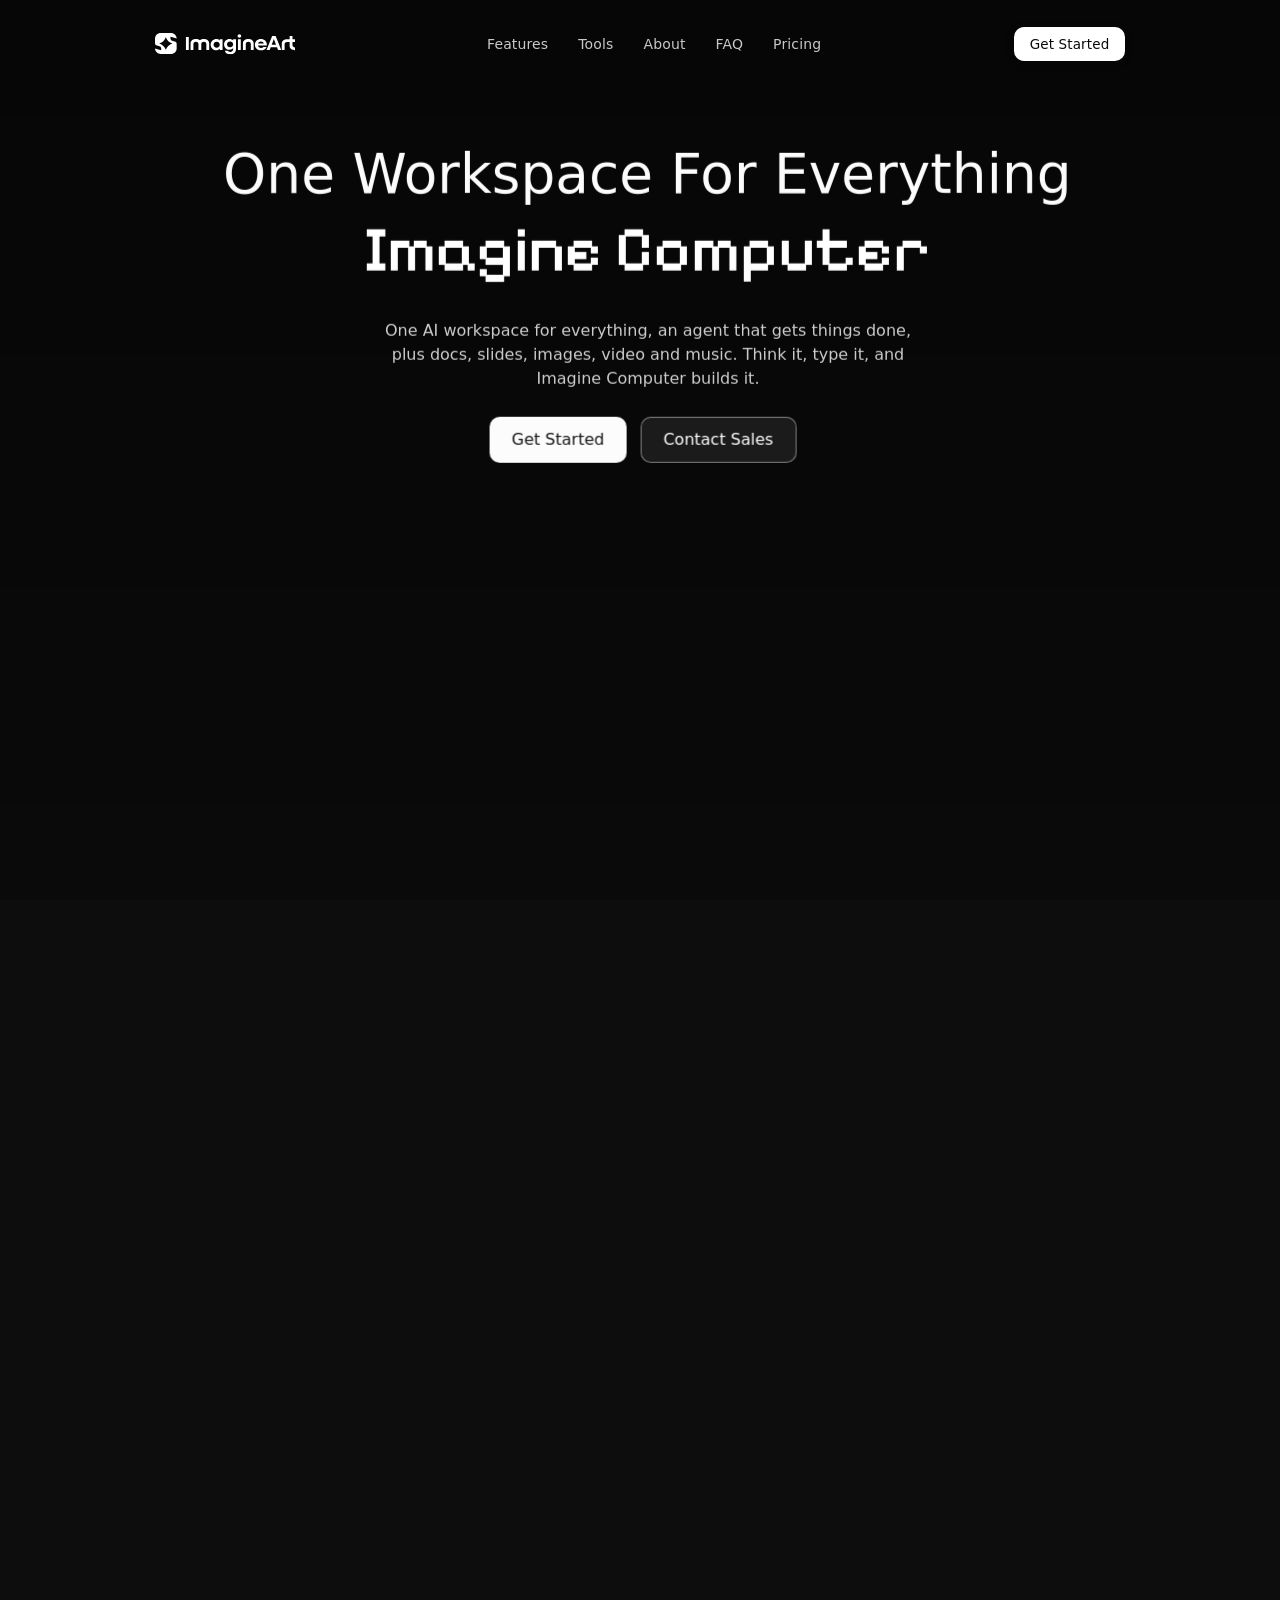
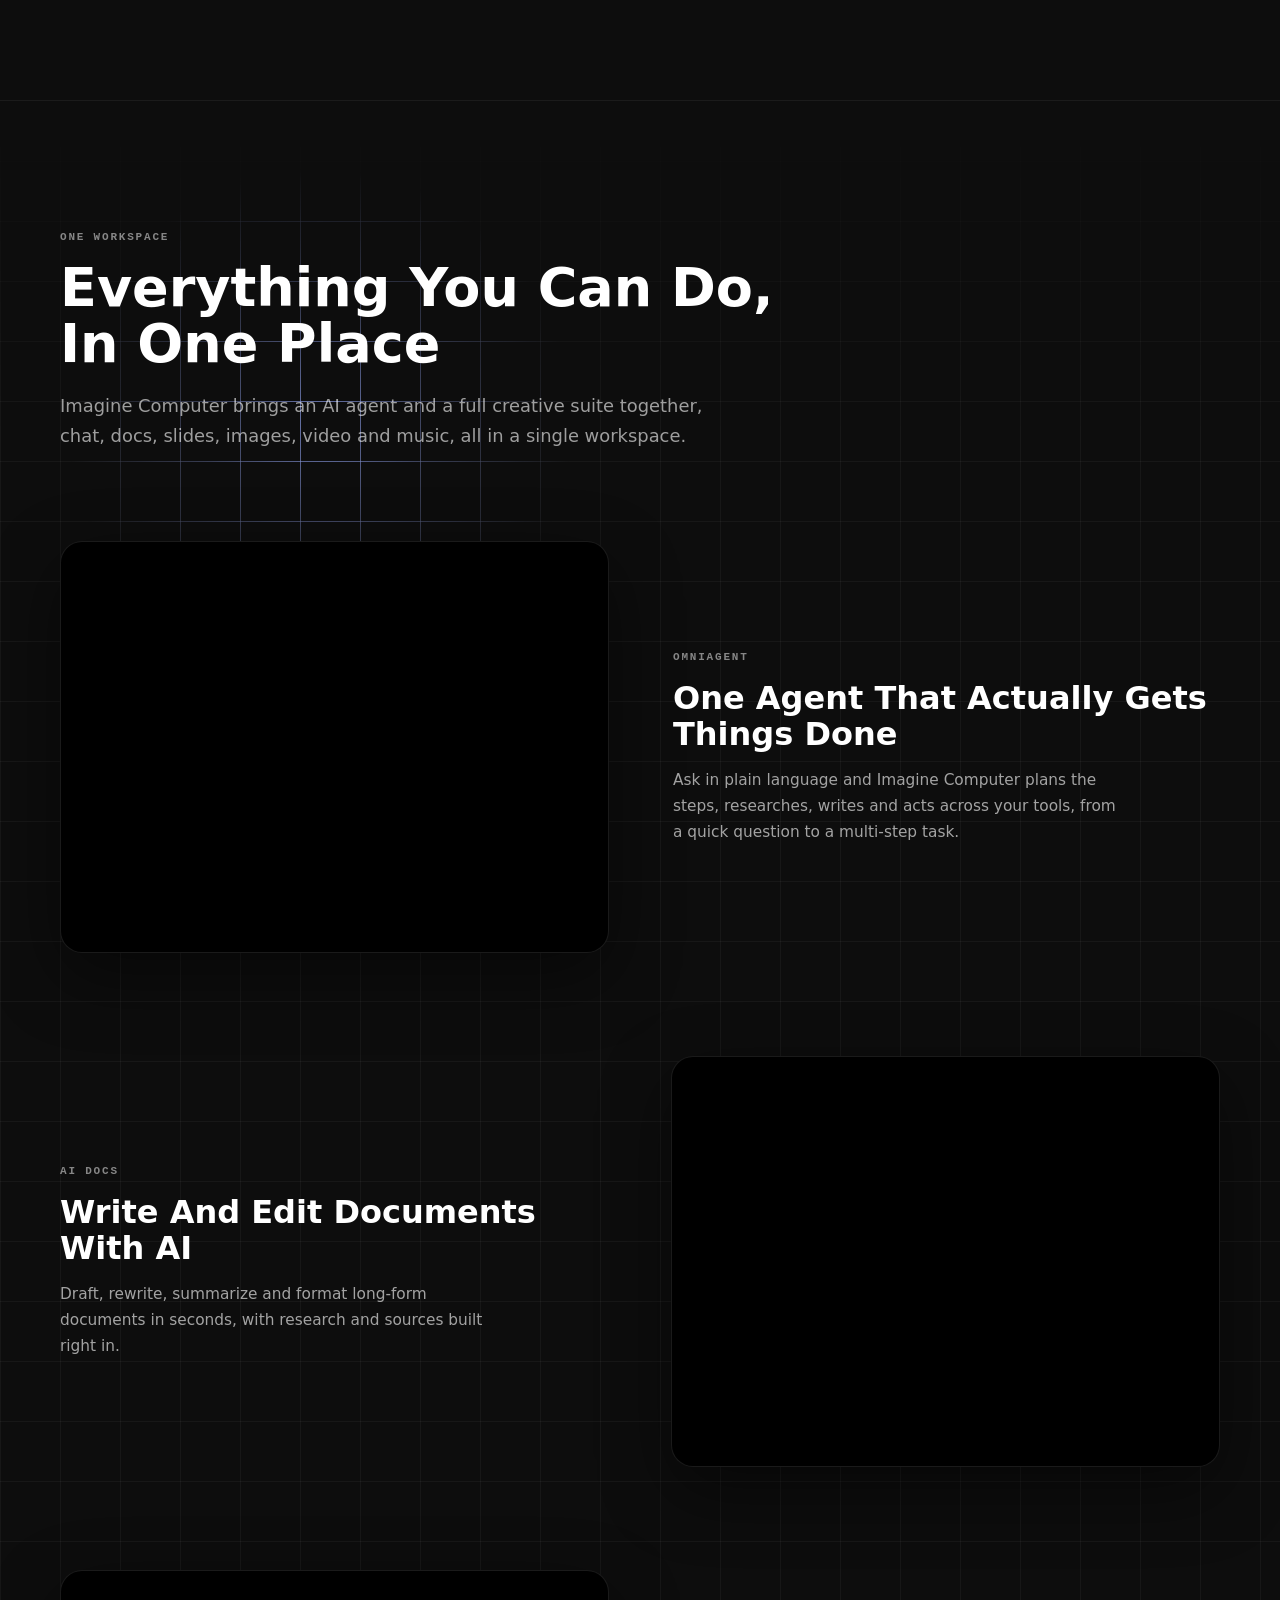
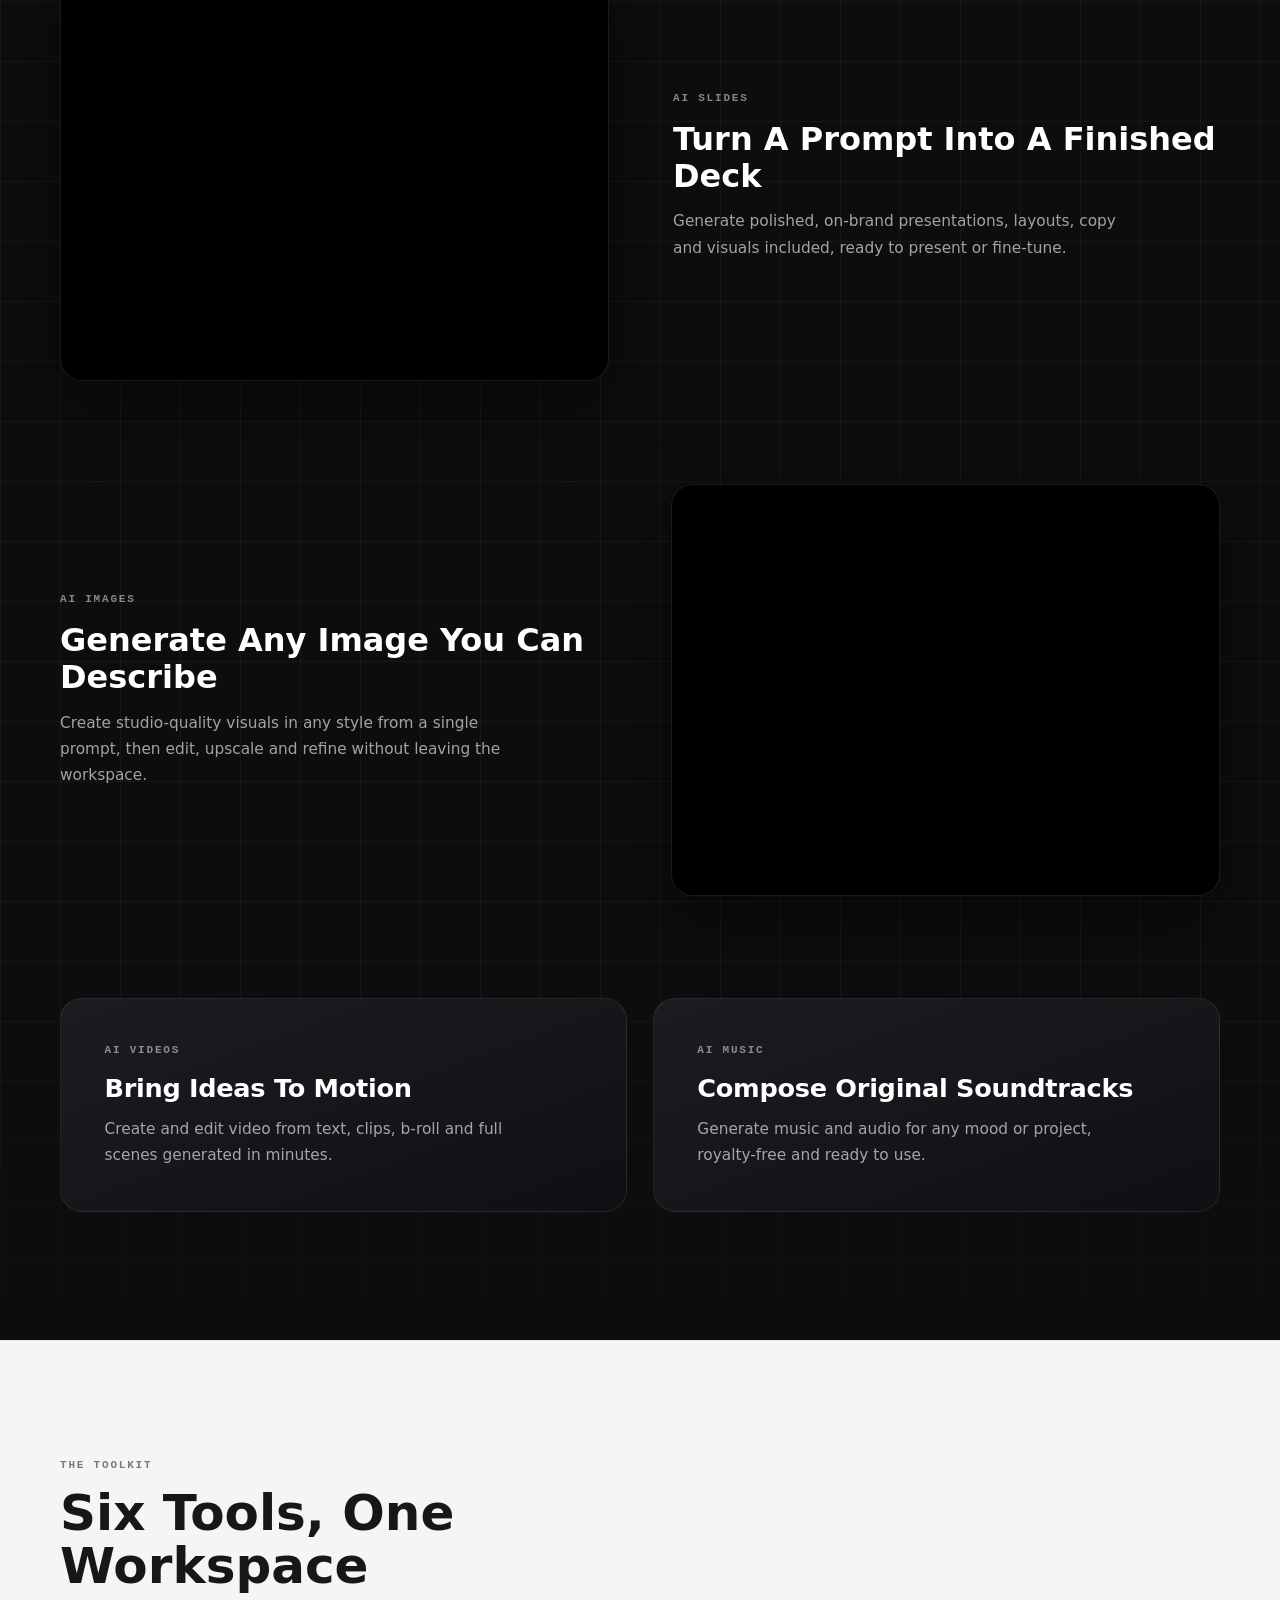
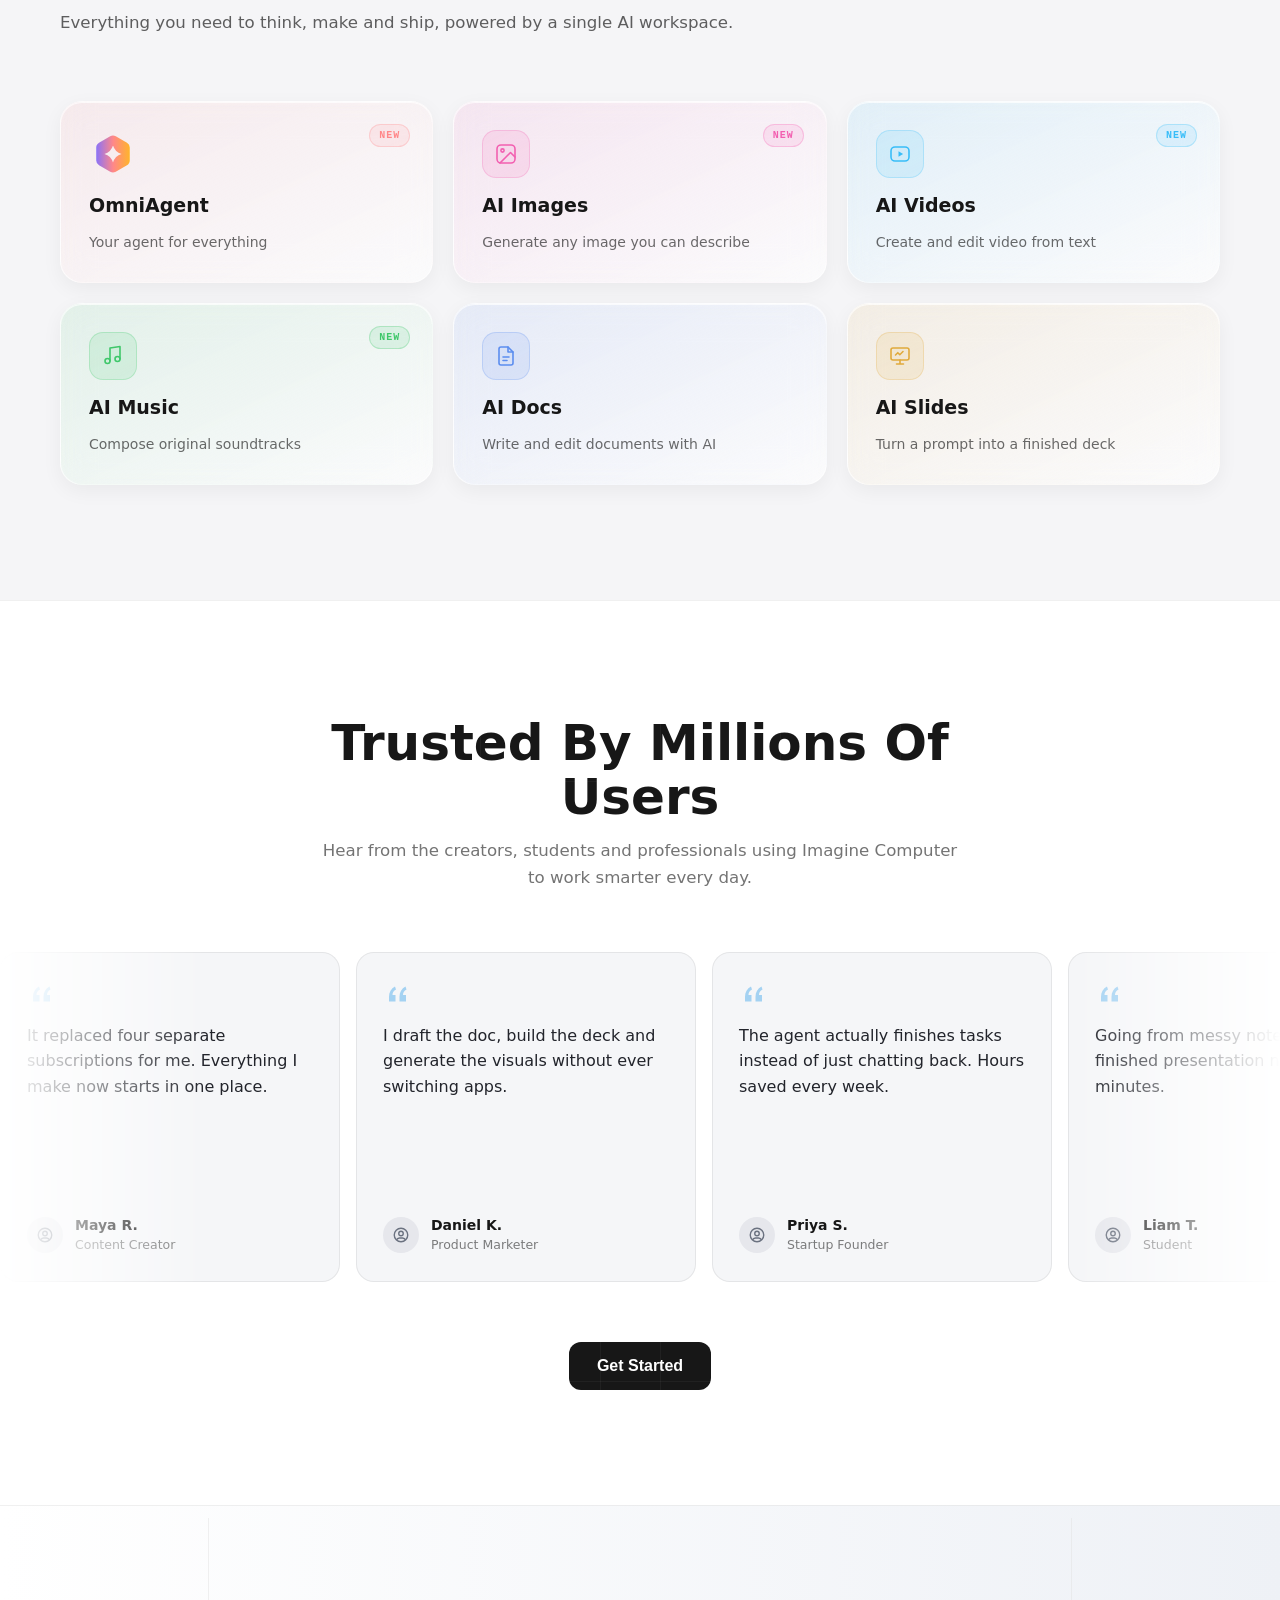
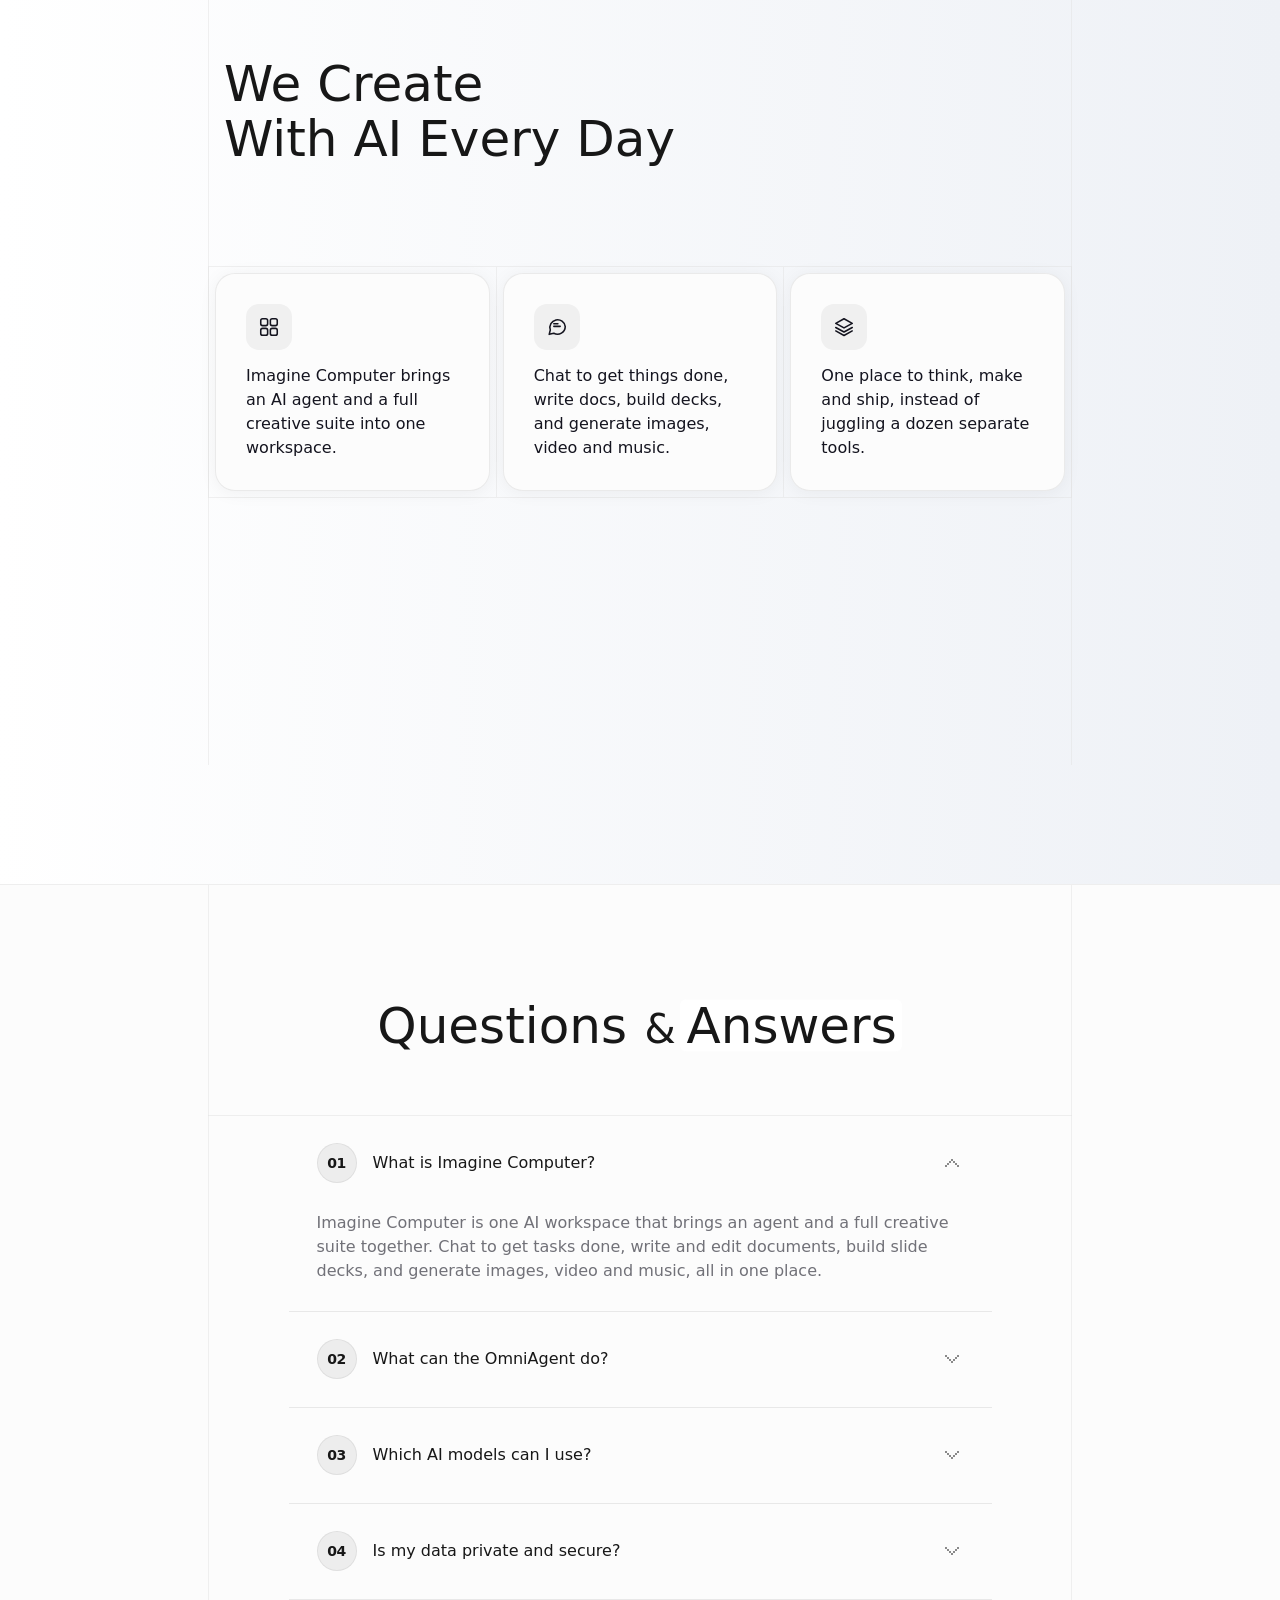
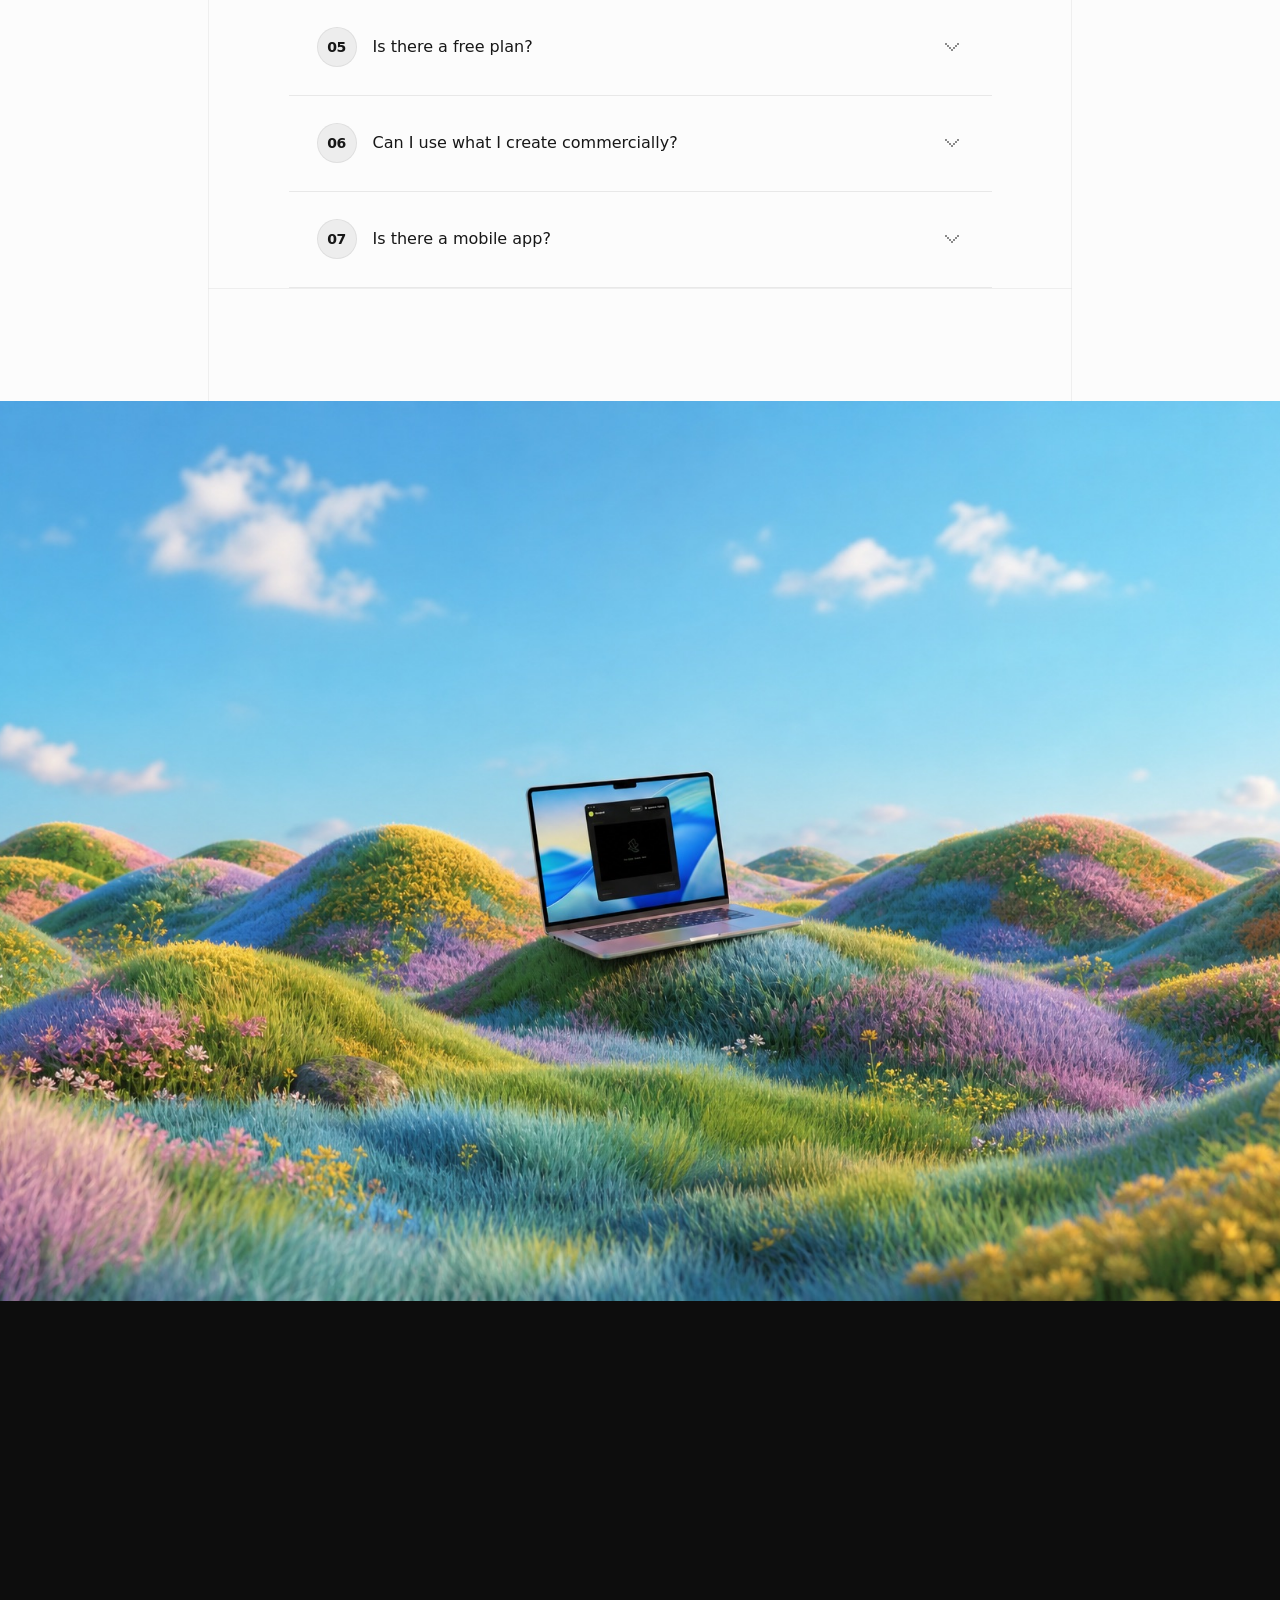
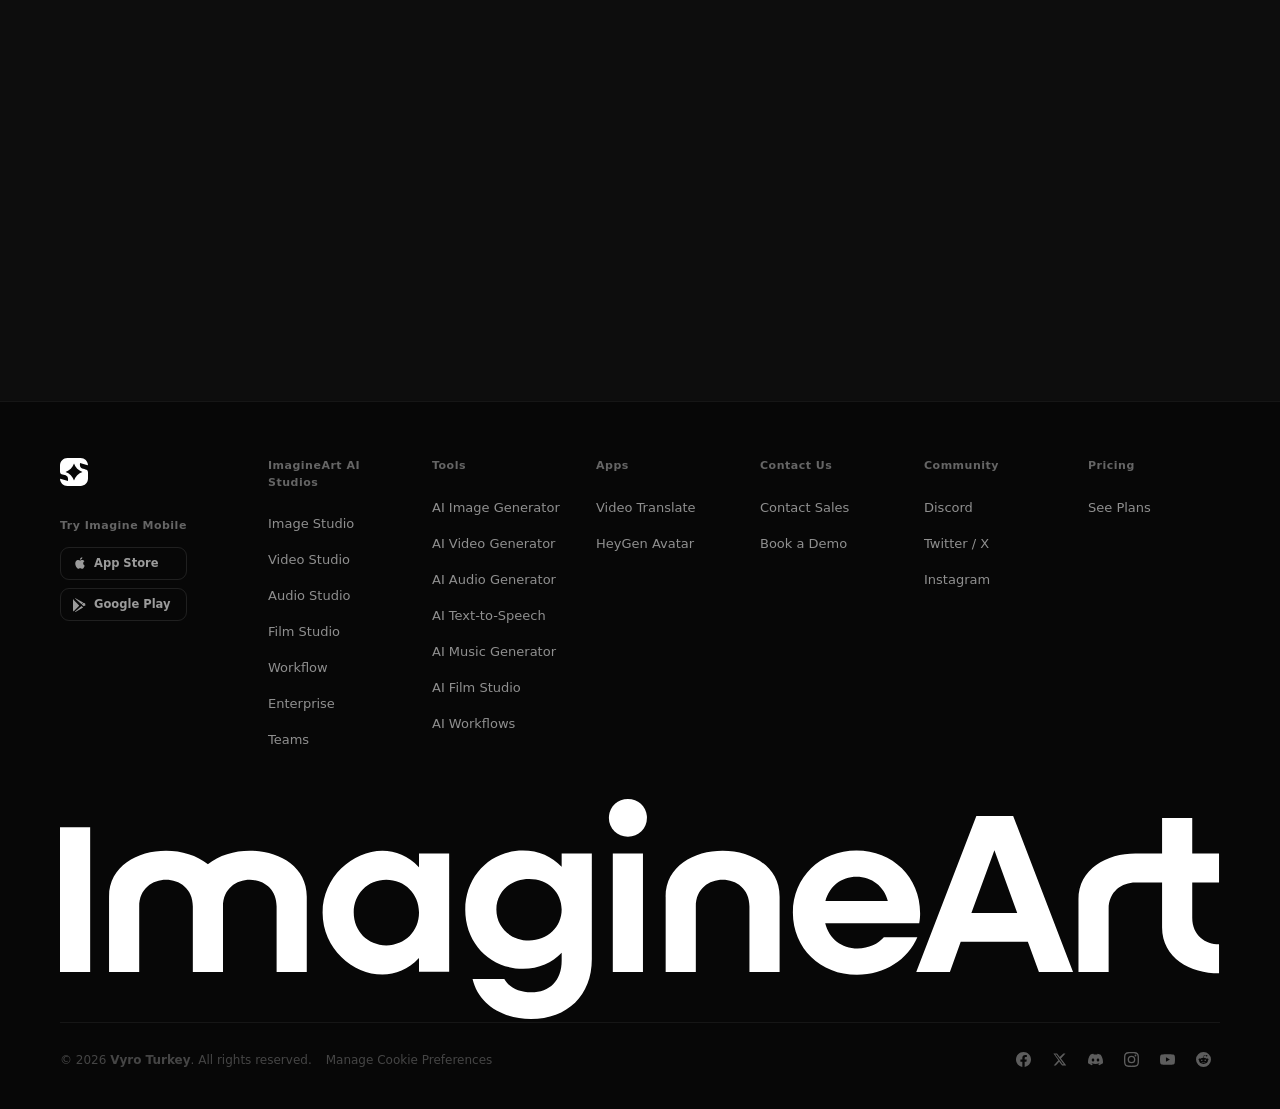
==== index.html @ de2c3c29 "Add Pricing nav link -> imagine.art/subscription (navigable, exempt from link neutralizer) Co-Author" ====
<!DOCTYPE html>
<!-- saved from url=(0048)https://squeeze.grafit.agency/?ref=land-book.com -->
<html lang="en" style=""><head><meta http-equiv="Content-Type" content="text/html; charset=UTF-8"><meta name="viewport" content="width=device-width, initial-scale=1.0"><title>Imagine Computer, Create Anything You Can Think</title><meta name="description" content="Imagine Computer is one AI workspace, an agent that gets things done, plus docs, slides, images, video and music, all in one place."><link rel="canonical" href="https://squeeze.grafit.agency/"><!-- Open Graph --><meta property="og:type" content="website"><meta property="og:site_name" content="Squeeze"><meta property="og:title" content="Squeeze – Video &amp; Image Compression for macOS"><meta property="og:description" content="Imagine Computer is one AI workspace, an agent that gets things done, plus docs, slides, images, video and music, all in one place."><meta property="og:url" content="https://squeeze.grafit.agency/"><meta property="og:image" content="https://squeeze.grafit.agency/og-image.jpg"><meta property="og:image:width" content="1200"><meta property="og:image:height" content="630"><meta property="og:image:alt" content="Create anything you can imagine with AI"><meta property="og:logo" content="https://squeeze.grafit.agency/apple-touch-icon.png"><meta property="og:locale" content="en_US"><!-- Twitter / X --><meta name="twitter:card" content="summary_large_image"><meta name="twitter:title" content="Squeeze – Video &amp; Image Compression for macOS"><meta name="twitter:description" content="Imagine Computer is one AI workspace, an agent that gets things done, plus docs, slides, images, video and music, all in one place."><meta name="twitter:image" content="https://squeeze.grafit.agency/og-image.jpg"><meta name="twitter:image:alt" content="Create anything you can imagine with AI"><!-- Favicon --><link rel="icon" type="image/svg+xml" href="/Guidelines/assets/imagine-logo.svg"><link rel="apple-touch-icon" sizes="180x180" href="/Guidelines/assets/imagine-logo.svg"><!-- Theme colour (iOS Safari tab bar / Android Chrome) --><meta name="theme-color" content="#0d0d0d"><!-- Microsoft Clarity --><script async="" src="./assets/clarity.js"></script><script async="" src="./assets/vyp1ja1w4d"></script><script>
      (function(c,l,a,r,i,t,y){
        c[a]=c[a]||function(){(c[a].q=c[a].q||[]).push(arguments)};
        t=l.createElement(r);t.async=1;t.src="https://www.clarity.ms/tag/"+i;
        y=l.getElementsByTagName(r)[0];y.parentNode.insertBefore(t,y);
      })(window, document, "clarity", "script", "vyp1ja1w4d");
    </script><link rel="stylesheet" href="./assets/index.white2.css"><link rel="preconnect" href="https://fonts.googleapis.com"><link rel="preconnect" href="https://fonts.gstatic.com" crossorigin><link href="https://fonts.googleapis.com/css2?family=Pixelify+Sans:wght@400..700&display=swap" rel="stylesheet"><script type="application/ld+json">{"@context": "https://schema.org", "@type": "FAQPage", "mainEntity": [{"@type": "Question", "name": "What is Imagine Computer?", "acceptedAnswer": {"@type": "Answer", "text": "Imagine Computer is one AI workspace that brings an agent and a full creative suite together. Chat to get tasks done, write and edit documents, build slide decks, and generate images, video and music, all in one place."}}, {"@type": "Question", "name": "What can the OmniAgent do?", "acceptedAnswer": {"@type": "Answer", "text": "OmniAgent understands plain-language requests, plans the steps, researches, writes and takes action across your tools, so it can handle anything from a quick question to a full multi-step task."}}, {"@type": "Question", "name": "Which AI models can I use?", "acceptedAnswer": {"@type": "Answer", "text": "Imagine Computer brings leading models for chat, images, video and audio into one place, so you can pick the best one for each task without juggling separate subscriptions."}}, {"@type": "Question", "name": "Is my data private and secure?", "acceptedAnswer": {"@type": "Answer", "text": "Your work stays yours. Imagine Computer keeps your content private to your account, never sells your data, and lets you delete anything you create at any time."}}, {"@type": "Question", "name": "Is there a free plan?", "acceptedAnswer": {"@type": "Answer", "text": "Yes, you can start for free with no credit card required. Paid plans add higher limits, faster results and full commercial usage when you need them."}}, {"@type": "Question", "name": "Can I use what I create commercially?", "acceptedAnswer": {"@type": "Answer", "text": "Yes. On a paid plan you get full commercial rights to everything you make, from documents and decks to images, video and audio."}}, {"@type": "Question", "name": "Is there a mobile app?", "acceptedAnswer": {"@type": "Answer", "text": "Yes, Imagine is available on iOS and Android, so you can chat, create and pick up your work on the go, synced across web and mobile."}}]}</script></head> <body><!-- IMAGINE-KIT:START -->
<style id="imagine-kit-style">
@font-face{font-family:"Google Sans Flex";src:url("/Guidelines/fonts/google-sans-flex.ttf") format("truetype");font-weight:100 900;font-display:swap;}
.im-nav,.im-nav *,.im-footer,.im-footer *{box-sizing:border-box;font-family:"Google Sans Flex","Inter",ui-sans-serif,system-ui,sans-serif;}

/* ===== NAVBAR ===== */
.im-nav{position:fixed;top:0;left:0;right:0;z-index:9000;padding:16px 0;transition:padding .3s ease;}
.im-nav.is-scrolled{padding:10px 0;}
.im-nav__bar{margin:0 auto;display:flex;align-items:center;justify-content:space-between;max-width:100%;padding:10px clamp(40px,12vw,220px);border-radius:22px;border:1px solid transparent;background:transparent;transition:max-width .48s cubic-bezier(.22,1,.36,1),padding .48s cubic-bezier(.22,1,.36,1),background .48s cubic-bezier(.22,1,.36,1),border-color .48s cubic-bezier(.22,1,.36,1),box-shadow .48s cubic-bezier(.22,1,.36,1);}
.im-nav.is-scrolled .im-nav__bar{max-width:min(1180px,calc(100vw - 32px));padding:8px 12px;background:rgba(10,10,11,.72);-webkit-backdrop-filter:blur(32px) saturate(180%);backdrop-filter:blur(32px) saturate(180%);box-shadow:0 20px 48px rgba(0,0,0,.32),inset 0 1px 0 rgba(255,255,255,.08),0 0 0 1px rgba(255,255,255,.1);}
.im-nav__logo{display:inline-flex;align-items:center;flex-shrink:0;text-decoration:none;}
/* Default (top) state sits over the dark hero, so the palette is light;
   it morphs into the dark glass pill on scroll (also light). */
.im-nav__logo img{height:22px;width:auto;transition:filter .3s;filter:brightness(0) invert(1);}
.im-nav__links{display:none;align-items:center;gap:2px;}
.im-nav__links a{padding:6px 14px;border-radius:8px;font-size:14px;font-weight:500;letter-spacing:.14px;white-space:nowrap;text-decoration:none;color:rgba(255,255,255,.78);transition:color .15s,background .15s;}
.im-nav__links a:hover{color:#fff;background:rgba(255,255,255,.1);}
.im-nav.is-scrolled .im-nav__links a{color:rgba(255,255,255,.7);}
.im-nav.is-scrolled .im-nav__links a:hover{color:#fff;background:rgba(255,255,255,.08);}
.im-nav__actions{display:none;align-items:center;gap:4px;flex-shrink:0;}
.im-nav__cta{display:inline-flex;align-items:center;justify-content:center;height:34px;padding:0 16px;border-radius:10px;font-size:13.5px;font-weight:500;letter-spacing:.14px;text-decoration:none;background:#fff;color:rgb(10,10,11);box-shadow:0 2px 8px rgba(0,0,0,.18);transition:all .2s;}
.im-nav.is-scrolled .im-nav__cta{background:#fff;color:rgb(10,10,11);box-shadow:0 2px 8px rgba(0,0,0,.2);}
.im-nav__burger{display:inline-flex;align-items:center;justify-content:center;width:38px;height:38px;border-radius:10px;border:none;background:transparent;cursor:pointer;color:rgba(255,255,255,.85);transition:color .15s;}
.im-nav.is-scrolled .im-nav__burger{color:rgba(255,255,255,.85);}
.im-nav__burger span{display:flex;flex-direction:column;gap:5px;}
.im-nav__burger span i{display:block;width:18px;height:1.5px;border-radius:2px;background:currentColor;transition:transform .25s;}
@media(min-width:1024px){.im-nav__links{display:flex;}.im-nav__actions{display:flex;}.im-nav__burger{display:none;}}

/* mobile overlay */
.im-menu{position:fixed;inset:0;z-index:9100;background:#fff;display:none;flex-direction:column;}
.im-menu.is-open{display:flex;animation:imMenuIn .22s cubic-bezier(.4,0,.2,1) forwards;}
@keyframes imMenuIn{from{opacity:0;transform:translateY(-10px);}to{opacity:1;transform:translateY(0);}}
.im-menu__top{display:flex;align-items:center;justify-content:space-between;padding:18px 24px;flex-shrink:0;}
.im-menu__top img{height:22px;width:auto;}
.im-menu__close{display:inline-flex;padding:4px;border:none;background:transparent;cursor:pointer;color:rgba(0,0,0,.6);}
.im-menu__body{flex:1;display:flex;flex-direction:column;align-items:center;justify-content:center;padding-bottom:40px;}
.im-menu__links{display:flex;flex-direction:column;align-items:center;gap:4px;}
.im-menu__links a{display:block;text-align:center;padding:10px 32px;border-radius:10px;font-size:22px;font-weight:300;letter-spacing:-.2px;text-decoration:none;color:rgba(0,0,0,.7);transition:color .15s;}
.im-menu__rule{width:calc(100% - 48px);height:1px;background:rgba(0,0,0,.08);margin:16px 0;}
.im-menu__cta{display:inline-flex;align-items:center;justify-content:center;height:44px;padding:0 24px;border-radius:14px;font-size:14px;font-weight:500;text-decoration:none;background:rgb(23,23,23);color:#fff;}

/* ===== FOOTER ===== */
.im-footer{background:#070707;border-top:1px solid rgba(255,255,255,.06);overflow-x:hidden;}
.im-footer__inner{max-width:1240px;margin:0 auto;padding:40px 20px 32px;}
.im-footer__top{display:flex;flex-direction:column;align-items:flex-start;justify-content:space-between;gap:32px;flex-wrap:wrap;}
.im-footer__brand{display:flex;flex-direction:row;width:100%;flex-shrink:0;align-items:flex-start;justify-content:space-between;gap:24px;flex-wrap:wrap;}
.im-footer__brand>img{display:block;width:28px;height:28px;}
.im-footer__try{display:flex;flex-direction:column;gap:8px;}
.im-footer__try .h{font-size:11px;font-weight:600;letter-spacing:.5px;color:rgba(255,255,255,.38);margin-bottom:4px;}
.im-store{display:inline-flex;align-items:center;gap:7px;padding:7px 12px;border-radius:9px;border:1px solid rgba(255,255,255,.1);color:rgba(255,255,255,.6);font-size:11.5px;font-weight:600;text-decoration:none;transition:border-color .2s,color .2s;}
.im-store:hover{border-color:rgba(255,255,255,.28);color:#fff;}
.im-store svg{width:14px;height:14px;flex-shrink:0;}
.im-footer__cols{display:grid;grid-template-columns:repeat(2,1fr);gap:32px;flex:1;min-width:0;}
.im-footer__cols .h{display:block;font-size:11px;font-weight:600;letter-spacing:.5px;color:rgba(255,255,255,.38);margin-bottom:20px;}
.im-footer__cols ul{display:flex;flex-direction:column;gap:12px;list-style:none;margin:0;padding:0;}
.im-footer__cols a{font-size:13px;line-height:1.4;color:rgba(255,255,255,.55);text-decoration:none;transition:color .2s;}
.im-footer__cols a:hover{color:rgba(255,255,255,.9);}
.im-footer__mark{max-width:1240px;margin:0 auto;text-align:center;user-select:none;pointer-events:none;padding:16px 20px 0;line-height:0;}
.im-footer__mark img{width:100%;max-width:1240px;height:auto;display:inline-block;}
.im-footer__bottom{max-width:1240px;margin:0 auto;padding:0 20px 24px;}
.im-footer__bottombar{display:flex;flex-direction:column;gap:16px;padding:20px 0 8px;border-top:1px solid rgba(255,255,255,.06);flex-wrap:wrap;}
.im-footer__copy{display:flex;align-items:center;gap:2px;flex-wrap:wrap;}
.im-footer__copy span{font-size:12px;color:rgba(255,255,255,.25);}
.im-footer__copy span strong{font-weight:600;}
.im-cookie{font-size:12px;color:rgba(255,255,255,.25);padding:0 12px;background:transparent;border:none;cursor:pointer;transition:color .2s;}
.im-cookie:hover{color:rgba(255,255,255,.55);}
.im-footer__socials{display:flex;align-items:center;gap:2px;}
.im-footer__socials a{width:34px;height:34px;border-radius:8px;display:flex;align-items:center;justify-content:center;color:rgba(255,255,255,.35);transition:color .2s,background .2s;}
.im-footer__socials a:hover{color:rgba(255,255,255,.8);background:rgba(255,255,255,.06);}
.im-footer__socials svg{width:15px;height:15px;}
@media(min-width:640px){.im-footer__cols{grid-template-columns:repeat(3,1fr);}.im-footer__bottombar{flex-direction:row;justify-content:space-between;align-items:center;}}
@media(min-width:768px){.im-footer__inner{padding:56px 40px 32px;}.im-footer__top{flex-direction:row;gap:48px;}.im-footer__brand{flex-direction:column;width:160px;justify-content:flex-start;gap:32px;}.im-footer__mark,.im-footer__bottom{padding-left:40px;padding-right:40px;}}
@media(min-width:1024px){.im-footer__cols{grid-template-columns:repeat(6,1fr);}}

/* ===== TYPOGRAPHY GUIDELINES (kit) ===== */
/* One typeface everywhere: Google Sans Flex. Squeeze drives all type through
   these :root vars (was Geist / PP Mondwest), so overriding them re-fonts the
   whole page. This :root comes later in source order than the stylesheet, so
   it wins without !important. */
:root{
  --font-display:"Google Sans Flex","Inter",ui-sans-serif,system-ui,sans-serif;
  --font-body:"Google Sans Flex","Inter",ui-sans-serif,system-ui,sans-serif;
  --font-sans:"Google Sans Flex","Inter",ui-sans-serif,system-ui,sans-serif;
  --font-mono:ui-monospace,"SF Mono",Menlo,Monaco,Consolas,monospace;
}
/* Hard rule: weight never exceeds 600 (semibold). The page already uses 400/500;
   this caps the base reset's bold and any stray bold. */
body b,body strong{font-weight:600;}

/* ===== BUTTONS: rounded corners (kit primitive), no download icon ===== */
.button[data-astro-cid-vnzlvqnm]{border-radius:10px;padding:10px var(--space-4);gap:0;}
.tocBtn[data-astro-cid-6t6zfk7k]{border-radius:10px;padding:6px 12px;gap:0;}

/* ===== HERO HEADLINE: render "Imagine Computer" in Pixelify Sans instead of
   the white highlight slab (slab + duplicate fill layer hidden). ===== */
.headingAccentSlab[data-astro-cid-bbe6dxrz],
.headingAccentBg[data-astro-cid-bbe6dxrz],
.headingAccentFill[data-astro-cid-bbe6dxrz]{display:none !important;}
.headingAccent[data-astro-cid-bbe6dxrz]{padding:0 !important;}
/* "Imagine Computer" = Pixelify Sans, solid white, no gradient, no box. */
.headingAccent[data-astro-cid-bbe6dxrz]{font-size:clamp(36px,5vw,65px) !important;padding:0 !important;}
.headingAccentBase[data-astro-cid-bbe6dxrz]{font-family:"Pixelify Sans","Google Sans Flex",monospace !important;
  font-weight:500 !important;background:none !important;color:#fff !important;-webkit-text-fill-color:#fff !important;
  padding:0 !important;border-radius:0 !important;text-shadow:none !important;-webkit-text-stroke:0 !important;}

/* Hero content: nudge title/paragraph/CTA down a bit, set medium (500) weight */
[data-hero-content]{padding-top:clamp(120px,15vh,180px) !important;position:relative;z-index:2;}
[data-hero-content] .headingLine,
[data-hero-content] .headingAccentBase,
[data-hero-content] .description,
[data-hero-content] .button,
[data-hero-content] .button .label{font-weight:500 !important;}
/* Full-viewport overlay for hero text legibility on the bright video.
   The scroll script fades it out as the hero text leaves the screen. */
[data-hero-overlay]{position:absolute;inset:0;z-index:1;pointer-events:none;
  background:linear-gradient(180deg, rgba(0,0,0,.50) 0%, rgba(0,0,0,.36) 48%, rgba(0,0,0,.20) 100%);}
/* Hero CTA row + secondary "Contact Sales" (ghost button on the dark hero) */
.ic-cta-row{display:inline-flex;align-items:center;gap:12px;flex-wrap:wrap;justify-content:center;}
.ic-cta-secondary{display:inline-flex;align-items:center;justify-content:center;height:100%;padding:11px 20px;border-radius:10px;
  font-family:"Google Sans Flex","Inter",ui-sans-serif,system-ui,sans-serif;font-size:16px;font-weight:500;letter-spacing:-.32px;
  color:#fff;text-decoration:none;border:1px solid rgba(255,255,255,.45);background:rgba(255,255,255,.08);
  -webkit-backdrop-filter:blur(8px);backdrop-filter:blur(8px);transition:background .2s,border-color .2s;}
.ic-cta-secondary:hover{background:rgba(255,255,255,.16);border-color:rgba(255,255,255,.75);}
/* Balanced, slightly shorter hero CTA buttons (equal height + equal padding) */
.ic-cta-row{gap:14px;}
.ic-cta-row .button[data-astro-cid-vnzlvqnm],.ic-cta-row .ic-cta-secondary{height:46px !important;padding:0 22px !important;display:inline-flex;align-items:center;justify-content:center;}

/* More breathing room between the hero title line and "Imagine Computer" */
.headingRow[data-astro-cid-bbe6dxrz]{margin-top:.3em !important;}
/* Trim the title line so it visually matches the pixel "Imagine Computer" line */
[data-hero-content] .headingLine{font-size:clamp(32px,4.3vw,55px) !important;}

/* Subtle grid lines in the dark sections (faded at top/bottom edges) */
#ic-features,#trust{position:relative;}
#ic-features::before,#trust::before{content:"";position:absolute;inset:0;z-index:0;pointer-events:none;
  background-image:linear-gradient(rgba(255,255,255,.045) 1px,transparent 1px),linear-gradient(90deg,rgba(255,255,255,.045) 1px,transparent 1px);
  background-size:60px 60px;
  -webkit-mask-image:linear-gradient(180deg,transparent 0,#000 12%,#000 88%,transparent 100%);
  mask-image:linear-gradient(180deg,transparent 0,#000 12%,#000 88%,transparent 100%);}
#ic-features .ic-wrap,#trust .ts-wrap{position:relative;z-index:1;}
/* Sleek moving glow that travels diagonally along the Features grid lines */
#ic-features::after{content:"";position:absolute;inset:0;z-index:0;pointer-events:none;
  background-image:linear-gradient(rgba(150,170,255,.65) 1px,transparent 1px),linear-gradient(90deg,rgba(150,170,255,.65) 1px,transparent 1px);
  background-size:60px 60px;
  -webkit-mask-image:radial-gradient(circle at center,#000 0%,rgba(0,0,0,.4) 26%,transparent 56%);
  mask-image:radial-gradient(circle at center,#000 0%,rgba(0,0,0,.4) 26%,transparent 56%);
  -webkit-mask-repeat:no-repeat;mask-repeat:no-repeat;-webkit-mask-size:640px 640px;mask-size:640px 640px;
  animation:ic-grid-glow 10s ease-in-out infinite;}
@keyframes ic-grid-glow{0%{-webkit-mask-position:3% 10%;mask-position:3% 10%;}50%{-webkit-mask-position:97% 90%;mask-position:97% 90%;}100%{-webkit-mask-position:3% 10%;mask-position:3% 10%;}}
@media(prefers-reduced-motion:reduce){#ic-features::after{animation:none;opacity:.35;}}

/* ===== Title Case section headings (GUIDELINES §4). FAQ *questions* stay
   sentence case, so .question is intentionally excluded. ===== */
.heading,.headingTop,.headingBottom,.headingWord,.headingAccentBase,.headingAccentText,.faqAccentBase,.headingLine{text-transform:capitalize;}

/* ===== Relax tight tracking (was heavily negative) -> normal spacing.
   Kickers/eyebrows keep their intentional positive tracking. ===== */
.headingLine,.headingAccentBase,.headingAccentText,.heading,.headingTop,.headingBottom,.headingWord,.faqAccentBase,
.ctaHeading,.ctaSub,.ctaDesc,.description,.question,.answer,
.descTitle,.descBody,.cardText,.featureTitle,.featureDesc,.panelLabelText,
#features h2,#features .ic-copy h3,#features .ic-body,
#tools h2,#tools .tg-sub,.tg-name,.tg-desc,
#trust h2,#trust .tr-sub,.tr-num,
.button,.button .label,.ic-cta-secondary{letter-spacing:normal !important;}

/* ===== QA pass: no sharp corners, consistent accent, contrast, spacing ===== */
/* Round everything boxy (generous radii; !important to beat scoped cid rules) */
.badge{border-radius:999px !important;padding:6px 14px !important;}
.numBadge{width:40px !important;height:40px !important;padding:0 !important;border-radius:999px !important;background:#EDEDED !important;border:1px solid rgba(0,0,0,0.06) !important;display:flex !important;align-items:center !important;justify-content:center !important;flex:0 0 auto !important;}
.numText{color:#171717 !important;text-align:center !important;font-size:14px !important;line-height:1 !important;font-weight:600 !important;}
.cardInner{border-radius:20px !important;}
.cardIcon{border-radius:14px !important;}
.imagePanel{border-radius:16px !important;overflow:hidden !important;}
.ctaBar{border-radius:18px !important;padding:28px 28px !important;}
/* FAQ = clean divided list (GUIDELINES §5: no boxed chips). Drop the full
   per-item borders + open-state fill/radius; keep only a hairline divider. */
.accordionItem{border-top:none !important;border-left:none !important;border-right:none !important;border-radius:0 !important;border-bottom:1px solid rgba(0,0,0,0.08) !important;}
.accordionItem[data-open=true]{background:transparent !important;border-radius:0 !important;}
.headingAccent{border-radius:6px !important;}
/* Contrast fix: final-CTA subtext sits on the dark section -> light it up */
.ctaSub{color:rgba(255,255,255,0.66) !important;}

/* Fix "Every Idea, One Studio": the saved HTML baked data-animated=true, so the
   reveal never re-fires -> the dark fill text stayed clipped (invisible) and the
   white highlight slab was only a partial band. Force the final state: full white
   slab + revealed dark text (matches the hero accent). */
.headingAccent[data-astro-cid-s7flme5r]::before{inset:0 !important;border-radius:6px !important;}
.headingAccentBase[data-astro-cid-s7flme5r]{color:#171717 !important;}      /* single dark text layer on the white slab */
.headingAccentFill[data-astro-cid-s7flme5r]{display:none !important;}        /* hide the offset duplicate layer */

/* About section sits on a LIGHT-blue gradient. The monochrome pass turned its
   accent slab + card icons to ink, leaving black boxes/circles with dark content.
   Fix: white highlight + dark text (matches hero), dark heading text, and light
   icon chips with their dark glyphs visible. */
/* About heading: equal sizes for both lines + remove the left indent */
.headingAccent[data-astro-cid-v2cbyr3p]::before{display:none !important;}
.headingAccent[data-astro-cid-v2cbyr3p]{padding:0 !important;font-size:clamp(30px,4.2vw,50px) !important;}
.headingAccentBase[data-astro-cid-v2cbyr3p]{color:#171717 !important;font-size:clamp(30px,4.2vw,50px) !important;}
.headingAccentFill[data-astro-cid-v2cbyr3p]{display:none !important;}
.headingBottom{color:#171717 !important;font-size:clamp(30px,4.2vw,50px) !important;}
/* About cards: more padding + clean icon tiles + separation */
.cardInner[data-astro-cid-v2cbyr3p]{padding:30px !important;border:1px solid rgba(0,0,0,.07) !important;box-shadow:0 2px 18px rgba(0,0,0,.05) !important;border-radius:20px !important;}
.cardIcon[data-astro-cid-v2cbyr3p]{background:#f0f0f0 !important;width:46px !important;height:46px !important;border-radius:13px !important;display:flex;align-items:center;justify-content:center;}
.cardIcon[data-astro-cid-v2cbyr3p] svg{width:22px;height:22px;display:block;}
.cardsRow[data-astro-cid-v2cbyr3p]{margin-top:clamp(28px,4vw,52px) !important;}
/* remove the black CTA bar; add breathing room at the foot of the section */
.ctaRow[data-about-cta-row]{display:none !important;}
.section[data-astro-cid-v2cbyr3p]{padding-bottom:clamp(64px,8vw,110px) !important;}

/* Final CTA ("Start creating") is on the dark section: "Start" was dark-on-dark
   (invisible). Make it light; "creating" stays dark on its white chip. */
.headingWord[data-astro-cid-hxscshf5]{color:#FFFFFF !important;}

/* About section background: soft shade-of-white gradient */
.section[data-astro-cid-v2cbyr3p]{background:linear-gradient(-89.7deg, #eef1f6 .18%, #ffffff 99.93%) !important;}
/* landscape.png is a wide thin strip: pin it to the bottom at natural ratio
   (was stretched to fill a tall box -> blurry + zoomed). Parallax JS still
   drifts it on scroll; overflow:hidden keeps it clipped to the section. */
.sectionBg[data-astro-cid-v2cbyr3p]{overflow:hidden !important;}
.landscape[data-about-parallax]{position:absolute !important;left:0 !important;bottom:0 !important;width:100% !important;height:auto !important;object-fit:contain !important;}

/* QA: hide the leftover floating section-nav (redundant with the main navbar) */
.toc[data-astro-cid-6t6zfk7k]{display:none !important;}
/* QA: hero bento file labels were dark-on-dark on the video -> lighten */
.fileName{color:rgba(255,255,255,.88) !important;}
.sizeOrig{color:rgba(255,255,255,.45) !important;}
/* QA: hide leftover Webflow logo icon (the success-state used it) */
.iconEl[data-icon-webflow]{display:none !important;}
/* QA: hide the old "Every Idea, One Studio" workflow section (settings-panel mock
   + generative-studio cards), replaced by the new Features section. */
.sectionOuter[data-astro-cid-s7flme5r]{display:none !important;}
/* Removed the "You shouldn't need a studio to create anything" comparison section */
#comparison{display:none !important;}
/* Footer-CTA image zoom-on-scroll (drop the leftover 3D perspective so scale renders cleanly) */
.canvasPerspective[data-astro-cid-hxscshf5]{perspective:none !important;}
[data-cta-zoom]{object-fit:cover !important;object-position:center !important;transform-origin:center center;will-change:transform;transition:transform .05s linear;}

/* QA: FAQ "answers" accent was an ink black box -> white highlight + dark text */
.faqHeadingAccent[data-astro-cid-z6gx6xcw]::before{background:#FFFFFF !important;border-radius:6px !important;}
.faqAccentBase[data-astro-cid-z6gx6xcw]{color:#171717 !important;}
.faqAccentFill[data-astro-cid-z6gx6xcw]{display:none !important;}
/* QA: "Questions & answers" sizes were mismatched (50px vs 40px) -> align "answers" to "Questions" */
.faqAccentBase[data-astro-cid-z6gx6xcw],.faqAccentFill[data-astro-cid-z6gx6xcw]{font-size:clamp(28px,4vw,50px) !important;}
/* QA: open FAQ item had empty space, a leftover decorative .ditherStrip (80px)
   below the answer. Hide it so the panel fits the answer text. */
.accordionItem[data-open="true"] .accordionBody{grid-template-rows:1fr !important;}
.accordionBodyInner .ditherStrip{display:none !important;}
</style>

<header class="im-nav" data-im-nav>
  <div class="im-nav__bar">
    <a class="im-nav__logo" href="https://www.imagine.art/"><img src="/Guidelines/assets/imagine-art-wordmark.svg" alt="ImagineArt" width="144" height="22"></a>
    <nav class="im-nav__links"><a href="#features">Features</a><a href="#tools">Tools</a><a href="#about">About</a><a href="#faq">FAQ</a><a href="https://www.imagine.art/subscription" target="_blank" rel="noopener noreferrer" data-allow-nav>Pricing</a></nav>
    <div class="im-nav__actions"><a class="im-nav__cta" href="#install">Get Started</a></div>
    <button class="im-nav__burger" type="button" aria-label="Open menu" data-im-burger><span><i></i><i></i></span></button>
  </div>
</header>
<div class="im-menu" data-im-menu>
  <div class="im-menu__top">
    <a href="https://www.imagine.art/"><img src="/Guidelines/assets/imagine-art-wordmark.svg" alt="ImagineArt" width="144" height="22"></a>
    <button class="im-menu__close" type="button" aria-label="Close menu" data-im-close><svg width="18" height="18" viewBox="0 0 18 18" fill="none"><path d="M3 3l12 12M15 3L3 15" stroke="currentColor" stroke-width="1.5" stroke-linecap="round"/></svg></button>
  </div>
  <div class="im-menu__body">
    <div class="im-menu__links"><a href="#features" data-im-close>Features</a><a href="#tools" data-im-close>Tools</a><a href="#about" data-im-close>About</a><a href="#faq" data-im-close>FAQ</a><a href="https://www.imagine.art/subscription" target="_blank" rel="noopener noreferrer" data-allow-nav data-im-close>Pricing</a></div>
    <div class="im-menu__rule"></div>
    <a class="im-menu__cta" href="#install" data-im-close>Get Started</a>
  </div>
</div>
<!-- IMAGINE-KIT:END -->  <nav class="toc" data-global-toc="" data-visible="true" data-scheme="light" aria-label="Section navigation" data-astro-cid-6t6zfk7k="" style="--toc-top: 256.0px;"> <a href="https://squeeze.grafit.agency/?ref=land-book.com#workflow" class="tocItem" data-toc-target="workflow" data-active="false" data-astro-cid-6t6zfk7k=""> <span class="tocBlend" data-astro-cid-6t6zfk7k=""> <span class="tocLabel" data-astro-cid-6t6zfk7k="">Old vs new</span> </span> <span class="tocMark" aria-hidden="true" data-astro-cid-6t6zfk7k=""> <svg width="14" height="14" viewBox="0 0 14 14" fill="none" xmlns="http://www.w3.org/2000/svg" data-astro-cid-6t6zfk7k=""> <path d="M5 13.334H3.33398V11.667H5V13.334Z" fill="currentColor" data-astro-cid-6t6zfk7k=""></path> <path d="M13.334 0V10H3.33398V11.667H1.66699V10H0V8.33398H1.66699V6.66699H3.33398V8.33398H11.667V0H13.334Z" fill="currentColor" data-astro-cid-6t6zfk7k=""></path> <path d="M5 6.66699H3.33398V5H5V6.66699Z" fill="currentColor" data-astro-cid-6t6zfk7k=""></path> </svg> </span> </a><a href="https://squeeze.grafit.agency/?ref=land-book.com#comparison" class="tocItem" data-toc-target="comparison" data-active="false" data-astro-cid-6t6zfk7k=""> <span class="tocBlend" data-astro-cid-6t6zfk7k=""> <span class="tocLabel" data-astro-cid-6t6zfk7k="">Features</span> </span> <span class="tocMark" aria-hidden="true" data-astro-cid-6t6zfk7k=""> <svg width="14" height="14" viewBox="0 0 14 14" fill="none" xmlns="http://www.w3.org/2000/svg" data-astro-cid-6t6zfk7k=""> <path d="M5 13.334H3.33398V11.667H5V13.334Z" fill="currentColor" data-astro-cid-6t6zfk7k=""></path> <path d="M13.334 0V10H3.33398V11.667H1.66699V10H0V8.33398H1.66699V6.66699H3.33398V8.33398H11.667V0H13.334Z" fill="currentColor" data-astro-cid-6t6zfk7k=""></path> <path d="M5 6.66699H3.33398V5H5V6.66699Z" fill="currentColor" data-astro-cid-6t6zfk7k=""></path> </svg> </span> </a><a href="https://squeeze.grafit.agency/?ref=land-book.com#about" class="tocItem" data-toc-target="about" data-active="true" data-astro-cid-6t6zfk7k=""> <span class="tocBlend" data-astro-cid-6t6zfk7k=""> <span class="tocLabel" data-astro-cid-6t6zfk7k="">About</span> </span> <span class="tocMark" aria-hidden="true" data-astro-cid-6t6zfk7k=""> <svg width="14" height="14" viewBox="0 0 14 14" fill="none" xmlns="http://www.w3.org/2000/svg" data-astro-cid-6t6zfk7k=""> <path d="M5 13.334H3.33398V11.667H5V13.334Z" fill="currentColor" data-astro-cid-6t6zfk7k=""></path> <path d="M13.334 0V10H3.33398V11.667H1.66699V10H0V8.33398H1.66699V6.66699H3.33398V8.33398H11.667V0H13.334Z" fill="currentColor" data-astro-cid-6t6zfk7k=""></path> <path d="M5 6.66699H3.33398V5H5V6.66699Z" fill="currentColor" data-astro-cid-6t6zfk7k=""></path> </svg> </span> </a><a href="https://squeeze.grafit.agency/?ref=land-book.com#faq" class="tocItem" data-toc-target="faq" data-active="false" data-astro-cid-6t6zfk7k=""> <span class="tocBlend" data-astro-cid-6t6zfk7k=""> <span class="tocLabel" data-astro-cid-6t6zfk7k="">FAQ</span> </span> <span class="tocMark" aria-hidden="true" data-astro-cid-6t6zfk7k=""> <svg width="14" height="14" viewBox="0 0 14 14" fill="none" xmlns="http://www.w3.org/2000/svg" data-astro-cid-6t6zfk7k=""> <path d="M5 13.334H3.33398V11.667H5V13.334Z" fill="currentColor" data-astro-cid-6t6zfk7k=""></path> <path d="M13.334 0V10H3.33398V11.667H1.66699V10H0V8.33398H1.66699V6.66699H3.33398V8.33398H11.667V0H13.334Z" fill="currentColor" data-astro-cid-6t6zfk7k=""></path> <path d="M5 6.66699H3.33398V5H5V6.66699Z" fill="currentColor" data-astro-cid-6t6zfk7k=""></path> </svg> </span> </a> <div class="tocBtnWrap" data-astro-cid-6t6zfk7k=""> <!-- Same hover language as Button.astro: duplicate icon left, static right, circle ::before sizing --> <a href="https://grafit.s3.eu-central-1.amazonaws.com/squeeze/Squeeze.dmg" download="" class="tocBtn" aria-label="Get Started" data-astro-cid-6t6zfk7k=""> <span class="tocCircleWrap" aria-hidden="true" data-astro-cid-6t6zfk7k=""> <span class="tocCircle" data-toc-circle="" data-astro-cid-6t6zfk7k=""></span> </span>  <span class="tocBtnLabel" data-astro-cid-6t6zfk7k="">Get Started</span>  </a> </div> </nav>  <script type="module">const s=document.querySelector("[data-global-toc]");if(!s)throw new Error("GlobalToc: element not found");const E=256,v=300,f=document.getElementById("workflow"),a=f?.querySelector(".body"),p=()=>{if(!f||!a)return;const t=f.getBoundingClientRect();a.getBoundingClientRect().top-t.top};p();window.addEventListener("resize",()=>{p(),m()},{passive:!0});const m=()=>{if(!a)return;const t=a.getBoundingClientRect().top,o=Math.max(E,t);s.style.setProperty("--toc-top",`${o.toFixed(1)}px`)};m();const B=Array.from(s.querySelectorAll("[data-toc-target]")),S=Array.from(s.querySelectorAll(".tocBtn")),C=[{id:"workflow",scheme:"dark"},{id:"comparison",scheme:"light"},{id:"about",scheme:"light"},{id:"faq",scheme:"light"}],u=C.map(({id:t,scheme:o})=>({el:document.getElementById(t),id:t,scheme:o})).filter(t=>t.el!==null),g=document.querySelector("[data-cta-section]"),w=document.querySelector("[data-hero]");let d=0,y=!1;document.addEventListener("hero:blend-start",()=>{setTimeout(()=>{y=!0,cancelAnimationFrame(d),d=requestAnimationFrame(h)},v)},{once:!0});const h=()=>{m();const t=window.innerHeight/2,o=!(w&&!y&&w.getBoundingClientRect().bottom>0||g&&g.getBoundingClientRect().top<window.innerHeight);if(s.dataset.visible=o?"true":"false",!o)return;let n=null,r="dark";for(const{el:e,id:c,scheme:l}of u){const i=e.getBoundingClientRect();if(i.top<=t&&i.bottom>t){n=c,r=l;break}}if(n===null)for(let e=u.length-1;e>=0;e--){const{el:c,id:l,scheme:i}=u[e];if(c.getBoundingClientRect().top<t){n=l,r=i;break}}s.dataset.scheme=r,B.forEach(e=>{const c=e.dataset.tocTarget===n?"true":"false";e.dataset.active!==c&&(e.dataset.active=c)})},R=()=>{cancelAnimationFrame(d),d=requestAnimationFrame(h)};window.addEventListener("scroll",R,{passive:!0});h();S.forEach(t=>{const o=t.querySelector("[data-toc-circle]");if(!o)return;const n=r=>{const e=t.getBoundingClientRect(),c=(r.clientX-e.left)/e.width*100,l=(r.clientY-e.top)/e.height*100,i=Math.abs((r.clientX-(e.left+e.width/2))/(e.width/2)*50);o.style.left=`${c.toFixed(1)}%`,o.style.top=`${l.toFixed(1)}%`,o.style.width=`${115+Number(i.toFixed(1))*2}%`};t.addEventListener("mouseenter",n),t.addEventListener("mousemove",n),t.addEventListener("mouseleave",n)});</script> <section class="section" data-hero="" data-astro-cid-bbe6dxrz="" style="height: calc(100vh + 800px);"> <div class="sticky" data-astro-cid-bbe6dxrz="" data-faded="true"> <div class="canvasPerspective" data-astro-cid-bbe6dxrz=""> <video class="canvas" data-hero-video="" aria-hidden="true" data-astro-cid-bbe6dxrz="" muted playsinline preload="auto"><source src="/hero-frames/hero-scrub-3.mp4?v=3" type="video/mp4"></video> </div> <div data-hero-overlay="" aria-hidden="true"></div> <div class="content" data-hero-content="" data-astro-cid-bbe6dxrz="" style="transform: translate3d(2.59px, 3.8px, 0px); --mm-nx: 0.537; --mm-ny: 0.995;" data-exiting="true"> <div class="heading" data-astro-cid-bbe6dxrz=""> <p class="headingLine" data-astro-cid-bbe6dxrz="">One Workspace For Everything</p> <div class="headingRow" data-astro-cid-bbe6dxrz=""> <span class="headingAccent" data-astro-cid-bbe6dxrz=""> <span class="headingAccentBase" data-astro-cid-bbe6dxrz="">Imagine Computer</span> <span class="headingAccentFill" aria-hidden="true" data-astro-cid-bbe6dxrz="">Imagine Computer</span> <span class="headingAccentSlab" aria-hidden="true" data-astro-cid-bbe6dxrz=""> <span class="headingAccentBg" data-astro-cid-bbe6dxrz=""></span> </span> </span> </div> </div> <p class="description" data-astro-cid-bbe6dxrz="">
One AI workspace for everything, an agent that gets things done, plus docs, slides, images, video and music. Think it, type it, and Imagine Computer builds it.
</p> <div class="ic-cta-row"><a href="https://grafit.s3.eu-central-1.amazonaws.com/squeeze/Squeeze.dmg" download="" data-btn="true" data-astro-cid-vnzlvqnm="true" class="button"> <span class="circleWrap" aria-hidden="true" data-astro-cid-vnzlvqnm=""> <span class="circle" data-btn-circle="" data-astro-cid-vnzlvqnm="" style="left: 89%; top: 111.6%; width: 193%;"></span> </span> <span class="label" data-astro-cid-vnzlvqnm=""> 
Get Started
</span> </a><a class="ic-cta-secondary" href="https://www.imagine.art/teams-plan/contact-us" target="_blank" rel="noopener noreferrer">Contact Sales</a></div>  <script type="module">const d=document.querySelectorAll("[data-btn]");d.forEach(t=>{const o=t.querySelector("[data-btn-circle]");if(!o)return;const n=s=>{const e=t.getBoundingClientRect(),c=(s.clientX-e.left)/e.width*100,r=(s.clientY-e.top)/e.height*100,i=Math.abs((s.clientX-(e.left+e.width/2))/(e.width/2)*50);o.style.left=`${c.toFixed(1)}%`,o.style.top=`${r.toFixed(1)}%`,o.style.width=`${115+Number(i.toFixed(1))*2}%`};t.addEventListener("mouseenter",n),t.addEventListener("mousemove",n),t.addEventListener("mouseleave",n)});</script> </div> </div> </section>  <script type="module" src="./assets/Hero.astro_astro_type_script_index_0_lang.ClLmYOiC.js?v=3"></script>

<!-- IMAGINE-COMPUTER FEATURES -->
<style id="ic-features-style">
#ic-features{background:#0d0d0d;color:#fff;position:relative;z-index:3;padding:clamp(72px,10vw,140px) 0;border-top:1px solid rgba(255,255,255,.06);}
#ic-features .ic-wrap{max-width:1240px;margin:0 auto;padding:0 clamp(20px,5vw,40px);}
#ic-features .ic-head{max-width:760px;margin:0 0 clamp(48px,7vw,96px);}
#ic-features h2{font-size:clamp(32px,4.6vw,54px);font-weight:600;letter-spacing:-.5px;line-height:1.05;margin:0 0 18px;text-transform:capitalize;}
#ic-features .ic-sub{font-size:clamp(16px,1.4vw,19px);line-height:1.7;color:rgba(255,255,255,.6);margin:0;max-width:58ch;}
.ic-kicker{font-family:ui-monospace,"SF Mono",Menlo,Monaco,monospace;font-size:11px;font-weight:600;letter-spacing:1.8px;text-transform:uppercase;color:rgba(255,255,255,.5);margin:0 0 14px;}
.ic-feat{display:flex;align-items:center;gap:clamp(32px,5vw,80px);margin:0 0 clamp(56px,8vw,120px);}
.ic-feat.ic-rev{flex-direction:row-reverse;}
.ic-feat>.ic-media,.ic-feat>.ic-copy{flex:1 1 0;min-width:0;}
.ic-media{border-radius:22px;overflow:hidden;border:1px solid rgba(255,255,255,.1);background:#000;aspect-ratio:4/3;box-shadow:0 24px 70px rgba(0,0,0,.45);}
.ic-media video{width:100%;height:100%;object-fit:cover;display:block;}
.ic-copy h3{font-size:clamp(24px,2.5vw,36px);font-weight:600;letter-spacing:-.4px;line-height:1.15;margin:6px 0 14px;text-transform:capitalize;}
.ic-body{font-size:clamp(15px,1.2vw,17px);line-height:1.7;color:rgba(255,255,255,.62);margin:0;max-width:46ch;}
.ic-duo{display:grid;grid-template-columns:1fr 1fr;gap:clamp(16px,2vw,28px);}
.ic-card{background:linear-gradient(160deg,#1b1b21,#101014);border:1px solid rgba(255,255,255,.08);border-radius:22px;padding:clamp(28px,3.4vw,44px);}
.ic-card h3{font-size:clamp(20px,2vw,26px);font-weight:600;letter-spacing:-.3px;line-height:1.2;margin:6px 0 12px;text-transform:capitalize;}
@media(max-width:860px){.ic-feat,.ic-feat.ic-rev{flex-direction:column;gap:22px;}}
@media(max-width:680px){.ic-duo{grid-template-columns:1fr;}}
</style>
<section id="features" class="section ic-features-section">
  <div id="ic-features">
    <div class="ic-wrap">
      <div class="ic-head">
        <p class="ic-kicker">One Workspace</p>
        <h2>Everything You Can Do, In One Place</h2>
        <p class="ic-sub">Imagine Computer brings an AI agent and a full creative suite together, chat, docs, slides, images, video and music, all in a single workspace.</p>
      </div>
      
  <div class="ic-feat">
    <div class="ic-media"><video src="/assets/AI_Chat_f84a0832d7.mp4" autoplay muted loop playsinline preload="metadata" disablepictureinpicture></video></div>
    <div class="ic-copy"><p class="ic-kicker">OmniAgent</p><h3>One agent that actually gets things done</h3><p class="ic-body">Ask in plain language and Imagine Computer plans the steps, researches, writes and acts across your tools, from a quick question to a multi-step task.</p></div>
  </div>
  <div class="ic-feat ic-rev">
    <div class="ic-media"><video src="/assets/Ai_Docs_Exp_5f914d41a5.mp4" autoplay muted loop playsinline preload="metadata" disablepictureinpicture></video></div>
    <div class="ic-copy"><p class="ic-kicker">AI Docs</p><h3>Write and edit documents with AI</h3><p class="ic-body">Draft, rewrite, summarize and format long-form documents in seconds, with research and sources built right in.</p></div>
  </div>
  <div class="ic-feat">
    <div class="ic-media"><video src="/assets/Ai_Sldies_1_7d5bbe4370.mp4" autoplay muted loop playsinline preload="metadata" disablepictureinpicture></video></div>
    <div class="ic-copy"><p class="ic-kicker">AI Slides</p><h3>Turn a prompt into a finished deck</h3><p class="ic-body">Generate polished, on-brand presentations, layouts, copy and visuals included, ready to present or fine-tune.</p></div>
  </div>
  <div class="ic-feat ic-rev">
    <div class="ic-media"><video src="/assets/Image_Gen_Exp_3e98e81791.mp4" autoplay muted loop playsinline preload="metadata" disablepictureinpicture></video></div>
    <div class="ic-copy"><p class="ic-kicker">AI Images</p><h3>Generate any image you can describe</h3><p class="ic-body">Create studio-quality visuals in any style from a single prompt, then edit, upscale and refine without leaving the workspace.</p></div>
  </div>
      <div class="ic-duo">
    <div class="ic-card"><p class="ic-kicker">AI Videos</p><h3>Bring ideas to motion</h3><p class="ic-body">Create and edit video from text, clips, b-roll and full scenes generated in minutes.</p></div>
    <div class="ic-card"><p class="ic-kicker">AI Music</p><h3>Compose original soundtracks</h3><p class="ic-body">Generate music and audio for any mood or project, royalty-free and ready to use.</p></div>
      </div>
    </div>
  </div>
</section>
<!-- IMAGINE-COMPUTER TOOLS GRID -->
<style id="ic-tools-style">
#tools{position:relative;background:#f5f5f7;color:#171717;z-index:3;padding:clamp(72px,9vw,124px) 0;border-top:1px solid rgba(0,0,0,.06);}
#tools .tg-wrap{position:relative;z-index:1;max-width:1240px;margin:0 auto;padding:0 clamp(20px,5vw,40px);}
#tools .tg-head{max-width:680px;margin:0 0 clamp(40px,6vw,64px);}
#tools .tg-kicker{font-family:ui-monospace,"SF Mono",Menlo,monospace;font-size:11px;font-weight:600;letter-spacing:1.8px;text-transform:uppercase;color:rgba(0,0,0,.5);margin:0 0 14px;}
#tools h2{font-size:clamp(30px,4.2vw,50px);font-weight:600;letter-spacing:-.5px;line-height:1.06;margin:0 0 16px;text-transform:capitalize;color:#171717;}
#tools .tg-sub{font-size:clamp(15px,1.3vw,18px);line-height:1.65;color:rgba(0,0,0,.62);margin:0;}
.tg-grid{display:grid;grid-template-columns:repeat(3,1fr);gap:20px;}
/* subtle frosted-glass cards, faint tool tint */
.tg-card{position:relative;display:flex;flex-direction:column;gap:13px;padding:28px;border-radius:22px;overflow:hidden;
  background:linear-gradient(155deg, rgba(var(--c),.10), rgba(255,255,255,.6));
  -webkit-backdrop-filter:blur(16px) saturate(130%);backdrop-filter:blur(16px) saturate(130%);
  border:1px solid rgba(255,255,255,.6);
  box-shadow:0 6px 20px rgba(0,0,0,.05), inset 0 1px 0 rgba(255,255,255,.7);
  transition:transform .35s cubic-bezier(.22,1,.36,1),box-shadow .35s,border-color .35s;}
.tg-card:hover{transform:translateY(-4px);border-color:rgba(var(--c),.4);box-shadow:0 16px 36px rgba(0,0,0,.10);}
.tg-card>*{position:relative;z-index:1;}
.tg-ic{width:48px;height:48px;border-radius:14px;display:flex;align-items:center;justify-content:center;
  background:rgba(var(--c),.13);color:rgb(var(--c));border:1px solid rgba(var(--c),.24);}
.tg-ic svg{width:24px;height:24px;display:block;}
.tg-ic--brand{background:transparent !important;border:none !important;box-shadow:none !important;width:48px;height:48px;}
.tg-ic--brand svg{width:48px;height:48px;}
.tg-name{font-size:19px;font-weight:600;letter-spacing:-.2px;color:#171717;}
.tg-desc{font-size:14px;line-height:1.55;color:rgba(0,0,0,.58);}
.tg-new{position:absolute;top:22px;right:22px;font-family:ui-monospace,monospace;font-size:10px;font-weight:600;letter-spacing:1px;color:rgb(var(--c));background:rgba(var(--c),.12);border:1px solid rgba(var(--c),.28);padding:3px 9px;border-radius:999px;z-index:2;}
@media(max-width:900px){.tg-grid{grid-template-columns:repeat(2,1fr);}}
@media(max-width:560px){.tg-grid{grid-template-columns:1fr;}}
</style>
<section id="tools" class="section">
  <div class="tg-wrap">
    <div class="tg-head">
      <p class="tg-kicker">The Toolkit</p>
      <h2>Six Tools, One Workspace</h2>
      <p class="tg-sub">Everything you need to think, make and ship, powered by a single AI workspace.</p>
    </div>
    <div class="tg-grid">
      <article class="tg-card" style="--c:255,135,137"><span class="tg-new">NEW</span>
        <span class="tg-ic tg-ic--brand"><svg viewBox="0 0 32 32" fill="none" width="48" height="48" aria-hidden="true"><path fill="url(#sa-icon-grad)" fill-rule="evenodd" clip-rule="evenodd" d="M14.15 4.162a3.7 3.7 0 0 1 3.696 0l7.48 4.32a3.7 3.7 0 0 1 1.848 3.2v8.638c0 1.32-.704 2.54-1.848 3.2l-7.48 4.32a3.7 3.7 0 0 1-3.696 0l-7.48-4.32a3.7 3.7 0 0 1-1.848-3.2v-8.638c0-1.32.705-2.54 1.848-3.2zm1.85 6.17a8.52 8.52 0 0 1-5.667 5.669 8.52 8.52 0 0 1 5.666 5.666 8.52 8.52 0 0 1 5.667-5.666 8.52 8.52 0 0 1-5.667-5.668"/><defs><linearGradient id="sa-icon-grad" x1="4.822" x2="27.174" y1="16" y2="16" gradientUnits="userSpaceOnUse"><stop stop-color="#8b72f7"/><stop offset=".505" stop-color="#ff8789"/><stop offset="1" stop-color="#ffb42b"/></linearGradient></defs></svg></span>
        <span class="tg-name">OmniAgent</span>
        <span class="tg-desc">Your agent for everything</span>
      </article>
      <article class="tg-card" style="--c:242,95,176"><span class="tg-new">NEW</span>
        <span class="tg-ic"><svg viewBox="0 0 24 24" fill="none" stroke="currentColor" stroke-width="1.6" stroke-linecap="round" stroke-linejoin="round"><rect x="3" y="3" width="18" height="18" rx="4"/><circle cx="8.5" cy="8.5" r="1.6"/><path d="M21 15l-4.5-4.5L6 21"/></svg></span>
        <span class="tg-name">AI Images</span>
        <span class="tg-desc">Generate any image you can describe</span>
      </article>
      <article class="tg-card" style="--c:56,189,248"><span class="tg-new">NEW</span>
        <span class="tg-ic"><svg viewBox="0 0 24 24" fill="none" stroke="currentColor" stroke-width="1.6" stroke-linecap="round" stroke-linejoin="round"><rect x="3" y="5" width="18" height="14" rx="4"/><path d="M10.5 9.2v5.6l4.6-2.8z" fill="currentColor" stroke="none"/></svg></span>
        <span class="tg-name">AI Videos</span>
        <span class="tg-desc">Create and edit video from text</span>
      </article>
      <article class="tg-card" style="--c:63,199,106"><span class="tg-new">NEW</span>
        <span class="tg-ic"><svg viewBox="0 0 24 24" fill="none" stroke="currentColor" stroke-width="1.6" stroke-linecap="round" stroke-linejoin="round"><path d="M9 17V4l10-1.5V15"/><circle cx="6.5" cy="17" r="2.5"/><circle cx="16.5" cy="15" r="2.5"/></svg></span>
        <span class="tg-name">AI Music</span>
        <span class="tg-desc">Compose original soundtracks</span>
      </article>
      <article class="tg-card" style="--c:91,141,239">
        <span class="tg-ic"><svg viewBox="0 0 24 24" fill="none" stroke="currentColor" stroke-width="1.6" stroke-linecap="round" stroke-linejoin="round"><path d="M14 3H7a2 2 0 0 0-2 2v14a2 2 0 0 0 2 2h10a2 2 0 0 0 2-2V8z"/><path d="M14 3v5h5"/><path d="M9 13h6M9 16.5h4"/></svg></span>
        <span class="tg-name">AI Docs</span>
        <span class="tg-desc">Write and edit documents with AI</span>
      </article>
      <article class="tg-card" style="--c:224,169,59">
        <span class="tg-ic"><svg viewBox="0 0 24 24" fill="none" stroke="currentColor" stroke-width="1.6" stroke-linecap="round" stroke-linejoin="round"><rect x="3" y="4" width="18" height="12" rx="2"/><path d="M12 16v4M8.5 20h7"/><path d="M7.5 11l2.3-2.3 2 2 3.2-3.2"/></svg></span>
        <span class="tg-name">AI Slides</span>
        <span class="tg-desc">Turn a prompt into a finished deck</span>
      </article>
    </div>
  </div>
</section>

 <div class="sectionOuter" data-astro-cid-s7flme5r=""> <section class="section section-border-motion" id="workflow" data-astro-cid-s7flme5r="" data-border-in="true"> <div class="grid" data-astro-cid-s7flme5r=""> <div class="contentCol" data-content-col="" data-revealed="true" data-astro-cid-s7flme5r=""> <div class="headingBlock" data-heading="" data-astro-cid-s7flme5r=""> <div class="reveal" data-reveal="true" style="--base-delay: 80ms; --stagger: 80ms;" data-astro-cid-s7flme5r=""> <div class="line" style="--line-i: 0;" data-astro-cid-s7flme5r=""> <div class="lineInner" data-astro-cid-s7flme5r=""> <h2 class="heading" data-astro-cid-s7flme5r="">Every idea,</h2> </div> </div> <div class="line" style="--line-i: 1;" data-astro-cid-s7flme5r=""> <div class="lineInner" data-astro-cid-s7flme5r=""> <div class="headingAccentWrap" data-astro-cid-s7flme5r=""> <span class="headingAccent" data-heading-accent="" data-astro-cid-s7flme5r="" data-animated="true"> <span class="headingAccentBase" data-astro-cid-s7flme5r="">one studio</span> <span class="headingAccentFill" aria-hidden="true" data-astro-cid-s7flme5r="">one studio</span> </span> </div> </div> </div> </div> </div> <div class="body" data-astro-cid-s7flme5r=""> <div class="rows" data-astro-cid-s7flme5r=""> <div class="row" data-row="" data-row-index="0" data-revealed="true" data-astro-cid-s7flme5r=""> <div class="assetCol" data-astro-cid-s7flme5r=""> <div class="assetInner" data-astro-cid-s7flme5r=""> <div class="root" aria-hidden="true" data-astro-cid-ldczkxsq=""> <style>astro-island,astro-slot,astro-static-slot{display:contents}</style><script>(()=>{var e=async t=>{await(await t())()};(self.Astro||(self.Astro={})).load=e;window.dispatchEvent(new Event("astro:load"));})();</script><script>(()=>{var g=Object.defineProperty;var w=(c,s,d)=>s in c?g(c,s,{enumerable:!0,configurable:!0,writable:!0,value:d}):c[s]=d;var l=(c,s,d)=>w(c,typeof s!="symbol"?s+"":s,d);var E=new Set(["__proto__","constructor","prototype"]);{let c={0:t=>y(t),1:t=>d(t),2:t=>new RegExp(t),3:t=>new Date(t),4:t=>new Map(d(t)),5:t=>new Set(d(t)),6:t=>BigInt(t),7:t=>new URL(t),8:t=>new Uint8Array(t),9:t=>new Uint16Array(t),10:t=>new Uint32Array(t),11:t=>Number.POSITIVE_INFINITY*t},s=t=>{let[p,e]=t;return p in c?c[p](e):void 0},d=t=>t.map(s),y=t=>typeof t!="object"||t===null?t:Object.fromEntries(Object.entries(t).map(([p,e])=>[p,s(e)]));class f extends HTMLElement{constructor(){super(...arguments);l(this,"Component");l(this,"hydrator");l(this,"hydrate",async()=>{var b;if(!this.hydrator||!this.isConnected)return;let e=(b=this.parentElement)==null?void 0:b.closest("astro-island[ssr]");if(e){e.addEventListener("astro:hydrate",this.hydrate,{once:!0});return}let n=this.querySelectorAll("astro-slot"),r={},i=this.querySelectorAll("template[data-astro-template]");for(let o of i){let a=o.closest(this.tagName);a!=null&&a.isSameNode(this)&&(r[o.getAttribute("data-astro-template")||"default"]=o.innerHTML,o.remove())}for(let o of n){let a=o.closest(this.tagName);a!=null&&a.isSameNode(this)&&(r[o.getAttribute("name")||"default"]=o.innerHTML)}let u;try{u=this.hasAttribute("props")?y(JSON.parse(this.getAttribute("props"))):{}}catch(o){let a=this.getAttribute("component-url")||"<unknown>",v=this.getAttribute("component-export");throw v&&(a+=` (export ${v})`),console.error(`[hydrate] Error parsing props for component ${a}`,this.getAttribute("props"),o),o}let h;await this.hydrator(this)(this.Component,u,r,{client:this.getAttribute("client")}),this.removeAttribute("ssr"),this.dispatchEvent(new CustomEvent("astro:hydrate"))});l(this,"unmount",()=>{this.isConnected||this.dispatchEvent(new CustomEvent("astro:unmount"))})}disconnectedCallback(){document.removeEventListener("astro:after-swap",this.unmount),document.addEventListener("astro:after-swap",this.unmount,{once:!0})}connectedCallback(){if(!this.hasAttribute("await-children")||document.readyState==="interactive"||document.readyState==="complete")this.childrenConnectedCallback();else{let e=()=>{document.removeEventListener("DOMContentLoaded",e),n.disconnect(),this.childrenConnectedCallback()},n=new MutationObserver(()=>{var r;((r=this.lastChild)==null?void 0:r.nodeType)===Node.COMMENT_NODE&&this.lastChild.nodeValue==="astro:end"&&(this.lastChild.remove(),e())});n.observe(this,{childList:!0}),document.addEventListener("DOMContentLoaded",e)}}async childrenConnectedCallback(){let e=this.getAttribute("before-hydration-url");e&&await import(e),this.start()}getRetryImportUrl(e){let n=new URL(e,document.baseURI),r=`astro-retry=${Date.now()}`,i=n.hash.replace(/^#/,"");return n.hash=i?`${i}&${r}`:r,n.toString()}async importWithRetry(e){try{return await import(e)}catch(n){return await new Promise(r=>setTimeout(r,1e3)),import(this.getRetryImportUrl(e))}}handleHydrationError(e){let n=this.getAttribute("component-url"),r=new CustomEvent("astro:hydration-error",{cancelable:!0,bubbles:!0,composed:!0,detail:{error:e,componentUrl:n}});this.dispatchEvent(r)&&console.error(`[astro-island] Error hydrating ${n}`,e)}async start(){let e=JSON.parse(this.getAttribute("opts")),n=this.getAttribute("client");if(Astro[n]===void 0){window.addEventListener(`astro:${n}`,()=>this.start(),{once:!0});return}try{await Astro[n](async()=>{let r=this.getAttribute("renderer-url");try{let[i,{default:u}]=await Promise.all([this.importWithRetry(this.getAttribute("component-url")),r?this.importWithRetry(r):Promise.resolve({default:()=>()=>{}})]),h=this.getAttribute("component-export")||"default";if(h.includes(".")){this.Component=i;for(let m of h.split(".")){if(E.has(m)||!this.Component||typeof this.Component!="object"&&typeof this.Component!="function"||!Object.hasOwn(this.Component,m))throw new Error(`Invalid component export path: ${h}`);this.Component=this.Component[m]}}else{if(E.has(h))throw new Error(`Invalid component export path: ${h}`);this.Component=i[h]}return this.hydrator=u,this.hydrate}catch(i){return this.handleHydrationError(i),()=>{}}},e,this)}catch(r){this.handleHydrationError(r)}}attributeChangedCallback(){this.hydrate()}}l(f,"observedAttributes",["props"]),customElements.get("astro-island")||customElements.define("astro-island",f)}})();</script><astro-island uid="2lVvUu" prefix="r8" component-url="/_astro/DitherShader.BqDz6ImC.js" component-export="default" renderer-url="/_astro/client.BWXmB5K8.js" props="{&quot;speed&quot;:[0,0.5],&quot;angle&quot;:[0,118],&quot;positionX&quot;:[0,0.12],&quot;positionY&quot;:[0,0.74],&quot;colorA&quot;:[0,&quot;#F2F2F2&quot;],&quot;colorB&quot;:[0,&quot;#FFD0B6&quot;],&quot;pattern&quot;:[0,&quot;bayer4&quot;],&quot;pixelSize&quot;:[0,3],&quot;threshold&quot;:[0,0.5],&quot;spread&quot;:[0,1],&quot;amplitude&quot;:[0,0.14],&quot;frequency&quot;:[0,0.7],&quot;data-astro-cid-ldczkxsq&quot;:[0,true]}" client="load" opts="{&quot;name&quot;:&quot;DitherShader&quot;,&quot;value&quot;:true}" await-children=""><div class="shader" style="width:100%;height:100%"><canvas data-renderer="shaders" style="width:100%;height:100%;display:block" data-engine="three.js r184 webgpu" width="445" height="333"></canvas><span style="display:contents" data-shader-id="_r8R_d_"></span><span style="display:contents" data-shader-id="_r8R_l_"><span style="display:contents" data-shader-id="_r8R_3l_"></span></span></div></astro-island> </div> <div class="assetContent" data-astro-cid-s7flme5r=""> <div class="cardEntry cardEntryLarge" data-card-entry="" data-astro-cid-s7flme5r=""> <div class="card" data-file-card="" data-astro-cid-5etr74k7=""> <div class="body" data-astro-cid-5etr74k7=""> <div class="fieldsRow" data-astro-cid-5etr74k7=""> <div class="field" data-astro-cid-5etr74k7=""> <span class="label" data-astro-cid-5etr74k7="">Model</span> <div class="select" data-astro-cid-5etr74k7=""> <span class="ticker" data-astro-cid-5etr74k7=""> <span class="drumTrack" data-drum="" data-astro-cid-5etr74k7="" style="transition: transform 360ms cubic-bezier(0.33, 1, 0.68, 1); transform: translateY(-44px);"> <span class="drumItem" data-astro-cid-5etr74k7="">GPT Image</span><span class="drumItem" data-astro-cid-5etr74k7="">Flux Pro</span><span class="drumItem" data-astro-cid-5etr74k7="">Imagen</span><span class="drumItem" data-astro-cid-5etr74k7="">Veo Video</span><span class="drumItem" data-astro-cid-5etr74k7="">Kling Video</span><span class="drumItem" data-astro-cid-5etr74k7="">Stable Diffusion</span><span class="drumItem" data-astro-cid-5etr74k7="">GPT Image</span><span class="drumItem" data-astro-cid-5etr74k7="">Flux Pro</span><span class="drumItem" data-astro-cid-5etr74k7="">Imagen</span><span class="drumItem" data-astro-cid-5etr74k7="">Veo Video</span><span class="drumItem" data-astro-cid-5etr74k7="">Kling Video</span><span class="drumItem" data-astro-cid-5etr74k7="">Stable Diffusion</span><span class="drumItem" data-astro-cid-5etr74k7="">GPT Image</span><span class="drumItem" data-astro-cid-5etr74k7="">Flux Pro</span><span class="drumItem" data-astro-cid-5etr74k7="">Imagen</span><span class="drumItem" data-astro-cid-5etr74k7="">Veo Video</span><span class="drumItem" data-astro-cid-5etr74k7="">Kling Video</span><span class="drumItem" data-astro-cid-5etr74k7="">Stable Diffusion</span> </span> </span> <svg class="chevron" viewBox="0 0 6 4" fill="none" aria-hidden="true" data-astro-cid-5etr74k7=""> <path d="M0.5 0.5L3 3L5.5 0.5" stroke="currentColor" stroke-width="1.5" stroke-linecap="round" stroke-linejoin="round" data-astro-cid-5etr74k7=""></path> </svg> </div> </div> <div class="field" data-astro-cid-5etr74k7=""> <span class="label" data-astro-cid-5etr74k7="">Aspect ratio</span> <div class="select" data-astro-cid-5etr74k7=""> <span class="selectMuted" data-astro-cid-5etr74k7="">16:9 (Landscape)</span> <svg class="chevron" viewBox="0 0 6 4" fill="none" aria-hidden="true" data-astro-cid-5etr74k7=""> <path d="M0.5 0.5L3 3L5.5 0.5" stroke="currentColor" stroke-width="1.5" stroke-linecap="round" stroke-linejoin="round" data-astro-cid-5etr74k7=""></path> </svg> </div> </div> </div> <div class="qualitySection" data-astro-cid-5etr74k7=""> <span class="label" data-astro-cid-5etr74k7="">Quality</span> <div class="sliderOuter" data-astro-cid-5etr74k7=""> <span class="crfLabel" data-crf-label="" data-astro-cid-5etr74k7="" style="--tx: 202.07625000000002px;">49</span> <div class="sliderTrack" data-astro-cid-5etr74k7=""> <div class="sliderFill" data-slider-fill="" data-astro-cid-5etr74k7="" style="--s: 0.68;"></div> <div class="sliderHandle" data-slider-handle="" data-astro-cid-5etr74k7="" style="--tx: 196.29500000000002px;"></div> </div> </div> <div class="sliderLabels" data-astro-cid-5etr74k7=""> <span data-astro-cid-5etr74k7="">Low (16 CRF)</span> <span data-astro-cid-5etr74k7="">Medium (40 CRF)</span> <span data-astro-cid-5etr74k7="">Lossless (64 CRF)</span> </div> </div> <div class="advancedRow" data-astro-cid-5etr74k7=""> <div class="toggleChip" aria-hidden="true" data-astro-cid-5etr74k7=""> <svg class="checkIcon" viewBox="0 0 8 6" fill="none" aria-hidden="true" data-astro-cid-5etr74k7=""> <path d="M1 3L3 5L7 1" stroke="currentColor" stroke-width="1.5" stroke-linecap="round" stroke-linejoin="round" data-astro-cid-5etr74k7=""></path> </svg> </div> <span class="label" data-astro-cid-5etr74k7="">Advanced generation settings</span> <hr class="rowDivider" data-astro-cid-5etr74k7=""> </div> <div class="fieldsRow" data-astro-cid-5etr74k7=""> <div class="field" data-astro-cid-5etr74k7=""> <span class="label" data-astro-cid-5etr74k7="">Resolution</span> <div class="select" data-astro-cid-5etr74k7=""> <span class="selectMuted" data-astro-cid-5etr74k7="">4K Ultra</span> <svg class="chevron" viewBox="0 0 6 4" fill="none" aria-hidden="true" data-astro-cid-5etr74k7=""> <path d="M0.5 0.5L3 3L5.5 0.5" stroke="currentColor" stroke-width="1.5" stroke-linecap="round" stroke-linejoin="round" data-astro-cid-5etr74k7=""></path> </svg> </div> </div><div class="field" data-astro-cid-5etr74k7=""> <span class="label" data-astro-cid-5etr74k7="">Style</span> <div class="select" data-astro-cid-5etr74k7=""> <span class="selectMuted" data-astro-cid-5etr74k7="">4K Ultra</span> <svg class="chevron" viewBox="0 0 6 4" fill="none" aria-hidden="true" data-astro-cid-5etr74k7=""> <path d="M0.5 0.5L3 3L5.5 0.5" stroke="currentColor" stroke-width="1.5" stroke-linecap="round" stroke-linejoin="round" data-astro-cid-5etr74k7=""></path> </svg> </div> </div><div class="field" data-astro-cid-5etr74k7=""> <span class="label" data-astro-cid-5etr74k7="">Upscale</span> <div class="select" data-astro-cid-5etr74k7=""> <span class="selectMuted" data-astro-cid-5etr74k7="">4K Ultra</span> <svg class="chevron" viewBox="0 0 6 4" fill="none" aria-hidden="true" data-astro-cid-5etr74k7=""> <path d="M0.5 0.5L3 3L5.5 0.5" stroke="currentColor" stroke-width="1.5" stroke-linecap="round" stroke-linejoin="round" data-astro-cid-5etr74k7=""></path> </svg> </div> </div> </div> </div> <div class="footer" data-astro-cid-5etr74k7=""> <span class="brand" data-astro-cid-5etr74k7="">[BY IMAGINE]</span> <div class="ctaBtn" data-astro-cid-5etr74k7=""> <span class="ctaLabel" data-astro-cid-5etr74k7="">Get Started</span> </div> </div> </div>  <script type="module">const x="cubic-bezier(0.33, 1, 0.68, 1)";const A=t=>t<.5?4*t*t*t:1-Math.pow(-2*t+2,3)/2,U=t=>{const s=t.querySelector("[data-drum]"),a=t.querySelector("[data-slider-fill]"),c=t.querySelector("[data-slider-handle]"),i=t.querySelector("[data-crf-label]");if(!s||!a||!c||!i)return;const M=[],_=t._ditherTimers;_&&_.forEach(clearTimeout);const m=t._sliderRaf;m&&cancelAnimationFrame(m);const S=new DOMMatrix(getComputedStyle(s).transform).m42,u=S===0?0:-(-S%66);s.style.transition="none",s.style.transform=`translateY(${u}px)`,s.getBoundingClientRect();const l=(n,e)=>{M.push(setTimeout(e,n))};for(let n=0;n<4;n++){const e=n*580,o=u-11*(n+1);l(e,()=>{s.style.transition=`transform 360ms ${x}`,s.style.transform=`translateY(${o}px)`})}l(2140,()=>{const e=new DOMMatrix(getComputedStyle(s).transform).m42,o=e===0?0:-(-e%66);o!==e&&(s.style.transition="none",s.style.transform=`translateY(${o}px)`)});const D=a.parentElement.getBoundingClientRect().width,p=i.getBoundingClientRect().width/2,f=n=>{const e=Math.max(0,Math.min(1,n)),o=e*D;a.style.setProperty("--s",String(e)),c.style.setProperty("--tx",`${o-10}px`),i.style.setProperty("--tx",`${o-p}px`),i.textContent=String(Math.round(16+e*48)),t._sliderPos=e},E=t._sliderPos??.75;f(E);let r=null;const d=(n,e,o,T)=>{r!==null&&cancelAnimationFrame(r);const P=performance.now(),R=h=>{const y=Math.min(1,(h-P)/o);f(n+(e-n)*A(y)),y<1?(r=requestAnimationFrame(R),t._sliderRaf=r):(r=null,t._sliderRaf=null,T?.())};r=requestAnimationFrame(R),t._sliderRaf=r};l(120,()=>{d(E,.31,850,()=>{l(200,()=>d(.31,.68,780))})}),t._ditherTimers=M},C=document.querySelectorAll("[data-file-card]");C.forEach(t=>{t.addEventListener("squeeze:replay",()=>U(t)),t.addEventListener("mouseenter",()=>U(t))});</script>    </div> </div> </div> </div> <div class="descCol" data-astro-cid-s7flme5r=""> <div class="reveal" data-reveal="true" style="--base-delay: 120ms; --stagger: 0ms;" data-astro-cid-s7flme5r=""> <div class="line" style="--line-i: 0;" data-astro-cid-s7flme5r=""> <div class="lineInner" data-astro-cid-s7flme5r=""> <span class="number" data-astro-cid-s7flme5r="">01</span> </div> </div> </div> <div class="descText" data-astro-cid-s7flme5r=""> <div class="reveal" data-reveal="true" style="--base-delay: 180ms; --stagger: 70ms;" data-astro-cid-s7flme5r=""> <div class="line" style="--line-i: 0;" data-astro-cid-s7flme5r=""> <div class="lineInner" data-astro-cid-s7flme5r=""> <h3 class="descTitle" data-astro-cid-s7flme5r="">Full control over every output.</h3> </div> </div> <div class="line" style="--line-i: 1;" data-astro-cid-s7flme5r=""> <div class="lineInner" data-astro-cid-s7flme5r=""> <p class="descBody" data-astro-cid-s7flme5r="">Model, style, aspect ratio, resolution, fine-tune everything with a simple UI. No prompt engineering required.</p> </div> </div> </div> </div> </div> </div><div class="row" data-row="" data-row-index="1" data-revealed="true" data-astro-cid-s7flme5r=""> <div class="assetCol" data-astro-cid-s7flme5r=""> <div class="assetInner" data-astro-cid-s7flme5r=""> <div class="root" aria-hidden="true" data-astro-cid-ldczkxsq=""> <astro-island uid="u8msS" prefix="r9" component-url="/_astro/DitherShader.BqDz6ImC.js" component-export="default" renderer-url="/_astro/client.BWXmB5K8.js" props="{&quot;speed&quot;:[0,1.15],&quot;angle&quot;:[0,176],&quot;positionX&quot;:[0,0.39],&quot;positionY&quot;:[0,0.04],&quot;colorA&quot;:[0,&quot;#F2F2F2&quot;],&quot;colorB&quot;:[0,&quot;#BCD2FA&quot;],&quot;pattern&quot;:[0,&quot;bayer4&quot;],&quot;pixelSize&quot;:[0,3],&quot;threshold&quot;:[0,0.5],&quot;spread&quot;:[0,1],&quot;amplitude&quot;:[0,0.14],&quot;frequency&quot;:[0,0.7],&quot;data-astro-cid-ldczkxsq&quot;:[0,true]}" client="load" opts="{&quot;name&quot;:&quot;DitherShader&quot;,&quot;value&quot;:true}" await-children=""><div class="shader" style="width:100%;height:100%"><canvas data-renderer="shaders" style="width:100%;height:100%;display:block" data-engine="three.js r184 webgpu" width="445" height="333"></canvas><span style="display:contents" data-shader-id="_r9R_d_"></span><span style="display:contents" data-shader-id="_r9R_l_"><span style="display:contents" data-shader-id="_r9R_3l_"></span></span></div></astro-island> </div> <div class="assetContent" data-astro-cid-s7flme5r=""> <div class="cardEntry cardEntryFull" data-card-entry="" data-astro-cid-s7flme5r="">  <div class="scene" data-row2-card="" data-astro-cid-ekpuuyye=""> <!-- TOP ROW: ghost placeholder + JPEG stub + draggable bg-pattern card --> <div class="topRow" data-top-row="" data-astro-cid-ekpuuyye="" style="transition: transform 720ms cubic-bezier(0.22, 1, 0.36, 1), opacity 480ms; transform: translateX(0px); opacity: 1;"> <div class="placeholder" data-astro-cid-ekpuuyye=""></div> <!-- JPEG card, partially clipped by scene overflow --> <div class="fileCard stub" data-astro-cid-ekpuuyye=""> <div class="icon" data-astro-cid-ekpuuyye=""> <svg viewBox="0 0 56 56" fill="none" aria-hidden="true" data-astro-cid-ekpuuyye=""> <path d="M9.5 4 L35 4 L47 15.5 L47 52.5 C47 53.3 46.3 54 45.5 54 L11 54 C10.2 54 9.5 53.3 9.5 52.5 Z" fill="white" stroke="rgba(0,0,0,0.11)" stroke-width="0.5" data-astro-cid-ekpuuyye=""></path> <path d="M35 4 L47 15.5 L35 15.5 Z" fill="#e6e6e6" data-astro-cid-ekpuuyye=""></path> <rect x="15.5" y="19" width="25" height="17" rx="2" fill="#f0f0f0" data-astro-cid-ekpuuyye=""></rect> <circle cx="21" cy="24" r="2.8" fill="#d2d2d2" data-astro-cid-ekpuuyye=""></circle> <path d="M14 36 L21 27 L27 32.5 L31 28.5 L42 36 Z" fill="#d2d2d2" data-astro-cid-ekpuuyye=""></path> <text x="28" y="49" text-anchor="middle" fill="#777" font-size="7.3" font-weight="500" font-family="-apple-system,system-ui,sans-serif" data-astro-cid-ekpuuyye="">JPEG</text> </svg> </div> </div> <!-- Draggable card: bg-pattern.png, starts rotated and raised --> <div class="dragWrap" data-drag-card="" data-astro-cid-ekpuuyye="" style="transition: transform 760ms cubic-bezier(0.22, 1, 0.36, 1); transform: rotate(0deg) translate(0px, 0px);"> <div class="fileCard dragCard" data-astro-cid-ekpuuyye=""> <div class="icon" data-astro-cid-ekpuuyye=""> <svg viewBox="0 0 56 56" fill="none" aria-hidden="true" data-astro-cid-ekpuuyye=""> <path d="M9.5 4 L35 4 L47 15.5 L47 52.5 C47 53.3 46.3 54 45.5 54 L11 54 C10.2 54 9.5 53.3 9.5 52.5 Z" fill="white" stroke="rgba(0,0,0,0.11)" stroke-width="0.5" data-astro-cid-ekpuuyye=""></path> <path d="M35 4 L47 15.5 L35 15.5 Z" fill="#e6e6e6" data-astro-cid-ekpuuyye=""></path> <rect x="15.5" y="19" width="25" height="17" rx="2" fill="#f0f0f0" data-astro-cid-ekpuuyye=""></rect> <circle cx="21" cy="24" r="2.8" fill="#d2d2d2" data-astro-cid-ekpuuyye=""></circle> <path d="M14 36 L21 27 L27 32.5 L31 28.5 L42 36 Z" fill="#d2d2d2" data-astro-cid-ekpuuyye=""></path> <text x="28" y="49" text-anchor="middle" fill="#777" font-size="7.3" font-weight="500" font-family="-apple-system,system-ui,sans-serif" data-astro-cid-ekpuuyye="">PNG</text> </svg> </div> <div class="fileInfo" data-astro-cid-ekpuuyye=""> <span class="fileName" data-astro-cid-ekpuuyye="">portrait-4k.png</span> <div class="sizes" data-astro-cid-ekpuuyye=""> <span class="sizeOrig" data-astro-cid-ekpuuyye="">256MB</span> </div> </div> </div> </div> </div> <!-- BOTTOM ROW: hero-animation.mov + bento.webm stub --> <div class="bottomRow" data-bottom-row="" data-astro-cid-ekpuuyye="" style="transition: transform 720ms cubic-bezier(0.22, 1, 0.36, 1), opacity 480ms; transform: translateX(0px); opacity: 1;"> <div class="fileCard" data-astro-cid-ekpuuyye=""> <div class="icon" data-astro-cid-ekpuuyye=""> <svg viewBox="0 0 56 56" fill="none" aria-hidden="true" data-astro-cid-ekpuuyye=""> <path d="M9.5 4 L35 4 L47 15.5 L47 52.5 C47 53.3 46.3 54 45.5 54 L11 54 C10.2 54 9.5 53.3 9.5 52.5 Z" fill="white" stroke="rgba(0,0,0,0.11)" stroke-width="0.5" data-astro-cid-ekpuuyye=""></path> <path d="M35 4 L47 15.5 L35 15.5 Z" fill="#e6e6e6" data-astro-cid-ekpuuyye=""></path> <rect x="15" y="21" width="18" height="13" rx="2" fill="#d5d5d5" data-astro-cid-ekpuuyye=""></rect> <circle cx="24" cy="27.5" r="3.5" fill="#c4c4c4" data-astro-cid-ekpuuyye=""></circle> <path d="M33 22.5 L39 20 L39 26.5 L33 24 Z" fill="#d5d5d5" data-astro-cid-ekpuuyye=""></path> <text x="28" y="49" text-anchor="middle" fill="#777" font-size="7.3" font-weight="500" font-family="-apple-system,system-ui,sans-serif" data-astro-cid-ekpuuyye="">MOV</text> </svg> </div> <div class="fileInfo" data-astro-cid-ekpuuyye=""> <span class="fileName" data-astro-cid-ekpuuyye="">cinematic-clip.mp4</span> <div class="sizes" data-astro-cid-ekpuuyye=""> <span class="sizeOrig" data-astro-cid-ekpuuyye="">1.1GB</span> <span class="arrow" data-astro-cid-ekpuuyye=""> <svg viewBox="0 0 20 6" fill="none" width="20" height="6" aria-hidden="true" data-astro-cid-ekpuuyye=""> <path d="M1 3 L16 3 M12.5 1 L16 3 L12.5 5" stroke="rgba(101,101,101,0.77)" stroke-width="1.3" stroke-linecap="round" stroke-linejoin="round" data-astro-cid-ekpuuyye=""></path> </svg> </span> <span class="sizeComp" data-astro-cid-ekpuuyye="">4K · 8s</span> </div> </div> </div> <!-- WebM stub, partially clipped --> <div class="fileCard stub" data-astro-cid-ekpuuyye=""> <div class="icon" data-astro-cid-ekpuuyye=""> <svg viewBox="0 0 56 56" fill="none" aria-hidden="true" data-astro-cid-ekpuuyye=""> <path d="M9.5 4 L35 4 L47 15.5 L47 52.5 C47 53.3 46.3 54 45.5 54 L11 54 C10.2 54 9.5 53.3 9.5 52.5 Z" fill="white" stroke="rgba(0,0,0,0.11)" stroke-width="0.5" data-astro-cid-ekpuuyye=""></path> <path d="M35 4 L47 15.5 L35 15.5 Z" fill="#e6e6e6" data-astro-cid-ekpuuyye=""></path> <rect x="15" y="21" width="18" height="13" rx="2" fill="#d5d5d5" data-astro-cid-ekpuuyye=""></rect> <circle cx="24" cy="27.5" r="3.5" fill="#c4c4c4" data-astro-cid-ekpuuyye=""></circle> <path d="M33 22.5 L39 20 L39 26.5 L33 24 Z" fill="#d5d5d5" data-astro-cid-ekpuuyye=""></path> <text x="28" y="49" text-anchor="middle" fill="#777" font-size="6.5" font-weight="500" font-family="-apple-system,system-ui,sans-serif" data-astro-cid-ekpuuyye="">WebM</text> </svg> </div> </div> </div> <!-- POINTER, appears during drag animation --> <div class="pointerWrap" data-pointer="" aria-hidden="true" data-astro-cid-ekpuuyye="" style="transition: opacity 380ms; opacity: 0; transform: rotate(-27.72deg) translate(-3px, 32px);"> <svg width="30" height="30" viewBox="0 0 30 30" fill="none" data-astro-cid-ekpuuyye=""> <!-- Closed-hand drag cursor --> <path d="M9 17.5 L9 11 C9 10 9.75 9.2 10.8 9.2 C11.8 9.2 12.5 10 12.5 11 L12.5 10.2 C12.5 9.2 13.25 8.5 14.3 8.5 C15.3 8.5 16 9.3 16 10.2 L16 10 C16 9 16.75 8.3 17.8 8.3 C18.8 8.3 19.5 9 19.5 10 L19.5 10.5 C19.5 9.5 20.25 8.8 21.3 8.8 C22.3 8.8 23 9.6 23 10.5 L23 15 C23 18.3 20.3 21 17 21 L14 21 C11.2 21 9 18.8 9 16 Z" fill="#1e1e1e" stroke="white" stroke-width="1.2" stroke-linejoin="round" data-astro-cid-ekpuuyye=""></path> </svg> </div> </div>  <script type="module">const n="cubic-bezier(0.22, 1, 0.36, 1)";const c=a=>{const t=a.querySelector("[data-top-row]"),s=a.querySelector("[data-bottom-row]"),r=a.querySelector("[data-drag-card]"),e=a.querySelector("[data-pointer]");if(!t||!s||!r||!e)return;const y=a._r2timers;y&&y.forEach(clearTimeout);const p=[],o=(l,m)=>{p.push(setTimeout(m,l))};a._r2timers=p;const i=parseFloat(t.style.opacity||"0")>0||parseFloat(s.style.opacity||"0")>0?150:0;i>0&&(t.style.transition=`opacity ${i}ms ease`,t.style.opacity="0",s.style.transition=`opacity ${i}ms ease`,s.style.opacity="0",e.style.transition="opacity 80ms ease",e.style.opacity="0"),o(i+(i>0?20:0),()=>{[t,s,r,e].forEach(l=>{l.style.transition="none"}),t.style.transform="translateX(100px)",t.style.opacity="0",s.style.transform="translateX(100px)",s.style.opacity="0",r.style.transform="rotate(4.75deg) translate(6px, -28px)",e.style.opacity="0",e.style.transform="rotate(-27.72deg)",a.getBoundingClientRect(),o(0,()=>{s.style.transition=`transform 720ms ${n}, opacity 480ms ease`,s.style.transform="translateX(0)",s.style.opacity="1"}),o(130,()=>{t.style.transition=`transform 720ms ${n}, opacity 480ms ease`,t.style.transform="translateX(0)",t.style.opacity="1"}),o(620,()=>{e.style.transition="opacity 280ms ease",e.style.opacity="1"}),o(880,()=>{r.style.transition=`transform 760ms ${n}`,r.style.transform="rotate(0deg) translate(0px, 0px)",e.style.transition=`transform 760ms ${n}`,e.style.transform="rotate(-27.72deg) translate(-3px, 32px)"}),o(1820,()=>{e.style.transition="opacity 380ms ease",e.style.opacity="0"})})};document.querySelectorAll("[data-row2-card]").forEach(a=>{a.addEventListener("squeeze:replay",()=>c(a));let t=a.parentElement;for(;t&&!("row"in t.dataset);)t=t.parentElement;(t??a).addEventListener("mouseenter",()=>c(a))});</script>   </div> </div> </div> </div> <div class="descCol" data-astro-cid-s7flme5r=""> <div class="reveal" data-reveal="true" style="--base-delay: 120ms; --stagger: 0ms;" data-astro-cid-s7flme5r=""> <div class="line" style="--line-i: 0;" data-astro-cid-s7flme5r=""> <div class="lineInner" data-astro-cid-s7flme5r=""> <span class="number" data-astro-cid-s7flme5r="">02</span> </div> </div> </div> <div class="descText" data-astro-cid-s7flme5r=""> <div class="reveal" data-reveal="true" style="--base-delay: 180ms; --stagger: 70ms;" data-astro-cid-s7flme5r=""> <div class="line" style="--line-i: 0;" data-astro-cid-s7flme5r=""> <div class="lineInner" data-astro-cid-s7flme5r=""> <h3 class="descTitle" data-astro-cid-s7flme5r="">Create in any medium.</h3> </div> </div> <div class="line" style="--line-i: 1;" data-astro-cid-s7flme5r=""> <div class="lineInner" data-astro-cid-s7flme5r=""> <p class="descBody" data-astro-cid-s7flme5r="">Images, video, audio, speech and music, describe an idea and get a finished result in seconds.</p> </div> </div> </div> </div> </div> </div><div class="row" data-row="" data-row-index="2" data-revealed="true" data-astro-cid-s7flme5r=""> <div class="assetCol" data-astro-cid-s7flme5r=""> <div class="assetInner" data-astro-cid-s7flme5r=""> <div class="root" aria-hidden="true" data-astro-cid-ldczkxsq=""> <astro-island uid="Z1TuU8b" prefix="r10" component-url="/_astro/DitherShader.BqDz6ImC.js" component-export="default" renderer-url="/_astro/client.BWXmB5K8.js" props="{&quot;speed&quot;:[0,0.8],&quot;angle&quot;:[0,286],&quot;positionX&quot;:[0,0.93],&quot;positionY&quot;:[0,0.38],&quot;colorA&quot;:[0,&quot;#F2F2F2&quot;],&quot;colorB&quot;:[0,&quot;#D2D2AD&quot;],&quot;pattern&quot;:[0,&quot;bayer4&quot;],&quot;pixelSize&quot;:[0,3],&quot;threshold&quot;:[0,0.5],&quot;spread&quot;:[0,1],&quot;amplitude&quot;:[0,0.14],&quot;frequency&quot;:[0,0.7],&quot;data-astro-cid-ldczkxsq&quot;:[0,true]}" client="load" opts="{&quot;name&quot;:&quot;DitherShader&quot;,&quot;value&quot;:true}" await-children=""><div class="shader" style="width:100%;height:100%"><canvas data-renderer="shaders" style="width:100%;height:100%;display:block" data-engine="three.js r184 webgpu" width="445" height="333"></canvas><span style="display:contents" data-shader-id="_r10R_d_"></span><span style="display:contents" data-shader-id="_r10R_l_"><span style="display:contents" data-shader-id="_r10R_3l_"></span></span></div></astro-island> </div> <div class="assetContent" data-astro-cid-s7flme5r=""> <div class="cardEntry cardEntryFull" data-card-entry="" data-astro-cid-s7flme5r="">   <div class="scene" data-comparison-card="" data-astro-cid-ghk6lzdm=""> <div class="frame" data-astro-cid-ghk6lzdm=""> <!-- Labels inside frame so they position relative to it --> <div class="labels" data-astro-cid-ghk6lzdm=""> <span class="label" data-astro-cid-ghk6lzdm="">Prompt</span> <span class="label" data-astro-cid-ghk6lzdm="">Result</span> </div> <div class="innerFrame" data-astro-cid-ghk6lzdm=""> <div class="imageArea" data-image-area="" data-astro-cid-ghk6lzdm=""> <!-- Before side (left), simulates pre-compression look --> <div class="sideWrap before" data-before="" data-astro-cid-ghk6lzdm="" style="clip-path: inset(0px 50% 0px 0px);"> <img class="img" src="./assets/hills-landscape.jpg" alt="Before compression" draggable="false" data-astro-cid-ghk6lzdm=""> </div> <!-- After side (right), crisp output --> <div class="sideWrap after" data-after="" data-astro-cid-ghk6lzdm="" style="clip-path: inset(0px 0px 0px 50%);"> <img class="img" src="./assets/hills-landscape.jpg" alt="After compression" draggable="false" data-astro-cid-ghk6lzdm=""> </div> <!-- Divider line --> <div class="divider" data-divider="" data-astro-cid-ghk6lzdm="" style="left: 50%;"></div> <!-- Slider handle --> <div class="handleWrap" data-handle="" data-astro-cid-ghk6lzdm="" style="left: 50%;"> <div class="handlePill" data-astro-cid-ghk6lzdm=""> <svg class="arrows" viewBox="0 0 28 10" fill="none" aria-hidden="true" data-astro-cid-ghk6lzdm=""> <!-- Left arrow --> <path d="M8 5 L3 5 M3 5 L6 2 M3 5 L6 8" stroke="currentColor" stroke-width="1.4" stroke-linecap="round" stroke-linejoin="round" data-astro-cid-ghk6lzdm=""></path> <!-- Right arrow --> <path d="M20 5 L25 5 M25 5 L22 2 M25 5 L22 8" stroke="currentColor" stroke-width="1.4" stroke-linecap="round" stroke-linejoin="round" data-astro-cid-ghk6lzdm=""></path> <!-- Center dot --> <circle cx="14" cy="5" r="1.2" fill="currentColor" data-astro-cid-ghk6lzdm=""></circle> </svg> </div> </div> </div> </div> </div> </div>  <script type="module">const D=e=>1-Math.pow(1-e,3),v=e=>e<.5?4*e*e*e:1-Math.pow(-2*e+2,3)/2,F=e=>{const E=e.querySelector("[data-before]"),w=e.querySelector("[data-after]"),y=e.querySelector("[data-divider]"),g=e.querySelector("[data-handle]"),c=e.querySelector("[data-image-area]");if(!E||!w||!y||!g||!c)return;let m=.5,o=!1,n=null;const f=t=>{const a=Math.max(0,Math.min(1,t)),r=`${a*100}%`,s=`${(1-a)*100}%`;E.style.clipPath=`inset(0 ${s} 0 0)`,w.style.clipPath=`inset(0 0 0 ${r})`,y.style.left=r,g.style.left=r,m=a},l=(t,a,r=D,s)=>{n!==null&&cancelAnimationFrame(n);const d=m,p=performance.now(),u=h=>{if(o)return;const L=Math.min(1,(h-p)/a);f(d+(t-d)*r(L)),L<1?n=requestAnimationFrame(u):(n=null,s?.())};n=requestAnimationFrame(u)},S=()=>{const t=e._cmpTimers;t&&t.forEach(clearTimeout),n!==null&&(cancelAnimationFrame(n),n=null);const a=[];e._cmpTimers=a;const r=(p,u)=>{const h=setTimeout(u,p);a.push(h)},s=Math.abs(m-.5),d=Math.max(80,Math.round(s*700));l(.5,d,D,()=>{r(60,()=>{o||l(.15,960,v,()=>{r(360,()=>{o||l(.85,1150,v,()=>{r(360,()=>{o||l(.5,760,v)})})})})})})},q=t=>{const a=c.getBoundingClientRect();return(t-a.left)/a.width},A=t=>{o=!0,n!==null&&(cancelAnimationFrame(n),n=null),f(q(t))},M=t=>{o&&f(q(t))},T=()=>{o=!1};c.addEventListener("mousedown",t=>{t.preventDefault(),A(t.clientX)}),window.addEventListener("mousemove",t=>M(t.clientX)),window.addEventListener("mouseup",T),c.addEventListener("touchstart",t=>{A(t.touches[0].clientX)},{passive:!0}),window.addEventListener("touchmove",t=>M(t.touches[0].clientX),{passive:!0}),window.addEventListener("touchend",T),e.addEventListener("squeeze:replay",S);let i=e.parentElement;for(;i&&!("row"in i.dataset);)i=i.parentElement;(i??e).addEventListener("mouseenter",()=>{o||S()})};document.querySelectorAll("[data-comparison-card]").forEach(F);</script>  </div> </div> </div> </div> <div class="descCol" data-astro-cid-s7flme5r=""> <div class="reveal" data-reveal="true" style="--base-delay: 120ms; --stagger: 0ms;" data-astro-cid-s7flme5r=""> <div class="line" style="--line-i: 0;" data-astro-cid-s7flme5r=""> <div class="lineInner" data-astro-cid-s7flme5r=""> <span class="number" data-astro-cid-s7flme5r="">03</span> </div> </div> </div> <div class="descText" data-astro-cid-s7flme5r=""> <div class="reveal" data-reveal="true" style="--base-delay: 180ms; --stagger: 70ms;" data-astro-cid-s7flme5r=""> <div class="line" style="--line-i: 0;" data-astro-cid-s7flme5r=""> <div class="lineInner" data-astro-cid-s7flme5r=""> <h3 class="descTitle" data-astro-cid-s7flme5r="">Preview and refine</h3> </div> </div> <div class="line" style="--line-i: 1;" data-astro-cid-s7flme5r=""> <div class="lineInner" data-astro-cid-s7flme5r=""> <p class="descBody" data-astro-cid-s7flme5r="">Compare variations side-by-side, then inpaint, upscale or edit until it's exactly right.</p> </div> </div> </div> </div> </div> </div><div class="row" data-row="" data-row-index="3" data-revealed="true" data-astro-cid-s7flme5r=""> <div class="assetCol" data-astro-cid-s7flme5r=""> <div class="assetInner" data-astro-cid-s7flme5r=""> <div class="root" aria-hidden="true" data-astro-cid-ldczkxsq=""> <astro-island uid="ZzR3YD" prefix="r11" component-url="/_astro/DitherShader.BqDz6ImC.js" component-export="default" renderer-url="/_astro/client.BWXmB5K8.js" props="{&quot;speed&quot;:[0,1.5],&quot;angle&quot;:[0,152],&quot;positionX&quot;:[0,0.52],&quot;positionY&quot;:[0,0.98],&quot;colorA&quot;:[0,&quot;#F2F2F2&quot;],&quot;colorB&quot;:[0,&quot;#E7CEE9&quot;],&quot;pattern&quot;:[0,&quot;bayer4&quot;],&quot;pixelSize&quot;:[0,3],&quot;threshold&quot;:[0,0.5],&quot;spread&quot;:[0,1],&quot;amplitude&quot;:[0,0.14],&quot;frequency&quot;:[0,0.7],&quot;data-astro-cid-ldczkxsq&quot;:[0,true]}" client="load" opts="{&quot;name&quot;:&quot;DitherShader&quot;,&quot;value&quot;:true}" await-children=""><div class="shader" style="width:100%;height:100%"><canvas data-renderer="shaders" style="width:100%;height:100%;display:block" data-engine="three.js r184 webgpu" width="445" height="333"></canvas><span style="display:contents" data-shader-id="_r11R_d_"></span><span style="display:contents" data-shader-id="_r11R_l_"><span style="display:contents" data-shader-id="_r11R_3l_"></span></span></div></astro-island> </div> <div class="assetContent" data-astro-cid-s7flme5r=""> <div class="cardEntry cardEntryFull" data-card-entry="" data-astro-cid-s7flme5r="">    <div class="scene" data-upload-card="" data-astro-cid-rs5m3j66=""> <div class="stage" data-astro-cid-rs5m3j66=""> <!-- PNG file icon, starts behind button, pops upper-left --> <div class="fileIconWrap" data-icon-left="" data-astro-cid-rs5m3j66="" style="transition: transform 600ms cubic-bezier(0.22, 1, 0.36, 1), opacity 500ms; transform: translate(-65px, -30px) scale(0.8) rotate(-14deg); opacity: 0.82;"> <svg class="fileIconSvg" viewBox="0 0 56 56" fill="none" aria-hidden="true" data-astro-cid-rs5m3j66=""> <path d="M9.5 4 L35 4 L47 15.5 L47 52.5 C47 53.3 46.3 54 45.5 54 L11 54 C10.2 54 9.5 53.3 9.5 52.5 Z" fill="white" stroke="rgba(0,0,0,0.11)" stroke-width="0.5" data-astro-cid-rs5m3j66=""></path> <path d="M35 4 L47 15.5 L35 15.5 Z" fill="#e6e6e6" data-astro-cid-rs5m3j66=""></path> <rect x="15.5" y="19" width="25" height="17" rx="2" fill="#f0f0f0" data-astro-cid-rs5m3j66=""></rect> <circle cx="21" cy="24" r="2.8" fill="#d2d2d2" data-astro-cid-rs5m3j66=""></circle> <path d="M14 36 L21 27 L27 32.5 L31 28.5 L42 36 Z" fill="#d2d2d2" data-astro-cid-rs5m3j66=""></path> <text x="28" y="49" text-anchor="middle" fill="#777" font-size="7.3" font-weight="500" font-family="-apple-system,system-ui,sans-serif" data-astro-cid-rs5m3j66="">PNG</text> </svg> </div> <!-- MOV file icon, starts behind button, pops lower-right --> <div class="fileIconWrap" data-icon-right="" data-astro-cid-rs5m3j66="" style="transition: transform 620ms cubic-bezier(0.22, 1, 0.36, 1), opacity 500ms; transform: translate(65px, 30px) scale(0.8) rotate(26deg); opacity: 0.82;"> <svg class="fileIconSvg" viewBox="0 0 56 56" fill="none" aria-hidden="true" data-astro-cid-rs5m3j66=""> <path d="M9.5 4 L35 4 L47 15.5 L47 52.5 C47 53.3 46.3 54 45.5 54 L11 54 C10.2 54 9.5 53.3 9.5 52.5 Z" fill="white" stroke="rgba(0,0,0,0.11)" stroke-width="0.5" data-astro-cid-rs5m3j66=""></path> <path d="M35 4 L47 15.5 L35 15.5 Z" fill="#e6e6e6" data-astro-cid-rs5m3j66=""></path> <rect x="15" y="21" width="18" height="13" rx="2" fill="#d5d5d5" data-astro-cid-rs5m3j66=""></rect> <circle cx="24" cy="27.5" r="3.5" fill="#c4c4c4" data-astro-cid-rs5m3j66=""></circle> <path d="M33 22.5 L39 20 L39 26.5 L33 24 Z" fill="#d5d5d5" data-astro-cid-rs5m3j66=""></path> <text x="28" y="49" text-anchor="middle" fill="#777" font-size="7.3" font-weight="500" font-family="-apple-system,system-ui,sans-serif" data-astro-cid-rs5m3j66="">MOV</text> </svg> </div> <!-- Upload button --> <button class="uploadBtn" data-upload-btn="" data-astro-cid-rs5m3j66="" style="transition: width 480ms cubic-bezier(0.22, 1, 0.36, 1); transform: scale(1); width: 127px;"> <!-- Green success gradient fades in over the blue base --> <span class="successOverlay" data-success-overlay="" data-astro-cid-rs5m3j66="" style="transition: opacity 500ms; opacity: 1;"></span> <!-- Icon slot: webflow / spinner / check, stacked, toggled by opacity --> <span class="iconSlot" data-astro-cid-rs5m3j66=""> <span class="iconEl" data-icon-webflow="" data-astro-cid-rs5m3j66="" style="transition: opacity 140ms; opacity: 0;"> <svg class="webflowSvg" width="26" height="17" viewBox="0 0 26 17" fill="none" aria-hidden="true" data-astro-cid-rs5m3j66=""> <path fill-rule="evenodd" clip-rule="evenodd" d="M25.76 0L17.5297 16.0614H9.81714L13.2484 9.39982H13.0899C10.2718 13.0874 6.02784 15.5075 0 16.0627V9.499C0 9.499 3.86658 9.28004 6.1283 6.8805H0V0H6.88178V5.67106H7.04021L9.85578 0H15.0722V5.63114H15.2306L18.1247 0H25.76Z" fill="white" data-astro-cid-rs5m3j66=""></path> </svg> </span> <span class="iconEl" data-icon-spinner="" style="opacity: 0; transition: opacity;" data-astro-cid-rs5m3j66=""> <svg class="squareSvg spinnerSvg" viewBox="0 0 16 16" fill="none" aria-hidden="true" data-astro-cid-rs5m3j66=""> <circle cx="8" cy="8" r="5.5" stroke="rgba(255,255,255,0.25)" stroke-width="2" data-astro-cid-rs5m3j66=""></circle> <path d="M8 2.5 A5.5 5.5 0 0 1 13.5 8" stroke="white" stroke-width="2" stroke-linecap="round" data-astro-cid-rs5m3j66=""></path> </svg> </span> <span class="iconEl" data-icon-check="" style="opacity: 1; transition: opacity 200ms 50ms;" data-astro-cid-rs5m3j66=""> <svg class="squareSvg" viewBox="0 0 16 16" fill="none" aria-hidden="true" data-astro-cid-rs5m3j66=""> <path d="M3 8.5L6.5 12L13 5" stroke="white" stroke-width="2" stroke-linecap="round" stroke-linejoin="round" data-astro-cid-rs5m3j66=""></path> </svg> </span> </span> <span class="btnLabel" data-btn-label="" data-astro-cid-rs5m3j66="">Success</span> </button> </div> </div>  <script type="module">const w="cubic-bezier(0.34, 1.56, 0.64, 1)",y="cubic-bezier(0.22, 1, 0.36, 1)",b="translate(-78px, -35px) scale(1) rotate(-25deg)",C="translate(69px, 39px) scale(1) rotate(42deg)",v="translate(-65px, -30px) scale(0.8) rotate(-14deg)",T="translate(65px, 30px) scale(0.8) rotate(26deg)",E="0.82",$=e=>{const s=e.querySelector("[data-icon-left]"),o=e.querySelector("[data-icon-right]"),t=e.querySelector("[data-upload-btn]"),n=e.querySelector("[data-success-overlay]"),p=e.querySelector("[data-btn-label]"),i=e.querySelector("[data-icon-webflow]"),a=e.querySelector("[data-icon-spinner]"),l=e.querySelector("[data-icon-check]");if(!s||!o||!t||!n||!p||!i||!a||!l)return;const u=()=>{const h=e._uploadTimers;h&&h.forEach(clearTimeout);const g=[],r=(c,f)=>{g.push(setTimeout(f,c))};e._uploadTimers=g;const x=parseFloat(s.style.opacity||"0"),S=parseFloat(o.style.opacity||"0"),m=x>.05||S>.05?340:0;if(m>0&&(s.style.transition=`transform 340ms ${y}, opacity 260ms ease`,s.style.transform="translate(0, 0) scale(0.7) rotate(0deg)",s.style.opacity="0",o.style.transition=`transform 340ms ${y}, opacity 260ms ease`,o.style.transform="translate(0, 0) scale(0.7) rotate(0deg)",o.style.opacity="0",n.style.transition=`opacity ${m}ms ease`,n.style.opacity="0",p.textContent==="Success"&&t.style.width!=="")){p.textContent="Add to workspace";const c=t.style.width;t.style.transition="none",t.style.width="",t.getBoundingClientRect();const f=t.offsetWidth;t.style.width=c,t.getBoundingClientRect(),t.style.transition=`width ${m}ms ${y}`,t.style.width=f+"px",l.style.transition="opacity 130ms ease",l.style.opacity="0",a.style.transition="none",a.style.opacity="0",i.style.transition="opacity 130ms ease 90ms",i.style.opacity="1"}r(m+(m>0?30:0),()=>{t.style.transition="none",t.style.transform="",t.style.filter="",t.style.width="",i.style.transition="none",i.style.opacity="1",a.style.transition="none",a.style.opacity="0",l.style.transition="none",l.style.opacity="0",p.textContent="Add to workspace",s.style.transition="none",s.style.transform="translate(0, 0) scale(0.7) rotate(0deg)",s.style.opacity="0",o.style.transition="none",o.style.transform="translate(0, 0) scale(0.7) rotate(0deg)",o.style.opacity="0",n.style.transition="none",n.style.opacity="0",e.getBoundingClientRect(),r(0,()=>{s.style.transition=`transform 640ms ${w}, opacity 180ms ease`,s.style.transform=b,s.style.opacity="1"}),r(100,()=>{o.style.transition=`transform 660ms ${w}, opacity 180ms ease`,o.style.transform=C,o.style.opacity="1"}),r(900,()=>{t.style.transition="transform 80ms ease, filter 80ms ease",t.style.transform="scale(0.96)",t.style.filter="brightness(0.88)"}),r(980,()=>{t.style.transition=`transform 130ms ${y}, filter 130ms ease`,t.style.transform="scale(1)",t.style.filter=""}),r(980,()=>{i.style.transition="opacity 140ms ease",i.style.opacity="0",a.style.transition="opacity 140ms ease 80ms",a.style.opacity="1"}),r(1800,()=>{s.style.transition=`transform 600ms ${y}, opacity 500ms ease`,s.style.transform=v,s.style.opacity=E,o.style.transition=`transform 620ms ${y}, opacity 500ms ease`,o.style.transform=T,o.style.opacity=E;const c=t.offsetWidth;t.style.transition="none",t.style.width=c+"px",t.getBoundingClientRect(),p.textContent="Success",a.style.transition="opacity 0ms",a.style.opacity="0",l.style.transition="opacity 200ms ease 50ms",l.style.opacity="1",n.style.transition="opacity 500ms ease",n.style.opacity="1",t.style.width="max-content",t.getBoundingClientRect();const f=t.offsetWidth;t.style.width=c+"px",t.getBoundingClientRect(),t.style.transition=`width 480ms ${y}`,t.style.width=f+"px"})})};e.addEventListener("squeeze:replay",u);let d=e.parentElement;for(;d&&!("row"in d.dataset);)d=d.parentElement;(d??e).addEventListener("mouseenter",u)};document.querySelectorAll("[data-upload-card]").forEach($);</script> </div> </div> </div> </div> <div class="descCol" data-astro-cid-s7flme5r=""> <div class="reveal" data-reveal="true" style="--base-delay: 120ms; --stagger: 0ms;" data-astro-cid-s7flme5r=""> <div class="line" style="--line-i: 0;" data-astro-cid-s7flme5r=""> <div class="lineInner" data-astro-cid-s7flme5r=""> <span class="number" data-astro-cid-s7flme5r="">04</span> </div> </div> </div> <div class="descText" data-astro-cid-s7flme5r=""> <div class="reveal" data-reveal="true" style="--base-delay: 180ms; --stagger: 70ms;" data-astro-cid-s7flme5r=""> <div class="line" style="--line-i: 0;" data-astro-cid-s7flme5r=""> <div class="lineInner" data-astro-cid-s7flme5r=""> <h3 class="descTitle" data-astro-cid-s7flme5r="">Bring it into your workflow</h3> </div> </div> <div class="line" style="--line-i: 1;" data-astro-cid-s7flme5r=""> <div class="lineInner" data-astro-cid-s7flme5r=""> <p class="descBody" data-astro-cid-s7flme5r="">Chain models into automated workflows, then export anywhere in one click. No extra tools.</p> </div> </div> </div> </div> </div> </div> </div> </div> </div> </div> </section> </div>  <script type="module">const O=document.querySelector("[data-content-col]"),A=document.querySelector("[data-heading]"),_=A?.querySelector("[data-reveal]"),q=document.querySelector("[data-heading-accent]"),w=Array.from(document.querySelectorAll("[data-row]"));if(O&&A&&_&&w.length>0){let o=window.scrollY,m=performance.now(),a=0,i=null;window.addEventListener("scroll",()=>{const e=performance.now(),n=window.scrollY-o,t=Math.max(1,e-m);a=n/t,o=window.scrollY,m=e,i&&clearTimeout(i),i=setTimeout(()=>{a=0,S()},150),S()},{passive:!0});const r=w.length,l=new Array(r).fill(!1),c=new Array(r).fill(!1);let f=0;const u=new Set;let h=!1,v=!1;const L=(e,n)=>{const t=w[e];if(!t)return;const s=t.querySelectorAll("[data-reveal]");t.dataset.revealed=String(n),s.forEach(d=>d.dataset.reveal=String(n)),setTimeout(()=>{t.querySelector("[data-file-card]")?.dispatchEvent(new CustomEvent("squeeze:replay")),t.querySelector("[data-row2-card]")?.dispatchEvent(new CustomEvent("squeeze:replay")),t.querySelector("[data-comparison-card]")?.dispatchEvent(new CustomEvent("squeeze:replay")),t.querySelector("[data-upload-card]")?.dispatchEvent(new CustomEvent("squeeze:replay"))},350)},y=()=>{const e=l.findIndex((g,Y)=>g&&!c[Y]);if(e===-1)return;c[e]=!0;const n=performance.now(),t=Math.max(n,f+260);f=t;const s=t-n,d=setTimeout(()=>{u.delete(d),c[e]&&(L(e,!0),y())},s);u.add(d)},E=e=>{h&&(l[e]||c[e]||Math.abs(a)>=.5||(l[e]=!0,y()))};w.forEach((e,n)=>{const t=new IntersectionObserver(([s])=>{s.intersectionRatio>=.15&&(E(n),requestAnimationFrame(()=>requestAnimationFrame(()=>E(n))),(l[n]||c[n])&&t.disconnect())},{threshold:[0,.15]});t.observe(e)});const S=()=>{for(let e=0;e<r;e++){if(l[e]||c[e])continue;const t=w[e].getBoundingClientRect(),s=window.innerHeight,d=Math.max(0,Math.min(t.bottom,s)-Math.max(t.top,0));(t.height>0?d/t.height:0)>=.15&&E(e)}},C=()=>{h=!0,w.forEach((e,n)=>{const t=e.getBoundingClientRect(),s=window.innerHeight,d=Math.max(0,Math.min(t.bottom,s)-Math.max(t.top,0));(t.height>0?d/t.height:0)>=.15&&requestAnimationFrame(()=>requestAnimationFrame(()=>E(n)))})},T=()=>{v||(v=!0,_.dataset.reveal="true",O.dataset.revealed="true",q&&(q.dataset.animated="true"),setTimeout(()=>{C()},300))};document.addEventListener("hero:blend-start",T,{once:!0});const R=()=>{if(v)return;const e=document.querySelector("[data-hero]");if(e&&e.getBoundingClientRect().bottom>window.innerHeight)return;A.getBoundingClientRect().top<window.innerHeight*.85&&(T(),window.removeEventListener("scroll",R))};window.addEventListener("scroll",R,{passive:!0}),R()}const p=document.querySelector(".sectionOuter");if(p){let o=!1,m=0,a=!1,i=!1,r=null,l=window.scrollY;const c=()=>{if(o||i)return;const u=p.getBoundingClientRect().top;m=Math.round(window.scrollY+Math.min(u,0)),o=!0,i=!0,a=!1,window.scrollTo({top:m,behavior:"instant"}),document.documentElement.style.overflow="hidden",r&&clearTimeout(r),r=setTimeout(()=>{a=!0},400)},f=()=>{o&&(o=!1,a=!1,r&&(clearTimeout(r),r=null),document.documentElement.style.overflow="")};window.addEventListener("scroll",()=>{const u=window.scrollY>=l,h=p.getBoundingClientRect().top;l=window.scrollY,i&&!o&&h>50&&(i=!1),!(o||!u||i)&&h<=1&&c()},{passive:!0}),window.addEventListener("wheel",()=>{o&&a&&f()},{passive:!0}),window.addEventListener("touchstart",()=>{o&&a&&f()},{passive:!0})}</script> <!-- IMAGINE-COMPUTER TRUST BAND -->
<style id="ic-trust-style">
#trust{position:relative;z-index:3;background:#ffffff;color:#171717;padding:clamp(72px,9vw,120px) 0;border-top:1px solid rgba(0,0,0,.06);overflow:hidden;}
#trust .ts-head{text-align:center;max-width:680px;margin:0 auto clamp(40px,5vw,60px);padding:0 20px;}
#trust h2{font-size:clamp(30px,4.2vw,50px);font-weight:600;line-height:1.08;letter-spacing:normal;margin:0 0 14px;text-transform:capitalize;color:#171717;}
#trust .ts-sub{font-size:clamp(15px,1.3vw,18px);line-height:1.6;color:rgba(0,0,0,.55);margin:0;}
.ts-marquee{position:relative;width:100%;overflow:hidden;
  -webkit-mask-image:linear-gradient(90deg,transparent 0,#000 16%,#000 84%,transparent 100%);
  mask-image:linear-gradient(90deg,transparent 0,#000 16%,#000 84%,transparent 100%);}
.ts-track{display:flex;gap:16px;width:max-content;animation:ts-scroll 60s linear infinite;}
.ts-marquee:hover .ts-track{animation-play-state:paused;}
@keyframes ts-scroll{from{transform:translateX(0)}to{transform:translateX(-50%)}}
@media(prefers-reduced-motion:reduce){.ts-track{animation:none;}}
.ts-card{flex:0 0 auto;width:340px;min-height:330px;display:flex;flex-direction:column;justify-content:space-between;gap:18px;
  padding:26px;border-radius:18px;border:1.25px solid rgba(0,0,0,.07);background:#f5f6f8;margin:0;}
.ts-qicon{width:30px;height:30px;color:#a4d2f2;display:block;margin-bottom:14px;}
.ts-quote{margin:0;font-size:16px;line-height:1.6;color:#22242b;}
.ts-by{display:flex;align-items:center;gap:12px;}
.ts-av{width:36px;height:36px;border-radius:999px;display:flex;align-items:center;justify-content:center;background:#e6e7ec;color:#6b7280;flex:0 0 auto;}
.ts-av svg{width:18px;height:18px;}
.ts-meta{display:flex;flex-direction:column;}
.ts-name{font-size:14px;font-weight:600;color:#171717;}
.ts-role{font-size:12.5px;color:rgba(0,0,0,.5);}
.ts-cta{text-align:center;margin-top:clamp(40px,6vw,60px);}
.ts-cta a{display:inline-flex;align-items:center;justify-content:center;height:48px;padding:0 28px;border-radius:12px;background:#171717;color:#fff;font-family:"Google Sans Flex","Inter",sans-serif;font-size:16px;font-weight:600;text-decoration:none;transition:transform .2s,box-shadow .2s;}
.ts-cta a:hover{transform:translateY(-2px);box-shadow:0 14px 34px rgba(0,0,0,.18);}
</style>
<section id="trust" class="section">
  <div class="ts-head">
    <h2>Trusted By Millions Of Users</h2>
    <p class="ts-sub">Hear from the creators, students and professionals using Imagine Computer to work smarter every day.</p>
  </div>
  <div class="ts-marquee"><div class="ts-track"><figure class="ts-card"><div class="ts-top"><svg class="ts-qicon" viewBox="0 0 24 24" fill="currentColor" aria-hidden="true"><path d="M9.6 6C6.5 7.7 4.8 10.5 4.8 14.1V18H10v-5.3H7.6c0-1.9 1-3.3 2.8-4.3L9.6 6Zm8.4 0c-3.1 1.7-4.8 4.5-4.8 8.1V18H18.4v-5.3H16c0-1.9 1-3.3 2.8-4.3L18 6Z"/></svg><p class="ts-quote">It replaced four separate subscriptions for me. Everything I make now starts in one place.</p></div><figcaption class="ts-by"><span class="ts-av"><svg viewBox="0 0 18 18" fill="none" stroke="currentColor" stroke-width="1.4" stroke-linecap="round" stroke-linejoin="round" aria-hidden="true"><path d="M4.6 14.1A3 3 0 0 1 7.5 12h3a3 3 0 0 1 2.9 2.1M2.25 9a6.75 6.75 0 1 0 13.5 0 6.75 6.75 0 0 0-13.5 0Zm4.5-1.5a2.25 2.25 0 1 0 4.5 0 2.25 2.25 0 0 0-4.5 0Z"/></svg></span><span class="ts-meta"><span class="ts-name">Maya R.</span><span class="ts-role">Content Creator</span></span></figcaption></figure><figure class="ts-card"><div class="ts-top"><svg class="ts-qicon" viewBox="0 0 24 24" fill="currentColor" aria-hidden="true"><path d="M9.6 6C6.5 7.7 4.8 10.5 4.8 14.1V18H10v-5.3H7.6c0-1.9 1-3.3 2.8-4.3L9.6 6Zm8.4 0c-3.1 1.7-4.8 4.5-4.8 8.1V18H18.4v-5.3H16c0-1.9 1-3.3 2.8-4.3L18 6Z"/></svg><p class="ts-quote">I draft the doc, build the deck and generate the visuals without ever switching apps.</p></div><figcaption class="ts-by"><span class="ts-av"><svg viewBox="0 0 18 18" fill="none" stroke="currentColor" stroke-width="1.4" stroke-linecap="round" stroke-linejoin="round" aria-hidden="true"><path d="M4.6 14.1A3 3 0 0 1 7.5 12h3a3 3 0 0 1 2.9 2.1M2.25 9a6.75 6.75 0 1 0 13.5 0 6.75 6.75 0 0 0-13.5 0Zm4.5-1.5a2.25 2.25 0 1 0 4.5 0 2.25 2.25 0 0 0-4.5 0Z"/></svg></span><span class="ts-meta"><span class="ts-name">Daniel K.</span><span class="ts-role">Product Marketer</span></span></figcaption></figure><figure class="ts-card"><div class="ts-top"><svg class="ts-qicon" viewBox="0 0 24 24" fill="currentColor" aria-hidden="true"><path d="M9.6 6C6.5 7.7 4.8 10.5 4.8 14.1V18H10v-5.3H7.6c0-1.9 1-3.3 2.8-4.3L9.6 6Zm8.4 0c-3.1 1.7-4.8 4.5-4.8 8.1V18H18.4v-5.3H16c0-1.9 1-3.3 2.8-4.3L18 6Z"/></svg><p class="ts-quote">The agent actually finishes tasks instead of just chatting back. Hours saved every week.</p></div><figcaption class="ts-by"><span class="ts-av"><svg viewBox="0 0 18 18" fill="none" stroke="currentColor" stroke-width="1.4" stroke-linecap="round" stroke-linejoin="round" aria-hidden="true"><path d="M4.6 14.1A3 3 0 0 1 7.5 12h3a3 3 0 0 1 2.9 2.1M2.25 9a6.75 6.75 0 1 0 13.5 0 6.75 6.75 0 0 0-13.5 0Zm4.5-1.5a2.25 2.25 0 1 0 4.5 0 2.25 2.25 0 0 0-4.5 0Z"/></svg></span><span class="ts-meta"><span class="ts-name">Priya S.</span><span class="ts-role">Startup Founder</span></span></figcaption></figure><figure class="ts-card"><div class="ts-top"><svg class="ts-qicon" viewBox="0 0 24 24" fill="currentColor" aria-hidden="true"><path d="M9.6 6C6.5 7.7 4.8 10.5 4.8 14.1V18H10v-5.3H7.6c0-1.9 1-3.3 2.8-4.3L9.6 6Zm8.4 0c-3.1 1.7-4.8 4.5-4.8 8.1V18H18.4v-5.3H16c0-1.9 1-3.3 2.8-4.3L18 6Z"/></svg><p class="ts-quote">Going from messy notes to a finished presentation now takes minutes.</p></div><figcaption class="ts-by"><span class="ts-av"><svg viewBox="0 0 18 18" fill="none" stroke="currentColor" stroke-width="1.4" stroke-linecap="round" stroke-linejoin="round" aria-hidden="true"><path d="M4.6 14.1A3 3 0 0 1 7.5 12h3a3 3 0 0 1 2.9 2.1M2.25 9a6.75 6.75 0 1 0 13.5 0 6.75 6.75 0 0 0-13.5 0Zm4.5-1.5a2.25 2.25 0 1 0 4.5 0 2.25 2.25 0 0 0-4.5 0Z"/></svg></span><span class="ts-meta"><span class="ts-name">Liam T.</span><span class="ts-role">Student</span></span></figcaption></figure><figure class="ts-card"><div class="ts-top"><svg class="ts-qicon" viewBox="0 0 24 24" fill="currentColor" aria-hidden="true"><path d="M9.6 6C6.5 7.7 4.8 10.5 4.8 14.1V18H10v-5.3H7.6c0-1.9 1-3.3 2.8-4.3L9.6 6Zm8.4 0c-3.1 1.7-4.8 4.5-4.8 8.1V18H18.4v-5.3H16c0-1.9 1-3.3 2.8-4.3L18 6Z"/></svg><p class="ts-quote">One prompt gives me the image, the copy and the voiceover. It still surprises me.</p></div><figcaption class="ts-by"><span class="ts-av"><svg viewBox="0 0 18 18" fill="none" stroke="currentColor" stroke-width="1.4" stroke-linecap="round" stroke-linejoin="round" aria-hidden="true"><path d="M4.6 14.1A3 3 0 0 1 7.5 12h3a3 3 0 0 1 2.9 2.1M2.25 9a6.75 6.75 0 1 0 13.5 0 6.75 6.75 0 0 0-13.5 0Zm4.5-1.5a2.25 2.25 0 1 0 4.5 0 2.25 2.25 0 0 0-4.5 0Z"/></svg></span><span class="ts-meta"><span class="ts-name">Sofia M.</span><span class="ts-role">Designer</span></span></figcaption></figure><figure class="ts-card"><div class="ts-top"><svg class="ts-qicon" viewBox="0 0 24 24" fill="currentColor" aria-hidden="true"><path d="M9.6 6C6.5 7.7 4.8 10.5 4.8 14.1V18H10v-5.3H7.6c0-1.9 1-3.3 2.8-4.3L9.6 6Zm8.4 0c-3.1 1.7-4.8 4.5-4.8 8.1V18H18.4v-5.3H16c0-1.9 1-3.3 2.8-4.3L18 6Z"/></svg><p class="ts-quote">It feels like having a creative team on call around the clock.</p></div><figcaption class="ts-by"><span class="ts-av"><svg viewBox="0 0 18 18" fill="none" stroke="currentColor" stroke-width="1.4" stroke-linecap="round" stroke-linejoin="round" aria-hidden="true"><path d="M4.6 14.1A3 3 0 0 1 7.5 12h3a3 3 0 0 1 2.9 2.1M2.25 9a6.75 6.75 0 1 0 13.5 0 6.75 6.75 0 0 0-13.5 0Zm4.5-1.5a2.25 2.25 0 1 0 4.5 0 2.25 2.25 0 0 0-4.5 0Z"/></svg></span><span class="ts-meta"><span class="ts-name">André P.</span><span class="ts-role">Filmmaker</span></span></figcaption></figure><figure class="ts-card"><div class="ts-top"><svg class="ts-qicon" viewBox="0 0 24 24" fill="currentColor" aria-hidden="true"><path d="M9.6 6C6.5 7.7 4.8 10.5 4.8 14.1V18H10v-5.3H7.6c0-1.9 1-3.3 2.8-4.3L9.6 6Zm8.4 0c-3.1 1.7-4.8 4.5-4.8 8.1V18H18.4v-5.3H16c0-1.9 1-3.3 2.8-4.3L18 6Z"/></svg><p class="ts-quote">I run my whole content workflow here now, from research to final cut.</p></div><figcaption class="ts-by"><span class="ts-av"><svg viewBox="0 0 18 18" fill="none" stroke="currentColor" stroke-width="1.4" stroke-linecap="round" stroke-linejoin="round" aria-hidden="true"><path d="M4.6 14.1A3 3 0 0 1 7.5 12h3a3 3 0 0 1 2.9 2.1M2.25 9a6.75 6.75 0 1 0 13.5 0 6.75 6.75 0 0 0-13.5 0Zm4.5-1.5a2.25 2.25 0 1 0 4.5 0 2.25 2.25 0 0 0-4.5 0Z"/></svg></span><span class="ts-meta"><span class="ts-name">Hana W.</span><span class="ts-role">Creator</span></span></figcaption></figure><figure class="ts-card"><div class="ts-top"><svg class="ts-qicon" viewBox="0 0 24 24" fill="currentColor" aria-hidden="true"><path d="M9.6 6C6.5 7.7 4.8 10.5 4.8 14.1V18H10v-5.3H7.6c0-1.9 1-3.3 2.8-4.3L9.6 6Zm8.4 0c-3.1 1.7-4.8 4.5-4.8 8.1V18H18.4v-5.3H16c0-1.9 1-3.3 2.8-4.3L18 6Z"/></svg><p class="ts-quote">The best part is not switching tabs. Everything I need is in one window.</p></div><figcaption class="ts-by"><span class="ts-av"><svg viewBox="0 0 18 18" fill="none" stroke="currentColor" stroke-width="1.4" stroke-linecap="round" stroke-linejoin="round" aria-hidden="true"><path d="M4.6 14.1A3 3 0 0 1 7.5 12h3a3 3 0 0 1 2.9 2.1M2.25 9a6.75 6.75 0 1 0 13.5 0 6.75 6.75 0 0 0-13.5 0Zm4.5-1.5a2.25 2.25 0 1 0 4.5 0 2.25 2.25 0 0 0-4.5 0Z"/></svg></span><span class="ts-meta"><span class="ts-name">Marco B.</span><span class="ts-role">Consultant</span></span></figcaption></figure><figure class="ts-card"><div class="ts-top"><svg class="ts-qicon" viewBox="0 0 24 24" fill="currentColor" aria-hidden="true"><path d="M9.6 6C6.5 7.7 4.8 10.5 4.8 14.1V18H10v-5.3H7.6c0-1.9 1-3.3 2.8-4.3L9.6 6Zm8.4 0c-3.1 1.7-4.8 4.5-4.8 8.1V18H18.4v-5.3H16c0-1.9 1-3.3 2.8-4.3L18 6Z"/></svg><p class="ts-quote">It replaced four separate subscriptions for me. Everything I make now starts in one place.</p></div><figcaption class="ts-by"><span class="ts-av"><svg viewBox="0 0 18 18" fill="none" stroke="currentColor" stroke-width="1.4" stroke-linecap="round" stroke-linejoin="round" aria-hidden="true"><path d="M4.6 14.1A3 3 0 0 1 7.5 12h3a3 3 0 0 1 2.9 2.1M2.25 9a6.75 6.75 0 1 0 13.5 0 6.75 6.75 0 0 0-13.5 0Zm4.5-1.5a2.25 2.25 0 1 0 4.5 0 2.25 2.25 0 0 0-4.5 0Z"/></svg></span><span class="ts-meta"><span class="ts-name">Maya R.</span><span class="ts-role">Content Creator</span></span></figcaption></figure><figure class="ts-card"><div class="ts-top"><svg class="ts-qicon" viewBox="0 0 24 24" fill="currentColor" aria-hidden="true"><path d="M9.6 6C6.5 7.7 4.8 10.5 4.8 14.1V18H10v-5.3H7.6c0-1.9 1-3.3 2.8-4.3L9.6 6Zm8.4 0c-3.1 1.7-4.8 4.5-4.8 8.1V18H18.4v-5.3H16c0-1.9 1-3.3 2.8-4.3L18 6Z"/></svg><p class="ts-quote">I draft the doc, build the deck and generate the visuals without ever switching apps.</p></div><figcaption class="ts-by"><span class="ts-av"><svg viewBox="0 0 18 18" fill="none" stroke="currentColor" stroke-width="1.4" stroke-linecap="round" stroke-linejoin="round" aria-hidden="true"><path d="M4.6 14.1A3 3 0 0 1 7.5 12h3a3 3 0 0 1 2.9 2.1M2.25 9a6.75 6.75 0 1 0 13.5 0 6.75 6.75 0 0 0-13.5 0Zm4.5-1.5a2.25 2.25 0 1 0 4.5 0 2.25 2.25 0 0 0-4.5 0Z"/></svg></span><span class="ts-meta"><span class="ts-name">Daniel K.</span><span class="ts-role">Product Marketer</span></span></figcaption></figure><figure class="ts-card"><div class="ts-top"><svg class="ts-qicon" viewBox="0 0 24 24" fill="currentColor" aria-hidden="true"><path d="M9.6 6C6.5 7.7 4.8 10.5 4.8 14.1V18H10v-5.3H7.6c0-1.9 1-3.3 2.8-4.3L9.6 6Zm8.4 0c-3.1 1.7-4.8 4.5-4.8 8.1V18H18.4v-5.3H16c0-1.9 1-3.3 2.8-4.3L18 6Z"/></svg><p class="ts-quote">The agent actually finishes tasks instead of just chatting back. Hours saved every week.</p></div><figcaption class="ts-by"><span class="ts-av"><svg viewBox="0 0 18 18" fill="none" stroke="currentColor" stroke-width="1.4" stroke-linecap="round" stroke-linejoin="round" aria-hidden="true"><path d="M4.6 14.1A3 3 0 0 1 7.5 12h3a3 3 0 0 1 2.9 2.1M2.25 9a6.75 6.75 0 1 0 13.5 0 6.75 6.75 0 0 0-13.5 0Zm4.5-1.5a2.25 2.25 0 1 0 4.5 0 2.25 2.25 0 0 0-4.5 0Z"/></svg></span><span class="ts-meta"><span class="ts-name">Priya S.</span><span class="ts-role">Startup Founder</span></span></figcaption></figure><figure class="ts-card"><div class="ts-top"><svg class="ts-qicon" viewBox="0 0 24 24" fill="currentColor" aria-hidden="true"><path d="M9.6 6C6.5 7.7 4.8 10.5 4.8 14.1V18H10v-5.3H7.6c0-1.9 1-3.3 2.8-4.3L9.6 6Zm8.4 0c-3.1 1.7-4.8 4.5-4.8 8.1V18H18.4v-5.3H16c0-1.9 1-3.3 2.8-4.3L18 6Z"/></svg><p class="ts-quote">Going from messy notes to a finished presentation now takes minutes.</p></div><figcaption class="ts-by"><span class="ts-av"><svg viewBox="0 0 18 18" fill="none" stroke="currentColor" stroke-width="1.4" stroke-linecap="round" stroke-linejoin="round" aria-hidden="true"><path d="M4.6 14.1A3 3 0 0 1 7.5 12h3a3 3 0 0 1 2.9 2.1M2.25 9a6.75 6.75 0 1 0 13.5 0 6.75 6.75 0 0 0-13.5 0Zm4.5-1.5a2.25 2.25 0 1 0 4.5 0 2.25 2.25 0 0 0-4.5 0Z"/></svg></span><span class="ts-meta"><span class="ts-name">Liam T.</span><span class="ts-role">Student</span></span></figcaption></figure><figure class="ts-card"><div class="ts-top"><svg class="ts-qicon" viewBox="0 0 24 24" fill="currentColor" aria-hidden="true"><path d="M9.6 6C6.5 7.7 4.8 10.5 4.8 14.1V18H10v-5.3H7.6c0-1.9 1-3.3 2.8-4.3L9.6 6Zm8.4 0c-3.1 1.7-4.8 4.5-4.8 8.1V18H18.4v-5.3H16c0-1.9 1-3.3 2.8-4.3L18 6Z"/></svg><p class="ts-quote">One prompt gives me the image, the copy and the voiceover. It still surprises me.</p></div><figcaption class="ts-by"><span class="ts-av"><svg viewBox="0 0 18 18" fill="none" stroke="currentColor" stroke-width="1.4" stroke-linecap="round" stroke-linejoin="round" aria-hidden="true"><path d="M4.6 14.1A3 3 0 0 1 7.5 12h3a3 3 0 0 1 2.9 2.1M2.25 9a6.75 6.75 0 1 0 13.5 0 6.75 6.75 0 0 0-13.5 0Zm4.5-1.5a2.25 2.25 0 1 0 4.5 0 2.25 2.25 0 0 0-4.5 0Z"/></svg></span><span class="ts-meta"><span class="ts-name">Sofia M.</span><span class="ts-role">Designer</span></span></figcaption></figure><figure class="ts-card"><div class="ts-top"><svg class="ts-qicon" viewBox="0 0 24 24" fill="currentColor" aria-hidden="true"><path d="M9.6 6C6.5 7.7 4.8 10.5 4.8 14.1V18H10v-5.3H7.6c0-1.9 1-3.3 2.8-4.3L9.6 6Zm8.4 0c-3.1 1.7-4.8 4.5-4.8 8.1V18H18.4v-5.3H16c0-1.9 1-3.3 2.8-4.3L18 6Z"/></svg><p class="ts-quote">It feels like having a creative team on call around the clock.</p></div><figcaption class="ts-by"><span class="ts-av"><svg viewBox="0 0 18 18" fill="none" stroke="currentColor" stroke-width="1.4" stroke-linecap="round" stroke-linejoin="round" aria-hidden="true"><path d="M4.6 14.1A3 3 0 0 1 7.5 12h3a3 3 0 0 1 2.9 2.1M2.25 9a6.75 6.75 0 1 0 13.5 0 6.75 6.75 0 0 0-13.5 0Zm4.5-1.5a2.25 2.25 0 1 0 4.5 0 2.25 2.25 0 0 0-4.5 0Z"/></svg></span><span class="ts-meta"><span class="ts-name">André P.</span><span class="ts-role">Filmmaker</span></span></figcaption></figure><figure class="ts-card"><div class="ts-top"><svg class="ts-qicon" viewBox="0 0 24 24" fill="currentColor" aria-hidden="true"><path d="M9.6 6C6.5 7.7 4.8 10.5 4.8 14.1V18H10v-5.3H7.6c0-1.9 1-3.3 2.8-4.3L9.6 6Zm8.4 0c-3.1 1.7-4.8 4.5-4.8 8.1V18H18.4v-5.3H16c0-1.9 1-3.3 2.8-4.3L18 6Z"/></svg><p class="ts-quote">I run my whole content workflow here now, from research to final cut.</p></div><figcaption class="ts-by"><span class="ts-av"><svg viewBox="0 0 18 18" fill="none" stroke="currentColor" stroke-width="1.4" stroke-linecap="round" stroke-linejoin="round" aria-hidden="true"><path d="M4.6 14.1A3 3 0 0 1 7.5 12h3a3 3 0 0 1 2.9 2.1M2.25 9a6.75 6.75 0 1 0 13.5 0 6.75 6.75 0 0 0-13.5 0Zm4.5-1.5a2.25 2.25 0 1 0 4.5 0 2.25 2.25 0 0 0-4.5 0Z"/></svg></span><span class="ts-meta"><span class="ts-name">Hana W.</span><span class="ts-role">Creator</span></span></figcaption></figure><figure class="ts-card"><div class="ts-top"><svg class="ts-qicon" viewBox="0 0 24 24" fill="currentColor" aria-hidden="true"><path d="M9.6 6C6.5 7.7 4.8 10.5 4.8 14.1V18H10v-5.3H7.6c0-1.9 1-3.3 2.8-4.3L9.6 6Zm8.4 0c-3.1 1.7-4.8 4.5-4.8 8.1V18H18.4v-5.3H16c0-1.9 1-3.3 2.8-4.3L18 6Z"/></svg><p class="ts-quote">The best part is not switching tabs. Everything I need is in one window.</p></div><figcaption class="ts-by"><span class="ts-av"><svg viewBox="0 0 18 18" fill="none" stroke="currentColor" stroke-width="1.4" stroke-linecap="round" stroke-linejoin="round" aria-hidden="true"><path d="M4.6 14.1A3 3 0 0 1 7.5 12h3a3 3 0 0 1 2.9 2.1M2.25 9a6.75 6.75 0 1 0 13.5 0 6.75 6.75 0 0 0-13.5 0Zm4.5-1.5a2.25 2.25 0 1 0 4.5 0 2.25 2.25 0 0 0-4.5 0Z"/></svg></span><span class="ts-meta"><span class="ts-name">Marco B.</span><span class="ts-role">Consultant</span></span></figcaption></figure></div></div>
  <div class="ts-cta"><a href="#install">Get Started</a></div>
</section>
<section class="section section-border-motion" id="comparison" data-astro-cid-sjh5edtt="" data-border-in="true" data-cmp-head-reveal-done="true" data-cmp-desk-scene="true" data-cmp-desk-armed="true"> <div class="grid" data-astro-cid-sjh5edtt=""> <div class="contentCol" data-cmp-content-col="" data-revealed="true" data-astro-cid-sjh5edtt="" style="--cmp-col-frame-u: 1.0000;"> <div class="headingBlock" data-cmp-heading="" data-astro-cid-sjh5edtt=""> <div class="reveal" data-cmp-reveal="true" style="--base-delay: 80ms; --stagger: 90ms;" data-astro-cid-sjh5edtt=""> <div class="line" style="--line-i: 0;" data-astro-cid-sjh5edtt=""> <div class="lineInner" data-astro-cid-sjh5edtt=""> <h2 class="headingTop" data-astro-cid-sjh5edtt="">You shouldn't need a studio</h2> </div> </div> <div class="line" style="--line-i: 1;" data-astro-cid-sjh5edtt=""> <div class="lineInner" data-astro-cid-sjh5edtt=""> <div class="headingAccentWrap" data-astro-cid-sjh5edtt=""> <span class="headingAccent" data-astro-cid-sjh5edtt=""> <span class="headingAccentText" data-astro-cid-sjh5edtt="">to create anything</span> </span> </div> </div> </div> </div> </div> <div class="comparisonWrap" data-cmp-comparison="" data-revealed="true" data-astro-cid-sjh5edtt="" style="--cmp-wrap-u: 1.0000;"> <div class="comparisonScrollPin" data-cmp-scroll-pin="" data-astro-cid-sjh5edtt=""> <div class="comparisonScrollSticky" data-cmp-scroll-sticky="" data-astro-cid-sjh5edtt=""> <div class="comparisonMobSeg" data-cmp-seg="" role="tablist" aria-label="Compare workflows" data-astro-cid-sjh5edtt=""> <button type="button" class="segBtn" data-cmp-seg-btn="before" role="tab" aria-selected="false" aria-pressed="false" aria-label="Show without Squeeze" data-astro-cid-sjh5edtt=""> <span class="segDot" aria-hidden="true" data-astro-cid-sjh5edtt=""></span> <span class="segLabel" data-astro-cid-sjh5edtt="">Without</span> </button> <button type="button" class="segBtn" data-cmp-seg-btn="after" role="tab" aria-selected="false" aria-pressed="false" aria-label="Show with Squeeze" data-astro-cid-sjh5edtt=""> <span class="segDot" aria-hidden="true" data-astro-cid-sjh5edtt=""></span> <span class="segLabel" data-astro-cid-sjh5edtt="">With ImagineArt</span> </button> </div> <div class="comparisonGrid" data-cmp-grid="" data-astro-cid-sjh5edtt=""> <!-- Without Squeeze --> <div class="col colBefore" data-cmp-col="before" data-astro-cid-sjh5edtt=""> <div class="imagePanel" data-cmp-desk-step="before-panel" data-astro-cid-sjh5edtt=""> <div class="root" aria-hidden="true" data-astro-cid-ldczkxsq=""> <astro-island uid="ZPbCWf" prefix="r12" component-url="/_astro/DitherShader.BqDz6ImC.js" component-export="default" renderer-url="/_astro/client.BWXmB5K8.js" props="{&quot;speed&quot;:[0,0.65],&quot;angle&quot;:[0,220],&quot;positionX&quot;:[0,0.3],&quot;positionY&quot;:[0,0.6],&quot;colorA&quot;:[0,&quot;#F0F0F0&quot;],&quot;colorB&quot;:[0,&quot;#D4D4D4&quot;],&quot;pattern&quot;:[0,&quot;bayer4&quot;],&quot;pixelSize&quot;:[0,3],&quot;threshold&quot;:[0,0.5],&quot;spread&quot;:[0,1],&quot;amplitude&quot;:[0,0.14],&quot;frequency&quot;:[0,0.7],&quot;data-astro-cid-ldczkxsq&quot;:[0,true]}" client="load" opts="{&quot;name&quot;:&quot;DitherShader&quot;,&quot;value&quot;:true}" await-children=""><div class="shader" style="width:100%;height:100%"><canvas data-renderer="shaders" style="width:100%;height:100%;display:block" data-engine="three.js r184 webgpu" width="462" height="327"></canvas><span style="display:contents" data-shader-id="_r12R_d_"></span><span style="display:contents" data-shader-id="_r12R_l_"><span style="display:contents" data-shader-id="_r12R_3l_"></span></span></div></astro-island> </div> <div class="panelLabel" data-astro-cid-sjh5edtt=""> <span class="panelLabelText" data-astro-cid-sjh5edtt="">Without ImagineArt – juggling tools</span> <span class="badge badgeBefore" data-astro-cid-sjh5edtt="">30+ minutes</span> </div> <div class="panelScreen" data-astro-cid-sjh5edtt=""> <img src="./assets/without-screen.jpg" alt="Multiple apps needed without Squeeze" data-astro-cid-sjh5edtt=""> </div> </div> <ul class="featureList" role="list" data-astro-cid-sjh5edtt=""> <li class="featureRow" data-cmp-side="before" style="--cmp-i: 0" data-astro-cid-sjh5edtt="" data-item-revealed="true"> <span class="featureIcon iconClose" aria-hidden="true" data-astro-cid-sjh5edtt=""> <svg width="12" height="12" viewBox="0 0 12 12" fill="none" xmlns="http://www.w3.org/2000/svg" data-astro-cid-sjh5edtt=""> <path d="M1.66602 11.666H0V10H1.66602V11.666ZM11.666 11.666H10V10H11.666V11.666ZM3.33301 8.33301V10H1.66602V8.33301H3.33301ZM10 10H8.33301V8.33301H10V10ZM5 8.33301H3.33301V6.66602H5V8.33301ZM8.33301 8.33301H6.66602V6.66602H8.33301V8.33301ZM6.66602 6.66602H5V5H6.66602V6.66602ZM5 5H3.33301V3.33301H5V5ZM8.33301 5H6.66602V3.33301H8.33301V5ZM3.33301 3.33301H1.66602V1.66602H3.33301V3.33301ZM10 3.33301H8.33301V1.66602H10V3.33301ZM1.66602 1.66602H0V0H1.66602V1.66602ZM11.666 1.66602H10V0H11.666V1.66602Z" fill="#14141F" fill-opacity="0.5" data-astro-cid-sjh5edtt=""></path> </svg> </span> <span class="featureText" data-astro-cid-sjh5edtt=""> <span class="cmpMiniLine" data-astro-cid-sjh5edtt=""> <span class="cmpMiniLineInner cmpMiniA" data-astro-cid-sjh5edtt=""> <span class="featureTitle" data-astro-cid-sjh5edtt="">A separate AI tool for every medium</span> </span> </span> <span class="cmpMiniLine" data-astro-cid-sjh5edtt=""> <span class="cmpMiniLineInner cmpMiniB" data-astro-cid-sjh5edtt=""> <span class="featureDesc" data-astro-cid-sjh5edtt="">A new subscription for each task</span> </span> </span> </span> </li><li class="featureRow" data-cmp-side="before" style="--cmp-i: 1" data-astro-cid-sjh5edtt="" data-item-revealed="true"> <span class="featureIcon iconClose" aria-hidden="true" data-astro-cid-sjh5edtt=""> <svg width="12" height="12" viewBox="0 0 12 12" fill="none" xmlns="http://www.w3.org/2000/svg" data-astro-cid-sjh5edtt=""> <path d="M1.66602 11.666H0V10H1.66602V11.666ZM11.666 11.666H10V10H11.666V11.666ZM3.33301 8.33301V10H1.66602V8.33301H3.33301ZM10 10H8.33301V8.33301H10V10ZM5 8.33301H3.33301V6.66602H5V8.33301ZM8.33301 8.33301H6.66602V6.66602H8.33301V8.33301ZM6.66602 6.66602H5V5H6.66602V6.66602ZM5 5H3.33301V3.33301H5V5ZM8.33301 5H6.66602V3.33301H8.33301V5ZM3.33301 3.33301H1.66602V1.66602H3.33301V3.33301ZM10 3.33301H8.33301V1.66602H10V3.33301ZM1.66602 1.66602H0V0H1.66602V1.66602ZM11.666 1.66602H10V0H11.666V1.66602Z" fill="#14141F" fill-opacity="0.5" data-astro-cid-sjh5edtt=""></path> </svg> </span> <span class="featureText" data-astro-cid-sjh5edtt=""> <span class="cmpMiniLine" data-astro-cid-sjh5edtt=""> <span class="cmpMiniLineInner cmpMiniA" data-astro-cid-sjh5edtt=""> <span class="featureTitle" data-astro-cid-sjh5edtt="">Re-roll prompts with no way to compare</span> </span> </span> <span class="cmpMiniLine" data-astro-cid-sjh5edtt=""> <span class="cmpMiniLineInner cmpMiniB" data-astro-cid-sjh5edtt=""> <span class="featureDesc" data-astro-cid-sjh5edtt="">10+ generations to get it right</span> </span> </span> </span> </li><li class="featureRow" data-cmp-side="before" style="--cmp-i: 2" data-astro-cid-sjh5edtt="" data-item-revealed="true"> <span class="featureIcon iconClose" aria-hidden="true" data-astro-cid-sjh5edtt=""> <svg width="12" height="12" viewBox="0 0 12 12" fill="none" xmlns="http://www.w3.org/2000/svg" data-astro-cid-sjh5edtt=""> <path d="M1.66602 11.666H0V10H1.66602V11.666ZM11.666 11.666H10V10H11.666V11.666ZM3.33301 8.33301V10H1.66602V8.33301H3.33301ZM10 10H8.33301V8.33301H10V10ZM5 8.33301H3.33301V6.66602H5V8.33301ZM8.33301 8.33301H6.66602V6.66602H8.33301V8.33301ZM6.66602 6.66602H5V5H6.66602V6.66602ZM5 5H3.33301V3.33301H5V5ZM8.33301 5H6.66602V3.33301H8.33301V5ZM3.33301 3.33301H1.66602V1.66602H3.33301V3.33301ZM10 3.33301H8.33301V1.66602H10V3.33301ZM1.66602 1.66602H0V0H1.66602V1.66602ZM11.666 1.66602H10V0H11.666V1.66602Z" fill="#14141F" fill-opacity="0.5" data-astro-cid-sjh5edtt=""></path> </svg> </span> <span class="featureText" data-astro-cid-sjh5edtt=""> <span class="cmpMiniLine" data-astro-cid-sjh5edtt=""> <span class="cmpMiniLineInner cmpMiniA" data-astro-cid-sjh5edtt=""> <span class="featureTitle" data-astro-cid-sjh5edtt="">Wrong style? Start over</span> </span> </span> <span class="cmpMiniLine" data-astro-cid-sjh5edtt=""> <span class="cmpMiniLineInner cmpMiniB" data-astro-cid-sjh5edtt=""> <span class="featureDesc" data-astro-cid-sjh5edtt="">Trial and error</span> </span> </span> </span> </li><li class="featureRow" data-cmp-side="before" style="--cmp-i: 3" data-astro-cid-sjh5edtt="" data-item-revealed="true"> <span class="featureIcon iconClose" aria-hidden="true" data-astro-cid-sjh5edtt=""> <svg width="12" height="12" viewBox="0 0 12 12" fill="none" xmlns="http://www.w3.org/2000/svg" data-astro-cid-sjh5edtt=""> <path d="M1.66602 11.666H0V10H1.66602V11.666ZM11.666 11.666H10V10H11.666V11.666ZM3.33301 8.33301V10H1.66602V8.33301H3.33301ZM10 10H8.33301V8.33301H10V10ZM5 8.33301H3.33301V6.66602H5V8.33301ZM8.33301 8.33301H6.66602V6.66602H8.33301V8.33301ZM6.66602 6.66602H5V5H6.66602V6.66602ZM5 5H3.33301V3.33301H5V5ZM8.33301 5H6.66602V3.33301H8.33301V5ZM3.33301 3.33301H1.66602V1.66602H3.33301V3.33301ZM10 3.33301H8.33301V1.66602H10V3.33301ZM1.66602 1.66602H0V0H1.66602V1.66602ZM11.666 1.66602H10V0H11.666V1.66602Z" fill="#14141F" fill-opacity="0.5" data-astro-cid-sjh5edtt=""></path> </svg> </span> <span class="featureText" data-astro-cid-sjh5edtt=""> <span class="cmpMiniLine" data-astro-cid-sjh5edtt=""> <span class="cmpMiniLineInner cmpMiniA" data-astro-cid-sjh5edtt=""> <span class="featureTitle" data-astro-cid-sjh5edtt="">Stitch results together by hand</span> </span> </span> <span class="cmpMiniLine" data-astro-cid-sjh5edtt=""> <span class="cmpMiniLineInner cmpMiniB" data-astro-cid-sjh5edtt=""> <span class="featureDesc" data-astro-cid-sjh5edtt="">Your downloads folder is a mess</span> </span> </span> </span> </li><li class="featureRow" data-cmp-side="before" style="--cmp-i: 4" data-astro-cid-sjh5edtt="" data-item-revealed="true"> <span class="featureIcon iconClose" aria-hidden="true" data-astro-cid-sjh5edtt=""> <svg width="12" height="12" viewBox="0 0 12 12" fill="none" xmlns="http://www.w3.org/2000/svg" data-astro-cid-sjh5edtt=""> <path d="M1.66602 11.666H0V10H1.66602V11.666ZM11.666 11.666H10V10H11.666V11.666ZM3.33301 8.33301V10H1.66602V8.33301H3.33301ZM10 10H8.33301V8.33301H10V10ZM5 8.33301H3.33301V6.66602H5V8.33301ZM8.33301 8.33301H6.66602V6.66602H8.33301V8.33301ZM6.66602 6.66602H5V5H6.66602V6.66602ZM5 5H3.33301V3.33301H5V5ZM8.33301 5H6.66602V3.33301H8.33301V5ZM3.33301 3.33301H1.66602V1.66602H3.33301V3.33301ZM10 3.33301H8.33301V1.66602H10V3.33301ZM1.66602 1.66602H0V0H1.66602V1.66602ZM11.666 1.66602H10V0H11.666V1.66602Z" fill="#14141F" fill-opacity="0.5" data-astro-cid-sjh5edtt=""></path> </svg> </span> <span class="featureText" data-astro-cid-sjh5edtt=""> <span class="cmpMiniLine" data-astro-cid-sjh5edtt=""> <span class="cmpMiniLineInner cmpMiniA" data-astro-cid-sjh5edtt=""> <span class="featureTitle" data-astro-cid-sjh5edtt="">Re-upload assets between apps</span> </span> </span> <span class="cmpMiniLine" data-astro-cid-sjh5edtt=""> <span class="cmpMiniLineInner cmpMiniB" data-astro-cid-sjh5edtt=""> <span class="featureDesc" data-astro-cid-sjh5edtt="">One by one, by hand</span> </span> </span> </span> </li><li class="featureRow" data-cmp-side="before" style="--cmp-i: 5" data-astro-cid-sjh5edtt="" data-item-revealed="true"> <span class="featureIcon iconClose" aria-hidden="true" data-astro-cid-sjh5edtt=""> <svg width="12" height="12" viewBox="0 0 12 12" fill="none" xmlns="http://www.w3.org/2000/svg" data-astro-cid-sjh5edtt=""> <path d="M1.66602 11.666H0V10H1.66602V11.666ZM11.666 11.666H10V10H11.666V11.666ZM3.33301 8.33301V10H1.66602V8.33301H3.33301ZM10 10H8.33301V8.33301H10V10ZM5 8.33301H3.33301V6.66602H5V8.33301ZM8.33301 8.33301H6.66602V6.66602H8.33301V8.33301ZM6.66602 6.66602H5V5H6.66602V6.66602ZM5 5H3.33301V3.33301H5V5ZM8.33301 5H6.66602V3.33301H8.33301V5ZM3.33301 3.33301H1.66602V1.66602H3.33301V3.33301ZM10 3.33301H8.33301V1.66602H10V3.33301ZM1.66602 1.66602H0V0H1.66602V1.66602ZM11.666 1.66602H10V0H11.666V1.66602Z" fill="#14141F" fill-opacity="0.5" data-astro-cid-sjh5edtt=""></path> </svg> </span> <span class="featureText" data-astro-cid-sjh5edtt=""> <span class="cmpMiniLine" data-astro-cid-sjh5edtt=""> <span class="cmpMiniLineInner cmpMiniA" data-astro-cid-sjh5edtt=""> <span class="featureTitle" data-astro-cid-sjh5edtt="">No way to automate anything</span> </span> </span> <span class="cmpMiniLine" data-astro-cid-sjh5edtt=""> <span class="cmpMiniLineInner cmpMiniB" data-astro-cid-sjh5edtt=""> <span class="featureDesc" data-astro-cid-sjh5edtt="">Repeat every step manually</span> </span> </span> </span> </li> </ul> </div> <!-- With Squeeze --> <div class="col colAfter" data-cmp-col="after" data-astro-cid-sjh5edtt=""> <div class="imagePanel" data-cmp-desk-step="after-panel" data-astro-cid-sjh5edtt=""> <div class="root" aria-hidden="true" data-astro-cid-ldczkxsq=""> <astro-island uid="2c7g32" prefix="r13" component-url="/_astro/DitherShader.BqDz6ImC.js" component-export="default" renderer-url="/_astro/client.BWXmB5K8.js" props="{&quot;speed&quot;:[0,0.9],&quot;angle&quot;:[0,145],&quot;positionX&quot;:[0,0.65],&quot;positionY&quot;:[0,0.35],&quot;colorA&quot;:[0,&quot;#F0F0F0&quot;],&quot;colorB&quot;:[0,&quot;#BDCFF1&quot;],&quot;pattern&quot;:[0,&quot;bayer4&quot;],&quot;pixelSize&quot;:[0,3],&quot;threshold&quot;:[0,0.5],&quot;spread&quot;:[0,1],&quot;amplitude&quot;:[0,0.14],&quot;frequency&quot;:[0,0.7],&quot;data-astro-cid-ldczkxsq&quot;:[0,true]}" client="load" opts="{&quot;name&quot;:&quot;DitherShader&quot;,&quot;value&quot;:true}" await-children=""><div class="shader" style="width:100%;height:100%"><canvas data-renderer="shaders" style="width:100%;height:100%;display:block" data-engine="three.js r184 webgpu" width="463" height="327"></canvas><span style="display:contents" data-shader-id="_r13R_d_"></span><span style="display:contents" data-shader-id="_r13R_l_"><span style="display:contents" data-shader-id="_r13R_3l_"></span></span></div></astro-island> </div> <div class="panelLabel" data-astro-cid-sjh5edtt=""> <span class="panelLabelText" data-astro-cid-sjh5edtt="">With ImagineArt – one studio</span> <span class="badge badgeAfter" data-astro-cid-sjh5edtt="">&lt; 3 minutes</span> </div> <div class="panelScreen" data-astro-cid-sjh5edtt=""> <img src="./assets/with-screen.jpg" alt="Squeeze app interface" data-astro-cid-sjh5edtt=""> </div> </div> <ul class="featureList" role="list" data-astro-cid-sjh5edtt=""> <li class="featureRow" data-cmp-side="after" style="--cmp-i: 0" data-astro-cid-sjh5edtt="" data-item-revealed="true"> <span class="featureIcon iconCheck" aria-hidden="true" data-astro-cid-sjh5edtt=""> <svg width="14" height="10" viewBox="0 0 14 10" fill="none" xmlns="http://www.w3.org/2000/svg" data-astro-cid-sjh5edtt=""> <path d="M5 10H3.33398V8.33301H5V10ZM3.33398 8.33301H1.66699V6.66699H3.33398V8.33301ZM6.66699 6.66699V8.33301H5V6.66699H6.66699ZM1.66699 6.66699H0V5H1.66699V6.66699ZM8.33398 6.66699H6.66699V5H8.33398V6.66699ZM10 5H8.33398V3.33301H10V5ZM11.667 3.33301H10V1.66699H11.667V3.33301ZM13.334 1.66699H11.667V0H13.334V1.66699Z" fill="#14141F" data-astro-cid-sjh5edtt=""></path> </svg> </span> <span class="featureText" data-astro-cid-sjh5edtt=""> <span class="cmpMiniLine" data-astro-cid-sjh5edtt=""> <span class="cmpMiniLineInner cmpMiniA" data-astro-cid-sjh5edtt=""> <span class="featureTitle" data-astro-cid-sjh5edtt="">Type a prompt into ImagineArt</span> </span> </span> <span class="cmpMiniLine" data-astro-cid-sjh5edtt=""> <span class="cmpMiniLineInner cmpMiniB" data-astro-cid-sjh5edtt=""> <span class="featureDesc" data-astro-cid-sjh5edtt="">Image, video, audio or film</span> </span> </span> </span> </li><li class="featureRow" data-cmp-side="after" style="--cmp-i: 1" data-astro-cid-sjh5edtt="" data-item-revealed="true"> <span class="featureIcon iconCheck" aria-hidden="true" data-astro-cid-sjh5edtt=""> <svg width="14" height="10" viewBox="0 0 14 10" fill="none" xmlns="http://www.w3.org/2000/svg" data-astro-cid-sjh5edtt=""> <path d="M5 10H3.33398V8.33301H5V10ZM3.33398 8.33301H1.66699V6.66699H3.33398V8.33301ZM6.66699 6.66699V8.33301H5V6.66699H6.66699ZM1.66699 6.66699H0V5H1.66699V6.66699ZM8.33398 6.66699H6.66699V5H8.33398V6.66699ZM10 5H8.33398V3.33301H10V5ZM11.667 3.33301H10V1.66699H11.667V3.33301ZM13.334 1.66699H11.667V0H13.334V1.66699Z" fill="#14141F" data-astro-cid-sjh5edtt=""></path> </svg> </span> <span class="featureText" data-astro-cid-sjh5edtt=""> <span class="cmpMiniLine" data-astro-cid-sjh5edtt=""> <span class="cmpMiniLineInner cmpMiniA" data-astro-cid-sjh5edtt=""> <span class="featureTitle" data-astro-cid-sjh5edtt="">Pick a model and a style</span> </span> </span> <span class="cmpMiniLine" data-astro-cid-sjh5edtt=""> <span class="cmpMiniLineInner cmpMiniB" data-astro-cid-sjh5edtt=""> <span class="featureDesc" data-astro-cid-sjh5edtt="">GPT Image, Flux, Veo – you choose</span> </span> </span> </span> </li><li class="featureRow" data-cmp-side="after" style="--cmp-i: 2" data-astro-cid-sjh5edtt="" data-item-revealed="true"> <span class="featureIcon iconCheck" aria-hidden="true" data-astro-cid-sjh5edtt=""> <svg width="14" height="10" viewBox="0 0 14 10" fill="none" xmlns="http://www.w3.org/2000/svg" data-astro-cid-sjh5edtt=""> <path d="M5 10H3.33398V8.33301H5V10ZM3.33398 8.33301H1.66699V6.66699H3.33398V8.33301ZM6.66699 6.66699V8.33301H5V6.66699H6.66699ZM1.66699 6.66699H0V5H1.66699V6.66699ZM8.33398 6.66699H6.66699V5H8.33398V6.66699ZM10 5H8.33398V3.33301H10V5ZM11.667 3.33301H10V1.66699H11.667V3.33301ZM13.334 1.66699H11.667V0H13.334V1.66699Z" fill="#14141F" data-astro-cid-sjh5edtt=""></path> </svg> </span> <span class="featureText" data-astro-cid-sjh5edtt=""> <span class="cmpMiniLine" data-astro-cid-sjh5edtt=""> <span class="cmpMiniLineInner cmpMiniA" data-astro-cid-sjh5edtt=""> <span class="featureTitle" data-astro-cid-sjh5edtt="">Generate and compare side-by-side</span> </span> </span> <span class="cmpMiniLine" data-astro-cid-sjh5edtt=""> <span class="cmpMiniLineInner cmpMiniB" data-astro-cid-sjh5edtt=""> <span class="featureDesc" data-astro-cid-sjh5edtt="">See variations before you commit</span> </span> </span> </span> </li><li class="featureRow" data-cmp-side="after" style="--cmp-i: 3" data-astro-cid-sjh5edtt="" data-item-revealed="true"> <span class="featureIcon iconCheck" aria-hidden="true" data-astro-cid-sjh5edtt=""> <svg width="14" height="10" viewBox="0 0 14 10" fill="none" xmlns="http://www.w3.org/2000/svg" data-astro-cid-sjh5edtt=""> <path d="M5 10H3.33398V8.33301H5V10ZM3.33398 8.33301H1.66699V6.66699H3.33398V8.33301ZM6.66699 6.66699V8.33301H5V6.66699H6.66699ZM1.66699 6.66699H0V5H1.66699V6.66699ZM8.33398 6.66699H6.66699V5H8.33398V6.66699ZM10 5H8.33398V3.33301H10V5ZM11.667 3.33301H10V1.66699H11.667V3.33301ZM13.334 1.66699H11.667V0H13.334V1.66699Z" fill="#14141F" data-astro-cid-sjh5edtt=""></path> </svg> </span> <span class="featureText" data-astro-cid-sjh5edtt=""> <span class="cmpMiniLine" data-astro-cid-sjh5edtt=""> <span class="cmpMiniLineInner cmpMiniA" data-astro-cid-sjh5edtt=""> <span class="featureTitle" data-astro-cid-sjh5edtt="">Edit, upscale or inpaint in place</span> </span> </span> <span class="cmpMiniLine" data-astro-cid-sjh5edtt=""> <span class="cmpMiniLineInner cmpMiniB" data-astro-cid-sjh5edtt=""> <span class="featureDesc" data-astro-cid-sjh5edtt="">One click, done</span> </span> </span> </span> </li><li class="featureRow" data-cmp-side="after" style="--cmp-i: 4" data-astro-cid-sjh5edtt="" data-item-revealed="true"> <span class="featureIcon iconCheck" aria-hidden="true" data-astro-cid-sjh5edtt=""> <svg width="14" height="10" viewBox="0 0 14 10" fill="none" xmlns="http://www.w3.org/2000/svg" data-astro-cid-sjh5edtt=""> <path d="M5 10H3.33398V8.33301H5V10ZM3.33398 8.33301H1.66699V6.66699H3.33398V8.33301ZM6.66699 6.66699V8.33301H5V6.66699H6.66699ZM1.66699 6.66699H0V5H1.66699V6.66699ZM8.33398 6.66699H6.66699V5H8.33398V6.66699ZM10 5H8.33398V3.33301H10V5ZM11.667 3.33301H10V1.66699H11.667V3.33301ZM13.334 1.66699H11.667V0H13.334V1.66699Z" fill="#14141F" data-astro-cid-sjh5edtt=""></path> </svg> </span> <span class="featureText" data-astro-cid-sjh5edtt=""> <span class="cmpMiniLine" data-astro-cid-sjh5edtt=""> <span class="cmpMiniLineInner cmpMiniA" data-astro-cid-sjh5edtt=""> <span class="featureTitle" data-astro-cid-sjh5edtt="">Chain it into a workflow</span> </span> </span> <span class="cmpMiniLine" data-astro-cid-sjh5edtt=""> <span class="cmpMiniLineInner cmpMiniB" data-astro-cid-sjh5edtt=""> <span class="featureDesc" data-astro-cid-sjh5edtt="">Automate every step end to end</span> </span> </span> </span> </li><li class="featureRow" data-cmp-side="after" style="--cmp-i: 5" data-astro-cid-sjh5edtt="" data-item-revealed="true"> <span class="featureIcon iconCheck" aria-hidden="true" data-astro-cid-sjh5edtt=""> <svg width="14" height="10" viewBox="0 0 14 10" fill="none" xmlns="http://www.w3.org/2000/svg" data-astro-cid-sjh5edtt=""> <path d="M5 10H3.33398V8.33301H5V10ZM3.33398 8.33301H1.66699V6.66699H3.33398V8.33301ZM6.66699 6.66699V8.33301H5V6.66699H6.66699ZM1.66699 6.66699H0V5H1.66699V6.66699ZM8.33398 6.66699H6.66699V5H8.33398V6.66699ZM10 5H8.33398V3.33301H10V5ZM11.667 3.33301H10V1.66699H11.667V3.33301ZM13.334 1.66699H11.667V0H13.334V1.66699Z" fill="#14141F" data-astro-cid-sjh5edtt=""></path> </svg> </span> <span class="featureText" data-astro-cid-sjh5edtt=""> <span class="cmpMiniLine" data-astro-cid-sjh5edtt=""> <span class="cmpMiniLineInner cmpMiniA" data-astro-cid-sjh5edtt=""> <span class="featureTitle" data-astro-cid-sjh5edtt="">Export anywhere, ready to use</span> </span> </span> <span class="cmpMiniLine" data-astro-cid-sjh5edtt=""> <span class="cmpMiniLineInner cmpMiniB" data-astro-cid-sjh5edtt=""> <span class="featureDesc" data-astro-cid-sjh5edtt="">No more switching between tools</span> </span> </span> </span> </li> </ul> </div> </div> </div> </div> </div> </div> </div> </section>  <script type="module" src="./assets/Comparison.astro_astro_type_script_index_0_lang.DukL2FoA.js"></script> <section class="section section-border-motion" id="about" data-astro-cid-v2cbyr3p="" data-border-in="true"> <div class="sectionBg" aria-hidden="true" data-astro-cid-v2cbyr3p=""> <img class="landscape" data-about-parallax="" src="./assets/landscape.png" alt="" data-astro-cid-v2cbyr3p="" style="transform: translateY(17.7445px);"> </div> <div class="grid" data-astro-cid-v2cbyr3p=""> <div class="contentCol" data-about-content-col="" data-revealed="true" data-astro-cid-v2cbyr3p=""> <div class="headingBlock" data-about-heading="" data-astro-cid-v2cbyr3p=""> <div class="reveal" data-about-reveal="true" style="--base-delay: 80ms; --stagger: 90ms;" data-astro-cid-v2cbyr3p=""> <div class="line" style="--line-i: 0;" data-astro-cid-v2cbyr3p=""> <div class="lineInner" data-astro-cid-v2cbyr3p=""> <div class="headingAccentWrap" data-astro-cid-v2cbyr3p=""> <span class="headingAccent" data-about-accent="" data-astro-cid-v2cbyr3p=""> <span class="headingAccentBase" data-astro-cid-v2cbyr3p="">We create</span> <span class="headingAccentFill" aria-hidden="true" data-astro-cid-v2cbyr3p="">We create</span> </span> </div> </div> </div> <div class="line" style="--line-i: 1;" data-astro-cid-v2cbyr3p=""> <div class="lineInner" data-astro-cid-v2cbyr3p=""> <h2 class="headingBottom" data-astro-cid-v2cbyr3p="">with AI every day</h2> </div> </div> </div> </div> <div class="cardsAndCta" data-about-body="" data-revealed="false" data-astro-cid-v2cbyr3p=""> <div class="cardsRow" data-astro-cid-v2cbyr3p=""> <div class="card" data-about-card="" style="--about-card-i: 0" data-astro-cid-v2cbyr3p="" data-item-revealed="true"> <div class="cardInner" data-astro-cid-v2cbyr3p=""> <span class="cardIcon" aria-hidden="true" data-astro-cid-v2cbyr3p=""> <svg viewBox="0 0 24 24" fill="none" stroke="#14141F" stroke-width="1.7" stroke-linecap="round" stroke-linejoin="round" aria-hidden="true"><rect x="3" y="3" width="7.5" height="7.5" rx="2"/><rect x="13.5" y="3" width="7.5" height="7.5" rx="2"/><rect x="3" y="13.5" width="7.5" height="7.5" rx="2"/><rect x="13.5" y="13.5" width="7.5" height="7.5" rx="2"/></svg> </span> <p class="cardText" data-astro-cid-v2cbyr3p="">Imagine Computer brings an AI agent and a full creative suite into one workspace.</p> </div> </div><div class="card" data-about-card="" style="--about-card-i: 1" data-astro-cid-v2cbyr3p="" data-item-revealed="true"> <div class="cardInner" data-astro-cid-v2cbyr3p=""> <span class="cardIcon" aria-hidden="true" data-astro-cid-v2cbyr3p=""> <svg viewBox="0 0 24 24" fill="none" stroke="#14141F" stroke-width="1.7" stroke-linecap="round" stroke-linejoin="round" aria-hidden="true"><path d="M21 11.5a8.4 8.4 0 0 1-12.5 7.3L3.5 20l1.2-4.8A8.4 8.4 0 1 1 21 11.5z"/><path d="M8.5 11.3h7M8.5 8.4h4.5"/></svg> </span> <p class="cardText" data-astro-cid-v2cbyr3p="">Chat to get things done, write docs, build decks, and generate images, video and music.</p> </div> </div><div class="card" data-about-card="" style="--about-card-i: 2" data-astro-cid-v2cbyr3p="" data-item-revealed="true"> <div class="cardInner" data-astro-cid-v2cbyr3p=""> <span class="cardIcon" aria-hidden="true" data-astro-cid-v2cbyr3p=""> <svg viewBox="0 0 24 24" fill="none" stroke="#14141F" stroke-width="1.7" stroke-linecap="round" stroke-linejoin="round" aria-hidden="true"><path d="M12 3l9 5-9 5-9-5 9-5z"/><path d="M3 12.5l9 5 9-5M3 16.3l9 5 9-5"/></svg> </span> <p class="cardText" data-astro-cid-v2cbyr3p="">One place to think, make and ship, instead of juggling a dozen separate tools.</p> </div> </div> </div> <div class="ctaRow" data-about-cta-row="" data-astro-cid-v2cbyr3p="" data-item-revealed="true"> <div class="ctaBar" data-astro-cid-v2cbyr3p=""> <div class="ctaLeft" data-astro-cid-v2cbyr3p=""> <div class="ctaDescWrap" data-astro-cid-v2cbyr3p=""> <p class="ctaDesc" data-astro-cid-v2cbyr3p="">
Imagine Computer brings your agent and every creative tool into one place. Free to start, no credit card required.
</p> </div> </div> <div class="ctaBtnWrap" data-astro-cid-v2cbyr3p=""> <a href="https://grafit.s3.eu-central-1.amazonaws.com/squeeze/Squeeze.dmg" download="" data-btn="true" data-astro-cid-vnzlvqnm="true" class="button"> <span class="circleWrap" aria-hidden="true" data-astro-cid-vnzlvqnm=""> <span class="circle" data-btn-circle="" data-astro-cid-vnzlvqnm="" style="left: 8.3%; top: -79.3%; width: 198.4%;"></span> </span> <span class="label" data-astro-cid-vnzlvqnm=""> 
Get Started
</span> </a>   </div> </div> <div class="ditherStrip" aria-hidden="true" data-astro-cid-v2cbyr3p=""> <astro-island uid="Z1kwkDn" prefix="r14" component-url="/_astro/AboutCtaDitherStrip.Ca27TtiZ.js" component-export="default" renderer-url="/_astro/client.BWXmB5K8.js" props="{&quot;data-astro-cid-v2cbyr3p&quot;:[0,true]}" client="load" opts="{&quot;name&quot;:&quot;AboutCtaDitherStrip&quot;,&quot;value&quot;:true}" await-children=""><div class="shader" style="width:100%;height:100%;display:block"><canvas data-renderer="shaders" style="width:100%;height:100%;display:block" data-engine="three.js r184 webgpu" width="938" height="40"></canvas><span style="display:contents" data-shader-id="_r14R_5_"><span style="display:contents" data-shader-id="_r14R_t_"></span></span></div></astro-island> </div> </div> </div> </div> </div> </section>  <script type="module">(()=>{const e=document.querySelector("#about"),t=e?.querySelector("[data-about-parallax]");if(!e||!t)return;let o=!1;const l=()=>{const i=e.getBoundingClientRect().top*.15;t.style.transform=`translateY(${i}px)`,o=!1};window.addEventListener("scroll",()=>{o||(requestAnimationFrame(l),o=!0)},{passive:!0}),l()})();const h=.15,w=120,c=document.querySelector("#about");if(c){const e=c.querySelector("[data-about-content-col]"),t=c.querySelector("[data-about-heading]"),o=t?.querySelector("[data-about-reveal]"),l=Array.from(c.querySelectorAll("[data-about-card]")),i=c.querySelector("[data-about-cta-row]");if(e&&t&&o){const A=()=>{const n=[...l,...i?[i]:[]],v=new Array(n.length).fill(!1),d=new Array(n.length).fill(!1);let y=performance.now()-w;const f=()=>{const a=d.findIndex((u,b)=>u&&!v[b]);if(a===-1)return;v[a]=!0;const r=performance.now(),s=Math.max(r,y+w);y=s,setTimeout(()=>{n[a].dataset.itemRevealed="true",f()},s-r)};n.forEach((a,r)=>{const s=a.getBoundingClientRect();if(s.top<window.innerHeight&&s.bottom>0)d[r]=!0;else{const u=new IntersectionObserver(([b])=>{b.intersectionRatio>=.1&&!d[r]&&(d[r]=!0,f(),u.disconnect())},{threshold:[0,.1]});u.observe(a)}}),f()};let m=!1;const R=new IntersectionObserver(([n])=>{n.intersectionRatio>=h&&!m&&(m=!0,o.dataset.aboutReveal="true",e.dataset.revealed="true",A(),R.disconnect())},{threshold:[0,h]});R.observe(t)}}</script> <section class="section section-border-motion" id="faq" data-astro-cid-z6gx6xcw="" data-border-in="true"> <div class="grid" data-astro-cid-z6gx6xcw=""> <div class="contentCol" data-faq-content-col="" data-revealed="true" data-astro-cid-z6gx6xcw=""> <div class="headingBlock" data-faq-heading="" data-astro-cid-z6gx6xcw=""> <div class="reveal" data-faq-reveal="true" style="--base-delay: 80ms; --stagger: 90ms;" data-astro-cid-z6gx6xcw=""> <div class="line" style="--line-i: 0;" data-astro-cid-z6gx6xcw=""> <div class="lineInner" data-astro-cid-z6gx6xcw=""> <h2 class="heading headingFaqInline" data-astro-cid-z6gx6xcw=""> <span class="headingWord" data-astro-cid-z6gx6xcw="">Questions</span> <span class="headingAmp" data-astro-cid-z6gx6xcw="">&nbsp;&amp;</span> <span class="faqAccentOuter" data-astro-cid-z6gx6xcw=""> <span class="faqHeadingAccent" data-faq-accent="" data-astro-cid-z6gx6xcw=""> <span class="faqAccentBase" data-astro-cid-z6gx6xcw="">answers</span> <span class="faqAccentFill" aria-hidden="true" data-astro-cid-z6gx6xcw="">answers</span> </span> </span> </h2> </div> </div> </div> </div> <div class="accordionWrap" data-faq-body="" data-revealed="false" data-astro-cid-z6gx6xcw=""> <div class="accordionList" data-faq-list="" data-astro-cid-z6gx6xcw=""> <div class="accordionItem" data-faq-item="" data-open="true" data-astro-cid-z6gx6xcw="" data-item-revealed="true"> <button class="accordionHeader" data-faq-header="" aria-expanded="true" data-astro-cid-z6gx6xcw=""> <span class="numBadge" data-astro-cid-z6gx6xcw=""> <span class="numText" data-astro-cid-z6gx6xcw="">01</span> </span> <span class="question" data-astro-cid-z6gx6xcw="">What is Imagine Computer?</span> <span class="chevron" aria-hidden="true" data-astro-cid-z6gx6xcw=""> <svg width="14" height="8" viewBox="0 0 14 8" fill="none" xmlns="http://www.w3.org/2000/svg" data-astro-cid-z6gx6xcw=""> <path d="M8 8H6V6H8V8Z" fill="#171717" fill-opacity="0.5" data-astro-cid-z6gx6xcw=""></path> <path d="M6 6H4V4H6V6Z" fill="#171717" fill-opacity="0.5" data-astro-cid-z6gx6xcw=""></path> <path d="M10 6H8V4H10V6Z" fill="#171717" fill-opacity="0.5" data-astro-cid-z6gx6xcw=""></path> <path d="M4 4H2V2H4V4Z" fill="#171717" fill-opacity="0.5" data-astro-cid-z6gx6xcw=""></path> <path d="M12 4H10V2H12V4Z" fill="#171717" fill-opacity="0.5" data-astro-cid-z6gx6xcw=""></path> <path d="M2 2H0V0H2V2Z" fill="#171717" fill-opacity="0.5" data-astro-cid-z6gx6xcw=""></path> <path d="M14 2H12V0H14V2Z" fill="#171717" fill-opacity="0.5" data-astro-cid-z6gx6xcw=""></path> </svg> </span> </button> <div class="accordionBody" data-faq-body-item="" data-astro-cid-z6gx6xcw=""> <div class="accordionBodyInner" data-astro-cid-z6gx6xcw=""> <p class="answer" data-astro-cid-z6gx6xcw="">Imagine Computer is one AI workspace that brings an agent and a full creative suite together. Chat to get tasks done, write and edit documents, build slide decks, and generate images, video and music, all in one place.</p> <div class="ditherStrip" data-faq-dither-slot="" aria-hidden="true" data-astro-cid-z6gx6xcw=""><div style="width: 100%; height: 100%;"><div class="shader" style="width: 100%; height: 100%; display: block;"><canvas data-renderer="shaders" style="width: 100%; height: 100%; display: block;" data-engine="three.js r184 webgpu" width="701" height="80"></canvas><span data-shader-id="_r15r_1_" style="display: contents;"><span data-shader-id="_r15r_2_" style="display: contents;"></span></span></div></div></div> </div> </div> </div><div class="accordionItem" data-faq-item="" data-open="false" data-astro-cid-z6gx6xcw="" data-item-revealed="true"> <button class="accordionHeader" data-faq-header="" aria-expanded="false" data-astro-cid-z6gx6xcw=""> <span class="numBadge" data-astro-cid-z6gx6xcw=""> <span class="numText" data-astro-cid-z6gx6xcw="">02</span> </span> <span class="question" data-astro-cid-z6gx6xcw="">What can the OmniAgent do?</span> <span class="chevron" aria-hidden="true" data-astro-cid-z6gx6xcw=""> <svg width="14" height="8" viewBox="0 0 14 8" fill="none" xmlns="http://www.w3.org/2000/svg" data-astro-cid-z6gx6xcw=""> <path d="M8 8H6V6H8V8Z" fill="#171717" fill-opacity="0.5" data-astro-cid-z6gx6xcw=""></path> <path d="M6 6H4V4H6V6Z" fill="#171717" fill-opacity="0.5" data-astro-cid-z6gx6xcw=""></path> <path d="M10 6H8V4H10V6Z" fill="#171717" fill-opacity="0.5" data-astro-cid-z6gx6xcw=""></path> <path d="M4 4H2V2H4V4Z" fill="#171717" fill-opacity="0.5" data-astro-cid-z6gx6xcw=""></path> <path d="M12 4H10V2H12V4Z" fill="#171717" fill-opacity="0.5" data-astro-cid-z6gx6xcw=""></path> <path d="M2 2H0V0H2V2Z" fill="#171717" fill-opacity="0.5" data-astro-cid-z6gx6xcw=""></path> <path d="M14 2H12V0H14V2Z" fill="#171717" fill-opacity="0.5" data-astro-cid-z6gx6xcw=""></path> </svg> </span> </button> <div class="accordionBody" data-faq-body-item="" data-astro-cid-z6gx6xcw=""> <div class="accordionBodyInner" data-astro-cid-z6gx6xcw=""> <p class="answer" data-astro-cid-z6gx6xcw="">OmniAgent understands plain-language requests, plans the steps, researches, writes and takes action across your tools, so it can handle anything from a quick question to a full multi-step task.</p> <div class="ditherStrip" data-faq-dither-slot="" aria-hidden="true" data-astro-cid-z6gx6xcw=""></div> </div> </div> </div><div class="accordionItem" data-faq-item="" data-open="false" data-astro-cid-z6gx6xcw="" data-item-revealed="true"> <button class="accordionHeader" data-faq-header="" aria-expanded="false" data-astro-cid-z6gx6xcw=""> <span class="numBadge" data-astro-cid-z6gx6xcw=""> <span class="numText" data-astro-cid-z6gx6xcw="">03</span> </span> <span class="question" data-astro-cid-z6gx6xcw="">Which AI models can I use?</span> <span class="chevron" aria-hidden="true" data-astro-cid-z6gx6xcw=""> <svg width="14" height="8" viewBox="0 0 14 8" fill="none" xmlns="http://www.w3.org/2000/svg" data-astro-cid-z6gx6xcw=""> <path d="M8 8H6V6H8V8Z" fill="#171717" fill-opacity="0.5" data-astro-cid-z6gx6xcw=""></path> <path d="M6 6H4V4H6V6Z" fill="#171717" fill-opacity="0.5" data-astro-cid-z6gx6xcw=""></path> <path d="M10 6H8V4H10V6Z" fill="#171717" fill-opacity="0.5" data-astro-cid-z6gx6xcw=""></path> <path d="M4 4H2V2H4V4Z" fill="#171717" fill-opacity="0.5" data-astro-cid-z6gx6xcw=""></path> <path d="M12 4H10V2H12V4Z" fill="#171717" fill-opacity="0.5" data-astro-cid-z6gx6xcw=""></path> <path d="M2 2H0V0H2V2Z" fill="#171717" fill-opacity="0.5" data-astro-cid-z6gx6xcw=""></path> <path d="M14 2H12V0H14V2Z" fill="#171717" fill-opacity="0.5" data-astro-cid-z6gx6xcw=""></path> </svg> </span> </button> <div class="accordionBody" data-faq-body-item="" data-astro-cid-z6gx6xcw=""> <div class="accordionBodyInner" data-astro-cid-z6gx6xcw=""> <p class="answer" data-astro-cid-z6gx6xcw="">Imagine Computer brings leading models for chat, images, video and audio into one place, so you can pick the best one for each task without juggling separate subscriptions.</p> <div class="ditherStrip" data-faq-dither-slot="" aria-hidden="true" data-astro-cid-z6gx6xcw=""></div> </div> </div> </div><div class="accordionItem" data-faq-item="" data-open="false" data-astro-cid-z6gx6xcw="" data-item-revealed="true"> <button class="accordionHeader" data-faq-header="" aria-expanded="false" data-astro-cid-z6gx6xcw=""> <span class="numBadge" data-astro-cid-z6gx6xcw=""> <span class="numText" data-astro-cid-z6gx6xcw="">04</span> </span> <span class="question" data-astro-cid-z6gx6xcw="">Is my data private and secure?</span> <span class="chevron" aria-hidden="true" data-astro-cid-z6gx6xcw=""> <svg width="14" height="8" viewBox="0 0 14 8" fill="none" xmlns="http://www.w3.org/2000/svg" data-astro-cid-z6gx6xcw=""> <path d="M8 8H6V6H8V8Z" fill="#171717" fill-opacity="0.5" data-astro-cid-z6gx6xcw=""></path> <path d="M6 6H4V4H6V6Z" fill="#171717" fill-opacity="0.5" data-astro-cid-z6gx6xcw=""></path> <path d="M10 6H8V4H10V6Z" fill="#171717" fill-opacity="0.5" data-astro-cid-z6gx6xcw=""></path> <path d="M4 4H2V2H4V4Z" fill="#171717" fill-opacity="0.5" data-astro-cid-z6gx6xcw=""></path> <path d="M12 4H10V2H12V4Z" fill="#171717" fill-opacity="0.5" data-astro-cid-z6gx6xcw=""></path> <path d="M2 2H0V0H2V2Z" fill="#171717" fill-opacity="0.5" data-astro-cid-z6gx6xcw=""></path> <path d="M14 2H12V0H14V2Z" fill="#171717" fill-opacity="0.5" data-astro-cid-z6gx6xcw=""></path> </svg> </span> </button> <div class="accordionBody" data-faq-body-item="" data-astro-cid-z6gx6xcw=""> <div class="accordionBodyInner" data-astro-cid-z6gx6xcw=""> <p class="answer" data-astro-cid-z6gx6xcw="">Your work stays yours. Imagine Computer keeps your content private to your account, never sells your data, and lets you delete anything you create at any time.</p> <div class="ditherStrip" data-faq-dither-slot="" aria-hidden="true" data-astro-cid-z6gx6xcw=""></div> </div> </div> </div><div class="accordionItem" data-faq-item="" data-open="false" data-astro-cid-z6gx6xcw="" data-item-revealed="true"> <button class="accordionHeader" data-faq-header="" aria-expanded="false" data-astro-cid-z6gx6xcw=""> <span class="numBadge" data-astro-cid-z6gx6xcw=""> <span class="numText" data-astro-cid-z6gx6xcw="">05</span> </span> <span class="question" data-astro-cid-z6gx6xcw="">Is there a free plan?</span> <span class="chevron" aria-hidden="true" data-astro-cid-z6gx6xcw=""> <svg width="14" height="8" viewBox="0 0 14 8" fill="none" xmlns="http://www.w3.org/2000/svg" data-astro-cid-z6gx6xcw=""> <path d="M8 8H6V6H8V8Z" fill="#171717" fill-opacity="0.5" data-astro-cid-z6gx6xcw=""></path> <path d="M6 6H4V4H6V6Z" fill="#171717" fill-opacity="0.5" data-astro-cid-z6gx6xcw=""></path> <path d="M10 6H8V4H10V6Z" fill="#171717" fill-opacity="0.5" data-astro-cid-z6gx6xcw=""></path> <path d="M4 4H2V2H4V4Z" fill="#171717" fill-opacity="0.5" data-astro-cid-z6gx6xcw=""></path> <path d="M12 4H10V2H12V4Z" fill="#171717" fill-opacity="0.5" data-astro-cid-z6gx6xcw=""></path> <path d="M2 2H0V0H2V2Z" fill="#171717" fill-opacity="0.5" data-astro-cid-z6gx6xcw=""></path> <path d="M14 2H12V0H14V2Z" fill="#171717" fill-opacity="0.5" data-astro-cid-z6gx6xcw=""></path> </svg> </span> </button> <div class="accordionBody" data-faq-body-item="" data-astro-cid-z6gx6xcw=""> <div class="accordionBodyInner" data-astro-cid-z6gx6xcw=""> <p class="answer" data-astro-cid-z6gx6xcw="">Yes, you can start for free with no credit card required. Paid plans add higher limits, faster results and full commercial usage when you need them.</p> <div class="ditherStrip" data-faq-dither-slot="" aria-hidden="true" data-astro-cid-z6gx6xcw=""></div> </div> </div> </div><div class="accordionItem" data-faq-item="" data-open="false" data-astro-cid-z6gx6xcw="" data-item-revealed="true"> <button class="accordionHeader" data-faq-header="" aria-expanded="false" data-astro-cid-z6gx6xcw=""> <span class="numBadge" data-astro-cid-z6gx6xcw=""> <span class="numText" data-astro-cid-z6gx6xcw="">06</span> </span> <span class="question" data-astro-cid-z6gx6xcw="">Can I use what I create commercially?</span> <span class="chevron" aria-hidden="true" data-astro-cid-z6gx6xcw=""> <svg width="14" height="8" viewBox="0 0 14 8" fill="none" xmlns="http://www.w3.org/2000/svg" data-astro-cid-z6gx6xcw=""> <path d="M8 8H6V6H8V8Z" fill="#171717" fill-opacity="0.5" data-astro-cid-z6gx6xcw=""></path> <path d="M6 6H4V4H6V6Z" fill="#171717" fill-opacity="0.5" data-astro-cid-z6gx6xcw=""></path> <path d="M10 6H8V4H10V6Z" fill="#171717" fill-opacity="0.5" data-astro-cid-z6gx6xcw=""></path> <path d="M4 4H2V2H4V4Z" fill="#171717" fill-opacity="0.5" data-astro-cid-z6gx6xcw=""></path> <path d="M12 4H10V2H12V4Z" fill="#171717" fill-opacity="0.5" data-astro-cid-z6gx6xcw=""></path> <path d="M2 2H0V0H2V2Z" fill="#171717" fill-opacity="0.5" data-astro-cid-z6gx6xcw=""></path> <path d="M14 2H12V0H14V2Z" fill="#171717" fill-opacity="0.5" data-astro-cid-z6gx6xcw=""></path> </svg> </span> </button> <div class="accordionBody" data-faq-body-item="" data-astro-cid-z6gx6xcw=""> <div class="accordionBodyInner" data-astro-cid-z6gx6xcw=""> <p class="answer" data-astro-cid-z6gx6xcw="">Yes. On a paid plan you get full commercial rights to everything you make, from documents and decks to images, video and audio.</p> <div class="ditherStrip" data-faq-dither-slot="" aria-hidden="true" data-astro-cid-z6gx6xcw=""></div> </div> </div> </div><div class="accordionItem" data-faq-item="" data-open="false" data-astro-cid-z6gx6xcw="" data-item-revealed="true"> <button class="accordionHeader" data-faq-header="" aria-expanded="false" data-astro-cid-z6gx6xcw=""> <span class="numBadge" data-astro-cid-z6gx6xcw=""> <span class="numText" data-astro-cid-z6gx6xcw="">07</span> </span> <span class="question" data-astro-cid-z6gx6xcw="">Is there a mobile app?</span> <span class="chevron" aria-hidden="true" data-astro-cid-z6gx6xcw=""> <svg width="14" height="8" viewBox="0 0 14 8" fill="none" xmlns="http://www.w3.org/2000/svg" data-astro-cid-z6gx6xcw=""> <path d="M8 8H6V6H8V8Z" fill="#171717" fill-opacity="0.5" data-astro-cid-z6gx6xcw=""></path> <path d="M6 6H4V4H6V6Z" fill="#171717" fill-opacity="0.5" data-astro-cid-z6gx6xcw=""></path> <path d="M10 6H8V4H10V6Z" fill="#171717" fill-opacity="0.5" data-astro-cid-z6gx6xcw=""></path> <path d="M4 4H2V2H4V4Z" fill="#171717" fill-opacity="0.5" data-astro-cid-z6gx6xcw=""></path> <path d="M12 4H10V2H12V4Z" fill="#171717" fill-opacity="0.5" data-astro-cid-z6gx6xcw=""></path> <path d="M2 2H0V0H2V2Z" fill="#171717" fill-opacity="0.5" data-astro-cid-z6gx6xcw=""></path> <path d="M14 2H12V0H14V2Z" fill="#171717" fill-opacity="0.5" data-astro-cid-z6gx6xcw=""></path> </svg> </span> </button> <div class="accordionBody" data-faq-body-item="" data-astro-cid-z6gx6xcw=""> <div class="accordionBodyInner" data-astro-cid-z6gx6xcw=""> <p class="answer" data-astro-cid-z6gx6xcw="">Yes, Imagine is available on iOS and Android, so you can chat, create and pick up your work on the go, synced across web and mobile.</p> <div class="ditherStrip" data-faq-dither-slot="" aria-hidden="true" data-astro-cid-z6gx6xcw=""></div> </div> </div> </div> </div> </div> <astro-island uid="ZhSIk1" prefix="r15" component-url="/_astro/FaqDitherStrip.Dups8HWg.js" component-export="default" renderer-url="/_astro/client.BWXmB5K8.js" props="{&quot;data-astro-cid-z6gx6xcw&quot;:[0,true]}" client="load" opts="{&quot;name&quot;:&quot;FaqDitherStrip&quot;,&quot;value&quot;:true}"></astro-island> </div> </div> </section>  <script type="module">const c=document.querySelector("#faq");if(c){const u=c.querySelector("[data-faq-content-col]"),i=c.querySelector("[data-faq-heading]"),A=i?.querySelector("[data-faq-reveal]"),l=c.querySelector("[data-faq-list]"),a=l?Array.from(l.querySelectorAll("[data-faq-item]")):[],E=new Array(a.length).fill(!1),s=new Array(a.length).fill(!1);let d=0;const f=()=>{const t=s.findIndex((r,o)=>r&&!E[o]);if(t===-1)return;E[t]=!0;const e=performance.now(),n=Math.max(e,d+100);d=n,setTimeout(()=>{a[t].dataset.itemRevealed="true",f()},n-e)},R=()=>{d=performance.now()-100,a.forEach((t,e)=>{const n=t.getBoundingClientRect();if(n.top<window.innerHeight&&n.bottom>0)s[e]=!0;else{const r=new IntersectionObserver(([o])=>{o.intersectionRatio>=.05&&!s[e]&&(s[e]=!0,f(),r.disconnect())},{threshold:[0,.05]});r.observe(t)}}),f()};if(u&&i&&A){let t=!1;const e=new IntersectionObserver(([n])=>{n.intersectionRatio>=.15&&!t&&(t=!0,A.dataset.faqReveal="true",u.dataset.revealed="true",R(),e.disconnect())},{threshold:[0,.15]});e.observe(i)}l&&a.forEach(t=>{const e=t.querySelector("[data-faq-header]");e&&e.addEventListener("click",()=>{const n=t.dataset.open==="true",r=e.getBoundingClientRect().top;a.forEach(h=>{h.dataset.open="false",h.querySelector("[data-faq-header]")?.setAttribute("aria-expanded","false")}),n||(t.dataset.open="true",e.setAttribute("aria-expanded","true"));const o=e.getBoundingClientRect().top-r;o!==0&&window.scrollBy({top:o,behavior:"instant"})})})}</script> <section class="section" data-cta-section="" data-astro-cid-hxscshf5="" style="height: calc(700px + 100vh);"> <div class="sticky" data-cta-sticky="" data-astro-cid-hxscshf5=""> <div class="canvasPerspective" data-astro-cid-hxscshf5=""> <img class="canvas" data-cta-zoom="" src="/footer-cta/cta-image.jpg" alt="" aria-hidden="true" data-astro-cid-hxscshf5=""> </div> <div class="overlay" data-cta-overlay="" data-astro-cid-hxscshf5="" style="--mm-nx: 0.537; --mm-ny: -0.998;" data-revealed="false"> <div class="borders" aria-hidden="true" data-astro-cid-hxscshf5=""></div> <div class="inner" data-cta-content="" data-astro-cid-hxscshf5="" style="transform: translate3d(2.59px, -3.91px, 0px);"> <div class="ctaHeading" data-cta-el="" style="--i:0" data-astro-cid-hxscshf5=""> <span class="headingWord" data-astro-cid-hxscshf5="">Start</span> <span class="headingAccent" data-astro-cid-hxscshf5=""> <span class="headingAccentText" data-astro-cid-hxscshf5="">creating</span> </span> </div> <p class="ctaSub" data-cta-el="" style="--i:1" data-astro-cid-hxscshf5="">
Join millions of creators turning ideas into images, video and audio, free to start.
</p> <div class="ctaBtnReveal" data-cta-el="" style="--i:2" data-astro-cid-hxscshf5=""> <a href="https://grafit.s3.eu-central-1.amazonaws.com/squeeze/Squeeze.dmg" download="" data-btn="true" data-astro-cid-vnzlvqnm="true" class="button"> <span class="circleWrap" aria-hidden="true" data-astro-cid-vnzlvqnm=""> <span class="circle" data-btn-circle="" data-astro-cid-vnzlvqnm="" style="left: 104.2%; top: -100.4%; width: 223.4%;"></span> </span> <span class="label" data-astro-cid-vnzlvqnm="">Get Started</span> </a>   </div> </div>  </div> </div> </section>  <script>
      requestAnimationFrame(() => {
        document.querySelectorAll('.section-border-motion').forEach((el) => {
          const io = new IntersectionObserver(
            (entries) => {
              for (const e of entries) {
                if (e.isIntersecting) {
                  el.dataset.borderIn = 'true';
                  io.unobserve(el);
                  break;
                }
              }
            },
            { rootMargin: '0px 0px -6% 0px', threshold: 0.02 },
          );
          io.observe(el);
        });
      });
    </script>  <script id="hero-video-scrub">
(function(){
  var sec=document.querySelector('[data-hero]'),v=document.querySelector('[data-hero-video]'),ov=document.querySelector('[data-hero-overlay]');
  if(!sec||!v)return;
  v.pause();v.removeAttribute('autoplay');v.loop=false;
  var FADE=200;
  function update(){
    var d=v.duration; if(!d||isNaN(d))return;
    var total=sec.offsetHeight-window.innerHeight;
    var scrolled=Math.min(Math.max(-sec.getBoundingClientRect().top,0),total);
    var scrubEnd=Math.max(1,total-FADE);
    var t=Math.min(scrolled/scrubEnd,1)*d;
    if(Math.abs(v.currentTime-t)>0.01){try{v.currentTime=t;}catch(e){}}
    var fade=Math.min(Math.max((scrolled-scrubEnd)/FADE,0),1);
    v.style.opacity=(1-fade).toFixed(3);
    if(ov){var ovRange=Math.min(300,total*0.5)||1;var of=Math.min(scrolled/ovRange,1);ov.style.opacity=(1-of).toFixed(3);}
  }
  ['scroll','resize'].forEach(function(e){window.addEventListener(e,update,{passive:true});});
  ['loadedmetadata','durationchange','canplay','loadeddata'].forEach(function(e){v.addEventListener(e,update);});
  update();
})();
</script><script id="cta-zoom-scroll">
(function(){
  var sec=document.querySelector('[data-cta-section]'),img=document.querySelector('[data-cta-zoom]');
  if(!sec||!img)return;
  function update(){
    var total=sec.offsetHeight-window.innerHeight;
    var scrolled=Math.min(Math.max(-sec.getBoundingClientRect().top,0),total);
    var p=total>0?scrolled/total:0;
    img.style.transform='scale('+(1+p*0.24).toFixed(4)+')';
  }
  window.addEventListener('scroll',update,{passive:true});
  window.addEventListener('resize',update,{passive:true});
  img.addEventListener('load',update);update();
})();
</script><!-- IMAGINE-KIT:START -->
<footer class="im-footer">
  <div class="im-footer__inner">
    <div class="im-footer__top">
      <div class="im-footer__brand">
        <img src="/Guidelines/assets/footer/logo-icon.svg" alt="ImagineArt" width="28" height="28">
        <div class="im-footer__try">
          <span class="h">Try Imagine Mobile</span>
          <a class="im-store" href="https://app.adjust.com/1a1xymg6" target="_blank" rel="noopener noreferrer"><svg viewBox="0 0 24 24" fill="currentColor"><path d="M18.71 19.5c-.83 1.24-1.71 2.45-3.05 2.47-1.34.03-1.77-.79-3.29-.79-1.53 0-2 .77-3.27.82-1.31.05-2.3-1.32-3.14-2.53C4.25 17 2.94 12.45 4.7 9.39c.87-1.52 2.43-2.48 4.12-2.51 1.28-.02 2.5.87 3.29.87.78 0 2.26-1.07 3.8-.91.65.03 2.47.26 3.64 1.98-.09.06-2.17 1.28-2.15 3.81.03 3.02 2.65 4.03 2.68 4.04-.03.07-.42 1.44-1.38 2.83M13 3.5c.73-.83 1.94-1.46 2.94-1.5.13 1.17-.34 2.35-1.04 3.19-.69.85-1.83 1.51-2.95 1.42-.15-1.15.41-2.35 1.05-3.11z"/></svg>App Store</a>
          <a class="im-store" href="https://app.adjust.com/1rx90a0u" target="_blank" rel="noopener noreferrer"><svg viewBox="0 0 24 24" fill="currentColor"><path d="M3.18 23.75c.33.18.7.26 1.08.22l13.12-7.57-2.82-2.82-11.38 10.17zM.75 1.13C.28 1.63 0 2.39 0 3.36v17.28c0 .97.28 1.73.76 2.22l.12.11 9.68-9.68v-.23L.87 3.02.75 1.13zM20.9 9.61l-2.8-1.62-3.15 3.14 3.15 3.15 2.81-1.62c.8-.46.8-1.21 0-1.67v.62zM4.26.25L17.38 7.82l-2.82 2.82L3.18.47A1.39 1.39 0 014.26.25z"/></svg>Google Play</a>
        </div>
      </div>
      <div class="im-footer__cols"><div><span class="h">ImagineArt AI Studios</span><ul><li><a href="https://www.imagine.art/image" target="_blank" rel="noopener noreferrer">Image Studio</a></li><li><a href="https://www.imagine.art/video" target="_blank" rel="noopener noreferrer">Video Studio</a></li><li><a href="https://www.imagine.art/audio-studio" target="_blank" rel="noopener noreferrer">Audio Studio</a></li><li><a href="https://www.imagine.art/ai-film-studio" target="_blank" rel="noopener noreferrer">Film Studio</a></li><li><a href="https://www.imagine.art/flow" target="_blank" rel="noopener noreferrer">Workflow</a></li><li><a href="https://www.imagine.art/business/enterprise" target="_blank" rel="noopener noreferrer">Enterprise</a></li><li><a href="https://www.imagine.art/teams-plan" target="_blank" rel="noopener noreferrer">Teams</a></li></ul></div><div><span class="h">Tools</span><ul><li><a href="https://www.imagine.art/ai-image-generator" target="_blank" rel="noopener noreferrer">AI Image Generator</a></li><li><a href="https://www.imagine.art/ai-video-generator" target="_blank" rel="noopener noreferrer">AI Video Generator</a></li><li><a href="https://www.imagine.art/audio-studio" target="_blank" rel="noopener noreferrer">AI Audio Generator</a></li><li><a href="https://www.imagine.art/audio/text-to-speech" target="_blank" rel="noopener noreferrer">AI Text-to-Speech</a></li><li><a href="https://www.imagine.art/audio/music/elevenlabs-music" target="_blank" rel="noopener noreferrer">AI Music Generator</a></li><li><a href="https://www.imagine.art/ai-film-studio" target="_blank" rel="noopener noreferrer">AI Film Studio</a></li><li><a href="https://www.imagine.art/workflow" target="_blank" rel="noopener noreferrer">AI Workflows</a></li></ul></div><div><span class="h">Apps</span><ul><li><a href="https://www.imagine.art/apps/video-translate" target="_blank" rel="noopener noreferrer">Video Translate</a></li><li><a href="https://www.imagine.art/apps/heygen-avatar" target="_blank" rel="noopener noreferrer">HeyGen Avatar</a></li></ul></div><div><span class="h">Contact Us</span><ul><li><a href="https://www.imagine.art/teams-plan/contact-us" target="_blank" rel="noopener noreferrer">Contact Sales</a></li><li><a href="https://cal.com/team/imagineart/imagineart-customer-assist" target="_blank" rel="noopener noreferrer">Book a Demo</a></li></ul></div><div><span class="h">Community</span><ul><li><a href="https://discord.com/invite/z7kjUyvAbv" target="_blank" rel="noopener noreferrer">Discord</a></li><li><a href="https://twitter.com/Imagine_aiart" target="_blank" rel="noopener noreferrer">Twitter / X</a></li><li><a href="https://www.instagram.com/imagineartofficial" target="_blank" rel="noopener noreferrer">Instagram</a></li></ul></div><div><span class="h">Pricing</span><ul><li><a href="https://www.imagine.art/subscription" target="_blank" rel="noopener noreferrer">See Plans</a></li></ul></div></div>
    </div>
  </div>
  <div class="im-footer__mark"><img src="/Guidelines/assets/footer/watermark.svg" alt="" aria-hidden="true"></div>
  <div class="im-footer__bottom">
    <div class="im-footer__bottombar">
      <div class="im-footer__copy">
        <span>&copy; 2026 <strong>Vyro Turkey</strong>. All rights reserved.</span>
        <button type="button" class="im-cookie">Manage Cookie Preferences</button>
      </div>
      <div class="im-footer__socials"><a href="https://www.facebook.com/groups/imagineai" target="_blank" rel="noopener noreferrer" title="Facebook" aria-label="Facebook"><svg viewBox="0 0 24 24" fill="currentColor"><path d="M24 12.073c0-6.627-5.373-12-12-12s-12 5.373-12 12c0 5.99 4.388 10.954 10.125 11.854v-8.385H7.078v-3.47h3.047V9.43c0-3.007 1.792-4.669 4.533-4.669 1.312 0 2.686.235 2.686.235v2.953H15.83c-1.491 0-1.956.925-1.956 1.874v2.25h3.328l-.532 3.47h-2.796v8.385C19.612 23.027 24 18.062 24 12.073z"/></svg></a><a href="https://twitter.com/Imagine_aiart" target="_blank" rel="noopener noreferrer" title="Twitter / X" aria-label="Twitter / X"><svg viewBox="0 0 24 24" fill="currentColor"><path d="M18.244 2.25h3.308l-7.227 8.26 8.502 11.24H16.17l-4.714-6.231-5.401 6.231H2.741l7.432-8.5L2.25 2.25H8.08l4.253 5.622zm-1.161 17.52h1.833L7.084 4.126H5.117z"/></svg></a><a href="https://discord.com/invite/z7kjUyvAbv" target="_blank" rel="noopener noreferrer" title="Discord" aria-label="Discord"><svg viewBox="0 0 24 24" fill="currentColor"><path d="M20.317 4.37a19.791 19.791 0 00-4.885-1.515.074.074 0 00-.079.037c-.21.375-.444.864-.608 1.25a18.27 18.27 0 00-5.487 0 12.64 12.64 0 00-.617-1.25.077.077 0 00-.079-.037A19.736 19.736 0 003.677 4.37a.07.07 0 00-.032.027C.533 9.046-.32 13.58.099 18.057c.002.022.015.04.03.05a19.9 19.9 0 005.993 3.03.078.078 0 00.084-.028 14.09 14.09 0 001.226-1.994.076.076 0 00-.041-.106 13.107 13.107 0 01-1.872-.892.077.077 0 01-.008-.128c.126-.094.252-.192.372-.292a.074.074 0 01.077-.01c3.928 1.793 8.18 1.793 12.062 0a.074.074 0 01.078.01c.12.1.246.198.373.292a.077.077 0 01-.006.127 12.299 12.299 0 01-1.873.892.077.077 0 00-.041.107c.36.698.772 1.362 1.225 1.993a.076.076 0 00.084.028 19.839 19.839 0 006.002-3.03.077.077 0 00.032-.054c.5-5.177-.838-9.674-3.549-13.66a.061.061 0 00-.031-.03zM8.02 15.33c-1.183 0-2.157-1.085-2.157-2.419 0-1.333.956-2.419 2.157-2.419 1.21 0 2.176 1.096 2.157 2.42 0 1.333-.956 2.418-2.157 2.418zm7.975 0c-1.183 0-2.157-1.085-2.157-2.419 0-1.333.955-2.419 2.157-2.419 1.21 0 2.176 1.096 2.157 2.42 0 1.333-.946 2.418-2.157 2.418z"/></svg></a><a href="https://www.instagram.com/imagineartofficial" target="_blank" rel="noopener noreferrer" title="Instagram" aria-label="Instagram"><svg viewBox="0 0 24 24" fill="currentColor"><path d="M12 2.163c3.204 0 3.584.012 4.85.07 3.252.148 4.771 1.691 4.919 4.919.058 1.265.069 1.645.069 4.849 0 3.205-.012 3.584-.069 4.849-.149 3.225-1.664 4.771-4.919 4.919-1.266.058-1.644.07-4.85.07-3.204 0-3.584-.012-4.849-.07-3.26-.149-4.771-1.699-4.919-4.92-.058-1.265-.07-1.644-.07-4.849 0-3.204.013-3.583.07-4.849.149-3.227 1.664-4.771 4.919-4.919 1.266-.057 1.645-.069 4.849-.069zM12 0C8.741 0 8.333.014 7.053.072 2.695.272.273 2.69.073 7.052.014 8.333 0 8.741 0 12c0 3.259.014 3.668.072 4.948.2 4.358 2.618 6.78 6.98 6.98C8.333 23.986 8.741 24 12 24c3.259 0 3.668-.014 4.948-.072 4.354-.2 6.782-2.618 6.979-6.98.059-1.28.073-1.689.073-4.948 0-3.259-.014-3.667-.072-4.947-.196-4.354-2.617-6.78-6.979-6.98C15.668.014 15.259 0 12 0zm0 5.838a6.162 6.162 0 100 12.324 6.162 6.162 0 000-12.324zM12 16a4 4 0 110-8 4 4 0 010 8zm6.406-11.845a1.44 1.44 0 100 2.881 1.44 1.44 0 000-2.881z"/></svg></a><a href="https://www.youtube.com/@imagineartofficial" target="_blank" rel="noopener noreferrer" title="YouTube" aria-label="YouTube"><svg viewBox="0 0 24 24" fill="currentColor"><path d="M23.498 6.186a3.016 3.016 0 00-2.122-2.136C19.505 3.545 12 3.545 12 3.545s-7.505 0-9.377.505A3.017 3.017 0 00.502 6.186C0 8.07 0 12 0 12s0 3.93.502 5.814a3.016 3.016 0 002.122 2.136c1.871.505 9.376.505 9.376.505s7.505 0 9.377-.505a3.015 3.015 0 002.122-2.136C24 15.93 24 12 24 12s0-3.93-.502-5.814zM9.545 15.568V8.432L15.818 12z"/></svg></a><a href="https://www.reddit.com/r/ImagineAiArt/" target="_blank" rel="noopener noreferrer" title="Reddit" aria-label="Reddit"><svg viewBox="0 0 24 24" fill="currentColor"><path d="M12 0A12 12 0 0 0 0 12a12 12 0 0 0 12 12 12 12 0 0 0 12-12A12 12 0 0 0 12 0zm5.01 4.744c.688 0 1.25.561 1.25 1.249a1.25 1.25 0 0 1-2.498.056l-2.597-.547-.8 3.747c1.824.07 3.48.632 4.674 1.488.308-.309.73-.491 1.207-.491.968 0 1.754.786 1.754 1.754 0 .716-.435 1.333-1.01 1.614a3.111 3.111 0 0 1 .042.52c0 2.694-3.13 4.87-7.004 4.87-3.874 0-7.004-2.176-7.004-4.87 0-.183.015-.366.043-.534A1.748 1.748 0 0 1 4.028 12c0-.968.786-1.754 1.754-1.754.463 0 .898.196 1.207.49 1.207-.883 2.878-1.43 4.744-1.487l.885-4.182a.342.342 0 0 1 .14-.197.35.35 0 0 1 .238-.042l2.906.617a1.214 1.214 0 0 1 1.108-.701zM9.25 12C8.561 12 8 12.562 8 13.25c0 .687.561 1.248 1.25 1.248.687 0 1.248-.561 1.248-1.249 0-.688-.561-1.249-1.249-1.249zm5.5 0c-.687 0-1.248.561-1.248 1.25 0 .687.561 1.248 1.249 1.248.688 0 1.249-.561 1.249-1.249 0-.687-.562-1.249-1.25-1.249zm-5.466 3.99a.327.327 0 0 0-.231.094.33.33 0 0 0 0 .463c.842.842 2.484.913 2.961.913.477 0 2.105-.056 2.961-.913a.361.361 0 0 0 .029-.463.33.33 0 0 0-.464 0c-.547.533-1.684.73-2.512.73-.828 0-1.979-.196-2.512-.73a.326.326 0 0 0-.232-.095z"/></svg></a></div>
    </div>
  </div>
</footer>

<script id="imagine-kit-script">
(function(){
  var nav=document.querySelector('[data-im-nav]');
  var menu=document.querySelector('[data-im-menu]');
  function onScroll(){ if(window.scrollY>20){nav.classList.add('is-scrolled');}else{nav.classList.remove('is-scrolled');} }
  window.addEventListener('scroll',onScroll,{passive:true}); onScroll();
  var burger=document.querySelector('[data-im-burger]');
  if(burger){burger.addEventListener('click',function(){menu.classList.add('is-open');document.body.style.overflow='hidden';});}
  document.querySelectorAll('[data-im-close]').forEach(function(el){el.addEventListener('click',function(){menu.classList.remove('is-open');document.body.style.overflow='';});});
  // Links shouldn't redirect anywhere for now: neutralize anything that would
  // leave the page (external URLs, downloads). In-page "#section" anchors still scroll.
  document.querySelectorAll('a[href]').forEach(function(a){
    var h=a.getAttribute('href')||'';
    var inPage=(h.charAt(0)==='#'&&h.length>1);
    if(a.hasAttribute('data-allow-nav'))return;
    if(!inPage){
      a.addEventListener('click',function(e){e.preventDefault();});
      a.removeAttribute('target');
    }
  });
})();
</script>
<!-- IMAGINE-KIT:END --></body></html>
---- assets/index.white2.css ----
@layer properties{@supports (((-webkit-hyphens:none)) and (not (margin-trim:inline))) or ((-moz-orient:inline) and (not (color:rgb(from red r g b)))){*,:before,:after,::backdrop{--tw-rotate-x:initial;--tw-rotate-y:initial;--tw-rotate-z:initial;--tw-skew-x:initial;--tw-skew-y:initial;--tw-border-style:solid;--tw-ordinal:initial;--tw-slashed-zero:initial;--tw-numeric-figure:initial;--tw-numeric-spacing:initial;--tw-numeric-fraction:initial;--tw-shadow:0 0 #0000;--tw-shadow-color:initial;--tw-shadow-alpha:100%;--tw-inset-shadow:0 0 #0000;--tw-inset-shadow-color:initial;--tw-inset-shadow-alpha:100%;--tw-ring-color:initial;--tw-ring-shadow:0 0 #0000;--tw-inset-ring-color:initial;--tw-inset-ring-shadow:0 0 #0000;--tw-ring-inset:initial;--tw-ring-offset-width:0px;--tw-ring-offset-color:#fff;--tw-ring-offset-shadow:0 0 #0000;--tw-outline-style:solid;--tw-blur:initial;--tw-brightness:initial;--tw-contrast:initial;--tw-grayscale:initial;--tw-hue-rotate:initial;--tw-invert:initial;--tw-opacity:initial;--tw-saturate:initial;--tw-sepia:initial;--tw-drop-shadow:initial;--tw-drop-shadow-color:initial;--tw-drop-shadow-alpha:100%;--tw-drop-shadow-size:initial;--tw-backdrop-blur:initial;--tw-backdrop-brightness:initial;--tw-backdrop-contrast:initial;--tw-backdrop-grayscale:initial;--tw-backdrop-hue-rotate:initial;--tw-backdrop-invert:initial;--tw-backdrop-opacity:initial;--tw-backdrop-saturate:initial;--tw-backdrop-sepia:initial;--tw-ease:initial}}}@layer theme{:root,:host{--font-sans:ui-sans-serif, system-ui, sans-serif, "Apple Color Emoji", "Segoe UI Emoji", "Segoe UI Symbol", "Noto Color Emoji";--font-mono:ui-monospace, SFMono-Regular, Menlo, Monaco, Consolas, "Liberation Mono", "Courier New", monospace;--spacing:.25rem;--text-base:1rem;--text-base--line-height: 1.5 ;--ease-in:cubic-bezier(.4, 0, 1, 1);--ease-out:cubic-bezier(0, 0, .2, 1);--ease-in-out:cubic-bezier(.4, 0, .2, 1);--default-transition-duration:.15s;--default-transition-timing-function:cubic-bezier(.4, 0, .2, 1);--default-font-family:var(--font-sans);--default-mono-font-family:var(--font-mono)}}@layer base{*,:after,:before,::backdrop{box-sizing:border-box;border:0 solid;margin:0;padding:0}::file-selector-button{box-sizing:border-box;border:0 solid;margin:0;padding:0}html,:host{-webkit-text-size-adjust:100%;tab-size:4;line-height:1.5;font-family:var(--default-font-family,ui-sans-serif, system-ui, sans-serif, "Apple Color Emoji", "Segoe UI Emoji", "Segoe UI Symbol", "Noto Color Emoji");font-feature-settings:var(--default-font-feature-settings,normal);font-variation-settings:var(--default-font-variation-settings,normal);-webkit-tap-highlight-color:transparent}hr{height:0;color:inherit;border-top-width:1px}abbr:where([title]){-webkit-text-decoration:underline dotted;text-decoration:underline dotted}h1,h2,h3,h4,h5,h6{font-size:inherit;font-weight:inherit}a{color:inherit;-webkit-text-decoration:inherit;text-decoration:inherit}b,strong{font-weight:bolder}code,kbd,samp,pre{font-family:var(--default-mono-font-family,ui-monospace, SFMono-Regular, Menlo, Monaco, Consolas, "Liberation Mono", "Courier New", monospace);font-feature-settings:var(--default-mono-font-feature-settings,normal);font-variation-settings:var(--default-mono-font-variation-settings,normal);font-size:1em}small{font-size:80%}sub,sup{vertical-align:baseline;font-size:75%;line-height:0;position:relative}sub{bottom:-.25em}sup{top:-.5em}table{text-indent:0;border-color:inherit;border-collapse:collapse}:-moz-focusring{outline:auto}progress{vertical-align:baseline}summary{display:list-item}ol,ul,menu{list-style:none}img,svg,video,canvas,audio,iframe,embed,object{vertical-align:middle;display:block}img,video{max-width:100%;height:auto}button,input,select,optgroup,textarea{font:inherit;font-feature-settings:inherit;font-variation-settings:inherit;letter-spacing:inherit;color:inherit;opacity:1;background-color:#0000;border-radius:0}::file-selector-button{font:inherit;font-feature-settings:inherit;font-variation-settings:inherit;letter-spacing:inherit;color:inherit;opacity:1;background-color:#0000;border-radius:0}:where(select:is([multiple],[size])) optgroup{font-weight:bolder}:where(select:is([multiple],[size])) optgroup option{padding-inline-start:20px}::file-selector-button{margin-inline-end:4px}::placeholder{opacity:1}@supports (not ((-webkit-appearance:-apple-pay-button))) or (contain-intrinsic-size:1px){::placeholder{color:currentColor}@supports (color:color-mix(in lab,red,red)){::placeholder{color:color-mix(in oklab,currentcolor 50%,transparent)}}}textarea{resize:vertical}::-webkit-search-decoration{-webkit-appearance:none}::-webkit-date-and-time-value{min-height:1lh;text-align:inherit}::-webkit-datetime-edit{display:inline-flex}::-webkit-datetime-edit-fields-wrapper{padding:0}::-webkit-datetime-edit{padding-block:0}::-webkit-datetime-edit-year-field{padding-block:0}::-webkit-datetime-edit-month-field{padding-block:0}::-webkit-datetime-edit-day-field{padding-block:0}::-webkit-datetime-edit-hour-field{padding-block:0}::-webkit-datetime-edit-minute-field{padding-block:0}::-webkit-datetime-edit-second-field{padding-block:0}::-webkit-datetime-edit-millisecond-field{padding-block:0}::-webkit-datetime-edit-meridiem-field{padding-block:0}::-webkit-calendar-picker-indicator{line-height:1}:-moz-ui-invalid{box-shadow:none}button,input:where([type=button],[type=reset],[type=submit]){appearance:button}::file-selector-button{appearance:button}::-webkit-inner-spin-button{height:auto}::-webkit-outer-spin-button{height:auto}[hidden]:where(:not([hidden=until-found])){display:none!important}}@layer components;@layer utilities{.\@container{container-type:inline-size}.collapse{visibility:collapse}.invisible{visibility:hidden}.visible{visibility:visible}.sr-only{clip-path:inset(50%);white-space:nowrap;border-width:0;width:1px;height:1px;margin:-1px;padding:0;position:absolute;overflow:hidden}.absolute{position:absolute}.fixed{position:fixed}.relative{position:relative}.static{position:static}.sticky{position:sticky}.-start{inset-inline-start:calc(var(--spacing) * -1)}.start{inset-inline-start:var(--spacing)}.start\!{inset-inline-start:var(--spacing)!important}.\!end{inset-inline-end:var(--spacing)!important}.end{inset-inline-end:var(--spacing)}.end\!{inset-inline-end:var(--spacing)!important}.isolate{isolation:isolate}.\!container{width:100%!important}@media(min-width:40rem){.\!container{max-width:40rem!important}}@media(min-width:48rem){.\!container{max-width:48rem!important}}@media(min-width:64rem){.\!container{max-width:64rem!important}}@media(min-width:80rem){.\!container{max-width:80rem!important}}@media(min-width:96rem){.\!container{max-width:96rem!important}}.container{width:100%}@media(min-width:40rem){.container{max-width:40rem}}@media(min-width:48rem){.container{max-width:48rem}}@media(min-width:64rem){.container{max-width:64rem}}@media(min-width:80rem){.container{max-width:80rem}}@media(min-width:96rem){.container{max-width:96rem}}.block{display:block}.contents{display:contents}.flex{display:flex}.flow-root{display:flow-root}.grid{display:grid}.hidden{display:none}.inline{display:inline}.inline-block{display:inline-block}.inline-flex{display:inline-flex}.inline-grid{display:inline-grid}.inline-table{display:inline-table}.list-item{display:list-item}.table{display:table}.table-caption{display:table-caption}.table-cell{display:table-cell}.table-column{display:table-column}.table-column-group{display:table-column-group}.table-footer-group{display:table-footer-group}.table-header-group{display:table-header-group}.table-row{display:table-row}.table-row-group{display:table-row-group}.h-min{height:min-content}.flex-shrink,.shrink{flex-shrink:1}.flex-grow,.grow{flex-grow:1}.border-collapse{border-collapse:collapse}.transform{transform:var(--tw-rotate-x,) var(--tw-rotate-y,) var(--tw-rotate-z,) var(--tw-skew-x,) var(--tw-skew-y,)}.resize{resize:both}.flex-wrap{flex-wrap:wrap}.self-end{align-self:flex-end}.self-start{align-self:flex-start}.truncate{text-overflow:ellipsis;white-space:nowrap;overflow:hidden}.rounded{border-radius:.25rem}.border{border-style:var(--tw-border-style);border-width:1px}.mask-repeat{-webkit-mask-repeat:repeat;mask-repeat:repeat}.text-justify{text-align:justify}.text-base{font-size:var(--text-base);line-height:var(--tw-leading,var(--text-base--line-height))}.text-wrap{text-wrap:wrap}.break-all{word-break:break-all}.capitalize{text-transform:capitalize}.lowercase{text-transform:lowercase}.uppercase{text-transform:uppercase}.italic{font-style:italic}.diagonal-fractions{--tw-numeric-fraction:diagonal-fractions;font-variant-numeric:var(--tw-ordinal,) var(--tw-slashed-zero,) var(--tw-numeric-figure,) var(--tw-numeric-spacing,) var(--tw-numeric-fraction,)}.lining-nums{--tw-numeric-figure:lining-nums;font-variant-numeric:var(--tw-ordinal,) var(--tw-slashed-zero,) var(--tw-numeric-figure,) var(--tw-numeric-spacing,) var(--tw-numeric-fraction,)}.oldstyle-nums{--tw-numeric-figure:oldstyle-nums;font-variant-numeric:var(--tw-ordinal,) var(--tw-slashed-zero,) var(--tw-numeric-figure,) var(--tw-numeric-spacing,) var(--tw-numeric-fraction,)}.ordinal{--tw-ordinal:ordinal;font-variant-numeric:var(--tw-ordinal,) var(--tw-slashed-zero,) var(--tw-numeric-figure,) var(--tw-numeric-spacing,) var(--tw-numeric-fraction,)}.proportional-nums{--tw-numeric-spacing:proportional-nums;font-variant-numeric:var(--tw-ordinal,) var(--tw-slashed-zero,) var(--tw-numeric-figure,) var(--tw-numeric-spacing,) var(--tw-numeric-fraction,)}.slashed-zero{--tw-slashed-zero:slashed-zero;font-variant-numeric:var(--tw-ordinal,) var(--tw-slashed-zero,) var(--tw-numeric-figure,) var(--tw-numeric-spacing,) var(--tw-numeric-fraction,)}.stacked-fractions{--tw-numeric-fraction:stacked-fractions;font-variant-numeric:var(--tw-ordinal,) var(--tw-slashed-zero,) var(--tw-numeric-figure,) var(--tw-numeric-spacing,) var(--tw-numeric-fraction,)}.tabular-nums{--tw-numeric-spacing:tabular-nums;font-variant-numeric:var(--tw-ordinal,) var(--tw-slashed-zero,) var(--tw-numeric-figure,) var(--tw-numeric-spacing,) var(--tw-numeric-fraction,)}.line-through{text-decoration-line:line-through}.overline{text-decoration-line:overline}.underline{text-decoration-line:underline}.antialiased{-webkit-font-smoothing:antialiased;-moz-osx-font-smoothing:grayscale}.subpixel-antialiased{-webkit-font-smoothing:auto;-moz-osx-font-smoothing:auto}.shadow{--tw-shadow:0 1px 3px 0 var(--tw-shadow-color,#0000001a), 0 1px 2px -1px var(--tw-shadow-color,#0000001a);box-shadow:var(--tw-inset-shadow),var(--tw-inset-ring-shadow),var(--tw-ring-offset-shadow),var(--tw-ring-shadow),var(--tw-shadow)}.ring{--tw-ring-shadow:var(--tw-ring-inset,) 0 0 0 calc(1px + var(--tw-ring-offset-width)) var(--tw-ring-color,currentcolor);box-shadow:var(--tw-inset-shadow),var(--tw-inset-ring-shadow),var(--tw-ring-offset-shadow),var(--tw-ring-shadow),var(--tw-shadow)}.outline{outline-style:var(--tw-outline-style);outline-width:1px}.blur{--tw-blur:blur(8px);filter:var(--tw-blur,) var(--tw-brightness,) var(--tw-contrast,) var(--tw-grayscale,) var(--tw-hue-rotate,) var(--tw-invert,) var(--tw-saturate,) var(--tw-sepia,) var(--tw-drop-shadow,)}.drop-shadow{--tw-drop-shadow-size:drop-shadow(0 1px 2px var(--tw-drop-shadow-color,#0000001a)) drop-shadow(0 1px 1px var(--tw-drop-shadow-color,#0000000f));--tw-drop-shadow:drop-shadow(0 1px 2px #0000001a) drop-shadow(0 1px 1px #0000000f);filter:var(--tw-blur,) var(--tw-brightness,) var(--tw-contrast,) var(--tw-grayscale,) var(--tw-hue-rotate,) var(--tw-invert,) var(--tw-saturate,) var(--tw-sepia,) var(--tw-drop-shadow,)}.grayscale{--tw-grayscale:grayscale(100%);filter:var(--tw-blur,) var(--tw-brightness,) var(--tw-contrast,) var(--tw-grayscale,) var(--tw-hue-rotate,) var(--tw-invert,) var(--tw-saturate,) var(--tw-sepia,) var(--tw-drop-shadow,)}.invert{--tw-invert:invert(100%);filter:var(--tw-blur,) var(--tw-brightness,) var(--tw-contrast,) var(--tw-grayscale,) var(--tw-hue-rotate,) var(--tw-invert,) var(--tw-saturate,) var(--tw-sepia,) var(--tw-drop-shadow,)}.sepia{--tw-sepia:sepia(100%);filter:var(--tw-blur,) var(--tw-brightness,) var(--tw-contrast,) var(--tw-grayscale,) var(--tw-hue-rotate,) var(--tw-invert,) var(--tw-saturate,) var(--tw-sepia,) var(--tw-drop-shadow,)}.filter{filter:var(--tw-blur,) var(--tw-brightness,) var(--tw-contrast,) var(--tw-grayscale,) var(--tw-hue-rotate,) var(--tw-invert,) var(--tw-saturate,) var(--tw-sepia,) var(--tw-drop-shadow,)}.filter\!{filter:var(--tw-blur,) var(--tw-brightness,) var(--tw-contrast,) var(--tw-grayscale,) var(--tw-hue-rotate,) var(--tw-invert,) var(--tw-saturate,) var(--tw-sepia,) var(--tw-drop-shadow,)!important}.backdrop-filter{-webkit-backdrop-filter:var(--tw-backdrop-blur,) var(--tw-backdrop-brightness,) var(--tw-backdrop-contrast,) var(--tw-backdrop-grayscale,) var(--tw-backdrop-hue-rotate,) var(--tw-backdrop-invert,) var(--tw-backdrop-opacity,) var(--tw-backdrop-saturate,) var(--tw-backdrop-sepia,);backdrop-filter:var(--tw-backdrop-blur,) var(--tw-backdrop-brightness,) var(--tw-backdrop-contrast,) var(--tw-backdrop-grayscale,) var(--tw-backdrop-hue-rotate,) var(--tw-backdrop-invert,) var(--tw-backdrop-opacity,) var(--tw-backdrop-saturate,) var(--tw-backdrop-sepia,)}.transition{transition-property:color,background-color,border-color,outline-color,text-decoration-color,fill,stroke,--tw-gradient-from,--tw-gradient-via,--tw-gradient-to,opacity,box-shadow,transform,translate,scale,rotate,filter,-webkit-backdrop-filter,backdrop-filter,display,content-visibility,overlay,pointer-events;transition-timing-function:var(--tw-ease,var(--default-transition-timing-function));transition-duration:var(--tw-duration,var(--default-transition-duration))}.ease-in{--tw-ease:var(--ease-in);transition-timing-function:var(--ease-in)}.ease-in-out{--tw-ease:var(--ease-in-out);transition-timing-function:var(--ease-in-out)}.ease-out{--tw-ease:var(--ease-out);transition-timing-function:var(--ease-out)}.select-all{-webkit-user-select:all;user-select:all}.\[k\:K\]{k:K}}:root{--color-bg:#0d0d0d;--color-fg:#fcfcfc;--color-fg-muted:#fcfcfc99;--color-fg-dim:#fcfcfc66;--color-accent:#2F6BFF;--color-accent-text:#171717;--color-border:#33333380;--grid-border:#e1e1e180;--color-surface:#161616;--font-display:"PP Mondwest", serif;--font-body:"Geist", sans-serif;--font-mono:"Geist Mono", monospace;--space-1:4px;--space-2:8px;--space-3:12px;--space-4:16px;--space-5:24px;--space-6:32px;--space-7:48px;--space-8:64px;--space-9:96px;--space-10:112px;--hero-min-height:clamp(580px, 100svh, 1200px);--col-width:952px;--motion-ease-out:cubic-bezier(.22, 1, .36, 1);--motion-ease-soft:cubic-bezier(.33, 1, .32, 1);--motion-ease-spring:cubic-bezier(.33, 1.06, .32, 1);--motion-duration-xs:.28s;--motion-duration-sm:.45s;--motion-duration-md:.75s;--motion-duration-lg:1.1s;--motion-duration-xl:1.35s}@font-face{font-family:PP Mondwest;src:url(/_astro/PPMondwest-Regular.DbXiRSX3.otf)format("opentype");font-weight:400;font-style:normal;font-display:swap}@font-face{font-family:PP Neue Bit;src:url(/_astro/PPNeueBit-Bold.Bylnwtnf.otf)format("opentype");font-weight:700;font-style:normal;font-display:swap}*,:before,:after{box-sizing:border-box;margin:0;padding:0}body{background:var(--color-bg);color:var(--color-fg);font-family:var(--font-body);-webkit-font-smoothing:antialiased}.section.section-border-motion{transition:border-top-color var(--motion-duration-md) var(--motion-ease-out);border-top-color:#0000!important}.section.section-border-motion[data-border-in=true]{border-top-color:var(--section-border-color,var(--grid-border))!important}@property --tw-rotate-x{syntax:"*";inherits:false}@property --tw-rotate-y{syntax:"*";inherits:false}@property --tw-rotate-z{syntax:"*";inherits:false}@property --tw-skew-x{syntax:"*";inherits:false}@property --tw-skew-y{syntax:"*";inherits:false}@property --tw-border-style{syntax:"*";inherits:false;initial-value:solid}@property --tw-ordinal{syntax:"*";inherits:false}@property --tw-slashed-zero{syntax:"*";inherits:false}@property --tw-numeric-figure{syntax:"*";inherits:false}@property --tw-numeric-spacing{syntax:"*";inherits:false}@property --tw-numeric-fraction{syntax:"*";inherits:false}@property --tw-shadow{syntax:"*";inherits:false;initial-value:0 0 #0000}@property --tw-shadow-color{syntax:"*";inherits:false}@property --tw-shadow-alpha{syntax:"<percentage>";inherits:false;initial-value:100%}@property --tw-inset-shadow{syntax:"*";inherits:false;initial-value:0 0 #0000}@property --tw-inset-shadow-color{syntax:"*";inherits:false}@property --tw-inset-shadow-alpha{syntax:"<percentage>";inherits:false;initial-value:100%}@property --tw-ring-color{syntax:"*";inherits:false}@property --tw-ring-shadow{syntax:"*";inherits:false;initial-value:0 0 #0000}@property --tw-inset-ring-color{syntax:"*";inherits:false}@property --tw-inset-ring-shadow{syntax:"*";inherits:false;initial-value:0 0 #0000}@property --tw-ring-inset{syntax:"*";inherits:false}@property --tw-ring-offset-width{syntax:"<length>";inherits:false;initial-value:0}@property --tw-ring-offset-color{syntax:"*";inherits:false;initial-value:#fff}@property --tw-ring-offset-shadow{syntax:"*";inherits:false;initial-value:0 0 #0000}@property --tw-outline-style{syntax:"*";inherits:false;initial-value:solid}@property --tw-blur{syntax:"*";inherits:false}@property --tw-brightness{syntax:"*";inherits:false}@property --tw-contrast{syntax:"*";inherits:false}@property --tw-grayscale{syntax:"*";inherits:false}@property --tw-hue-rotate{syntax:"*";inherits:false}@property --tw-invert{syntax:"*";inherits:false}@property --tw-opacity{syntax:"*";inherits:false}@property --tw-saturate{syntax:"*";inherits:false}@property --tw-sepia{syntax:"*";inherits:false}@property --tw-drop-shadow{syntax:"*";inherits:false}@property --tw-drop-shadow-color{syntax:"*";inherits:false}@property --tw-drop-shadow-alpha{syntax:"<percentage>";inherits:false;initial-value:100%}@property --tw-drop-shadow-size{syntax:"*";inherits:false}@property --tw-backdrop-blur{syntax:"*";inherits:false}@property --tw-backdrop-brightness{syntax:"*";inherits:false}@property --tw-backdrop-contrast{syntax:"*";inherits:false}@property --tw-backdrop-grayscale{syntax:"*";inherits:false}@property --tw-backdrop-hue-rotate{syntax:"*";inherits:false}@property --tw-backdrop-invert{syntax:"*";inherits:false}@property --tw-backdrop-opacity{syntax:"*";inherits:false}@property --tw-backdrop-saturate{syntax:"*";inherits:false}@property --tw-backdrop-sepia{syntax:"*";inherits:false}@property --tw-ease{syntax:"*";inherits:false}.button[data-astro-cid-vnzlvqnm]{position:relative;display:inline-flex;align-items:center;gap:var(--space-4);padding:9px 9px 9px var(--space-4);background:var(--color-fg);color:var(--color-accent-text);border:none;cursor:pointer;font-family:var(--font-body);font-size:16px;font-weight:500;letter-spacing:-.32px;white-space:nowrap;overflow:hidden;transition:background-color .5s cubic-bezier(.625,.05,0,1)}.circleWrap[data-astro-cid-vnzlvqnm]{position:absolute;inset:0;overflow:hidden;pointer-events:none;z-index:0}.circle[data-astro-cid-vnzlvqnm]{position:absolute;top:50%;left:50%;width:100%;border-radius:50%;background-color:var(--color-accent);transform:translate(-50%,-50%) scale(0);transition:transform .7s cubic-bezier(.625,.05,0,1);pointer-events:none}.circle[data-astro-cid-vnzlvqnm]:before{content:"";display:block;padding-top:100%}.button[data-astro-cid-vnzlvqnm]:hover .circle[data-astro-cid-vnzlvqnm]{transform:translate(-50%,-50%) scale(1)}.label[data-astro-cid-vnzlvqnm]{position:relative;z-index:1;line-height:20px;transition:transform .735s cubic-bezier(.625,.05,0,1)}.icon[data-astro-cid-vnzlvqnm]{position:relative;z-index:1;display:flex;align-items:center;justify-content:center;width:24px;height:24px;background:#14141f;color:var(--color-fg);flex-shrink:0;transition:transform .735s cubic-bezier(.625,.05,0,1)}.icon[data-astro-cid-vnzlvqnm] svg{display:block;overflow:hidden}.icon[data-astro-cid-vnzlvqnm] path{transform-box:fill-box;transform-origin:center}.iconStatic[data-astro-cid-vnzlvqnm]{transform:scale(1);transform-origin:right center}.iconDuplicate[data-astro-cid-vnzlvqnm]{position:absolute;top:50%;left:9px;transform:translateY(-50%) scale(0);transform-origin:left center}.button[data-astro-cid-vnzlvqnm]:hover .iconStatic[data-astro-cid-vnzlvqnm]{transform:scale(0)}.button[data-astro-cid-vnzlvqnm]:hover .iconDuplicate[data-astro-cid-vnzlvqnm]{transform:translateY(-50%) scale(1)}@keyframes iconArrowSlideLoop{0%{transform:translateY(0);opacity:1}44%{transform:translateY(8px);opacity:0}45%{transform:translateY(-8px);opacity:0}to{transform:translateY(0);opacity:1}}.button[data-astro-cid-vnzlvqnm]:hover .iconDuplicate[data-astro-cid-vnzlvqnm] path:nth-of-type(n+2){animation:iconArrowSlideLoop .95s cubic-bezier(.45,0,.22,1) infinite}.hasIcon[data-astro-cid-vnzlvqnm]:hover .label[data-astro-cid-vnzlvqnm]{transform:translate(33px)}.section[data-astro-cid-bbe6dxrz]{position:relative;width:100%;z-index:2;isolation:isolate}.sticky[data-astro-cid-bbe6dxrz]{position:sticky;top:0;width:100%;height:100vh;overflow:hidden}@keyframes heroCanvasReveal{0%{transform:scale(1.2);filter:brightness(0)}to{transform:scale(1);filter:brightness(1)}}.canvasPerspective[data-astro-cid-bbe6dxrz]{position:absolute;inset:0;z-index:0;perspective:900px;perspective-origin:50% 0%;animation:heroCanvasReveal 3s cubic-bezier(.23,1,.32,1) both}.canvas[data-astro-cid-bbe6dxrz]{position:absolute;inset:0;width:100%;height:100%;display:block;object-fit:cover;background:#0d0d0d;will-change:transform}.sticky[data-astro-cid-bbe6dxrz][data-faded=true],.sticky[data-astro-cid-bbe6dxrz][data-faded=true] *{pointer-events:none}@keyframes revealIn{0%{opacity:0;filter:blur(1rem);transform:translateY(-100%)}to{opacity:1;filter:blur(0);transform:none}}@keyframes revealOut{0%{opacity:1;filter:blur(0);transform:none}to{opacity:0;filter:blur(1rem);transform:translateY(-100%)}}@keyframes accentWipe{0%{transform:translateY(-53%) scaleX(0)}to{transform:translateY(-53%) scaleX(1)}}@keyframes accentTextRevealMask{0%{-webkit-mask-size:0% 100%;mask-size:0% 100%}to{-webkit-mask-size:100% 100%;mask-size:100% 100%}}@keyframes accentBaseToBlack{0%{color:#fff}35%{color:#fff}to{color:#000}}.content[data-astro-cid-bbe6dxrz]{position:absolute;inset:0;z-index:2;display:flex;flex-direction:column;align-items:center;gap:var(--space-6);padding-top:clamp(80px,10svh,126px);padding-inline:var(--space-4);pointer-events:none;overflow:hidden}.content[data-astro-cid-bbe6dxrz]>*:not(script){pointer-events:auto;animation:revealIn .85s cubic-bezier(.23,1,.32,1) both;will-change:transform,opacity,filter}.content[data-astro-cid-bbe6dxrz]>*:nth-child(1){animation-delay:.45s}.content[data-astro-cid-bbe6dxrz]>*:nth-child(2){animation-delay:.7s}.content[data-astro-cid-bbe6dxrz]>*:nth-child(3){animation-delay:.95s}.content[data-astro-cid-bbe6dxrz][data-exiting=true]>*:not(script){animation:revealOut .5s cubic-bezier(.4,0,1,1) both}.content[data-astro-cid-bbe6dxrz][data-exiting=true]>*:nth-child(1){animation-delay:.16s}.content[data-astro-cid-bbe6dxrz][data-exiting=true]>*:nth-child(2){animation-delay:.08s}.content[data-astro-cid-bbe6dxrz][data-exiting=true]>*:nth-child(3){animation-delay:0s}.heading[data-astro-cid-bbe6dxrz]{display:flex;flex-direction:column;align-items:center;gap:6px;translate:calc(var(--mm-nx, 0) * 8px) calc(var(--mm-ny, 0) * 5px)}.headingLine[data-astro-cid-bbe6dxrz]{font-family:var(--font-body);font-size:clamp(36px,5vw,65px);font-weight:400;color:var(--color-fg);text-align:center;letter-spacing:-.04em;line-height:1.1}.headingRow[data-astro-cid-bbe6dxrz]{display:flex;align-items:baseline;flex-wrap:nowrap;gap:12px;margin-top:-1rem}.headingRow[data-astro-cid-bbe6dxrz] .headingLine[data-astro-cid-bbe6dxrz]{margin:0}.headingAccent[data-astro-cid-bbe6dxrz]{display:inline-grid;grid-template-columns:minmax(0,max-content);grid-template-rows:auto;place-items:center;position:relative;isolation:isolate;padding:6px 8px;color:#fff;font-family:var(--font-display);font-size:clamp(40px,5.5vw,72px);font-weight:400;letter-spacing:-.03em;line-height:1.1;vertical-align:baseline}.headingAccentBase[data-astro-cid-bbe6dxrz]{grid-area:1 / 1;position:relative;z-index:1;color:#fff;animation:accentBaseToBlack .9s cubic-bezier(.23,1,.32,1) .72s forwards}.headingAccentFill[data-astro-cid-bbe6dxrz]{grid-area:1 / 1;position:relative;z-index:3;white-space:nowrap;color:#000;--accent-slab-shift-x: calc(var(--mm-nx, 0) * -5px);--accent-slab-shift-y: calc(var(--mm-ny, 0) * -2.5px);--accent-slab-h: calc(100% - 1rem) ;--accent-slab-top: calc(50% - (var(--accent-slab-h) * .53));--accent-slab-bottom: calc(100% - var(--accent-slab-top) - var(--accent-slab-h));clip-path:inset(calc(var(--accent-slab-top) + var(--accent-slab-shift-y)) calc(0px - var(--accent-slab-shift-x)) calc(var(--accent-slab-bottom) - var(--accent-slab-shift-y)) calc(0px + var(--accent-slab-shift-x)));-webkit-mask-image:linear-gradient(#000,#000);mask-image:linear-gradient(#000,#000);-webkit-mask-repeat:no-repeat;mask-repeat:no-repeat;-webkit-mask-position:left center;mask-position:left center;-webkit-mask-size:0% 100%;mask-size:0% 100%;animation:accentTextRevealMask .9s cubic-bezier(.23,1,.32,1) .72s forwards}.headingAccentSlab[data-astro-cid-bbe6dxrz]{grid-area:1 / 1;align-self:stretch;justify-self:stretch;display:flex;align-items:center;justify-content:center;min-width:0;min-height:0;z-index:2;pointer-events:none;translate:calc(var(--mm-nx, 0) * -5px) calc(var(--mm-ny, 0) * -2.5px)}.headingAccentBg[data-astro-cid-bbe6dxrz]{position:absolute;left:0;right:0;top:50%;height:calc(100% - 1rem);transform:translateY(-53%) scaleX(0);background:var(--color-accent);transform-origin:left center;animation:accentWipe .9s cubic-bezier(.23,1,.32,1) .72s forwards}.description[data-astro-cid-bbe6dxrz]{font-family:var(--font-body);font-size:16px;font-weight:400;color:#fcfcfccc;text-align:center;letter-spacing:-.01em;line-height:1.5;max-width:540px;translate:calc(var(--mm-nx, 0) * 10px) calc(var(--mm-ny, 0) * 6px)}.content[data-astro-cid-bbe6dxrz]>button{translate:calc(var(--mm-nx, 0) * 14px) calc(var(--mm-ny, 0) * 8px)}@media(max-width:640px){.headingRow[data-astro-cid-bbe6dxrz]{flex-wrap:wrap;justify-content:center}}.root[data-astro-cid-ldczkxsq]{position:absolute;inset:0;pointer-events:none}.card[data-astro-cid-5etr74k7]{display:flex;flex-direction:column;gap:1px;background:#000;border-radius:14px;overflow:hidden;width:100%;filter:drop-shadow(0 8px 32px rgba(0,0,0,.7))}.body[data-astro-cid-5etr74k7]{display:flex;flex-direction:column;gap:10px;background:linear-gradient(to bottom,#292929,#161616);border-top:1px solid rgba(142,145,147,.18);border-left:1px solid rgba(142,145,147,.18);border-right:1px solid rgba(142,145,147,.18);padding:60px 14px 14px}.label[data-astro-cid-5etr74k7]{font-family:var(--font-body);font-size:9px;font-weight:500;color:#ffffff8f;white-space:nowrap;letter-spacing:.02em}.fieldsRow[data-astro-cid-5etr74k7]{display:flex;gap:8px}.field[data-astro-cid-5etr74k7]{display:flex;flex-direction:column;gap:5px;flex:1;min-width:0}.select[data-astro-cid-5etr74k7]{display:flex;align-items:center;justify-content:space-between;gap:4px;padding:5px 7px;background:#ffffff14;border-radius:5px;box-shadow:0 0 0 .5px #00000040,inset 0 .5px .5px #ffffff2e;overflow:hidden}.ticker[data-astro-cid-5etr74k7]{display:block;overflow:hidden;height:11px;flex:1;min-width:0;-webkit-mask-image:linear-gradient(to bottom,transparent 0%,black 20%,black 80%,transparent 100%);mask-image:linear-gradient(to bottom,transparent 0%,black 20%,black 80%,transparent 100%)}.drumTrack[data-astro-cid-5etr74k7]{display:flex;flex-direction:column;will-change:transform}.drumItem[data-astro-cid-5etr74k7]{height:11px;line-height:11px;font-family:var(--font-body);font-size:9px;font-weight:400;color:#fff;white-space:nowrap;overflow:hidden;text-overflow:ellipsis;flex-shrink:0}.selectMuted[data-astro-cid-5etr74k7]{font-family:var(--font-body);font-size:9px;font-weight:400;color:#ffffff8f;white-space:nowrap;overflow:hidden;text-overflow:ellipsis;flex:1}.chevron[data-astro-cid-5etr74k7]{width:6px;height:4px;flex-shrink:0;color:#fff6}.qualitySection[data-astro-cid-5etr74k7]{display:flex;flex-direction:column;gap:6px}.sliderOuter[data-astro-cid-5etr74k7]{position:relative;padding-top:14px}.crfLabel[data-astro-cid-5etr74k7]{position:absolute;top:0;left:0;transform:translate(var(--tx, 0px));font-family:var(--font-mono);font-size:7px;color:#ffffff8f;pointer-events:none;white-space:nowrap}.sliderTrack[data-astro-cid-5etr74k7]{position:relative;width:100%;height:4px;background:linear-gradient(to bottom,#111,#000000a6);border-radius:99px;box-shadow:0 .6px .6px #9b9b9b59,inset 0 2px 2px #00000040}.sliderFill[data-astro-cid-5etr74k7]{position:absolute;left:0;top:0;height:100%;width:100%;transform:scaleX(var(--s, .75));transform-origin:left center;background:var(--color-accent);border-radius:99px 0 0 99px;pointer-events:none;opacity:.72}.sliderHandle[data-astro-cid-5etr74k7]{position:absolute;top:50%;left:0;transform:translate(var(--tx, 0px)) translateY(-50%);width:20px;height:9px;border-radius:5px;background:linear-gradient(180deg,#fff3,#fff0),#3c3c3c;box-shadow:0 1px 2px 1px #00000040,inset 0 .5px 1px #ffffff4a;pointer-events:none}.sliderLabels[data-astro-cid-5etr74k7]{display:flex;justify-content:space-between;font-family:var(--font-mono);font-size:6.5px;color:#fff6;text-transform:uppercase;letter-spacing:.02em}.advancedRow[data-astro-cid-5etr74k7]{display:flex;align-items:center;gap:6px}.toggleChip[data-astro-cid-5etr74k7]{display:flex;align-items:center;justify-content:center;width:13px;height:13px;border-radius:3px;background:var(--color-accent);flex-shrink:0;box-shadow:0 .5px 1px #0003}.checkIcon[data-astro-cid-5etr74k7]{width:8px;height:6px;color:#161616}.rowDivider[data-astro-cid-5etr74k7]{flex:1;border:none;border-top:1px solid rgba(142,145,147,.18);margin:0}.footer[data-astro-cid-5etr74k7]{display:flex;align-items:center;justify-content:space-between;padding:9px 12px;background:var(--color-surface);border-top:1px solid rgba(142,145,147,.18);border-left:1px solid rgba(142,145,147,.18);border-right:1px solid rgba(142,145,147,.18)}.brand[data-astro-cid-5etr74k7]{font-family:var(--font-mono);font-size:7px;color:#ffffff52;text-transform:uppercase;letter-spacing:.04em}.ctaBtn[data-astro-cid-5etr74k7]{background:#af0c;border-radius:5px;padding:0 9px 3px;box-shadow:0 .5px 1.5px #00000026}.ctaLabel[data-astro-cid-5etr74k7]{font-family:var(--font-body);font-size:11px;font-weight:500;color:#161616;letter-spacing:-.01em;white-space:nowrap}.scene[data-astro-cid-ekpuuyye]{position:absolute;inset:0;overflow:hidden}.topRow[data-astro-cid-ekpuuyye]{position:absolute;top:25%;left:25%;display:flex;align-items:center;gap:10px;transform:translate(100px);opacity:0;will-change:transform,opacity}.bottomRow[data-astro-cid-ekpuuyye]{position:absolute;top:52%;left:15%;display:flex;align-items:center;gap:10px;transform:translate(100px);opacity:0;will-change:transform,opacity}.placeholder[data-astro-cid-ekpuuyye]{width:270px;height:68px;border:1.5px dashed rgba(0,0,0,.18);border-radius:10px;background:linear-gradient(to bottom,#0000000d,#64646405);flex-shrink:0}.fileCard[data-astro-cid-ekpuuyye]{display:flex;align-items:center;gap:10px;padding:16px 10px;background:linear-gradient(to bottom,#f8f8f8,#f4f4f4);border-radius:10px;box-shadow:0 1px #0000000f inset,0 1.5px 3px #00000012;width:270px;flex-shrink:0}.stub[data-astro-cid-ekpuuyye]{width:270px}.icon[data-astro-cid-ekpuuyye]{width:48px;height:48px;flex-shrink:0}.icon[data-astro-cid-ekpuuyye] svg[data-astro-cid-ekpuuyye]{width:100%;height:100%;display:block;filter:drop-shadow(0 1px 1.5px rgba(0,0,0,.09))}.fileInfo[data-astro-cid-ekpuuyye]{display:flex;flex-direction:column;gap:4px;flex:1;min-width:0}.fileName[data-astro-cid-ekpuuyye]{font-family:var(--font-body);font-size:13px;font-weight:500;color:#141414f7;white-space:nowrap;overflow:hidden;text-overflow:ellipsis;letter-spacing:-.01em;line-height:1.2}.sizes[data-astro-cid-ekpuuyye]{display:flex;align-items:center;gap:5px}.sizeOrig[data-astro-cid-ekpuuyye]{font-family:var(--font-mono);font-size:9.5px;color:#656565c4;white-space:nowrap}.sizeComp[data-astro-cid-ekpuuyye]{font-family:var(--font-mono);font-size:9.5px;color:#2F6BFF;white-space:nowrap}.arrow[data-astro-cid-ekpuuyye]{display:flex;align-items:center;flex-shrink:0}.dragWrap[data-astro-cid-ekpuuyye]{position:absolute;left:0;top:0;transform:rotate(4.75deg) translate(6px,-28px);will-change:transform;z-index:2}.dragCard[data-astro-cid-ekpuuyye]{box-shadow:0 1px #0000000f inset,1px 5px 12px #0000000f,2px 22px 22px #0000000a,5px 49px 29px #00000005}.pointerWrap[data-astro-cid-ekpuuyye]{position:absolute;top:35%;left:74%;transform:rotate(-27.72deg);opacity:0;pointer-events:none;will-change:transform,opacity}.scene[data-astro-cid-ghk6lzdm]{position:absolute;inset:0;display:flex;align-items:center;justify-content:center;overflow:hidden}.frame[data-astro-cid-ghk6lzdm]{position:relative;width:min(70%,calc(100% - 20px));aspect-ratio:285 / 207;background:#ebebeb;border:.5px solid rgba(142,145,147,.2);border-radius:14px;padding:7px;box-sizing:border-box}.innerFrame[data-astro-cid-ghk6lzdm]{width:100%;height:100%;background:#81818147;border-radius:6px;padding:2px;box-sizing:border-box;box-shadow:.5px .5px .5px #ffffff29;overflow:hidden}.imageArea[data-astro-cid-ghk6lzdm]{position:relative;width:100%;height:100%;border-radius:4px;overflow:hidden;cursor:col-resize;user-select:none;-webkit-user-select:none}.sideWrap[data-astro-cid-ghk6lzdm]{position:absolute;inset:0;overflow:hidden}.before[data-astro-cid-ghk6lzdm]{clip-path:inset(0 50% 0 0)}.after[data-astro-cid-ghk6lzdm]{clip-path:inset(0 0 0 50%)}.img[data-astro-cid-ghk6lzdm]{position:absolute;width:100%;height:100%;object-fit:cover;object-position:center top;display:block;pointer-events:none}.before[data-astro-cid-ghk6lzdm] .img[data-astro-cid-ghk6lzdm]{filter:saturate(.78) contrast(1.06) brightness(.96);image-rendering:auto}.divider[data-astro-cid-ghk6lzdm]{position:absolute;top:0;bottom:0;left:50%;width:1.5px;background:#fff;transform:translate(-50%);pointer-events:none;box-shadow:0 0 4px #0000004d}.handleWrap[data-astro-cid-ghk6lzdm]{position:absolute;top:50%;left:50%;transform:translate(-50%,-50%);pointer-events:none;z-index:2}.handlePill[data-astro-cid-ghk6lzdm]{width:26px;height:26px;background:#fff;border:.8px solid rgba(0,0,0,.75);border-radius:50%;display:flex;align-items:center;justify-content:center;box-shadow:0 0 0 .8px #fff,0 2px 6px #0003}.arrows[data-astro-cid-ghk6lzdm]{width:22px;height:8px;color:#1a1a1a;flex-shrink:0}.labels[data-astro-cid-ghk6lzdm]{position:absolute;top:19px;left:19px;right:19px;display:flex;justify-content:space-between;pointer-events:none;z-index:3}.label[data-astro-cid-ghk6lzdm]{background:#0000007a;color:#fff;font-family:var(--font-display);font-size:8px;font-weight:400;line-height:normal;padding:3.5px 5px;border-radius:60px;white-space:nowrap;letter-spacing:0}.scene[data-astro-cid-rs5m3j66]{position:absolute;inset:0;display:flex;align-items:center;justify-content:center;overflow:hidden}.stage[data-astro-cid-rs5m3j66]{position:relative;display:flex;align-items:center;justify-content:center;transform:scale(1.5);transform-origin:center center}.fileIconWrap[data-astro-cid-rs5m3j66]{position:absolute;width:53px;height:53px;left:50%;top:50%;margin-left:-27px;margin-top:-27px;z-index:1;opacity:0;will-change:transform,opacity;filter:drop-shadow(0 3px 10px rgba(0,0,0,.16))}.fileIconSvg[data-astro-cid-rs5m3j66]{width:100%;height:100%;display:block}.uploadBtn[data-astro-cid-rs5m3j66]{position:relative;z-index:2;display:inline-flex;align-items:center;gap:9px;padding:10px 18px;background:linear-gradient(to top,#0095ff,#2053dc);border:2px solid rgba(255,255,255,.8);border-radius:12px;cursor:pointer;white-space:nowrap;overflow:hidden;box-shadow:0 4px 18px #0050c866,0 1px 4px #0003;transition:filter .15s ease,transform .12s ease;flex-shrink:0}.uploadBtn[data-astro-cid-rs5m3j66]:hover{filter:brightness(1.08)}.uploadBtn[data-astro-cid-rs5m3j66]:focus-visible{outline:2px solid rgba(255,255,255,.9);outline-offset:3px}.successOverlay[data-astro-cid-rs5m3j66]{position:absolute;inset:0;background:linear-gradient(to top,#2F6BFF,#1E4FD0);opacity:0;pointer-events:none}.iconSlot[data-astro-cid-rs5m3j66]{position:relative;width:22px;height:15px;flex-shrink:0;z-index:1}.iconEl[data-astro-cid-rs5m3j66]{position:absolute;inset:0;display:flex;align-items:center;justify-content:center}.webflowSvg[data-astro-cid-rs5m3j66]{width:100%;height:100%;display:block}.squareSvg[data-astro-cid-rs5m3j66]{width:15px;height:15px;display:block}@keyframes spin{0%{transform:rotate(0)}to{transform:rotate(360deg)}}.spinnerSvg[data-astro-cid-rs5m3j66]{animation:spin .75s linear infinite}.btnLabel[data-astro-cid-rs5m3j66]{font-family:var(--font-body);font-size:15px;font-weight:500;color:#fff;letter-spacing:-.01em;position:relative;z-index:1;pointer-events:none}.sectionOuter[data-astro-cid-s7flme5r]{position:relative;z-index:1;margin-top:-100vh}.section[data-astro-cid-s7flme5r]{position:sticky;top:0;background:var(--color-bg);width:100%;border-top:1px solid var(--color-border);--section-border-color: var(--color-border)}@keyframes workflowAccentWipe{0%{transform:translateY(-53%) scaleX(0)}to{transform:translateY(-53%) scaleX(1)}}@keyframes workflowAccentTextReveal{0%{clip-path:inset(0 100% 0 0)}to{clip-path:inset(0 0 0 0)}}@keyframes workflowAccentBaseToBlack{0%,99%{color:var(--color-fg)}to{color:var(--color-accent-text)}}.grid[data-astro-cid-s7flme5r]{display:grid;grid-template-columns:minmax(160px,1fr) minmax(0,var(--col-width)) minmax(160px,1fr);grid-template-rows:auto;gap:0;margin:0 auto;padding-inline:clamp(var(--space-4),5vw,var(--space-7))}.tocWrap[data-astro-cid-s7flme5r]{grid-column:1;grid-row:1;justify-self:end;align-self:start;position:sticky;top:var(--space-7);padding-top:var(--space-4);padding-right:var(--space-4)}.contentCol[data-astro-cid-s7flme5r]{grid-column:2;grid-row:1;position:relative;display:flex;flex-direction:column}.contentCol[data-astro-cid-s7flme5r]:before,.contentCol[data-astro-cid-s7flme5r]:after{content:"";position:absolute;top:0;width:1px;height:0;background:var(--color-border);pointer-events:none;transition:height var(--motion-duration-lg) var(--motion-ease-out)}.contentCol[data-astro-cid-s7flme5r]:before{left:0}.contentCol[data-astro-cid-s7flme5r]:after{right:0}.contentCol[data-astro-cid-s7flme5r][data-revealed=true]:before,.contentCol[data-astro-cid-s7flme5r][data-revealed=true]:after{height:100%}.headingBlock[data-astro-cid-s7flme5r]{display:flex;flex-direction:column;gap:0;padding-inline:var(--space-4);padding-top:clamp(56px,9vw,128px);padding-bottom:clamp(32px,4.5vw,64px)}.body[data-astro-cid-s7flme5r]{position:relative;display:flex;border-top:1px solid var(--color-border);transition:border-color var(--motion-duration-md) var(--motion-ease-out)}.rows[data-astro-cid-s7flme5r]{flex:1;min-width:0;margin-bottom:clamp(56px,9vw,128px);border-left:1px solid var(--color-border);border-right:1px solid var(--color-border)}.heading[data-astro-cid-s7flme5r]{font-family:var(--font-display);font-size:clamp(28px,4vw,50px);font-weight:400;color:var(--color-fg);letter-spacing:-.03em;line-height:1.1}.headingAccentWrap[data-astro-cid-s7flme5r]{display:inline-flex}.headingAccent[data-astro-cid-s7flme5r]{display:inline-grid;position:relative;isolation:isolate;overflow:hidden;place-items:center;padding:2px 4px;color:var(--color-fg);font-family:var(--font-body);font-size:clamp(24px,3vw,40px);font-weight:400;letter-spacing:-.03em;line-height:1.1}.headingAccent[data-astro-cid-s7flme5r]:before{content:"";position:absolute;inset:50% 0 0;background:var(--color-accent);height:calc(100% - .6rem);z-index:-1;transform:translateY(-53%) scaleX(0);transform-origin:left center}.headingAccent[data-astro-cid-s7flme5r][data-animated=true]:before{animation:workflowAccentWipe .7s cubic-bezier(.23,1,.32,1) .6s forwards}.headingAccentBase[data-astro-cid-s7flme5r]{grid-area:1 / 1;position:relative;z-index:1;color:var(--color-fg)}.headingAccent[data-astro-cid-s7flme5r][data-animated=true] .headingAccentBase[data-astro-cid-s7flme5r]{animation:workflowAccentBaseToBlack .7s linear .6s forwards}.headingAccentFill[data-astro-cid-s7flme5r]{grid-area:1 / 1;position:relative;white-space:nowrap;color:var(--color-accent-text);z-index:2;clip-path:inset(0 100% 0 0)}.headingAccent[data-astro-cid-s7flme5r][data-animated=true] .headingAccentFill[data-astro-cid-s7flme5r]{animation:workflowAccentTextReveal .7s cubic-bezier(.23,1,.32,1) .6s forwards}.toc[data-astro-cid-s7flme5r]{display:flex;flex-direction:column;align-items:flex-end;gap:var(--space-2);padding-right:var(--space-4)}.tocItem[data-astro-cid-s7flme5r]{display:flex;align-items:center;gap:7px;font-family:var(--font-body);font-size:12px;font-weight:500;color:var(--color-fg-dim);text-decoration:none;letter-spacing:-.01em;line-height:20px;transition:color .15s ease}.tocItem[data-astro-cid-s7flme5r]:hover{color:var(--color-fg)}.tocItemActive[data-astro-cid-s7flme5r]{color:var(--color-fg);opacity:1}.row[data-astro-cid-s7flme5r]{display:flex;border-bottom:1px solid var(--color-border);opacity:0;transform:translateY(12%);filter:blur(6px);transition:opacity .4s cubic-bezier(.4,0,1,1),transform .4s cubic-bezier(.4,0,1,1),filter .3s cubic-bezier(.4,0,1,1)}.row[data-astro-cid-s7flme5r][data-revealed=true]{opacity:1;transform:translateY(0);filter:blur(0px);transition:opacity .95s cubic-bezier(.22,1,.36,1),transform .95s cubic-bezier(.22,1,.36,1),filter .75s cubic-bezier(.33,1,.68,1)}.assetCol[data-astro-cid-s7flme5r]{flex:1;min-width:0;border-right:1px solid var(--color-border);padding:6px}.assetInner[data-astro-cid-s7flme5r]{position:relative;width:100%;aspect-ratio:4 / 3;overflow:hidden}.assetContent[data-astro-cid-s7flme5r]{position:relative;z-index:1;width:100%;height:100%;display:flex;align-items:flex-start;justify-content:center}.cardEntry[data-astro-cid-s7flme5r]{position:relative;width:100%;display:flex;justify-content:center}.cardEntryLarge[data-astro-cid-s7flme5r]{width:75%;opacity:0;top:-10%;transform:translateY(-20%)}.cardEntryFull[data-astro-cid-s7flme5r]{height:100%;align-self:stretch;opacity:0;transform:translateY(-14%)}.row[data-astro-cid-s7flme5r][data-revealed=true] .cardEntryLarge[data-astro-cid-s7flme5r]{opacity:1;top:-10%;transform:translateY(0);transition:opacity .85s cubic-bezier(.22,1,.36,1) .3s,transform .95s cubic-bezier(.22,1,.36,1) .3s}.row[data-astro-cid-s7flme5r][data-revealed=true] .cardEntryFull[data-astro-cid-s7flme5r]{opacity:1;transform:translateY(0);transition:opacity .85s cubic-bezier(.22,1,.36,1) .28s,transform .95s cubic-bezier(.22,1,.36,1) .28s}@media(prefers-reduced-motion:reduce){.cardEntryLarge[data-astro-cid-s7flme5r],.cardEntryFull[data-astro-cid-s7flme5r]{opacity:1;transform:none;transition:none}.row[data-astro-cid-s7flme5r][data-revealed=true] .cardEntryLarge[data-astro-cid-s7flme5r],.row[data-astro-cid-s7flme5r][data-revealed=true] .cardEntryFull[data-astro-cid-s7flme5r]{transition:none}}.descCol[data-astro-cid-s7flme5r]{flex:1;min-width:0;display:flex;flex-direction:column;justify-content:space-between;padding:24px 24px 32px;min-height:262px}.number[data-astro-cid-s7flme5r]{display:inline-flex;align-items:center;justify-content:center;aspect-ratio:1 / 1;padding:2px 4px 4px;background:var(--color-border);font-family:var(--font-display);font-size:16px;font-weight:400;color:#a3a3a3;letter-spacing:-.03em;line-height:.875}.descText[data-astro-cid-s7flme5r]{display:flex;flex-direction:column;gap:6px}.descTitle[data-astro-cid-s7flme5r]{font-family:var(--font-body);font-size:18px;font-weight:500;color:var(--color-fg);letter-spacing:-.01em;line-height:22px}.descBody[data-astro-cid-s7flme5r]{font-family:var(--font-body);font-size:16px;font-weight:400;color:var(--color-fg-muted);letter-spacing:-.01em;line-height:1.5;max-width:min(100%,390px)}.reveal[data-astro-cid-s7flme5r]{display:contents}.line[data-astro-cid-s7flme5r]{overflow:hidden;display:block}.lineInner[data-astro-cid-s7flme5r]{display:block;transform:translateY(110%);opacity:0;transition:transform var(--motion-duration-lg) var(--motion-ease-out),opacity var(--motion-duration-md) var(--motion-ease-soft);transition-delay:calc(var(--base-delay, 0ms) + var(--line-i, 0) * var(--stagger, 80ms))}.reveal[data-astro-cid-s7flme5r][data-reveal=true] .lineInner[data-astro-cid-s7flme5r]{transform:translateY(0);opacity:1}@media(max-width:768px){.grid[data-astro-cid-s7flme5r]{display:flex;flex-direction:column;gap:0}.tocWrap[data-astro-cid-s7flme5r]{display:none}.contentCol[data-astro-cid-s7flme5r]{width:100%}.contentCol[data-astro-cid-s7flme5r]:before,.contentCol[data-astro-cid-s7flme5r]:after{display:none}.body[data-astro-cid-s7flme5r],.row[data-astro-cid-s7flme5r]{flex-direction:column}.assetCol[data-astro-cid-s7flme5r]{border-right:none;border-bottom:1px solid var(--color-border)}.descCol[data-astro-cid-s7flme5r]{min-height:auto;gap:12px}}.section[data-astro-cid-sjh5edtt]{background:#fcfcfc;color:#171717;width:100%;border-top:1px solid var(--grid-border);--section-border-color: var(--grid-border)}#comparison[data-astro-cid-sjh5edtt].section{padding-bottom:0}.grid[data-astro-cid-sjh5edtt]{display:grid;grid-template-columns:minmax(160px,1fr) minmax(0,var(--col-width)) minmax(160px,1fr);gap:0;margin:0 auto;padding-inline:clamp(var(--space-4),5vw,var(--space-7))}.tocWrap[data-astro-cid-sjh5edtt]{grid-column:1;grid-row:1;justify-self:end;align-self:start;position:sticky;top:var(--space-7);padding-top:var(--space-4);padding-right:var(--space-4)}.toc[data-astro-cid-sjh5edtt]{display:flex;flex-direction:column;align-items:flex-end;gap:var(--space-2);padding-right:var(--space-4)}.tocItem[data-astro-cid-sjh5edtt]{display:flex;align-items:center;gap:7px;font-family:var(--font-body);font-size:12px;font-weight:500;color:#14141f66;text-decoration:none;letter-spacing:-.01em;line-height:20px;transition:color .15s ease}.tocItem[data-astro-cid-sjh5edtt]:hover{color:#14141f}.tocItemActive[data-astro-cid-sjh5edtt]{color:#14141f;opacity:1}.tocCta[data-astro-cid-sjh5edtt]{padding-top:var(--space-2)}.ctaBtn[data-astro-cid-sjh5edtt]{display:inline-flex;align-items:center;gap:12px;padding:6px 6px 6px 12px;background:#14141f;color:#fcfcfc;text-decoration:none;font-family:var(--font-body);font-size:12px;font-weight:500;letter-spacing:-.01em;line-height:1.5;white-space:nowrap;transition:opacity .15s ease}.ctaBtn[data-astro-cid-sjh5edtt]:hover{opacity:.85}.ctaBtnIcon[data-astro-cid-sjh5edtt]{display:flex;align-items:center;justify-content:center;width:20px;height:20px;background:#fcfcfc;color:#14141f;flex-shrink:0}.contentCol[data-astro-cid-sjh5edtt]{grid-column:2;grid-row:1;position:relative;display:flex;flex-direction:column}.contentCol[data-astro-cid-sjh5edtt]:before,.contentCol[data-astro-cid-sjh5edtt]:after{content:"";position:absolute;top:0;width:1px;height:0;background:var(--grid-border);pointer-events:none;opacity:0;transition:height var(--motion-duration-lg) var(--motion-ease-out),opacity var(--motion-duration-sm) var(--motion-ease-soft)}.contentCol[data-astro-cid-sjh5edtt]:before{left:0}.contentCol[data-astro-cid-sjh5edtt]:after{right:0}.contentCol[data-astro-cid-sjh5edtt][data-revealed=true]:before,.contentCol[data-astro-cid-sjh5edtt][data-revealed=true]:after{height:100%;opacity:1}.headingBlock[data-astro-cid-sjh5edtt]{display:flex;flex-direction:column;align-items:center;padding-inline:var(--space-4);padding-top:112px;padding-bottom:48px;position:relative;z-index:16}.headingTop[data-astro-cid-sjh5edtt]{font-family:var(--font-body);font-size:clamp(24px,3.5vw,40px);font-weight:400;color:#171717;letter-spacing:-.03em;line-height:1.1;text-align:center}.headingAccentWrap[data-astro-cid-sjh5edtt]{display:inline-flex;justify-content:center}.headingAccent[data-astro-cid-sjh5edtt]{display:inline-flex;padding:2px 6px 4px;background:#e1e1e180}.headingAccentText[data-astro-cid-sjh5edtt]{font-family:var(--font-display);font-size:clamp(26px,4vw,50px);font-weight:400;color:#171717;letter-spacing:-.03em;line-height:1.1;white-space:nowrap}.comparisonWrap[data-astro-cid-sjh5edtt]{position:relative;z-index:1;border-top:1px solid var(--grid-border);opacity:0;transform:translateY(10px);transition:opacity var(--motion-duration-lg) var(--motion-ease-out),transform var(--motion-duration-lg) var(--motion-ease-out)}.comparisonWrap[data-astro-cid-sjh5edtt][data-revealed=true]{opacity:1;transform:translateY(0)}.comparisonScrollPin[data-astro-cid-sjh5edtt]{position:relative;padding-bottom:clamp(40px,7vw,96px)}.comparisonScrollSticky[data-astro-cid-sjh5edtt]{position:relative;top:0}.comparisonMobSeg[data-astro-cid-sjh5edtt]{display:none}@media(min-width:769px){.cmpMiniLine[data-astro-cid-sjh5edtt],.cmpMiniLineInner[data-astro-cid-sjh5edtt]{display:contents}}.comparisonGrid[data-astro-cid-sjh5edtt]{display:grid;grid-template-columns:1fr 1fr;border-left:1px solid var(--grid-border);border-right:1px solid var(--grid-border)}.col[data-astro-cid-sjh5edtt]{display:flex;flex-direction:column}.colBefore[data-astro-cid-sjh5edtt]{border-right:1px solid var(--grid-border)}.imagePanel[data-astro-cid-sjh5edtt]{position:relative;aspect-ratio:464 / 328;overflow:hidden;margin:6px}@media(min-width:769px){#comparison[data-astro-cid-sjh5edtt] [data-astro-cid-sjh5edtt][data-cmp-desk-step].imagePanel{position:relative;z-index:8;align-self:stretch;min-width:0;flex-shrink:0;background:#fcfcfc;box-shadow:0 10px 24px #14141f0f}#comparison[data-astro-cid-sjh5edtt] .featureList[data-astro-cid-sjh5edtt]{position:relative;z-index:1}}.panelLabel[data-astro-cid-sjh5edtt]{position:relative;z-index:2;display:flex;align-items:center;justify-content:space-between;padding:18px 12px}.panelLabelText[data-astro-cid-sjh5edtt]{font-family:var(--font-body);font-size:12px;font-weight:500;color:#14141f;letter-spacing:-.01em;line-height:20px;white-space:nowrap}.badge[data-astro-cid-sjh5edtt]{display:inline-flex;align-items:center;padding:2px 4px 4px;font-family:var(--font-display);font-size:16px;font-weight:400;letter-spacing:-.03em;line-height:1.1;white-space:nowrap}.badgeBefore[data-astro-cid-sjh5edtt]{background:#e1e1e1;color:#14141f80}.badgeAfter[data-astro-cid-sjh5edtt]{background:#2F6BFF;color:#FFFFFF}.panelScreen[data-astro-cid-sjh5edtt]{position:absolute;bottom:0;left:50%;transform:translate(-50%);width:92%;height:80%;overflow:hidden}.panelScreen[data-astro-cid-sjh5edtt] img[data-astro-cid-sjh5edtt]{position:absolute;inset:0;width:100%;height:100%;object-fit:cover;object-position:top;pointer-events:none;user-select:none}.featureList[data-astro-cid-sjh5edtt]{list-style:none;margin:0;padding:0;display:flex;flex-direction:column}.featureRow[data-astro-cid-sjh5edtt]{display:flex;align-items:center;gap:14px;padding:6.5px 6px;border-top:1px solid var(--grid-border);border-bottom:1px solid var(--grid-border);margin-top:-1px}.featureIcon[data-astro-cid-sjh5edtt]{flex-shrink:0;display:flex;align-items:center;justify-content:center;width:20px;height:20px;aspect-ratio:1 / 1}.iconClose[data-astro-cid-sjh5edtt]{background:#e1e1e180;color:#14141f80}.iconCheck[data-astro-cid-sjh5edtt]{background:#2F6BFF;color:#FFFFFF}.featureText[data-astro-cid-sjh5edtt]{display:flex;flex-direction:column;gap:2px;padding:10px 0;min-width:0}.featureTitle[data-astro-cid-sjh5edtt]{font-family:var(--font-body);font-size:14px;font-weight:500;color:#171717;letter-spacing:-.01em;line-height:22px}.featureDesc[data-astro-cid-sjh5edtt]{font-family:var(--font-body);font-size:12px;font-weight:400;color:#14141f99;letter-spacing:-.02em;line-height:16px}.reveal[data-astro-cid-sjh5edtt]{display:contents}.line[data-astro-cid-sjh5edtt]{overflow:hidden;display:block}.lineInner[data-astro-cid-sjh5edtt]{display:block;transform:translate3d(0,110%,0);opacity:0;visibility:hidden;transition:transform var(--motion-duration-lg) var(--motion-ease-out),opacity var(--motion-duration-md) var(--motion-ease-soft),visibility 0s linear var(--motion-duration-md);transition-delay:calc(var(--base-delay, 0ms) + var(--line-i, 0) * var(--stagger, 80ms))}.reveal[data-astro-cid-sjh5edtt][data-cmp-reveal=true] .lineInner[data-astro-cid-sjh5edtt]{transform:translateZ(0);opacity:1;visibility:visible;transition-delay:calc(var(--base-delay, 0ms) + var(--line-i, 0) * var(--stagger, 80ms)),calc(var(--base-delay, 0ms) + var(--line-i, 0) * var(--stagger, 80ms)),0s}@media(prefers-reduced-motion:reduce){.lineInner[data-astro-cid-sjh5edtt]{transition:none}.reveal[data-astro-cid-sjh5edtt][data-cmp-reveal=true] .lineInner[data-astro-cid-sjh5edtt]{transition-delay:0s}}@media(min-width:769px){.headingBlock[data-astro-cid-sjh5edtt]{position:relative;z-index:24;background:#fcfcfc;box-shadow:0 1px #e1e1e159;border-left:1px solid var(--grid-border);border-right:1px solid var(--grid-border)}[data-astro-cid-sjh5edtt][data-cmp-scroll-pin]{min-height:110vh;padding-bottom:clamp(56px,10vh,100px)}[data-astro-cid-sjh5edtt][data-cmp-scroll-sticky]{position:relative;z-index:4;background:#fcfcfc;margin-bottom:clamp(32px,5vw,72px)}#comparison[data-astro-cid-sjh5edtt][data-cmp-desk-armed=true] .comparisonWrap[data-astro-cid-sjh5edtt][data-revealed=true]{opacity:1;transform:translateY(calc((1 - var(--cmp-wrap-u, 0)) * 14px));transition:none}#comparison[data-astro-cid-sjh5edtt][data-cmp-desk-scene=true] .reveal[data-astro-cid-sjh5edtt][data-cmp-reveal=true] .lineInner[data-astro-cid-sjh5edtt]{transition:transform var(--motion-duration-lg) var(--motion-ease-out),opacity var(--motion-duration-md) var(--motion-ease-soft);transition-delay:calc(var(--base-delay, 0ms) + var(--line-i, 0) * var(--stagger, 80ms))}#comparison[data-astro-cid-sjh5edtt] .contentCol[data-astro-cid-sjh5edtt][data-revealed=true]:before,#comparison[data-astro-cid-sjh5edtt] .contentCol[data-astro-cid-sjh5edtt][data-revealed=true]:after{transition:none;height:calc(100% * var(--cmp-col-frame-u, 0));opacity:var(--cmp-col-frame-u, 0)}.comparisonGrid[data-astro-cid-sjh5edtt] .featureRow[data-astro-cid-sjh5edtt][data-cmp-side]{opacity:0;transform:translateY(12px);filter:blur(4px);transition:opacity .4s cubic-bezier(.4,0,1,1),transform .4s cubic-bezier(.4,0,1,1),filter .3s cubic-bezier(.4,0,1,1)}.comparisonGrid[data-astro-cid-sjh5edtt] .featureRow[data-astro-cid-sjh5edtt][data-cmp-side][data-item-revealed=true]{opacity:1;transform:translateY(0);filter:blur(0);transition:opacity .75s cubic-bezier(.22,1,.36,1),transform .75s cubic-bezier(.22,1,.36,1),filter .6s cubic-bezier(.33,1,.68,1)}}@media(max-width:768px){.grid[data-astro-cid-sjh5edtt]{display:flex;flex-direction:column}.tocWrap[data-astro-cid-sjh5edtt]{display:none}.contentCol[data-astro-cid-sjh5edtt]:before,.contentCol[data-astro-cid-sjh5edtt]:after{display:none}[data-astro-cid-sjh5edtt][data-cmp-scroll-pin]{padding-bottom:clamp(56px,14vh,120px)}[data-astro-cid-sjh5edtt][data-cmp-scroll-sticky]{position:sticky;top:0;z-index:3;margin-inline:-4px;padding-inline:4px;background:#fcfcfc}.comparisonMobSeg[data-astro-cid-sjh5edtt]{display:flex;align-items:center;justify-content:center;gap:10px;padding:12px 0;border-left:1px solid var(--grid-border);border-right:1px solid var(--grid-border);border-bottom:1px solid var(--grid-border)}.segBtn[data-astro-cid-sjh5edtt]{display:inline-flex;align-items:center;gap:8px;padding:8px 14px 10px;border:1px solid var(--grid-border);background:#fcfcfc;font-family:var(--font-body);font-size:12px;font-weight:500;letter-spacing:-.01em;color:#14141f73;cursor:pointer;transition:border-color .35s cubic-bezier(.33,1,.32,1),color .35s cubic-bezier(.33,1,.32,1),background .35s cubic-bezier(.33,1,.32,1)}.segDot[data-astro-cid-sjh5edtt]{width:7px;height:7px;border-radius:50%;background:#e1e1e180;transition:transform .4s cubic-bezier(.33,1,.32,1),background .35s ease}.comparisonMobSeg[data-astro-cid-sjh5edtt][data-cmp-focus=before] [data-astro-cid-sjh5edtt][data-cmp-seg-btn=before],.comparisonMobSeg[data-astro-cid-sjh5edtt][data-cmp-focus=after] [data-astro-cid-sjh5edtt][data-cmp-seg-btn=after]{border-color:#14141f;color:#14141f;background:#f4f4f4}.comparisonMobSeg[data-astro-cid-sjh5edtt][data-cmp-focus=before] [data-astro-cid-sjh5edtt][data-cmp-seg-btn=before] .segDot[data-astro-cid-sjh5edtt],.comparisonMobSeg[data-astro-cid-sjh5edtt][data-cmp-focus=after] [data-astro-cid-sjh5edtt][data-cmp-seg-btn=after] .segDot[data-astro-cid-sjh5edtt]{background:#2F6BFF;transform:scale(1.15)}.comparisonGrid[data-astro-cid-sjh5edtt]{position:relative;display:grid;grid-template-columns:1fr;grid-template-rows:minmax(0,auto);isolation:isolate}.colBefore[data-astro-cid-sjh5edtt],.colAfter[data-astro-cid-sjh5edtt]{grid-column:1;grid-row:1;align-self:start;width:100%;border-right:none;border-bottom:none;will-change:opacity,transform,filter;transition:opacity var(--motion-duration-sm) var(--motion-ease-soft),transform var(--motion-duration-sm) var(--motion-ease-soft),filter .4s var(--motion-ease-soft)}[data-astro-cid-sjh5edtt][data-cmp-scroll-pin][data-cmp-active=after] .colAfter[data-astro-cid-sjh5edtt]{z-index:2;opacity:1;transform:translateY(0) scale(1);filter:blur(0);pointer-events:auto}[data-astro-cid-sjh5edtt][data-cmp-scroll-pin][data-cmp-active=after] .colBefore[data-astro-cid-sjh5edtt]{z-index:1;opacity:0;transform:translateY(6px) scale(.98);filter:blur(3px);pointer-events:none}[data-astro-cid-sjh5edtt][data-cmp-scroll-pin][data-cmp-active=before] .colBefore[data-astro-cid-sjh5edtt]{z-index:2;opacity:1;transform:translateY(0) scale(1);filter:blur(0);pointer-events:auto}[data-astro-cid-sjh5edtt][data-cmp-scroll-pin][data-cmp-active=before] .colAfter[data-astro-cid-sjh5edtt]{z-index:1;opacity:0;transform:translateY(6px) scale(.98);filter:blur(3px);pointer-events:none}.featureRow[data-astro-cid-sjh5edtt][data-cmp-side]{--row-u: 0}.featureRow[data-astro-cid-sjh5edtt][data-cmp-side][data-cmp-mob-revealed=true]{--row-u: 1}@media(prefers-reduced-motion:reduce){.colBefore[data-astro-cid-sjh5edtt],.colAfter[data-astro-cid-sjh5edtt]{transition:none}}.featureRow[data-astro-cid-sjh5edtt][data-cmp-side] .featureIcon[data-astro-cid-sjh5edtt]{opacity:var(--row-u, 0);transform:scale(calc(.92 + var(--row-u, 0) * .08));transition:opacity .4s cubic-bezier(.33,1,.32,1),transform .45s cubic-bezier(.33,1,.32,1)}.cmpMiniLine[data-astro-cid-sjh5edtt]{display:block;overflow:hidden}.cmpMiniLineInner[data-astro-cid-sjh5edtt]{display:block;transform:translateY(calc((1 - var(--row-u, 0)) * 14px));opacity:var(--row-u, 0);transition:transform .5s cubic-bezier(.33,1,.32,1),opacity .45s cubic-bezier(.33,1,.32,1);transition-delay:var(--cmp-mini-delay, 0ms)}.cmpMiniB[data-astro-cid-sjh5edtt]{--cmp-mini-delay: 55ms}.headingAccentText[data-astro-cid-sjh5edtt]{white-space:normal}}@keyframes aboutAccentWipe{0%{transform:translateY(-50%) scaleX(0)}to{transform:translateY(-50%) scaleX(1)}}@keyframes aboutAccentTextReveal{0%{clip-path:inset(0 100% 0 0)}to{clip-path:inset(0 0 0 0)}}.section[data-astro-cid-v2cbyr3p]{position:relative;width:100%;overflow:hidden;background:linear-gradient(-89.7deg,#9fdaf2 .18%,#68b1e8 99.93%);border-top:1px solid var(--grid-border);--section-border-color: var(--grid-border);--about-edge-pad: clamp(48px, 8vw, 88px)}.sectionBg[data-astro-cid-v2cbyr3p]{position:absolute;inset:0;pointer-events:none}.landscape[data-astro-cid-v2cbyr3p]{position:absolute;left:0;top:18%;width:100%;height:120%;object-fit:cover;object-position:top center;will-change:transform}.grid[data-astro-cid-v2cbyr3p]{position:relative;z-index:1;display:grid;grid-template-columns:minmax(160px,1fr) minmax(0,var(--col-width)) minmax(160px,1fr);gap:0;margin:0 auto;padding-inline:clamp(var(--space-4),5vw,var(--space-7));padding-top:12px;padding-bottom:16px}.tocWrap[data-astro-cid-v2cbyr3p]{grid-column:1;grid-row:1;justify-self:end;align-self:start;position:sticky;top:var(--space-7);padding-top:var(--space-4);padding-right:var(--space-4)}.toc[data-astro-cid-v2cbyr3p]{display:flex;flex-direction:column;align-items:flex-end;gap:var(--space-2);padding-right:var(--space-4)}.tocItem[data-astro-cid-v2cbyr3p]{display:flex;align-items:center;gap:7px;font-family:var(--font-body);font-size:12px;font-weight:500;color:#fcfcfc66;text-decoration:none;letter-spacing:-.01em;line-height:20px;transition:color .15s ease}.tocItem[data-astro-cid-v2cbyr3p]:hover{color:#fcfcfc}.tocItemActive[data-astro-cid-v2cbyr3p]{color:#fcfcfc;opacity:1}.contentCol[data-astro-cid-v2cbyr3p]{grid-column:2;grid-row:1;position:relative;display:flex;flex-direction:column}.contentCol[data-astro-cid-v2cbyr3p]:before,.contentCol[data-astro-cid-v2cbyr3p]:after{content:"";position:absolute;top:0;width:1px;height:0;background:var(--grid-border);pointer-events:none;transition:height var(--motion-duration-lg) var(--motion-ease-out)}.contentCol[data-astro-cid-v2cbyr3p]:before{left:0}.contentCol[data-astro-cid-v2cbyr3p]:after{right:0}.contentCol[data-astro-cid-v2cbyr3p][data-revealed=true]:before,.contentCol[data-astro-cid-v2cbyr3p][data-revealed=true]:after{height:100%}.headingBlock[data-astro-cid-v2cbyr3p]{display:flex;flex-direction:column;align-items:flex-start;padding-inline:var(--space-4);margin-top:var(--about-edge-pad);padding-top:clamp(24px,4vw,56px);padding-bottom:clamp(32px,4.5vw,48px)}.headingAccentWrap[data-astro-cid-v2cbyr3p]{display:inline-flex}.headingAccent[data-astro-cid-v2cbyr3p]{display:inline-grid;position:relative;isolation:isolate;overflow:hidden;place-items:center;padding:2px 6px 4px;font-family:var(--font-display);font-size:clamp(28px,4vw,50px);font-weight:400;letter-spacing:-.03em;line-height:1.1;color:#171717}.headingAccent[data-astro-cid-v2cbyr3p]:before{content:"";position:absolute;inset:50% 0 0;background:#2F6BFF;height:calc(100% - .55rem);z-index:-1;transform:translateY(-53%) scaleX(0);transform-origin:left center}.reveal[data-astro-cid-v2cbyr3p][data-about-reveal=true] [data-astro-cid-v2cbyr3p][data-about-accent]:before{animation:aboutAccentWipe .75s cubic-bezier(.23,1,.32,1) .35s forwards}.headingAccentBase[data-astro-cid-v2cbyr3p]{grid-area:1 / 1;position:relative;z-index:1;color:#171717}.headingAccentFill[data-astro-cid-v2cbyr3p]{grid-area:1 / 1;position:relative;white-space:nowrap;color:#171717;z-index:2;clip-path:inset(0 100% 0 0)}.reveal[data-astro-cid-v2cbyr3p][data-about-reveal=true] [data-astro-cid-v2cbyr3p][data-about-accent] .headingAccentFill[data-astro-cid-v2cbyr3p]{animation:aboutAccentTextReveal .75s cubic-bezier(.23,1,.32,1) .35s forwards}.headingBottom[data-astro-cid-v2cbyr3p]{font-family:var(--font-body);font-size:clamp(26px,3.5vw,40px);font-weight:400;color:#fcfcfc;letter-spacing:-.03em;line-height:1.1;white-space:nowrap}.cardsAndCta[data-astro-cid-v2cbyr3p]{display:flex;flex-direction:column;margin-bottom:calc(var(--about-edge-pad) + clamp(96px,14vw,200px))}.cardsRow[data-astro-cid-v2cbyr3p]{display:grid;grid-template-columns:repeat(3,1fr);border-top:1px solid var(--grid-border);border-left:1px solid var(--grid-border)}.card[data-astro-cid-v2cbyr3p]{border-right:1px solid var(--grid-border);border-bottom:1px solid var(--grid-border);padding:6px;opacity:0;transform:translateY(16px);filter:blur(5px);transition:opacity .35s cubic-bezier(.4,0,1,1),transform .35s cubic-bezier(.4,0,1,1),filter .25s cubic-bezier(.4,0,1,1)}.card[data-astro-cid-v2cbyr3p][data-item-revealed=true]{opacity:1;transform:translateY(0);filter:blur(0);transition:opacity .85s cubic-bezier(.22,1,.36,1),transform .85s cubic-bezier(.22,1,.36,1),filter .65s cubic-bezier(.33,1,.68,1)}.cardInner[data-astro-cid-v2cbyr3p]{background:#fcfcfc;display:flex;flex-direction:column;gap:14px;padding:10px 10px 48px;height:100%;box-sizing:border-box}.cardIcon[data-astro-cid-v2cbyr3p]{display:flex;align-items:center;justify-content:center;width:24px;height:24px;aspect-ratio:1 / 1;background:#2F6BFF;flex-shrink:0;padding:3px;box-sizing:border-box;opacity:0;transform:scale(.75);transition:opacity .45s cubic-bezier(.22,1,.36,1),transform .5s cubic-bezier(.34,1.56,.64,1);transition-delay:.22s}.card[data-astro-cid-v2cbyr3p][data-item-revealed=true] .cardIcon[data-astro-cid-v2cbyr3p]{opacity:1;transform:scale(1)}.cardIcon[data-astro-cid-v2cbyr3p] img[data-astro-cid-v2cbyr3p]{object-fit:cover}.cardText[data-astro-cid-v2cbyr3p]{font-family:var(--font-body);font-size:16px;font-weight:400;color:#14141f;letter-spacing:-.01em;line-height:1.5;opacity:0;transform:translateY(10px);transition:opacity .7s cubic-bezier(.22,1,.36,1),transform .7s cubic-bezier(.22,1,.36,1);transition-delay:.33s}.card[data-astro-cid-v2cbyr3p][data-item-revealed=true] .cardText[data-astro-cid-v2cbyr3p]{opacity:1;transform:translateY(0)}.ctaRow[data-astro-cid-v2cbyr3p]{border:1px solid var(--grid-border);border-top:none;padding:6px;opacity:0;transform:translateY(14px);filter:blur(4px);transition:opacity .35s cubic-bezier(.4,0,1,1),transform .35s cubic-bezier(.4,0,1,1),filter .25s cubic-bezier(.4,0,1,1)}.ctaRow[data-astro-cid-v2cbyr3p][data-item-revealed=true]{opacity:1;transform:translateY(0);filter:blur(0);transition:opacity .85s cubic-bezier(.22,1,.36,1),transform .85s cubic-bezier(.22,1,.36,1),filter .65s cubic-bezier(.33,1,.68,1)}.ctaBar[data-astro-cid-v2cbyr3p]{background:#000;display:flex;align-items:center;justify-content:space-between;gap:24px;padding:25px 10px}.ctaLeft[data-astro-cid-v2cbyr3p]{display:flex;align-items:center;gap:14px;flex:1;min-width:0}.ctaAppleIcon[data-astro-cid-v2cbyr3p]{display:flex;align-items:center;justify-content:center;width:24px;height:24px;aspect-ratio:1 / 1;background:#2F6BFF;flex-shrink:0;padding:2px;box-sizing:border-box;opacity:0;transform:scale(.75);transition:opacity .45s cubic-bezier(.22,1,.36,1),transform .5s cubic-bezier(.34,1.56,.64,1);transition-delay:.12s}.ctaRow[data-astro-cid-v2cbyr3p][data-item-revealed=true] .ctaAppleIcon[data-astro-cid-v2cbyr3p]{opacity:1;transform:scale(1)}.ctaAppleIcon[data-astro-cid-v2cbyr3p] img[data-astro-cid-v2cbyr3p]{object-fit:cover}.ctaDescWrap[data-astro-cid-v2cbyr3p]{flex:1;min-width:0;overflow:hidden}.ctaDesc[data-astro-cid-v2cbyr3p]{font-family:var(--font-body);font-size:16px;font-weight:400;color:#fcfcfc;letter-spacing:-.01em;line-height:1.5;max-width:28rem;opacity:0;transform:translateY(10px);transition:opacity .7s cubic-bezier(.22,1,.36,1),transform .7s cubic-bezier(.22,1,.36,1);transition-delay:.18s}.ctaRow[data-astro-cid-v2cbyr3p][data-item-revealed=true] .ctaDesc[data-astro-cid-v2cbyr3p]{opacity:1;transform:translateY(0)}.ctaBtnWrap[data-astro-cid-v2cbyr3p]{flex-shrink:0;opacity:0;transform:translateY(8px);transition:opacity .65s cubic-bezier(.22,1,.36,1),transform .65s cubic-bezier(.22,1,.36,1);transition-delay:.26s}.ctaRow[data-astro-cid-v2cbyr3p][data-item-revealed=true] .ctaBtnWrap[data-astro-cid-v2cbyr3p]{opacity:1;transform:translateY(0)}.ditherStrip[data-astro-cid-v2cbyr3p]{position:relative;width:100%;height:40px;overflow:hidden}.ditherStrip[data-astro-cid-v2cbyr3p] canvas{display:block;width:100%!important;height:100%!important;image-rendering:crisp-edges;image-rendering:pixelated}.reveal[data-astro-cid-v2cbyr3p]{display:contents}.line[data-astro-cid-v2cbyr3p]{overflow:hidden;display:block}.lineInner[data-astro-cid-v2cbyr3p]{display:block;transform:translateY(110%);opacity:0;transition:transform var(--motion-duration-lg) var(--motion-ease-out),opacity var(--motion-duration-md) var(--motion-ease-soft);transition-delay:calc(var(--base-delay, 0ms) + var(--line-i, 0) * var(--stagger, 80ms))}.reveal[data-astro-cid-v2cbyr3p][data-about-reveal=true] .lineInner[data-astro-cid-v2cbyr3p]{transform:translateY(0);opacity:1}@media(max-width:768px){.grid[data-astro-cid-v2cbyr3p]{display:flex;flex-direction:column}.tocWrap[data-astro-cid-v2cbyr3p]{display:none}.contentCol[data-astro-cid-v2cbyr3p]:before,.contentCol[data-astro-cid-v2cbyr3p]:after{display:none}.cardsRow[data-astro-cid-v2cbyr3p]{grid-template-columns:1fr}.headingBottom[data-astro-cid-v2cbyr3p],.headingAccentText[data-astro-cid-v2cbyr3p]{white-space:normal}.ctaBar[data-astro-cid-v2cbyr3p]{flex-direction:column;align-items:flex-start}}@keyframes faqAccentWipe{0%{transform:translateY(-53%) scaleX(0)}to{transform:translateY(-53%) scaleX(1)}}@keyframes faqAccentTextReveal{0%{clip-path:inset(0 100% 0 0)}to{clip-path:inset(0 0 0 0)}}.section[data-astro-cid-z6gx6xcw]{background:#fcfcfc;color:#171717;width:100%;border-top:1px solid var(--grid-border);--section-border-color: var(--grid-border);--faq-dither-gradient-top: #fcfcfc;--faq-dither-gradient-bottom: #d8e8ff}.grid[data-astro-cid-z6gx6xcw]{display:grid;grid-template-columns:minmax(160px,1fr) minmax(0,var(--col-width)) minmax(160px,1fr);gap:0;margin:0 auto;padding-inline:clamp(var(--space-4),5vw,var(--space-7))}.tocWrap[data-astro-cid-z6gx6xcw]{grid-column:1;grid-row:1;justify-self:end;align-self:start;position:sticky;top:var(--space-7);padding-top:var(--space-4);padding-right:var(--space-4)}.toc[data-astro-cid-z6gx6xcw]{display:flex;flex-direction:column;align-items:flex-end;gap:var(--space-2);padding-right:var(--space-4)}.tocItem[data-astro-cid-z6gx6xcw]{display:flex;align-items:center;gap:7px;font-family:var(--font-body);font-size:12px;font-weight:500;color:#14141f66;text-decoration:none;letter-spacing:-.01em;line-height:20px;transition:color .15s ease}.tocItem[data-astro-cid-z6gx6xcw]:hover,.tocItemActive[data-astro-cid-z6gx6xcw]{color:#14141f}.tocCta[data-astro-cid-z6gx6xcw]{padding-top:var(--space-2)}.ctaBtn[data-astro-cid-z6gx6xcw]{display:inline-flex;align-items:center;gap:12px;padding:6px 6px 6px 12px;background:#14141f;color:#fcfcfc;text-decoration:none;font-family:var(--font-body);font-size:12px;font-weight:500;letter-spacing:-.01em;line-height:1.5;white-space:nowrap;transition:opacity .15s ease}.ctaBtn[data-astro-cid-z6gx6xcw]:hover{opacity:.8}.ctaBtnIcon[data-astro-cid-z6gx6xcw]{display:flex;align-items:center;justify-content:center;width:20px;height:20px;background:#fcfcfc;color:#14141f;flex-shrink:0}.contentCol[data-astro-cid-z6gx6xcw]{grid-column:2;grid-row:1;position:relative;display:flex;flex-direction:column}.contentCol[data-astro-cid-z6gx6xcw]:before,.contentCol[data-astro-cid-z6gx6xcw]:after{content:"";position:absolute;top:0;width:1px;height:0;background:var(--grid-border);pointer-events:none;transition:height var(--motion-duration-lg) var(--motion-ease-out)}.contentCol[data-astro-cid-z6gx6xcw]:before{left:0}.contentCol[data-astro-cid-z6gx6xcw]:after{right:0}.contentCol[data-astro-cid-z6gx6xcw][data-revealed=true]:before,.contentCol[data-astro-cid-z6gx6xcw][data-revealed=true]:after{height:100%}.headingBlock[data-astro-cid-z6gx6xcw]{padding-inline:var(--space-4);padding-top:clamp(56px,9vw,112px);padding-bottom:clamp(32px,4.5vw,64px)}.heading[data-astro-cid-z6gx6xcw]{display:flex;align-items:baseline;justify-content:center;gap:4px;flex-wrap:wrap}.headingFaqInline[data-astro-cid-z6gx6xcw]{flex-wrap:wrap;justify-content:center;gap:0 6px;row-gap:4px}.headingFaqInline[data-astro-cid-z6gx6xcw] .faqAccentOuter[data-astro-cid-z6gx6xcw]{display:inline-flex}.headingWord[data-astro-cid-z6gx6xcw]{font-family:var(--font-display);font-size:clamp(28px,4vw,50px);font-weight:400;color:#171717;letter-spacing:-.03em;line-height:1.1}.headingAmp[data-astro-cid-z6gx6xcw]{font-family:var(--font-body);font-size:clamp(24px,3.2vw,40px);font-weight:400;color:#171717;letter-spacing:-.03em;line-height:1.1}.faqAccentOuter[data-astro-cid-z6gx6xcw]{display:inline-flex;justify-content:center}.faqHeadingAccent[data-astro-cid-z6gx6xcw]{display:inline-grid;position:relative;isolation:isolate;overflow:hidden;place-items:center;padding:2px 6px 4px;font-family:var(--font-body);font-size:clamp(24px,3.2vw,40px);font-weight:400;letter-spacing:-.03em;line-height:1.1;color:#171717}.faqHeadingAccent[data-astro-cid-z6gx6xcw]:before{content:"";position:absolute;inset:50% 0 0;background:#2F6BFF;height:calc(100% - .55rem);z-index:-1;transform:translateY(-53%) scaleX(0);transform-origin:left center}.reveal[data-astro-cid-z6gx6xcw][data-faq-reveal=true] [data-astro-cid-z6gx6xcw][data-faq-accent]:before{animation:faqAccentWipe .72s cubic-bezier(.23,1,.32,1) .2s forwards}.faqAccentBase[data-astro-cid-z6gx6xcw]{grid-area:1 / 1;position:relative;z-index:1;color:#171717}.faqAccentFill[data-astro-cid-z6gx6xcw]{grid-area:1 / 1;position:relative;white-space:nowrap;color:#171717;z-index:2;clip-path:inset(0 100% 0 0)}.reveal[data-astro-cid-z6gx6xcw][data-faq-reveal=true] [data-astro-cid-z6gx6xcw][data-faq-accent] .faqAccentFill[data-astro-cid-z6gx6xcw]{animation:faqAccentTextReveal .72s cubic-bezier(.23,1,.32,1) .2s forwards}.accordionWrap[data-astro-cid-z6gx6xcw]{border-top:1px solid var(--grid-border);border-bottom:1px solid var(--grid-border);display:flex;justify-content:center;padding-block:0;margin-bottom:clamp(56px,9vw,112px)}.accordionList[data-astro-cid-z6gx6xcw]{width:min(100%,703px)}.accordionItem[data-astro-cid-z6gx6xcw]{border:1px solid var(--grid-border);margin-top:-1px;overflow:hidden;opacity:0;transform:translateY(14px);filter:blur(4px);transition:opacity .4s cubic-bezier(.4,0,1,1),transform .4s cubic-bezier(.4,0,1,1),filter .3s cubic-bezier(.4,0,1,1)}.accordionItem[data-astro-cid-z6gx6xcw][data-item-revealed=true]{opacity:1;transform:translateY(0);filter:blur(0);transition:opacity .85s cubic-bezier(.22,1,.36,1),transform .85s cubic-bezier(.22,1,.36,1),filter .75s cubic-bezier(.33,1,.68,1)}.accordionItem[data-astro-cid-z6gx6xcw]:last-child{border-bottom:none}.accordionHeader[data-astro-cid-z6gx6xcw]{width:100%;display:flex;align-items:center;gap:16px;padding:28px;background:none;border:none;cursor:pointer;text-align:left}.numBadge[data-astro-cid-z6gx6xcw]{display:inline-flex;align-items:center;justify-content:center;aspect-ratio:1 / 1;padding:2px 4px 4px;background:#e1e1e180;flex-shrink:0;transition:background .25s ease,color .25s ease}.numText[data-astro-cid-z6gx6xcw]{font-family:var(--font-display);font-size:16px;font-weight:400;color:#14141f80;letter-spacing:-.03em;line-height:1.1;transition:color .25s ease}.accordionItem[data-astro-cid-z6gx6xcw][data-open=true] .numBadge[data-astro-cid-z6gx6xcw]{background:#2F6BFF}.accordionItem[data-astro-cid-z6gx6xcw][data-open=true] .numText[data-astro-cid-z6gx6xcw]{color:#FFFFFF}.question[data-astro-cid-z6gx6xcw]{flex:1;min-width:0;font-family:var(--font-body);font-size:16px;font-weight:400;color:#171717;letter-spacing:-.01em;line-height:1.6}.chevron[data-astro-cid-z6gx6xcw]{display:flex;align-items:center;justify-content:center;width:24px;height:24px;flex-shrink:0;color:#171717;transition:transform .35s cubic-bezier(.22,1,.36,1)}.accordionItem[data-astro-cid-z6gx6xcw][data-open=true] .chevron[data-astro-cid-z6gx6xcw]{transform:rotate(180deg)}.accordionBody[data-astro-cid-z6gx6xcw]{display:grid;grid-template-rows:0fr;transition:grid-template-rows .72s cubic-bezier(.33,1,.32,1)}.accordionItem[data-astro-cid-z6gx6xcw][data-open=true] .accordionBody[data-astro-cid-z6gx6xcw]{grid-template-rows:1fr}.accordionBodyInner[data-astro-cid-z6gx6xcw]{overflow:hidden;min-height:0;opacity:0;transform:translateY(-6px);transition:opacity .55s cubic-bezier(.33,1,.32,1) .04s,transform .6s cubic-bezier(.33,1,.32,1) .04s}.accordionItem[data-astro-cid-z6gx6xcw][data-open=true] .accordionBodyInner[data-astro-cid-z6gx6xcw]{opacity:1;transform:translateY(0)}.answer[data-astro-cid-z6gx6xcw]{padding:0 28px 28px;font-family:var(--font-body);font-size:16px;font-weight:400;color:#14141f99;letter-spacing:-.01em;line-height:1.5}.ditherStrip[data-astro-cid-z6gx6xcw]{position:relative;width:100%;height:80px;overflow:hidden;flex-shrink:0}.ditherStrip[data-astro-cid-z6gx6xcw] canvas{display:block;width:100%!important;height:100%!important;image-rendering:crisp-edges;image-rendering:pixelated}.reveal[data-astro-cid-z6gx6xcw]{display:contents}.line[data-astro-cid-z6gx6xcw]{overflow:hidden;display:block}.lineInner[data-astro-cid-z6gx6xcw]{display:block;transform:translateY(110%);opacity:0;transition:transform var(--motion-duration-lg) var(--motion-ease-out),opacity var(--motion-duration-md) var(--motion-ease-soft);transition-delay:calc(var(--base-delay, 0ms) + var(--line-i, 0) * var(--stagger, 80ms))}.reveal[data-astro-cid-z6gx6xcw][data-faq-reveal=true] .lineInner[data-astro-cid-z6gx6xcw]{transform:translateY(0);opacity:1}@media(max-width:768px){.grid[data-astro-cid-z6gx6xcw]{display:flex;flex-direction:column}.tocWrap[data-astro-cid-z6gx6xcw]{display:none}.contentCol[data-astro-cid-z6gx6xcw]:before,.contentCol[data-astro-cid-z6gx6xcw]:after{display:none}.accordionHeader[data-astro-cid-z6gx6xcw]{padding:20px 16px}.answer[data-astro-cid-z6gx6xcw]{padding:0 16px 20px}.ditherStrip[data-astro-cid-z6gx6xcw]{height:clamp(44px,18vw,56px)}}.section[data-astro-cid-hxscshf5]{position:relative;width:100%;background:#0d0d0d}.sticky[data-astro-cid-hxscshf5]{position:sticky;top:0;width:100%;height:100vh;overflow:hidden}.canvasPerspective[data-astro-cid-hxscshf5]{position:absolute;inset:0;z-index:0;perspective:900px;perspective-origin:50% 0%}.canvas[data-astro-cid-hxscshf5]{position:absolute;inset:0;width:100%;height:100%;display:block;background:#0d0d0d;will-change:transform}.overlay[data-astro-cid-hxscshf5]{position:absolute;inset:0;z-index:1;display:flex;flex-direction:column;align-items:center;justify-content:flex-start}.borders[data-astro-cid-hxscshf5]{position:absolute;inset:0 6px;border-left:1px solid var(--grid-border);border-right:1px solid var(--grid-border);pointer-events:none;opacity:0;transition:opacity .8s cubic-bezier(.22,1,.36,1) calc(var(--reveal-delay, 0ms))}.overlay[data-astro-cid-hxscshf5][data-revealed=true] .borders[data-astro-cid-hxscshf5]{opacity:1}.inner[data-astro-cid-hxscshf5]{display:flex;flex-direction:column;align-items:center;gap:var(--space-6);padding-inline:var(--space-4);padding-top:clamp(80px,10svh,126px)}[data-astro-cid-hxscshf5][data-cta-el]{opacity:0;transform:translateY(24px);transition:opacity .75s cubic-bezier(.22,1,.36,1),transform .75s cubic-bezier(.22,1,.36,1);transition-delay:calc(var(--i, 0) * .11s)}.overlay[data-astro-cid-hxscshf5][data-revealed=true] [data-astro-cid-hxscshf5][data-cta-el]{opacity:1;transform:translateY(0)}.ctaHeading[data-astro-cid-hxscshf5]{display:flex;align-items:baseline;gap:6px;flex-wrap:wrap;justify-content:center;translate:calc(var(--mm-nx, 0) * 8px) calc(var(--mm-ny, 0) * 5px)}.headingWord[data-astro-cid-hxscshf5]{font-family:var(--font-display);font-size:clamp(36px,6vw,72px);font-weight:400;color:#171717;letter-spacing:-.03em;line-height:1.1;white-space:nowrap}.headingAccent[data-astro-cid-hxscshf5]{display:inline-flex;align-items:center;padding:6px 4px;background:#2F6BFF}.headingAccentText[data-astro-cid-hxscshf5]{font-family:var(--font-body);font-size:clamp(32px,5.5vw,65px);font-weight:400;color:#171717;letter-spacing:-.04em;line-height:1.1;white-space:nowrap}.ctaSub[data-astro-cid-hxscshf5]{font-family:var(--font-body);font-size:16px;font-weight:400;color:#17171799;letter-spacing:-.01em;line-height:1.5;text-align:center;translate:calc(var(--mm-nx, 0) * 10px) calc(var(--mm-ny, 0) * 6px)}.ctaBtnReveal[data-astro-cid-hxscshf5]{display:flex;justify-content:center}.ctaBtnReveal[data-astro-cid-hxscshf5] button{translate:calc(var(--mm-nx, 0) * 14px) calc(var(--mm-ny, 0) * 8px)}.credits[data-astro-cid-hxscshf5]{position:absolute;bottom:0;left:50%;display:flex;align-items:center;gap:8px;padding-block:48px;white-space:nowrap}.credits[data-astro-cid-hxscshf5][data-cta-el]{transform:translate(-50%) translateY(24px)}.overlay[data-astro-cid-hxscshf5][data-revealed=true] .credits[data-astro-cid-hxscshf5][data-cta-el]{transform:translate(-50%) translateY(0)}.creditsText[data-astro-cid-hxscshf5]{font-family:var(--font-display);font-size:16px;font-weight:400;color:#fcfcfc;letter-spacing:-.03em;line-height:1.1}.creditsHeart[data-astro-cid-hxscshf5]{display:flex;align-items:center;justify-content:center;width:24px;height:24px;flex-shrink:0}.creditsHeart[data-astro-cid-hxscshf5] img[data-astro-cid-hxscshf5]{width:20px;height:20px;object-fit:contain}.creditsBy[data-astro-cid-hxscshf5]{display:inline;line-height:1.1}.creditsLink[data-astro-cid-hxscshf5]{font-family:var(--font-display);font-size:16px;font-weight:400;color:#fcfcfc;letter-spacing:-.03em;line-height:1.1;text-decoration:none}.creditsLink[data-astro-cid-hxscshf5]:hover{text-decoration:underline;text-underline-offset:3px}.creditsLink[data-astro-cid-hxscshf5]:focus-visible{outline:2px solid rgba(252,252,252,.5);outline-offset:2px}.toc[data-astro-cid-6t6zfk7k]{position:fixed;top:var(--toc-top, 256px);right:calc(50% + var(--col-width) / 2);z-index:200;display:flex;flex-direction:column;align-items:flex-end;gap:8px;padding-right:24px;opacity:0;transform:translateY(8px);filter:blur(2px);pointer-events:none;transition:opacity .4s cubic-bezier(.4,0,1,1),transform .4s cubic-bezier(.4,0,1,1),filter .3s cubic-bezier(.4,0,1,1);isolation:isolate}.toc[data-astro-cid-6t6zfk7k][data-visible=true]{opacity:1;transform:translateY(0);filter:blur(0);pointer-events:auto;transition:opacity .95s cubic-bezier(.22,1,.36,1),transform .95s cubic-bezier(.22,1,.36,1),filter .75s cubic-bezier(.33,1,.68,1)}.tocItem[data-astro-cid-6t6zfk7k]{display:flex;align-items:center;gap:0;padding:0 6px;text-decoration:none;opacity:.4;transition:opacity var(--motion-duration-md) var(--motion-ease-soft),gap var(--motion-duration-md) var(--motion-ease-spring),transform var(--motion-duration-sm) var(--motion-ease-soft)}.tocItem[data-astro-cid-6t6zfk7k][data-active=true]{opacity:1;gap:8px}.tocBlend[data-astro-cid-6t6zfk7k]{color:#fcfcfc73;transition:color var(--motion-duration-md) var(--motion-ease-soft)}.toc[data-astro-cid-6t6zfk7k][data-scheme=light] .tocBlend[data-astro-cid-6t6zfk7k]{color:#14141f8c}.tocItem[data-astro-cid-6t6zfk7k][data-active=true] .tocBlend[data-astro-cid-6t6zfk7k]{color:#fcfcfc}.toc[data-astro-cid-6t6zfk7k][data-scheme=light] .tocItem[data-astro-cid-6t6zfk7k][data-active=true] .tocBlend[data-astro-cid-6t6zfk7k]{color:#14141f}.tocLabel[data-astro-cid-6t6zfk7k]{font-family:var(--font-body);font-size:14px;font-weight:500;letter-spacing:-.01em;line-height:1.5;white-space:nowrap;color:inherit}.tocMark[data-astro-cid-6t6zfk7k]{flex-shrink:0;display:flex;align-items:center;justify-content:flex-end;width:0;height:14px;overflow:hidden;opacity:0;transform:translate(-4px) scale(.92);color:#fcfcfcbf;transition:width var(--motion-duration-md) cubic-bezier(.175,.885,.32,1.275),opacity var(--motion-duration-sm) var(--motion-ease-soft),transform var(--motion-duration-md) cubic-bezier(.175,.885,.32,1.275),color var(--motion-duration-md) var(--motion-ease-soft)}.toc[data-astro-cid-6t6zfk7k][data-scheme=light] .tocMark[data-astro-cid-6t6zfk7k]{color:#14141f8c}.tocItem[data-astro-cid-6t6zfk7k][data-active=true] .tocMark[data-astro-cid-6t6zfk7k]{width:14px;opacity:1;transform:translate(0) scale(1)}.tocMark[data-astro-cid-6t6zfk7k] svg[data-astro-cid-6t6zfk7k]{flex-shrink:0;display:block}@keyframes tocItemActivate{0%{transform:translate(5px) scale(.97)}to{transform:translate(0) scale(1)}}.tocItem[data-astro-cid-6t6zfk7k][data-active=true]{animation:tocItemActivate .5s cubic-bezier(.175,.885,.32,1.275) forwards}.tocBtnWrap[data-astro-cid-6t6zfk7k]{padding-top:8px}.tocBtn[data-astro-cid-6t6zfk7k]{position:relative;display:inline-flex;align-items:center;gap:12px;padding:6px 6px 6px 12px;text-decoration:none;overflow:hidden;transition:background-color .5s cubic-bezier(.625,.05,0,1)}.tocCircleWrap[data-astro-cid-6t6zfk7k]{position:absolute;inset:0;overflow:hidden;pointer-events:none;z-index:0}.tocCircle[data-astro-cid-6t6zfk7k]{position:absolute;top:50%;left:50%;width:100%;border-radius:50%;background-color:var(--toc-circle-fill, #2F6BFF);transform:translate(-50%,-50%) scale(0);transition:transform .7s cubic-bezier(.625,.05,0,1);pointer-events:none}.tocCircle[data-astro-cid-6t6zfk7k]:before{content:"";display:block;padding-top:100%}.tocBtn[data-astro-cid-6t6zfk7k]:hover .tocCircle[data-astro-cid-6t6zfk7k]{transform:translate(-50%,-50%) scale(1)}.tocBtnLabel[data-astro-cid-6t6zfk7k]{position:relative;z-index:1;font-family:var(--font-body);font-size:12px;font-weight:500;letter-spacing:-.01em;line-height:1.5;white-space:nowrap;transition:color .28s cubic-bezier(.625,.05,0,1),transform .735s cubic-bezier(.625,.05,0,1)}.tocBtnIconDup[data-astro-cid-6t6zfk7k],.tocBtnIconStatic[data-astro-cid-6t6zfk7k]{position:relative;z-index:1;display:flex;align-items:center;justify-content:center;width:20px;height:20px;aspect-ratio:1 / 1;flex-shrink:0;transition:background-color .28s cubic-bezier(.625,.05,0,1),color .28s cubic-bezier(.625,.05,0,1),transform .735s cubic-bezier(.625,.05,0,1)}.tocBtnIconDup[data-astro-cid-6t6zfk7k] svg[data-astro-cid-6t6zfk7k],.tocBtnIconStatic[data-astro-cid-6t6zfk7k] svg[data-astro-cid-6t6zfk7k]{display:block;overflow:hidden}.tocBtnIconDup[data-astro-cid-6t6zfk7k] path[data-astro-cid-6t6zfk7k],.tocBtnIconStatic[data-astro-cid-6t6zfk7k] path[data-astro-cid-6t6zfk7k]{transform-box:fill-box;transform-origin:center}.tocBtnIconDup[data-astro-cid-6t6zfk7k]{position:absolute;top:50%;left:12px;transform:translateY(-50%) scale(0);transform-origin:left center}.tocBtnIconStatic[data-astro-cid-6t6zfk7k]{transform:scale(1);transform-origin:right center}.tocBtn[data-astro-cid-6t6zfk7k]:hover .tocBtnIconDup[data-astro-cid-6t6zfk7k]{transform:translateY(-50%) scale(1)}.tocBtn[data-astro-cid-6t6zfk7k]:hover .tocBtnIconStatic[data-astro-cid-6t6zfk7k]{transform:scale(0)}.tocBtn[data-astro-cid-6t6zfk7k]:hover .tocBtnLabel[data-astro-cid-6t6zfk7k]{transform:translate(26px);color:#14141f}@keyframes tocBtnIconArrowSlideLoop{0%{transform:translateY(0);opacity:1}44%{transform:translateY(8px);opacity:0}45%{transform:translateY(-8px);opacity:0}to{transform:translateY(0);opacity:1}}.tocBtn[data-astro-cid-6t6zfk7k]:hover .tocBtnIconDup[data-astro-cid-6t6zfk7k] path[data-astro-cid-6t6zfk7k]:nth-of-type(n+2){animation:tocBtnIconArrowSlideLoop .95s cubic-bezier(.45,0,.22,1) infinite}.toc[data-astro-cid-6t6zfk7k][data-scheme=dark]{--toc-circle-fill: #2F6BFF}.toc[data-astro-cid-6t6zfk7k][data-scheme=dark] .tocBtn[data-astro-cid-6t6zfk7k]{background:#fcfcfc}.toc[data-astro-cid-6t6zfk7k][data-scheme=dark] .tocBtnLabel[data-astro-cid-6t6zfk7k]{color:#14141f}.toc[data-astro-cid-6t6zfk7k][data-scheme=dark] .tocBtnIconDup[data-astro-cid-6t6zfk7k],.toc[data-astro-cid-6t6zfk7k][data-scheme=dark] .tocBtnIconStatic[data-astro-cid-6t6zfk7k]{background:#14141f;color:#fcfcfc}.toc[data-astro-cid-6t6zfk7k][data-scheme=light]{--toc-circle-fill: #2F6BFF}.toc[data-astro-cid-6t6zfk7k][data-scheme=light] .tocBtn[data-astro-cid-6t6zfk7k]{background:#171717}.toc[data-astro-cid-6t6zfk7k][data-scheme=light] .tocBtnLabel[data-astro-cid-6t6zfk7k]{color:#fcfcfc}.toc[data-astro-cid-6t6zfk7k][data-scheme=light] .tocBtnIconDup[data-astro-cid-6t6zfk7k],.toc[data-astro-cid-6t6zfk7k][data-scheme=light] .tocBtnIconStatic[data-astro-cid-6t6zfk7k]{background:#fcfcfc;color:#171717}.toc[data-astro-cid-6t6zfk7k][data-scheme=light] .tocBtn[data-astro-cid-6t6zfk7k]:hover .tocBtnLabel[data-astro-cid-6t6zfk7k]{color:#14141f}@media(max-width:1199px){.toc[data-astro-cid-6t6zfk7k]{display:none}}


/* ===== MONOCHROME ACCENT SYSTEM (white on dark, ink on light) ===== */
/* DARK-surface accents -> white */
:root{--color-accent:#FFFFFF;}
.headingAccent[data-astro-cid-hxscshf5]{background:#FFFFFF;}
.ctaAppleIcon[data-astro-cid-v2cbyr3p]{background:#FFFFFF;}
.ctaAppleIcon[data-astro-cid-v2cbyr3p] img{filter:brightness(0);} /* dark apple glyph on white badge */
.tocCircle[data-astro-cid-6t6zfk7k]{background-color:#FFFFFF!important;}
.toc[data-astro-cid-6t6zfk7k][data-scheme=dark]{--toc-circle-fill:#FFFFFF;}
.toc[data-astro-cid-6t6zfk7k][data-scheme=light]{--toc-circle-fill:#FFFFFF;}
.sizeComp[data-astro-cid-ekpuuyye]{color:#FFFFFF;} /* compressed size sits on dark -> white */
/* LIGHT-surface accents -> ink so they stay visible on near-white */
.badgeAfter[data-astro-cid-sjh5edtt]{background:#14141F;color:#FFFFFF;}
.iconCheck[data-astro-cid-sjh5edtt]{background:#14141F;color:#FFFFFF;}
.cardIcon[data-astro-cid-v2cbyr3p]{background:#14141F;}
.headingAccent[data-astro-cid-v2cbyr3p]:before{background:#14141F;}
.faqHeadingAccent[data-astro-cid-z6gx6xcw]:before{background:#14141F;}
.accordionItem[data-astro-cid-z6gx6xcw][data-open=true]{background:#F0F0F0;color:#171717;}
.successOverlay[data-astro-cid-rs5m3j66]{background:linear-gradient(to top,#FFFFFF,#E2E2E2)!important;}
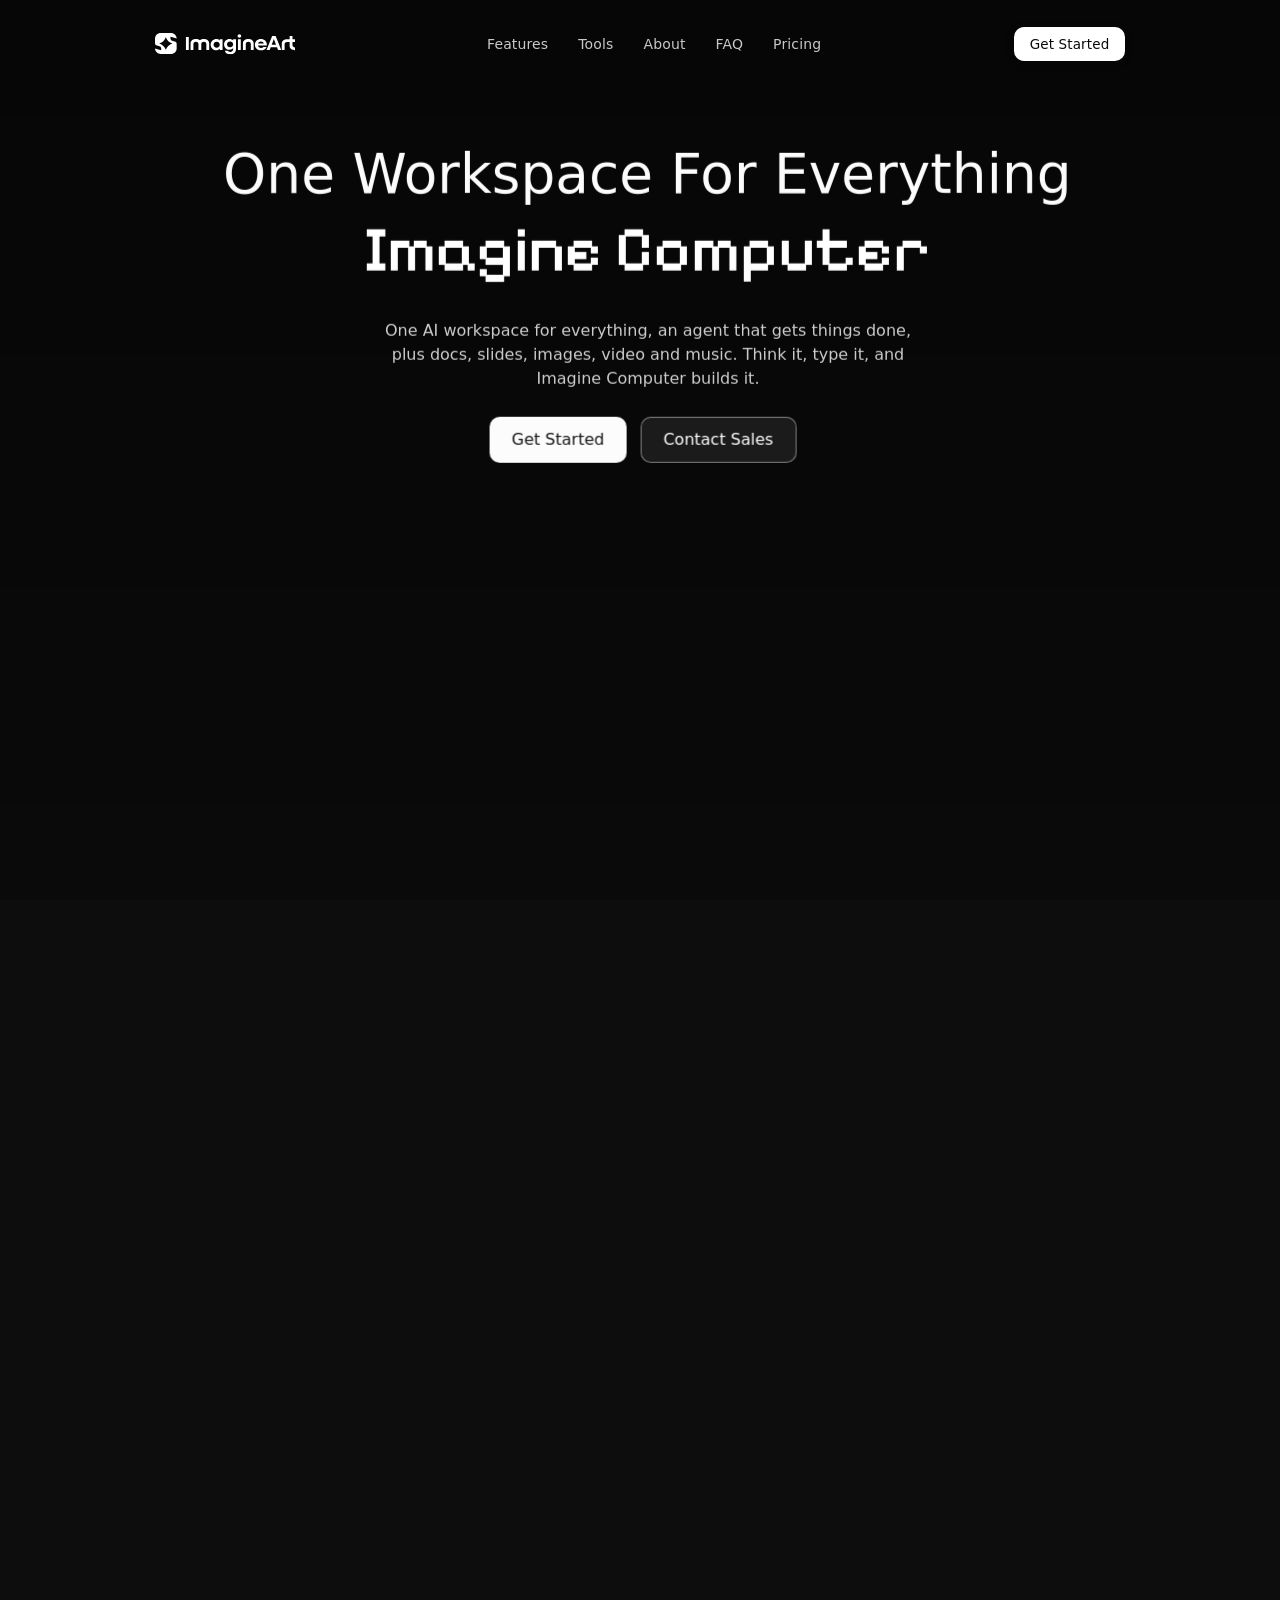
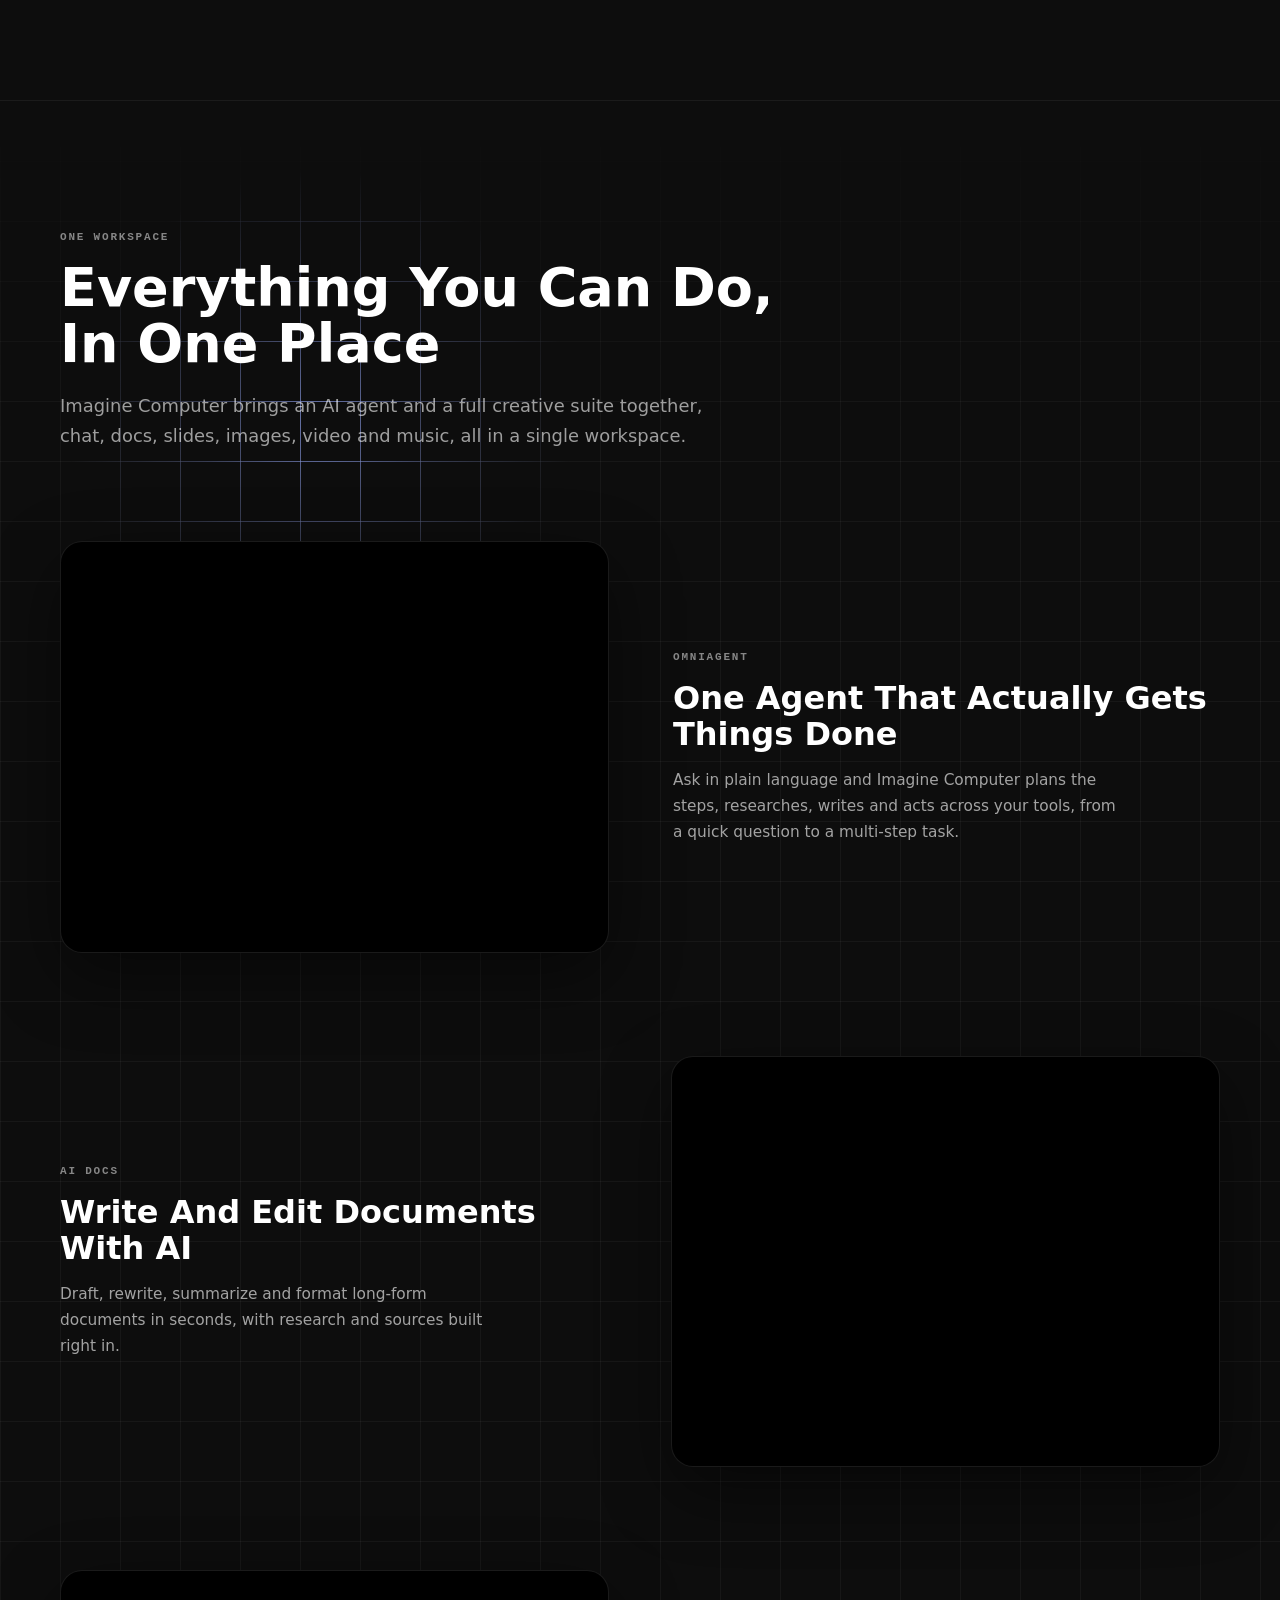
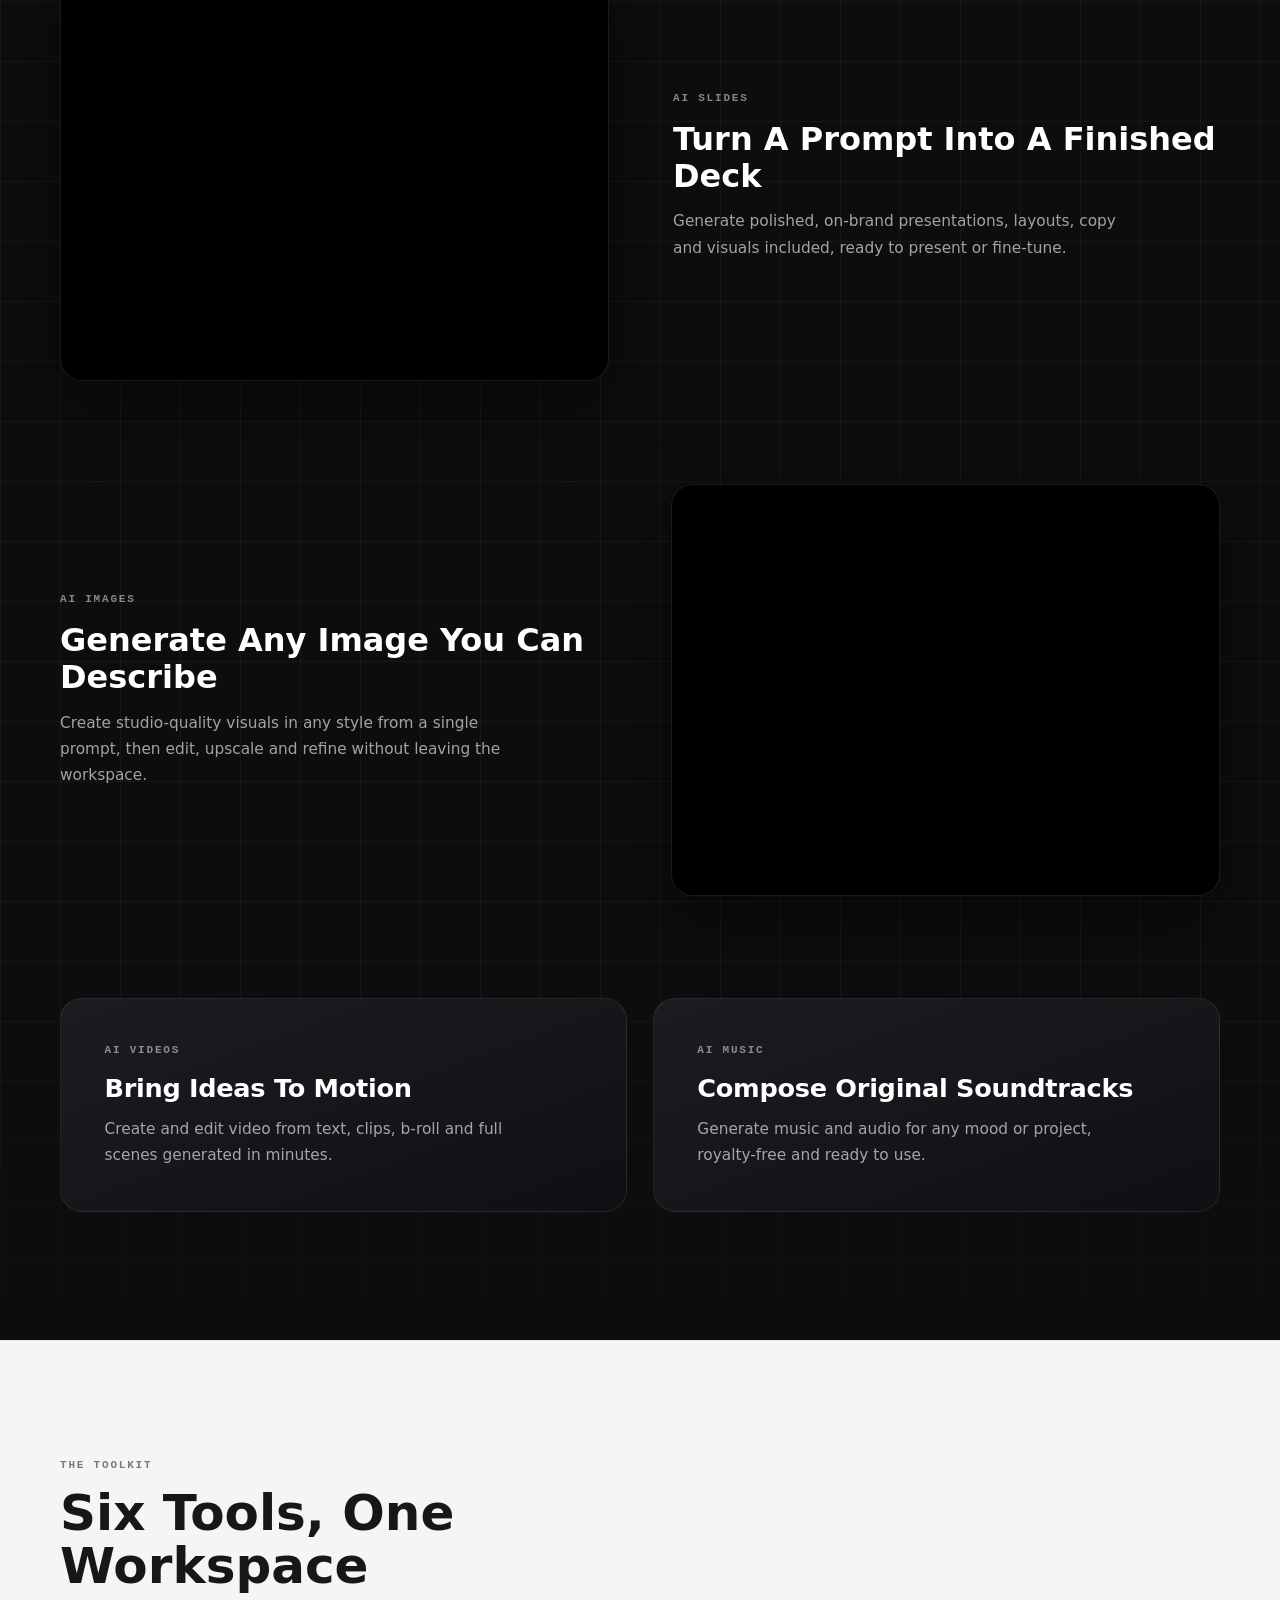
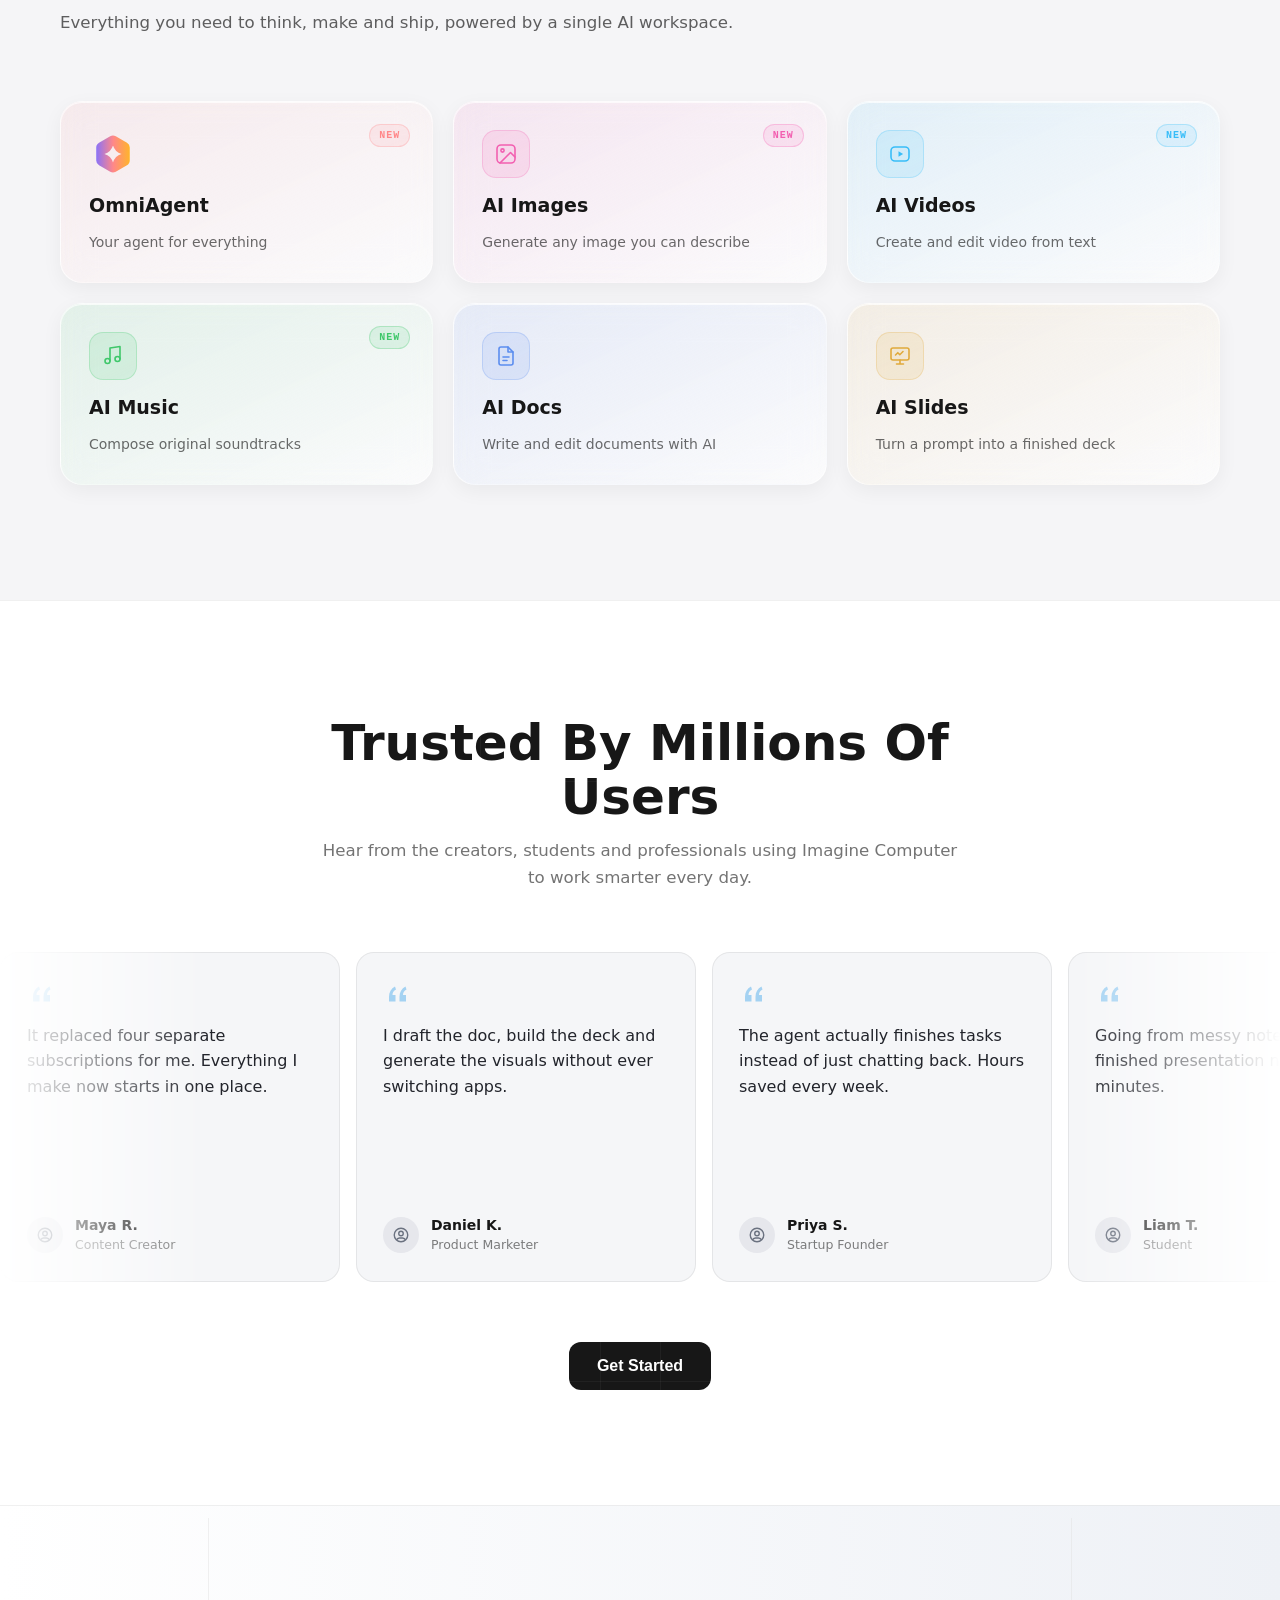
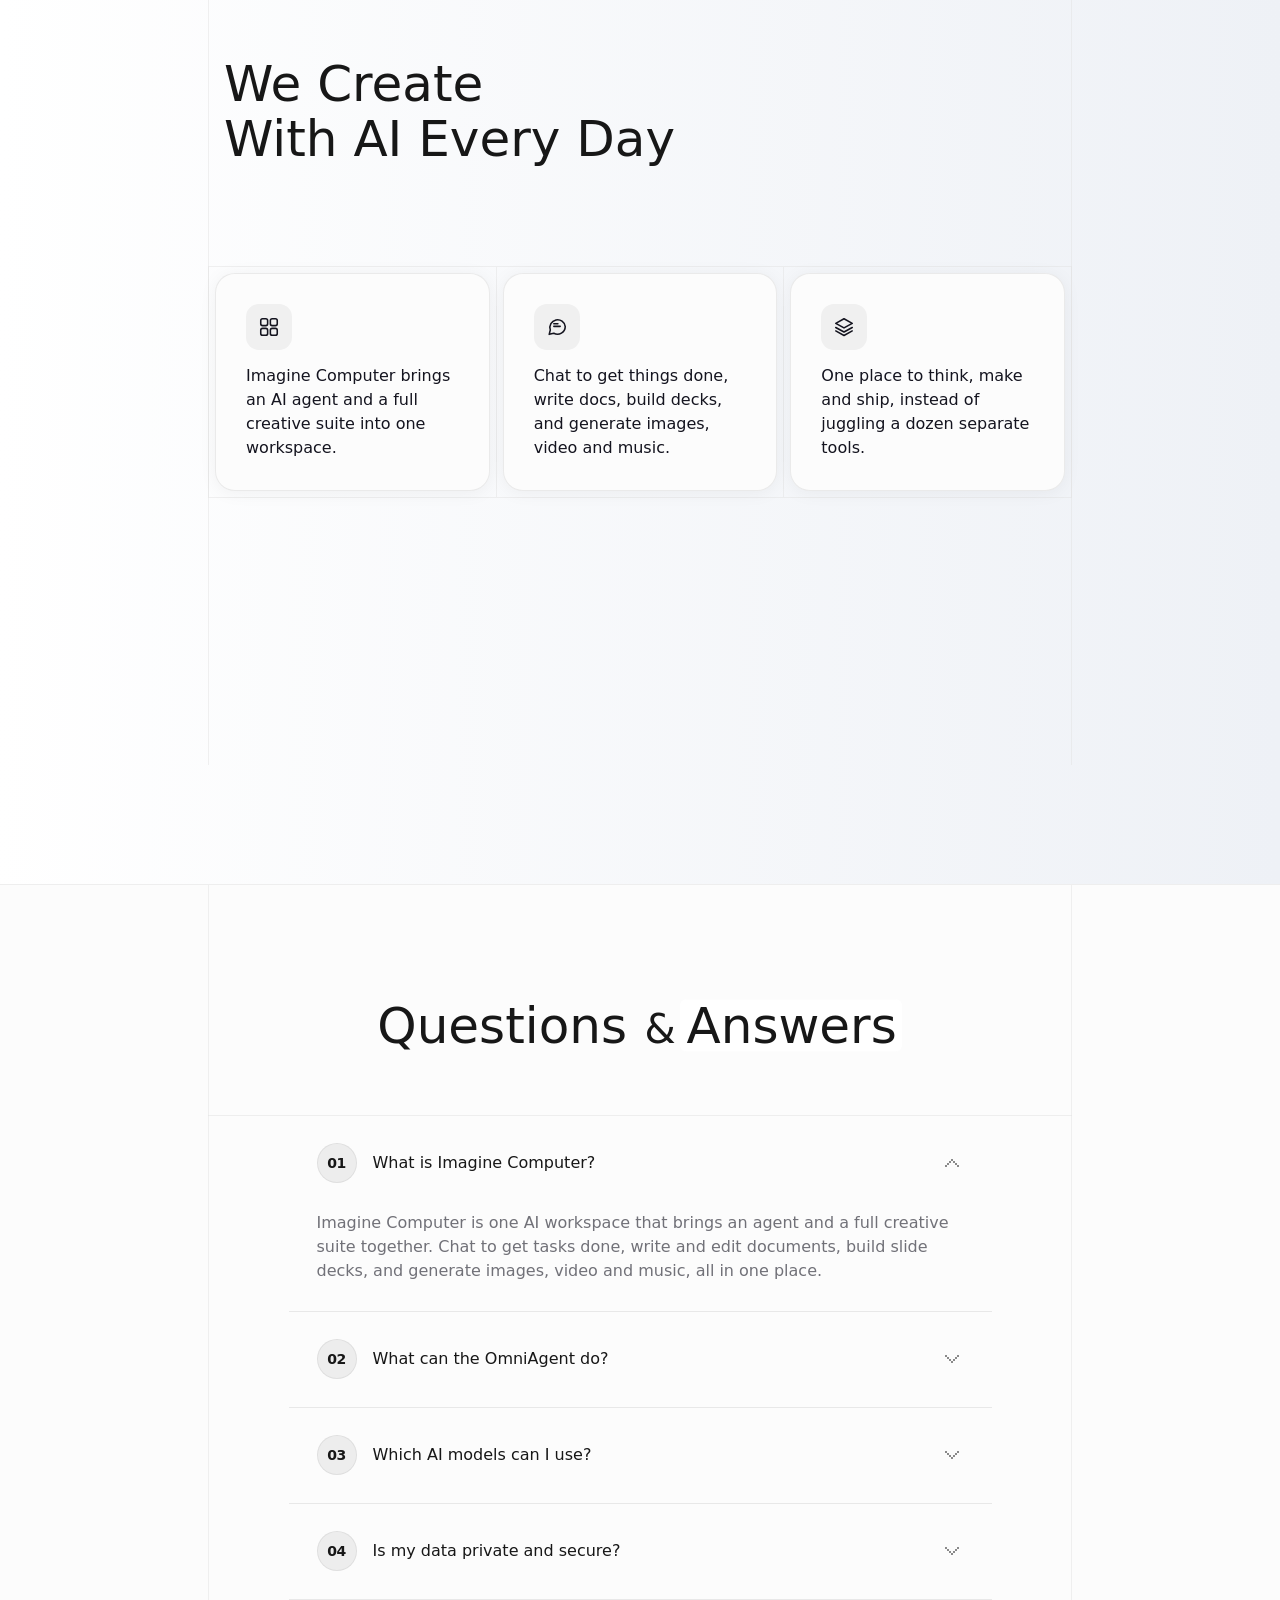
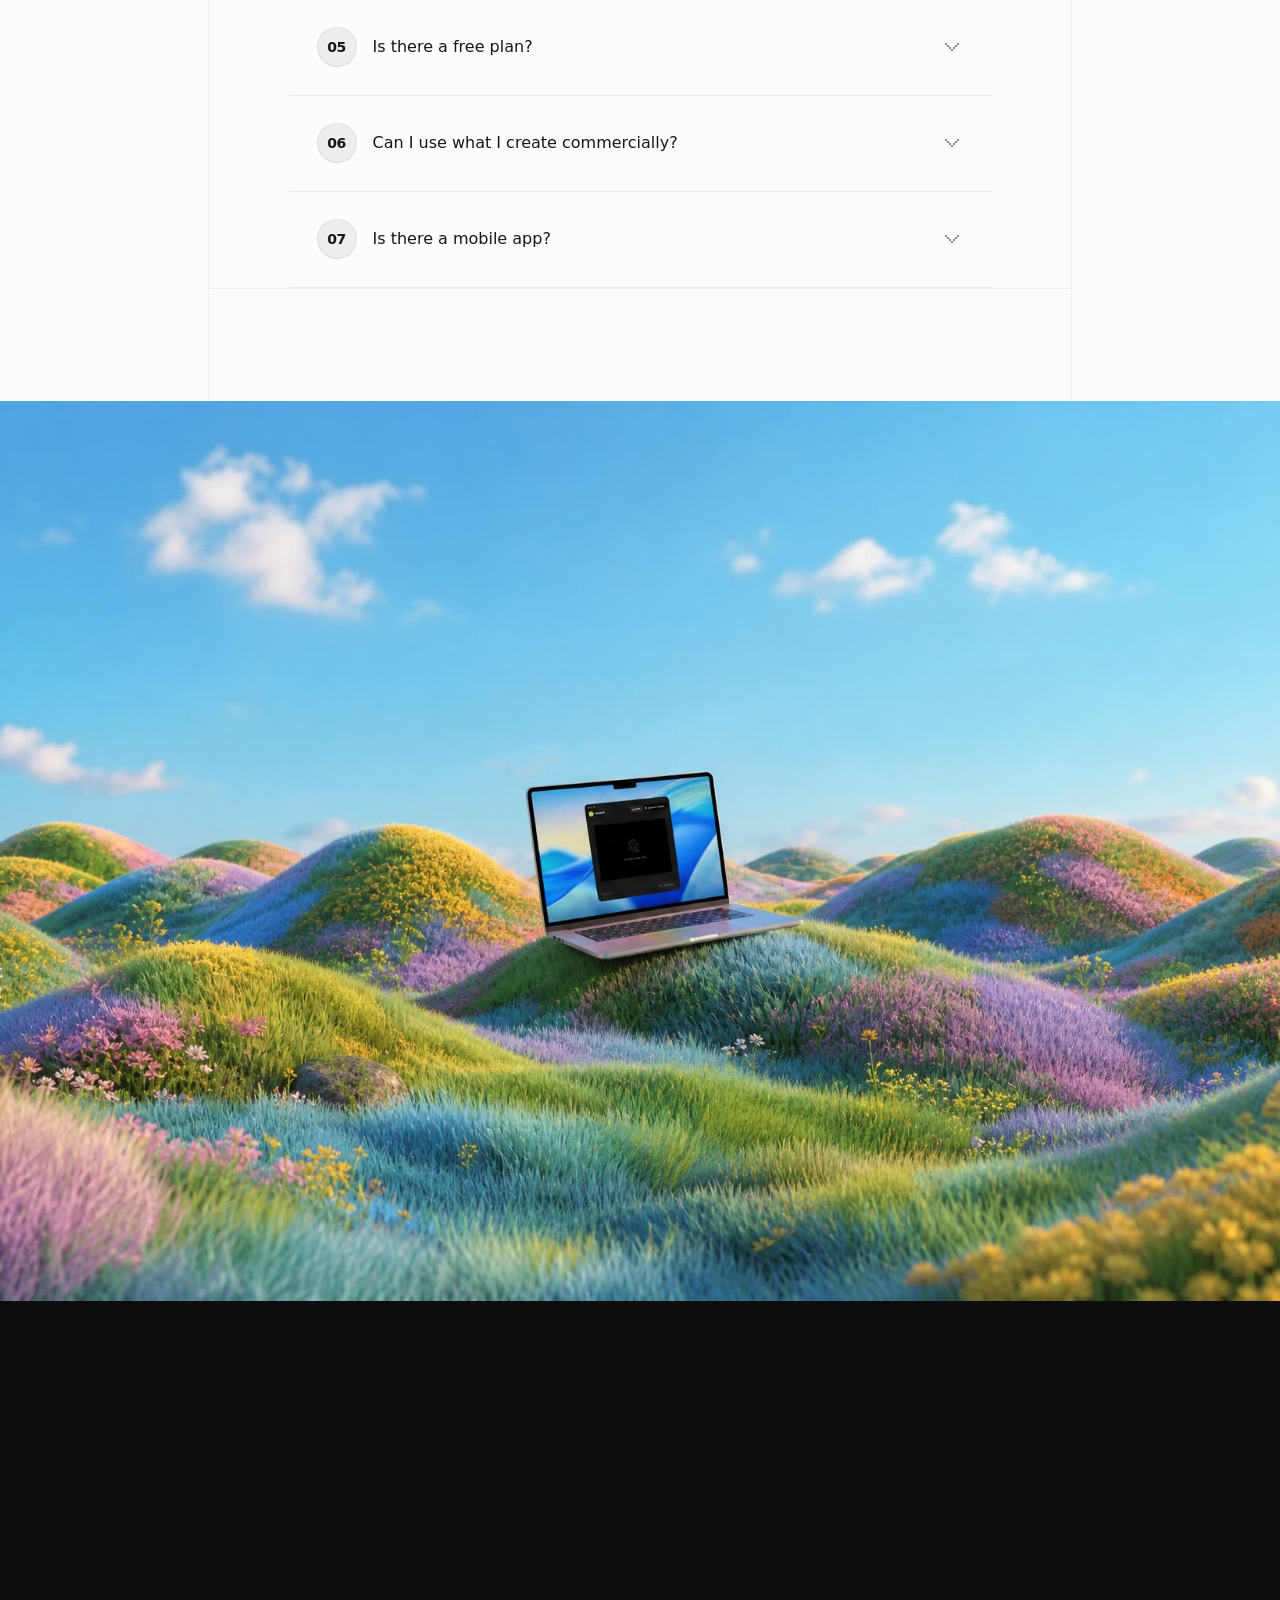
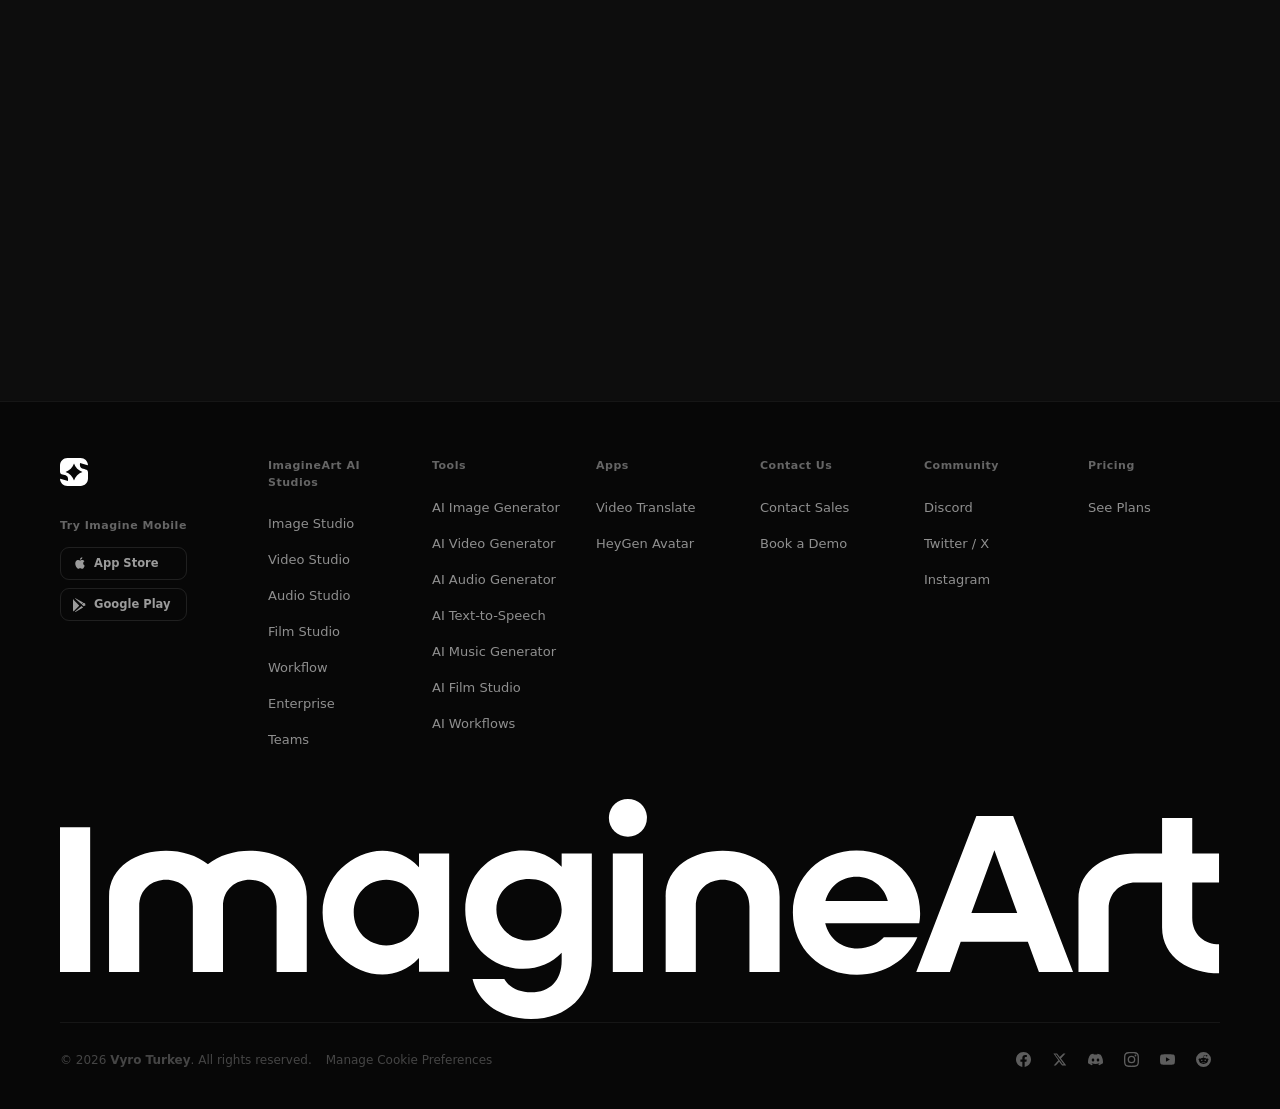
==== commit dfc7e078: "Make OG/Twitter image + url absolute for link previews Co-Authored-By: Claude Opus 4.8 <noreply@anth" ====
--- a/index.html
+++ b/index.html
@@ -1,6 +1,6 @@
 <!DOCTYPE html>
 <!-- saved from url=(0048)https://squeeze.grafit.agency/?ref=land-book.com -->
-<html lang="en" style=""><head><meta http-equiv="Content-Type" content="text/html; charset=UTF-8"><meta name="viewport" content="width=device-width, initial-scale=1.0"><title>Imagine Computer, Create Anything You Can Think</title><meta name="description" content="Imagine Computer is one AI workspace, an agent that gets things done, plus docs, slides, images, video and music, all in one place."><link rel="canonical" href="https://squeeze.grafit.agency/"><!-- Open Graph --><meta property="og:type" content="website"><meta property="og:site_name" content="Squeeze"><meta property="og:title" content="Squeeze – Video &amp; Image Compression for macOS"><meta property="og:description" content="Imagine Computer is one AI workspace, an agent that gets things done, plus docs, slides, images, video and music, all in one place."><meta property="og:url" content="https://squeeze.grafit.agency/"><meta property="og:image" content="https://squeeze.grafit.agency/og-image.jpg"><meta property="og:image:width" content="1200"><meta property="og:image:height" content="630"><meta property="og:image:alt" content="Create anything you can imagine with AI"><meta property="og:logo" content="https://squeeze.grafit.agency/apple-touch-icon.png"><meta property="og:locale" content="en_US"><!-- Twitter / X --><meta name="twitter:card" content="summary_large_image"><meta name="twitter:title" content="Squeeze – Video &amp; Image Compression for macOS"><meta name="twitter:description" content="Imagine Computer is one AI workspace, an agent that gets things done, plus docs, slides, images, video and music, all in one place."><meta name="twitter:image" content="https://squeeze.grafit.agency/og-image.jpg"><meta name="twitter:image:alt" content="Create anything you can imagine with AI"><!-- Favicon --><link rel="icon" type="image/svg+xml" href="/Guidelines/assets/imagine-logo.svg"><link rel="apple-touch-icon" sizes="180x180" href="/Guidelines/assets/imagine-logo.svg"><!-- Theme colour (iOS Safari tab bar / Android Chrome) --><meta name="theme-color" content="#0d0d0d"><!-- Microsoft Clarity --><script async="" src="./assets/clarity.js"></script><script async="" src="./assets/vyp1ja1w4d"></script><script>
+<html lang="en" style=""><head><meta http-equiv="Content-Type" content="text/html; charset=UTF-8"><meta name="viewport" content="width=device-width, initial-scale=1.0"><title>Imagine Computer, Create Anything You Can Think</title><meta name="description" content="Imagine Computer is one AI workspace, an agent that gets things done, plus docs, slides, images, video and music, all in one place."><link rel="canonical" href="https://www.imagine.art/"><!-- Open Graph --><meta property="og:type" content="website"><meta property="og:site_name" content="Imagine Computer"><meta property="og:title" content="Imagine Computer — Create Anything"><meta property="og:description" content="Imagine Computer is one AI workspace, an agent that gets things done, plus docs, slides, images, video and music, all in one place."><meta property="og:url" content="https://imagine-computer.vercel.app/"><meta property="og:image" content="https://imagine-computer.vercel.app/footer-cta/cta-image.jpg"><meta property="og:image:width" content="2048"><meta property="og:image:height" content="1152"><meta property="og:image:alt" content="Create anything you can imagine with AI"><meta property="og:logo" content="https://imagine-computer.vercel.app/Guidelines/assets/imagine-logo.svg"><meta property="og:locale" content="en_US"><!-- Twitter / X --><meta name="twitter:card" content="summary_large_image"><meta name="twitter:title" content="Imagine Computer — Create Anything"><meta name="twitter:description" content="Imagine Computer is one AI workspace, an agent that gets things done, plus docs, slides, images, video and music, all in one place."><meta name="twitter:image" content="https://imagine-computer.vercel.app/footer-cta/cta-image.jpg"><meta name="twitter:image:alt" content="Create anything you can imagine with AI"><!-- Favicon --><link rel="icon" type="image/svg+xml" href="/Guidelines/assets/imagine-logo.svg"><link rel="apple-touch-icon" sizes="180x180" href="/Guidelines/assets/imagine-logo.svg"><!-- Theme colour (iOS Safari tab bar / Android Chrome) --><meta name="theme-color" content="#0d0d0d"><!-- Microsoft Clarity --><script async="" src="./assets/clarity.js"></script><script async="" src="./assets/vyp1ja1w4d"></script><script>
       (function(c,l,a,r,i,t,y){
         c[a]=c[a]||function(){(c[a].q=c[a].q||[]).push(arguments)};
         t=l.createElement(r);t.async=1;t.src="https://www.clarity.ms/tag/"+i;
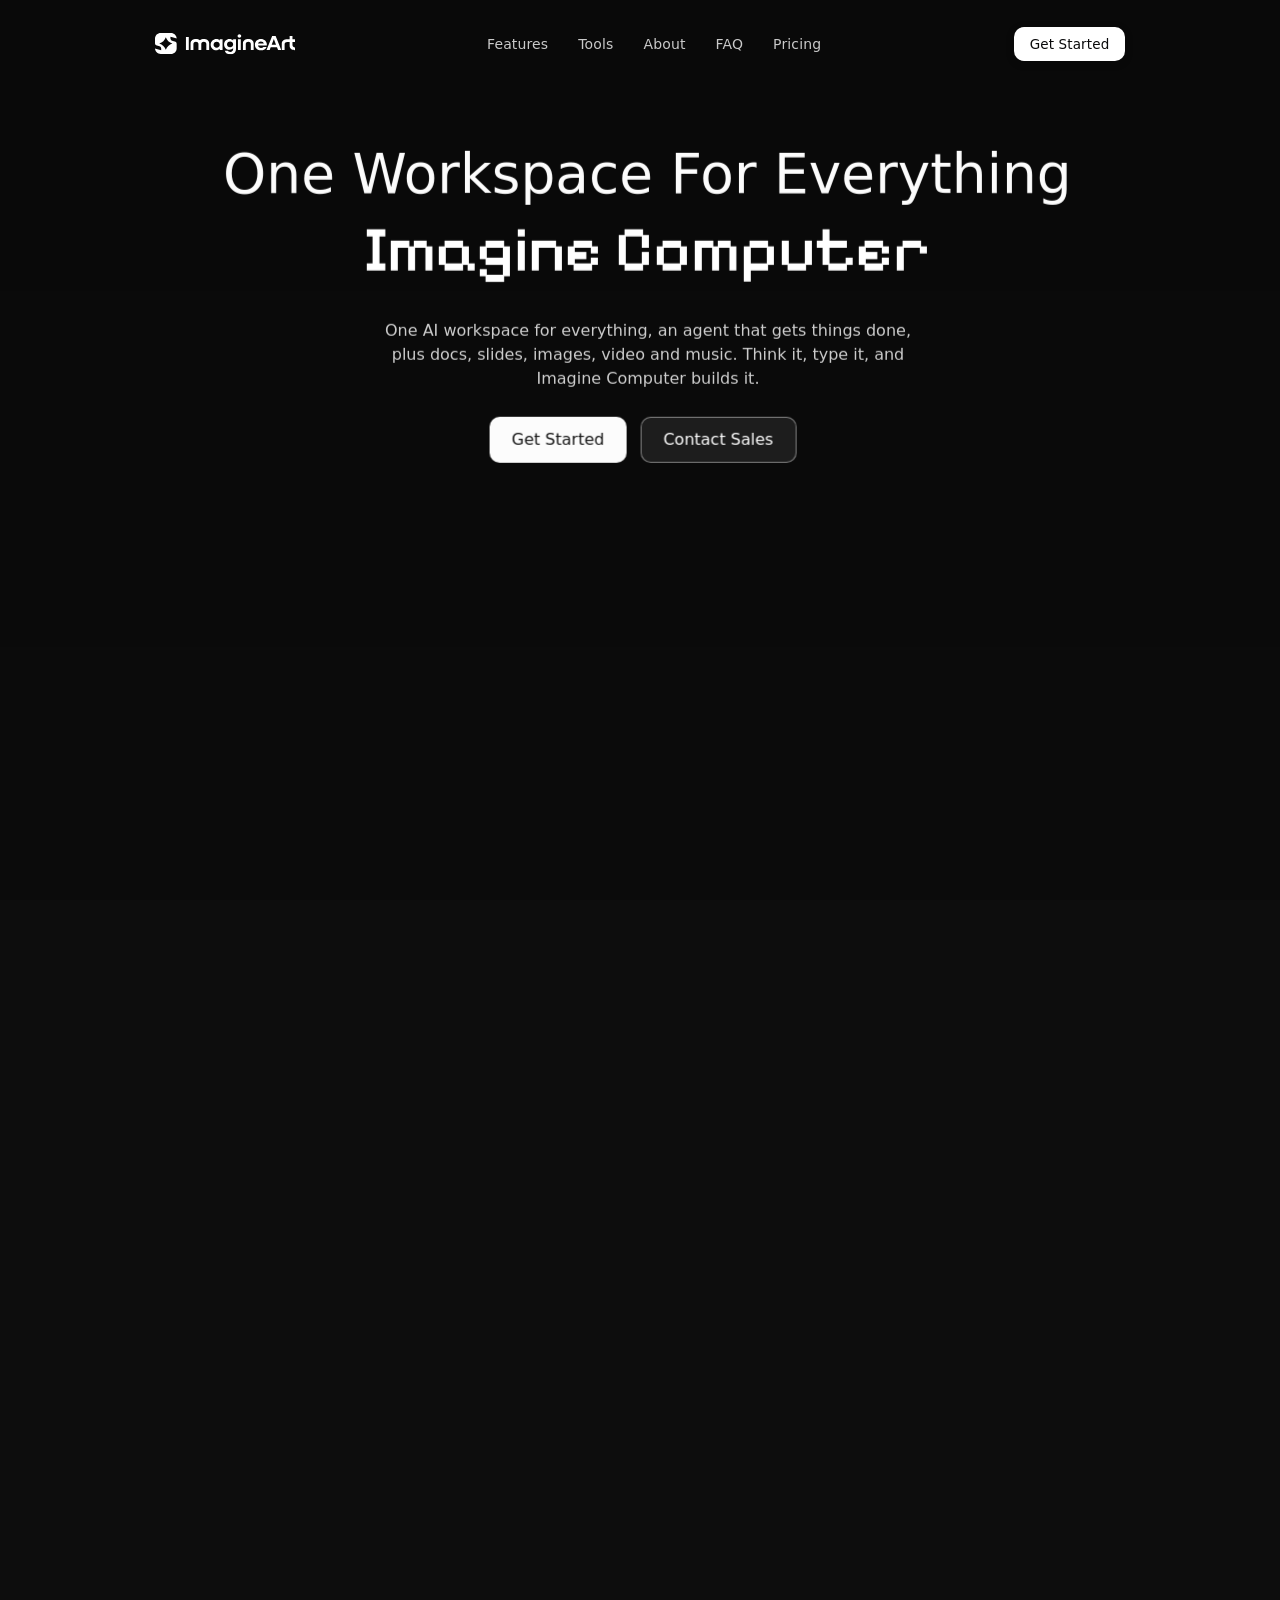
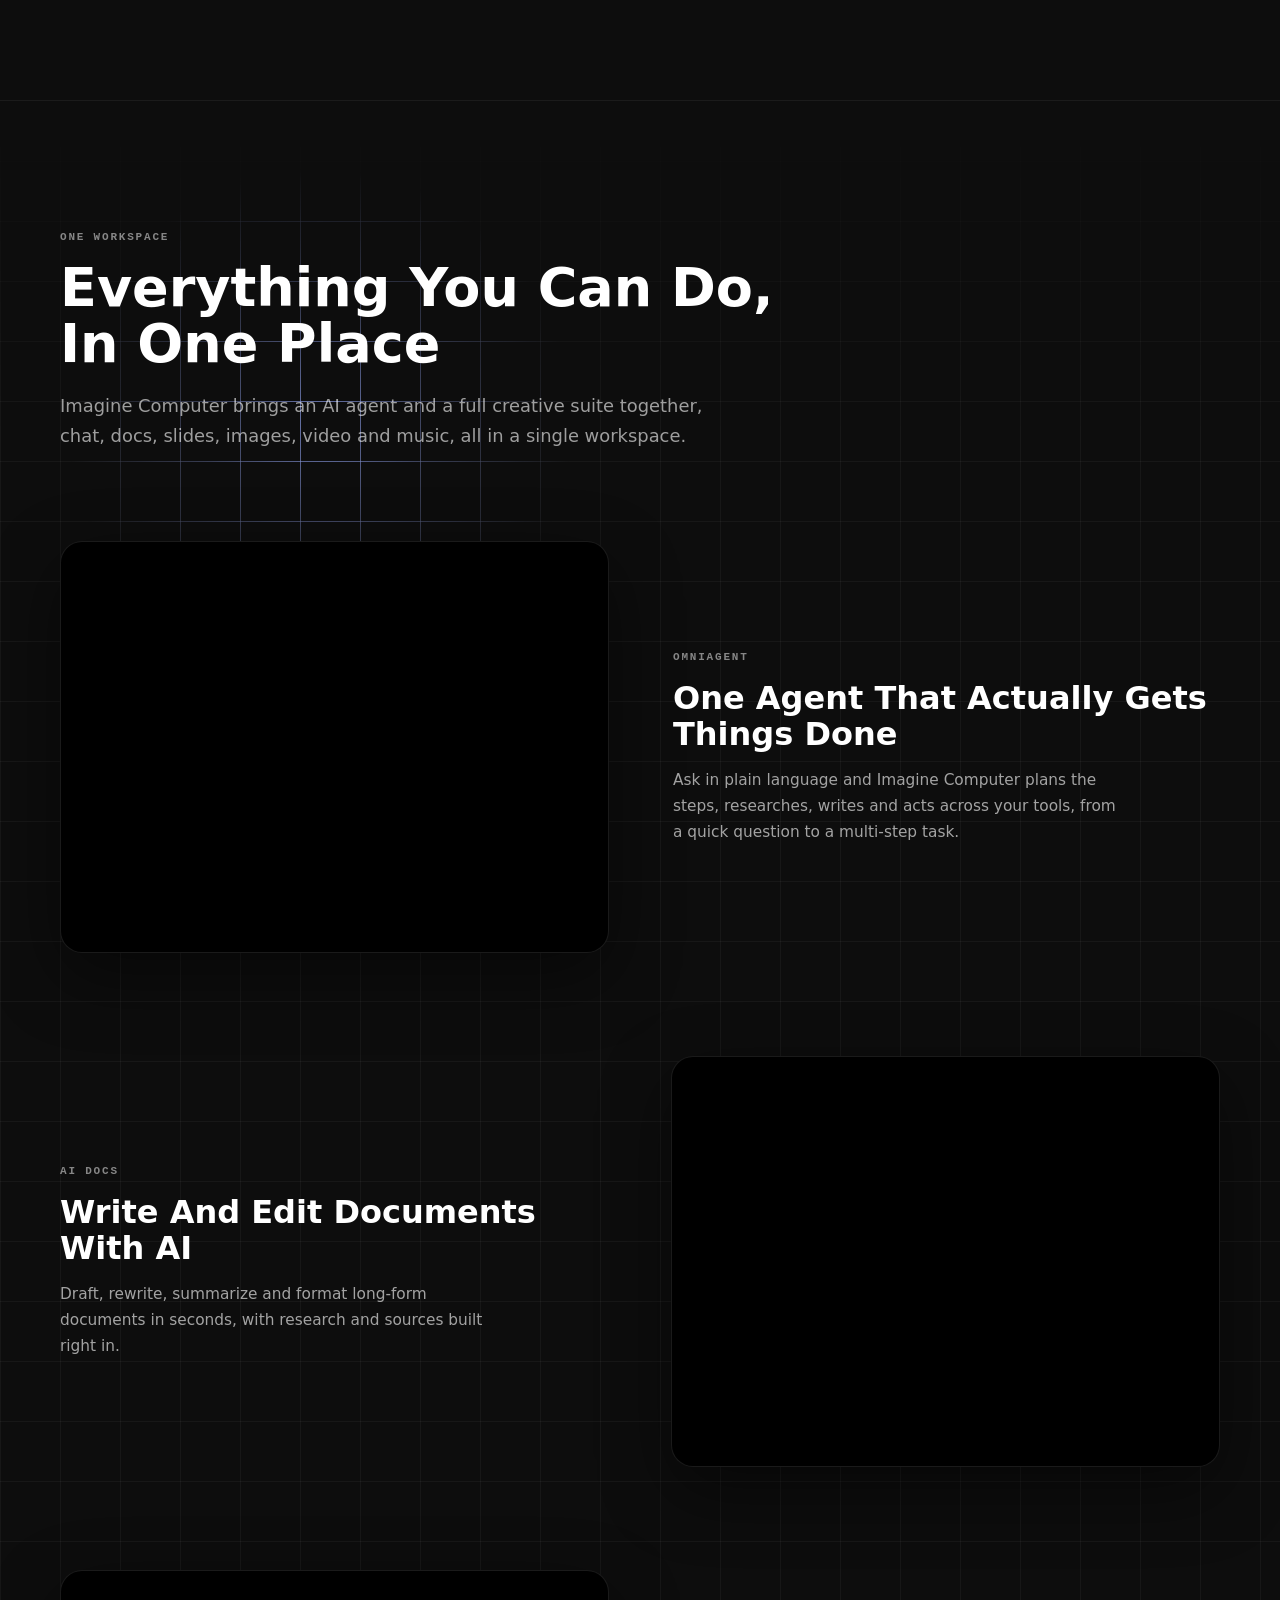
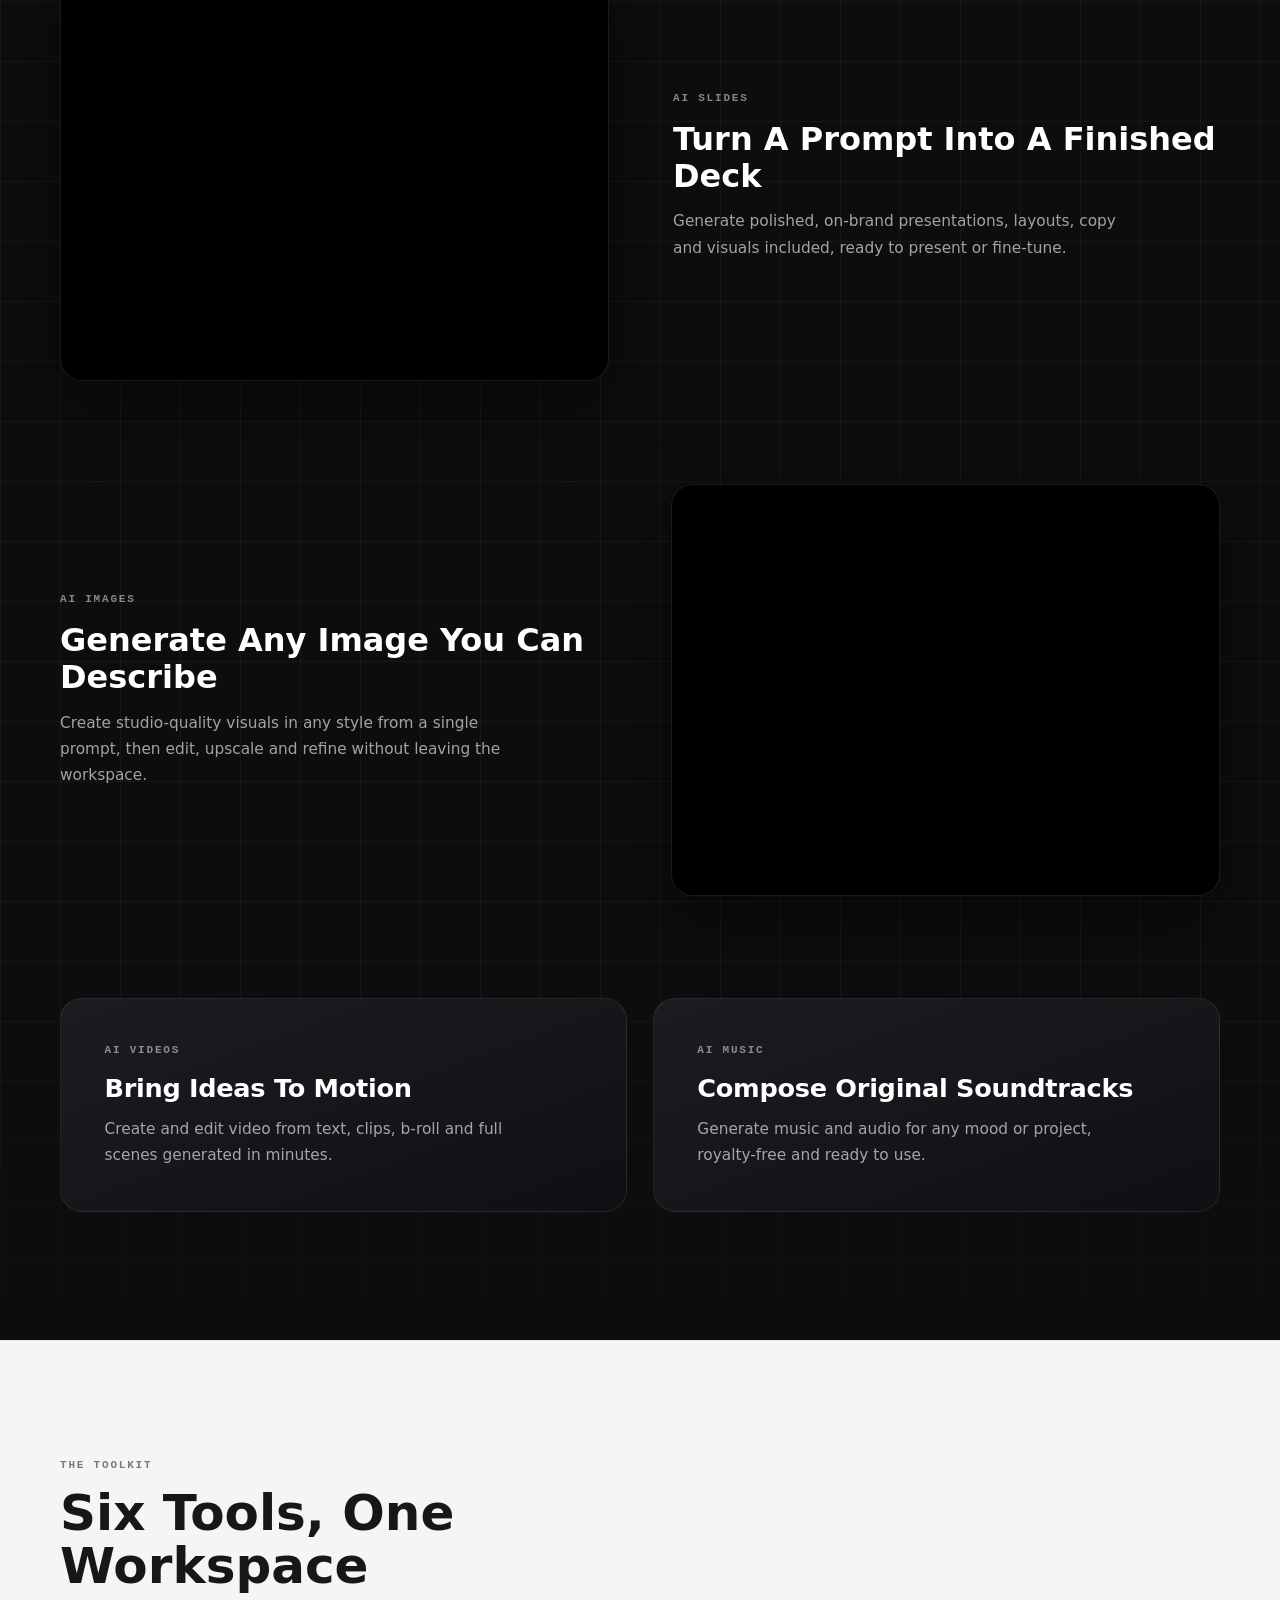
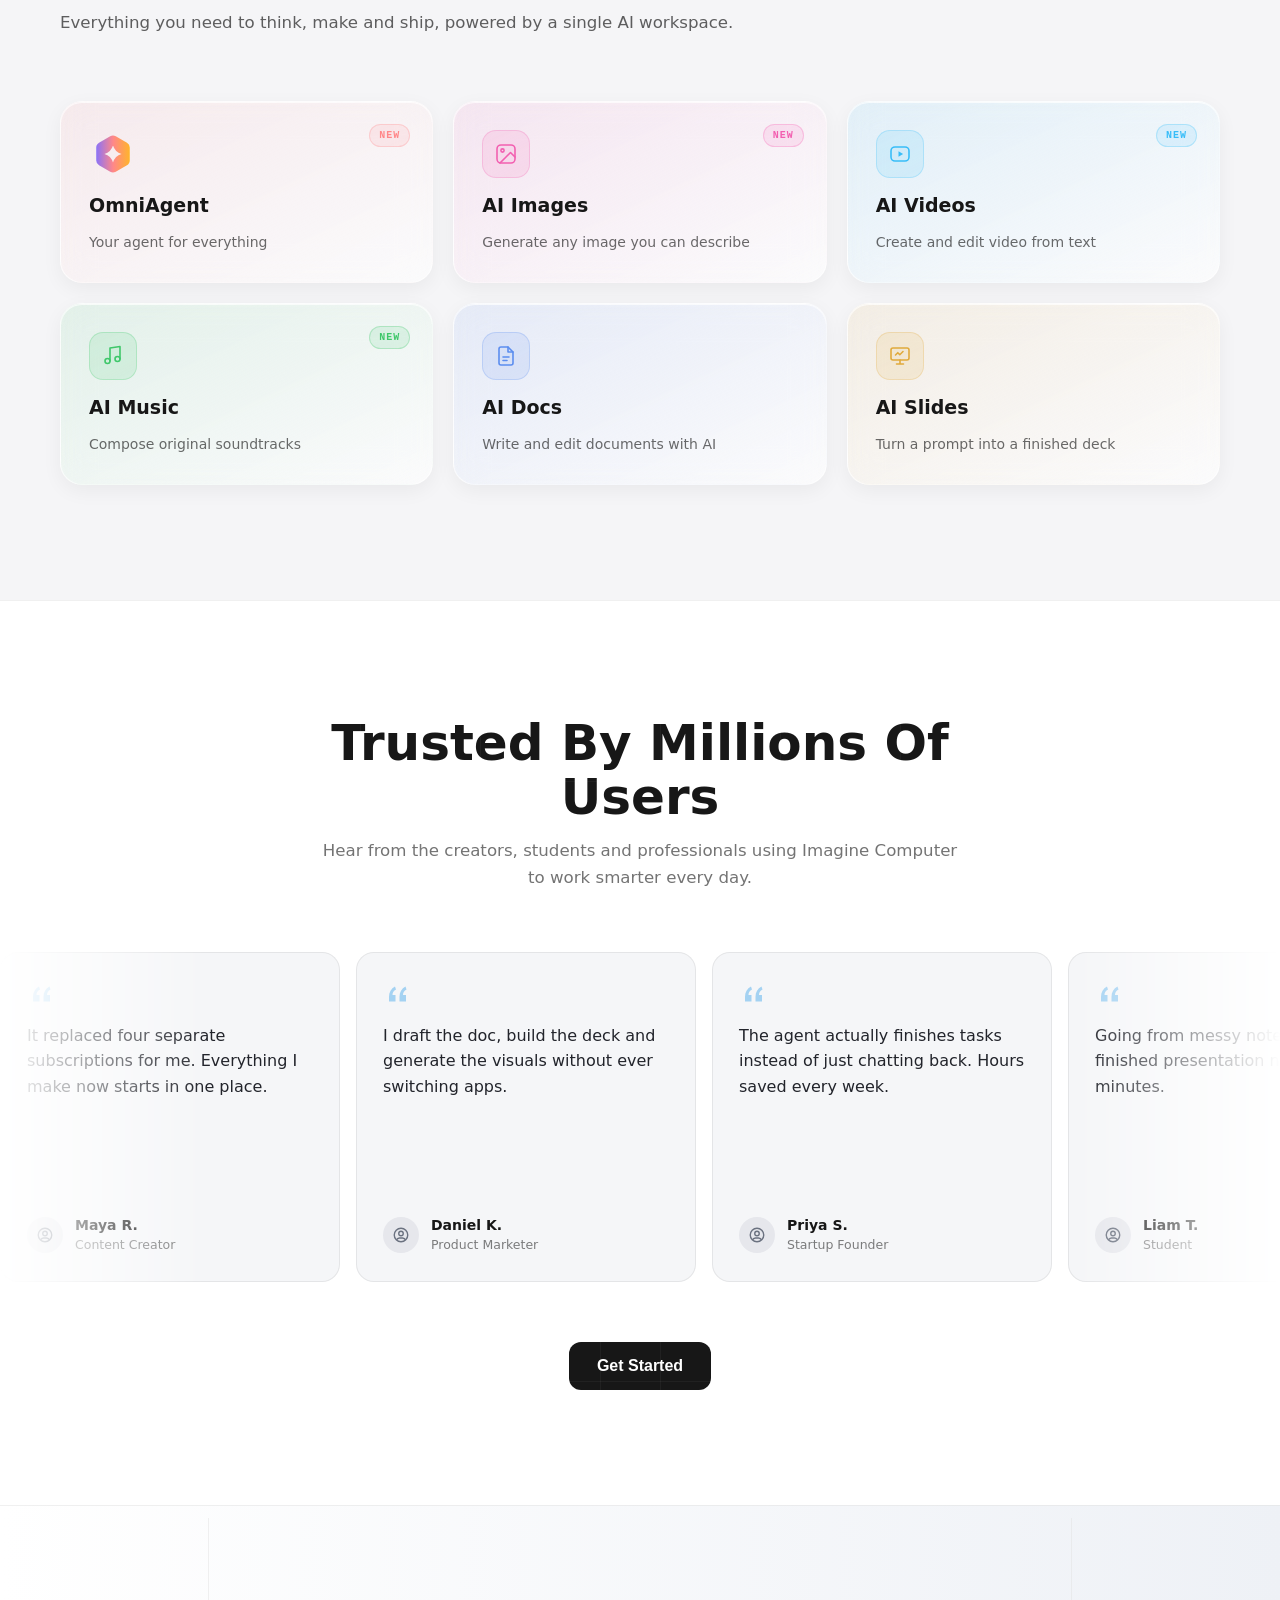
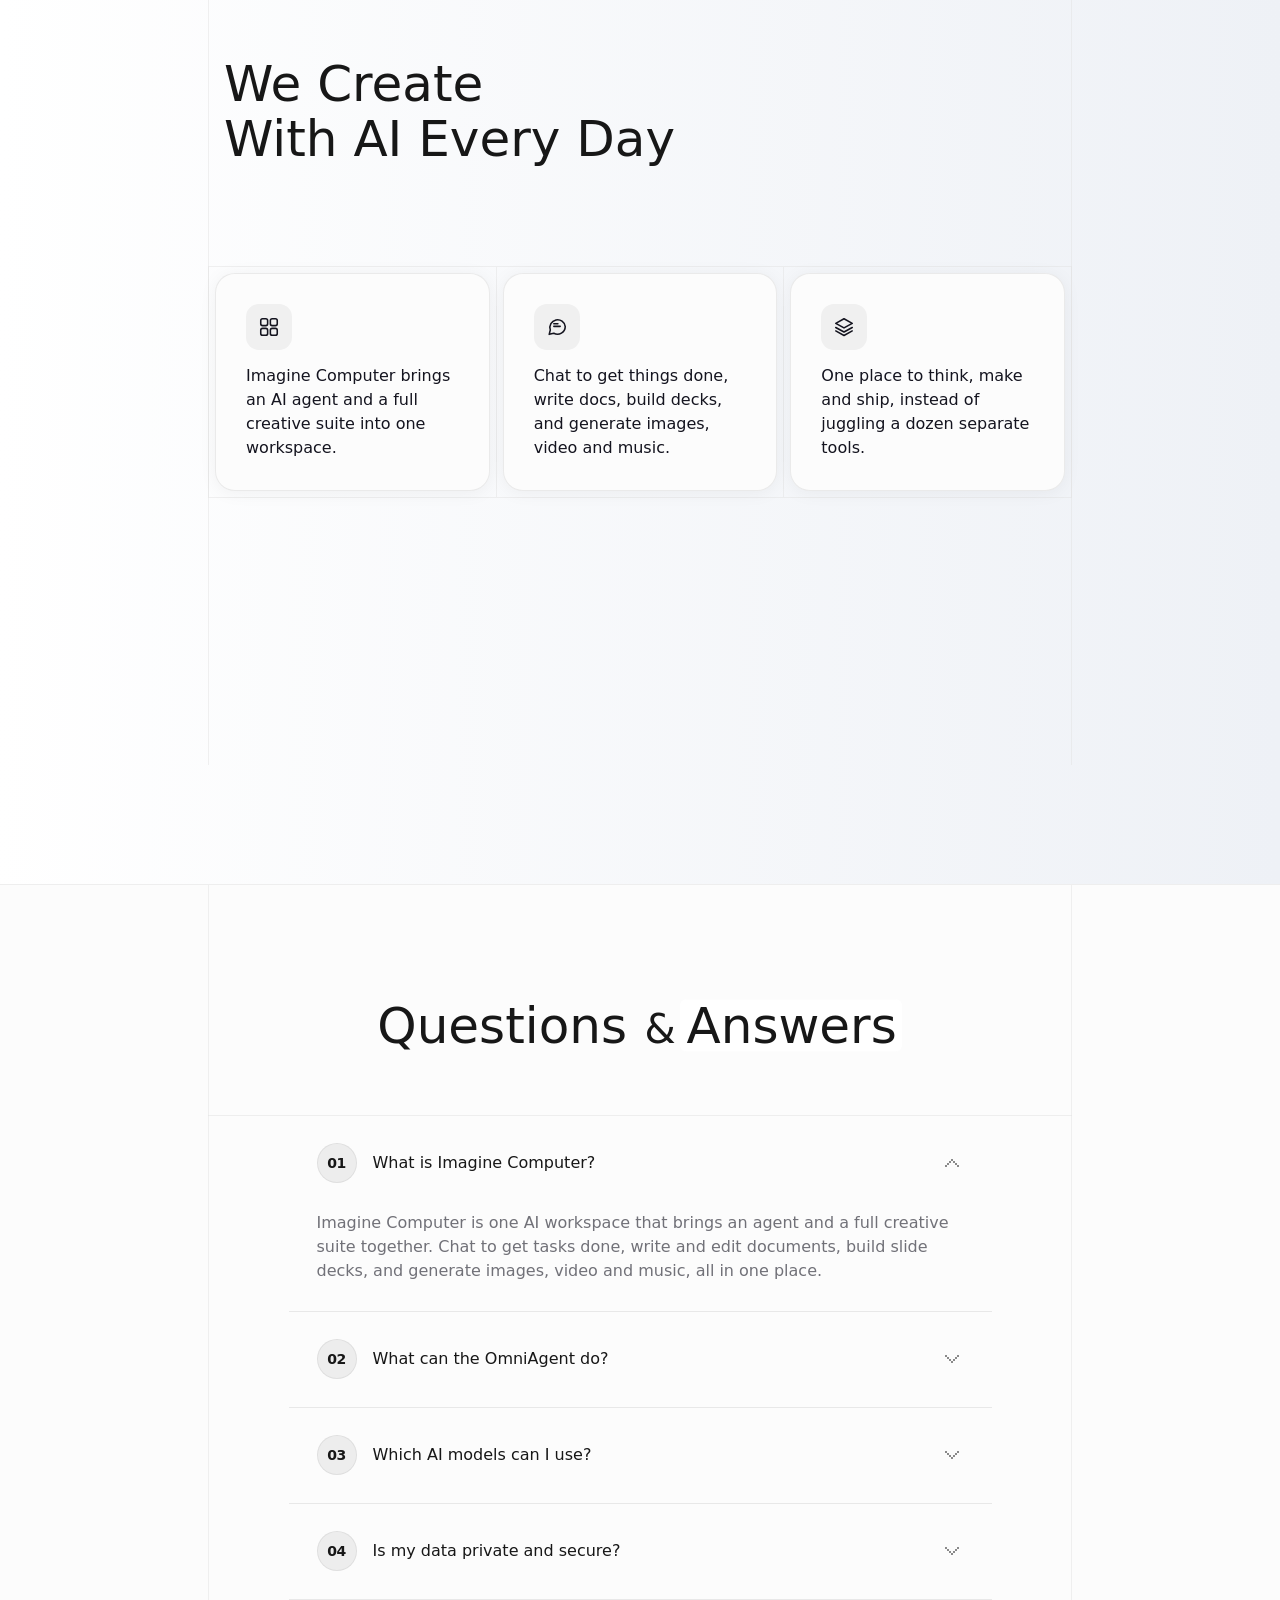
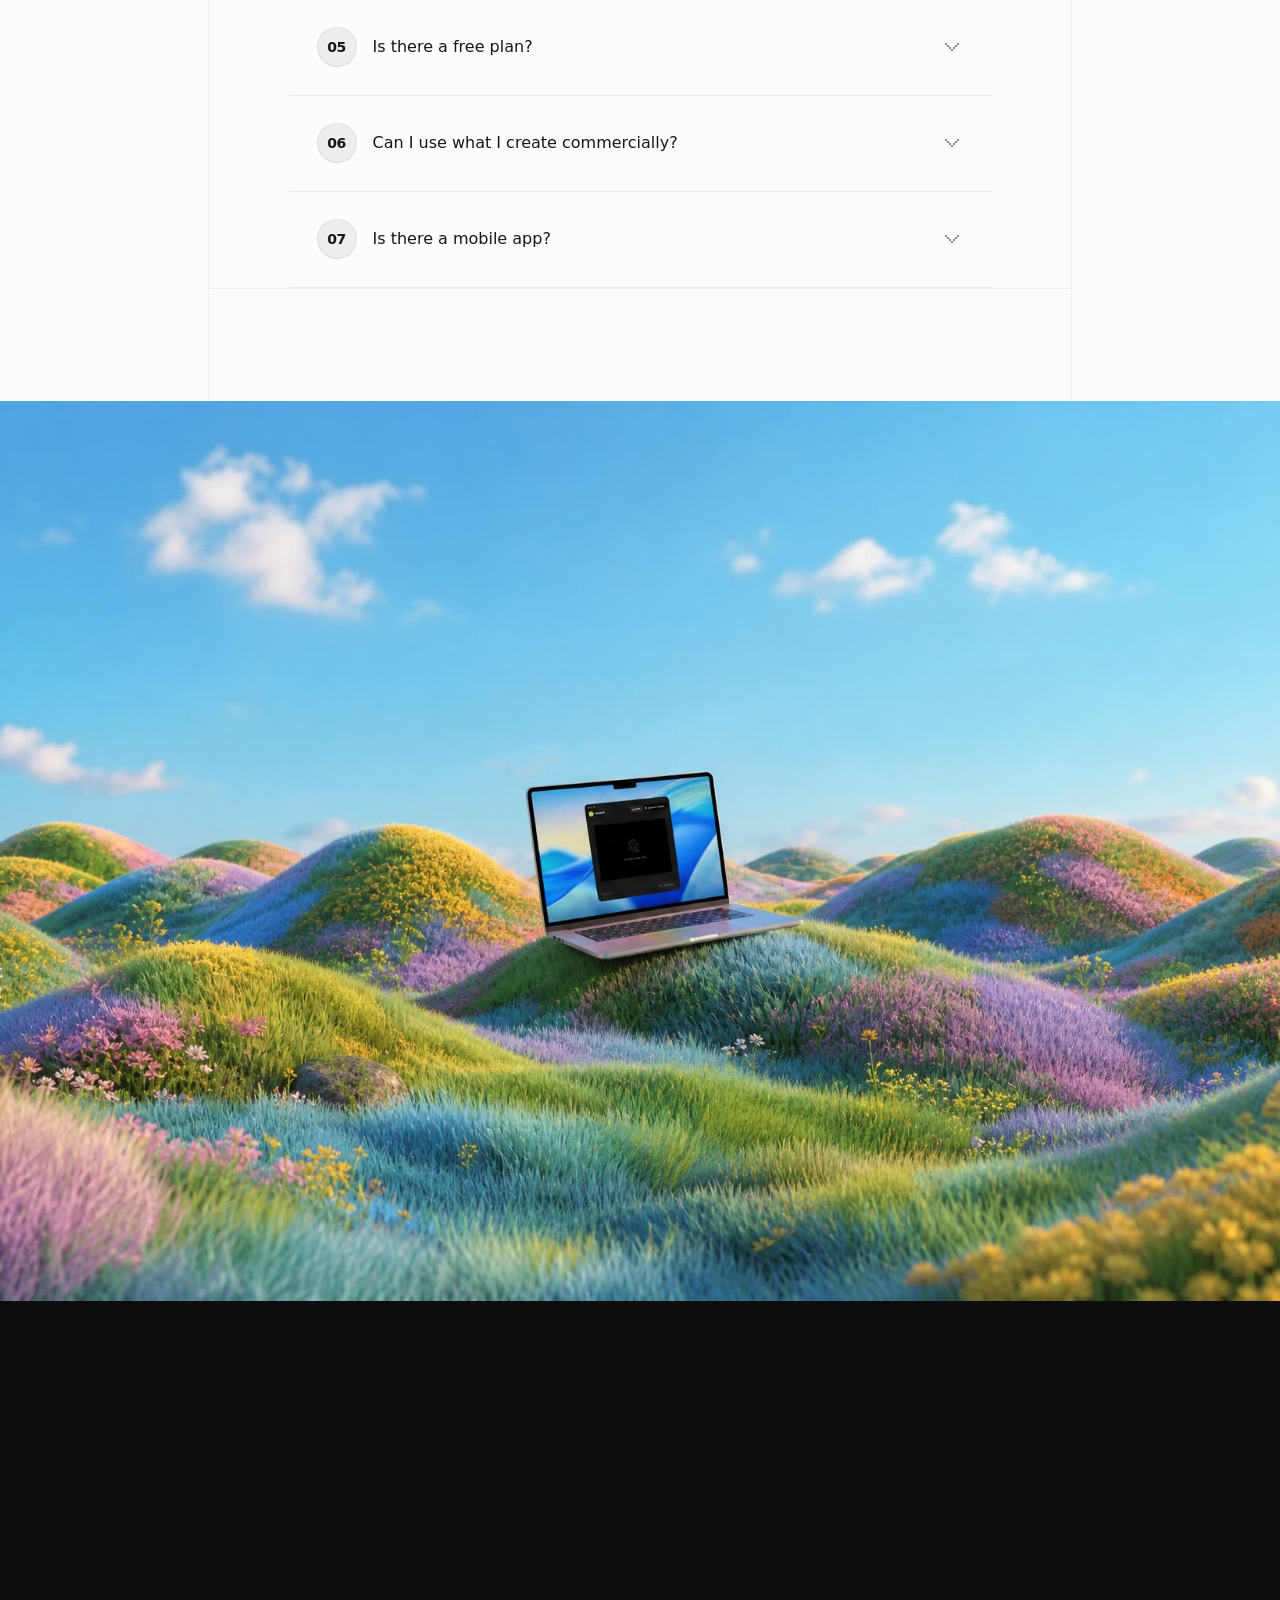
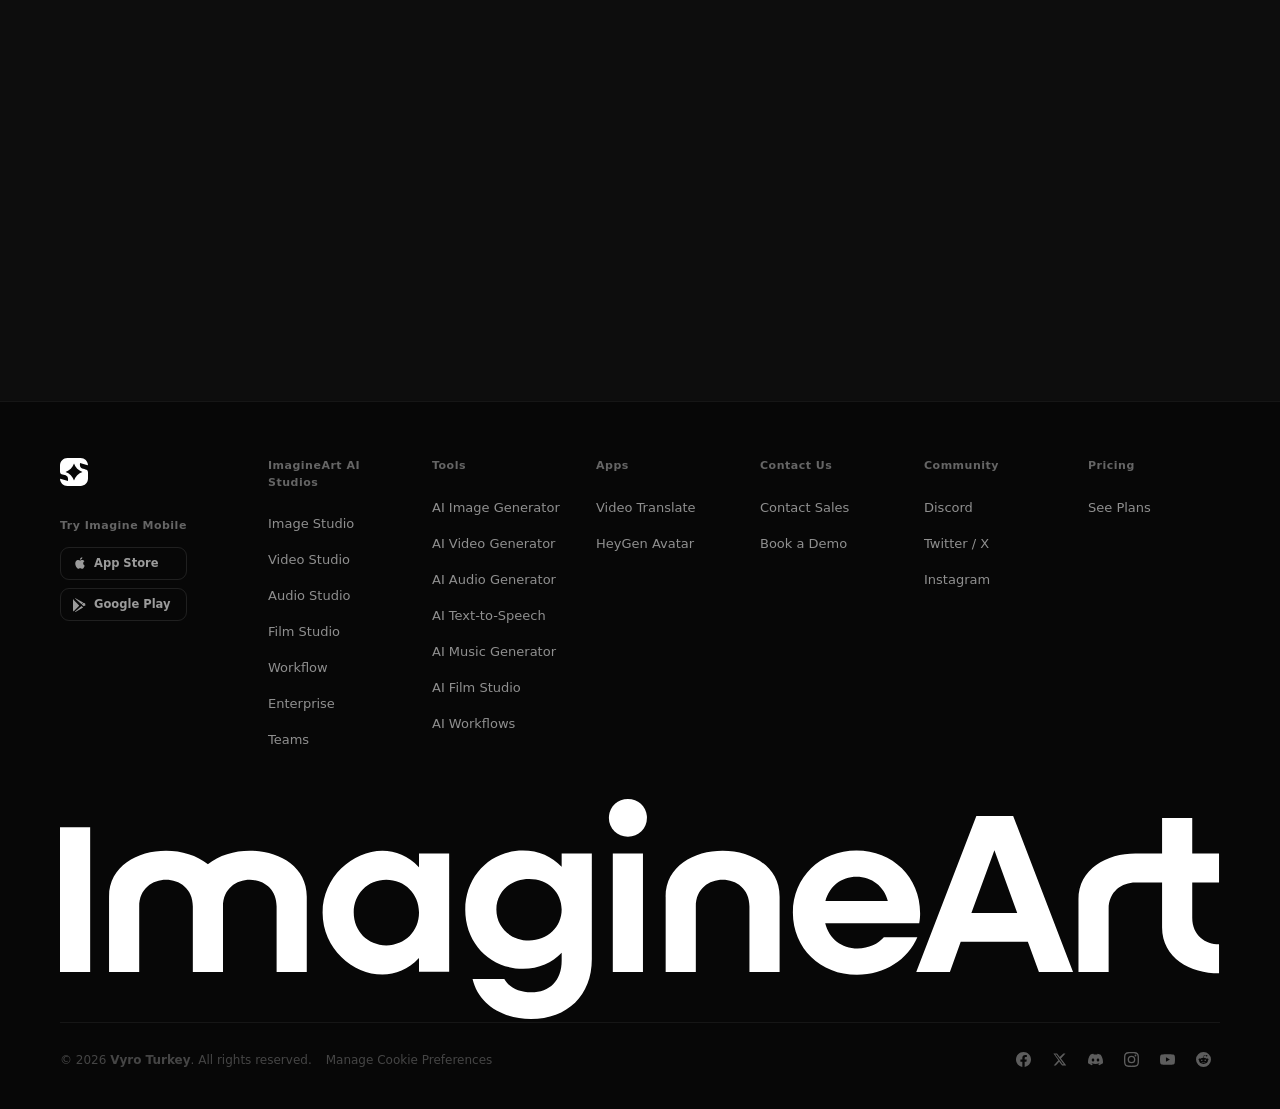
==== commit 803d1677: "Reduce hero overlay opacity Co-Authored-By: Claude Opus 4.8 <noreply@anthropic.com>" ====
--- a/index.html
+++ b/index.html
@@ -121,7 +121,7 @@
 /* Full-viewport overlay for hero text legibility on the bright video.
    The scroll script fades it out as the hero text leaves the screen. */
 [data-hero-overlay]{position:absolute;inset:0;z-index:1;pointer-events:none;
-  background:linear-gradient(180deg, rgba(0,0,0,.50) 0%, rgba(0,0,0,.36) 48%, rgba(0,0,0,.20) 100%);}
+  background:linear-gradient(180deg, rgba(0,0,0,.30) 0%, rgba(0,0,0,.20) 48%, rgba(0,0,0,.10) 100%);}
 /* Hero CTA row + secondary "Contact Sales" (ghost button on the dark hero) */
 .ic-cta-row{display:inline-flex;align-items:center;gap:12px;flex-wrap:wrap;justify-content:center;}
 .ic-cta-secondary{display:inline-flex;align-items:center;justify-content:center;height:100%;padding:11px 20px;border-radius:10px;
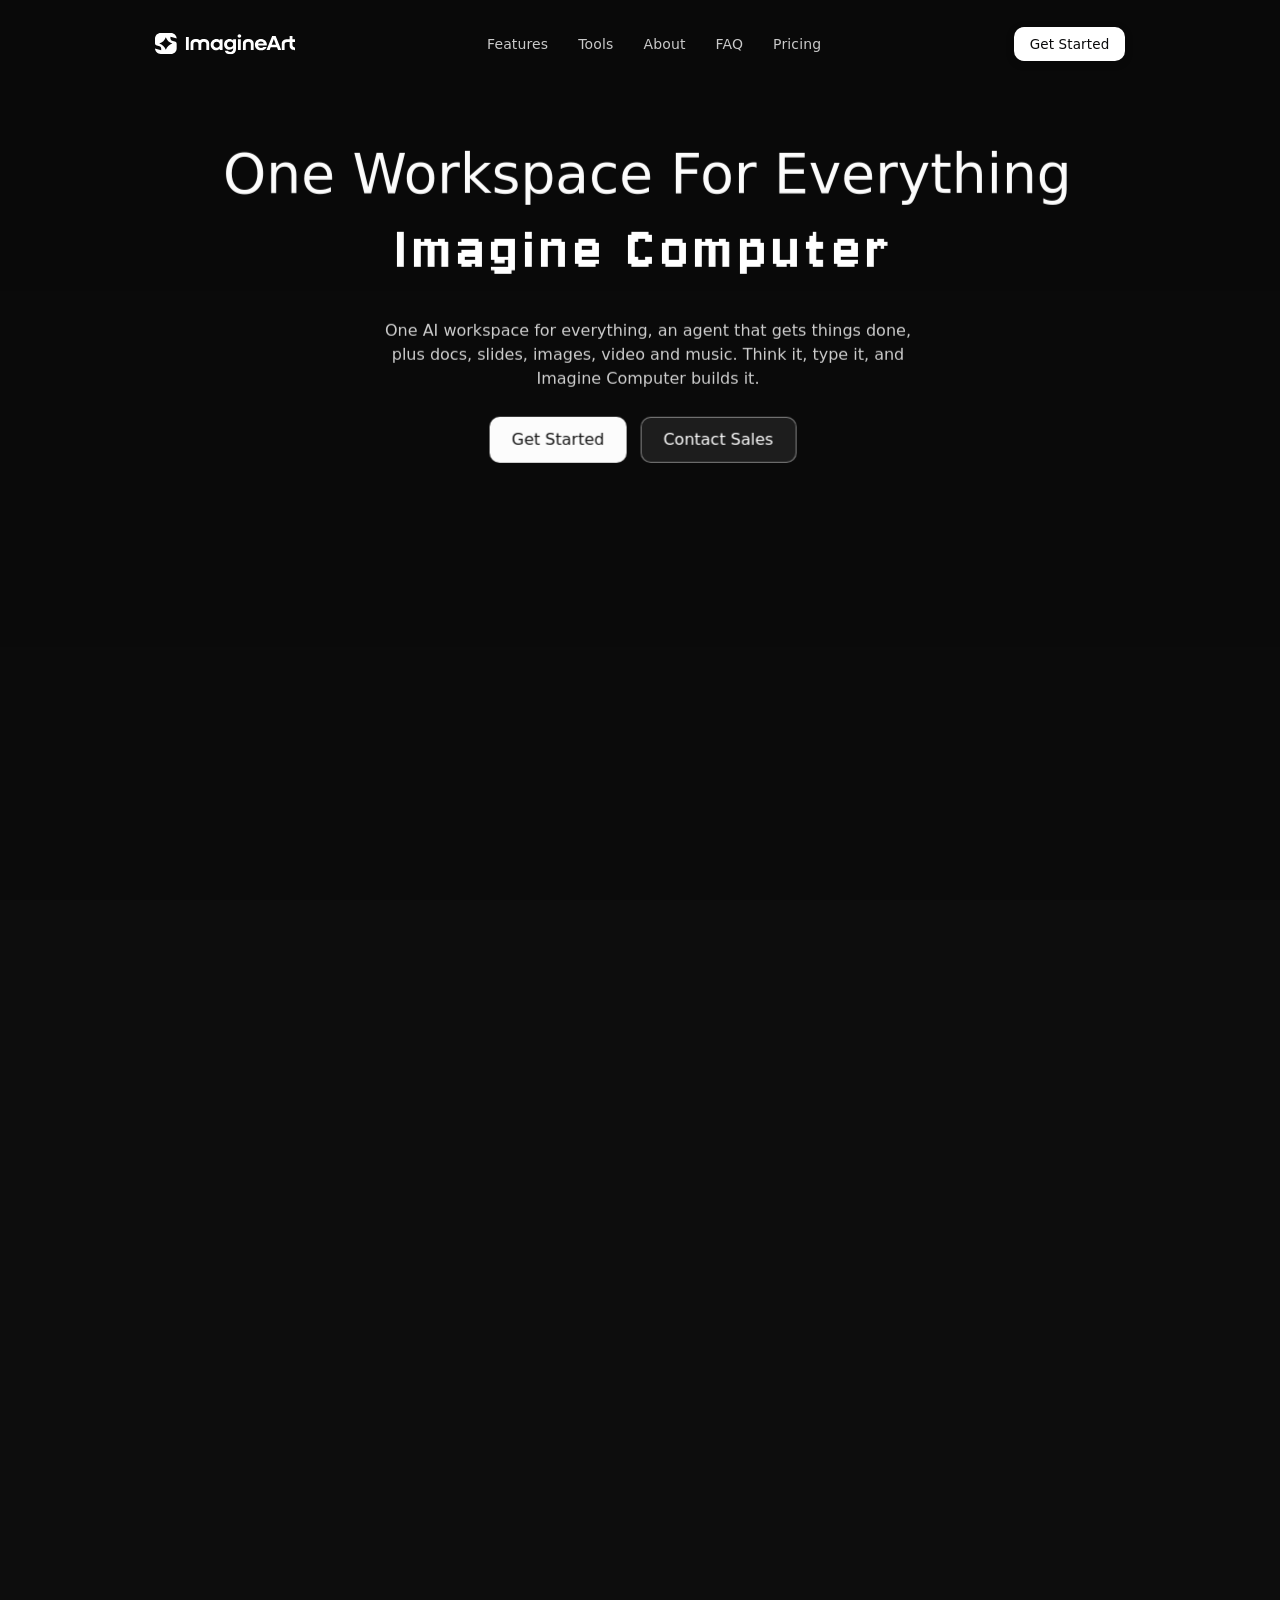
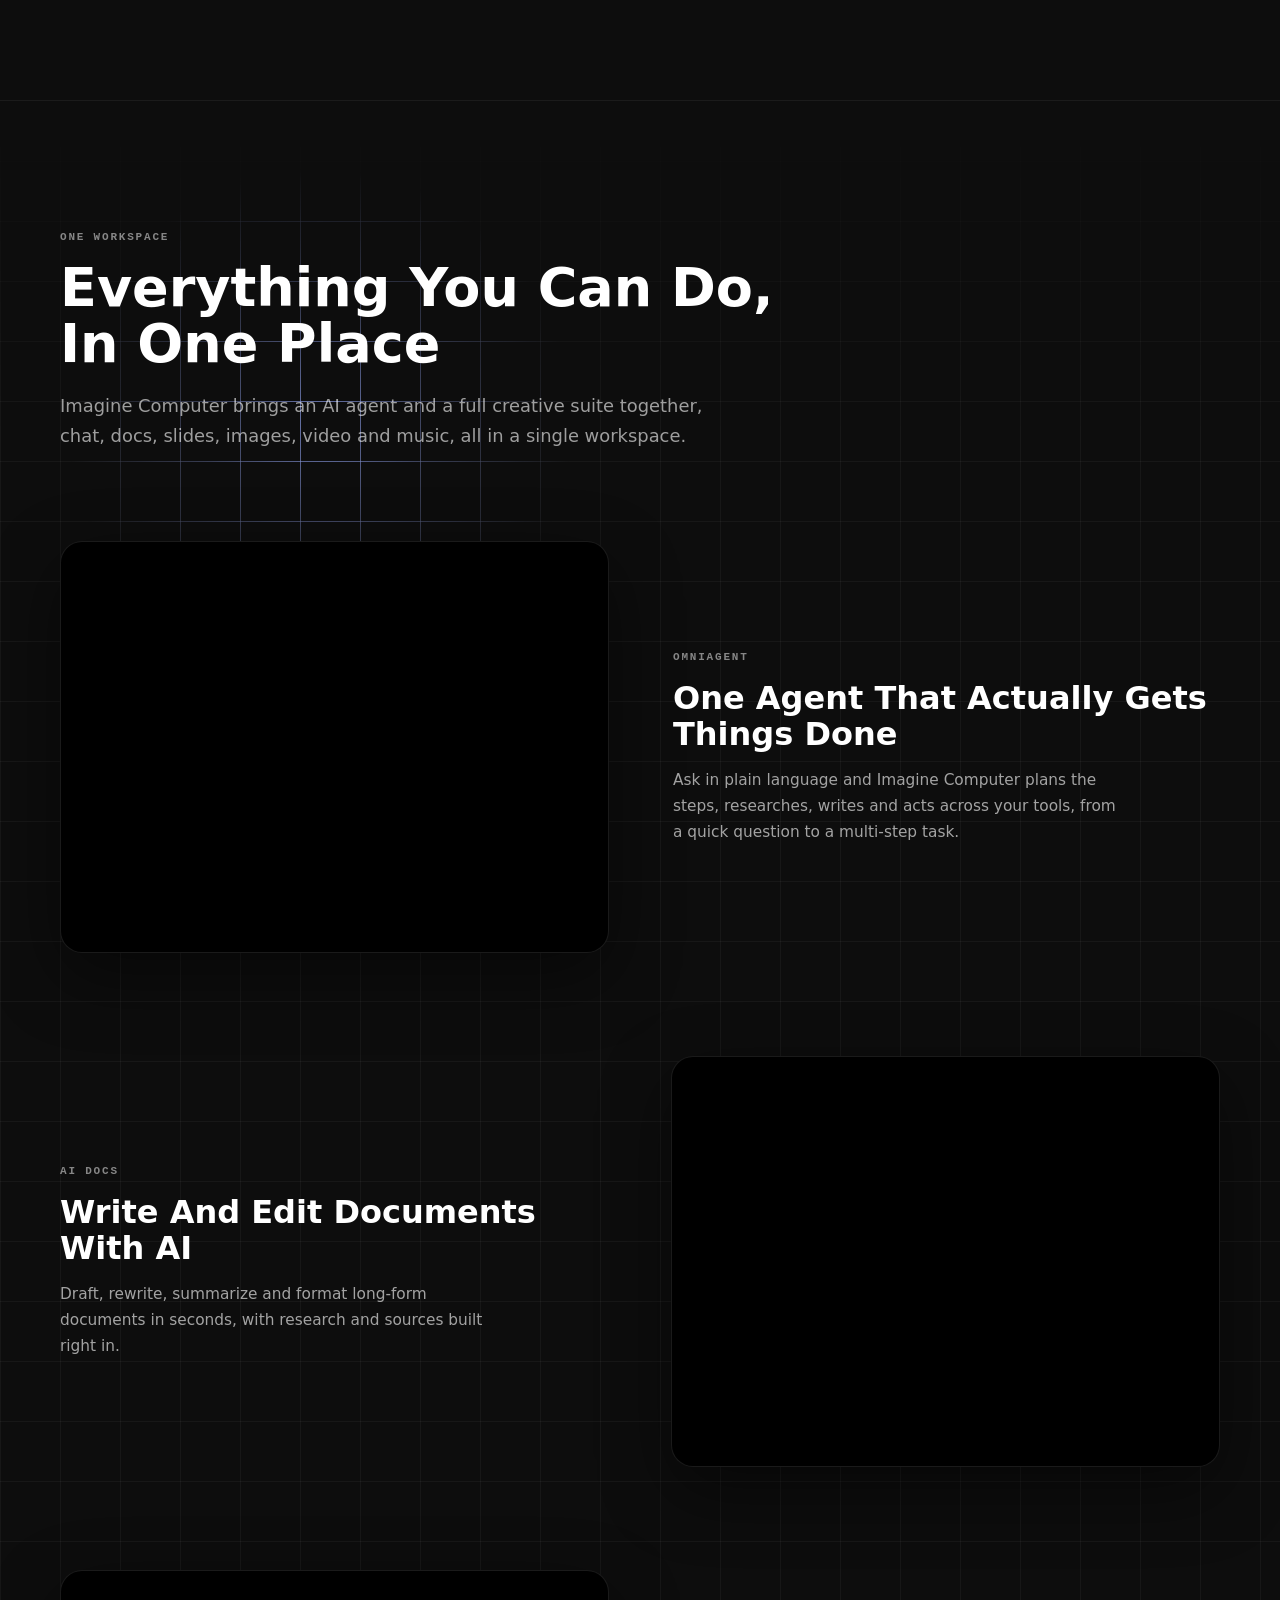
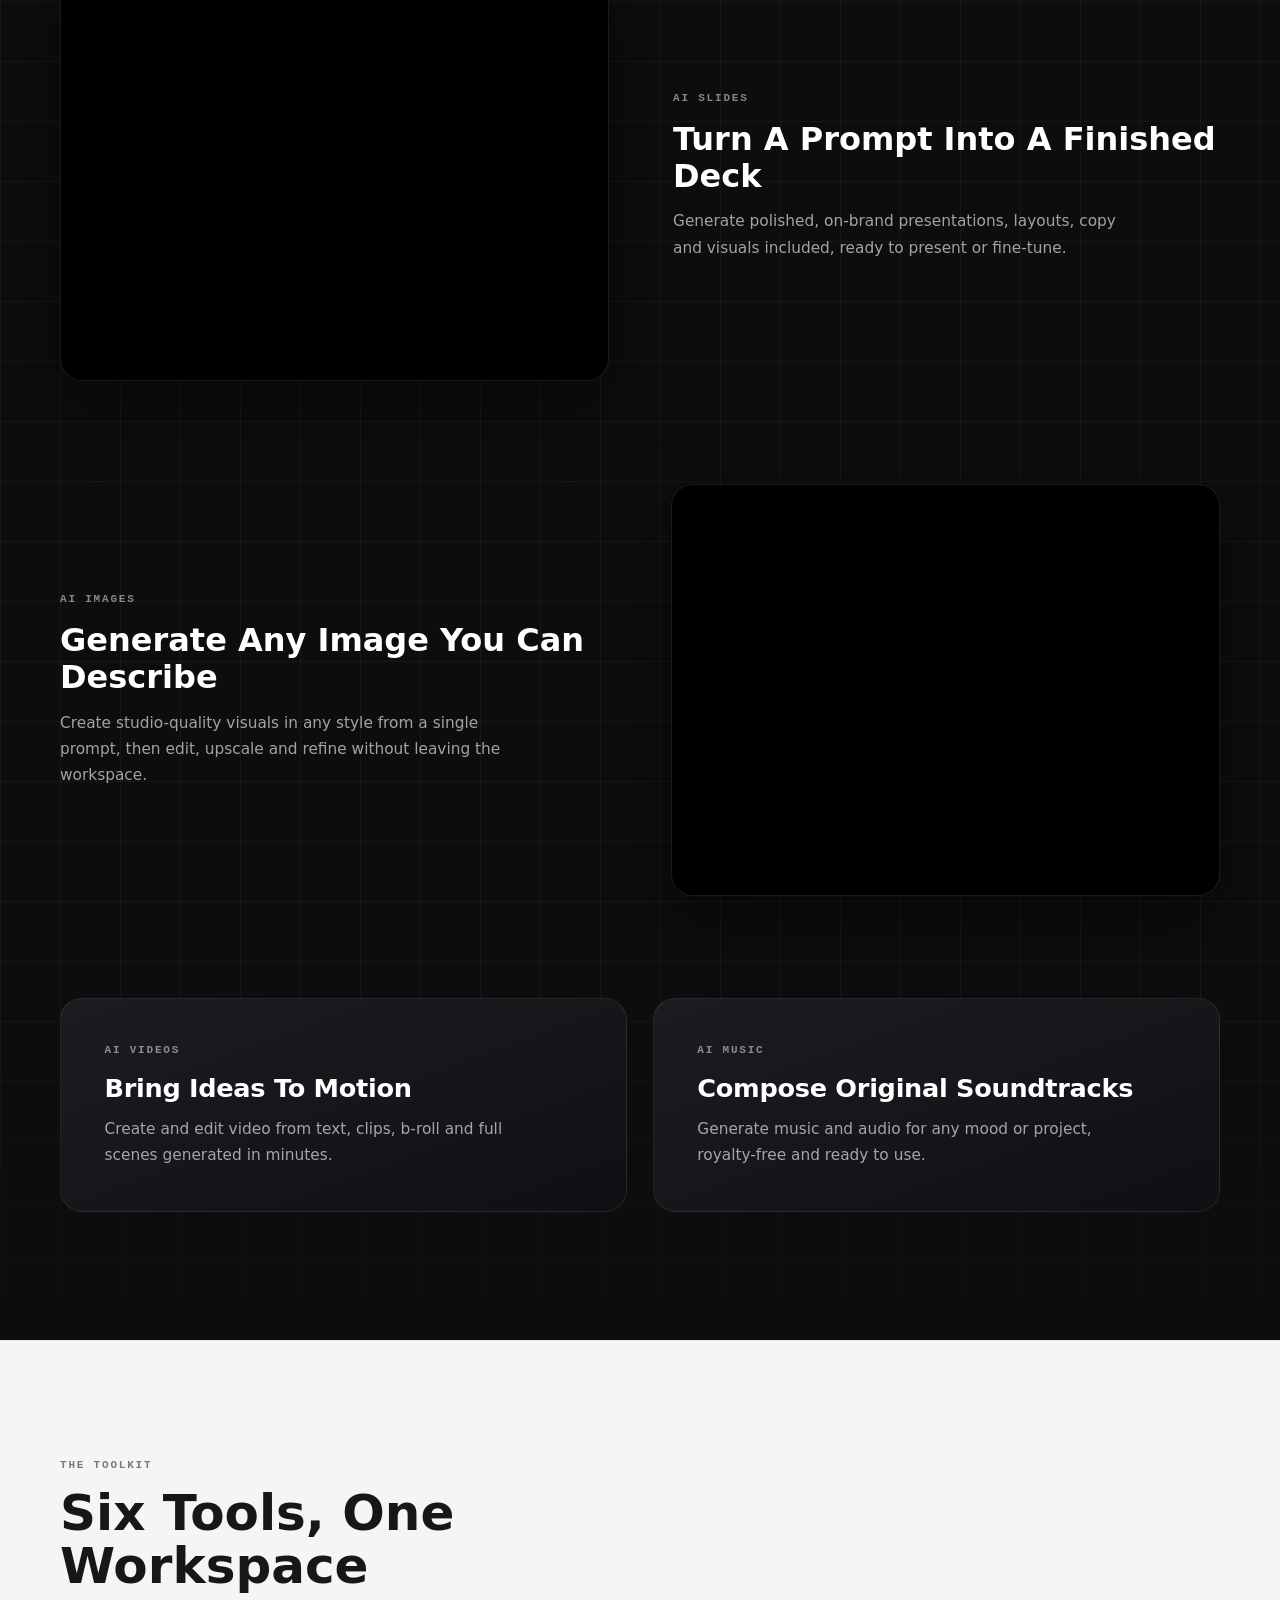
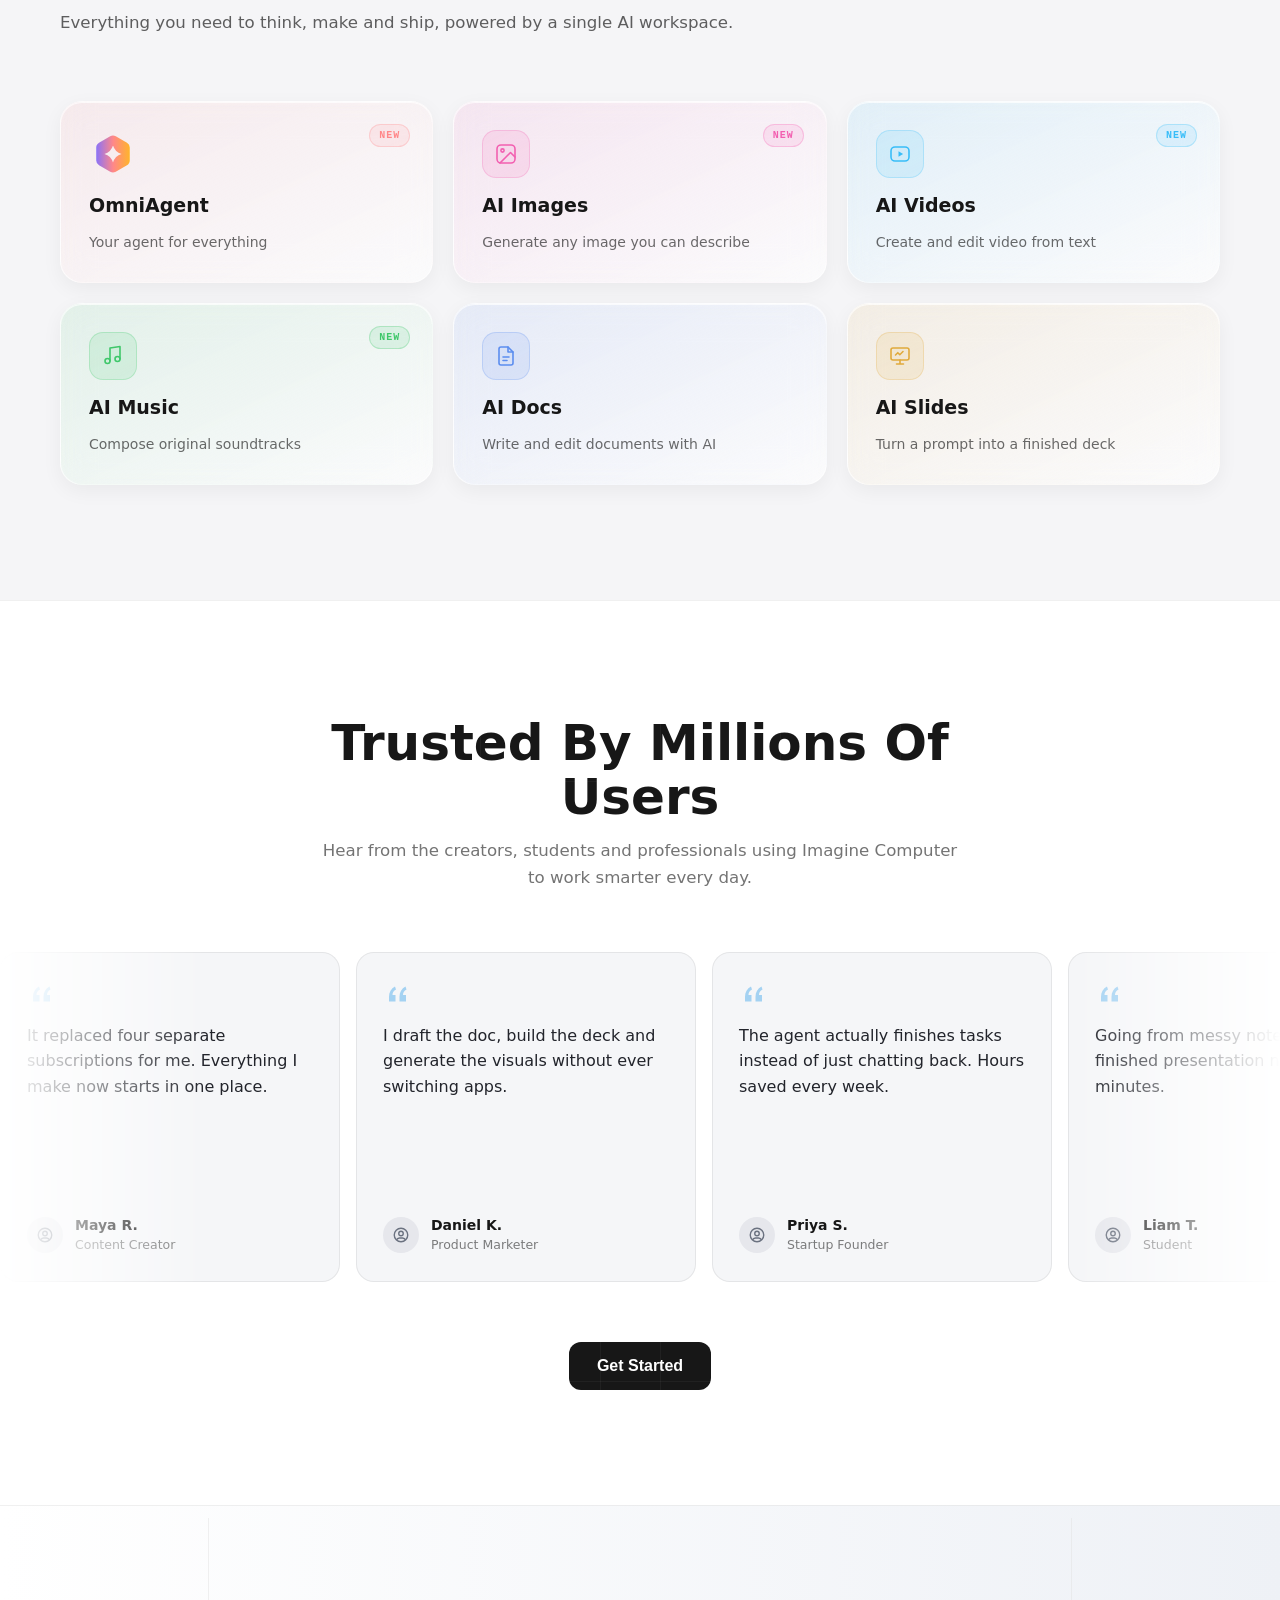
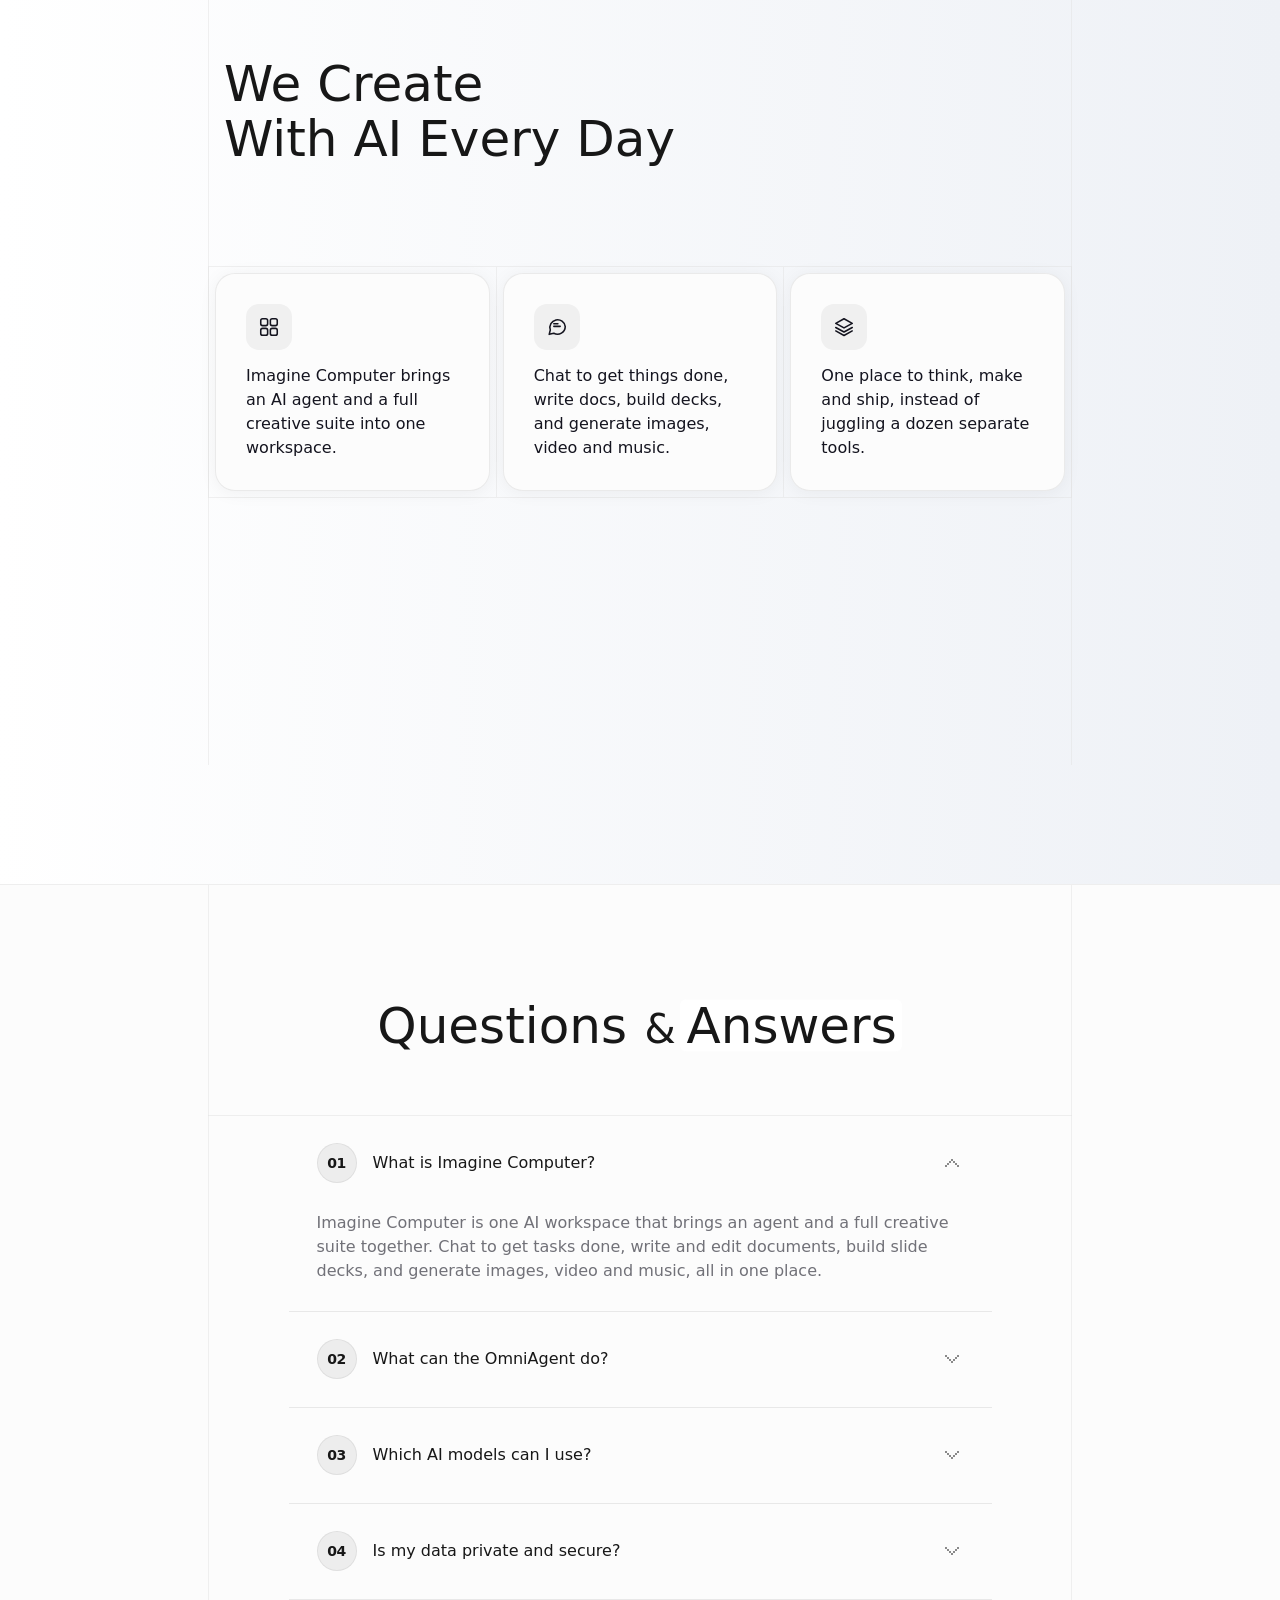
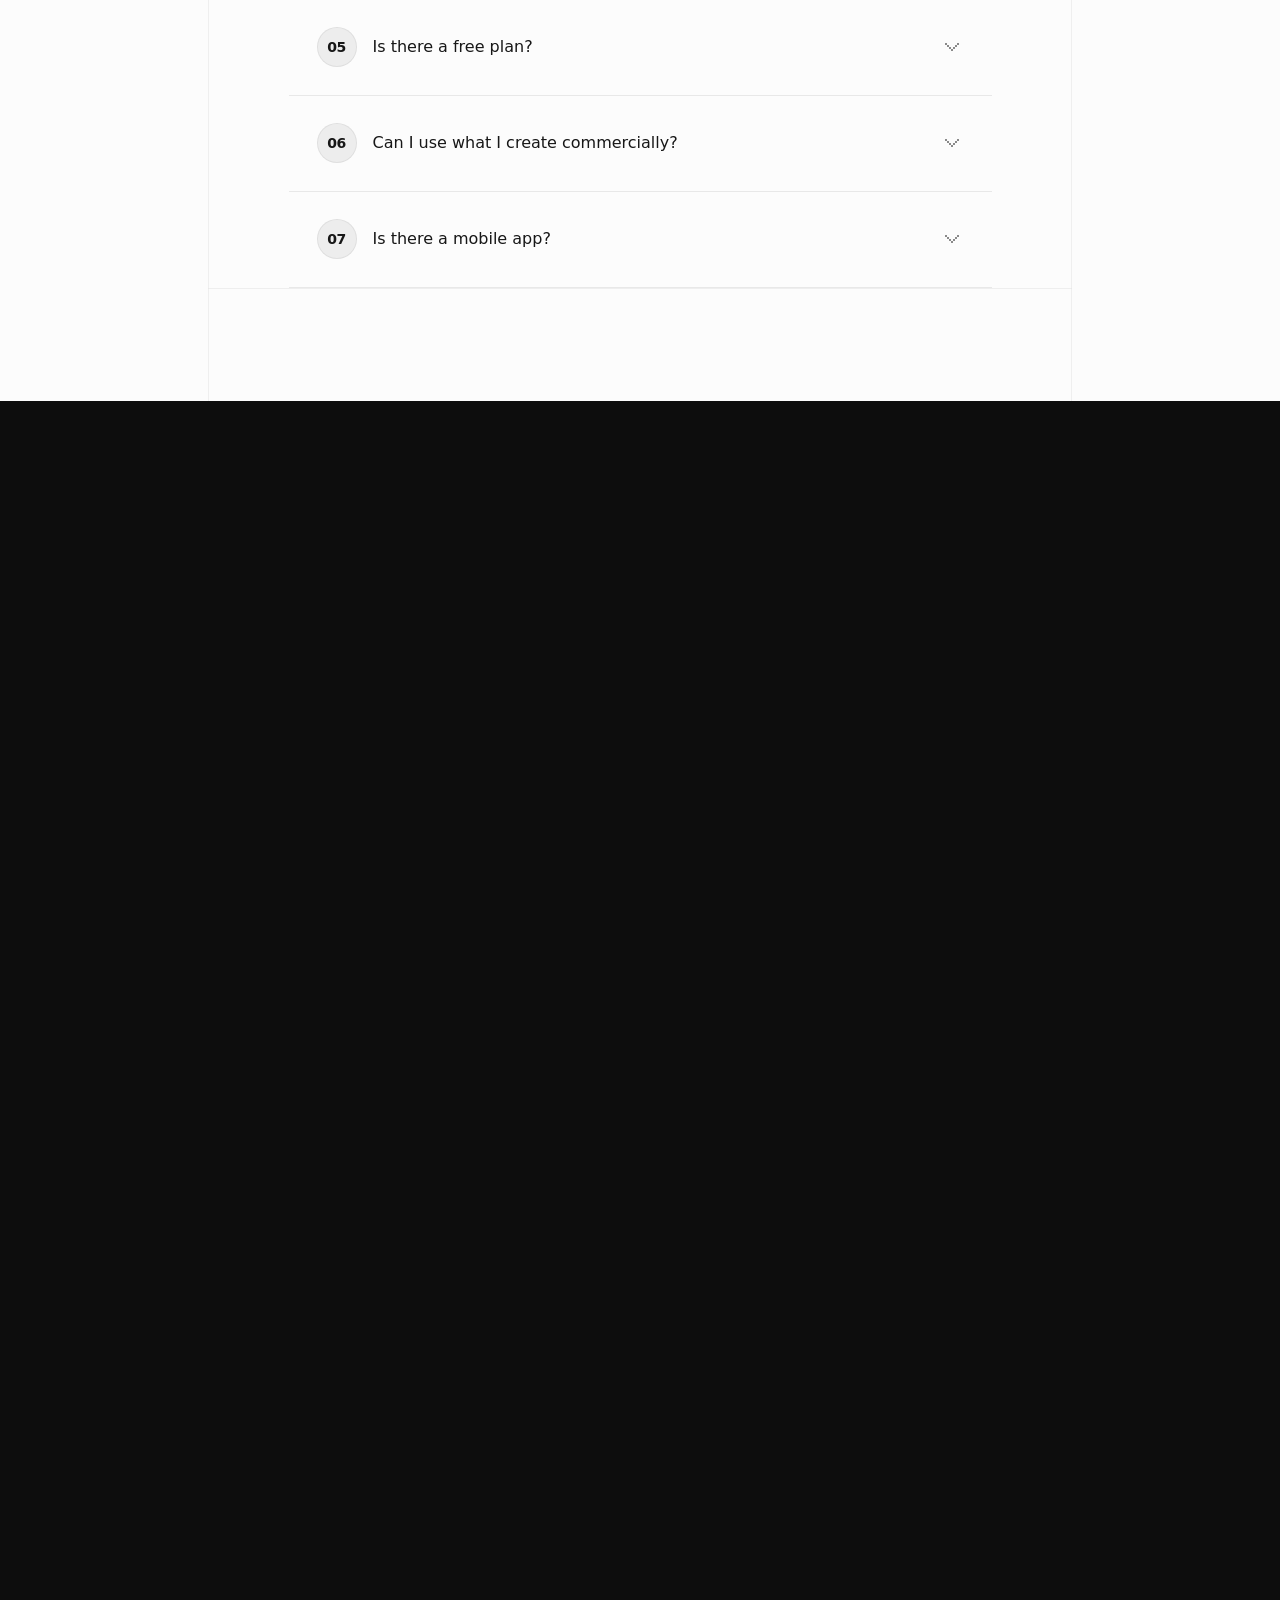
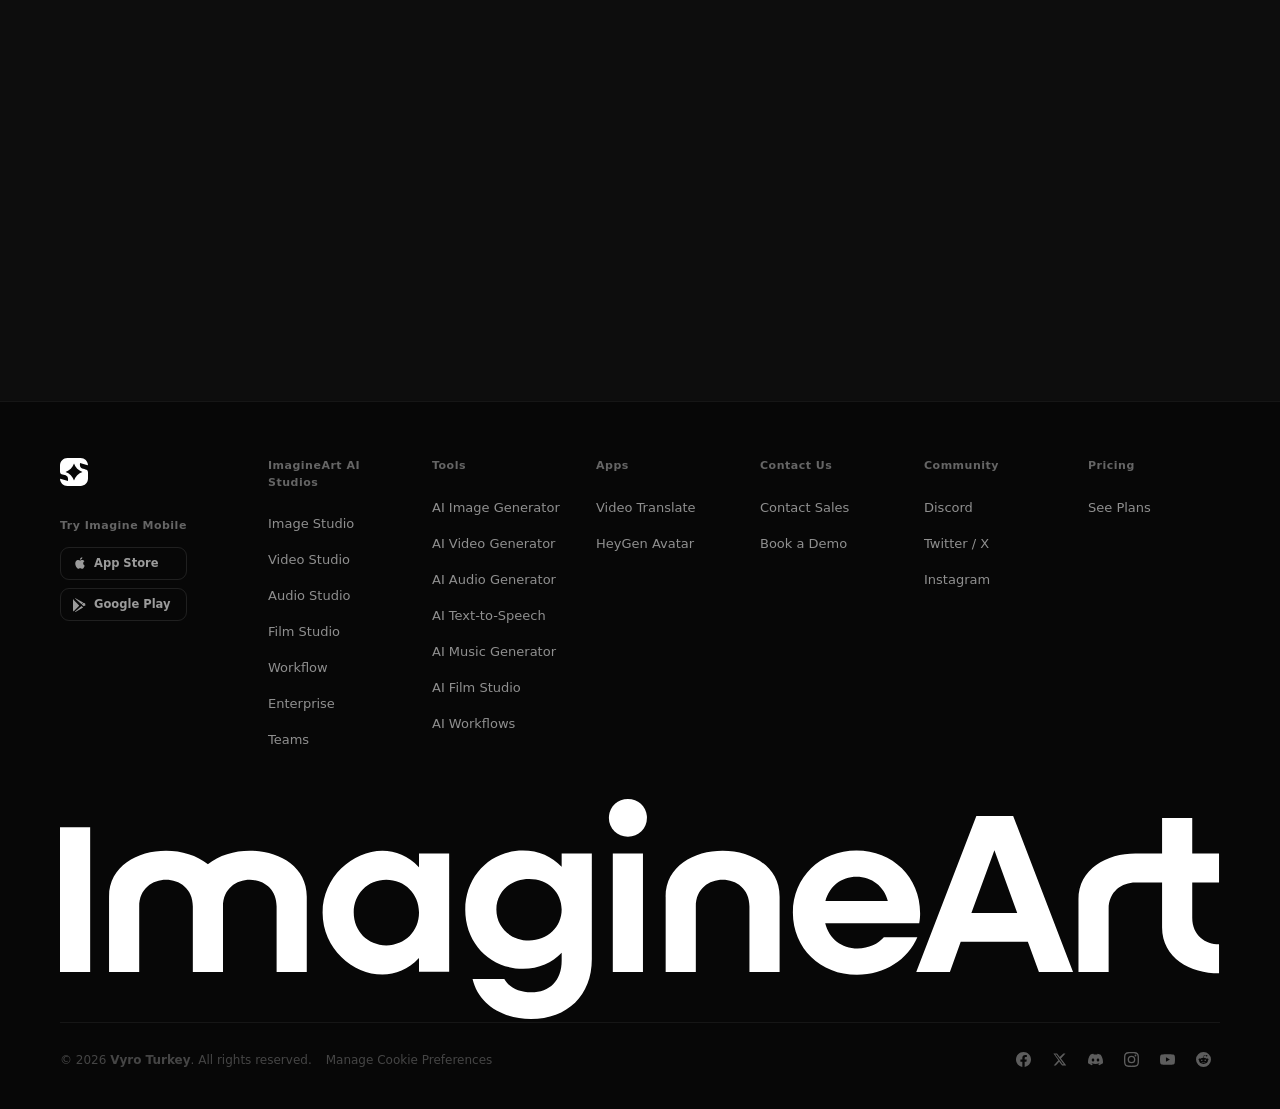
==== commit cd0fa49f: "Footer CTA: scroll-scrub video (replaces zoom image) Add all-keyframe cta-video.mp4 and scrub it fra" ====
--- a/index.html
+++ b/index.html
@@ -6,7 +6,7 @@
         t=l.createElement(r);t.async=1;t.src="https://www.clarity.ms/tag/"+i;
         y=l.getElementsByTagName(r)[0];y.parentNode.insertBefore(t,y);
       })(window, document, "clarity", "script", "vyp1ja1w4d");
-    </script><link rel="stylesheet" href="./assets/index.white2.css"><link rel="preconnect" href="https://fonts.googleapis.com"><link rel="preconnect" href="https://fonts.gstatic.com" crossorigin><link href="https://fonts.googleapis.com/css2?family=Pixelify+Sans:wght@400..700&display=swap" rel="stylesheet"><script type="application/ld+json">{"@context": "https://schema.org", "@type": "FAQPage", "mainEntity": [{"@type": "Question", "name": "What is Imagine Computer?", "acceptedAnswer": {"@type": "Answer", "text": "Imagine Computer is one AI workspace that brings an agent and a full creative suite together. Chat to get tasks done, write and edit documents, build slide decks, and generate images, video and music, all in one place."}}, {"@type": "Question", "name": "What can the OmniAgent do?", "acceptedAnswer": {"@type": "Answer", "text": "OmniAgent understands plain-language requests, plans the steps, researches, writes and takes action across your tools, so it can handle anything from a quick question to a full multi-step task."}}, {"@type": "Question", "name": "Which AI models can I use?", "acceptedAnswer": {"@type": "Answer", "text": "Imagine Computer brings leading models for chat, images, video and audio into one place, so you can pick the best one for each task without juggling separate subscriptions."}}, {"@type": "Question", "name": "Is my data private and secure?", "acceptedAnswer": {"@type": "Answer", "text": "Your work stays yours. Imagine Computer keeps your content private to your account, never sells your data, and lets you delete anything you create at any time."}}, {"@type": "Question", "name": "Is there a free plan?", "acceptedAnswer": {"@type": "Answer", "text": "Yes, you can start for free with no credit card required. Paid plans add higher limits, faster results and full commercial usage when you need them."}}, {"@type": "Question", "name": "Can I use what I create commercially?", "acceptedAnswer": {"@type": "Answer", "text": "Yes. On a paid plan you get full commercial rights to everything you make, from documents and decks to images, video and audio."}}, {"@type": "Question", "name": "Is there a mobile app?", "acceptedAnswer": {"@type": "Answer", "text": "Yes, Imagine is available on iOS and Android, so you can chat, create and pick up your work on the go, synced across web and mobile."}}]}</script></head> <body><!-- IMAGINE-KIT:START -->
+    </script><link rel="stylesheet" href="./assets/index.white2.css"><link rel="preconnect" href="https://fonts.googleapis.com"><link rel="preconnect" href="https://fonts.gstatic.com" crossorigin><link href="https://fonts.googleapis.com/css2?family=Jersey+10&display=swap" rel="stylesheet"><script type="application/ld+json">{"@context": "https://schema.org", "@type": "FAQPage", "mainEntity": [{"@type": "Question", "name": "What is Imagine Computer?", "acceptedAnswer": {"@type": "Answer", "text": "Imagine Computer is one AI workspace that brings an agent and a full creative suite together. Chat to get tasks done, write and edit documents, build slide decks, and generate images, video and music, all in one place."}}, {"@type": "Question", "name": "What can the OmniAgent do?", "acceptedAnswer": {"@type": "Answer", "text": "OmniAgent understands plain-language requests, plans the steps, researches, writes and takes action across your tools, so it can handle anything from a quick question to a full multi-step task."}}, {"@type": "Question", "name": "Which AI models can I use?", "acceptedAnswer": {"@type": "Answer", "text": "Imagine Computer brings leading models for chat, images, video and audio into one place, so you can pick the best one for each task without juggling separate subscriptions."}}, {"@type": "Question", "name": "Is my data private and secure?", "acceptedAnswer": {"@type": "Answer", "text": "Your work stays yours. Imagine Computer keeps your content private to your account, never sells your data, and lets you delete anything you create at any time."}}, {"@type": "Question", "name": "Is there a free plan?", "acceptedAnswer": {"@type": "Answer", "text": "Yes, you can start for free with no credit card required. Paid plans add higher limits, faster results and full commercial usage when you need them."}}, {"@type": "Question", "name": "Can I use what I create commercially?", "acceptedAnswer": {"@type": "Answer", "text": "Yes. On a paid plan you get full commercial rights to everything you make, from documents and decks to images, video and audio."}}, {"@type": "Question", "name": "Is there a mobile app?", "acceptedAnswer": {"@type": "Answer", "text": "Yes, Imagine is available on iOS and Android, so you can chat, create and pick up your work on the go, synced across web and mobile."}}]}</script></head> <body><!-- IMAGINE-KIT:START -->
 <style id="imagine-kit-style">
 @font-face{font-family:"Google Sans Flex";src:url("/Guidelines/fonts/google-sans-flex.ttf") format("truetype");font-weight:100 900;font-display:swap;}
 .im-nav,.im-nav *,.im-footer,.im-footer *{box-sizing:border-box;font-family:"Google Sans Flex","Inter",ui-sans-serif,system-ui,sans-serif;}
@@ -107,8 +107,8 @@
 .headingAccent[data-astro-cid-bbe6dxrz]{padding:0 !important;}
 /* "Imagine Computer" = Pixelify Sans, solid white, no gradient, no box. */
 .headingAccent[data-astro-cid-bbe6dxrz]{font-size:clamp(36px,5vw,65px) !important;padding:0 !important;}
-.headingAccentBase[data-astro-cid-bbe6dxrz]{font-family:"Pixelify Sans","Google Sans Flex",monospace !important;
-  font-weight:500 !important;background:none !important;color:#fff !important;-webkit-text-fill-color:#fff !important;
+.headingAccentBase[data-astro-cid-bbe6dxrz]{font-family:"Jersey 10","Google Sans Flex",monospace !important;
+  font-weight:400 !important;letter-spacing:.10em !important;background:none !important;color:#fff !important;-webkit-text-fill-color:#fff !important;
   padding:0 !important;border-radius:0 !important;text-shadow:none !important;-webkit-text-stroke:0 !important;}
 
 /* Hero content: nudge title/paragraph/CTA down a bit, set medium (500) weight */
@@ -239,9 +239,9 @@
 .sectionOuter[data-astro-cid-s7flme5r]{display:none !important;}
 /* Removed the "You shouldn't need a studio to create anything" comparison section */
 #comparison{display:none !important;}
-/* Footer-CTA image zoom-on-scroll (drop the leftover 3D perspective so scale renders cleanly) */
+/* Footer-CTA video scroll-scrub (drop the leftover 3D perspective; video fills the frame) */
 .canvasPerspective[data-astro-cid-hxscshf5]{perspective:none !important;}
-[data-cta-zoom]{object-fit:cover !important;object-position:center !important;transform-origin:center center;will-change:transform;transition:transform .05s linear;}
+[data-cta-zoom]{width:100% !important;height:100% !important;object-fit:cover !important;object-position:center !important;}
 
 /* QA: FAQ "answers" accent was an ink black box -> white highlight + dark text */
 .faqHeadingAccent[data-astro-cid-z6gx6xcw]::before{background:#FFFFFF !important;border-radius:6px !important;}
@@ -443,7 +443,7 @@
 Imagine Computer brings your agent and every creative tool into one place. Free to start, no credit card required.
 </p> </div> </div> <div class="ctaBtnWrap" data-astro-cid-v2cbyr3p=""> <a href="https://grafit.s3.eu-central-1.amazonaws.com/squeeze/Squeeze.dmg" download="" data-btn="true" data-astro-cid-vnzlvqnm="true" class="button"> <span class="circleWrap" aria-hidden="true" data-astro-cid-vnzlvqnm=""> <span class="circle" data-btn-circle="" data-astro-cid-vnzlvqnm="" style="left: 8.3%; top: -79.3%; width: 198.4%;"></span> </span> <span class="label" data-astro-cid-vnzlvqnm=""> 
 Get Started
-</span> </a>   </div> </div> <div class="ditherStrip" aria-hidden="true" data-astro-cid-v2cbyr3p=""> <astro-island uid="Z1kwkDn" prefix="r14" component-url="/_astro/AboutCtaDitherStrip.Ca27TtiZ.js" component-export="default" renderer-url="/_astro/client.BWXmB5K8.js" props="{&quot;data-astro-cid-v2cbyr3p&quot;:[0,true]}" client="load" opts="{&quot;name&quot;:&quot;AboutCtaDitherStrip&quot;,&quot;value&quot;:true}" await-children=""><div class="shader" style="width:100%;height:100%;display:block"><canvas data-renderer="shaders" style="width:100%;height:100%;display:block" data-engine="three.js r184 webgpu" width="938" height="40"></canvas><span style="display:contents" data-shader-id="_r14R_5_"><span style="display:contents" data-shader-id="_r14R_t_"></span></span></div></astro-island> </div> </div> </div> </div> </div> </section>  <script type="module">(()=>{const e=document.querySelector("#about"),t=e?.querySelector("[data-about-parallax]");if(!e||!t)return;let o=!1;const l=()=>{const i=e.getBoundingClientRect().top*.15;t.style.transform=`translateY(${i}px)`,o=!1};window.addEventListener("scroll",()=>{o||(requestAnimationFrame(l),o=!0)},{passive:!0}),l()})();const h=.15,w=120,c=document.querySelector("#about");if(c){const e=c.querySelector("[data-about-content-col]"),t=c.querySelector("[data-about-heading]"),o=t?.querySelector("[data-about-reveal]"),l=Array.from(c.querySelectorAll("[data-about-card]")),i=c.querySelector("[data-about-cta-row]");if(e&&t&&o){const A=()=>{const n=[...l,...i?[i]:[]],v=new Array(n.length).fill(!1),d=new Array(n.length).fill(!1);let y=performance.now()-w;const f=()=>{const a=d.findIndex((u,b)=>u&&!v[b]);if(a===-1)return;v[a]=!0;const r=performance.now(),s=Math.max(r,y+w);y=s,setTimeout(()=>{n[a].dataset.itemRevealed="true",f()},s-r)};n.forEach((a,r)=>{const s=a.getBoundingClientRect();if(s.top<window.innerHeight&&s.bottom>0)d[r]=!0;else{const u=new IntersectionObserver(([b])=>{b.intersectionRatio>=.1&&!d[r]&&(d[r]=!0,f(),u.disconnect())},{threshold:[0,.1]});u.observe(a)}}),f()};let m=!1;const R=new IntersectionObserver(([n])=>{n.intersectionRatio>=h&&!m&&(m=!0,o.dataset.aboutReveal="true",e.dataset.revealed="true",A(),R.disconnect())},{threshold:[0,h]});R.observe(t)}}</script> <section class="section section-border-motion" id="faq" data-astro-cid-z6gx6xcw="" data-border-in="true"> <div class="grid" data-astro-cid-z6gx6xcw=""> <div class="contentCol" data-faq-content-col="" data-revealed="true" data-astro-cid-z6gx6xcw=""> <div class="headingBlock" data-faq-heading="" data-astro-cid-z6gx6xcw=""> <div class="reveal" data-faq-reveal="true" style="--base-delay: 80ms; --stagger: 90ms;" data-astro-cid-z6gx6xcw=""> <div class="line" style="--line-i: 0;" data-astro-cid-z6gx6xcw=""> <div class="lineInner" data-astro-cid-z6gx6xcw=""> <h2 class="heading headingFaqInline" data-astro-cid-z6gx6xcw=""> <span class="headingWord" data-astro-cid-z6gx6xcw="">Questions</span> <span class="headingAmp" data-astro-cid-z6gx6xcw="">&nbsp;&amp;</span> <span class="faqAccentOuter" data-astro-cid-z6gx6xcw=""> <span class="faqHeadingAccent" data-faq-accent="" data-astro-cid-z6gx6xcw=""> <span class="faqAccentBase" data-astro-cid-z6gx6xcw="">answers</span> <span class="faqAccentFill" aria-hidden="true" data-astro-cid-z6gx6xcw="">answers</span> </span> </span> </h2> </div> </div> </div> </div> <div class="accordionWrap" data-faq-body="" data-revealed="false" data-astro-cid-z6gx6xcw=""> <div class="accordionList" data-faq-list="" data-astro-cid-z6gx6xcw=""> <div class="accordionItem" data-faq-item="" data-open="true" data-astro-cid-z6gx6xcw="" data-item-revealed="true"> <button class="accordionHeader" data-faq-header="" aria-expanded="true" data-astro-cid-z6gx6xcw=""> <span class="numBadge" data-astro-cid-z6gx6xcw=""> <span class="numText" data-astro-cid-z6gx6xcw="">01</span> </span> <span class="question" data-astro-cid-z6gx6xcw="">What is Imagine Computer?</span> <span class="chevron" aria-hidden="true" data-astro-cid-z6gx6xcw=""> <svg width="14" height="8" viewBox="0 0 14 8" fill="none" xmlns="http://www.w3.org/2000/svg" data-astro-cid-z6gx6xcw=""> <path d="M8 8H6V6H8V8Z" fill="#171717" fill-opacity="0.5" data-astro-cid-z6gx6xcw=""></path> <path d="M6 6H4V4H6V6Z" fill="#171717" fill-opacity="0.5" data-astro-cid-z6gx6xcw=""></path> <path d="M10 6H8V4H10V6Z" fill="#171717" fill-opacity="0.5" data-astro-cid-z6gx6xcw=""></path> <path d="M4 4H2V2H4V4Z" fill="#171717" fill-opacity="0.5" data-astro-cid-z6gx6xcw=""></path> <path d="M12 4H10V2H12V4Z" fill="#171717" fill-opacity="0.5" data-astro-cid-z6gx6xcw=""></path> <path d="M2 2H0V0H2V2Z" fill="#171717" fill-opacity="0.5" data-astro-cid-z6gx6xcw=""></path> <path d="M14 2H12V0H14V2Z" fill="#171717" fill-opacity="0.5" data-astro-cid-z6gx6xcw=""></path> </svg> </span> </button> <div class="accordionBody" data-faq-body-item="" data-astro-cid-z6gx6xcw=""> <div class="accordionBodyInner" data-astro-cid-z6gx6xcw=""> <p class="answer" data-astro-cid-z6gx6xcw="">Imagine Computer is one AI workspace that brings an agent and a full creative suite together. Chat to get tasks done, write and edit documents, build slide decks, and generate images, video and music, all in one place.</p> <div class="ditherStrip" data-faq-dither-slot="" aria-hidden="true" data-astro-cid-z6gx6xcw=""><div style="width: 100%; height: 100%;"><div class="shader" style="width: 100%; height: 100%; display: block;"><canvas data-renderer="shaders" style="width: 100%; height: 100%; display: block;" data-engine="three.js r184 webgpu" width="701" height="80"></canvas><span data-shader-id="_r15r_1_" style="display: contents;"><span data-shader-id="_r15r_2_" style="display: contents;"></span></span></div></div></div> </div> </div> </div><div class="accordionItem" data-faq-item="" data-open="false" data-astro-cid-z6gx6xcw="" data-item-revealed="true"> <button class="accordionHeader" data-faq-header="" aria-expanded="false" data-astro-cid-z6gx6xcw=""> <span class="numBadge" data-astro-cid-z6gx6xcw=""> <span class="numText" data-astro-cid-z6gx6xcw="">02</span> </span> <span class="question" data-astro-cid-z6gx6xcw="">What can the OmniAgent do?</span> <span class="chevron" aria-hidden="true" data-astro-cid-z6gx6xcw=""> <svg width="14" height="8" viewBox="0 0 14 8" fill="none" xmlns="http://www.w3.org/2000/svg" data-astro-cid-z6gx6xcw=""> <path d="M8 8H6V6H8V8Z" fill="#171717" fill-opacity="0.5" data-astro-cid-z6gx6xcw=""></path> <path d="M6 6H4V4H6V6Z" fill="#171717" fill-opacity="0.5" data-astro-cid-z6gx6xcw=""></path> <path d="M10 6H8V4H10V6Z" fill="#171717" fill-opacity="0.5" data-astro-cid-z6gx6xcw=""></path> <path d="M4 4H2V2H4V4Z" fill="#171717" fill-opacity="0.5" data-astro-cid-z6gx6xcw=""></path> <path d="M12 4H10V2H12V4Z" fill="#171717" fill-opacity="0.5" data-astro-cid-z6gx6xcw=""></path> <path d="M2 2H0V0H2V2Z" fill="#171717" fill-opacity="0.5" data-astro-cid-z6gx6xcw=""></path> <path d="M14 2H12V0H14V2Z" fill="#171717" fill-opacity="0.5" data-astro-cid-z6gx6xcw=""></path> </svg> </span> </button> <div class="accordionBody" data-faq-body-item="" data-astro-cid-z6gx6xcw=""> <div class="accordionBodyInner" data-astro-cid-z6gx6xcw=""> <p class="answer" data-astro-cid-z6gx6xcw="">OmniAgent understands plain-language requests, plans the steps, researches, writes and takes action across your tools, so it can handle anything from a quick question to a full multi-step task.</p> <div class="ditherStrip" data-faq-dither-slot="" aria-hidden="true" data-astro-cid-z6gx6xcw=""></div> </div> </div> </div><div class="accordionItem" data-faq-item="" data-open="false" data-astro-cid-z6gx6xcw="" data-item-revealed="true"> <button class="accordionHeader" data-faq-header="" aria-expanded="false" data-astro-cid-z6gx6xcw=""> <span class="numBadge" data-astro-cid-z6gx6xcw=""> <span class="numText" data-astro-cid-z6gx6xcw="">03</span> </span> <span class="question" data-astro-cid-z6gx6xcw="">Which AI models can I use?</span> <span class="chevron" aria-hidden="true" data-astro-cid-z6gx6xcw=""> <svg width="14" height="8" viewBox="0 0 14 8" fill="none" xmlns="http://www.w3.org/2000/svg" data-astro-cid-z6gx6xcw=""> <path d="M8 8H6V6H8V8Z" fill="#171717" fill-opacity="0.5" data-astro-cid-z6gx6xcw=""></path> <path d="M6 6H4V4H6V6Z" fill="#171717" fill-opacity="0.5" data-astro-cid-z6gx6xcw=""></path> <path d="M10 6H8V4H10V6Z" fill="#171717" fill-opacity="0.5" data-astro-cid-z6gx6xcw=""></path> <path d="M4 4H2V2H4V4Z" fill="#171717" fill-opacity="0.5" data-astro-cid-z6gx6xcw=""></path> <path d="M12 4H10V2H12V4Z" fill="#171717" fill-opacity="0.5" data-astro-cid-z6gx6xcw=""></path> <path d="M2 2H0V0H2V2Z" fill="#171717" fill-opacity="0.5" data-astro-cid-z6gx6xcw=""></path> <path d="M14 2H12V0H14V2Z" fill="#171717" fill-opacity="0.5" data-astro-cid-z6gx6xcw=""></path> </svg> </span> </button> <div class="accordionBody" data-faq-body-item="" data-astro-cid-z6gx6xcw=""> <div class="accordionBodyInner" data-astro-cid-z6gx6xcw=""> <p class="answer" data-astro-cid-z6gx6xcw="">Imagine Computer brings leading models for chat, images, video and audio into one place, so you can pick the best one for each task without juggling separate subscriptions.</p> <div class="ditherStrip" data-faq-dither-slot="" aria-hidden="true" data-astro-cid-z6gx6xcw=""></div> </div> </div> </div><div class="accordionItem" data-faq-item="" data-open="false" data-astro-cid-z6gx6xcw="" data-item-revealed="true"> <button class="accordionHeader" data-faq-header="" aria-expanded="false" data-astro-cid-z6gx6xcw=""> <span class="numBadge" data-astro-cid-z6gx6xcw=""> <span class="numText" data-astro-cid-z6gx6xcw="">04</span> </span> <span class="question" data-astro-cid-z6gx6xcw="">Is my data private and secure?</span> <span class="chevron" aria-hidden="true" data-astro-cid-z6gx6xcw=""> <svg width="14" height="8" viewBox="0 0 14 8" fill="none" xmlns="http://www.w3.org/2000/svg" data-astro-cid-z6gx6xcw=""> <path d="M8 8H6V6H8V8Z" fill="#171717" fill-opacity="0.5" data-astro-cid-z6gx6xcw=""></path> <path d="M6 6H4V4H6V6Z" fill="#171717" fill-opacity="0.5" data-astro-cid-z6gx6xcw=""></path> <path d="M10 6H8V4H10V6Z" fill="#171717" fill-opacity="0.5" data-astro-cid-z6gx6xcw=""></path> <path d="M4 4H2V2H4V4Z" fill="#171717" fill-opacity="0.5" data-astro-cid-z6gx6xcw=""></path> <path d="M12 4H10V2H12V4Z" fill="#171717" fill-opacity="0.5" data-astro-cid-z6gx6xcw=""></path> <path d="M2 2H0V0H2V2Z" fill="#171717" fill-opacity="0.5" data-astro-cid-z6gx6xcw=""></path> <path d="M14 2H12V0H14V2Z" fill="#171717" fill-opacity="0.5" data-astro-cid-z6gx6xcw=""></path> </svg> </span> </button> <div class="accordionBody" data-faq-body-item="" data-astro-cid-z6gx6xcw=""> <div class="accordionBodyInner" data-astro-cid-z6gx6xcw=""> <p class="answer" data-astro-cid-z6gx6xcw="">Your work stays yours. Imagine Computer keeps your content private to your account, never sells your data, and lets you delete anything you create at any time.</p> <div class="ditherStrip" data-faq-dither-slot="" aria-hidden="true" data-astro-cid-z6gx6xcw=""></div> </div> </div> </div><div class="accordionItem" data-faq-item="" data-open="false" data-astro-cid-z6gx6xcw="" data-item-revealed="true"> <button class="accordionHeader" data-faq-header="" aria-expanded="false" data-astro-cid-z6gx6xcw=""> <span class="numBadge" data-astro-cid-z6gx6xcw=""> <span class="numText" data-astro-cid-z6gx6xcw="">05</span> </span> <span class="question" data-astro-cid-z6gx6xcw="">Is there a free plan?</span> <span class="chevron" aria-hidden="true" data-astro-cid-z6gx6xcw=""> <svg width="14" height="8" viewBox="0 0 14 8" fill="none" xmlns="http://www.w3.org/2000/svg" data-astro-cid-z6gx6xcw=""> <path d="M8 8H6V6H8V8Z" fill="#171717" fill-opacity="0.5" data-astro-cid-z6gx6xcw=""></path> <path d="M6 6H4V4H6V6Z" fill="#171717" fill-opacity="0.5" data-astro-cid-z6gx6xcw=""></path> <path d="M10 6H8V4H10V6Z" fill="#171717" fill-opacity="0.5" data-astro-cid-z6gx6xcw=""></path> <path d="M4 4H2V2H4V4Z" fill="#171717" fill-opacity="0.5" data-astro-cid-z6gx6xcw=""></path> <path d="M12 4H10V2H12V4Z" fill="#171717" fill-opacity="0.5" data-astro-cid-z6gx6xcw=""></path> <path d="M2 2H0V0H2V2Z" fill="#171717" fill-opacity="0.5" data-astro-cid-z6gx6xcw=""></path> <path d="M14 2H12V0H14V2Z" fill="#171717" fill-opacity="0.5" data-astro-cid-z6gx6xcw=""></path> </svg> </span> </button> <div class="accordionBody" data-faq-body-item="" data-astro-cid-z6gx6xcw=""> <div class="accordionBodyInner" data-astro-cid-z6gx6xcw=""> <p class="answer" data-astro-cid-z6gx6xcw="">Yes, you can start for free with no credit card required. Paid plans add higher limits, faster results and full commercial usage when you need them.</p> <div class="ditherStrip" data-faq-dither-slot="" aria-hidden="true" data-astro-cid-z6gx6xcw=""></div> </div> </div> </div><div class="accordionItem" data-faq-item="" data-open="false" data-astro-cid-z6gx6xcw="" data-item-revealed="true"> <button class="accordionHeader" data-faq-header="" aria-expanded="false" data-astro-cid-z6gx6xcw=""> <span class="numBadge" data-astro-cid-z6gx6xcw=""> <span class="numText" data-astro-cid-z6gx6xcw="">06</span> </span> <span class="question" data-astro-cid-z6gx6xcw="">Can I use what I create commercially?</span> <span class="chevron" aria-hidden="true" data-astro-cid-z6gx6xcw=""> <svg width="14" height="8" viewBox="0 0 14 8" fill="none" xmlns="http://www.w3.org/2000/svg" data-astro-cid-z6gx6xcw=""> <path d="M8 8H6V6H8V8Z" fill="#171717" fill-opacity="0.5" data-astro-cid-z6gx6xcw=""></path> <path d="M6 6H4V4H6V6Z" fill="#171717" fill-opacity="0.5" data-astro-cid-z6gx6xcw=""></path> <path d="M10 6H8V4H10V6Z" fill="#171717" fill-opacity="0.5" data-astro-cid-z6gx6xcw=""></path> <path d="M4 4H2V2H4V4Z" fill="#171717" fill-opacity="0.5" data-astro-cid-z6gx6xcw=""></path> <path d="M12 4H10V2H12V4Z" fill="#171717" fill-opacity="0.5" data-astro-cid-z6gx6xcw=""></path> <path d="M2 2H0V0H2V2Z" fill="#171717" fill-opacity="0.5" data-astro-cid-z6gx6xcw=""></path> <path d="M14 2H12V0H14V2Z" fill="#171717" fill-opacity="0.5" data-astro-cid-z6gx6xcw=""></path> </svg> </span> </button> <div class="accordionBody" data-faq-body-item="" data-astro-cid-z6gx6xcw=""> <div class="accordionBodyInner" data-astro-cid-z6gx6xcw=""> <p class="answer" data-astro-cid-z6gx6xcw="">Yes. On a paid plan you get full commercial rights to everything you make, from documents and decks to images, video and audio.</p> <div class="ditherStrip" data-faq-dither-slot="" aria-hidden="true" data-astro-cid-z6gx6xcw=""></div> </div> </div> </div><div class="accordionItem" data-faq-item="" data-open="false" data-astro-cid-z6gx6xcw="" data-item-revealed="true"> <button class="accordionHeader" data-faq-header="" aria-expanded="false" data-astro-cid-z6gx6xcw=""> <span class="numBadge" data-astro-cid-z6gx6xcw=""> <span class="numText" data-astro-cid-z6gx6xcw="">07</span> </span> <span class="question" data-astro-cid-z6gx6xcw="">Is there a mobile app?</span> <span class="chevron" aria-hidden="true" data-astro-cid-z6gx6xcw=""> <svg width="14" height="8" viewBox="0 0 14 8" fill="none" xmlns="http://www.w3.org/2000/svg" data-astro-cid-z6gx6xcw=""> <path d="M8 8H6V6H8V8Z" fill="#171717" fill-opacity="0.5" data-astro-cid-z6gx6xcw=""></path> <path d="M6 6H4V4H6V6Z" fill="#171717" fill-opacity="0.5" data-astro-cid-z6gx6xcw=""></path> <path d="M10 6H8V4H10V6Z" fill="#171717" fill-opacity="0.5" data-astro-cid-z6gx6xcw=""></path> <path d="M4 4H2V2H4V4Z" fill="#171717" fill-opacity="0.5" data-astro-cid-z6gx6xcw=""></path> <path d="M12 4H10V2H12V4Z" fill="#171717" fill-opacity="0.5" data-astro-cid-z6gx6xcw=""></path> <path d="M2 2H0V0H2V2Z" fill="#171717" fill-opacity="0.5" data-astro-cid-z6gx6xcw=""></path> <path d="M14 2H12V0H14V2Z" fill="#171717" fill-opacity="0.5" data-astro-cid-z6gx6xcw=""></path> </svg> </span> </button> <div class="accordionBody" data-faq-body-item="" data-astro-cid-z6gx6xcw=""> <div class="accordionBodyInner" data-astro-cid-z6gx6xcw=""> <p class="answer" data-astro-cid-z6gx6xcw="">Yes, Imagine is available on iOS and Android, so you can chat, create and pick up your work on the go, synced across web and mobile.</p> <div class="ditherStrip" data-faq-dither-slot="" aria-hidden="true" data-astro-cid-z6gx6xcw=""></div> </div> </div> </div> </div> </div> <astro-island uid="ZhSIk1" prefix="r15" component-url="/_astro/FaqDitherStrip.Dups8HWg.js" component-export="default" renderer-url="/_astro/client.BWXmB5K8.js" props="{&quot;data-astro-cid-z6gx6xcw&quot;:[0,true]}" client="load" opts="{&quot;name&quot;:&quot;FaqDitherStrip&quot;,&quot;value&quot;:true}"></astro-island> </div> </div> </section>  <script type="module">const c=document.querySelector("#faq");if(c){const u=c.querySelector("[data-faq-content-col]"),i=c.querySelector("[data-faq-heading]"),A=i?.querySelector("[data-faq-reveal]"),l=c.querySelector("[data-faq-list]"),a=l?Array.from(l.querySelectorAll("[data-faq-item]")):[],E=new Array(a.length).fill(!1),s=new Array(a.length).fill(!1);let d=0;const f=()=>{const t=s.findIndex((r,o)=>r&&!E[o]);if(t===-1)return;E[t]=!0;const e=performance.now(),n=Math.max(e,d+100);d=n,setTimeout(()=>{a[t].dataset.itemRevealed="true",f()},n-e)},R=()=>{d=performance.now()-100,a.forEach((t,e)=>{const n=t.getBoundingClientRect();if(n.top<window.innerHeight&&n.bottom>0)s[e]=!0;else{const r=new IntersectionObserver(([o])=>{o.intersectionRatio>=.05&&!s[e]&&(s[e]=!0,f(),r.disconnect())},{threshold:[0,.05]});r.observe(t)}}),f()};if(u&&i&&A){let t=!1;const e=new IntersectionObserver(([n])=>{n.intersectionRatio>=.15&&!t&&(t=!0,A.dataset.faqReveal="true",u.dataset.revealed="true",R(),e.disconnect())},{threshold:[0,.15]});e.observe(i)}l&&a.forEach(t=>{const e=t.querySelector("[data-faq-header]");e&&e.addEventListener("click",()=>{const n=t.dataset.open==="true",r=e.getBoundingClientRect().top;a.forEach(h=>{h.dataset.open="false",h.querySelector("[data-faq-header]")?.setAttribute("aria-expanded","false")}),n||(t.dataset.open="true",e.setAttribute("aria-expanded","true"));const o=e.getBoundingClientRect().top-r;o!==0&&window.scrollBy({top:o,behavior:"instant"})})})}</script> <section class="section" data-cta-section="" data-astro-cid-hxscshf5="" style="height: calc(700px + 100vh);"> <div class="sticky" data-cta-sticky="" data-astro-cid-hxscshf5=""> <div class="canvasPerspective" data-astro-cid-hxscshf5=""> <img class="canvas" data-cta-zoom="" src="/footer-cta/cta-image.jpg" alt="" aria-hidden="true" data-astro-cid-hxscshf5=""> </div> <div class="overlay" data-cta-overlay="" data-astro-cid-hxscshf5="" style="--mm-nx: 0.537; --mm-ny: -0.998;" data-revealed="false"> <div class="borders" aria-hidden="true" data-astro-cid-hxscshf5=""></div> <div class="inner" data-cta-content="" data-astro-cid-hxscshf5="" style="transform: translate3d(2.59px, -3.91px, 0px);"> <div class="ctaHeading" data-cta-el="" style="--i:0" data-astro-cid-hxscshf5=""> <span class="headingWord" data-astro-cid-hxscshf5="">Start</span> <span class="headingAccent" data-astro-cid-hxscshf5=""> <span class="headingAccentText" data-astro-cid-hxscshf5="">creating</span> </span> </div> <p class="ctaSub" data-cta-el="" style="--i:1" data-astro-cid-hxscshf5="">
+</span> </a>   </div> </div> <div class="ditherStrip" aria-hidden="true" data-astro-cid-v2cbyr3p=""> <astro-island uid="Z1kwkDn" prefix="r14" component-url="/_astro/AboutCtaDitherStrip.Ca27TtiZ.js" component-export="default" renderer-url="/_astro/client.BWXmB5K8.js" props="{&quot;data-astro-cid-v2cbyr3p&quot;:[0,true]}" client="load" opts="{&quot;name&quot;:&quot;AboutCtaDitherStrip&quot;,&quot;value&quot;:true}" await-children=""><div class="shader" style="width:100%;height:100%;display:block"><canvas data-renderer="shaders" style="width:100%;height:100%;display:block" data-engine="three.js r184 webgpu" width="938" height="40"></canvas><span style="display:contents" data-shader-id="_r14R_5_"><span style="display:contents" data-shader-id="_r14R_t_"></span></span></div></astro-island> </div> </div> </div> </div> </div> </section>  <script type="module">(()=>{const e=document.querySelector("#about"),t=e?.querySelector("[data-about-parallax]");if(!e||!t)return;let o=!1;const l=()=>{const i=e.getBoundingClientRect().top*.15;t.style.transform=`translateY(${i}px)`,o=!1};window.addEventListener("scroll",()=>{o||(requestAnimationFrame(l),o=!0)},{passive:!0}),l()})();const h=.15,w=120,c=document.querySelector("#about");if(c){const e=c.querySelector("[data-about-content-col]"),t=c.querySelector("[data-about-heading]"),o=t?.querySelector("[data-about-reveal]"),l=Array.from(c.querySelectorAll("[data-about-card]")),i=c.querySelector("[data-about-cta-row]");if(e&&t&&o){const A=()=>{const n=[...l,...i?[i]:[]],v=new Array(n.length).fill(!1),d=new Array(n.length).fill(!1);let y=performance.now()-w;const f=()=>{const a=d.findIndex((u,b)=>u&&!v[b]);if(a===-1)return;v[a]=!0;const r=performance.now(),s=Math.max(r,y+w);y=s,setTimeout(()=>{n[a].dataset.itemRevealed="true",f()},s-r)};n.forEach((a,r)=>{const s=a.getBoundingClientRect();if(s.top<window.innerHeight&&s.bottom>0)d[r]=!0;else{const u=new IntersectionObserver(([b])=>{b.intersectionRatio>=.1&&!d[r]&&(d[r]=!0,f(),u.disconnect())},{threshold:[0,.1]});u.observe(a)}}),f()};let m=!1;const R=new IntersectionObserver(([n])=>{n.intersectionRatio>=h&&!m&&(m=!0,o.dataset.aboutReveal="true",e.dataset.revealed="true",A(),R.disconnect())},{threshold:[0,h]});R.observe(t)}}</script> <section class="section section-border-motion" id="faq" data-astro-cid-z6gx6xcw="" data-border-in="true"> <div class="grid" data-astro-cid-z6gx6xcw=""> <div class="contentCol" data-faq-content-col="" data-revealed="true" data-astro-cid-z6gx6xcw=""> <div class="headingBlock" data-faq-heading="" data-astro-cid-z6gx6xcw=""> <div class="reveal" data-faq-reveal="true" style="--base-delay: 80ms; --stagger: 90ms;" data-astro-cid-z6gx6xcw=""> <div class="line" style="--line-i: 0;" data-astro-cid-z6gx6xcw=""> <div class="lineInner" data-astro-cid-z6gx6xcw=""> <h2 class="heading headingFaqInline" data-astro-cid-z6gx6xcw=""> <span class="headingWord" data-astro-cid-z6gx6xcw="">Questions</span> <span class="headingAmp" data-astro-cid-z6gx6xcw="">&nbsp;&amp;</span> <span class="faqAccentOuter" data-astro-cid-z6gx6xcw=""> <span class="faqHeadingAccent" data-faq-accent="" data-astro-cid-z6gx6xcw=""> <span class="faqAccentBase" data-astro-cid-z6gx6xcw="">answers</span> <span class="faqAccentFill" aria-hidden="true" data-astro-cid-z6gx6xcw="">answers</span> </span> </span> </h2> </div> </div> </div> </div> <div class="accordionWrap" data-faq-body="" data-revealed="false" data-astro-cid-z6gx6xcw=""> <div class="accordionList" data-faq-list="" data-astro-cid-z6gx6xcw=""> <div class="accordionItem" data-faq-item="" data-open="true" data-astro-cid-z6gx6xcw="" data-item-revealed="true"> <button class="accordionHeader" data-faq-header="" aria-expanded="true" data-astro-cid-z6gx6xcw=""> <span class="numBadge" data-astro-cid-z6gx6xcw=""> <span class="numText" data-astro-cid-z6gx6xcw="">01</span> </span> <span class="question" data-astro-cid-z6gx6xcw="">What is Imagine Computer?</span> <span class="chevron" aria-hidden="true" data-astro-cid-z6gx6xcw=""> <svg width="14" height="8" viewBox="0 0 14 8" fill="none" xmlns="http://www.w3.org/2000/svg" data-astro-cid-z6gx6xcw=""> <path d="M8 8H6V6H8V8Z" fill="#171717" fill-opacity="0.5" data-astro-cid-z6gx6xcw=""></path> <path d="M6 6H4V4H6V6Z" fill="#171717" fill-opacity="0.5" data-astro-cid-z6gx6xcw=""></path> <path d="M10 6H8V4H10V6Z" fill="#171717" fill-opacity="0.5" data-astro-cid-z6gx6xcw=""></path> <path d="M4 4H2V2H4V4Z" fill="#171717" fill-opacity="0.5" data-astro-cid-z6gx6xcw=""></path> <path d="M12 4H10V2H12V4Z" fill="#171717" fill-opacity="0.5" data-astro-cid-z6gx6xcw=""></path> <path d="M2 2H0V0H2V2Z" fill="#171717" fill-opacity="0.5" data-astro-cid-z6gx6xcw=""></path> <path d="M14 2H12V0H14V2Z" fill="#171717" fill-opacity="0.5" data-astro-cid-z6gx6xcw=""></path> </svg> </span> </button> <div class="accordionBody" data-faq-body-item="" data-astro-cid-z6gx6xcw=""> <div class="accordionBodyInner" data-astro-cid-z6gx6xcw=""> <p class="answer" data-astro-cid-z6gx6xcw="">Imagine Computer is one AI workspace that brings an agent and a full creative suite together. Chat to get tasks done, write and edit documents, build slide decks, and generate images, video and music, all in one place.</p> <div class="ditherStrip" data-faq-dither-slot="" aria-hidden="true" data-astro-cid-z6gx6xcw=""><div style="width: 100%; height: 100%;"><div class="shader" style="width: 100%; height: 100%; display: block;"><canvas data-renderer="shaders" style="width: 100%; height: 100%; display: block;" data-engine="three.js r184 webgpu" width="701" height="80"></canvas><span data-shader-id="_r15r_1_" style="display: contents;"><span data-shader-id="_r15r_2_" style="display: contents;"></span></span></div></div></div> </div> </div> </div><div class="accordionItem" data-faq-item="" data-open="false" data-astro-cid-z6gx6xcw="" data-item-revealed="true"> <button class="accordionHeader" data-faq-header="" aria-expanded="false" data-astro-cid-z6gx6xcw=""> <span class="numBadge" data-astro-cid-z6gx6xcw=""> <span class="numText" data-astro-cid-z6gx6xcw="">02</span> </span> <span class="question" data-astro-cid-z6gx6xcw="">What can the OmniAgent do?</span> <span class="chevron" aria-hidden="true" data-astro-cid-z6gx6xcw=""> <svg width="14" height="8" viewBox="0 0 14 8" fill="none" xmlns="http://www.w3.org/2000/svg" data-astro-cid-z6gx6xcw=""> <path d="M8 8H6V6H8V8Z" fill="#171717" fill-opacity="0.5" data-astro-cid-z6gx6xcw=""></path> <path d="M6 6H4V4H6V6Z" fill="#171717" fill-opacity="0.5" data-astro-cid-z6gx6xcw=""></path> <path d="M10 6H8V4H10V6Z" fill="#171717" fill-opacity="0.5" data-astro-cid-z6gx6xcw=""></path> <path d="M4 4H2V2H4V4Z" fill="#171717" fill-opacity="0.5" data-astro-cid-z6gx6xcw=""></path> <path d="M12 4H10V2H12V4Z" fill="#171717" fill-opacity="0.5" data-astro-cid-z6gx6xcw=""></path> <path d="M2 2H0V0H2V2Z" fill="#171717" fill-opacity="0.5" data-astro-cid-z6gx6xcw=""></path> <path d="M14 2H12V0H14V2Z" fill="#171717" fill-opacity="0.5" data-astro-cid-z6gx6xcw=""></path> </svg> </span> </button> <div class="accordionBody" data-faq-body-item="" data-astro-cid-z6gx6xcw=""> <div class="accordionBodyInner" data-astro-cid-z6gx6xcw=""> <p class="answer" data-astro-cid-z6gx6xcw="">OmniAgent understands plain-language requests, plans the steps, researches, writes and takes action across your tools, so it can handle anything from a quick question to a full multi-step task.</p> <div class="ditherStrip" data-faq-dither-slot="" aria-hidden="true" data-astro-cid-z6gx6xcw=""></div> </div> </div> </div><div class="accordionItem" data-faq-item="" data-open="false" data-astro-cid-z6gx6xcw="" data-item-revealed="true"> <button class="accordionHeader" data-faq-header="" aria-expanded="false" data-astro-cid-z6gx6xcw=""> <span class="numBadge" data-astro-cid-z6gx6xcw=""> <span class="numText" data-astro-cid-z6gx6xcw="">03</span> </span> <span class="question" data-astro-cid-z6gx6xcw="">Which AI models can I use?</span> <span class="chevron" aria-hidden="true" data-astro-cid-z6gx6xcw=""> <svg width="14" height="8" viewBox="0 0 14 8" fill="none" xmlns="http://www.w3.org/2000/svg" data-astro-cid-z6gx6xcw=""> <path d="M8 8H6V6H8V8Z" fill="#171717" fill-opacity="0.5" data-astro-cid-z6gx6xcw=""></path> <path d="M6 6H4V4H6V6Z" fill="#171717" fill-opacity="0.5" data-astro-cid-z6gx6xcw=""></path> <path d="M10 6H8V4H10V6Z" fill="#171717" fill-opacity="0.5" data-astro-cid-z6gx6xcw=""></path> <path d="M4 4H2V2H4V4Z" fill="#171717" fill-opacity="0.5" data-astro-cid-z6gx6xcw=""></path> <path d="M12 4H10V2H12V4Z" fill="#171717" fill-opacity="0.5" data-astro-cid-z6gx6xcw=""></path> <path d="M2 2H0V0H2V2Z" fill="#171717" fill-opacity="0.5" data-astro-cid-z6gx6xcw=""></path> <path d="M14 2H12V0H14V2Z" fill="#171717" fill-opacity="0.5" data-astro-cid-z6gx6xcw=""></path> </svg> </span> </button> <div class="accordionBody" data-faq-body-item="" data-astro-cid-z6gx6xcw=""> <div class="accordionBodyInner" data-astro-cid-z6gx6xcw=""> <p class="answer" data-astro-cid-z6gx6xcw="">Imagine Computer brings leading models for chat, images, video and audio into one place, so you can pick the best one for each task without juggling separate subscriptions.</p> <div class="ditherStrip" data-faq-dither-slot="" aria-hidden="true" data-astro-cid-z6gx6xcw=""></div> </div> </div> </div><div class="accordionItem" data-faq-item="" data-open="false" data-astro-cid-z6gx6xcw="" data-item-revealed="true"> <button class="accordionHeader" data-faq-header="" aria-expanded="false" data-astro-cid-z6gx6xcw=""> <span class="numBadge" data-astro-cid-z6gx6xcw=""> <span class="numText" data-astro-cid-z6gx6xcw="">04</span> </span> <span class="question" data-astro-cid-z6gx6xcw="">Is my data private and secure?</span> <span class="chevron" aria-hidden="true" data-astro-cid-z6gx6xcw=""> <svg width="14" height="8" viewBox="0 0 14 8" fill="none" xmlns="http://www.w3.org/2000/svg" data-astro-cid-z6gx6xcw=""> <path d="M8 8H6V6H8V8Z" fill="#171717" fill-opacity="0.5" data-astro-cid-z6gx6xcw=""></path> <path d="M6 6H4V4H6V6Z" fill="#171717" fill-opacity="0.5" data-astro-cid-z6gx6xcw=""></path> <path d="M10 6H8V4H10V6Z" fill="#171717" fill-opacity="0.5" data-astro-cid-z6gx6xcw=""></path> <path d="M4 4H2V2H4V4Z" fill="#171717" fill-opacity="0.5" data-astro-cid-z6gx6xcw=""></path> <path d="M12 4H10V2H12V4Z" fill="#171717" fill-opacity="0.5" data-astro-cid-z6gx6xcw=""></path> <path d="M2 2H0V0H2V2Z" fill="#171717" fill-opacity="0.5" data-astro-cid-z6gx6xcw=""></path> <path d="M14 2H12V0H14V2Z" fill="#171717" fill-opacity="0.5" data-astro-cid-z6gx6xcw=""></path> </svg> </span> </button> <div class="accordionBody" data-faq-body-item="" data-astro-cid-z6gx6xcw=""> <div class="accordionBodyInner" data-astro-cid-z6gx6xcw=""> <p class="answer" data-astro-cid-z6gx6xcw="">Your work stays yours. Imagine Computer keeps your content private to your account, never sells your data, and lets you delete anything you create at any time.</p> <div class="ditherStrip" data-faq-dither-slot="" aria-hidden="true" data-astro-cid-z6gx6xcw=""></div> </div> </div> </div><div class="accordionItem" data-faq-item="" data-open="false" data-astro-cid-z6gx6xcw="" data-item-revealed="true"> <button class="accordionHeader" data-faq-header="" aria-expanded="false" data-astro-cid-z6gx6xcw=""> <span class="numBadge" data-astro-cid-z6gx6xcw=""> <span class="numText" data-astro-cid-z6gx6xcw="">05</span> </span> <span class="question" data-astro-cid-z6gx6xcw="">Is there a free plan?</span> <span class="chevron" aria-hidden="true" data-astro-cid-z6gx6xcw=""> <svg width="14" height="8" viewBox="0 0 14 8" fill="none" xmlns="http://www.w3.org/2000/svg" data-astro-cid-z6gx6xcw=""> <path d="M8 8H6V6H8V8Z" fill="#171717" fill-opacity="0.5" data-astro-cid-z6gx6xcw=""></path> <path d="M6 6H4V4H6V6Z" fill="#171717" fill-opacity="0.5" data-astro-cid-z6gx6xcw=""></path> <path d="M10 6H8V4H10V6Z" fill="#171717" fill-opacity="0.5" data-astro-cid-z6gx6xcw=""></path> <path d="M4 4H2V2H4V4Z" fill="#171717" fill-opacity="0.5" data-astro-cid-z6gx6xcw=""></path> <path d="M12 4H10V2H12V4Z" fill="#171717" fill-opacity="0.5" data-astro-cid-z6gx6xcw=""></path> <path d="M2 2H0V0H2V2Z" fill="#171717" fill-opacity="0.5" data-astro-cid-z6gx6xcw=""></path> <path d="M14 2H12V0H14V2Z" fill="#171717" fill-opacity="0.5" data-astro-cid-z6gx6xcw=""></path> </svg> </span> </button> <div class="accordionBody" data-faq-body-item="" data-astro-cid-z6gx6xcw=""> <div class="accordionBodyInner" data-astro-cid-z6gx6xcw=""> <p class="answer" data-astro-cid-z6gx6xcw="">Yes, you can start for free with no credit card required. Paid plans add higher limits, faster results and full commercial usage when you need them.</p> <div class="ditherStrip" data-faq-dither-slot="" aria-hidden="true" data-astro-cid-z6gx6xcw=""></div> </div> </div> </div><div class="accordionItem" data-faq-item="" data-open="false" data-astro-cid-z6gx6xcw="" data-item-revealed="true"> <button class="accordionHeader" data-faq-header="" aria-expanded="false" data-astro-cid-z6gx6xcw=""> <span class="numBadge" data-astro-cid-z6gx6xcw=""> <span class="numText" data-astro-cid-z6gx6xcw="">06</span> </span> <span class="question" data-astro-cid-z6gx6xcw="">Can I use what I create commercially?</span> <span class="chevron" aria-hidden="true" data-astro-cid-z6gx6xcw=""> <svg width="14" height="8" viewBox="0 0 14 8" fill="none" xmlns="http://www.w3.org/2000/svg" data-astro-cid-z6gx6xcw=""> <path d="M8 8H6V6H8V8Z" fill="#171717" fill-opacity="0.5" data-astro-cid-z6gx6xcw=""></path> <path d="M6 6H4V4H6V6Z" fill="#171717" fill-opacity="0.5" data-astro-cid-z6gx6xcw=""></path> <path d="M10 6H8V4H10V6Z" fill="#171717" fill-opacity="0.5" data-astro-cid-z6gx6xcw=""></path> <path d="M4 4H2V2H4V4Z" fill="#171717" fill-opacity="0.5" data-astro-cid-z6gx6xcw=""></path> <path d="M12 4H10V2H12V4Z" fill="#171717" fill-opacity="0.5" data-astro-cid-z6gx6xcw=""></path> <path d="M2 2H0V0H2V2Z" fill="#171717" fill-opacity="0.5" data-astro-cid-z6gx6xcw=""></path> <path d="M14 2H12V0H14V2Z" fill="#171717" fill-opacity="0.5" data-astro-cid-z6gx6xcw=""></path> </svg> </span> </button> <div class="accordionBody" data-faq-body-item="" data-astro-cid-z6gx6xcw=""> <div class="accordionBodyInner" data-astro-cid-z6gx6xcw=""> <p class="answer" data-astro-cid-z6gx6xcw="">Yes. On a paid plan you get full commercial rights to everything you make, from documents and decks to images, video and audio.</p> <div class="ditherStrip" data-faq-dither-slot="" aria-hidden="true" data-astro-cid-z6gx6xcw=""></div> </div> </div> </div><div class="accordionItem" data-faq-item="" data-open="false" data-astro-cid-z6gx6xcw="" data-item-revealed="true"> <button class="accordionHeader" data-faq-header="" aria-expanded="false" data-astro-cid-z6gx6xcw=""> <span class="numBadge" data-astro-cid-z6gx6xcw=""> <span class="numText" data-astro-cid-z6gx6xcw="">07</span> </span> <span class="question" data-astro-cid-z6gx6xcw="">Is there a mobile app?</span> <span class="chevron" aria-hidden="true" data-astro-cid-z6gx6xcw=""> <svg width="14" height="8" viewBox="0 0 14 8" fill="none" xmlns="http://www.w3.org/2000/svg" data-astro-cid-z6gx6xcw=""> <path d="M8 8H6V6H8V8Z" fill="#171717" fill-opacity="0.5" data-astro-cid-z6gx6xcw=""></path> <path d="M6 6H4V4H6V6Z" fill="#171717" fill-opacity="0.5" data-astro-cid-z6gx6xcw=""></path> <path d="M10 6H8V4H10V6Z" fill="#171717" fill-opacity="0.5" data-astro-cid-z6gx6xcw=""></path> <path d="M4 4H2V2H4V4Z" fill="#171717" fill-opacity="0.5" data-astro-cid-z6gx6xcw=""></path> <path d="M12 4H10V2H12V4Z" fill="#171717" fill-opacity="0.5" data-astro-cid-z6gx6xcw=""></path> <path d="M2 2H0V0H2V2Z" fill="#171717" fill-opacity="0.5" data-astro-cid-z6gx6xcw=""></path> <path d="M14 2H12V0H14V2Z" fill="#171717" fill-opacity="0.5" data-astro-cid-z6gx6xcw=""></path> </svg> </span> </button> <div class="accordionBody" data-faq-body-item="" data-astro-cid-z6gx6xcw=""> <div class="accordionBodyInner" data-astro-cid-z6gx6xcw=""> <p class="answer" data-astro-cid-z6gx6xcw="">Yes, Imagine is available on iOS and Android, so you can chat, create and pick up your work on the go, synced across web and mobile.</p> <div class="ditherStrip" data-faq-dither-slot="" aria-hidden="true" data-astro-cid-z6gx6xcw=""></div> </div> </div> </div> </div> </div> <astro-island uid="ZhSIk1" prefix="r15" component-url="/_astro/FaqDitherStrip.Dups8HWg.js" component-export="default" renderer-url="/_astro/client.BWXmB5K8.js" props="{&quot;data-astro-cid-z6gx6xcw&quot;:[0,true]}" client="load" opts="{&quot;name&quot;:&quot;FaqDitherStrip&quot;,&quot;value&quot;:true}"></astro-island> </div> </div> </section>  <script type="module">const c=document.querySelector("#faq");if(c){const u=c.querySelector("[data-faq-content-col]"),i=c.querySelector("[data-faq-heading]"),A=i?.querySelector("[data-faq-reveal]"),l=c.querySelector("[data-faq-list]"),a=l?Array.from(l.querySelectorAll("[data-faq-item]")):[],E=new Array(a.length).fill(!1),s=new Array(a.length).fill(!1);let d=0;const f=()=>{const t=s.findIndex((r,o)=>r&&!E[o]);if(t===-1)return;E[t]=!0;const e=performance.now(),n=Math.max(e,d+100);d=n,setTimeout(()=>{a[t].dataset.itemRevealed="true",f()},n-e)},R=()=>{d=performance.now()-100,a.forEach((t,e)=>{const n=t.getBoundingClientRect();if(n.top<window.innerHeight&&n.bottom>0)s[e]=!0;else{const r=new IntersectionObserver(([o])=>{o.intersectionRatio>=.05&&!s[e]&&(s[e]=!0,f(),r.disconnect())},{threshold:[0,.05]});r.observe(t)}}),f()};if(u&&i&&A){let t=!1;const e=new IntersectionObserver(([n])=>{n.intersectionRatio>=.15&&!t&&(t=!0,A.dataset.faqReveal="true",u.dataset.revealed="true",R(),e.disconnect())},{threshold:[0,.15]});e.observe(i)}l&&a.forEach(t=>{const e=t.querySelector("[data-faq-header]");e&&e.addEventListener("click",()=>{const n=t.dataset.open==="true",r=e.getBoundingClientRect().top;a.forEach(h=>{h.dataset.open="false",h.querySelector("[data-faq-header]")?.setAttribute("aria-expanded","false")}),n||(t.dataset.open="true",e.setAttribute("aria-expanded","true"));const o=e.getBoundingClientRect().top-r;o!==0&&window.scrollBy({top:o,behavior:"instant"})})})}</script> <section class="section" data-cta-section="" data-astro-cid-hxscshf5="" style="height: calc(700px + 100vh);"> <div class="sticky" data-cta-sticky="" data-astro-cid-hxscshf5=""> <div class="canvasPerspective" data-astro-cid-hxscshf5=""> <video class="canvas" data-cta-zoom="" data-cta-video="" src="/footer-cta/cta-video.mp4?v=1" muted="" playsinline="" preload="auto" aria-hidden="true" data-astro-cid-hxscshf5=""></video> </div> <div class="overlay" data-cta-overlay="" data-astro-cid-hxscshf5="" style="--mm-nx: 0.537; --mm-ny: -0.998;" data-revealed="false"> <div class="borders" aria-hidden="true" data-astro-cid-hxscshf5=""></div> <div class="inner" data-cta-content="" data-astro-cid-hxscshf5="" style="transform: translate3d(2.59px, -3.91px, 0px);"> <div class="ctaHeading" data-cta-el="" style="--i:0" data-astro-cid-hxscshf5=""> <span class="headingWord" data-astro-cid-hxscshf5="">Start</span> <span class="headingAccent" data-astro-cid-hxscshf5=""> <span class="headingAccentText" data-astro-cid-hxscshf5="">creating</span> </span> </div> <p class="ctaSub" data-cta-el="" style="--i:1" data-astro-cid-hxscshf5="">
 Join millions of creators turning ideas into images, video and audio, free to start.
 </p> <div class="ctaBtnReveal" data-cta-el="" style="--i:2" data-astro-cid-hxscshf5=""> <a href="https://grafit.s3.eu-central-1.amazonaws.com/squeeze/Squeeze.dmg" download="" data-btn="true" data-astro-cid-vnzlvqnm="true" class="button"> <span class="circleWrap" aria-hidden="true" data-astro-cid-vnzlvqnm=""> <span class="circle" data-btn-circle="" data-astro-cid-vnzlvqnm="" style="left: 104.2%; top: -100.4%; width: 223.4%;"></span> </span> <span class="label" data-astro-cid-vnzlvqnm="">Get Started</span> </a>   </div> </div>  </div> </div> </section>  <script>
       requestAnimationFrame(() => {
@@ -486,17 +486,19 @@
 })();
 </script><script id="cta-zoom-scroll">
 (function(){
-  var sec=document.querySelector('[data-cta-section]'),img=document.querySelector('[data-cta-zoom]');
-  if(!sec||!img)return;
+  var sec=document.querySelector('[data-cta-section]'),v=document.querySelector('[data-cta-video]');
+  if(!sec||!v)return;
+  v.pause();v.removeAttribute('autoplay');v.loop=false;
   function update(){
+    var d=v.duration; if(!d||isNaN(d))return;
     var total=sec.offsetHeight-window.innerHeight;
     var scrolled=Math.min(Math.max(-sec.getBoundingClientRect().top,0),total);
-    var p=total>0?scrolled/total:0;
-    img.style.transform='scale('+(1+p*0.24).toFixed(4)+')';
+    var t=(total>0?scrolled/total:0)*d;
+    if(Math.abs(v.currentTime-t)>0.01){try{v.currentTime=t;}catch(e){}}
   }
-  window.addEventListener('scroll',update,{passive:true});
-  window.addEventListener('resize',update,{passive:true});
-  img.addEventListener('load',update);update();
+  ['scroll','resize'].forEach(function(e){window.addEventListener(e,update,{passive:true});});
+  ['loadedmetadata','durationchange','canplay','loadeddata'].forEach(function(e){v.addEventListener(e,update);});
+  update();
 })();
 </script><!-- IMAGINE-KIT:START -->
 <footer class="im-footer">
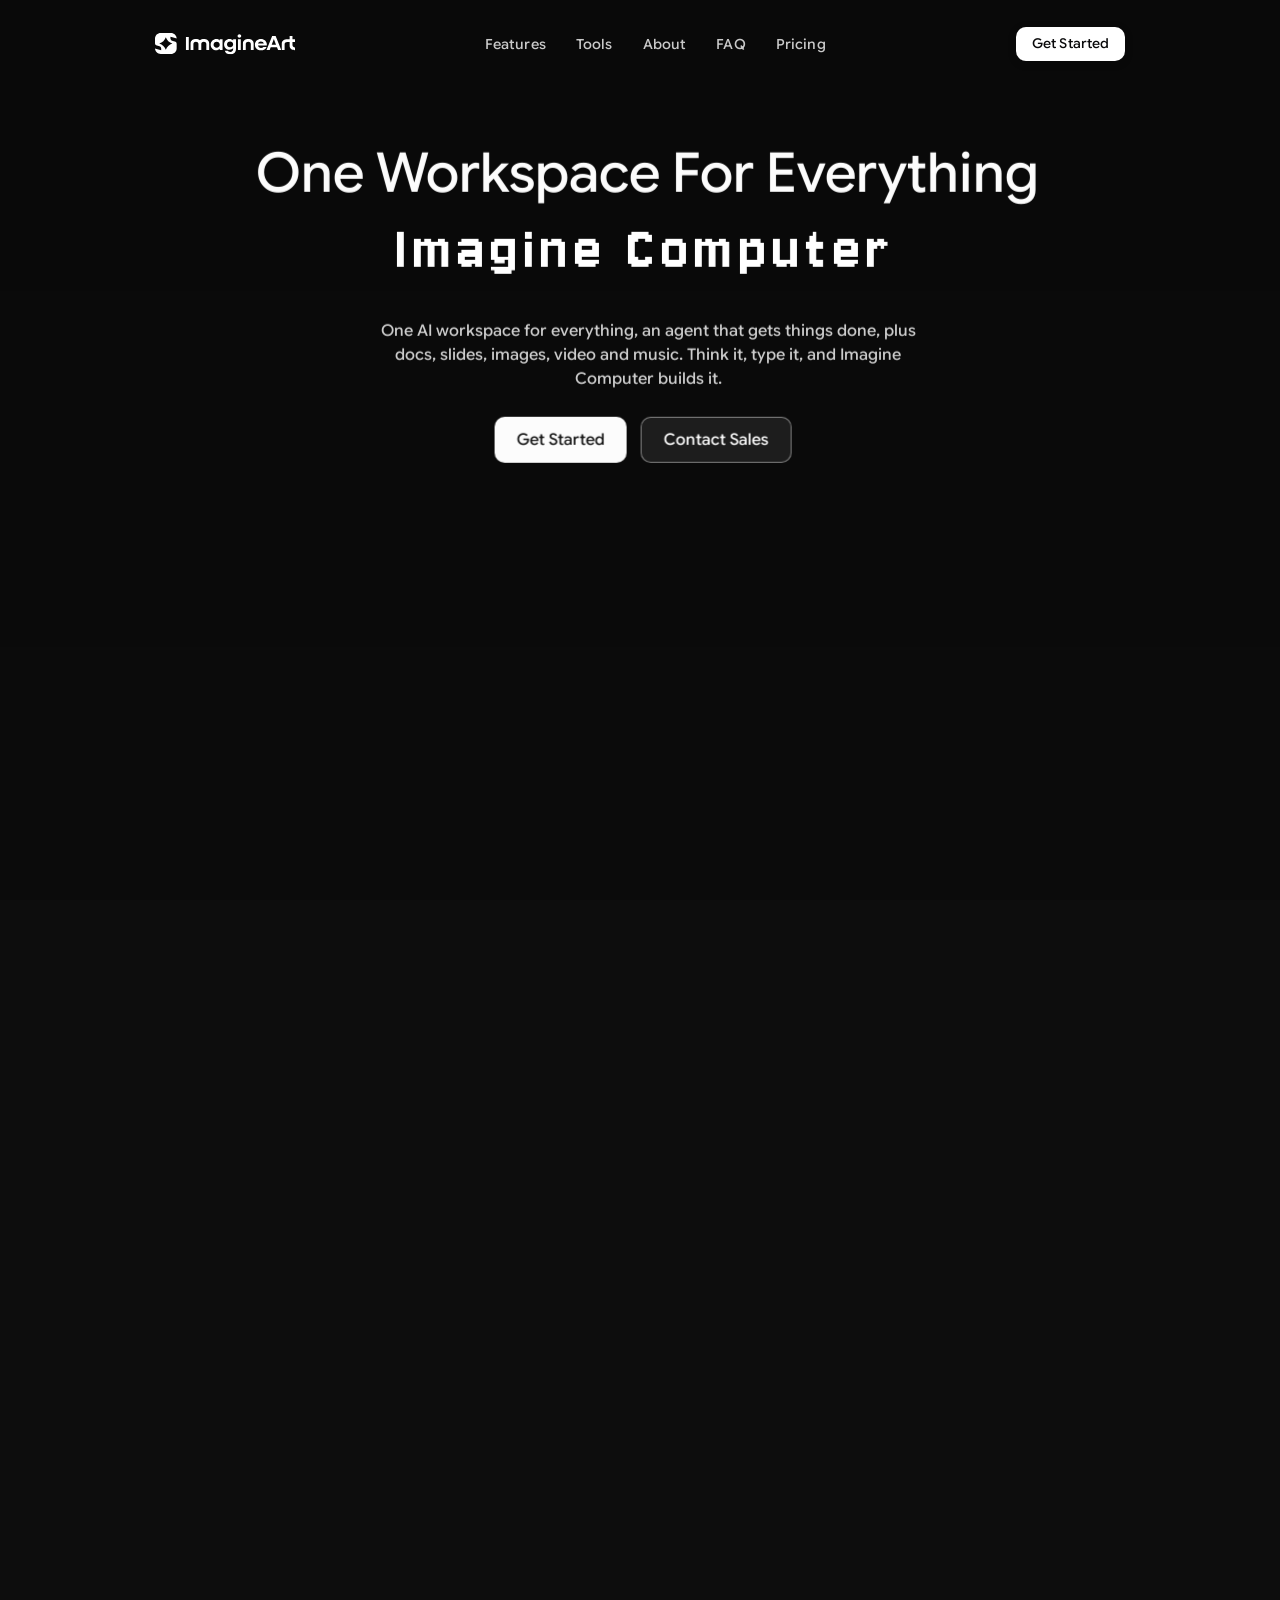
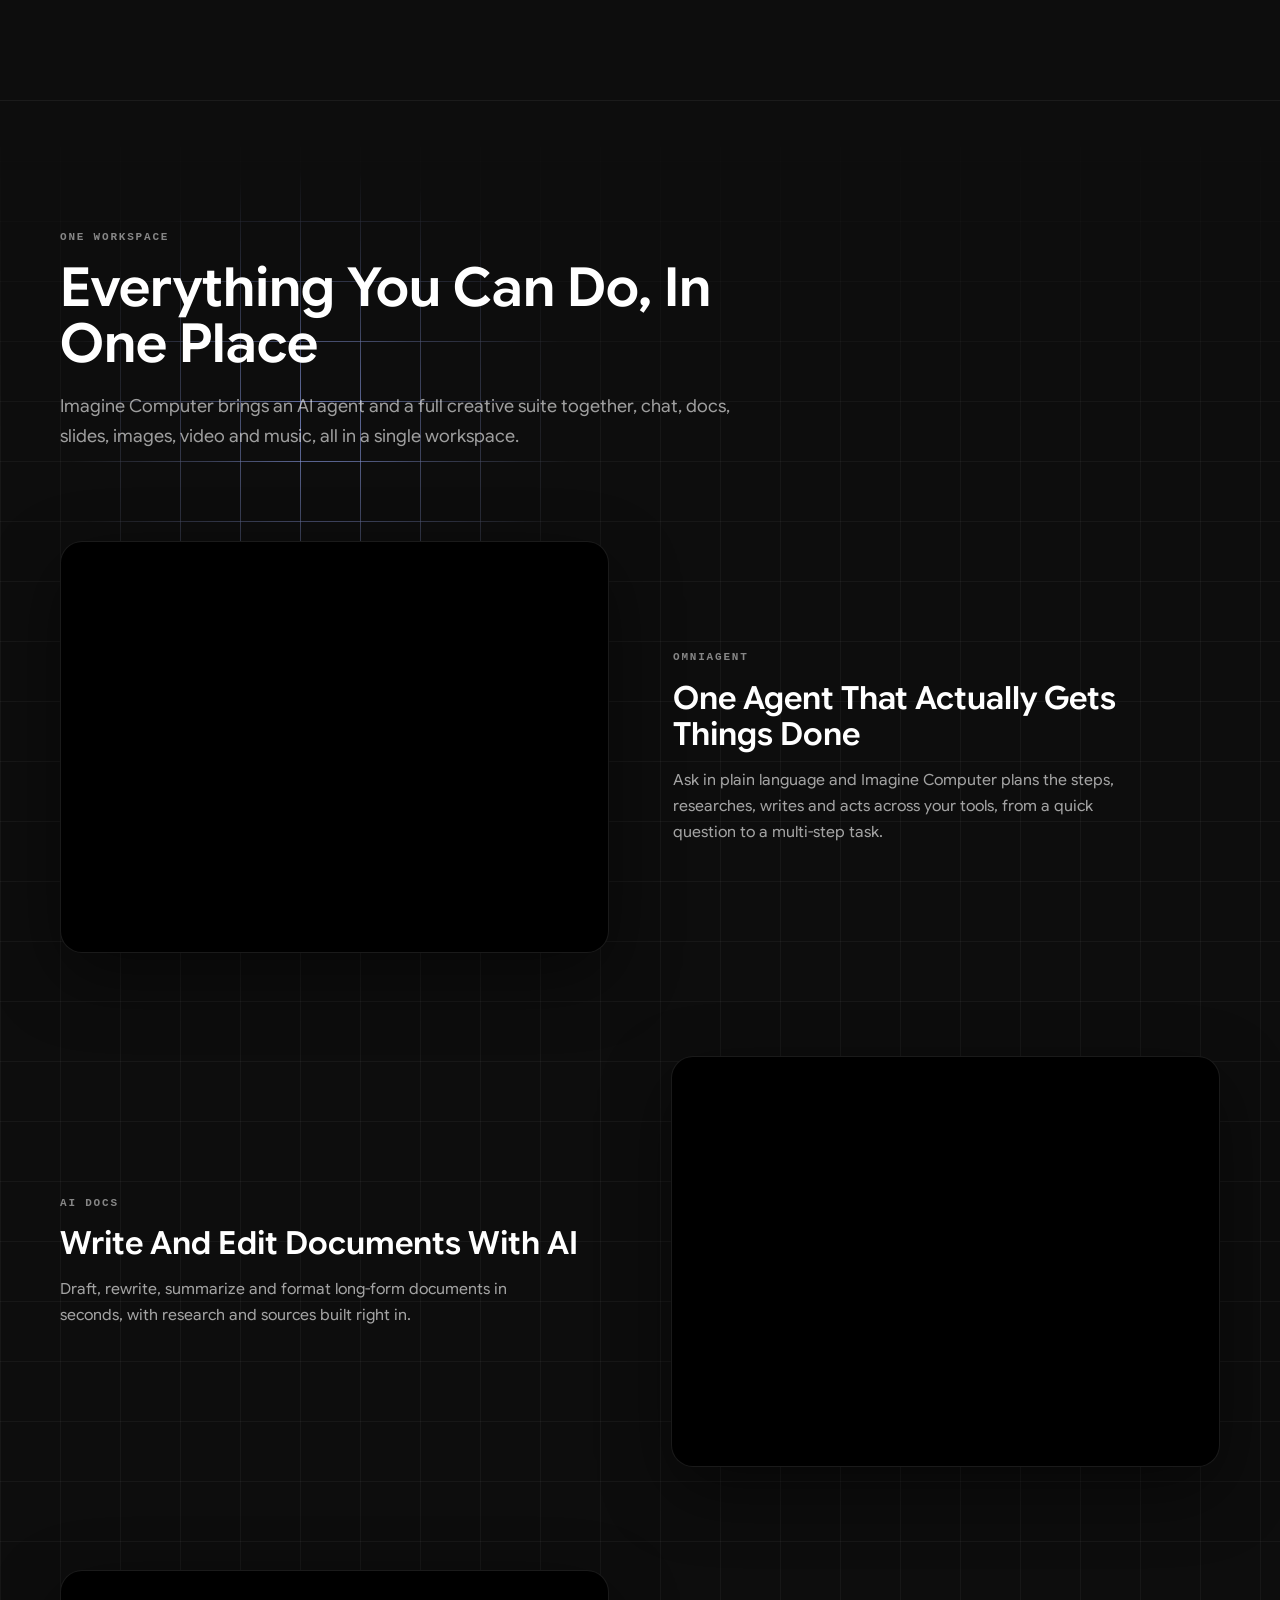
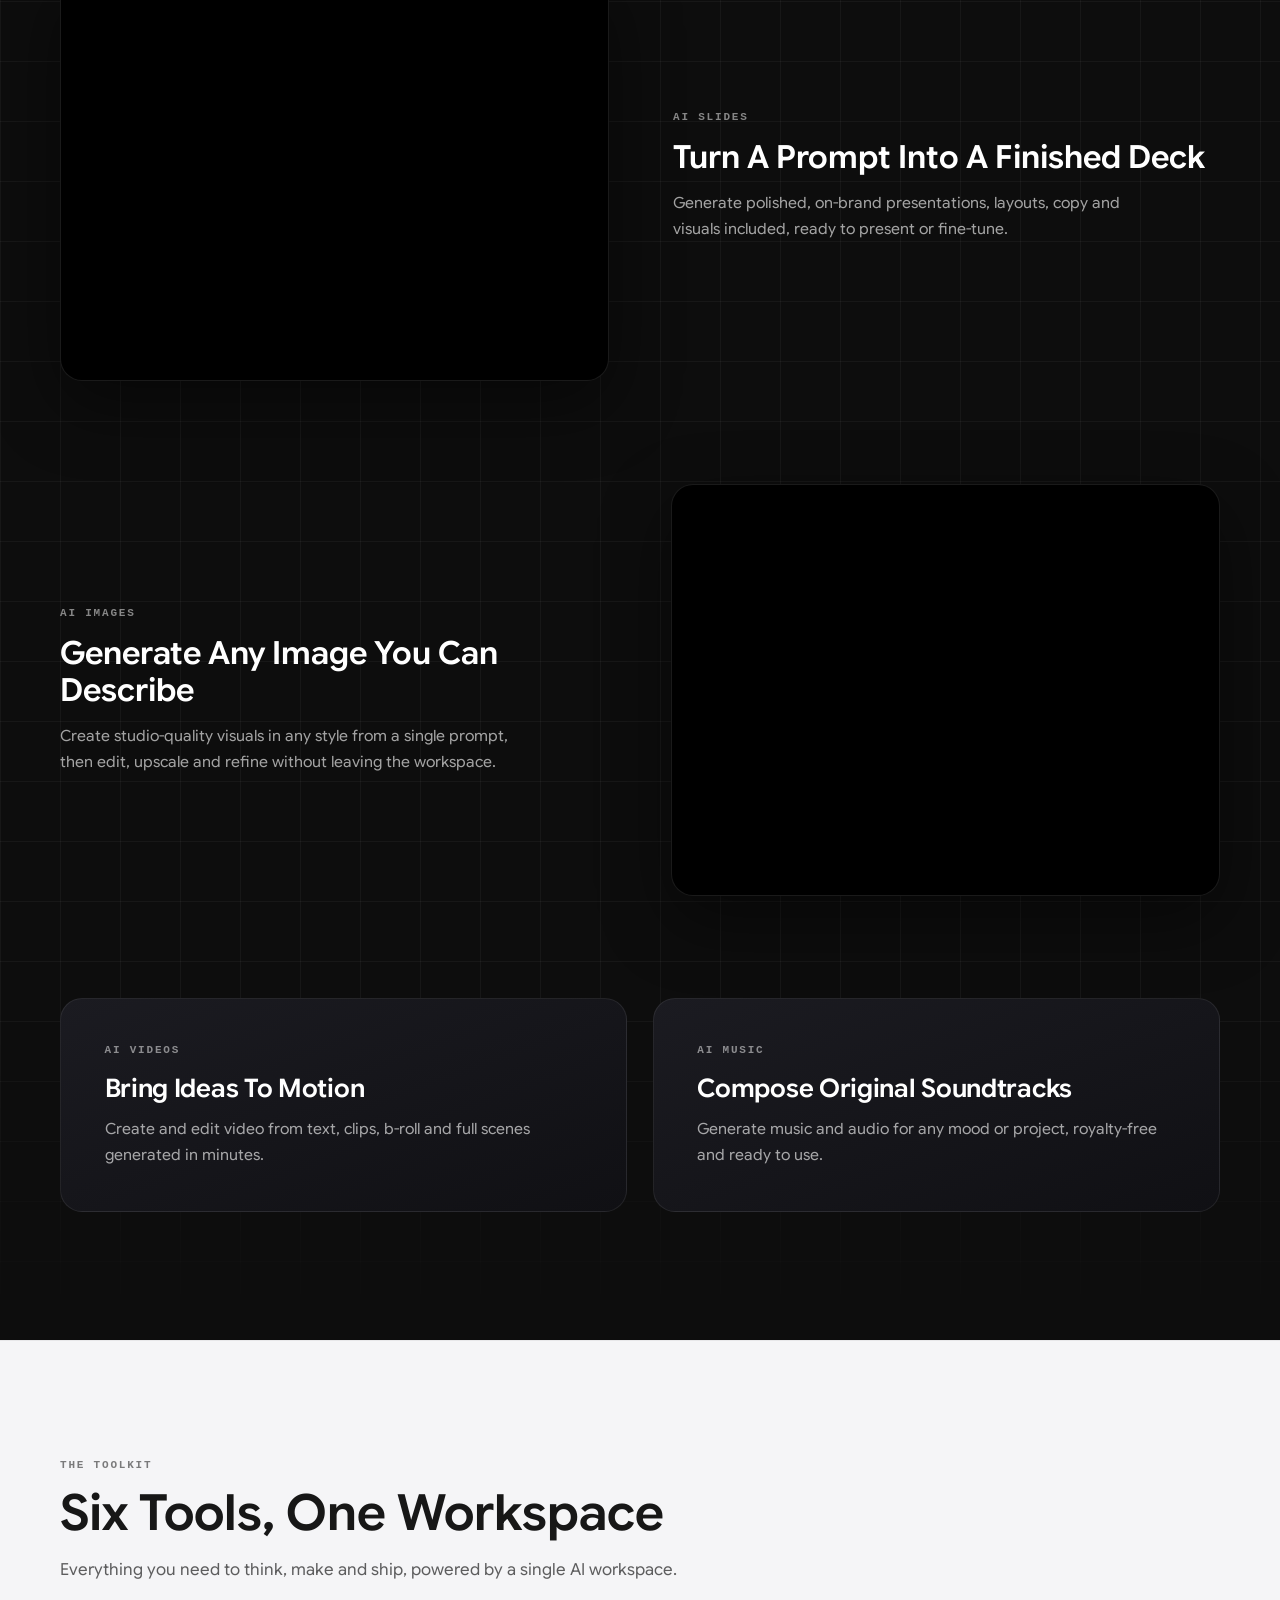
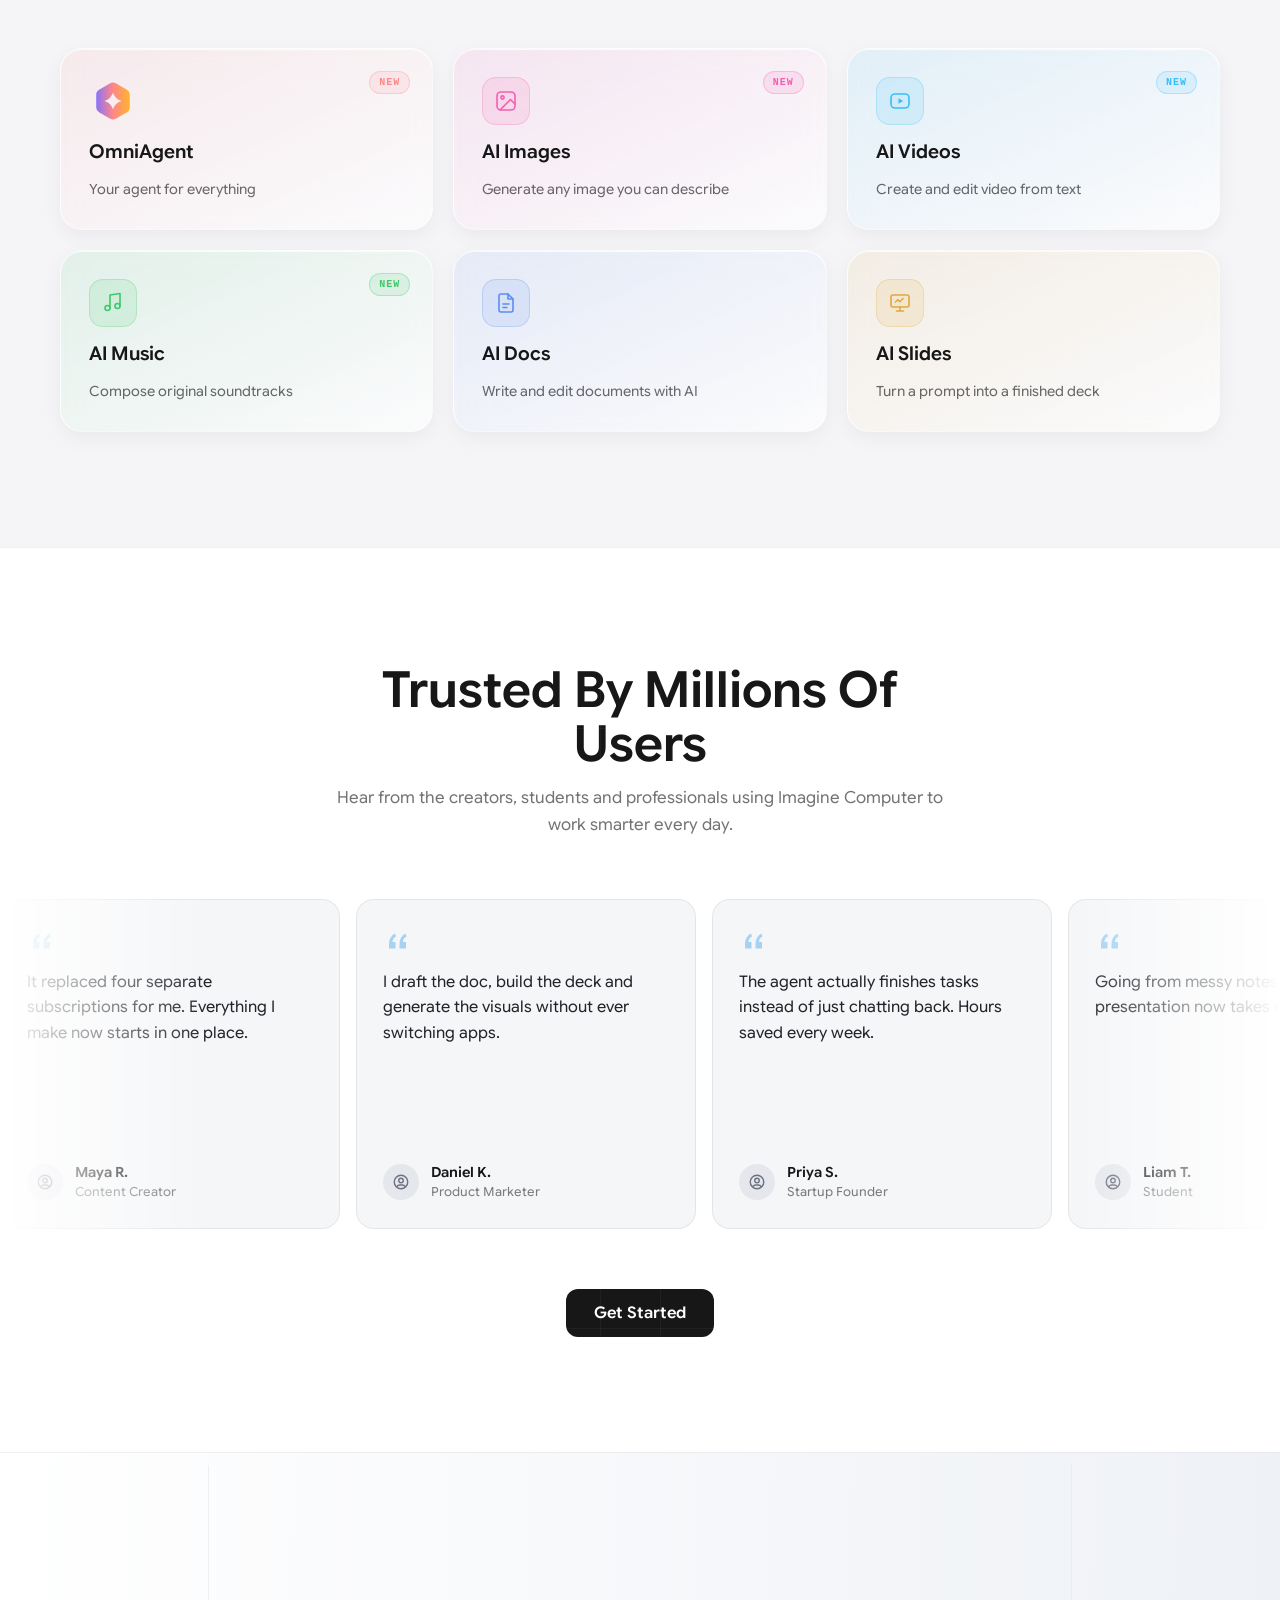
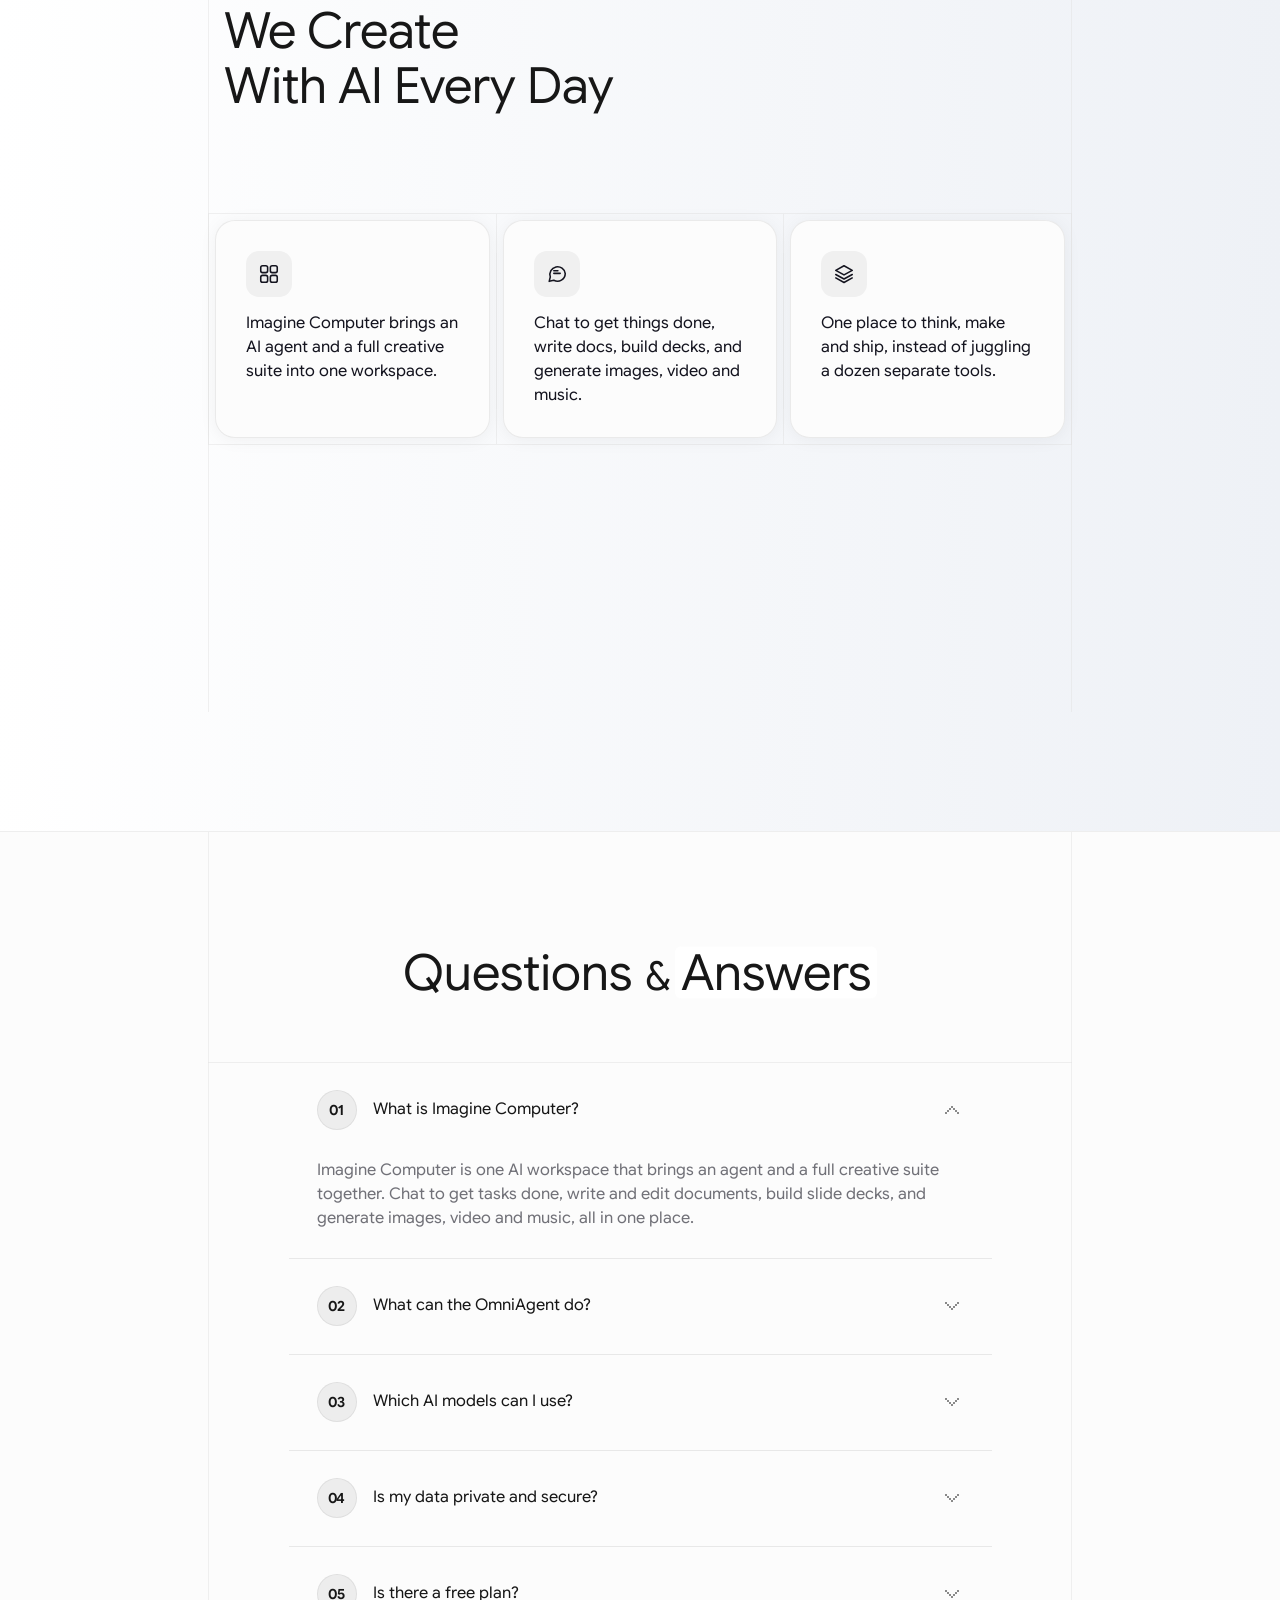
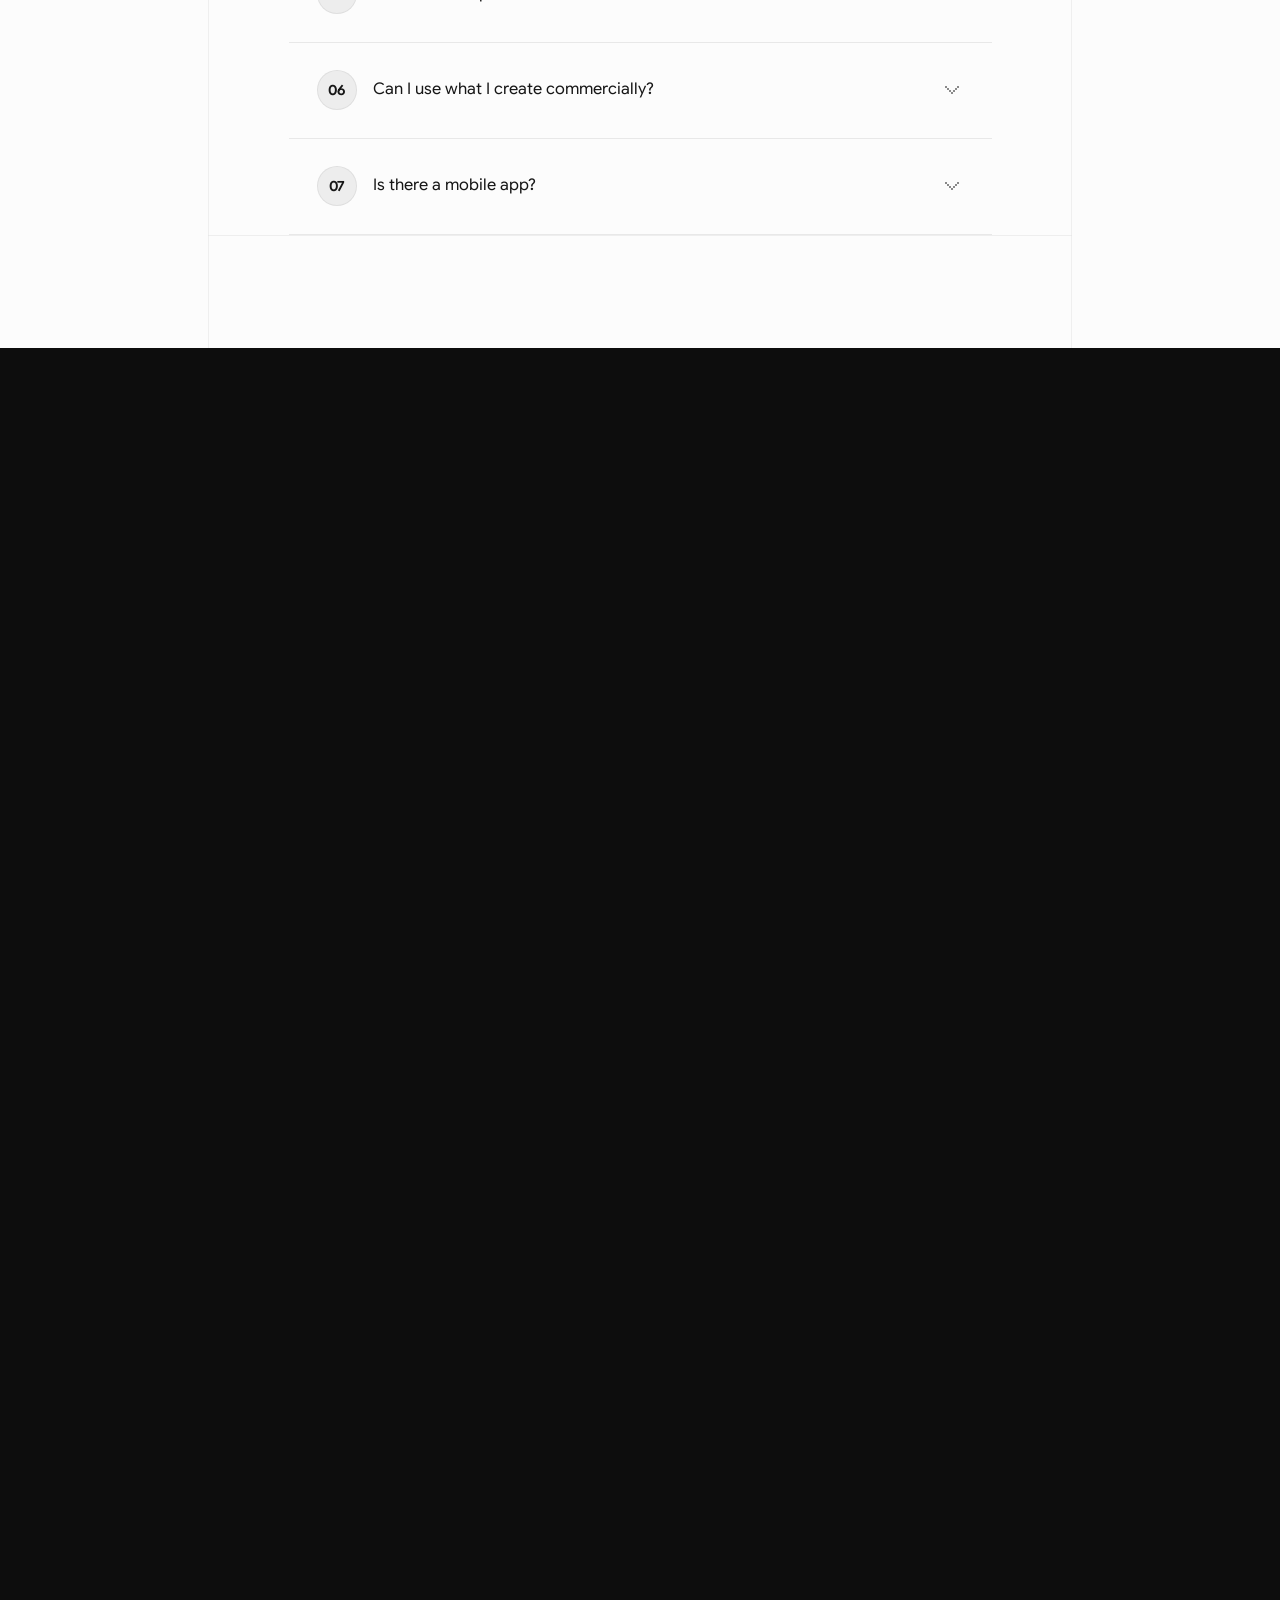
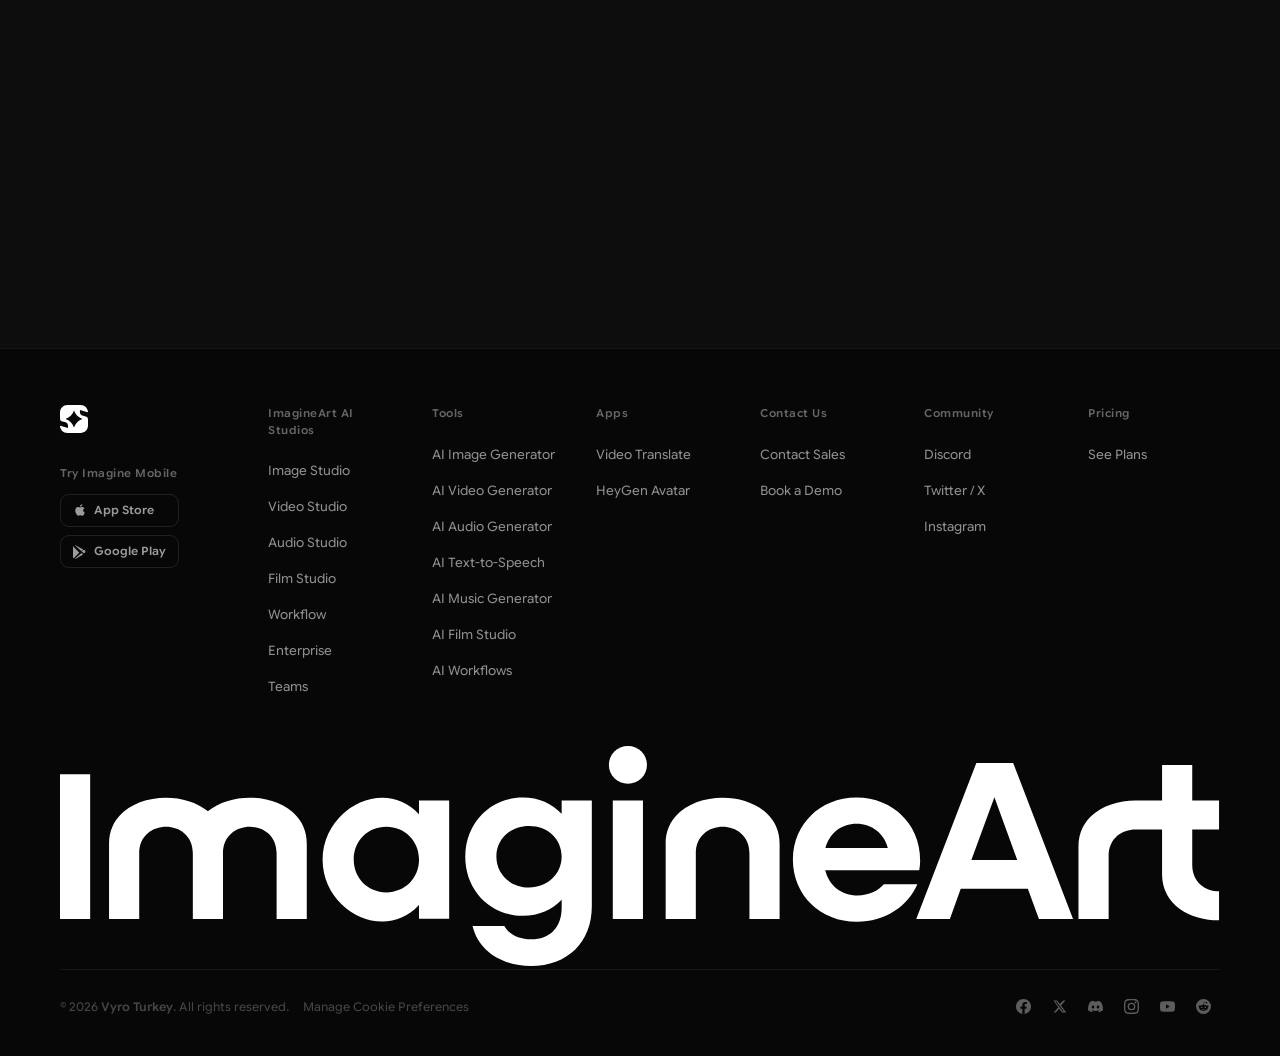
==== commit f4ea6b40: "Optimize assets: woff2 font, webp images, lower video CRF - Variable font ttf -> woff2 (3.8M -> 1.9M" ====
--- a/index.html
+++ b/index.html
@@ -8,7 +8,7 @@
       })(window, document, "clarity", "script", "vyp1ja1w4d");
     </script><link rel="stylesheet" href="./assets/index.white2.css"><link rel="preconnect" href="https://fonts.googleapis.com"><link rel="preconnect" href="https://fonts.gstatic.com" crossorigin><link href="https://fonts.googleapis.com/css2?family=Jersey+10&display=swap" rel="stylesheet"><script type="application/ld+json">{"@context": "https://schema.org", "@type": "FAQPage", "mainEntity": [{"@type": "Question", "name": "What is Imagine Computer?", "acceptedAnswer": {"@type": "Answer", "text": "Imagine Computer is one AI workspace that brings an agent and a full creative suite together. Chat to get tasks done, write and edit documents, build slide decks, and generate images, video and music, all in one place."}}, {"@type": "Question", "name": "What can the OmniAgent do?", "acceptedAnswer": {"@type": "Answer", "text": "OmniAgent understands plain-language requests, plans the steps, researches, writes and takes action across your tools, so it can handle anything from a quick question to a full multi-step task."}}, {"@type": "Question", "name": "Which AI models can I use?", "acceptedAnswer": {"@type": "Answer", "text": "Imagine Computer brings leading models for chat, images, video and audio into one place, so you can pick the best one for each task without juggling separate subscriptions."}}, {"@type": "Question", "name": "Is my data private and secure?", "acceptedAnswer": {"@type": "Answer", "text": "Your work stays yours. Imagine Computer keeps your content private to your account, never sells your data, and lets you delete anything you create at any time."}}, {"@type": "Question", "name": "Is there a free plan?", "acceptedAnswer": {"@type": "Answer", "text": "Yes, you can start for free with no credit card required. Paid plans add higher limits, faster results and full commercial usage when you need them."}}, {"@type": "Question", "name": "Can I use what I create commercially?", "acceptedAnswer": {"@type": "Answer", "text": "Yes. On a paid plan you get full commercial rights to everything you make, from documents and decks to images, video and audio."}}, {"@type": "Question", "name": "Is there a mobile app?", "acceptedAnswer": {"@type": "Answer", "text": "Yes, Imagine is available on iOS and Android, so you can chat, create and pick up your work on the go, synced across web and mobile."}}]}</script></head> <body><!-- IMAGINE-KIT:START -->
 <style id="imagine-kit-style">
-@font-face{font-family:"Google Sans Flex";src:url("/Guidelines/fonts/google-sans-flex.ttf") format("truetype");font-weight:100 900;font-display:swap;}
+@font-face{font-family:"Google Sans Flex";src:url("/Guidelines/fonts/google-sans-flex.woff2") format("woff2");font-weight:100 900;font-display:swap;}
 .im-nav,.im-nav *,.im-footer,.im-footer *{box-sizing:border-box;font-family:"Google Sans Flex","Inter",ui-sans-serif,system-ui,sans-serif;}
 
 /* ===== NAVBAR ===== */
@@ -221,7 +221,7 @@
 
 /* About section background: soft shade-of-white gradient */
 .section[data-astro-cid-v2cbyr3p]{background:linear-gradient(-89.7deg, #eef1f6 .18%, #ffffff 99.93%) !important;}
-/* landscape.png is a wide thin strip: pin it to the bottom at natural ratio
+/* landscape.webp is a wide thin strip: pin it to the bottom at natural ratio
    (was stretched to fill a tall box -> blurry + zoomed). Parallax JS still
    drifts it on scroll; overflow:hidden keeps it clipped to the section. */
 .sectionBg[data-astro-cid-v2cbyr3p]{overflow:hidden !important;}
@@ -274,11 +274,11 @@
     <a class="im-menu__cta" href="#install" data-im-close>Get Started</a>
   </div>
 </div>
-<!-- IMAGINE-KIT:END -->  <nav class="toc" data-global-toc="" data-visible="true" data-scheme="light" aria-label="Section navigation" data-astro-cid-6t6zfk7k="" style="--toc-top: 256.0px;"> <a href="https://squeeze.grafit.agency/?ref=land-book.com#workflow" class="tocItem" data-toc-target="workflow" data-active="false" data-astro-cid-6t6zfk7k=""> <span class="tocBlend" data-astro-cid-6t6zfk7k=""> <span class="tocLabel" data-astro-cid-6t6zfk7k="">Old vs new</span> </span> <span class="tocMark" aria-hidden="true" data-astro-cid-6t6zfk7k=""> <svg width="14" height="14" viewBox="0 0 14 14" fill="none" xmlns="http://www.w3.org/2000/svg" data-astro-cid-6t6zfk7k=""> <path d="M5 13.334H3.33398V11.667H5V13.334Z" fill="currentColor" data-astro-cid-6t6zfk7k=""></path> <path d="M13.334 0V10H3.33398V11.667H1.66699V10H0V8.33398H1.66699V6.66699H3.33398V8.33398H11.667V0H13.334Z" fill="currentColor" data-astro-cid-6t6zfk7k=""></path> <path d="M5 6.66699H3.33398V5H5V6.66699Z" fill="currentColor" data-astro-cid-6t6zfk7k=""></path> </svg> </span> </a><a href="https://squeeze.grafit.agency/?ref=land-book.com#comparison" class="tocItem" data-toc-target="comparison" data-active="false" data-astro-cid-6t6zfk7k=""> <span class="tocBlend" data-astro-cid-6t6zfk7k=""> <span class="tocLabel" data-astro-cid-6t6zfk7k="">Features</span> </span> <span class="tocMark" aria-hidden="true" data-astro-cid-6t6zfk7k=""> <svg width="14" height="14" viewBox="0 0 14 14" fill="none" xmlns="http://www.w3.org/2000/svg" data-astro-cid-6t6zfk7k=""> <path d="M5 13.334H3.33398V11.667H5V13.334Z" fill="currentColor" data-astro-cid-6t6zfk7k=""></path> <path d="M13.334 0V10H3.33398V11.667H1.66699V10H0V8.33398H1.66699V6.66699H3.33398V8.33398H11.667V0H13.334Z" fill="currentColor" data-astro-cid-6t6zfk7k=""></path> <path d="M5 6.66699H3.33398V5H5V6.66699Z" fill="currentColor" data-astro-cid-6t6zfk7k=""></path> </svg> </span> </a><a href="https://squeeze.grafit.agency/?ref=land-book.com#about" class="tocItem" data-toc-target="about" data-active="true" data-astro-cid-6t6zfk7k=""> <span class="tocBlend" data-astro-cid-6t6zfk7k=""> <span class="tocLabel" data-astro-cid-6t6zfk7k="">About</span> </span> <span class="tocMark" aria-hidden="true" data-astro-cid-6t6zfk7k=""> <svg width="14" height="14" viewBox="0 0 14 14" fill="none" xmlns="http://www.w3.org/2000/svg" data-astro-cid-6t6zfk7k=""> <path d="M5 13.334H3.33398V11.667H5V13.334Z" fill="currentColor" data-astro-cid-6t6zfk7k=""></path> <path d="M13.334 0V10H3.33398V11.667H1.66699V10H0V8.33398H1.66699V6.66699H3.33398V8.33398H11.667V0H13.334Z" fill="currentColor" data-astro-cid-6t6zfk7k=""></path> <path d="M5 6.66699H3.33398V5H5V6.66699Z" fill="currentColor" data-astro-cid-6t6zfk7k=""></path> </svg> </span> </a><a href="https://squeeze.grafit.agency/?ref=land-book.com#faq" class="tocItem" data-toc-target="faq" data-active="false" data-astro-cid-6t6zfk7k=""> <span class="tocBlend" data-astro-cid-6t6zfk7k=""> <span class="tocLabel" data-astro-cid-6t6zfk7k="">FAQ</span> </span> <span class="tocMark" aria-hidden="true" data-astro-cid-6t6zfk7k=""> <svg width="14" height="14" viewBox="0 0 14 14" fill="none" xmlns="http://www.w3.org/2000/svg" data-astro-cid-6t6zfk7k=""> <path d="M5 13.334H3.33398V11.667H5V13.334Z" fill="currentColor" data-astro-cid-6t6zfk7k=""></path> <path d="M13.334 0V10H3.33398V11.667H1.66699V10H0V8.33398H1.66699V6.66699H3.33398V8.33398H11.667V0H13.334Z" fill="currentColor" data-astro-cid-6t6zfk7k=""></path> <path d="M5 6.66699H3.33398V5H5V6.66699Z" fill="currentColor" data-astro-cid-6t6zfk7k=""></path> </svg> </span> </a> <div class="tocBtnWrap" data-astro-cid-6t6zfk7k=""> <!-- Same hover language as Button.astro: duplicate icon left, static right, circle ::before sizing --> <a href="https://grafit.s3.eu-central-1.amazonaws.com/squeeze/Squeeze.dmg" download="" class="tocBtn" aria-label="Get Started" data-astro-cid-6t6zfk7k=""> <span class="tocCircleWrap" aria-hidden="true" data-astro-cid-6t6zfk7k=""> <span class="tocCircle" data-toc-circle="" data-astro-cid-6t6zfk7k=""></span> </span>  <span class="tocBtnLabel" data-astro-cid-6t6zfk7k="">Get Started</span>  </a> </div> </nav>  <script type="module">const s=document.querySelector("[data-global-toc]");if(!s)throw new Error("GlobalToc: element not found");const E=256,v=300,f=document.getElementById("workflow"),a=f?.querySelector(".body"),p=()=>{if(!f||!a)return;const t=f.getBoundingClientRect();a.getBoundingClientRect().top-t.top};p();window.addEventListener("resize",()=>{p(),m()},{passive:!0});const m=()=>{if(!a)return;const t=a.getBoundingClientRect().top,o=Math.max(E,t);s.style.setProperty("--toc-top",`${o.toFixed(1)}px`)};m();const B=Array.from(s.querySelectorAll("[data-toc-target]")),S=Array.from(s.querySelectorAll(".tocBtn")),C=[{id:"workflow",scheme:"dark"},{id:"comparison",scheme:"light"},{id:"about",scheme:"light"},{id:"faq",scheme:"light"}],u=C.map(({id:t,scheme:o})=>({el:document.getElementById(t),id:t,scheme:o})).filter(t=>t.el!==null),g=document.querySelector("[data-cta-section]"),w=document.querySelector("[data-hero]");let d=0,y=!1;document.addEventListener("hero:blend-start",()=>{setTimeout(()=>{y=!0,cancelAnimationFrame(d),d=requestAnimationFrame(h)},v)},{once:!0});const h=()=>{m();const t=window.innerHeight/2,o=!(w&&!y&&w.getBoundingClientRect().bottom>0||g&&g.getBoundingClientRect().top<window.innerHeight);if(s.dataset.visible=o?"true":"false",!o)return;let n=null,r="dark";for(const{el:e,id:c,scheme:l}of u){const i=e.getBoundingClientRect();if(i.top<=t&&i.bottom>t){n=c,r=l;break}}if(n===null)for(let e=u.length-1;e>=0;e--){const{el:c,id:l,scheme:i}=u[e];if(c.getBoundingClientRect().top<t){n=l,r=i;break}}s.dataset.scheme=r,B.forEach(e=>{const c=e.dataset.tocTarget===n?"true":"false";e.dataset.active!==c&&(e.dataset.active=c)})},R=()=>{cancelAnimationFrame(d),d=requestAnimationFrame(h)};window.addEventListener("scroll",R,{passive:!0});h();S.forEach(t=>{const o=t.querySelector("[data-toc-circle]");if(!o)return;const n=r=>{const e=t.getBoundingClientRect(),c=(r.clientX-e.left)/e.width*100,l=(r.clientY-e.top)/e.height*100,i=Math.abs((r.clientX-(e.left+e.width/2))/(e.width/2)*50);o.style.left=`${c.toFixed(1)}%`,o.style.top=`${l.toFixed(1)}%`,o.style.width=`${115+Number(i.toFixed(1))*2}%`};t.addEventListener("mouseenter",n),t.addEventListener("mousemove",n),t.addEventListener("mouseleave",n)});</script> <section class="section" data-hero="" data-astro-cid-bbe6dxrz="" style="height: calc(100vh + 800px);"> <div class="sticky" data-astro-cid-bbe6dxrz="" data-faded="true"> <div class="canvasPerspective" data-astro-cid-bbe6dxrz=""> <video class="canvas" data-hero-video="" aria-hidden="true" data-astro-cid-bbe6dxrz="" muted playsinline preload="auto"><source src="/hero-frames/hero-scrub-3.mp4?v=3" type="video/mp4"></video> </div> <div data-hero-overlay="" aria-hidden="true"></div> <div class="content" data-hero-content="" data-astro-cid-bbe6dxrz="" style="transform: translate3d(2.59px, 3.8px, 0px); --mm-nx: 0.537; --mm-ny: 0.995;" data-exiting="true"> <div class="heading" data-astro-cid-bbe6dxrz=""> <p class="headingLine" data-astro-cid-bbe6dxrz="">One Workspace For Everything</p> <div class="headingRow" data-astro-cid-bbe6dxrz=""> <span class="headingAccent" data-astro-cid-bbe6dxrz=""> <span class="headingAccentBase" data-astro-cid-bbe6dxrz="">Imagine Computer</span> <span class="headingAccentFill" aria-hidden="true" data-astro-cid-bbe6dxrz="">Imagine Computer</span> <span class="headingAccentSlab" aria-hidden="true" data-astro-cid-bbe6dxrz=""> <span class="headingAccentBg" data-astro-cid-bbe6dxrz=""></span> </span> </span> </div> </div> <p class="description" data-astro-cid-bbe6dxrz="">
+<!-- IMAGINE-KIT:END -->  <nav class="toc" data-global-toc="" data-visible="true" data-scheme="light" aria-label="Section navigation" data-astro-cid-6t6zfk7k="" style="--toc-top: 256.0px;"> <a href="https://squeeze.grafit.agency/?ref=land-book.com#workflow" class="tocItem" data-toc-target="workflow" data-active="false" data-astro-cid-6t6zfk7k=""> <span class="tocBlend" data-astro-cid-6t6zfk7k=""> <span class="tocLabel" data-astro-cid-6t6zfk7k="">Old vs new</span> </span> <span class="tocMark" aria-hidden="true" data-astro-cid-6t6zfk7k=""> <svg width="14" height="14" viewBox="0 0 14 14" fill="none" xmlns="http://www.w3.org/2000/svg" data-astro-cid-6t6zfk7k=""> <path d="M5 13.334H3.33398V11.667H5V13.334Z" fill="currentColor" data-astro-cid-6t6zfk7k=""></path> <path d="M13.334 0V10H3.33398V11.667H1.66699V10H0V8.33398H1.66699V6.66699H3.33398V8.33398H11.667V0H13.334Z" fill="currentColor" data-astro-cid-6t6zfk7k=""></path> <path d="M5 6.66699H3.33398V5H5V6.66699Z" fill="currentColor" data-astro-cid-6t6zfk7k=""></path> </svg> </span> </a><a href="https://squeeze.grafit.agency/?ref=land-book.com#comparison" class="tocItem" data-toc-target="comparison" data-active="false" data-astro-cid-6t6zfk7k=""> <span class="tocBlend" data-astro-cid-6t6zfk7k=""> <span class="tocLabel" data-astro-cid-6t6zfk7k="">Features</span> </span> <span class="tocMark" aria-hidden="true" data-astro-cid-6t6zfk7k=""> <svg width="14" height="14" viewBox="0 0 14 14" fill="none" xmlns="http://www.w3.org/2000/svg" data-astro-cid-6t6zfk7k=""> <path d="M5 13.334H3.33398V11.667H5V13.334Z" fill="currentColor" data-astro-cid-6t6zfk7k=""></path> <path d="M13.334 0V10H3.33398V11.667H1.66699V10H0V8.33398H1.66699V6.66699H3.33398V8.33398H11.667V0H13.334Z" fill="currentColor" data-astro-cid-6t6zfk7k=""></path> <path d="M5 6.66699H3.33398V5H5V6.66699Z" fill="currentColor" data-astro-cid-6t6zfk7k=""></path> </svg> </span> </a><a href="https://squeeze.grafit.agency/?ref=land-book.com#about" class="tocItem" data-toc-target="about" data-active="true" data-astro-cid-6t6zfk7k=""> <span class="tocBlend" data-astro-cid-6t6zfk7k=""> <span class="tocLabel" data-astro-cid-6t6zfk7k="">About</span> </span> <span class="tocMark" aria-hidden="true" data-astro-cid-6t6zfk7k=""> <svg width="14" height="14" viewBox="0 0 14 14" fill="none" xmlns="http://www.w3.org/2000/svg" data-astro-cid-6t6zfk7k=""> <path d="M5 13.334H3.33398V11.667H5V13.334Z" fill="currentColor" data-astro-cid-6t6zfk7k=""></path> <path d="M13.334 0V10H3.33398V11.667H1.66699V10H0V8.33398H1.66699V6.66699H3.33398V8.33398H11.667V0H13.334Z" fill="currentColor" data-astro-cid-6t6zfk7k=""></path> <path d="M5 6.66699H3.33398V5H5V6.66699Z" fill="currentColor" data-astro-cid-6t6zfk7k=""></path> </svg> </span> </a><a href="https://squeeze.grafit.agency/?ref=land-book.com#faq" class="tocItem" data-toc-target="faq" data-active="false" data-astro-cid-6t6zfk7k=""> <span class="tocBlend" data-astro-cid-6t6zfk7k=""> <span class="tocLabel" data-astro-cid-6t6zfk7k="">FAQ</span> </span> <span class="tocMark" aria-hidden="true" data-astro-cid-6t6zfk7k=""> <svg width="14" height="14" viewBox="0 0 14 14" fill="none" xmlns="http://www.w3.org/2000/svg" data-astro-cid-6t6zfk7k=""> <path d="M5 13.334H3.33398V11.667H5V13.334Z" fill="currentColor" data-astro-cid-6t6zfk7k=""></path> <path d="M13.334 0V10H3.33398V11.667H1.66699V10H0V8.33398H1.66699V6.66699H3.33398V8.33398H11.667V0H13.334Z" fill="currentColor" data-astro-cid-6t6zfk7k=""></path> <path d="M5 6.66699H3.33398V5H5V6.66699Z" fill="currentColor" data-astro-cid-6t6zfk7k=""></path> </svg> </span> </a> <div class="tocBtnWrap" data-astro-cid-6t6zfk7k=""> <!-- Same hover language as Button.astro: duplicate icon left, static right, circle ::before sizing --> <a href="https://grafit.s3.eu-central-1.amazonaws.com/squeeze/Squeeze.dmg" download="" class="tocBtn" aria-label="Get Started" data-astro-cid-6t6zfk7k=""> <span class="tocCircleWrap" aria-hidden="true" data-astro-cid-6t6zfk7k=""> <span class="tocCircle" data-toc-circle="" data-astro-cid-6t6zfk7k=""></span> </span>  <span class="tocBtnLabel" data-astro-cid-6t6zfk7k="">Get Started</span>  </a> </div> </nav>  <script type="module">const s=document.querySelector("[data-global-toc]");if(!s)throw new Error("GlobalToc: element not found");const E=256,v=300,f=document.getElementById("workflow"),a=f?.querySelector(".body"),p=()=>{if(!f||!a)return;const t=f.getBoundingClientRect();a.getBoundingClientRect().top-t.top};p();window.addEventListener("resize",()=>{p(),m()},{passive:!0});const m=()=>{if(!a)return;const t=a.getBoundingClientRect().top,o=Math.max(E,t);s.style.setProperty("--toc-top",`${o.toFixed(1)}px`)};m();const B=Array.from(s.querySelectorAll("[data-toc-target]")),S=Array.from(s.querySelectorAll(".tocBtn")),C=[{id:"workflow",scheme:"dark"},{id:"comparison",scheme:"light"},{id:"about",scheme:"light"},{id:"faq",scheme:"light"}],u=C.map(({id:t,scheme:o})=>({el:document.getElementById(t),id:t,scheme:o})).filter(t=>t.el!==null),g=document.querySelector("[data-cta-section]"),w=document.querySelector("[data-hero]");let d=0,y=!1;document.addEventListener("hero:blend-start",()=>{setTimeout(()=>{y=!0,cancelAnimationFrame(d),d=requestAnimationFrame(h)},v)},{once:!0});const h=()=>{m();const t=window.innerHeight/2,o=!(w&&!y&&w.getBoundingClientRect().bottom>0||g&&g.getBoundingClientRect().top<window.innerHeight);if(s.dataset.visible=o?"true":"false",!o)return;let n=null,r="dark";for(const{el:e,id:c,scheme:l}of u){const i=e.getBoundingClientRect();if(i.top<=t&&i.bottom>t){n=c,r=l;break}}if(n===null)for(let e=u.length-1;e>=0;e--){const{el:c,id:l,scheme:i}=u[e];if(c.getBoundingClientRect().top<t){n=l,r=i;break}}s.dataset.scheme=r,B.forEach(e=>{const c=e.dataset.tocTarget===n?"true":"false";e.dataset.active!==c&&(e.dataset.active=c)})},R=()=>{cancelAnimationFrame(d),d=requestAnimationFrame(h)};window.addEventListener("scroll",R,{passive:!0});h();S.forEach(t=>{const o=t.querySelector("[data-toc-circle]");if(!o)return;const n=r=>{const e=t.getBoundingClientRect(),c=(r.clientX-e.left)/e.width*100,l=(r.clientY-e.top)/e.height*100,i=Math.abs((r.clientX-(e.left+e.width/2))/(e.width/2)*50);o.style.left=`${c.toFixed(1)}%`,o.style.top=`${l.toFixed(1)}%`,o.style.width=`${115+Number(i.toFixed(1))*2}%`};t.addEventListener("mouseenter",n),t.addEventListener("mousemove",n),t.addEventListener("mouseleave",n)});</script> <section class="section" data-hero="" data-astro-cid-bbe6dxrz="" style="height: calc(100vh + 800px);"> <div class="sticky" data-astro-cid-bbe6dxrz="" data-faded="true"> <div class="canvasPerspective" data-astro-cid-bbe6dxrz=""> <video class="canvas" data-hero-video="" aria-hidden="true" data-astro-cid-bbe6dxrz="" muted playsinline preload="auto"><source src="/hero-frames/hero-scrub-3.mp4?v=4" type="video/mp4"></video> </div> <div data-hero-overlay="" aria-hidden="true"></div> <div class="content" data-hero-content="" data-astro-cid-bbe6dxrz="" style="transform: translate3d(2.59px, 3.8px, 0px); --mm-nx: 0.537; --mm-ny: 0.995;" data-exiting="true"> <div class="heading" data-astro-cid-bbe6dxrz=""> <p class="headingLine" data-astro-cid-bbe6dxrz="">One Workspace For Everything</p> <div class="headingRow" data-astro-cid-bbe6dxrz=""> <span class="headingAccent" data-astro-cid-bbe6dxrz=""> <span class="headingAccentBase" data-astro-cid-bbe6dxrz="">Imagine Computer</span> <span class="headingAccentFill" aria-hidden="true" data-astro-cid-bbe6dxrz="">Imagine Computer</span> <span class="headingAccentSlab" aria-hidden="true" data-astro-cid-bbe6dxrz=""> <span class="headingAccentBg" data-astro-cid-bbe6dxrz=""></span> </span> </span> </div> </div> <p class="description" data-astro-cid-bbe6dxrz="">
 One AI workspace for everything, an agent that gets things done, plus docs, slides, images, video and music. Think it, type it, and Imagine Computer builds it.
 </p> <div class="ic-cta-row"><a href="https://grafit.s3.eu-central-1.amazonaws.com/squeeze/Squeeze.dmg" download="" data-btn="true" data-astro-cid-vnzlvqnm="true" class="button"> <span class="circleWrap" aria-hidden="true" data-astro-cid-vnzlvqnm=""> <span class="circle" data-btn-circle="" data-astro-cid-vnzlvqnm="" style="left: 89%; top: 111.6%; width: 193%;"></span> </span> <span class="label" data-astro-cid-vnzlvqnm=""> 
 Get Started
-</span> </a><a class="ic-cta-secondary" href="https://www.imagine.art/teams-plan/contact-us" target="_blank" rel="noopener noreferrer">Contact Sales</a></div>  <script type="module">const d=document.querySelectorAll("[data-btn]");d.forEach(t=>{const o=t.querySelector("[data-btn-circle]");if(!o)return;const n=s=>{const e=t.getBoundingClientRect(),c=(s.clientX-e.left)/e.width*100,r=(s.clientY-e.top)/e.height*100,i=Math.abs((s.clientX-(e.left+e.width/2))/(e.width/2)*50);o.style.left=`${c.toFixed(1)}%`,o.style.top=`${r.toFixed(1)}%`,o.style.width=`${115+Number(i.toFixed(1))*2}%`};t.addEventListener("mouseenter",n),t.addEventListener("mousemove",n),t.addEventListener("mouseleave",n)});</script> </div> </div> </section>  <script type="module" src="./assets/Hero.astro_astro_type_script_index_0_lang.ClLmYOiC.js?v=3"></script>
+</span> </a><a class="ic-cta-secondary" href="https://www.imagine.art/teams-plan/contact-us" target="_blank" rel="noopener noreferrer" data-allow-nav>Contact Sales</a></div>  <script type="module">const d=document.querySelectorAll("[data-btn]");d.forEach(t=>{const o=t.querySelector("[data-btn-circle]");if(!o)return;const n=s=>{const e=t.getBoundingClientRect(),c=(s.clientX-e.left)/e.width*100,r=(s.clientY-e.top)/e.height*100,i=Math.abs((s.clientX-(e.left+e.width/2))/(e.width/2)*50);o.style.left=`${c.toFixed(1)}%`,o.style.top=`${r.toFixed(1)}%`,o.style.width=`${115+Number(i.toFixed(1))*2}%`};t.addEventListener("mouseenter",n),t.addEventListener("mousemove",n),t.addEventListener("mouseleave",n)});</script> </div> </div> </section>  <script type="module" src="./assets/Hero.astro_astro_type_script_index_0_lang.ClLmYOiC.js?v=3"></script>
 
 <!-- IMAGINE-COMPUTER FEATURES -->
 <style id="ic-features-style">
@@ -439,11 +439,11 @@
   <div class="ts-marquee"><div class="ts-track"><figure class="ts-card"><div class="ts-top"><svg class="ts-qicon" viewBox="0 0 24 24" fill="currentColor" aria-hidden="true"><path d="M9.6 6C6.5 7.7 4.8 10.5 4.8 14.1V18H10v-5.3H7.6c0-1.9 1-3.3 2.8-4.3L9.6 6Zm8.4 0c-3.1 1.7-4.8 4.5-4.8 8.1V18H18.4v-5.3H16c0-1.9 1-3.3 2.8-4.3L18 6Z"/></svg><p class="ts-quote">It replaced four separate subscriptions for me. Everything I make now starts in one place.</p></div><figcaption class="ts-by"><span class="ts-av"><svg viewBox="0 0 18 18" fill="none" stroke="currentColor" stroke-width="1.4" stroke-linecap="round" stroke-linejoin="round" aria-hidden="true"><path d="M4.6 14.1A3 3 0 0 1 7.5 12h3a3 3 0 0 1 2.9 2.1M2.25 9a6.75 6.75 0 1 0 13.5 0 6.75 6.75 0 0 0-13.5 0Zm4.5-1.5a2.25 2.25 0 1 0 4.5 0 2.25 2.25 0 0 0-4.5 0Z"/></svg></span><span class="ts-meta"><span class="ts-name">Maya R.</span><span class="ts-role">Content Creator</span></span></figcaption></figure><figure class="ts-card"><div class="ts-top"><svg class="ts-qicon" viewBox="0 0 24 24" fill="currentColor" aria-hidden="true"><path d="M9.6 6C6.5 7.7 4.8 10.5 4.8 14.1V18H10v-5.3H7.6c0-1.9 1-3.3 2.8-4.3L9.6 6Zm8.4 0c-3.1 1.7-4.8 4.5-4.8 8.1V18H18.4v-5.3H16c0-1.9 1-3.3 2.8-4.3L18 6Z"/></svg><p class="ts-quote">I draft the doc, build the deck and generate the visuals without ever switching apps.</p></div><figcaption class="ts-by"><span class="ts-av"><svg viewBox="0 0 18 18" fill="none" stroke="currentColor" stroke-width="1.4" stroke-linecap="round" stroke-linejoin="round" aria-hidden="true"><path d="M4.6 14.1A3 3 0 0 1 7.5 12h3a3 3 0 0 1 2.9 2.1M2.25 9a6.75 6.75 0 1 0 13.5 0 6.75 6.75 0 0 0-13.5 0Zm4.5-1.5a2.25 2.25 0 1 0 4.5 0 2.25 2.25 0 0 0-4.5 0Z"/></svg></span><span class="ts-meta"><span class="ts-name">Daniel K.</span><span class="ts-role">Product Marketer</span></span></figcaption></figure><figure class="ts-card"><div class="ts-top"><svg class="ts-qicon" viewBox="0 0 24 24" fill="currentColor" aria-hidden="true"><path d="M9.6 6C6.5 7.7 4.8 10.5 4.8 14.1V18H10v-5.3H7.6c0-1.9 1-3.3 2.8-4.3L9.6 6Zm8.4 0c-3.1 1.7-4.8 4.5-4.8 8.1V18H18.4v-5.3H16c0-1.9 1-3.3 2.8-4.3L18 6Z"/></svg><p class="ts-quote">The agent actually finishes tasks instead of just chatting back. Hours saved every week.</p></div><figcaption class="ts-by"><span class="ts-av"><svg viewBox="0 0 18 18" fill="none" stroke="currentColor" stroke-width="1.4" stroke-linecap="round" stroke-linejoin="round" aria-hidden="true"><path d="M4.6 14.1A3 3 0 0 1 7.5 12h3a3 3 0 0 1 2.9 2.1M2.25 9a6.75 6.75 0 1 0 13.5 0 6.75 6.75 0 0 0-13.5 0Zm4.5-1.5a2.25 2.25 0 1 0 4.5 0 2.25 2.25 0 0 0-4.5 0Z"/></svg></span><span class="ts-meta"><span class="ts-name">Priya S.</span><span class="ts-role">Startup Founder</span></span></figcaption></figure><figure class="ts-card"><div class="ts-top"><svg class="ts-qicon" viewBox="0 0 24 24" fill="currentColor" aria-hidden="true"><path d="M9.6 6C6.5 7.7 4.8 10.5 4.8 14.1V18H10v-5.3H7.6c0-1.9 1-3.3 2.8-4.3L9.6 6Zm8.4 0c-3.1 1.7-4.8 4.5-4.8 8.1V18H18.4v-5.3H16c0-1.9 1-3.3 2.8-4.3L18 6Z"/></svg><p class="ts-quote">Going from messy notes to a finished presentation now takes minutes.</p></div><figcaption class="ts-by"><span class="ts-av"><svg viewBox="0 0 18 18" fill="none" stroke="currentColor" stroke-width="1.4" stroke-linecap="round" stroke-linejoin="round" aria-hidden="true"><path d="M4.6 14.1A3 3 0 0 1 7.5 12h3a3 3 0 0 1 2.9 2.1M2.25 9a6.75 6.75 0 1 0 13.5 0 6.75 6.75 0 0 0-13.5 0Zm4.5-1.5a2.25 2.25 0 1 0 4.5 0 2.25 2.25 0 0 0-4.5 0Z"/></svg></span><span class="ts-meta"><span class="ts-name">Liam T.</span><span class="ts-role">Student</span></span></figcaption></figure><figure class="ts-card"><div class="ts-top"><svg class="ts-qicon" viewBox="0 0 24 24" fill="currentColor" aria-hidden="true"><path d="M9.6 6C6.5 7.7 4.8 10.5 4.8 14.1V18H10v-5.3H7.6c0-1.9 1-3.3 2.8-4.3L9.6 6Zm8.4 0c-3.1 1.7-4.8 4.5-4.8 8.1V18H18.4v-5.3H16c0-1.9 1-3.3 2.8-4.3L18 6Z"/></svg><p class="ts-quote">One prompt gives me the image, the copy and the voiceover. It still surprises me.</p></div><figcaption class="ts-by"><span class="ts-av"><svg viewBox="0 0 18 18" fill="none" stroke="currentColor" stroke-width="1.4" stroke-linecap="round" stroke-linejoin="round" aria-hidden="true"><path d="M4.6 14.1A3 3 0 0 1 7.5 12h3a3 3 0 0 1 2.9 2.1M2.25 9a6.75 6.75 0 1 0 13.5 0 6.75 6.75 0 0 0-13.5 0Zm4.5-1.5a2.25 2.25 0 1 0 4.5 0 2.25 2.25 0 0 0-4.5 0Z"/></svg></span><span class="ts-meta"><span class="ts-name">Sofia M.</span><span class="ts-role">Designer</span></span></figcaption></figure><figure class="ts-card"><div class="ts-top"><svg class="ts-qicon" viewBox="0 0 24 24" fill="currentColor" aria-hidden="true"><path d="M9.6 6C6.5 7.7 4.8 10.5 4.8 14.1V18H10v-5.3H7.6c0-1.9 1-3.3 2.8-4.3L9.6 6Zm8.4 0c-3.1 1.7-4.8 4.5-4.8 8.1V18H18.4v-5.3H16c0-1.9 1-3.3 2.8-4.3L18 6Z"/></svg><p class="ts-quote">It feels like having a creative team on call around the clock.</p></div><figcaption class="ts-by"><span class="ts-av"><svg viewBox="0 0 18 18" fill="none" stroke="currentColor" stroke-width="1.4" stroke-linecap="round" stroke-linejoin="round" aria-hidden="true"><path d="M4.6 14.1A3 3 0 0 1 7.5 12h3a3 3 0 0 1 2.9 2.1M2.25 9a6.75 6.75 0 1 0 13.5 0 6.75 6.75 0 0 0-13.5 0Zm4.5-1.5a2.25 2.25 0 1 0 4.5 0 2.25 2.25 0 0 0-4.5 0Z"/></svg></span><span class="ts-meta"><span class="ts-name">André P.</span><span class="ts-role">Filmmaker</span></span></figcaption></figure><figure class="ts-card"><div class="ts-top"><svg class="ts-qicon" viewBox="0 0 24 24" fill="currentColor" aria-hidden="true"><path d="M9.6 6C6.5 7.7 4.8 10.5 4.8 14.1V18H10v-5.3H7.6c0-1.9 1-3.3 2.8-4.3L9.6 6Zm8.4 0c-3.1 1.7-4.8 4.5-4.8 8.1V18H18.4v-5.3H16c0-1.9 1-3.3 2.8-4.3L18 6Z"/></svg><p class="ts-quote">I run my whole content workflow here now, from research to final cut.</p></div><figcaption class="ts-by"><span class="ts-av"><svg viewBox="0 0 18 18" fill="none" stroke="currentColor" stroke-width="1.4" stroke-linecap="round" stroke-linejoin="round" aria-hidden="true"><path d="M4.6 14.1A3 3 0 0 1 7.5 12h3a3 3 0 0 1 2.9 2.1M2.25 9a6.75 6.75 0 1 0 13.5 0 6.75 6.75 0 0 0-13.5 0Zm4.5-1.5a2.25 2.25 0 1 0 4.5 0 2.25 2.25 0 0 0-4.5 0Z"/></svg></span><span class="ts-meta"><span class="ts-name">Hana W.</span><span class="ts-role">Creator</span></span></figcaption></figure><figure class="ts-card"><div class="ts-top"><svg class="ts-qicon" viewBox="0 0 24 24" fill="currentColor" aria-hidden="true"><path d="M9.6 6C6.5 7.7 4.8 10.5 4.8 14.1V18H10v-5.3H7.6c0-1.9 1-3.3 2.8-4.3L9.6 6Zm8.4 0c-3.1 1.7-4.8 4.5-4.8 8.1V18H18.4v-5.3H16c0-1.9 1-3.3 2.8-4.3L18 6Z"/></svg><p class="ts-quote">The best part is not switching tabs. Everything I need is in one window.</p></div><figcaption class="ts-by"><span class="ts-av"><svg viewBox="0 0 18 18" fill="none" stroke="currentColor" stroke-width="1.4" stroke-linecap="round" stroke-linejoin="round" aria-hidden="true"><path d="M4.6 14.1A3 3 0 0 1 7.5 12h3a3 3 0 0 1 2.9 2.1M2.25 9a6.75 6.75 0 1 0 13.5 0 6.75 6.75 0 0 0-13.5 0Zm4.5-1.5a2.25 2.25 0 1 0 4.5 0 2.25 2.25 0 0 0-4.5 0Z"/></svg></span><span class="ts-meta"><span class="ts-name">Marco B.</span><span class="ts-role">Consultant</span></span></figcaption></figure><figure class="ts-card"><div class="ts-top"><svg class="ts-qicon" viewBox="0 0 24 24" fill="currentColor" aria-hidden="true"><path d="M9.6 6C6.5 7.7 4.8 10.5 4.8 14.1V18H10v-5.3H7.6c0-1.9 1-3.3 2.8-4.3L9.6 6Zm8.4 0c-3.1 1.7-4.8 4.5-4.8 8.1V18H18.4v-5.3H16c0-1.9 1-3.3 2.8-4.3L18 6Z"/></svg><p class="ts-quote">It replaced four separate subscriptions for me. Everything I make now starts in one place.</p></div><figcaption class="ts-by"><span class="ts-av"><svg viewBox="0 0 18 18" fill="none" stroke="currentColor" stroke-width="1.4" stroke-linecap="round" stroke-linejoin="round" aria-hidden="true"><path d="M4.6 14.1A3 3 0 0 1 7.5 12h3a3 3 0 0 1 2.9 2.1M2.25 9a6.75 6.75 0 1 0 13.5 0 6.75 6.75 0 0 0-13.5 0Zm4.5-1.5a2.25 2.25 0 1 0 4.5 0 2.25 2.25 0 0 0-4.5 0Z"/></svg></span><span class="ts-meta"><span class="ts-name">Maya R.</span><span class="ts-role">Content Creator</span></span></figcaption></figure><figure class="ts-card"><div class="ts-top"><svg class="ts-qicon" viewBox="0 0 24 24" fill="currentColor" aria-hidden="true"><path d="M9.6 6C6.5 7.7 4.8 10.5 4.8 14.1V18H10v-5.3H7.6c0-1.9 1-3.3 2.8-4.3L9.6 6Zm8.4 0c-3.1 1.7-4.8 4.5-4.8 8.1V18H18.4v-5.3H16c0-1.9 1-3.3 2.8-4.3L18 6Z"/></svg><p class="ts-quote">I draft the doc, build the deck and generate the visuals without ever switching apps.</p></div><figcaption class="ts-by"><span class="ts-av"><svg viewBox="0 0 18 18" fill="none" stroke="currentColor" stroke-width="1.4" stroke-linecap="round" stroke-linejoin="round" aria-hidden="true"><path d="M4.6 14.1A3 3 0 0 1 7.5 12h3a3 3 0 0 1 2.9 2.1M2.25 9a6.75 6.75 0 1 0 13.5 0 6.75 6.75 0 0 0-13.5 0Zm4.5-1.5a2.25 2.25 0 1 0 4.5 0 2.25 2.25 0 0 0-4.5 0Z"/></svg></span><span class="ts-meta"><span class="ts-name">Daniel K.</span><span class="ts-role">Product Marketer</span></span></figcaption></figure><figure class="ts-card"><div class="ts-top"><svg class="ts-qicon" viewBox="0 0 24 24" fill="currentColor" aria-hidden="true"><path d="M9.6 6C6.5 7.7 4.8 10.5 4.8 14.1V18H10v-5.3H7.6c0-1.9 1-3.3 2.8-4.3L9.6 6Zm8.4 0c-3.1 1.7-4.8 4.5-4.8 8.1V18H18.4v-5.3H16c0-1.9 1-3.3 2.8-4.3L18 6Z"/></svg><p class="ts-quote">The agent actually finishes tasks instead of just chatting back. Hours saved every week.</p></div><figcaption class="ts-by"><span class="ts-av"><svg viewBox="0 0 18 18" fill="none" stroke="currentColor" stroke-width="1.4" stroke-linecap="round" stroke-linejoin="round" aria-hidden="true"><path d="M4.6 14.1A3 3 0 0 1 7.5 12h3a3 3 0 0 1 2.9 2.1M2.25 9a6.75 6.75 0 1 0 13.5 0 6.75 6.75 0 0 0-13.5 0Zm4.5-1.5a2.25 2.25 0 1 0 4.5 0 2.25 2.25 0 0 0-4.5 0Z"/></svg></span><span class="ts-meta"><span class="ts-name">Priya S.</span><span class="ts-role">Startup Founder</span></span></figcaption></figure><figure class="ts-card"><div class="ts-top"><svg class="ts-qicon" viewBox="0 0 24 24" fill="currentColor" aria-hidden="true"><path d="M9.6 6C6.5 7.7 4.8 10.5 4.8 14.1V18H10v-5.3H7.6c0-1.9 1-3.3 2.8-4.3L9.6 6Zm8.4 0c-3.1 1.7-4.8 4.5-4.8 8.1V18H18.4v-5.3H16c0-1.9 1-3.3 2.8-4.3L18 6Z"/></svg><p class="ts-quote">Going from messy notes to a finished presentation now takes minutes.</p></div><figcaption class="ts-by"><span class="ts-av"><svg viewBox="0 0 18 18" fill="none" stroke="currentColor" stroke-width="1.4" stroke-linecap="round" stroke-linejoin="round" aria-hidden="true"><path d="M4.6 14.1A3 3 0 0 1 7.5 12h3a3 3 0 0 1 2.9 2.1M2.25 9a6.75 6.75 0 1 0 13.5 0 6.75 6.75 0 0 0-13.5 0Zm4.5-1.5a2.25 2.25 0 1 0 4.5 0 2.25 2.25 0 0 0-4.5 0Z"/></svg></span><span class="ts-meta"><span class="ts-name">Liam T.</span><span class="ts-role">Student</span></span></figcaption></figure><figure class="ts-card"><div class="ts-top"><svg class="ts-qicon" viewBox="0 0 24 24" fill="currentColor" aria-hidden="true"><path d="M9.6 6C6.5 7.7 4.8 10.5 4.8 14.1V18H10v-5.3H7.6c0-1.9 1-3.3 2.8-4.3L9.6 6Zm8.4 0c-3.1 1.7-4.8 4.5-4.8 8.1V18H18.4v-5.3H16c0-1.9 1-3.3 2.8-4.3L18 6Z"/></svg><p class="ts-quote">One prompt gives me the image, the copy and the voiceover. It still surprises me.</p></div><figcaption class="ts-by"><span class="ts-av"><svg viewBox="0 0 18 18" fill="none" stroke="currentColor" stroke-width="1.4" stroke-linecap="round" stroke-linejoin="round" aria-hidden="true"><path d="M4.6 14.1A3 3 0 0 1 7.5 12h3a3 3 0 0 1 2.9 2.1M2.25 9a6.75 6.75 0 1 0 13.5 0 6.75 6.75 0 0 0-13.5 0Zm4.5-1.5a2.25 2.25 0 1 0 4.5 0 2.25 2.25 0 0 0-4.5 0Z"/></svg></span><span class="ts-meta"><span class="ts-name">Sofia M.</span><span class="ts-role">Designer</span></span></figcaption></figure><figure class="ts-card"><div class="ts-top"><svg class="ts-qicon" viewBox="0 0 24 24" fill="currentColor" aria-hidden="true"><path d="M9.6 6C6.5 7.7 4.8 10.5 4.8 14.1V18H10v-5.3H7.6c0-1.9 1-3.3 2.8-4.3L9.6 6Zm8.4 0c-3.1 1.7-4.8 4.5-4.8 8.1V18H18.4v-5.3H16c0-1.9 1-3.3 2.8-4.3L18 6Z"/></svg><p class="ts-quote">It feels like having a creative team on call around the clock.</p></div><figcaption class="ts-by"><span class="ts-av"><svg viewBox="0 0 18 18" fill="none" stroke="currentColor" stroke-width="1.4" stroke-linecap="round" stroke-linejoin="round" aria-hidden="true"><path d="M4.6 14.1A3 3 0 0 1 7.5 12h3a3 3 0 0 1 2.9 2.1M2.25 9a6.75 6.75 0 1 0 13.5 0 6.75 6.75 0 0 0-13.5 0Zm4.5-1.5a2.25 2.25 0 1 0 4.5 0 2.25 2.25 0 0 0-4.5 0Z"/></svg></span><span class="ts-meta"><span class="ts-name">André P.</span><span class="ts-role">Filmmaker</span></span></figcaption></figure><figure class="ts-card"><div class="ts-top"><svg class="ts-qicon" viewBox="0 0 24 24" fill="currentColor" aria-hidden="true"><path d="M9.6 6C6.5 7.7 4.8 10.5 4.8 14.1V18H10v-5.3H7.6c0-1.9 1-3.3 2.8-4.3L9.6 6Zm8.4 0c-3.1 1.7-4.8 4.5-4.8 8.1V18H18.4v-5.3H16c0-1.9 1-3.3 2.8-4.3L18 6Z"/></svg><p class="ts-quote">I run my whole content workflow here now, from research to final cut.</p></div><figcaption class="ts-by"><span class="ts-av"><svg viewBox="0 0 18 18" fill="none" stroke="currentColor" stroke-width="1.4" stroke-linecap="round" stroke-linejoin="round" aria-hidden="true"><path d="M4.6 14.1A3 3 0 0 1 7.5 12h3a3 3 0 0 1 2.9 2.1M2.25 9a6.75 6.75 0 1 0 13.5 0 6.75 6.75 0 0 0-13.5 0Zm4.5-1.5a2.25 2.25 0 1 0 4.5 0 2.25 2.25 0 0 0-4.5 0Z"/></svg></span><span class="ts-meta"><span class="ts-name">Hana W.</span><span class="ts-role">Creator</span></span></figcaption></figure><figure class="ts-card"><div class="ts-top"><svg class="ts-qicon" viewBox="0 0 24 24" fill="currentColor" aria-hidden="true"><path d="M9.6 6C6.5 7.7 4.8 10.5 4.8 14.1V18H10v-5.3H7.6c0-1.9 1-3.3 2.8-4.3L9.6 6Zm8.4 0c-3.1 1.7-4.8 4.5-4.8 8.1V18H18.4v-5.3H16c0-1.9 1-3.3 2.8-4.3L18 6Z"/></svg><p class="ts-quote">The best part is not switching tabs. Everything I need is in one window.</p></div><figcaption class="ts-by"><span class="ts-av"><svg viewBox="0 0 18 18" fill="none" stroke="currentColor" stroke-width="1.4" stroke-linecap="round" stroke-linejoin="round" aria-hidden="true"><path d="M4.6 14.1A3 3 0 0 1 7.5 12h3a3 3 0 0 1 2.9 2.1M2.25 9a6.75 6.75 0 1 0 13.5 0 6.75 6.75 0 0 0-13.5 0Zm4.5-1.5a2.25 2.25 0 1 0 4.5 0 2.25 2.25 0 0 0-4.5 0Z"/></svg></span><span class="ts-meta"><span class="ts-name">Marco B.</span><span class="ts-role">Consultant</span></span></figcaption></figure></div></div>
   <div class="ts-cta"><a href="#install">Get Started</a></div>
 </section>
-<section class="section section-border-motion" id="comparison" data-astro-cid-sjh5edtt="" data-border-in="true" data-cmp-head-reveal-done="true" data-cmp-desk-scene="true" data-cmp-desk-armed="true"> <div class="grid" data-astro-cid-sjh5edtt=""> <div class="contentCol" data-cmp-content-col="" data-revealed="true" data-astro-cid-sjh5edtt="" style="--cmp-col-frame-u: 1.0000;"> <div class="headingBlock" data-cmp-heading="" data-astro-cid-sjh5edtt=""> <div class="reveal" data-cmp-reveal="true" style="--base-delay: 80ms; --stagger: 90ms;" data-astro-cid-sjh5edtt=""> <div class="line" style="--line-i: 0;" data-astro-cid-sjh5edtt=""> <div class="lineInner" data-astro-cid-sjh5edtt=""> <h2 class="headingTop" data-astro-cid-sjh5edtt="">You shouldn't need a studio</h2> </div> </div> <div class="line" style="--line-i: 1;" data-astro-cid-sjh5edtt=""> <div class="lineInner" data-astro-cid-sjh5edtt=""> <div class="headingAccentWrap" data-astro-cid-sjh5edtt=""> <span class="headingAccent" data-astro-cid-sjh5edtt=""> <span class="headingAccentText" data-astro-cid-sjh5edtt="">to create anything</span> </span> </div> </div> </div> </div> </div> <div class="comparisonWrap" data-cmp-comparison="" data-revealed="true" data-astro-cid-sjh5edtt="" style="--cmp-wrap-u: 1.0000;"> <div class="comparisonScrollPin" data-cmp-scroll-pin="" data-astro-cid-sjh5edtt=""> <div class="comparisonScrollSticky" data-cmp-scroll-sticky="" data-astro-cid-sjh5edtt=""> <div class="comparisonMobSeg" data-cmp-seg="" role="tablist" aria-label="Compare workflows" data-astro-cid-sjh5edtt=""> <button type="button" class="segBtn" data-cmp-seg-btn="before" role="tab" aria-selected="false" aria-pressed="false" aria-label="Show without Squeeze" data-astro-cid-sjh5edtt=""> <span class="segDot" aria-hidden="true" data-astro-cid-sjh5edtt=""></span> <span class="segLabel" data-astro-cid-sjh5edtt="">Without</span> </button> <button type="button" class="segBtn" data-cmp-seg-btn="after" role="tab" aria-selected="false" aria-pressed="false" aria-label="Show with Squeeze" data-astro-cid-sjh5edtt=""> <span class="segDot" aria-hidden="true" data-astro-cid-sjh5edtt=""></span> <span class="segLabel" data-astro-cid-sjh5edtt="">With ImagineArt</span> </button> </div> <div class="comparisonGrid" data-cmp-grid="" data-astro-cid-sjh5edtt=""> <!-- Without Squeeze --> <div class="col colBefore" data-cmp-col="before" data-astro-cid-sjh5edtt=""> <div class="imagePanel" data-cmp-desk-step="before-panel" data-astro-cid-sjh5edtt=""> <div class="root" aria-hidden="true" data-astro-cid-ldczkxsq=""> <astro-island uid="ZPbCWf" prefix="r12" component-url="/_astro/DitherShader.BqDz6ImC.js" component-export="default" renderer-url="/_astro/client.BWXmB5K8.js" props="{&quot;speed&quot;:[0,0.65],&quot;angle&quot;:[0,220],&quot;positionX&quot;:[0,0.3],&quot;positionY&quot;:[0,0.6],&quot;colorA&quot;:[0,&quot;#F0F0F0&quot;],&quot;colorB&quot;:[0,&quot;#D4D4D4&quot;],&quot;pattern&quot;:[0,&quot;bayer4&quot;],&quot;pixelSize&quot;:[0,3],&quot;threshold&quot;:[0,0.5],&quot;spread&quot;:[0,1],&quot;amplitude&quot;:[0,0.14],&quot;frequency&quot;:[0,0.7],&quot;data-astro-cid-ldczkxsq&quot;:[0,true]}" client="load" opts="{&quot;name&quot;:&quot;DitherShader&quot;,&quot;value&quot;:true}" await-children=""><div class="shader" style="width:100%;height:100%"><canvas data-renderer="shaders" style="width:100%;height:100%;display:block" data-engine="three.js r184 webgpu" width="462" height="327"></canvas><span style="display:contents" data-shader-id="_r12R_d_"></span><span style="display:contents" data-shader-id="_r12R_l_"><span style="display:contents" data-shader-id="_r12R_3l_"></span></span></div></astro-island> </div> <div class="panelLabel" data-astro-cid-sjh5edtt=""> <span class="panelLabelText" data-astro-cid-sjh5edtt="">Without ImagineArt – juggling tools</span> <span class="badge badgeBefore" data-astro-cid-sjh5edtt="">30+ minutes</span> </div> <div class="panelScreen" data-astro-cid-sjh5edtt=""> <img src="./assets/without-screen.jpg" alt="Multiple apps needed without Squeeze" data-astro-cid-sjh5edtt=""> </div> </div> <ul class="featureList" role="list" data-astro-cid-sjh5edtt=""> <li class="featureRow" data-cmp-side="before" style="--cmp-i: 0" data-astro-cid-sjh5edtt="" data-item-revealed="true"> <span class="featureIcon iconClose" aria-hidden="true" data-astro-cid-sjh5edtt=""> <svg width="12" height="12" viewBox="0 0 12 12" fill="none" xmlns="http://www.w3.org/2000/svg" data-astro-cid-sjh5edtt=""> <path d="M1.66602 11.666H0V10H1.66602V11.666ZM11.666 11.666H10V10H11.666V11.666ZM3.33301 8.33301V10H1.66602V8.33301H3.33301ZM10 10H8.33301V8.33301H10V10ZM5 8.33301H3.33301V6.66602H5V8.33301ZM8.33301 8.33301H6.66602V6.66602H8.33301V8.33301ZM6.66602 6.66602H5V5H6.66602V6.66602ZM5 5H3.33301V3.33301H5V5ZM8.33301 5H6.66602V3.33301H8.33301V5ZM3.33301 3.33301H1.66602V1.66602H3.33301V3.33301ZM10 3.33301H8.33301V1.66602H10V3.33301ZM1.66602 1.66602H0V0H1.66602V1.66602ZM11.666 1.66602H10V0H11.666V1.66602Z" fill="#14141F" fill-opacity="0.5" data-astro-cid-sjh5edtt=""></path> </svg> </span> <span class="featureText" data-astro-cid-sjh5edtt=""> <span class="cmpMiniLine" data-astro-cid-sjh5edtt=""> <span class="cmpMiniLineInner cmpMiniA" data-astro-cid-sjh5edtt=""> <span class="featureTitle" data-astro-cid-sjh5edtt="">A separate AI tool for every medium</span> </span> </span> <span class="cmpMiniLine" data-astro-cid-sjh5edtt=""> <span class="cmpMiniLineInner cmpMiniB" data-astro-cid-sjh5edtt=""> <span class="featureDesc" data-astro-cid-sjh5edtt="">A new subscription for each task</span> </span> </span> </span> </li><li class="featureRow" data-cmp-side="before" style="--cmp-i: 1" data-astro-cid-sjh5edtt="" data-item-revealed="true"> <span class="featureIcon iconClose" aria-hidden="true" data-astro-cid-sjh5edtt=""> <svg width="12" height="12" viewBox="0 0 12 12" fill="none" xmlns="http://www.w3.org/2000/svg" data-astro-cid-sjh5edtt=""> <path d="M1.66602 11.666H0V10H1.66602V11.666ZM11.666 11.666H10V10H11.666V11.666ZM3.33301 8.33301V10H1.66602V8.33301H3.33301ZM10 10H8.33301V8.33301H10V10ZM5 8.33301H3.33301V6.66602H5V8.33301ZM8.33301 8.33301H6.66602V6.66602H8.33301V8.33301ZM6.66602 6.66602H5V5H6.66602V6.66602ZM5 5H3.33301V3.33301H5V5ZM8.33301 5H6.66602V3.33301H8.33301V5ZM3.33301 3.33301H1.66602V1.66602H3.33301V3.33301ZM10 3.33301H8.33301V1.66602H10V3.33301ZM1.66602 1.66602H0V0H1.66602V1.66602ZM11.666 1.66602H10V0H11.666V1.66602Z" fill="#14141F" fill-opacity="0.5" data-astro-cid-sjh5edtt=""></path> </svg> </span> <span class="featureText" data-astro-cid-sjh5edtt=""> <span class="cmpMiniLine" data-astro-cid-sjh5edtt=""> <span class="cmpMiniLineInner cmpMiniA" data-astro-cid-sjh5edtt=""> <span class="featureTitle" data-astro-cid-sjh5edtt="">Re-roll prompts with no way to compare</span> </span> </span> <span class="cmpMiniLine" data-astro-cid-sjh5edtt=""> <span class="cmpMiniLineInner cmpMiniB" data-astro-cid-sjh5edtt=""> <span class="featureDesc" data-astro-cid-sjh5edtt="">10+ generations to get it right</span> </span> </span> </span> </li><li class="featureRow" data-cmp-side="before" style="--cmp-i: 2" data-astro-cid-sjh5edtt="" data-item-revealed="true"> <span class="featureIcon iconClose" aria-hidden="true" data-astro-cid-sjh5edtt=""> <svg width="12" height="12" viewBox="0 0 12 12" fill="none" xmlns="http://www.w3.org/2000/svg" data-astro-cid-sjh5edtt=""> <path d="M1.66602 11.666H0V10H1.66602V11.666ZM11.666 11.666H10V10H11.666V11.666ZM3.33301 8.33301V10H1.66602V8.33301H3.33301ZM10 10H8.33301V8.33301H10V10ZM5 8.33301H3.33301V6.66602H5V8.33301ZM8.33301 8.33301H6.66602V6.66602H8.33301V8.33301ZM6.66602 6.66602H5V5H6.66602V6.66602ZM5 5H3.33301V3.33301H5V5ZM8.33301 5H6.66602V3.33301H8.33301V5ZM3.33301 3.33301H1.66602V1.66602H3.33301V3.33301ZM10 3.33301H8.33301V1.66602H10V3.33301ZM1.66602 1.66602H0V0H1.66602V1.66602ZM11.666 1.66602H10V0H11.666V1.66602Z" fill="#14141F" fill-opacity="0.5" data-astro-cid-sjh5edtt=""></path> </svg> </span> <span class="featureText" data-astro-cid-sjh5edtt=""> <span class="cmpMiniLine" data-astro-cid-sjh5edtt=""> <span class="cmpMiniLineInner cmpMiniA" data-astro-cid-sjh5edtt=""> <span class="featureTitle" data-astro-cid-sjh5edtt="">Wrong style? Start over</span> </span> </span> <span class="cmpMiniLine" data-astro-cid-sjh5edtt=""> <span class="cmpMiniLineInner cmpMiniB" data-astro-cid-sjh5edtt=""> <span class="featureDesc" data-astro-cid-sjh5edtt="">Trial and error</span> </span> </span> </span> </li><li class="featureRow" data-cmp-side="before" style="--cmp-i: 3" data-astro-cid-sjh5edtt="" data-item-revealed="true"> <span class="featureIcon iconClose" aria-hidden="true" data-astro-cid-sjh5edtt=""> <svg width="12" height="12" viewBox="0 0 12 12" fill="none" xmlns="http://www.w3.org/2000/svg" data-astro-cid-sjh5edtt=""> <path d="M1.66602 11.666H0V10H1.66602V11.666ZM11.666 11.666H10V10H11.666V11.666ZM3.33301 8.33301V10H1.66602V8.33301H3.33301ZM10 10H8.33301V8.33301H10V10ZM5 8.33301H3.33301V6.66602H5V8.33301ZM8.33301 8.33301H6.66602V6.66602H8.33301V8.33301ZM6.66602 6.66602H5V5H6.66602V6.66602ZM5 5H3.33301V3.33301H5V5ZM8.33301 5H6.66602V3.33301H8.33301V5ZM3.33301 3.33301H1.66602V1.66602H3.33301V3.33301ZM10 3.33301H8.33301V1.66602H10V3.33301ZM1.66602 1.66602H0V0H1.66602V1.66602ZM11.666 1.66602H10V0H11.666V1.66602Z" fill="#14141F" fill-opacity="0.5" data-astro-cid-sjh5edtt=""></path> </svg> </span> <span class="featureText" data-astro-cid-sjh5edtt=""> <span class="cmpMiniLine" data-astro-cid-sjh5edtt=""> <span class="cmpMiniLineInner cmpMiniA" data-astro-cid-sjh5edtt=""> <span class="featureTitle" data-astro-cid-sjh5edtt="">Stitch results together by hand</span> </span> </span> <span class="cmpMiniLine" data-astro-cid-sjh5edtt=""> <span class="cmpMiniLineInner cmpMiniB" data-astro-cid-sjh5edtt=""> <span class="featureDesc" data-astro-cid-sjh5edtt="">Your downloads folder is a mess</span> </span> </span> </span> </li><li class="featureRow" data-cmp-side="before" style="--cmp-i: 4" data-astro-cid-sjh5edtt="" data-item-revealed="true"> <span class="featureIcon iconClose" aria-hidden="true" data-astro-cid-sjh5edtt=""> <svg width="12" height="12" viewBox="0 0 12 12" fill="none" xmlns="http://www.w3.org/2000/svg" data-astro-cid-sjh5edtt=""> <path d="M1.66602 11.666H0V10H1.66602V11.666ZM11.666 11.666H10V10H11.666V11.666ZM3.33301 8.33301V10H1.66602V8.33301H3.33301ZM10 10H8.33301V8.33301H10V10ZM5 8.33301H3.33301V6.66602H5V8.33301ZM8.33301 8.33301H6.66602V6.66602H8.33301V8.33301ZM6.66602 6.66602H5V5H6.66602V6.66602ZM5 5H3.33301V3.33301H5V5ZM8.33301 5H6.66602V3.33301H8.33301V5ZM3.33301 3.33301H1.66602V1.66602H3.33301V3.33301ZM10 3.33301H8.33301V1.66602H10V3.33301ZM1.66602 1.66602H0V0H1.66602V1.66602ZM11.666 1.66602H10V0H11.666V1.66602Z" fill="#14141F" fill-opacity="0.5" data-astro-cid-sjh5edtt=""></path> </svg> </span> <span class="featureText" data-astro-cid-sjh5edtt=""> <span class="cmpMiniLine" data-astro-cid-sjh5edtt=""> <span class="cmpMiniLineInner cmpMiniA" data-astro-cid-sjh5edtt=""> <span class="featureTitle" data-astro-cid-sjh5edtt="">Re-upload assets between apps</span> </span> </span> <span class="cmpMiniLine" data-astro-cid-sjh5edtt=""> <span class="cmpMiniLineInner cmpMiniB" data-astro-cid-sjh5edtt=""> <span class="featureDesc" data-astro-cid-sjh5edtt="">One by one, by hand</span> </span> </span> </span> </li><li class="featureRow" data-cmp-side="before" style="--cmp-i: 5" data-astro-cid-sjh5edtt="" data-item-revealed="true"> <span class="featureIcon iconClose" aria-hidden="true" data-astro-cid-sjh5edtt=""> <svg width="12" height="12" viewBox="0 0 12 12" fill="none" xmlns="http://www.w3.org/2000/svg" data-astro-cid-sjh5edtt=""> <path d="M1.66602 11.666H0V10H1.66602V11.666ZM11.666 11.666H10V10H11.666V11.666ZM3.33301 8.33301V10H1.66602V8.33301H3.33301ZM10 10H8.33301V8.33301H10V10ZM5 8.33301H3.33301V6.66602H5V8.33301ZM8.33301 8.33301H6.66602V6.66602H8.33301V8.33301ZM6.66602 6.66602H5V5H6.66602V6.66602ZM5 5H3.33301V3.33301H5V5ZM8.33301 5H6.66602V3.33301H8.33301V5ZM3.33301 3.33301H1.66602V1.66602H3.33301V3.33301ZM10 3.33301H8.33301V1.66602H10V3.33301ZM1.66602 1.66602H0V0H1.66602V1.66602ZM11.666 1.66602H10V0H11.666V1.66602Z" fill="#14141F" fill-opacity="0.5" data-astro-cid-sjh5edtt=""></path> </svg> </span> <span class="featureText" data-astro-cid-sjh5edtt=""> <span class="cmpMiniLine" data-astro-cid-sjh5edtt=""> <span class="cmpMiniLineInner cmpMiniA" data-astro-cid-sjh5edtt=""> <span class="featureTitle" data-astro-cid-sjh5edtt="">No way to automate anything</span> </span> </span> <span class="cmpMiniLine" data-astro-cid-sjh5edtt=""> <span class="cmpMiniLineInner cmpMiniB" data-astro-cid-sjh5edtt=""> <span class="featureDesc" data-astro-cid-sjh5edtt="">Repeat every step manually</span> </span> </span> </span> </li> </ul> </div> <!-- With Squeeze --> <div class="col colAfter" data-cmp-col="after" data-astro-cid-sjh5edtt=""> <div class="imagePanel" data-cmp-desk-step="after-panel" data-astro-cid-sjh5edtt=""> <div class="root" aria-hidden="true" data-astro-cid-ldczkxsq=""> <astro-island uid="2c7g32" prefix="r13" component-url="/_astro/DitherShader.BqDz6ImC.js" component-export="default" renderer-url="/_astro/client.BWXmB5K8.js" props="{&quot;speed&quot;:[0,0.9],&quot;angle&quot;:[0,145],&quot;positionX&quot;:[0,0.65],&quot;positionY&quot;:[0,0.35],&quot;colorA&quot;:[0,&quot;#F0F0F0&quot;],&quot;colorB&quot;:[0,&quot;#BDCFF1&quot;],&quot;pattern&quot;:[0,&quot;bayer4&quot;],&quot;pixelSize&quot;:[0,3],&quot;threshold&quot;:[0,0.5],&quot;spread&quot;:[0,1],&quot;amplitude&quot;:[0,0.14],&quot;frequency&quot;:[0,0.7],&quot;data-astro-cid-ldczkxsq&quot;:[0,true]}" client="load" opts="{&quot;name&quot;:&quot;DitherShader&quot;,&quot;value&quot;:true}" await-children=""><div class="shader" style="width:100%;height:100%"><canvas data-renderer="shaders" style="width:100%;height:100%;display:block" data-engine="three.js r184 webgpu" width="463" height="327"></canvas><span style="display:contents" data-shader-id="_r13R_d_"></span><span style="display:contents" data-shader-id="_r13R_l_"><span style="display:contents" data-shader-id="_r13R_3l_"></span></span></div></astro-island> </div> <div class="panelLabel" data-astro-cid-sjh5edtt=""> <span class="panelLabelText" data-astro-cid-sjh5edtt="">With ImagineArt – one studio</span> <span class="badge badgeAfter" data-astro-cid-sjh5edtt="">&lt; 3 minutes</span> </div> <div class="panelScreen" data-astro-cid-sjh5edtt=""> <img src="./assets/with-screen.jpg" alt="Squeeze app interface" data-astro-cid-sjh5edtt=""> </div> </div> <ul class="featureList" role="list" data-astro-cid-sjh5edtt=""> <li class="featureRow" data-cmp-side="after" style="--cmp-i: 0" data-astro-cid-sjh5edtt="" data-item-revealed="true"> <span class="featureIcon iconCheck" aria-hidden="true" data-astro-cid-sjh5edtt=""> <svg width="14" height="10" viewBox="0 0 14 10" fill="none" xmlns="http://www.w3.org/2000/svg" data-astro-cid-sjh5edtt=""> <path d="M5 10H3.33398V8.33301H5V10ZM3.33398 8.33301H1.66699V6.66699H3.33398V8.33301ZM6.66699 6.66699V8.33301H5V6.66699H6.66699ZM1.66699 6.66699H0V5H1.66699V6.66699ZM8.33398 6.66699H6.66699V5H8.33398V6.66699ZM10 5H8.33398V3.33301H10V5ZM11.667 3.33301H10V1.66699H11.667V3.33301ZM13.334 1.66699H11.667V0H13.334V1.66699Z" fill="#14141F" data-astro-cid-sjh5edtt=""></path> </svg> </span> <span class="featureText" data-astro-cid-sjh5edtt=""> <span class="cmpMiniLine" data-astro-cid-sjh5edtt=""> <span class="cmpMiniLineInner cmpMiniA" data-astro-cid-sjh5edtt=""> <span class="featureTitle" data-astro-cid-sjh5edtt="">Type a prompt into ImagineArt</span> </span> </span> <span class="cmpMiniLine" data-astro-cid-sjh5edtt=""> <span class="cmpMiniLineInner cmpMiniB" data-astro-cid-sjh5edtt=""> <span class="featureDesc" data-astro-cid-sjh5edtt="">Image, video, audio or film</span> </span> </span> </span> </li><li class="featureRow" data-cmp-side="after" style="--cmp-i: 1" data-astro-cid-sjh5edtt="" data-item-revealed="true"> <span class="featureIcon iconCheck" aria-hidden="true" data-astro-cid-sjh5edtt=""> <svg width="14" height="10" viewBox="0 0 14 10" fill="none" xmlns="http://www.w3.org/2000/svg" data-astro-cid-sjh5edtt=""> <path d="M5 10H3.33398V8.33301H5V10ZM3.33398 8.33301H1.66699V6.66699H3.33398V8.33301ZM6.66699 6.66699V8.33301H5V6.66699H6.66699ZM1.66699 6.66699H0V5H1.66699V6.66699ZM8.33398 6.66699H6.66699V5H8.33398V6.66699ZM10 5H8.33398V3.33301H10V5ZM11.667 3.33301H10V1.66699H11.667V3.33301ZM13.334 1.66699H11.667V0H13.334V1.66699Z" fill="#14141F" data-astro-cid-sjh5edtt=""></path> </svg> </span> <span class="featureText" data-astro-cid-sjh5edtt=""> <span class="cmpMiniLine" data-astro-cid-sjh5edtt=""> <span class="cmpMiniLineInner cmpMiniA" data-astro-cid-sjh5edtt=""> <span class="featureTitle" data-astro-cid-sjh5edtt="">Pick a model and a style</span> </span> </span> <span class="cmpMiniLine" data-astro-cid-sjh5edtt=""> <span class="cmpMiniLineInner cmpMiniB" data-astro-cid-sjh5edtt=""> <span class="featureDesc" data-astro-cid-sjh5edtt="">GPT Image, Flux, Veo – you choose</span> </span> </span> </span> </li><li class="featureRow" data-cmp-side="after" style="--cmp-i: 2" data-astro-cid-sjh5edtt="" data-item-revealed="true"> <span class="featureIcon iconCheck" aria-hidden="true" data-astro-cid-sjh5edtt=""> <svg width="14" height="10" viewBox="0 0 14 10" fill="none" xmlns="http://www.w3.org/2000/svg" data-astro-cid-sjh5edtt=""> <path d="M5 10H3.33398V8.33301H5V10ZM3.33398 8.33301H1.66699V6.66699H3.33398V8.33301ZM6.66699 6.66699V8.33301H5V6.66699H6.66699ZM1.66699 6.66699H0V5H1.66699V6.66699ZM8.33398 6.66699H6.66699V5H8.33398V6.66699ZM10 5H8.33398V3.33301H10V5ZM11.667 3.33301H10V1.66699H11.667V3.33301ZM13.334 1.66699H11.667V0H13.334V1.66699Z" fill="#14141F" data-astro-cid-sjh5edtt=""></path> </svg> </span> <span class="featureText" data-astro-cid-sjh5edtt=""> <span class="cmpMiniLine" data-astro-cid-sjh5edtt=""> <span class="cmpMiniLineInner cmpMiniA" data-astro-cid-sjh5edtt=""> <span class="featureTitle" data-astro-cid-sjh5edtt="">Generate and compare side-by-side</span> </span> </span> <span class="cmpMiniLine" data-astro-cid-sjh5edtt=""> <span class="cmpMiniLineInner cmpMiniB" data-astro-cid-sjh5edtt=""> <span class="featureDesc" data-astro-cid-sjh5edtt="">See variations before you commit</span> </span> </span> </span> </li><li class="featureRow" data-cmp-side="after" style="--cmp-i: 3" data-astro-cid-sjh5edtt="" data-item-revealed="true"> <span class="featureIcon iconCheck" aria-hidden="true" data-astro-cid-sjh5edtt=""> <svg width="14" height="10" viewBox="0 0 14 10" fill="none" xmlns="http://www.w3.org/2000/svg" data-astro-cid-sjh5edtt=""> <path d="M5 10H3.33398V8.33301H5V10ZM3.33398 8.33301H1.66699V6.66699H3.33398V8.33301ZM6.66699 6.66699V8.33301H5V6.66699H6.66699ZM1.66699 6.66699H0V5H1.66699V6.66699ZM8.33398 6.66699H6.66699V5H8.33398V6.66699ZM10 5H8.33398V3.33301H10V5ZM11.667 3.33301H10V1.66699H11.667V3.33301ZM13.334 1.66699H11.667V0H13.334V1.66699Z" fill="#14141F" data-astro-cid-sjh5edtt=""></path> </svg> </span> <span class="featureText" data-astro-cid-sjh5edtt=""> <span class="cmpMiniLine" data-astro-cid-sjh5edtt=""> <span class="cmpMiniLineInner cmpMiniA" data-astro-cid-sjh5edtt=""> <span class="featureTitle" data-astro-cid-sjh5edtt="">Edit, upscale or inpaint in place</span> </span> </span> <span class="cmpMiniLine" data-astro-cid-sjh5edtt=""> <span class="cmpMiniLineInner cmpMiniB" data-astro-cid-sjh5edtt=""> <span class="featureDesc" data-astro-cid-sjh5edtt="">One click, done</span> </span> </span> </span> </li><li class="featureRow" data-cmp-side="after" style="--cmp-i: 4" data-astro-cid-sjh5edtt="" data-item-revealed="true"> <span class="featureIcon iconCheck" aria-hidden="true" data-astro-cid-sjh5edtt=""> <svg width="14" height="10" viewBox="0 0 14 10" fill="none" xmlns="http://www.w3.org/2000/svg" data-astro-cid-sjh5edtt=""> <path d="M5 10H3.33398V8.33301H5V10ZM3.33398 8.33301H1.66699V6.66699H3.33398V8.33301ZM6.66699 6.66699V8.33301H5V6.66699H6.66699ZM1.66699 6.66699H0V5H1.66699V6.66699ZM8.33398 6.66699H6.66699V5H8.33398V6.66699ZM10 5H8.33398V3.33301H10V5ZM11.667 3.33301H10V1.66699H11.667V3.33301ZM13.334 1.66699H11.667V0H13.334V1.66699Z" fill="#14141F" data-astro-cid-sjh5edtt=""></path> </svg> </span> <span class="featureText" data-astro-cid-sjh5edtt=""> <span class="cmpMiniLine" data-astro-cid-sjh5edtt=""> <span class="cmpMiniLineInner cmpMiniA" data-astro-cid-sjh5edtt=""> <span class="featureTitle" data-astro-cid-sjh5edtt="">Chain it into a workflow</span> </span> </span> <span class="cmpMiniLine" data-astro-cid-sjh5edtt=""> <span class="cmpMiniLineInner cmpMiniB" data-astro-cid-sjh5edtt=""> <span class="featureDesc" data-astro-cid-sjh5edtt="">Automate every step end to end</span> </span> </span> </span> </li><li class="featureRow" data-cmp-side="after" style="--cmp-i: 5" data-astro-cid-sjh5edtt="" data-item-revealed="true"> <span class="featureIcon iconCheck" aria-hidden="true" data-astro-cid-sjh5edtt=""> <svg width="14" height="10" viewBox="0 0 14 10" fill="none" xmlns="http://www.w3.org/2000/svg" data-astro-cid-sjh5edtt=""> <path d="M5 10H3.33398V8.33301H5V10ZM3.33398 8.33301H1.66699V6.66699H3.33398V8.33301ZM6.66699 6.66699V8.33301H5V6.66699H6.66699ZM1.66699 6.66699H0V5H1.66699V6.66699ZM8.33398 6.66699H6.66699V5H8.33398V6.66699ZM10 5H8.33398V3.33301H10V5ZM11.667 3.33301H10V1.66699H11.667V3.33301ZM13.334 1.66699H11.667V0H13.334V1.66699Z" fill="#14141F" data-astro-cid-sjh5edtt=""></path> </svg> </span> <span class="featureText" data-astro-cid-sjh5edtt=""> <span class="cmpMiniLine" data-astro-cid-sjh5edtt=""> <span class="cmpMiniLineInner cmpMiniA" data-astro-cid-sjh5edtt=""> <span class="featureTitle" data-astro-cid-sjh5edtt="">Export anywhere, ready to use</span> </span> </span> <span class="cmpMiniLine" data-astro-cid-sjh5edtt=""> <span class="cmpMiniLineInner cmpMiniB" data-astro-cid-sjh5edtt=""> <span class="featureDesc" data-astro-cid-sjh5edtt="">No more switching between tools</span> </span> </span> </span> </li> </ul> </div> </div> </div> </div> </div> </div> </div> </section>  <script type="module" src="./assets/Comparison.astro_astro_type_script_index_0_lang.DukL2FoA.js"></script> <section class="section section-border-motion" id="about" data-astro-cid-v2cbyr3p="" data-border-in="true"> <div class="sectionBg" aria-hidden="true" data-astro-cid-v2cbyr3p=""> <img class="landscape" data-about-parallax="" src="./assets/landscape.png" alt="" data-astro-cid-v2cbyr3p="" style="transform: translateY(17.7445px);"> </div> <div class="grid" data-astro-cid-v2cbyr3p=""> <div class="contentCol" data-about-content-col="" data-revealed="true" data-astro-cid-v2cbyr3p=""> <div class="headingBlock" data-about-heading="" data-astro-cid-v2cbyr3p=""> <div class="reveal" data-about-reveal="true" style="--base-delay: 80ms; --stagger: 90ms;" data-astro-cid-v2cbyr3p=""> <div class="line" style="--line-i: 0;" data-astro-cid-v2cbyr3p=""> <div class="lineInner" data-astro-cid-v2cbyr3p=""> <div class="headingAccentWrap" data-astro-cid-v2cbyr3p=""> <span class="headingAccent" data-about-accent="" data-astro-cid-v2cbyr3p=""> <span class="headingAccentBase" data-astro-cid-v2cbyr3p="">We create</span> <span class="headingAccentFill" aria-hidden="true" data-astro-cid-v2cbyr3p="">We create</span> </span> </div> </div> </div> <div class="line" style="--line-i: 1;" data-astro-cid-v2cbyr3p=""> <div class="lineInner" data-astro-cid-v2cbyr3p=""> <h2 class="headingBottom" data-astro-cid-v2cbyr3p="">with AI every day</h2> </div> </div> </div> </div> <div class="cardsAndCta" data-about-body="" data-revealed="false" data-astro-cid-v2cbyr3p=""> <div class="cardsRow" data-astro-cid-v2cbyr3p=""> <div class="card" data-about-card="" style="--about-card-i: 0" data-astro-cid-v2cbyr3p="" data-item-revealed="true"> <div class="cardInner" data-astro-cid-v2cbyr3p=""> <span class="cardIcon" aria-hidden="true" data-astro-cid-v2cbyr3p=""> <svg viewBox="0 0 24 24" fill="none" stroke="#14141F" stroke-width="1.7" stroke-linecap="round" stroke-linejoin="round" aria-hidden="true"><rect x="3" y="3" width="7.5" height="7.5" rx="2"/><rect x="13.5" y="3" width="7.5" height="7.5" rx="2"/><rect x="3" y="13.5" width="7.5" height="7.5" rx="2"/><rect x="13.5" y="13.5" width="7.5" height="7.5" rx="2"/></svg> </span> <p class="cardText" data-astro-cid-v2cbyr3p="">Imagine Computer brings an AI agent and a full creative suite into one workspace.</p> </div> </div><div class="card" data-about-card="" style="--about-card-i: 1" data-astro-cid-v2cbyr3p="" data-item-revealed="true"> <div class="cardInner" data-astro-cid-v2cbyr3p=""> <span class="cardIcon" aria-hidden="true" data-astro-cid-v2cbyr3p=""> <svg viewBox="0 0 24 24" fill="none" stroke="#14141F" stroke-width="1.7" stroke-linecap="round" stroke-linejoin="round" aria-hidden="true"><path d="M21 11.5a8.4 8.4 0 0 1-12.5 7.3L3.5 20l1.2-4.8A8.4 8.4 0 1 1 21 11.5z"/><path d="M8.5 11.3h7M8.5 8.4h4.5"/></svg> </span> <p class="cardText" data-astro-cid-v2cbyr3p="">Chat to get things done, write docs, build decks, and generate images, video and music.</p> </div> </div><div class="card" data-about-card="" style="--about-card-i: 2" data-astro-cid-v2cbyr3p="" data-item-revealed="true"> <div class="cardInner" data-astro-cid-v2cbyr3p=""> <span class="cardIcon" aria-hidden="true" data-astro-cid-v2cbyr3p=""> <svg viewBox="0 0 24 24" fill="none" stroke="#14141F" stroke-width="1.7" stroke-linecap="round" stroke-linejoin="round" aria-hidden="true"><path d="M12 3l9 5-9 5-9-5 9-5z"/><path d="M3 12.5l9 5 9-5M3 16.3l9 5 9-5"/></svg> </span> <p class="cardText" data-astro-cid-v2cbyr3p="">One place to think, make and ship, instead of juggling a dozen separate tools.</p> </div> </div> </div> <div class="ctaRow" data-about-cta-row="" data-astro-cid-v2cbyr3p="" data-item-revealed="true"> <div class="ctaBar" data-astro-cid-v2cbyr3p=""> <div class="ctaLeft" data-astro-cid-v2cbyr3p=""> <div class="ctaDescWrap" data-astro-cid-v2cbyr3p=""> <p class="ctaDesc" data-astro-cid-v2cbyr3p="">
+<section class="section section-border-motion" id="comparison" data-astro-cid-sjh5edtt="" data-border-in="true" data-cmp-head-reveal-done="true" data-cmp-desk-scene="true" data-cmp-desk-armed="true"> <div class="grid" data-astro-cid-sjh5edtt=""> <div class="contentCol" data-cmp-content-col="" data-revealed="true" data-astro-cid-sjh5edtt="" style="--cmp-col-frame-u: 1.0000;"> <div class="headingBlock" data-cmp-heading="" data-astro-cid-sjh5edtt=""> <div class="reveal" data-cmp-reveal="true" style="--base-delay: 80ms; --stagger: 90ms;" data-astro-cid-sjh5edtt=""> <div class="line" style="--line-i: 0;" data-astro-cid-sjh5edtt=""> <div class="lineInner" data-astro-cid-sjh5edtt=""> <h2 class="headingTop" data-astro-cid-sjh5edtt="">You shouldn't need a studio</h2> </div> </div> <div class="line" style="--line-i: 1;" data-astro-cid-sjh5edtt=""> <div class="lineInner" data-astro-cid-sjh5edtt=""> <div class="headingAccentWrap" data-astro-cid-sjh5edtt=""> <span class="headingAccent" data-astro-cid-sjh5edtt=""> <span class="headingAccentText" data-astro-cid-sjh5edtt="">to create anything</span> </span> </div> </div> </div> </div> </div> <div class="comparisonWrap" data-cmp-comparison="" data-revealed="true" data-astro-cid-sjh5edtt="" style="--cmp-wrap-u: 1.0000;"> <div class="comparisonScrollPin" data-cmp-scroll-pin="" data-astro-cid-sjh5edtt=""> <div class="comparisonScrollSticky" data-cmp-scroll-sticky="" data-astro-cid-sjh5edtt=""> <div class="comparisonMobSeg" data-cmp-seg="" role="tablist" aria-label="Compare workflows" data-astro-cid-sjh5edtt=""> <button type="button" class="segBtn" data-cmp-seg-btn="before" role="tab" aria-selected="false" aria-pressed="false" aria-label="Show without Squeeze" data-astro-cid-sjh5edtt=""> <span class="segDot" aria-hidden="true" data-astro-cid-sjh5edtt=""></span> <span class="segLabel" data-astro-cid-sjh5edtt="">Without</span> </button> <button type="button" class="segBtn" data-cmp-seg-btn="after" role="tab" aria-selected="false" aria-pressed="false" aria-label="Show with Squeeze" data-astro-cid-sjh5edtt=""> <span class="segDot" aria-hidden="true" data-astro-cid-sjh5edtt=""></span> <span class="segLabel" data-astro-cid-sjh5edtt="">With ImagineArt</span> </button> </div> <div class="comparisonGrid" data-cmp-grid="" data-astro-cid-sjh5edtt=""> <!-- Without Squeeze --> <div class="col colBefore" data-cmp-col="before" data-astro-cid-sjh5edtt=""> <div class="imagePanel" data-cmp-desk-step="before-panel" data-astro-cid-sjh5edtt=""> <div class="root" aria-hidden="true" data-astro-cid-ldczkxsq=""> <astro-island uid="ZPbCWf" prefix="r12" component-url="/_astro/DitherShader.BqDz6ImC.js" component-export="default" renderer-url="/_astro/client.BWXmB5K8.js" props="{&quot;speed&quot;:[0,0.65],&quot;angle&quot;:[0,220],&quot;positionX&quot;:[0,0.3],&quot;positionY&quot;:[0,0.6],&quot;colorA&quot;:[0,&quot;#F0F0F0&quot;],&quot;colorB&quot;:[0,&quot;#D4D4D4&quot;],&quot;pattern&quot;:[0,&quot;bayer4&quot;],&quot;pixelSize&quot;:[0,3],&quot;threshold&quot;:[0,0.5],&quot;spread&quot;:[0,1],&quot;amplitude&quot;:[0,0.14],&quot;frequency&quot;:[0,0.7],&quot;data-astro-cid-ldczkxsq&quot;:[0,true]}" client="load" opts="{&quot;name&quot;:&quot;DitherShader&quot;,&quot;value&quot;:true}" await-children=""><div class="shader" style="width:100%;height:100%"><canvas data-renderer="shaders" style="width:100%;height:100%;display:block" data-engine="three.js r184 webgpu" width="462" height="327"></canvas><span style="display:contents" data-shader-id="_r12R_d_"></span><span style="display:contents" data-shader-id="_r12R_l_"><span style="display:contents" data-shader-id="_r12R_3l_"></span></span></div></astro-island> </div> <div class="panelLabel" data-astro-cid-sjh5edtt=""> <span class="panelLabelText" data-astro-cid-sjh5edtt="">Without ImagineArt – juggling tools</span> <span class="badge badgeBefore" data-astro-cid-sjh5edtt="">30+ minutes</span> </div> <div class="panelScreen" data-astro-cid-sjh5edtt=""> <img src="./assets/without-screen.webp" alt="Multiple apps needed without Squeeze" data-astro-cid-sjh5edtt=""> </div> </div> <ul class="featureList" role="list" data-astro-cid-sjh5edtt=""> <li class="featureRow" data-cmp-side="before" style="--cmp-i: 0" data-astro-cid-sjh5edtt="" data-item-revealed="true"> <span class="featureIcon iconClose" aria-hidden="true" data-astro-cid-sjh5edtt=""> <svg width="12" height="12" viewBox="0 0 12 12" fill="none" xmlns="http://www.w3.org/2000/svg" data-astro-cid-sjh5edtt=""> <path d="M1.66602 11.666H0V10H1.66602V11.666ZM11.666 11.666H10V10H11.666V11.666ZM3.33301 8.33301V10H1.66602V8.33301H3.33301ZM10 10H8.33301V8.33301H10V10ZM5 8.33301H3.33301V6.66602H5V8.33301ZM8.33301 8.33301H6.66602V6.66602H8.33301V8.33301ZM6.66602 6.66602H5V5H6.66602V6.66602ZM5 5H3.33301V3.33301H5V5ZM8.33301 5H6.66602V3.33301H8.33301V5ZM3.33301 3.33301H1.66602V1.66602H3.33301V3.33301ZM10 3.33301H8.33301V1.66602H10V3.33301ZM1.66602 1.66602H0V0H1.66602V1.66602ZM11.666 1.66602H10V0H11.666V1.66602Z" fill="#14141F" fill-opacity="0.5" data-astro-cid-sjh5edtt=""></path> </svg> </span> <span class="featureText" data-astro-cid-sjh5edtt=""> <span class="cmpMiniLine" data-astro-cid-sjh5edtt=""> <span class="cmpMiniLineInner cmpMiniA" data-astro-cid-sjh5edtt=""> <span class="featureTitle" data-astro-cid-sjh5edtt="">A separate AI tool for every medium</span> </span> </span> <span class="cmpMiniLine" data-astro-cid-sjh5edtt=""> <span class="cmpMiniLineInner cmpMiniB" data-astro-cid-sjh5edtt=""> <span class="featureDesc" data-astro-cid-sjh5edtt="">A new subscription for each task</span> </span> </span> </span> </li><li class="featureRow" data-cmp-side="before" style="--cmp-i: 1" data-astro-cid-sjh5edtt="" data-item-revealed="true"> <span class="featureIcon iconClose" aria-hidden="true" data-astro-cid-sjh5edtt=""> <svg width="12" height="12" viewBox="0 0 12 12" fill="none" xmlns="http://www.w3.org/2000/svg" data-astro-cid-sjh5edtt=""> <path d="M1.66602 11.666H0V10H1.66602V11.666ZM11.666 11.666H10V10H11.666V11.666ZM3.33301 8.33301V10H1.66602V8.33301H3.33301ZM10 10H8.33301V8.33301H10V10ZM5 8.33301H3.33301V6.66602H5V8.33301ZM8.33301 8.33301H6.66602V6.66602H8.33301V8.33301ZM6.66602 6.66602H5V5H6.66602V6.66602ZM5 5H3.33301V3.33301H5V5ZM8.33301 5H6.66602V3.33301H8.33301V5ZM3.33301 3.33301H1.66602V1.66602H3.33301V3.33301ZM10 3.33301H8.33301V1.66602H10V3.33301ZM1.66602 1.66602H0V0H1.66602V1.66602ZM11.666 1.66602H10V0H11.666V1.66602Z" fill="#14141F" fill-opacity="0.5" data-astro-cid-sjh5edtt=""></path> </svg> </span> <span class="featureText" data-astro-cid-sjh5edtt=""> <span class="cmpMiniLine" data-astro-cid-sjh5edtt=""> <span class="cmpMiniLineInner cmpMiniA" data-astro-cid-sjh5edtt=""> <span class="featureTitle" data-astro-cid-sjh5edtt="">Re-roll prompts with no way to compare</span> </span> </span> <span class="cmpMiniLine" data-astro-cid-sjh5edtt=""> <span class="cmpMiniLineInner cmpMiniB" data-astro-cid-sjh5edtt=""> <span class="featureDesc" data-astro-cid-sjh5edtt="">10+ generations to get it right</span> </span> </span> </span> </li><li class="featureRow" data-cmp-side="before" style="--cmp-i: 2" data-astro-cid-sjh5edtt="" data-item-revealed="true"> <span class="featureIcon iconClose" aria-hidden="true" data-astro-cid-sjh5edtt=""> <svg width="12" height="12" viewBox="0 0 12 12" fill="none" xmlns="http://www.w3.org/2000/svg" data-astro-cid-sjh5edtt=""> <path d="M1.66602 11.666H0V10H1.66602V11.666ZM11.666 11.666H10V10H11.666V11.666ZM3.33301 8.33301V10H1.66602V8.33301H3.33301ZM10 10H8.33301V8.33301H10V10ZM5 8.33301H3.33301V6.66602H5V8.33301ZM8.33301 8.33301H6.66602V6.66602H8.33301V8.33301ZM6.66602 6.66602H5V5H6.66602V6.66602ZM5 5H3.33301V3.33301H5V5ZM8.33301 5H6.66602V3.33301H8.33301V5ZM3.33301 3.33301H1.66602V1.66602H3.33301V3.33301ZM10 3.33301H8.33301V1.66602H10V3.33301ZM1.66602 1.66602H0V0H1.66602V1.66602ZM11.666 1.66602H10V0H11.666V1.66602Z" fill="#14141F" fill-opacity="0.5" data-astro-cid-sjh5edtt=""></path> </svg> </span> <span class="featureText" data-astro-cid-sjh5edtt=""> <span class="cmpMiniLine" data-astro-cid-sjh5edtt=""> <span class="cmpMiniLineInner cmpMiniA" data-astro-cid-sjh5edtt=""> <span class="featureTitle" data-astro-cid-sjh5edtt="">Wrong style? Start over</span> </span> </span> <span class="cmpMiniLine" data-astro-cid-sjh5edtt=""> <span class="cmpMiniLineInner cmpMiniB" data-astro-cid-sjh5edtt=""> <span class="featureDesc" data-astro-cid-sjh5edtt="">Trial and error</span> </span> </span> </span> </li><li class="featureRow" data-cmp-side="before" style="--cmp-i: 3" data-astro-cid-sjh5edtt="" data-item-revealed="true"> <span class="featureIcon iconClose" aria-hidden="true" data-astro-cid-sjh5edtt=""> <svg width="12" height="12" viewBox="0 0 12 12" fill="none" xmlns="http://www.w3.org/2000/svg" data-astro-cid-sjh5edtt=""> <path d="M1.66602 11.666H0V10H1.66602V11.666ZM11.666 11.666H10V10H11.666V11.666ZM3.33301 8.33301V10H1.66602V8.33301H3.33301ZM10 10H8.33301V8.33301H10V10ZM5 8.33301H3.33301V6.66602H5V8.33301ZM8.33301 8.33301H6.66602V6.66602H8.33301V8.33301ZM6.66602 6.66602H5V5H6.66602V6.66602ZM5 5H3.33301V3.33301H5V5ZM8.33301 5H6.66602V3.33301H8.33301V5ZM3.33301 3.33301H1.66602V1.66602H3.33301V3.33301ZM10 3.33301H8.33301V1.66602H10V3.33301ZM1.66602 1.66602H0V0H1.66602V1.66602ZM11.666 1.66602H10V0H11.666V1.66602Z" fill="#14141F" fill-opacity="0.5" data-astro-cid-sjh5edtt=""></path> </svg> </span> <span class="featureText" data-astro-cid-sjh5edtt=""> <span class="cmpMiniLine" data-astro-cid-sjh5edtt=""> <span class="cmpMiniLineInner cmpMiniA" data-astro-cid-sjh5edtt=""> <span class="featureTitle" data-astro-cid-sjh5edtt="">Stitch results together by hand</span> </span> </span> <span class="cmpMiniLine" data-astro-cid-sjh5edtt=""> <span class="cmpMiniLineInner cmpMiniB" data-astro-cid-sjh5edtt=""> <span class="featureDesc" data-astro-cid-sjh5edtt="">Your downloads folder is a mess</span> </span> </span> </span> </li><li class="featureRow" data-cmp-side="before" style="--cmp-i: 4" data-astro-cid-sjh5edtt="" data-item-revealed="true"> <span class="featureIcon iconClose" aria-hidden="true" data-astro-cid-sjh5edtt=""> <svg width="12" height="12" viewBox="0 0 12 12" fill="none" xmlns="http://www.w3.org/2000/svg" data-astro-cid-sjh5edtt=""> <path d="M1.66602 11.666H0V10H1.66602V11.666ZM11.666 11.666H10V10H11.666V11.666ZM3.33301 8.33301V10H1.66602V8.33301H3.33301ZM10 10H8.33301V8.33301H10V10ZM5 8.33301H3.33301V6.66602H5V8.33301ZM8.33301 8.33301H6.66602V6.66602H8.33301V8.33301ZM6.66602 6.66602H5V5H6.66602V6.66602ZM5 5H3.33301V3.33301H5V5ZM8.33301 5H6.66602V3.33301H8.33301V5ZM3.33301 3.33301H1.66602V1.66602H3.33301V3.33301ZM10 3.33301H8.33301V1.66602H10V3.33301ZM1.66602 1.66602H0V0H1.66602V1.66602ZM11.666 1.66602H10V0H11.666V1.66602Z" fill="#14141F" fill-opacity="0.5" data-astro-cid-sjh5edtt=""></path> </svg> </span> <span class="featureText" data-astro-cid-sjh5edtt=""> <span class="cmpMiniLine" data-astro-cid-sjh5edtt=""> <span class="cmpMiniLineInner cmpMiniA" data-astro-cid-sjh5edtt=""> <span class="featureTitle" data-astro-cid-sjh5edtt="">Re-upload assets between apps</span> </span> </span> <span class="cmpMiniLine" data-astro-cid-sjh5edtt=""> <span class="cmpMiniLineInner cmpMiniB" data-astro-cid-sjh5edtt=""> <span class="featureDesc" data-astro-cid-sjh5edtt="">One by one, by hand</span> </span> </span> </span> </li><li class="featureRow" data-cmp-side="before" style="--cmp-i: 5" data-astro-cid-sjh5edtt="" data-item-revealed="true"> <span class="featureIcon iconClose" aria-hidden="true" data-astro-cid-sjh5edtt=""> <svg width="12" height="12" viewBox="0 0 12 12" fill="none" xmlns="http://www.w3.org/2000/svg" data-astro-cid-sjh5edtt=""> <path d="M1.66602 11.666H0V10H1.66602V11.666ZM11.666 11.666H10V10H11.666V11.666ZM3.33301 8.33301V10H1.66602V8.33301H3.33301ZM10 10H8.33301V8.33301H10V10ZM5 8.33301H3.33301V6.66602H5V8.33301ZM8.33301 8.33301H6.66602V6.66602H8.33301V8.33301ZM6.66602 6.66602H5V5H6.66602V6.66602ZM5 5H3.33301V3.33301H5V5ZM8.33301 5H6.66602V3.33301H8.33301V5ZM3.33301 3.33301H1.66602V1.66602H3.33301V3.33301ZM10 3.33301H8.33301V1.66602H10V3.33301ZM1.66602 1.66602H0V0H1.66602V1.66602ZM11.666 1.66602H10V0H11.666V1.66602Z" fill="#14141F" fill-opacity="0.5" data-astro-cid-sjh5edtt=""></path> </svg> </span> <span class="featureText" data-astro-cid-sjh5edtt=""> <span class="cmpMiniLine" data-astro-cid-sjh5edtt=""> <span class="cmpMiniLineInner cmpMiniA" data-astro-cid-sjh5edtt=""> <span class="featureTitle" data-astro-cid-sjh5edtt="">No way to automate anything</span> </span> </span> <span class="cmpMiniLine" data-astro-cid-sjh5edtt=""> <span class="cmpMiniLineInner cmpMiniB" data-astro-cid-sjh5edtt=""> <span class="featureDesc" data-astro-cid-sjh5edtt="">Repeat every step manually</span> </span> </span> </span> </li> </ul> </div> <!-- With Squeeze --> <div class="col colAfter" data-cmp-col="after" data-astro-cid-sjh5edtt=""> <div class="imagePanel" data-cmp-desk-step="after-panel" data-astro-cid-sjh5edtt=""> <div class="root" aria-hidden="true" data-astro-cid-ldczkxsq=""> <astro-island uid="2c7g32" prefix="r13" component-url="/_astro/DitherShader.BqDz6ImC.js" component-export="default" renderer-url="/_astro/client.BWXmB5K8.js" props="{&quot;speed&quot;:[0,0.9],&quot;angle&quot;:[0,145],&quot;positionX&quot;:[0,0.65],&quot;positionY&quot;:[0,0.35],&quot;colorA&quot;:[0,&quot;#F0F0F0&quot;],&quot;colorB&quot;:[0,&quot;#BDCFF1&quot;],&quot;pattern&quot;:[0,&quot;bayer4&quot;],&quot;pixelSize&quot;:[0,3],&quot;threshold&quot;:[0,0.5],&quot;spread&quot;:[0,1],&quot;amplitude&quot;:[0,0.14],&quot;frequency&quot;:[0,0.7],&quot;data-astro-cid-ldczkxsq&quot;:[0,true]}" client="load" opts="{&quot;name&quot;:&quot;DitherShader&quot;,&quot;value&quot;:true}" await-children=""><div class="shader" style="width:100%;height:100%"><canvas data-renderer="shaders" style="width:100%;height:100%;display:block" data-engine="three.js r184 webgpu" width="463" height="327"></canvas><span style="display:contents" data-shader-id="_r13R_d_"></span><span style="display:contents" data-shader-id="_r13R_l_"><span style="display:contents" data-shader-id="_r13R_3l_"></span></span></div></astro-island> </div> <div class="panelLabel" data-astro-cid-sjh5edtt=""> <span class="panelLabelText" data-astro-cid-sjh5edtt="">With ImagineArt – one studio</span> <span class="badge badgeAfter" data-astro-cid-sjh5edtt="">&lt; 3 minutes</span> </div> <div class="panelScreen" data-astro-cid-sjh5edtt=""> <img src="./assets/with-screen.webp" alt="Squeeze app interface" data-astro-cid-sjh5edtt=""> </div> </div> <ul class="featureList" role="list" data-astro-cid-sjh5edtt=""> <li class="featureRow" data-cmp-side="after" style="--cmp-i: 0" data-astro-cid-sjh5edtt="" data-item-revealed="true"> <span class="featureIcon iconCheck" aria-hidden="true" data-astro-cid-sjh5edtt=""> <svg width="14" height="10" viewBox="0 0 14 10" fill="none" xmlns="http://www.w3.org/2000/svg" data-astro-cid-sjh5edtt=""> <path d="M5 10H3.33398V8.33301H5V10ZM3.33398 8.33301H1.66699V6.66699H3.33398V8.33301ZM6.66699 6.66699V8.33301H5V6.66699H6.66699ZM1.66699 6.66699H0V5H1.66699V6.66699ZM8.33398 6.66699H6.66699V5H8.33398V6.66699ZM10 5H8.33398V3.33301H10V5ZM11.667 3.33301H10V1.66699H11.667V3.33301ZM13.334 1.66699H11.667V0H13.334V1.66699Z" fill="#14141F" data-astro-cid-sjh5edtt=""></path> </svg> </span> <span class="featureText" data-astro-cid-sjh5edtt=""> <span class="cmpMiniLine" data-astro-cid-sjh5edtt=""> <span class="cmpMiniLineInner cmpMiniA" data-astro-cid-sjh5edtt=""> <span class="featureTitle" data-astro-cid-sjh5edtt="">Type a prompt into ImagineArt</span> </span> </span> <span class="cmpMiniLine" data-astro-cid-sjh5edtt=""> <span class="cmpMiniLineInner cmpMiniB" data-astro-cid-sjh5edtt=""> <span class="featureDesc" data-astro-cid-sjh5edtt="">Image, video, audio or film</span> </span> </span> </span> </li><li class="featureRow" data-cmp-side="after" style="--cmp-i: 1" data-astro-cid-sjh5edtt="" data-item-revealed="true"> <span class="featureIcon iconCheck" aria-hidden="true" data-astro-cid-sjh5edtt=""> <svg width="14" height="10" viewBox="0 0 14 10" fill="none" xmlns="http://www.w3.org/2000/svg" data-astro-cid-sjh5edtt=""> <path d="M5 10H3.33398V8.33301H5V10ZM3.33398 8.33301H1.66699V6.66699H3.33398V8.33301ZM6.66699 6.66699V8.33301H5V6.66699H6.66699ZM1.66699 6.66699H0V5H1.66699V6.66699ZM8.33398 6.66699H6.66699V5H8.33398V6.66699ZM10 5H8.33398V3.33301H10V5ZM11.667 3.33301H10V1.66699H11.667V3.33301ZM13.334 1.66699H11.667V0H13.334V1.66699Z" fill="#14141F" data-astro-cid-sjh5edtt=""></path> </svg> </span> <span class="featureText" data-astro-cid-sjh5edtt=""> <span class="cmpMiniLine" data-astro-cid-sjh5edtt=""> <span class="cmpMiniLineInner cmpMiniA" data-astro-cid-sjh5edtt=""> <span class="featureTitle" data-astro-cid-sjh5edtt="">Pick a model and a style</span> </span> </span> <span class="cmpMiniLine" data-astro-cid-sjh5edtt=""> <span class="cmpMiniLineInner cmpMiniB" data-astro-cid-sjh5edtt=""> <span class="featureDesc" data-astro-cid-sjh5edtt="">GPT Image, Flux, Veo – you choose</span> </span> </span> </span> </li><li class="featureRow" data-cmp-side="after" style="--cmp-i: 2" data-astro-cid-sjh5edtt="" data-item-revealed="true"> <span class="featureIcon iconCheck" aria-hidden="true" data-astro-cid-sjh5edtt=""> <svg width="14" height="10" viewBox="0 0 14 10" fill="none" xmlns="http://www.w3.org/2000/svg" data-astro-cid-sjh5edtt=""> <path d="M5 10H3.33398V8.33301H5V10ZM3.33398 8.33301H1.66699V6.66699H3.33398V8.33301ZM6.66699 6.66699V8.33301H5V6.66699H6.66699ZM1.66699 6.66699H0V5H1.66699V6.66699ZM8.33398 6.66699H6.66699V5H8.33398V6.66699ZM10 5H8.33398V3.33301H10V5ZM11.667 3.33301H10V1.66699H11.667V3.33301ZM13.334 1.66699H11.667V0H13.334V1.66699Z" fill="#14141F" data-astro-cid-sjh5edtt=""></path> </svg> </span> <span class="featureText" data-astro-cid-sjh5edtt=""> <span class="cmpMiniLine" data-astro-cid-sjh5edtt=""> <span class="cmpMiniLineInner cmpMiniA" data-astro-cid-sjh5edtt=""> <span class="featureTitle" data-astro-cid-sjh5edtt="">Generate and compare side-by-side</span> </span> </span> <span class="cmpMiniLine" data-astro-cid-sjh5edtt=""> <span class="cmpMiniLineInner cmpMiniB" data-astro-cid-sjh5edtt=""> <span class="featureDesc" data-astro-cid-sjh5edtt="">See variations before you commit</span> </span> </span> </span> </li><li class="featureRow" data-cmp-side="after" style="--cmp-i: 3" data-astro-cid-sjh5edtt="" data-item-revealed="true"> <span class="featureIcon iconCheck" aria-hidden="true" data-astro-cid-sjh5edtt=""> <svg width="14" height="10" viewBox="0 0 14 10" fill="none" xmlns="http://www.w3.org/2000/svg" data-astro-cid-sjh5edtt=""> <path d="M5 10H3.33398V8.33301H5V10ZM3.33398 8.33301H1.66699V6.66699H3.33398V8.33301ZM6.66699 6.66699V8.33301H5V6.66699H6.66699ZM1.66699 6.66699H0V5H1.66699V6.66699ZM8.33398 6.66699H6.66699V5H8.33398V6.66699ZM10 5H8.33398V3.33301H10V5ZM11.667 3.33301H10V1.66699H11.667V3.33301ZM13.334 1.66699H11.667V0H13.334V1.66699Z" fill="#14141F" data-astro-cid-sjh5edtt=""></path> </svg> </span> <span class="featureText" data-astro-cid-sjh5edtt=""> <span class="cmpMiniLine" data-astro-cid-sjh5edtt=""> <span class="cmpMiniLineInner cmpMiniA" data-astro-cid-sjh5edtt=""> <span class="featureTitle" data-astro-cid-sjh5edtt="">Edit, upscale or inpaint in place</span> </span> </span> <span class="cmpMiniLine" data-astro-cid-sjh5edtt=""> <span class="cmpMiniLineInner cmpMiniB" data-astro-cid-sjh5edtt=""> <span class="featureDesc" data-astro-cid-sjh5edtt="">One click, done</span> </span> </span> </span> </li><li class="featureRow" data-cmp-side="after" style="--cmp-i: 4" data-astro-cid-sjh5edtt="" data-item-revealed="true"> <span class="featureIcon iconCheck" aria-hidden="true" data-astro-cid-sjh5edtt=""> <svg width="14" height="10" viewBox="0 0 14 10" fill="none" xmlns="http://www.w3.org/2000/svg" data-astro-cid-sjh5edtt=""> <path d="M5 10H3.33398V8.33301H5V10ZM3.33398 8.33301H1.66699V6.66699H3.33398V8.33301ZM6.66699 6.66699V8.33301H5V6.66699H6.66699ZM1.66699 6.66699H0V5H1.66699V6.66699ZM8.33398 6.66699H6.66699V5H8.33398V6.66699ZM10 5H8.33398V3.33301H10V5ZM11.667 3.33301H10V1.66699H11.667V3.33301ZM13.334 1.66699H11.667V0H13.334V1.66699Z" fill="#14141F" data-astro-cid-sjh5edtt=""></path> </svg> </span> <span class="featureText" data-astro-cid-sjh5edtt=""> <span class="cmpMiniLine" data-astro-cid-sjh5edtt=""> <span class="cmpMiniLineInner cmpMiniA" data-astro-cid-sjh5edtt=""> <span class="featureTitle" data-astro-cid-sjh5edtt="">Chain it into a workflow</span> </span> </span> <span class="cmpMiniLine" data-astro-cid-sjh5edtt=""> <span class="cmpMiniLineInner cmpMiniB" data-astro-cid-sjh5edtt=""> <span class="featureDesc" data-astro-cid-sjh5edtt="">Automate every step end to end</span> </span> </span> </span> </li><li class="featureRow" data-cmp-side="after" style="--cmp-i: 5" data-astro-cid-sjh5edtt="" data-item-revealed="true"> <span class="featureIcon iconCheck" aria-hidden="true" data-astro-cid-sjh5edtt=""> <svg width="14" height="10" viewBox="0 0 14 10" fill="none" xmlns="http://www.w3.org/2000/svg" data-astro-cid-sjh5edtt=""> <path d="M5 10H3.33398V8.33301H5V10ZM3.33398 8.33301H1.66699V6.66699H3.33398V8.33301ZM6.66699 6.66699V8.33301H5V6.66699H6.66699ZM1.66699 6.66699H0V5H1.66699V6.66699ZM8.33398 6.66699H6.66699V5H8.33398V6.66699ZM10 5H8.33398V3.33301H10V5ZM11.667 3.33301H10V1.66699H11.667V3.33301ZM13.334 1.66699H11.667V0H13.334V1.66699Z" fill="#14141F" data-astro-cid-sjh5edtt=""></path> </svg> </span> <span class="featureText" data-astro-cid-sjh5edtt=""> <span class="cmpMiniLine" data-astro-cid-sjh5edtt=""> <span class="cmpMiniLineInner cmpMiniA" data-astro-cid-sjh5edtt=""> <span class="featureTitle" data-astro-cid-sjh5edtt="">Export anywhere, ready to use</span> </span> </span> <span class="cmpMiniLine" data-astro-cid-sjh5edtt=""> <span class="cmpMiniLineInner cmpMiniB" data-astro-cid-sjh5edtt=""> <span class="featureDesc" data-astro-cid-sjh5edtt="">No more switching between tools</span> </span> </span> </span> </li> </ul> </div> </div> </div> </div> </div> </div> </div> </section>  <script type="module" src="./assets/Comparison.astro_astro_type_script_index_0_lang.DukL2FoA.js"></script> <section class="section section-border-motion" id="about" data-astro-cid-v2cbyr3p="" data-border-in="true"> <div class="sectionBg" aria-hidden="true" data-astro-cid-v2cbyr3p=""> <img class="landscape" data-about-parallax="" src="./assets/landscape.webp" alt="" data-astro-cid-v2cbyr3p="" style="transform: translateY(17.7445px);"> </div> <div class="grid" data-astro-cid-v2cbyr3p=""> <div class="contentCol" data-about-content-col="" data-revealed="true" data-astro-cid-v2cbyr3p=""> <div class="headingBlock" data-about-heading="" data-astro-cid-v2cbyr3p=""> <div class="reveal" data-about-reveal="true" style="--base-delay: 80ms; --stagger: 90ms;" data-astro-cid-v2cbyr3p=""> <div class="line" style="--line-i: 0;" data-astro-cid-v2cbyr3p=""> <div class="lineInner" data-astro-cid-v2cbyr3p=""> <div class="headingAccentWrap" data-astro-cid-v2cbyr3p=""> <span class="headingAccent" data-about-accent="" data-astro-cid-v2cbyr3p=""> <span class="headingAccentBase" data-astro-cid-v2cbyr3p="">We create</span> <span class="headingAccentFill" aria-hidden="true" data-astro-cid-v2cbyr3p="">We create</span> </span> </div> </div> </div> <div class="line" style="--line-i: 1;" data-astro-cid-v2cbyr3p=""> <div class="lineInner" data-astro-cid-v2cbyr3p=""> <h2 class="headingBottom" data-astro-cid-v2cbyr3p="">with AI every day</h2> </div> </div> </div> </div> <div class="cardsAndCta" data-about-body="" data-revealed="false" data-astro-cid-v2cbyr3p=""> <div class="cardsRow" data-astro-cid-v2cbyr3p=""> <div class="card" data-about-card="" style="--about-card-i: 0" data-astro-cid-v2cbyr3p="" data-item-revealed="true"> <div class="cardInner" data-astro-cid-v2cbyr3p=""> <span class="cardIcon" aria-hidden="true" data-astro-cid-v2cbyr3p=""> <svg viewBox="0 0 24 24" fill="none" stroke="#14141F" stroke-width="1.7" stroke-linecap="round" stroke-linejoin="round" aria-hidden="true"><rect x="3" y="3" width="7.5" height="7.5" rx="2"/><rect x="13.5" y="3" width="7.5" height="7.5" rx="2"/><rect x="3" y="13.5" width="7.5" height="7.5" rx="2"/><rect x="13.5" y="13.5" width="7.5" height="7.5" rx="2"/></svg> </span> <p class="cardText" data-astro-cid-v2cbyr3p="">Imagine Computer brings an AI agent and a full creative suite into one workspace.</p> </div> </div><div class="card" data-about-card="" style="--about-card-i: 1" data-astro-cid-v2cbyr3p="" data-item-revealed="true"> <div class="cardInner" data-astro-cid-v2cbyr3p=""> <span class="cardIcon" aria-hidden="true" data-astro-cid-v2cbyr3p=""> <svg viewBox="0 0 24 24" fill="none" stroke="#14141F" stroke-width="1.7" stroke-linecap="round" stroke-linejoin="round" aria-hidden="true"><path d="M21 11.5a8.4 8.4 0 0 1-12.5 7.3L3.5 20l1.2-4.8A8.4 8.4 0 1 1 21 11.5z"/><path d="M8.5 11.3h7M8.5 8.4h4.5"/></svg> </span> <p class="cardText" data-astro-cid-v2cbyr3p="">Chat to get things done, write docs, build decks, and generate images, video and music.</p> </div> </div><div class="card" data-about-card="" style="--about-card-i: 2" data-astro-cid-v2cbyr3p="" data-item-revealed="true"> <div class="cardInner" data-astro-cid-v2cbyr3p=""> <span class="cardIcon" aria-hidden="true" data-astro-cid-v2cbyr3p=""> <svg viewBox="0 0 24 24" fill="none" stroke="#14141F" stroke-width="1.7" stroke-linecap="round" stroke-linejoin="round" aria-hidden="true"><path d="M12 3l9 5-9 5-9-5 9-5z"/><path d="M3 12.5l9 5 9-5M3 16.3l9 5 9-5"/></svg> </span> <p class="cardText" data-astro-cid-v2cbyr3p="">One place to think, make and ship, instead of juggling a dozen separate tools.</p> </div> </div> </div> <div class="ctaRow" data-about-cta-row="" data-astro-cid-v2cbyr3p="" data-item-revealed="true"> <div class="ctaBar" data-astro-cid-v2cbyr3p=""> <div class="ctaLeft" data-astro-cid-v2cbyr3p=""> <div class="ctaDescWrap" data-astro-cid-v2cbyr3p=""> <p class="ctaDesc" data-astro-cid-v2cbyr3p="">
 Imagine Computer brings your agent and every creative tool into one place. Free to start, no credit card required.
 </p> </div> </div> <div class="ctaBtnWrap" data-astro-cid-v2cbyr3p=""> <a href="https://grafit.s3.eu-central-1.amazonaws.com/squeeze/Squeeze.dmg" download="" data-btn="true" data-astro-cid-vnzlvqnm="true" class="button"> <span class="circleWrap" aria-hidden="true" data-astro-cid-vnzlvqnm=""> <span class="circle" data-btn-circle="" data-astro-cid-vnzlvqnm="" style="left: 8.3%; top: -79.3%; width: 198.4%;"></span> </span> <span class="label" data-astro-cid-vnzlvqnm=""> 
 Get Started
-</span> </a>   </div> </div> <div class="ditherStrip" aria-hidden="true" data-astro-cid-v2cbyr3p=""> <astro-island uid="Z1kwkDn" prefix="r14" component-url="/_astro/AboutCtaDitherStrip.Ca27TtiZ.js" component-export="default" renderer-url="/_astro/client.BWXmB5K8.js" props="{&quot;data-astro-cid-v2cbyr3p&quot;:[0,true]}" client="load" opts="{&quot;name&quot;:&quot;AboutCtaDitherStrip&quot;,&quot;value&quot;:true}" await-children=""><div class="shader" style="width:100%;height:100%;display:block"><canvas data-renderer="shaders" style="width:100%;height:100%;display:block" data-engine="three.js r184 webgpu" width="938" height="40"></canvas><span style="display:contents" data-shader-id="_r14R_5_"><span style="display:contents" data-shader-id="_r14R_t_"></span></span></div></astro-island> </div> </div> </div> </div> </div> </section>  <script type="module">(()=>{const e=document.querySelector("#about"),t=e?.querySelector("[data-about-parallax]");if(!e||!t)return;let o=!1;const l=()=>{const i=e.getBoundingClientRect().top*.15;t.style.transform=`translateY(${i}px)`,o=!1};window.addEventListener("scroll",()=>{o||(requestAnimationFrame(l),o=!0)},{passive:!0}),l()})();const h=.15,w=120,c=document.querySelector("#about");if(c){const e=c.querySelector("[data-about-content-col]"),t=c.querySelector("[data-about-heading]"),o=t?.querySelector("[data-about-reveal]"),l=Array.from(c.querySelectorAll("[data-about-card]")),i=c.querySelector("[data-about-cta-row]");if(e&&t&&o){const A=()=>{const n=[...l,...i?[i]:[]],v=new Array(n.length).fill(!1),d=new Array(n.length).fill(!1);let y=performance.now()-w;const f=()=>{const a=d.findIndex((u,b)=>u&&!v[b]);if(a===-1)return;v[a]=!0;const r=performance.now(),s=Math.max(r,y+w);y=s,setTimeout(()=>{n[a].dataset.itemRevealed="true",f()},s-r)};n.forEach((a,r)=>{const s=a.getBoundingClientRect();if(s.top<window.innerHeight&&s.bottom>0)d[r]=!0;else{const u=new IntersectionObserver(([b])=>{b.intersectionRatio>=.1&&!d[r]&&(d[r]=!0,f(),u.disconnect())},{threshold:[0,.1]});u.observe(a)}}),f()};let m=!1;const R=new IntersectionObserver(([n])=>{n.intersectionRatio>=h&&!m&&(m=!0,o.dataset.aboutReveal="true",e.dataset.revealed="true",A(),R.disconnect())},{threshold:[0,h]});R.observe(t)}}</script> <section class="section section-border-motion" id="faq" data-astro-cid-z6gx6xcw="" data-border-in="true"> <div class="grid" data-astro-cid-z6gx6xcw=""> <div class="contentCol" data-faq-content-col="" data-revealed="true" data-astro-cid-z6gx6xcw=""> <div class="headingBlock" data-faq-heading="" data-astro-cid-z6gx6xcw=""> <div class="reveal" data-faq-reveal="true" style="--base-delay: 80ms; --stagger: 90ms;" data-astro-cid-z6gx6xcw=""> <div class="line" style="--line-i: 0;" data-astro-cid-z6gx6xcw=""> <div class="lineInner" data-astro-cid-z6gx6xcw=""> <h2 class="heading headingFaqInline" data-astro-cid-z6gx6xcw=""> <span class="headingWord" data-astro-cid-z6gx6xcw="">Questions</span> <span class="headingAmp" data-astro-cid-z6gx6xcw="">&nbsp;&amp;</span> <span class="faqAccentOuter" data-astro-cid-z6gx6xcw=""> <span class="faqHeadingAccent" data-faq-accent="" data-astro-cid-z6gx6xcw=""> <span class="faqAccentBase" data-astro-cid-z6gx6xcw="">answers</span> <span class="faqAccentFill" aria-hidden="true" data-astro-cid-z6gx6xcw="">answers</span> </span> </span> </h2> </div> </div> </div> </div> <div class="accordionWrap" data-faq-body="" data-revealed="false" data-astro-cid-z6gx6xcw=""> <div class="accordionList" data-faq-list="" data-astro-cid-z6gx6xcw=""> <div class="accordionItem" data-faq-item="" data-open="true" data-astro-cid-z6gx6xcw="" data-item-revealed="true"> <button class="accordionHeader" data-faq-header="" aria-expanded="true" data-astro-cid-z6gx6xcw=""> <span class="numBadge" data-astro-cid-z6gx6xcw=""> <span class="numText" data-astro-cid-z6gx6xcw="">01</span> </span> <span class="question" data-astro-cid-z6gx6xcw="">What is Imagine Computer?</span> <span class="chevron" aria-hidden="true" data-astro-cid-z6gx6xcw=""> <svg width="14" height="8" viewBox="0 0 14 8" fill="none" xmlns="http://www.w3.org/2000/svg" data-astro-cid-z6gx6xcw=""> <path d="M8 8H6V6H8V8Z" fill="#171717" fill-opacity="0.5" data-astro-cid-z6gx6xcw=""></path> <path d="M6 6H4V4H6V6Z" fill="#171717" fill-opacity="0.5" data-astro-cid-z6gx6xcw=""></path> <path d="M10 6H8V4H10V6Z" fill="#171717" fill-opacity="0.5" data-astro-cid-z6gx6xcw=""></path> <path d="M4 4H2V2H4V4Z" fill="#171717" fill-opacity="0.5" data-astro-cid-z6gx6xcw=""></path> <path d="M12 4H10V2H12V4Z" fill="#171717" fill-opacity="0.5" data-astro-cid-z6gx6xcw=""></path> <path d="M2 2H0V0H2V2Z" fill="#171717" fill-opacity="0.5" data-astro-cid-z6gx6xcw=""></path> <path d="M14 2H12V0H14V2Z" fill="#171717" fill-opacity="0.5" data-astro-cid-z6gx6xcw=""></path> </svg> </span> </button> <div class="accordionBody" data-faq-body-item="" data-astro-cid-z6gx6xcw=""> <div class="accordionBodyInner" data-astro-cid-z6gx6xcw=""> <p class="answer" data-astro-cid-z6gx6xcw="">Imagine Computer is one AI workspace that brings an agent and a full creative suite together. Chat to get tasks done, write and edit documents, build slide decks, and generate images, video and music, all in one place.</p> <div class="ditherStrip" data-faq-dither-slot="" aria-hidden="true" data-astro-cid-z6gx6xcw=""><div style="width: 100%; height: 100%;"><div class="shader" style="width: 100%; height: 100%; display: block;"><canvas data-renderer="shaders" style="width: 100%; height: 100%; display: block;" data-engine="three.js r184 webgpu" width="701" height="80"></canvas><span data-shader-id="_r15r_1_" style="display: contents;"><span data-shader-id="_r15r_2_" style="display: contents;"></span></span></div></div></div> </div> </div> </div><div class="accordionItem" data-faq-item="" data-open="false" data-astro-cid-z6gx6xcw="" data-item-revealed="true"> <button class="accordionHeader" data-faq-header="" aria-expanded="false" data-astro-cid-z6gx6xcw=""> <span class="numBadge" data-astro-cid-z6gx6xcw=""> <span class="numText" data-astro-cid-z6gx6xcw="">02</span> </span> <span class="question" data-astro-cid-z6gx6xcw="">What can the OmniAgent do?</span> <span class="chevron" aria-hidden="true" data-astro-cid-z6gx6xcw=""> <svg width="14" height="8" viewBox="0 0 14 8" fill="none" xmlns="http://www.w3.org/2000/svg" data-astro-cid-z6gx6xcw=""> <path d="M8 8H6V6H8V8Z" fill="#171717" fill-opacity="0.5" data-astro-cid-z6gx6xcw=""></path> <path d="M6 6H4V4H6V6Z" fill="#171717" fill-opacity="0.5" data-astro-cid-z6gx6xcw=""></path> <path d="M10 6H8V4H10V6Z" fill="#171717" fill-opacity="0.5" data-astro-cid-z6gx6xcw=""></path> <path d="M4 4H2V2H4V4Z" fill="#171717" fill-opacity="0.5" data-astro-cid-z6gx6xcw=""></path> <path d="M12 4H10V2H12V4Z" fill="#171717" fill-opacity="0.5" data-astro-cid-z6gx6xcw=""></path> <path d="M2 2H0V0H2V2Z" fill="#171717" fill-opacity="0.5" data-astro-cid-z6gx6xcw=""></path> <path d="M14 2H12V0H14V2Z" fill="#171717" fill-opacity="0.5" data-astro-cid-z6gx6xcw=""></path> </svg> </span> </button> <div class="accordionBody" data-faq-body-item="" data-astro-cid-z6gx6xcw=""> <div class="accordionBodyInner" data-astro-cid-z6gx6xcw=""> <p class="answer" data-astro-cid-z6gx6xcw="">OmniAgent understands plain-language requests, plans the steps, researches, writes and takes action across your tools, so it can handle anything from a quick question to a full multi-step task.</p> <div class="ditherStrip" data-faq-dither-slot="" aria-hidden="true" data-astro-cid-z6gx6xcw=""></div> </div> </div> </div><div class="accordionItem" data-faq-item="" data-open="false" data-astro-cid-z6gx6xcw="" data-item-revealed="true"> <button class="accordionHeader" data-faq-header="" aria-expanded="false" data-astro-cid-z6gx6xcw=""> <span class="numBadge" data-astro-cid-z6gx6xcw=""> <span class="numText" data-astro-cid-z6gx6xcw="">03</span> </span> <span class="question" data-astro-cid-z6gx6xcw="">Which AI models can I use?</span> <span class="chevron" aria-hidden="true" data-astro-cid-z6gx6xcw=""> <svg width="14" height="8" viewBox="0 0 14 8" fill="none" xmlns="http://www.w3.org/2000/svg" data-astro-cid-z6gx6xcw=""> <path d="M8 8H6V6H8V8Z" fill="#171717" fill-opacity="0.5" data-astro-cid-z6gx6xcw=""></path> <path d="M6 6H4V4H6V6Z" fill="#171717" fill-opacity="0.5" data-astro-cid-z6gx6xcw=""></path> <path d="M10 6H8V4H10V6Z" fill="#171717" fill-opacity="0.5" data-astro-cid-z6gx6xcw=""></path> <path d="M4 4H2V2H4V4Z" fill="#171717" fill-opacity="0.5" data-astro-cid-z6gx6xcw=""></path> <path d="M12 4H10V2H12V4Z" fill="#171717" fill-opacity="0.5" data-astro-cid-z6gx6xcw=""></path> <path d="M2 2H0V0H2V2Z" fill="#171717" fill-opacity="0.5" data-astro-cid-z6gx6xcw=""></path> <path d="M14 2H12V0H14V2Z" fill="#171717" fill-opacity="0.5" data-astro-cid-z6gx6xcw=""></path> </svg> </span> </button> <div class="accordionBody" data-faq-body-item="" data-astro-cid-z6gx6xcw=""> <div class="accordionBodyInner" data-astro-cid-z6gx6xcw=""> <p class="answer" data-astro-cid-z6gx6xcw="">Imagine Computer brings leading models for chat, images, video and audio into one place, so you can pick the best one for each task without juggling separate subscriptions.</p> <div class="ditherStrip" data-faq-dither-slot="" aria-hidden="true" data-astro-cid-z6gx6xcw=""></div> </div> </div> </div><div class="accordionItem" data-faq-item="" data-open="false" data-astro-cid-z6gx6xcw="" data-item-revealed="true"> <button class="accordionHeader" data-faq-header="" aria-expanded="false" data-astro-cid-z6gx6xcw=""> <span class="numBadge" data-astro-cid-z6gx6xcw=""> <span class="numText" data-astro-cid-z6gx6xcw="">04</span> </span> <span class="question" data-astro-cid-z6gx6xcw="">Is my data private and secure?</span> <span class="chevron" aria-hidden="true" data-astro-cid-z6gx6xcw=""> <svg width="14" height="8" viewBox="0 0 14 8" fill="none" xmlns="http://www.w3.org/2000/svg" data-astro-cid-z6gx6xcw=""> <path d="M8 8H6V6H8V8Z" fill="#171717" fill-opacity="0.5" data-astro-cid-z6gx6xcw=""></path> <path d="M6 6H4V4H6V6Z" fill="#171717" fill-opacity="0.5" data-astro-cid-z6gx6xcw=""></path> <path d="M10 6H8V4H10V6Z" fill="#171717" fill-opacity="0.5" data-astro-cid-z6gx6xcw=""></path> <path d="M4 4H2V2H4V4Z" fill="#171717" fill-opacity="0.5" data-astro-cid-z6gx6xcw=""></path> <path d="M12 4H10V2H12V4Z" fill="#171717" fill-opacity="0.5" data-astro-cid-z6gx6xcw=""></path> <path d="M2 2H0V0H2V2Z" fill="#171717" fill-opacity="0.5" data-astro-cid-z6gx6xcw=""></path> <path d="M14 2H12V0H14V2Z" fill="#171717" fill-opacity="0.5" data-astro-cid-z6gx6xcw=""></path> </svg> </span> </button> <div class="accordionBody" data-faq-body-item="" data-astro-cid-z6gx6xcw=""> <div class="accordionBodyInner" data-astro-cid-z6gx6xcw=""> <p class="answer" data-astro-cid-z6gx6xcw="">Your work stays yours. Imagine Computer keeps your content private to your account, never sells your data, and lets you delete anything you create at any time.</p> <div class="ditherStrip" data-faq-dither-slot="" aria-hidden="true" data-astro-cid-z6gx6xcw=""></div> </div> </div> </div><div class="accordionItem" data-faq-item="" data-open="false" data-astro-cid-z6gx6xcw="" data-item-revealed="true"> <button class="accordionHeader" data-faq-header="" aria-expanded="false" data-astro-cid-z6gx6xcw=""> <span class="numBadge" data-astro-cid-z6gx6xcw=""> <span class="numText" data-astro-cid-z6gx6xcw="">05</span> </span> <span class="question" data-astro-cid-z6gx6xcw="">Is there a free plan?</span> <span class="chevron" aria-hidden="true" data-astro-cid-z6gx6xcw=""> <svg width="14" height="8" viewBox="0 0 14 8" fill="none" xmlns="http://www.w3.org/2000/svg" data-astro-cid-z6gx6xcw=""> <path d="M8 8H6V6H8V8Z" fill="#171717" fill-opacity="0.5" data-astro-cid-z6gx6xcw=""></path> <path d="M6 6H4V4H6V6Z" fill="#171717" fill-opacity="0.5" data-astro-cid-z6gx6xcw=""></path> <path d="M10 6H8V4H10V6Z" fill="#171717" fill-opacity="0.5" data-astro-cid-z6gx6xcw=""></path> <path d="M4 4H2V2H4V4Z" fill="#171717" fill-opacity="0.5" data-astro-cid-z6gx6xcw=""></path> <path d="M12 4H10V2H12V4Z" fill="#171717" fill-opacity="0.5" data-astro-cid-z6gx6xcw=""></path> <path d="M2 2H0V0H2V2Z" fill="#171717" fill-opacity="0.5" data-astro-cid-z6gx6xcw=""></path> <path d="M14 2H12V0H14V2Z" fill="#171717" fill-opacity="0.5" data-astro-cid-z6gx6xcw=""></path> </svg> </span> </button> <div class="accordionBody" data-faq-body-item="" data-astro-cid-z6gx6xcw=""> <div class="accordionBodyInner" data-astro-cid-z6gx6xcw=""> <p class="answer" data-astro-cid-z6gx6xcw="">Yes, you can start for free with no credit card required. Paid plans add higher limits, faster results and full commercial usage when you need them.</p> <div class="ditherStrip" data-faq-dither-slot="" aria-hidden="true" data-astro-cid-z6gx6xcw=""></div> </div> </div> </div><div class="accordionItem" data-faq-item="" data-open="false" data-astro-cid-z6gx6xcw="" data-item-revealed="true"> <button class="accordionHeader" data-faq-header="" aria-expanded="false" data-astro-cid-z6gx6xcw=""> <span class="numBadge" data-astro-cid-z6gx6xcw=""> <span class="numText" data-astro-cid-z6gx6xcw="">06</span> </span> <span class="question" data-astro-cid-z6gx6xcw="">Can I use what I create commercially?</span> <span class="chevron" aria-hidden="true" data-astro-cid-z6gx6xcw=""> <svg width="14" height="8" viewBox="0 0 14 8" fill="none" xmlns="http://www.w3.org/2000/svg" data-astro-cid-z6gx6xcw=""> <path d="M8 8H6V6H8V8Z" fill="#171717" fill-opacity="0.5" data-astro-cid-z6gx6xcw=""></path> <path d="M6 6H4V4H6V6Z" fill="#171717" fill-opacity="0.5" data-astro-cid-z6gx6xcw=""></path> <path d="M10 6H8V4H10V6Z" fill="#171717" fill-opacity="0.5" data-astro-cid-z6gx6xcw=""></path> <path d="M4 4H2V2H4V4Z" fill="#171717" fill-opacity="0.5" data-astro-cid-z6gx6xcw=""></path> <path d="M12 4H10V2H12V4Z" fill="#171717" fill-opacity="0.5" data-astro-cid-z6gx6xcw=""></path> <path d="M2 2H0V0H2V2Z" fill="#171717" fill-opacity="0.5" data-astro-cid-z6gx6xcw=""></path> <path d="M14 2H12V0H14V2Z" fill="#171717" fill-opacity="0.5" data-astro-cid-z6gx6xcw=""></path> </svg> </span> </button> <div class="accordionBody" data-faq-body-item="" data-astro-cid-z6gx6xcw=""> <div class="accordionBodyInner" data-astro-cid-z6gx6xcw=""> <p class="answer" data-astro-cid-z6gx6xcw="">Yes. On a paid plan you get full commercial rights to everything you make, from documents and decks to images, video and audio.</p> <div class="ditherStrip" data-faq-dither-slot="" aria-hidden="true" data-astro-cid-z6gx6xcw=""></div> </div> </div> </div><div class="accordionItem" data-faq-item="" data-open="false" data-astro-cid-z6gx6xcw="" data-item-revealed="true"> <button class="accordionHeader" data-faq-header="" aria-expanded="false" data-astro-cid-z6gx6xcw=""> <span class="numBadge" data-astro-cid-z6gx6xcw=""> <span class="numText" data-astro-cid-z6gx6xcw="">07</span> </span> <span class="question" data-astro-cid-z6gx6xcw="">Is there a mobile app?</span> <span class="chevron" aria-hidden="true" data-astro-cid-z6gx6xcw=""> <svg width="14" height="8" viewBox="0 0 14 8" fill="none" xmlns="http://www.w3.org/2000/svg" data-astro-cid-z6gx6xcw=""> <path d="M8 8H6V6H8V8Z" fill="#171717" fill-opacity="0.5" data-astro-cid-z6gx6xcw=""></path> <path d="M6 6H4V4H6V6Z" fill="#171717" fill-opacity="0.5" data-astro-cid-z6gx6xcw=""></path> <path d="M10 6H8V4H10V6Z" fill="#171717" fill-opacity="0.5" data-astro-cid-z6gx6xcw=""></path> <path d="M4 4H2V2H4V4Z" fill="#171717" fill-opacity="0.5" data-astro-cid-z6gx6xcw=""></path> <path d="M12 4H10V2H12V4Z" fill="#171717" fill-opacity="0.5" data-astro-cid-z6gx6xcw=""></path> <path d="M2 2H0V0H2V2Z" fill="#171717" fill-opacity="0.5" data-astro-cid-z6gx6xcw=""></path> <path d="M14 2H12V0H14V2Z" fill="#171717" fill-opacity="0.5" data-astro-cid-z6gx6xcw=""></path> </svg> </span> </button> <div class="accordionBody" data-faq-body-item="" data-astro-cid-z6gx6xcw=""> <div class="accordionBodyInner" data-astro-cid-z6gx6xcw=""> <p class="answer" data-astro-cid-z6gx6xcw="">Yes, Imagine is available on iOS and Android, so you can chat, create and pick up your work on the go, synced across web and mobile.</p> <div class="ditherStrip" data-faq-dither-slot="" aria-hidden="true" data-astro-cid-z6gx6xcw=""></div> </div> </div> </div> </div> </div> <astro-island uid="ZhSIk1" prefix="r15" component-url="/_astro/FaqDitherStrip.Dups8HWg.js" component-export="default" renderer-url="/_astro/client.BWXmB5K8.js" props="{&quot;data-astro-cid-z6gx6xcw&quot;:[0,true]}" client="load" opts="{&quot;name&quot;:&quot;FaqDitherStrip&quot;,&quot;value&quot;:true}"></astro-island> </div> </div> </section>  <script type="module">const c=document.querySelector("#faq");if(c){const u=c.querySelector("[data-faq-content-col]"),i=c.querySelector("[data-faq-heading]"),A=i?.querySelector("[data-faq-reveal]"),l=c.querySelector("[data-faq-list]"),a=l?Array.from(l.querySelectorAll("[data-faq-item]")):[],E=new Array(a.length).fill(!1),s=new Array(a.length).fill(!1);let d=0;const f=()=>{const t=s.findIndex((r,o)=>r&&!E[o]);if(t===-1)return;E[t]=!0;const e=performance.now(),n=Math.max(e,d+100);d=n,setTimeout(()=>{a[t].dataset.itemRevealed="true",f()},n-e)},R=()=>{d=performance.now()-100,a.forEach((t,e)=>{const n=t.getBoundingClientRect();if(n.top<window.innerHeight&&n.bottom>0)s[e]=!0;else{const r=new IntersectionObserver(([o])=>{o.intersectionRatio>=.05&&!s[e]&&(s[e]=!0,f(),r.disconnect())},{threshold:[0,.05]});r.observe(t)}}),f()};if(u&&i&&A){let t=!1;const e=new IntersectionObserver(([n])=>{n.intersectionRatio>=.15&&!t&&(t=!0,A.dataset.faqReveal="true",u.dataset.revealed="true",R(),e.disconnect())},{threshold:[0,.15]});e.observe(i)}l&&a.forEach(t=>{const e=t.querySelector("[data-faq-header]");e&&e.addEventListener("click",()=>{const n=t.dataset.open==="true",r=e.getBoundingClientRect().top;a.forEach(h=>{h.dataset.open="false",h.querySelector("[data-faq-header]")?.setAttribute("aria-expanded","false")}),n||(t.dataset.open="true",e.setAttribute("aria-expanded","true"));const o=e.getBoundingClientRect().top-r;o!==0&&window.scrollBy({top:o,behavior:"instant"})})})}</script> <section class="section" data-cta-section="" data-astro-cid-hxscshf5="" style="height: calc(700px + 100vh);"> <div class="sticky" data-cta-sticky="" data-astro-cid-hxscshf5=""> <div class="canvasPerspective" data-astro-cid-hxscshf5=""> <video class="canvas" data-cta-zoom="" data-cta-video="" src="/footer-cta/cta-video.mp4?v=1" muted="" playsinline="" preload="auto" aria-hidden="true" data-astro-cid-hxscshf5=""></video> </div> <div class="overlay" data-cta-overlay="" data-astro-cid-hxscshf5="" style="--mm-nx: 0.537; --mm-ny: -0.998;" data-revealed="false"> <div class="borders" aria-hidden="true" data-astro-cid-hxscshf5=""></div> <div class="inner" data-cta-content="" data-astro-cid-hxscshf5="" style="transform: translate3d(2.59px, -3.91px, 0px);"> <div class="ctaHeading" data-cta-el="" style="--i:0" data-astro-cid-hxscshf5=""> <span class="headingWord" data-astro-cid-hxscshf5="">Start</span> <span class="headingAccent" data-astro-cid-hxscshf5=""> <span class="headingAccentText" data-astro-cid-hxscshf5="">creating</span> </span> </div> <p class="ctaSub" data-cta-el="" style="--i:1" data-astro-cid-hxscshf5="">
+</span> </a>   </div> </div> <div class="ditherStrip" aria-hidden="true" data-astro-cid-v2cbyr3p=""> <astro-island uid="Z1kwkDn" prefix="r14" component-url="/_astro/AboutCtaDitherStrip.Ca27TtiZ.js" component-export="default" renderer-url="/_astro/client.BWXmB5K8.js" props="{&quot;data-astro-cid-v2cbyr3p&quot;:[0,true]}" client="load" opts="{&quot;name&quot;:&quot;AboutCtaDitherStrip&quot;,&quot;value&quot;:true}" await-children=""><div class="shader" style="width:100%;height:100%;display:block"><canvas data-renderer="shaders" style="width:100%;height:100%;display:block" data-engine="three.js r184 webgpu" width="938" height="40"></canvas><span style="display:contents" data-shader-id="_r14R_5_"><span style="display:contents" data-shader-id="_r14R_t_"></span></span></div></astro-island> </div> </div> </div> </div> </div> </section>  <script type="module">(()=>{const e=document.querySelector("#about"),t=e?.querySelector("[data-about-parallax]");if(!e||!t)return;let o=!1;const l=()=>{const i=e.getBoundingClientRect().top*.15;t.style.transform=`translateY(${i}px)`,o=!1};window.addEventListener("scroll",()=>{o||(requestAnimationFrame(l),o=!0)},{passive:!0}),l()})();const h=.15,w=120,c=document.querySelector("#about");if(c){const e=c.querySelector("[data-about-content-col]"),t=c.querySelector("[data-about-heading]"),o=t?.querySelector("[data-about-reveal]"),l=Array.from(c.querySelectorAll("[data-about-card]")),i=c.querySelector("[data-about-cta-row]");if(e&&t&&o){const A=()=>{const n=[...l,...i?[i]:[]],v=new Array(n.length).fill(!1),d=new Array(n.length).fill(!1);let y=performance.now()-w;const f=()=>{const a=d.findIndex((u,b)=>u&&!v[b]);if(a===-1)return;v[a]=!0;const r=performance.now(),s=Math.max(r,y+w);y=s,setTimeout(()=>{n[a].dataset.itemRevealed="true",f()},s-r)};n.forEach((a,r)=>{const s=a.getBoundingClientRect();if(s.top<window.innerHeight&&s.bottom>0)d[r]=!0;else{const u=new IntersectionObserver(([b])=>{b.intersectionRatio>=.1&&!d[r]&&(d[r]=!0,f(),u.disconnect())},{threshold:[0,.1]});u.observe(a)}}),f()};let m=!1;const R=new IntersectionObserver(([n])=>{n.intersectionRatio>=h&&!m&&(m=!0,o.dataset.aboutReveal="true",e.dataset.revealed="true",A(),R.disconnect())},{threshold:[0,h]});R.observe(t)}}</script> <section class="section section-border-motion" id="faq" data-astro-cid-z6gx6xcw="" data-border-in="true"> <div class="grid" data-astro-cid-z6gx6xcw=""> <div class="contentCol" data-faq-content-col="" data-revealed="true" data-astro-cid-z6gx6xcw=""> <div class="headingBlock" data-faq-heading="" data-astro-cid-z6gx6xcw=""> <div class="reveal" data-faq-reveal="true" style="--base-delay: 80ms; --stagger: 90ms;" data-astro-cid-z6gx6xcw=""> <div class="line" style="--line-i: 0;" data-astro-cid-z6gx6xcw=""> <div class="lineInner" data-astro-cid-z6gx6xcw=""> <h2 class="heading headingFaqInline" data-astro-cid-z6gx6xcw=""> <span class="headingWord" data-astro-cid-z6gx6xcw="">Questions</span> <span class="headingAmp" data-astro-cid-z6gx6xcw="">&nbsp;&amp;</span> <span class="faqAccentOuter" data-astro-cid-z6gx6xcw=""> <span class="faqHeadingAccent" data-faq-accent="" data-astro-cid-z6gx6xcw=""> <span class="faqAccentBase" data-astro-cid-z6gx6xcw="">answers</span> <span class="faqAccentFill" aria-hidden="true" data-astro-cid-z6gx6xcw="">answers</span> </span> </span> </h2> </div> </div> </div> </div> <div class="accordionWrap" data-faq-body="" data-revealed="false" data-astro-cid-z6gx6xcw=""> <div class="accordionList" data-faq-list="" data-astro-cid-z6gx6xcw=""> <div class="accordionItem" data-faq-item="" data-open="true" data-astro-cid-z6gx6xcw="" data-item-revealed="true"> <button class="accordionHeader" data-faq-header="" aria-expanded="true" data-astro-cid-z6gx6xcw=""> <span class="numBadge" data-astro-cid-z6gx6xcw=""> <span class="numText" data-astro-cid-z6gx6xcw="">01</span> </span> <span class="question" data-astro-cid-z6gx6xcw="">What is Imagine Computer?</span> <span class="chevron" aria-hidden="true" data-astro-cid-z6gx6xcw=""> <svg width="14" height="8" viewBox="0 0 14 8" fill="none" xmlns="http://www.w3.org/2000/svg" data-astro-cid-z6gx6xcw=""> <path d="M8 8H6V6H8V8Z" fill="#171717" fill-opacity="0.5" data-astro-cid-z6gx6xcw=""></path> <path d="M6 6H4V4H6V6Z" fill="#171717" fill-opacity="0.5" data-astro-cid-z6gx6xcw=""></path> <path d="M10 6H8V4H10V6Z" fill="#171717" fill-opacity="0.5" data-astro-cid-z6gx6xcw=""></path> <path d="M4 4H2V2H4V4Z" fill="#171717" fill-opacity="0.5" data-astro-cid-z6gx6xcw=""></path> <path d="M12 4H10V2H12V4Z" fill="#171717" fill-opacity="0.5" data-astro-cid-z6gx6xcw=""></path> <path d="M2 2H0V0H2V2Z" fill="#171717" fill-opacity="0.5" data-astro-cid-z6gx6xcw=""></path> <path d="M14 2H12V0H14V2Z" fill="#171717" fill-opacity="0.5" data-astro-cid-z6gx6xcw=""></path> </svg> </span> </button> <div class="accordionBody" data-faq-body-item="" data-astro-cid-z6gx6xcw=""> <div class="accordionBodyInner" data-astro-cid-z6gx6xcw=""> <p class="answer" data-astro-cid-z6gx6xcw="">Imagine Computer is one AI workspace that brings an agent and a full creative suite together. Chat to get tasks done, write and edit documents, build slide decks, and generate images, video and music, all in one place.</p> <div class="ditherStrip" data-faq-dither-slot="" aria-hidden="true" data-astro-cid-z6gx6xcw=""><div style="width: 100%; height: 100%;"><div class="shader" style="width: 100%; height: 100%; display: block;"><canvas data-renderer="shaders" style="width: 100%; height: 100%; display: block;" data-engine="three.js r184 webgpu" width="701" height="80"></canvas><span data-shader-id="_r15r_1_" style="display: contents;"><span data-shader-id="_r15r_2_" style="display: contents;"></span></span></div></div></div> </div> </div> </div><div class="accordionItem" data-faq-item="" data-open="false" data-astro-cid-z6gx6xcw="" data-item-revealed="true"> <button class="accordionHeader" data-faq-header="" aria-expanded="false" data-astro-cid-z6gx6xcw=""> <span class="numBadge" data-astro-cid-z6gx6xcw=""> <span class="numText" data-astro-cid-z6gx6xcw="">02</span> </span> <span class="question" data-astro-cid-z6gx6xcw="">What can the OmniAgent do?</span> <span class="chevron" aria-hidden="true" data-astro-cid-z6gx6xcw=""> <svg width="14" height="8" viewBox="0 0 14 8" fill="none" xmlns="http://www.w3.org/2000/svg" data-astro-cid-z6gx6xcw=""> <path d="M8 8H6V6H8V8Z" fill="#171717" fill-opacity="0.5" data-astro-cid-z6gx6xcw=""></path> <path d="M6 6H4V4H6V6Z" fill="#171717" fill-opacity="0.5" data-astro-cid-z6gx6xcw=""></path> <path d="M10 6H8V4H10V6Z" fill="#171717" fill-opacity="0.5" data-astro-cid-z6gx6xcw=""></path> <path d="M4 4H2V2H4V4Z" fill="#171717" fill-opacity="0.5" data-astro-cid-z6gx6xcw=""></path> <path d="M12 4H10V2H12V4Z" fill="#171717" fill-opacity="0.5" data-astro-cid-z6gx6xcw=""></path> <path d="M2 2H0V0H2V2Z" fill="#171717" fill-opacity="0.5" data-astro-cid-z6gx6xcw=""></path> <path d="M14 2H12V0H14V2Z" fill="#171717" fill-opacity="0.5" data-astro-cid-z6gx6xcw=""></path> </svg> </span> </button> <div class="accordionBody" data-faq-body-item="" data-astro-cid-z6gx6xcw=""> <div class="accordionBodyInner" data-astro-cid-z6gx6xcw=""> <p class="answer" data-astro-cid-z6gx6xcw="">OmniAgent understands plain-language requests, plans the steps, researches, writes and takes action across your tools, so it can handle anything from a quick question to a full multi-step task.</p> <div class="ditherStrip" data-faq-dither-slot="" aria-hidden="true" data-astro-cid-z6gx6xcw=""></div> </div> </div> </div><div class="accordionItem" data-faq-item="" data-open="false" data-astro-cid-z6gx6xcw="" data-item-revealed="true"> <button class="accordionHeader" data-faq-header="" aria-expanded="false" data-astro-cid-z6gx6xcw=""> <span class="numBadge" data-astro-cid-z6gx6xcw=""> <span class="numText" data-astro-cid-z6gx6xcw="">03</span> </span> <span class="question" data-astro-cid-z6gx6xcw="">Which AI models can I use?</span> <span class="chevron" aria-hidden="true" data-astro-cid-z6gx6xcw=""> <svg width="14" height="8" viewBox="0 0 14 8" fill="none" xmlns="http://www.w3.org/2000/svg" data-astro-cid-z6gx6xcw=""> <path d="M8 8H6V6H8V8Z" fill="#171717" fill-opacity="0.5" data-astro-cid-z6gx6xcw=""></path> <path d="M6 6H4V4H6V6Z" fill="#171717" fill-opacity="0.5" data-astro-cid-z6gx6xcw=""></path> <path d="M10 6H8V4H10V6Z" fill="#171717" fill-opacity="0.5" data-astro-cid-z6gx6xcw=""></path> <path d="M4 4H2V2H4V4Z" fill="#171717" fill-opacity="0.5" data-astro-cid-z6gx6xcw=""></path> <path d="M12 4H10V2H12V4Z" fill="#171717" fill-opacity="0.5" data-astro-cid-z6gx6xcw=""></path> <path d="M2 2H0V0H2V2Z" fill="#171717" fill-opacity="0.5" data-astro-cid-z6gx6xcw=""></path> <path d="M14 2H12V0H14V2Z" fill="#171717" fill-opacity="0.5" data-astro-cid-z6gx6xcw=""></path> </svg> </span> </button> <div class="accordionBody" data-faq-body-item="" data-astro-cid-z6gx6xcw=""> <div class="accordionBodyInner" data-astro-cid-z6gx6xcw=""> <p class="answer" data-astro-cid-z6gx6xcw="">Imagine Computer brings leading models for chat, images, video and audio into one place, so you can pick the best one for each task without juggling separate subscriptions.</p> <div class="ditherStrip" data-faq-dither-slot="" aria-hidden="true" data-astro-cid-z6gx6xcw=""></div> </div> </div> </div><div class="accordionItem" data-faq-item="" data-open="false" data-astro-cid-z6gx6xcw="" data-item-revealed="true"> <button class="accordionHeader" data-faq-header="" aria-expanded="false" data-astro-cid-z6gx6xcw=""> <span class="numBadge" data-astro-cid-z6gx6xcw=""> <span class="numText" data-astro-cid-z6gx6xcw="">04</span> </span> <span class="question" data-astro-cid-z6gx6xcw="">Is my data private and secure?</span> <span class="chevron" aria-hidden="true" data-astro-cid-z6gx6xcw=""> <svg width="14" height="8" viewBox="0 0 14 8" fill="none" xmlns="http://www.w3.org/2000/svg" data-astro-cid-z6gx6xcw=""> <path d="M8 8H6V6H8V8Z" fill="#171717" fill-opacity="0.5" data-astro-cid-z6gx6xcw=""></path> <path d="M6 6H4V4H6V6Z" fill="#171717" fill-opacity="0.5" data-astro-cid-z6gx6xcw=""></path> <path d="M10 6H8V4H10V6Z" fill="#171717" fill-opacity="0.5" data-astro-cid-z6gx6xcw=""></path> <path d="M4 4H2V2H4V4Z" fill="#171717" fill-opacity="0.5" data-astro-cid-z6gx6xcw=""></path> <path d="M12 4H10V2H12V4Z" fill="#171717" fill-opacity="0.5" data-astro-cid-z6gx6xcw=""></path> <path d="M2 2H0V0H2V2Z" fill="#171717" fill-opacity="0.5" data-astro-cid-z6gx6xcw=""></path> <path d="M14 2H12V0H14V2Z" fill="#171717" fill-opacity="0.5" data-astro-cid-z6gx6xcw=""></path> </svg> </span> </button> <div class="accordionBody" data-faq-body-item="" data-astro-cid-z6gx6xcw=""> <div class="accordionBodyInner" data-astro-cid-z6gx6xcw=""> <p class="answer" data-astro-cid-z6gx6xcw="">Your work stays yours. Imagine Computer keeps your content private to your account, never sells your data, and lets you delete anything you create at any time.</p> <div class="ditherStrip" data-faq-dither-slot="" aria-hidden="true" data-astro-cid-z6gx6xcw=""></div> </div> </div> </div><div class="accordionItem" data-faq-item="" data-open="false" data-astro-cid-z6gx6xcw="" data-item-revealed="true"> <button class="accordionHeader" data-faq-header="" aria-expanded="false" data-astro-cid-z6gx6xcw=""> <span class="numBadge" data-astro-cid-z6gx6xcw=""> <span class="numText" data-astro-cid-z6gx6xcw="">05</span> </span> <span class="question" data-astro-cid-z6gx6xcw="">Is there a free plan?</span> <span class="chevron" aria-hidden="true" data-astro-cid-z6gx6xcw=""> <svg width="14" height="8" viewBox="0 0 14 8" fill="none" xmlns="http://www.w3.org/2000/svg" data-astro-cid-z6gx6xcw=""> <path d="M8 8H6V6H8V8Z" fill="#171717" fill-opacity="0.5" data-astro-cid-z6gx6xcw=""></path> <path d="M6 6H4V4H6V6Z" fill="#171717" fill-opacity="0.5" data-astro-cid-z6gx6xcw=""></path> <path d="M10 6H8V4H10V6Z" fill="#171717" fill-opacity="0.5" data-astro-cid-z6gx6xcw=""></path> <path d="M4 4H2V2H4V4Z" fill="#171717" fill-opacity="0.5" data-astro-cid-z6gx6xcw=""></path> <path d="M12 4H10V2H12V4Z" fill="#171717" fill-opacity="0.5" data-astro-cid-z6gx6xcw=""></path> <path d="M2 2H0V0H2V2Z" fill="#171717" fill-opacity="0.5" data-astro-cid-z6gx6xcw=""></path> <path d="M14 2H12V0H14V2Z" fill="#171717" fill-opacity="0.5" data-astro-cid-z6gx6xcw=""></path> </svg> </span> </button> <div class="accordionBody" data-faq-body-item="" data-astro-cid-z6gx6xcw=""> <div class="accordionBodyInner" data-astro-cid-z6gx6xcw=""> <p class="answer" data-astro-cid-z6gx6xcw="">Yes, you can start for free with no credit card required. Paid plans add higher limits, faster results and full commercial usage when you need them.</p> <div class="ditherStrip" data-faq-dither-slot="" aria-hidden="true" data-astro-cid-z6gx6xcw=""></div> </div> </div> </div><div class="accordionItem" data-faq-item="" data-open="false" data-astro-cid-z6gx6xcw="" data-item-revealed="true"> <button class="accordionHeader" data-faq-header="" aria-expanded="false" data-astro-cid-z6gx6xcw=""> <span class="numBadge" data-astro-cid-z6gx6xcw=""> <span class="numText" data-astro-cid-z6gx6xcw="">06</span> </span> <span class="question" data-astro-cid-z6gx6xcw="">Can I use what I create commercially?</span> <span class="chevron" aria-hidden="true" data-astro-cid-z6gx6xcw=""> <svg width="14" height="8" viewBox="0 0 14 8" fill="none" xmlns="http://www.w3.org/2000/svg" data-astro-cid-z6gx6xcw=""> <path d="M8 8H6V6H8V8Z" fill="#171717" fill-opacity="0.5" data-astro-cid-z6gx6xcw=""></path> <path d="M6 6H4V4H6V6Z" fill="#171717" fill-opacity="0.5" data-astro-cid-z6gx6xcw=""></path> <path d="M10 6H8V4H10V6Z" fill="#171717" fill-opacity="0.5" data-astro-cid-z6gx6xcw=""></path> <path d="M4 4H2V2H4V4Z" fill="#171717" fill-opacity="0.5" data-astro-cid-z6gx6xcw=""></path> <path d="M12 4H10V2H12V4Z" fill="#171717" fill-opacity="0.5" data-astro-cid-z6gx6xcw=""></path> <path d="M2 2H0V0H2V2Z" fill="#171717" fill-opacity="0.5" data-astro-cid-z6gx6xcw=""></path> <path d="M14 2H12V0H14V2Z" fill="#171717" fill-opacity="0.5" data-astro-cid-z6gx6xcw=""></path> </svg> </span> </button> <div class="accordionBody" data-faq-body-item="" data-astro-cid-z6gx6xcw=""> <div class="accordionBodyInner" data-astro-cid-z6gx6xcw=""> <p class="answer" data-astro-cid-z6gx6xcw="">Yes. On a paid plan you get full commercial rights to everything you make, from documents and decks to images, video and audio.</p> <div class="ditherStrip" data-faq-dither-slot="" aria-hidden="true" data-astro-cid-z6gx6xcw=""></div> </div> </div> </div><div class="accordionItem" data-faq-item="" data-open="false" data-astro-cid-z6gx6xcw="" data-item-revealed="true"> <button class="accordionHeader" data-faq-header="" aria-expanded="false" data-astro-cid-z6gx6xcw=""> <span class="numBadge" data-astro-cid-z6gx6xcw=""> <span class="numText" data-astro-cid-z6gx6xcw="">07</span> </span> <span class="question" data-astro-cid-z6gx6xcw="">Is there a mobile app?</span> <span class="chevron" aria-hidden="true" data-astro-cid-z6gx6xcw=""> <svg width="14" height="8" viewBox="0 0 14 8" fill="none" xmlns="http://www.w3.org/2000/svg" data-astro-cid-z6gx6xcw=""> <path d="M8 8H6V6H8V8Z" fill="#171717" fill-opacity="0.5" data-astro-cid-z6gx6xcw=""></path> <path d="M6 6H4V4H6V6Z" fill="#171717" fill-opacity="0.5" data-astro-cid-z6gx6xcw=""></path> <path d="M10 6H8V4H10V6Z" fill="#171717" fill-opacity="0.5" data-astro-cid-z6gx6xcw=""></path> <path d="M4 4H2V2H4V4Z" fill="#171717" fill-opacity="0.5" data-astro-cid-z6gx6xcw=""></path> <path d="M12 4H10V2H12V4Z" fill="#171717" fill-opacity="0.5" data-astro-cid-z6gx6xcw=""></path> <path d="M2 2H0V0H2V2Z" fill="#171717" fill-opacity="0.5" data-astro-cid-z6gx6xcw=""></path> <path d="M14 2H12V0H14V2Z" fill="#171717" fill-opacity="0.5" data-astro-cid-z6gx6xcw=""></path> </svg> </span> </button> <div class="accordionBody" data-faq-body-item="" data-astro-cid-z6gx6xcw=""> <div class="accordionBodyInner" data-astro-cid-z6gx6xcw=""> <p class="answer" data-astro-cid-z6gx6xcw="">Yes, Imagine is available on iOS and Android, so you can chat, create and pick up your work on the go, synced across web and mobile.</p> <div class="ditherStrip" data-faq-dither-slot="" aria-hidden="true" data-astro-cid-z6gx6xcw=""></div> </div> </div> </div> </div> </div> <astro-island uid="ZhSIk1" prefix="r15" component-url="/_astro/FaqDitherStrip.Dups8HWg.js" component-export="default" renderer-url="/_astro/client.BWXmB5K8.js" props="{&quot;data-astro-cid-z6gx6xcw&quot;:[0,true]}" client="load" opts="{&quot;name&quot;:&quot;FaqDitherStrip&quot;,&quot;value&quot;:true}"></astro-island> </div> </div> </section>  <script type="module">const c=document.querySelector("#faq");if(c){const u=c.querySelector("[data-faq-content-col]"),i=c.querySelector("[data-faq-heading]"),A=i?.querySelector("[data-faq-reveal]"),l=c.querySelector("[data-faq-list]"),a=l?Array.from(l.querySelectorAll("[data-faq-item]")):[],E=new Array(a.length).fill(!1),s=new Array(a.length).fill(!1);let d=0;const f=()=>{const t=s.findIndex((r,o)=>r&&!E[o]);if(t===-1)return;E[t]=!0;const e=performance.now(),n=Math.max(e,d+100);d=n,setTimeout(()=>{a[t].dataset.itemRevealed="true",f()},n-e)},R=()=>{d=performance.now()-100,a.forEach((t,e)=>{const n=t.getBoundingClientRect();if(n.top<window.innerHeight&&n.bottom>0)s[e]=!0;else{const r=new IntersectionObserver(([o])=>{o.intersectionRatio>=.05&&!s[e]&&(s[e]=!0,f(),r.disconnect())},{threshold:[0,.05]});r.observe(t)}}),f()};if(u&&i&&A){let t=!1;const e=new IntersectionObserver(([n])=>{n.intersectionRatio>=.15&&!t&&(t=!0,A.dataset.faqReveal="true",u.dataset.revealed="true",R(),e.disconnect())},{threshold:[0,.15]});e.observe(i)}l&&a.forEach(t=>{const e=t.querySelector("[data-faq-header]");e&&e.addEventListener("click",()=>{const n=t.dataset.open==="true",r=e.getBoundingClientRect().top;a.forEach(h=>{h.dataset.open="false",h.querySelector("[data-faq-header]")?.setAttribute("aria-expanded","false")}),n||(t.dataset.open="true",e.setAttribute("aria-expanded","true"));const o=e.getBoundingClientRect().top-r;o!==0&&window.scrollBy({top:o,behavior:"instant"})})})}</script> <section class="section" data-cta-section="" data-astro-cid-hxscshf5="" style="height: calc(700px + 100vh);"> <div class="sticky" data-cta-sticky="" data-astro-cid-hxscshf5=""> <div class="canvasPerspective" data-astro-cid-hxscshf5=""> <video class="canvas" data-cta-zoom="" data-cta-video="" src="/footer-cta/cta-video.mp4?v=2" muted="" playsinline="" preload="auto" aria-hidden="true" data-astro-cid-hxscshf5=""></video> </div> <div class="overlay" data-cta-overlay="" data-astro-cid-hxscshf5="" style="--mm-nx: 0.537; --mm-ny: -0.998;" data-revealed="false"> <div class="borders" aria-hidden="true" data-astro-cid-hxscshf5=""></div> <div class="inner" data-cta-content="" data-astro-cid-hxscshf5="" style="transform: translate3d(2.59px, -3.91px, 0px);"> <div class="ctaHeading" data-cta-el="" style="--i:0" data-astro-cid-hxscshf5=""> <span class="headingWord" data-astro-cid-hxscshf5="">Start</span> <span class="headingAccent" data-astro-cid-hxscshf5=""> <span class="headingAccentText" data-astro-cid-hxscshf5="">creating</span> </span> </div> <p class="ctaSub" data-cta-el="" style="--i:1" data-astro-cid-hxscshf5="">
 Join millions of creators turning ideas into images, video and audio, free to start.
 </p> <div class="ctaBtnReveal" data-cta-el="" style="--i:2" data-astro-cid-hxscshf5=""> <a href="https://grafit.s3.eu-central-1.amazonaws.com/squeeze/Squeeze.dmg" download="" data-btn="true" data-astro-cid-vnzlvqnm="true" class="button"> <span class="circleWrap" aria-hidden="true" data-astro-cid-vnzlvqnm=""> <span class="circle" data-btn-circle="" data-astro-cid-vnzlvqnm="" style="left: 104.2%; top: -100.4%; width: 223.4%;"></span> </span> <span class="label" data-astro-cid-vnzlvqnm="">Get Started</span> </a>   </div> </div>  </div> </div> </section>  <script>
       requestAnimationFrame(() => {
@@ -508,11 +508,11 @@
         <img src="/Guidelines/assets/footer/logo-icon.svg" alt="ImagineArt" width="28" height="28">
         <div class="im-footer__try">
           <span class="h">Try Imagine Mobile</span>
-          <a class="im-store" href="https://app.adjust.com/1a1xymg6" target="_blank" rel="noopener noreferrer"><svg viewBox="0 0 24 24" fill="currentColor"><path d="M18.71 19.5c-.83 1.24-1.71 2.45-3.05 2.47-1.34.03-1.77-.79-3.29-.79-1.53 0-2 .77-3.27.82-1.31.05-2.3-1.32-3.14-2.53C4.25 17 2.94 12.45 4.7 9.39c.87-1.52 2.43-2.48 4.12-2.51 1.28-.02 2.5.87 3.29.87.78 0 2.26-1.07 3.8-.91.65.03 2.47.26 3.64 1.98-.09.06-2.17 1.28-2.15 3.81.03 3.02 2.65 4.03 2.68 4.04-.03.07-.42 1.44-1.38 2.83M13 3.5c.73-.83 1.94-1.46 2.94-1.5.13 1.17-.34 2.35-1.04 3.19-.69.85-1.83 1.51-2.95 1.42-.15-1.15.41-2.35 1.05-3.11z"/></svg>App Store</a>
-          <a class="im-store" href="https://app.adjust.com/1rx90a0u" target="_blank" rel="noopener noreferrer"><svg viewBox="0 0 24 24" fill="currentColor"><path d="M3.18 23.75c.33.18.7.26 1.08.22l13.12-7.57-2.82-2.82-11.38 10.17zM.75 1.13C.28 1.63 0 2.39 0 3.36v17.28c0 .97.28 1.73.76 2.22l.12.11 9.68-9.68v-.23L.87 3.02.75 1.13zM20.9 9.61l-2.8-1.62-3.15 3.14 3.15 3.15 2.81-1.62c.8-.46.8-1.21 0-1.67v.62zM4.26.25L17.38 7.82l-2.82 2.82L3.18.47A1.39 1.39 0 014.26.25z"/></svg>Google Play</a>
+          <a class="im-store" href="https://app.adjust.com/1a1xymg6" target="_blank" rel="noopener noreferrer" data-allow-nav><svg viewBox="0 0 24 24" fill="currentColor"><path d="M18.71 19.5c-.83 1.24-1.71 2.45-3.05 2.47-1.34.03-1.77-.79-3.29-.79-1.53 0-2 .77-3.27.82-1.31.05-2.3-1.32-3.14-2.53C4.25 17 2.94 12.45 4.7 9.39c.87-1.52 2.43-2.48 4.12-2.51 1.28-.02 2.5.87 3.29.87.78 0 2.26-1.07 3.8-.91.65.03 2.47.26 3.64 1.98-.09.06-2.17 1.28-2.15 3.81.03 3.02 2.65 4.03 2.68 4.04-.03.07-.42 1.44-1.38 2.83M13 3.5c.73-.83 1.94-1.46 2.94-1.5.13 1.17-.34 2.35-1.04 3.19-.69.85-1.83 1.51-2.95 1.42-.15-1.15.41-2.35 1.05-3.11z"/></svg>App Store</a>
+          <a class="im-store" href="https://app.adjust.com/1rx90a0u" target="_blank" rel="noopener noreferrer" data-allow-nav><svg viewBox="0 0 24 24" fill="currentColor"><path d="M3.18 23.75c.33.18.7.26 1.08.22l13.12-7.57-2.82-2.82-11.38 10.17zM.75 1.13C.28 1.63 0 2.39 0 3.36v17.28c0 .97.28 1.73.76 2.22l.12.11 9.68-9.68v-.23L.87 3.02.75 1.13zM20.9 9.61l-2.8-1.62-3.15 3.14 3.15 3.15 2.81-1.62c.8-.46.8-1.21 0-1.67v.62zM4.26.25L17.38 7.82l-2.82 2.82L3.18.47A1.39 1.39 0 014.26.25z"/></svg>Google Play</a>
         </div>
       </div>
-      <div class="im-footer__cols"><div><span class="h">ImagineArt AI Studios</span><ul><li><a href="https://www.imagine.art/image" target="_blank" rel="noopener noreferrer">Image Studio</a></li><li><a href="https://www.imagine.art/video" target="_blank" rel="noopener noreferrer">Video Studio</a></li><li><a href="https://www.imagine.art/audio-studio" target="_blank" rel="noopener noreferrer">Audio Studio</a></li><li><a href="https://www.imagine.art/ai-film-studio" target="_blank" rel="noopener noreferrer">Film Studio</a></li><li><a href="https://www.imagine.art/flow" target="_blank" rel="noopener noreferrer">Workflow</a></li><li><a href="https://www.imagine.art/business/enterprise" target="_blank" rel="noopener noreferrer">Enterprise</a></li><li><a href="https://www.imagine.art/teams-plan" target="_blank" rel="noopener noreferrer">Teams</a></li></ul></div><div><span class="h">Tools</span><ul><li><a href="https://www.imagine.art/ai-image-generator" target="_blank" rel="noopener noreferrer">AI Image Generator</a></li><li><a href="https://www.imagine.art/ai-video-generator" target="_blank" rel="noopener noreferrer">AI Video Generator</a></li><li><a href="https://www.imagine.art/audio-studio" target="_blank" rel="noopener noreferrer">AI Audio Generator</a></li><li><a href="https://www.imagine.art/audio/text-to-speech" target="_blank" rel="noopener noreferrer">AI Text-to-Speech</a></li><li><a href="https://www.imagine.art/audio/music/elevenlabs-music" target="_blank" rel="noopener noreferrer">AI Music Generator</a></li><li><a href="https://www.imagine.art/ai-film-studio" target="_blank" rel="noopener noreferrer">AI Film Studio</a></li><li><a href="https://www.imagine.art/workflow" target="_blank" rel="noopener noreferrer">AI Workflows</a></li></ul></div><div><span class="h">Apps</span><ul><li><a href="https://www.imagine.art/apps/video-translate" target="_blank" rel="noopener noreferrer">Video Translate</a></li><li><a href="https://www.imagine.art/apps/heygen-avatar" target="_blank" rel="noopener noreferrer">HeyGen Avatar</a></li></ul></div><div><span class="h">Contact Us</span><ul><li><a href="https://www.imagine.art/teams-plan/contact-us" target="_blank" rel="noopener noreferrer">Contact Sales</a></li><li><a href="https://cal.com/team/imagineart/imagineart-customer-assist" target="_blank" rel="noopener noreferrer">Book a Demo</a></li></ul></div><div><span class="h">Community</span><ul><li><a href="https://discord.com/invite/z7kjUyvAbv" target="_blank" rel="noopener noreferrer">Discord</a></li><li><a href="https://twitter.com/Imagine_aiart" target="_blank" rel="noopener noreferrer">Twitter / X</a></li><li><a href="https://www.instagram.com/imagineartofficial" target="_blank" rel="noopener noreferrer">Instagram</a></li></ul></div><div><span class="h">Pricing</span><ul><li><a href="https://www.imagine.art/subscription" target="_blank" rel="noopener noreferrer">See Plans</a></li></ul></div></div>
+      <div class="im-footer__cols"><div><span class="h">ImagineArt AI Studios</span><ul><li><a href="https://www.imagine.art/image" target="_blank" rel="noopener noreferrer" data-allow-nav>Image Studio</a></li><li><a href="https://www.imagine.art/video" target="_blank" rel="noopener noreferrer" data-allow-nav>Video Studio</a></li><li><a href="https://www.imagine.art/audio-studio" target="_blank" rel="noopener noreferrer" data-allow-nav>Audio Studio</a></li><li><a href="https://www.imagine.art/ai-film-studio" target="_blank" rel="noopener noreferrer" data-allow-nav>Film Studio</a></li><li><a href="https://www.imagine.art/flow" target="_blank" rel="noopener noreferrer" data-allow-nav>Workflow</a></li><li><a href="https://www.imagine.art/business/enterprise" target="_blank" rel="noopener noreferrer" data-allow-nav>Enterprise</a></li><li><a href="https://www.imagine.art/teams-plan" target="_blank" rel="noopener noreferrer" data-allow-nav>Teams</a></li></ul></div><div><span class="h">Tools</span><ul><li><a href="https://www.imagine.art/ai-image-generator" target="_blank" rel="noopener noreferrer" data-allow-nav>AI Image Generator</a></li><li><a href="https://www.imagine.art/ai-video-generator" target="_blank" rel="noopener noreferrer" data-allow-nav>AI Video Generator</a></li><li><a href="https://www.imagine.art/audio-studio" target="_blank" rel="noopener noreferrer" data-allow-nav>AI Audio Generator</a></li><li><a href="https://www.imagine.art/audio/text-to-speech" target="_blank" rel="noopener noreferrer" data-allow-nav>AI Text-to-Speech</a></li><li><a href="https://www.imagine.art/audio/music/elevenlabs-music" target="_blank" rel="noopener noreferrer" data-allow-nav>AI Music Generator</a></li><li><a href="https://www.imagine.art/ai-film-studio" target="_blank" rel="noopener noreferrer" data-allow-nav>AI Film Studio</a></li><li><a href="https://www.imagine.art/workflow" target="_blank" rel="noopener noreferrer" data-allow-nav>AI Workflows</a></li></ul></div><div><span class="h">Apps</span><ul><li><a href="https://www.imagine.art/apps/video-translate" target="_blank" rel="noopener noreferrer" data-allow-nav>Video Translate</a></li><li><a href="https://www.imagine.art/apps/heygen-avatar" target="_blank" rel="noopener noreferrer" data-allow-nav>HeyGen Avatar</a></li></ul></div><div><span class="h">Contact Us</span><ul><li><a href="https://www.imagine.art/teams-plan/contact-us" target="_blank" rel="noopener noreferrer" data-allow-nav>Contact Sales</a></li><li><a href="https://cal.com/team/imagineart/imagineart-customer-assist" target="_blank" rel="noopener noreferrer" data-allow-nav>Book a Demo</a></li></ul></div><div><span class="h">Community</span><ul><li><a href="https://discord.com/invite/z7kjUyvAbv" target="_blank" rel="noopener noreferrer" data-allow-nav>Discord</a></li><li><a href="https://twitter.com/Imagine_aiart" target="_blank" rel="noopener noreferrer" data-allow-nav>Twitter / X</a></li><li><a href="https://www.instagram.com/imagineartofficial" target="_blank" rel="noopener noreferrer" data-allow-nav>Instagram</a></li></ul></div><div><span class="h">Pricing</span><ul><li><a href="https://www.imagine.art/subscription" target="_blank" rel="noopener noreferrer" data-allow-nav>See Plans</a></li></ul></div></div>
     </div>
   </div>
   <div class="im-footer__mark"><img src="/Guidelines/assets/footer/watermark.svg" alt="" aria-hidden="true"></div>
@@ -522,7 +522,7 @@
         <span>&copy; 2026 <strong>Vyro Turkey</strong>. All rights reserved.</span>
         <button type="button" class="im-cookie">Manage Cookie Preferences</button>
       </div>
-      <div class="im-footer__socials"><a href="https://www.facebook.com/groups/imagineai" target="_blank" rel="noopener noreferrer" title="Facebook" aria-label="Facebook"><svg viewBox="0 0 24 24" fill="currentColor"><path d="M24 12.073c0-6.627-5.373-12-12-12s-12 5.373-12 12c0 5.99 4.388 10.954 10.125 11.854v-8.385H7.078v-3.47h3.047V9.43c0-3.007 1.792-4.669 4.533-4.669 1.312 0 2.686.235 2.686.235v2.953H15.83c-1.491 0-1.956.925-1.956 1.874v2.25h3.328l-.532 3.47h-2.796v8.385C19.612 23.027 24 18.062 24 12.073z"/></svg></a><a href="https://twitter.com/Imagine_aiart" target="_blank" rel="noopener noreferrer" title="Twitter / X" aria-label="Twitter / X"><svg viewBox="0 0 24 24" fill="currentColor"><path d="M18.244 2.25h3.308l-7.227 8.26 8.502 11.24H16.17l-4.714-6.231-5.401 6.231H2.741l7.432-8.5L2.25 2.25H8.08l4.253 5.622zm-1.161 17.52h1.833L7.084 4.126H5.117z"/></svg></a><a href="https://discord.com/invite/z7kjUyvAbv" target="_blank" rel="noopener noreferrer" title="Discord" aria-label="Discord"><svg viewBox="0 0 24 24" fill="currentColor"><path d="M20.317 4.37a19.791 19.791 0 00-4.885-1.515.074.074 0 00-.079.037c-.21.375-.444.864-.608 1.25a18.27 18.27 0 00-5.487 0 12.64 12.64 0 00-.617-1.25.077.077 0 00-.079-.037A19.736 19.736 0 003.677 4.37a.07.07 0 00-.032.027C.533 9.046-.32 13.58.099 18.057c.002.022.015.04.03.05a19.9 19.9 0 005.993 3.03.078.078 0 00.084-.028 14.09 14.09 0 001.226-1.994.076.076 0 00-.041-.106 13.107 13.107 0 01-1.872-.892.077.077 0 01-.008-.128c.126-.094.252-.192.372-.292a.074.074 0 01.077-.01c3.928 1.793 8.18 1.793 12.062 0a.074.074 0 01.078.01c.12.1.246.198.373.292a.077.077 0 01-.006.127 12.299 12.299 0 01-1.873.892.077.077 0 00-.041.107c.36.698.772 1.362 1.225 1.993a.076.076 0 00.084.028 19.839 19.839 0 006.002-3.03.077.077 0 00.032-.054c.5-5.177-.838-9.674-3.549-13.66a.061.061 0 00-.031-.03zM8.02 15.33c-1.183 0-2.157-1.085-2.157-2.419 0-1.333.956-2.419 2.157-2.419 1.21 0 2.176 1.096 2.157 2.42 0 1.333-.956 2.418-2.157 2.418zm7.975 0c-1.183 0-2.157-1.085-2.157-2.419 0-1.333.955-2.419 2.157-2.419 1.21 0 2.176 1.096 2.157 2.42 0 1.333-.946 2.418-2.157 2.418z"/></svg></a><a href="https://www.instagram.com/imagineartofficial" target="_blank" rel="noopener noreferrer" title="Instagram" aria-label="Instagram"><svg viewBox="0 0 24 24" fill="currentColor"><path d="M12 2.163c3.204 0 3.584.012 4.85.07 3.252.148 4.771 1.691 4.919 4.919.058 1.265.069 1.645.069 4.849 0 3.205-.012 3.584-.069 4.849-.149 3.225-1.664 4.771-4.919 4.919-1.266.058-1.644.07-4.85.07-3.204 0-3.584-.012-4.849-.07-3.26-.149-4.771-1.699-4.919-4.92-.058-1.265-.07-1.644-.07-4.849 0-3.204.013-3.583.07-4.849.149-3.227 1.664-4.771 4.919-4.919 1.266-.057 1.645-.069 4.849-.069zM12 0C8.741 0 8.333.014 7.053.072 2.695.272.273 2.69.073 7.052.014 8.333 0 8.741 0 12c0 3.259.014 3.668.072 4.948.2 4.358 2.618 6.78 6.98 6.98C8.333 23.986 8.741 24 12 24c3.259 0 3.668-.014 4.948-.072 4.354-.2 6.782-2.618 6.979-6.98.059-1.28.073-1.689.073-4.948 0-3.259-.014-3.667-.072-4.947-.196-4.354-2.617-6.78-6.979-6.98C15.668.014 15.259 0 12 0zm0 5.838a6.162 6.162 0 100 12.324 6.162 6.162 0 000-12.324zM12 16a4 4 0 110-8 4 4 0 010 8zm6.406-11.845a1.44 1.44 0 100 2.881 1.44 1.44 0 000-2.881z"/></svg></a><a href="https://www.youtube.com/@imagineartofficial" target="_blank" rel="noopener noreferrer" title="YouTube" aria-label="YouTube"><svg viewBox="0 0 24 24" fill="currentColor"><path d="M23.498 6.186a3.016 3.016 0 00-2.122-2.136C19.505 3.545 12 3.545 12 3.545s-7.505 0-9.377.505A3.017 3.017 0 00.502 6.186C0 8.07 0 12 0 12s0 3.93.502 5.814a3.016 3.016 0 002.122 2.136c1.871.505 9.376.505 9.376.505s7.505 0 9.377-.505a3.015 3.015 0 002.122-2.136C24 15.93 24 12 24 12s0-3.93-.502-5.814zM9.545 15.568V8.432L15.818 12z"/></svg></a><a href="https://www.reddit.com/r/ImagineAiArt/" target="_blank" rel="noopener noreferrer" title="Reddit" aria-label="Reddit"><svg viewBox="0 0 24 24" fill="currentColor"><path d="M12 0A12 12 0 0 0 0 12a12 12 0 0 0 12 12 12 12 0 0 0 12-12A12 12 0 0 0 12 0zm5.01 4.744c.688 0 1.25.561 1.25 1.249a1.25 1.25 0 0 1-2.498.056l-2.597-.547-.8 3.747c1.824.07 3.48.632 4.674 1.488.308-.309.73-.491 1.207-.491.968 0 1.754.786 1.754 1.754 0 .716-.435 1.333-1.01 1.614a3.111 3.111 0 0 1 .042.52c0 2.694-3.13 4.87-7.004 4.87-3.874 0-7.004-2.176-7.004-4.87 0-.183.015-.366.043-.534A1.748 1.748 0 0 1 4.028 12c0-.968.786-1.754 1.754-1.754.463 0 .898.196 1.207.49 1.207-.883 2.878-1.43 4.744-1.487l.885-4.182a.342.342 0 0 1 .14-.197.35.35 0 0 1 .238-.042l2.906.617a1.214 1.214 0 0 1 1.108-.701zM9.25 12C8.561 12 8 12.562 8 13.25c0 .687.561 1.248 1.25 1.248.687 0 1.248-.561 1.248-1.249 0-.688-.561-1.249-1.249-1.249zm5.5 0c-.687 0-1.248.561-1.248 1.25 0 .687.561 1.248 1.249 1.248.688 0 1.249-.561 1.249-1.249 0-.687-.562-1.249-1.25-1.249zm-5.466 3.99a.327.327 0 0 0-.231.094.33.33 0 0 0 0 .463c.842.842 2.484.913 2.961.913.477 0 2.105-.056 2.961-.913a.361.361 0 0 0 .029-.463.33.33 0 0 0-.464 0c-.547.533-1.684.73-2.512.73-.828 0-1.979-.196-2.512-.73a.326.326 0 0 0-.232-.095z"/></svg></a></div>
+      <div class="im-footer__socials"><a href="https://www.facebook.com/groups/imagineai" target="_blank" rel="noopener noreferrer" title="Facebook" aria-label="Facebook" data-allow-nav><svg viewBox="0 0 24 24" fill="currentColor"><path d="M24 12.073c0-6.627-5.373-12-12-12s-12 5.373-12 12c0 5.99 4.388 10.954 10.125 11.854v-8.385H7.078v-3.47h3.047V9.43c0-3.007 1.792-4.669 4.533-4.669 1.312 0 2.686.235 2.686.235v2.953H15.83c-1.491 0-1.956.925-1.956 1.874v2.25h3.328l-.532 3.47h-2.796v8.385C19.612 23.027 24 18.062 24 12.073z"/></svg></a><a href="https://twitter.com/Imagine_aiart" target="_blank" rel="noopener noreferrer" title="Twitter / X" aria-label="Twitter / X" data-allow-nav><svg viewBox="0 0 24 24" fill="currentColor"><path d="M18.244 2.25h3.308l-7.227 8.26 8.502 11.24H16.17l-4.714-6.231-5.401 6.231H2.741l7.432-8.5L2.25 2.25H8.08l4.253 5.622zm-1.161 17.52h1.833L7.084 4.126H5.117z"/></svg></a><a href="https://discord.com/invite/z7kjUyvAbv" target="_blank" rel="noopener noreferrer" title="Discord" aria-label="Discord" data-allow-nav><svg viewBox="0 0 24 24" fill="currentColor"><path d="M20.317 4.37a19.791 19.791 0 00-4.885-1.515.074.074 0 00-.079.037c-.21.375-.444.864-.608 1.25a18.27 18.27 0 00-5.487 0 12.64 12.64 0 00-.617-1.25.077.077 0 00-.079-.037A19.736 19.736 0 003.677 4.37a.07.07 0 00-.032.027C.533 9.046-.32 13.58.099 18.057c.002.022.015.04.03.05a19.9 19.9 0 005.993 3.03.078.078 0 00.084-.028 14.09 14.09 0 001.226-1.994.076.076 0 00-.041-.106 13.107 13.107 0 01-1.872-.892.077.077 0 01-.008-.128c.126-.094.252-.192.372-.292a.074.074 0 01.077-.01c3.928 1.793 8.18 1.793 12.062 0a.074.074 0 01.078.01c.12.1.246.198.373.292a.077.077 0 01-.006.127 12.299 12.299 0 01-1.873.892.077.077 0 00-.041.107c.36.698.772 1.362 1.225 1.993a.076.076 0 00.084.028 19.839 19.839 0 006.002-3.03.077.077 0 00.032-.054c.5-5.177-.838-9.674-3.549-13.66a.061.061 0 00-.031-.03zM8.02 15.33c-1.183 0-2.157-1.085-2.157-2.419 0-1.333.956-2.419 2.157-2.419 1.21 0 2.176 1.096 2.157 2.42 0 1.333-.956 2.418-2.157 2.418zm7.975 0c-1.183 0-2.157-1.085-2.157-2.419 0-1.333.955-2.419 2.157-2.419 1.21 0 2.176 1.096 2.157 2.42 0 1.333-.946 2.418-2.157 2.418z"/></svg></a><a href="https://www.instagram.com/imagineartofficial" target="_blank" rel="noopener noreferrer" title="Instagram" aria-label="Instagram" data-allow-nav><svg viewBox="0 0 24 24" fill="currentColor"><path d="M12 2.163c3.204 0 3.584.012 4.85.07 3.252.148 4.771 1.691 4.919 4.919.058 1.265.069 1.645.069 4.849 0 3.205-.012 3.584-.069 4.849-.149 3.225-1.664 4.771-4.919 4.919-1.266.058-1.644.07-4.85.07-3.204 0-3.584-.012-4.849-.07-3.26-.149-4.771-1.699-4.919-4.92-.058-1.265-.07-1.644-.07-4.849 0-3.204.013-3.583.07-4.849.149-3.227 1.664-4.771 4.919-4.919 1.266-.057 1.645-.069 4.849-.069zM12 0C8.741 0 8.333.014 7.053.072 2.695.272.273 2.69.073 7.052.014 8.333 0 8.741 0 12c0 3.259.014 3.668.072 4.948.2 4.358 2.618 6.78 6.98 6.98C8.333 23.986 8.741 24 12 24c3.259 0 3.668-.014 4.948-.072 4.354-.2 6.782-2.618 6.979-6.98.059-1.28.073-1.689.073-4.948 0-3.259-.014-3.667-.072-4.947-.196-4.354-2.617-6.78-6.979-6.98C15.668.014 15.259 0 12 0zm0 5.838a6.162 6.162 0 100 12.324 6.162 6.162 0 000-12.324zM12 16a4 4 0 110-8 4 4 0 010 8zm6.406-11.845a1.44 1.44 0 100 2.881 1.44 1.44 0 000-2.881z"/></svg></a><a href="https://www.youtube.com/@imagineartofficial" target="_blank" rel="noopener noreferrer" title="YouTube" aria-label="YouTube" data-allow-nav><svg viewBox="0 0 24 24" fill="currentColor"><path d="M23.498 6.186a3.016 3.016 0 00-2.122-2.136C19.505 3.545 12 3.545 12 3.545s-7.505 0-9.377.505A3.017 3.017 0 00.502 6.186C0 8.07 0 12 0 12s0 3.93.502 5.814a3.016 3.016 0 002.122 2.136c1.871.505 9.376.505 9.376.505s7.505 0 9.377-.505a3.015 3.015 0 002.122-2.136C24 15.93 24 12 24 12s0-3.93-.502-5.814zM9.545 15.568V8.432L15.818 12z"/></svg></a><a href="https://www.reddit.com/r/ImagineAiArt/" target="_blank" rel="noopener noreferrer" title="Reddit" aria-label="Reddit" data-allow-nav><svg viewBox="0 0 24 24" fill="currentColor"><path d="M12 0A12 12 0 0 0 0 12a12 12 0 0 0 12 12 12 12 0 0 0 12-12A12 12 0 0 0 12 0zm5.01 4.744c.688 0 1.25.561 1.25 1.249a1.25 1.25 0 0 1-2.498.056l-2.597-.547-.8 3.747c1.824.07 3.48.632 4.674 1.488.308-.309.73-.491 1.207-.491.968 0 1.754.786 1.754 1.754 0 .716-.435 1.333-1.01 1.614a3.111 3.111 0 0 1 .042.52c0 2.694-3.13 4.87-7.004 4.87-3.874 0-7.004-2.176-7.004-4.87 0-.183.015-.366.043-.534A1.748 1.748 0 0 1 4.028 12c0-.968.786-1.754 1.754-1.754.463 0 .898.196 1.207.49 1.207-.883 2.878-1.43 4.744-1.487l.885-4.182a.342.342 0 0 1 .14-.197.35.35 0 0 1 .238-.042l2.906.617a1.214 1.214 0 0 1 1.108-.701zM9.25 12C8.561 12 8 12.562 8 13.25c0 .687.561 1.248 1.25 1.248.687 0 1.248-.561 1.248-1.249 0-.688-.561-1.249-1.249-1.249zm5.5 0c-.687 0-1.248.561-1.248 1.25 0 .687.561 1.248 1.249 1.248.688 0 1.249-.561 1.249-1.249 0-.687-.562-1.249-1.25-1.249zm-5.466 3.99a.327.327 0 0 0-.231.094.33.33 0 0 0 0 .463c.842.842 2.484.913 2.961.913.477 0 2.105-.056 2.961-.913a.361.361 0 0 0 .029-.463.33.33 0 0 0-.464 0c-.547.533-1.684.73-2.512.73-.828 0-1.979-.196-2.512-.73a.326.326 0 0 0-.232-.095z"/></svg></a></div>
     </div>
   </div>
 </footer>
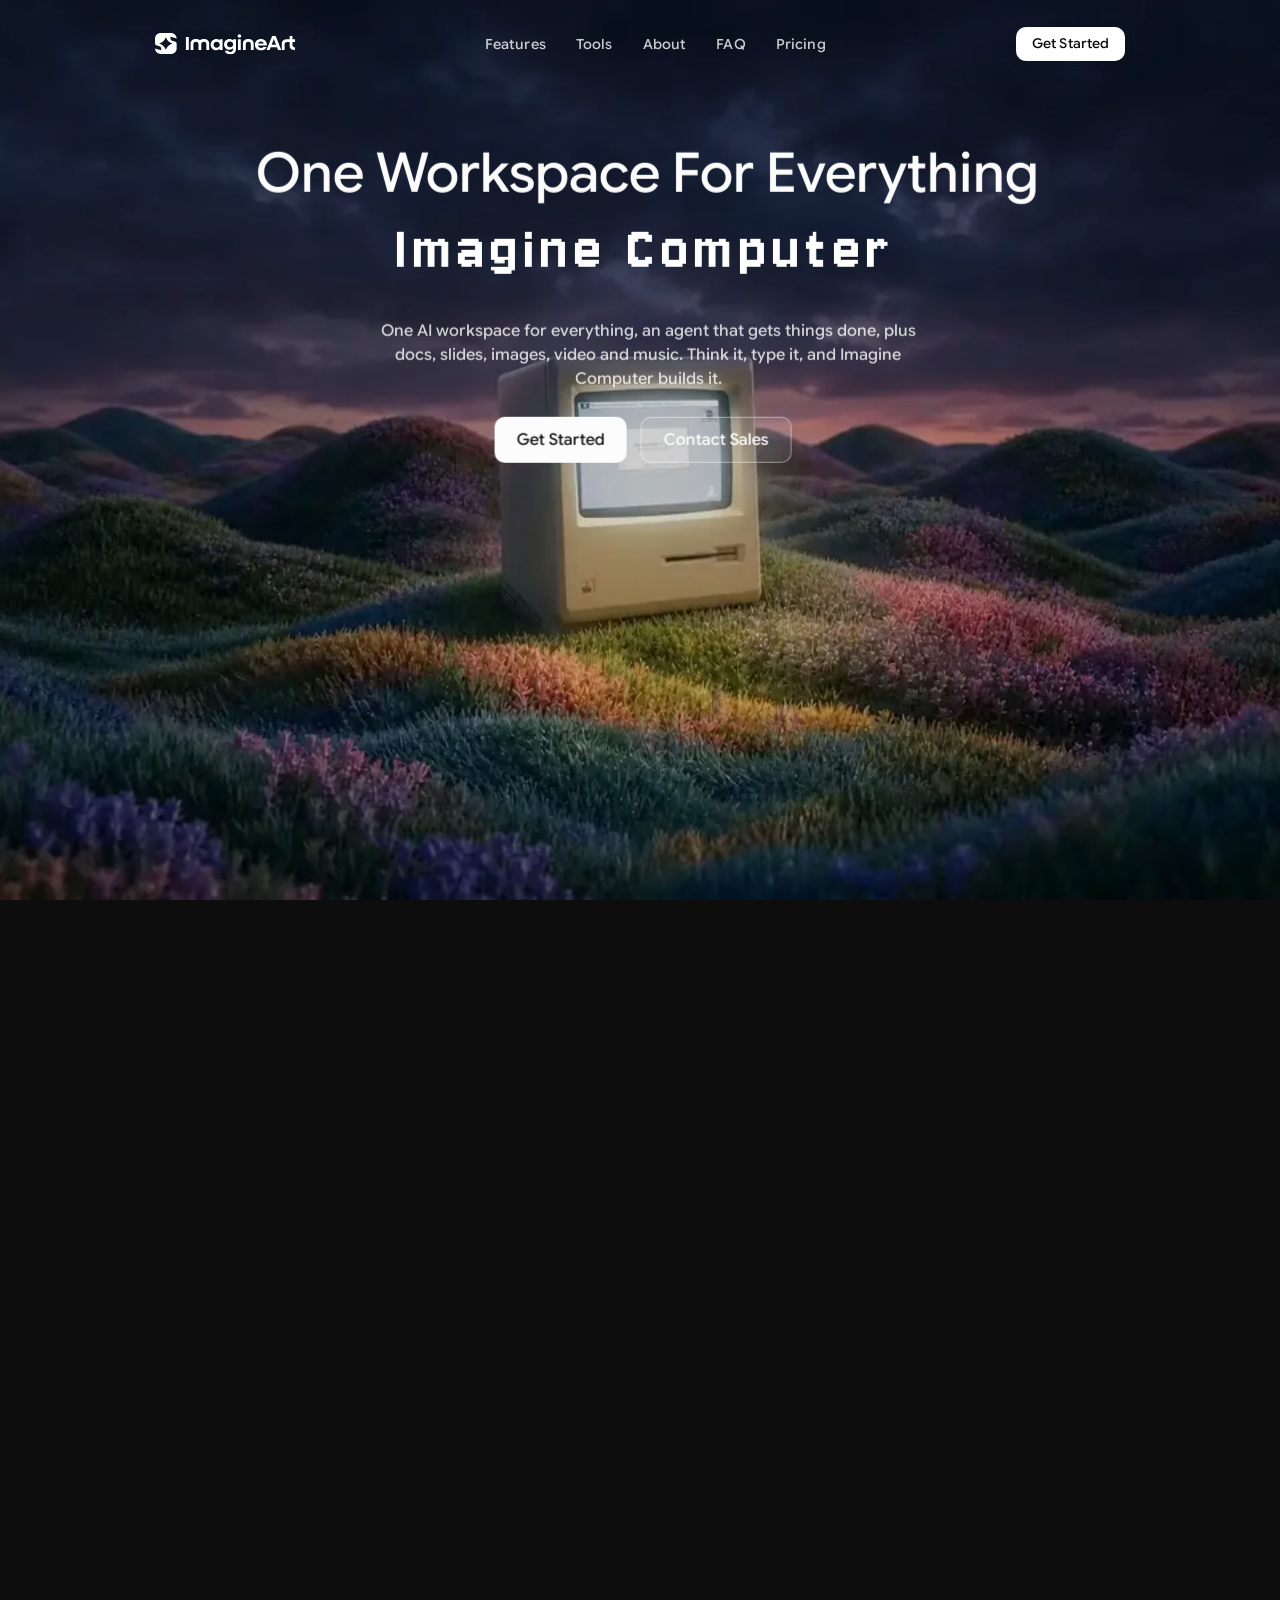
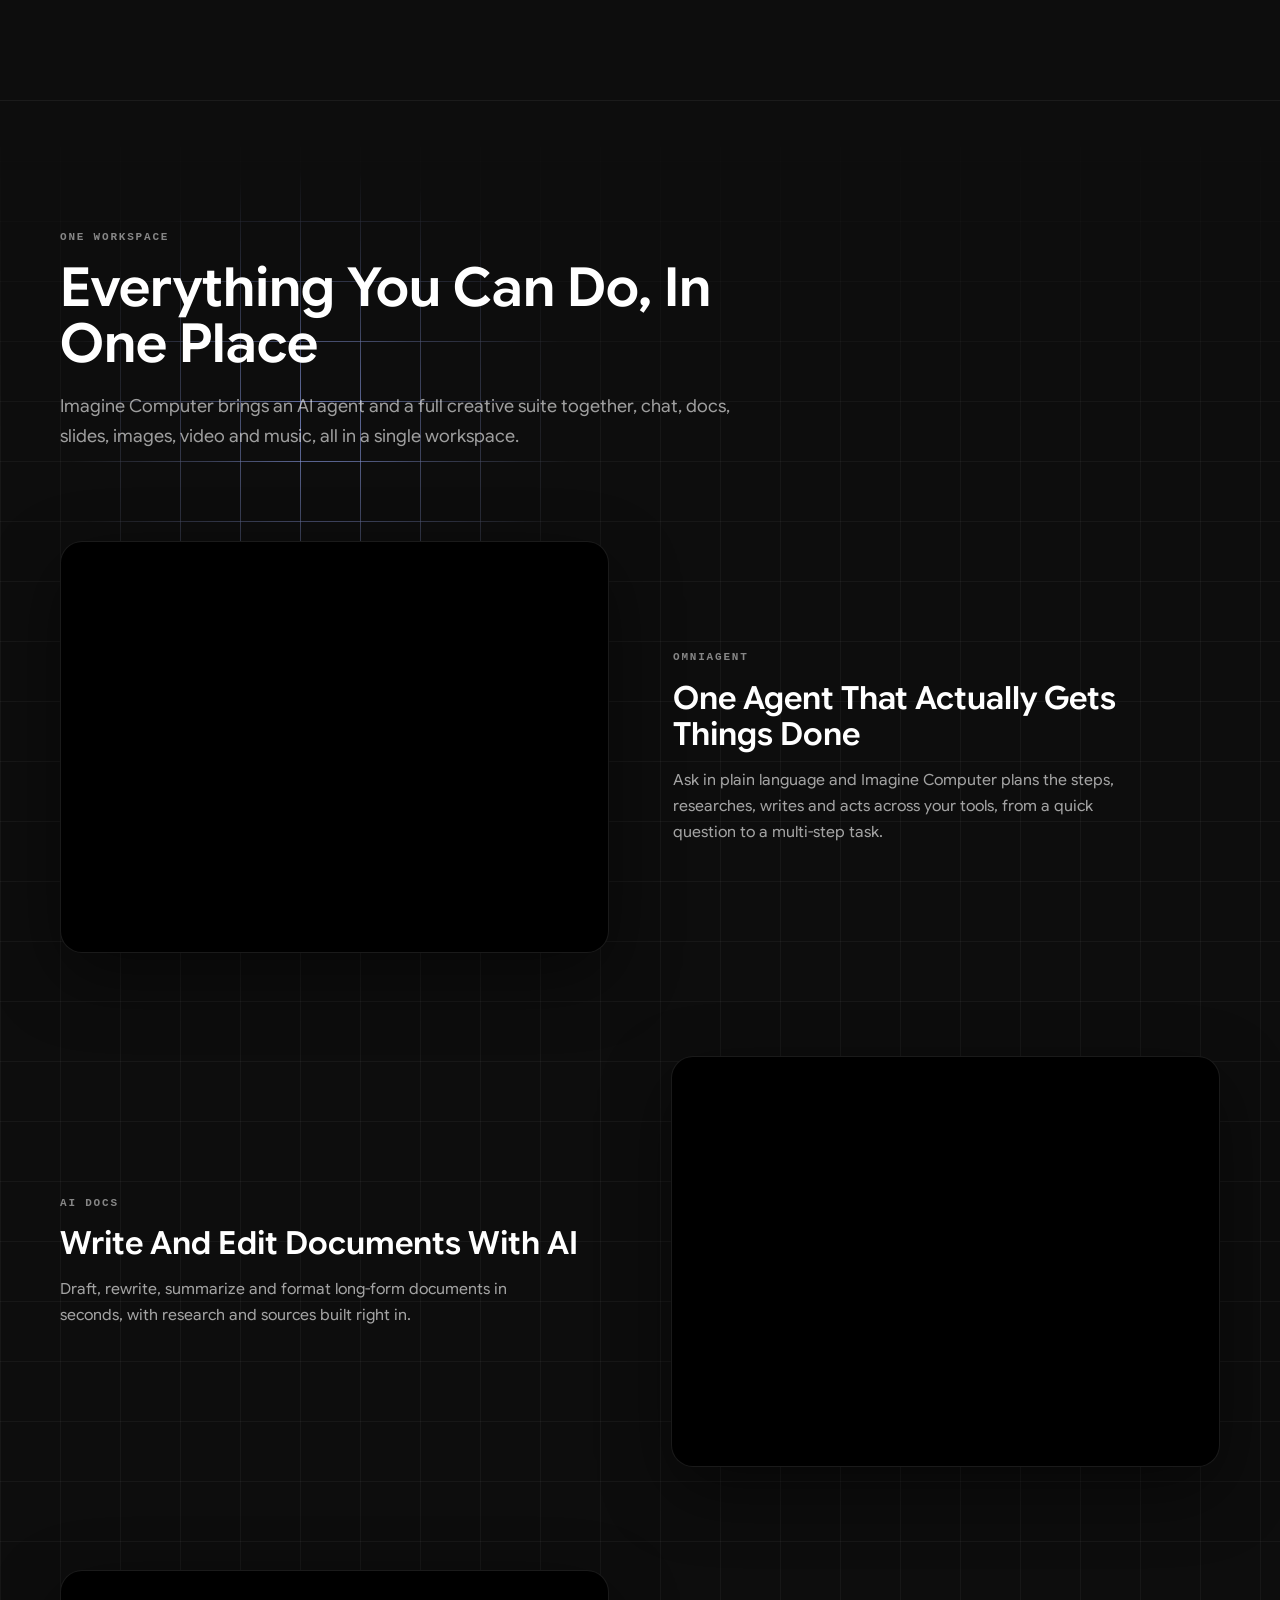
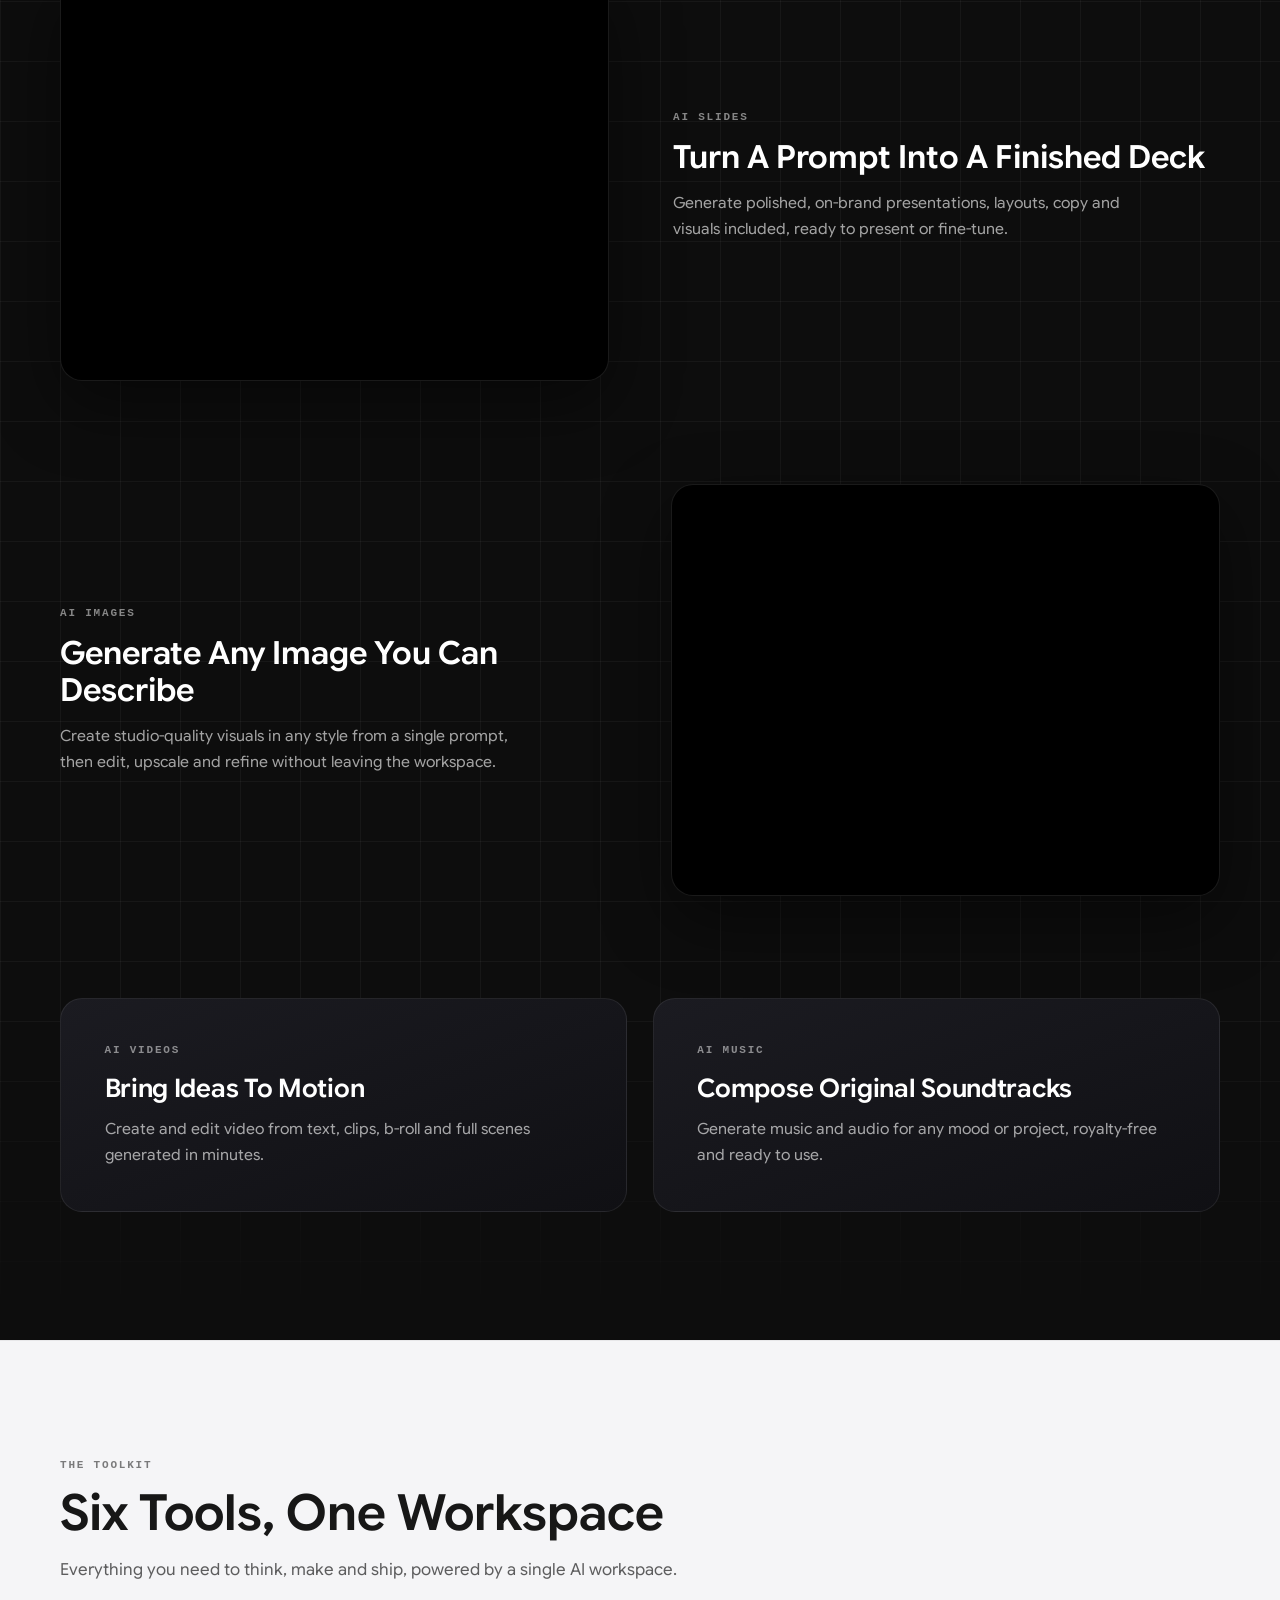
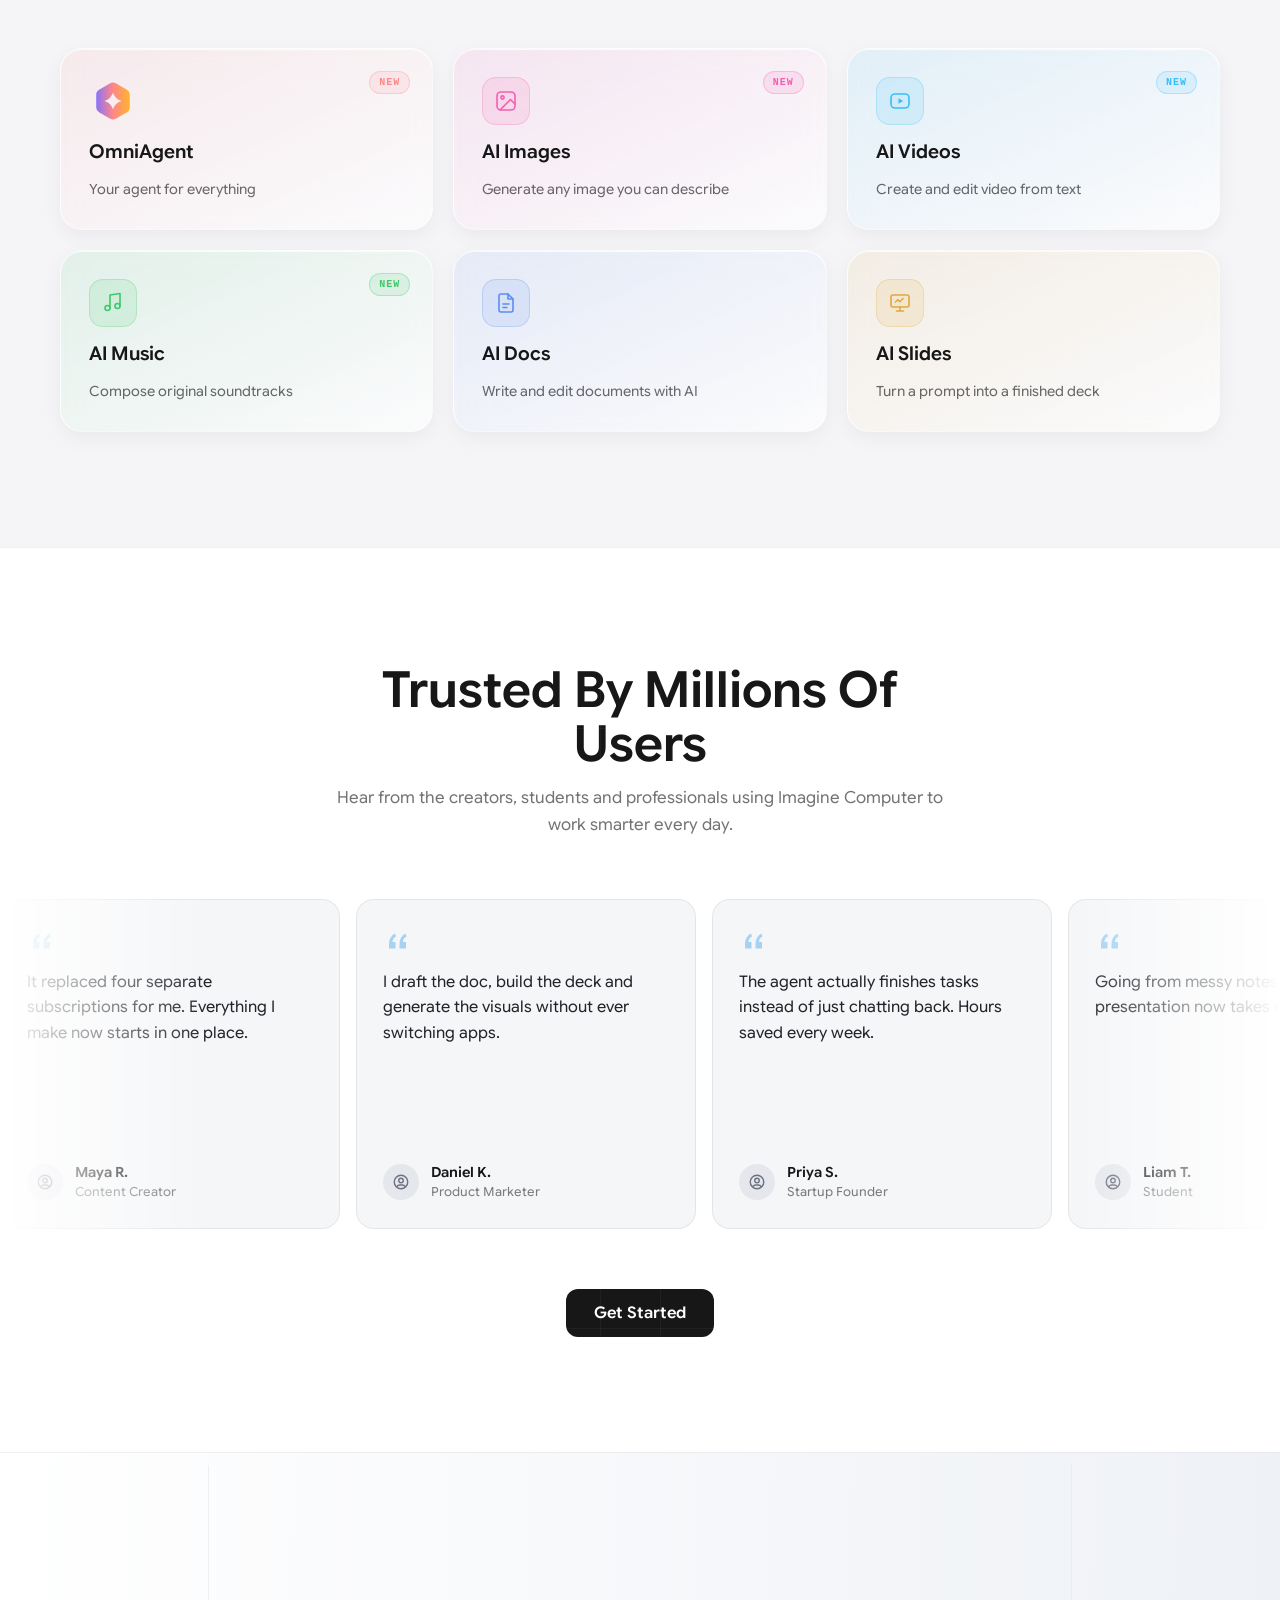
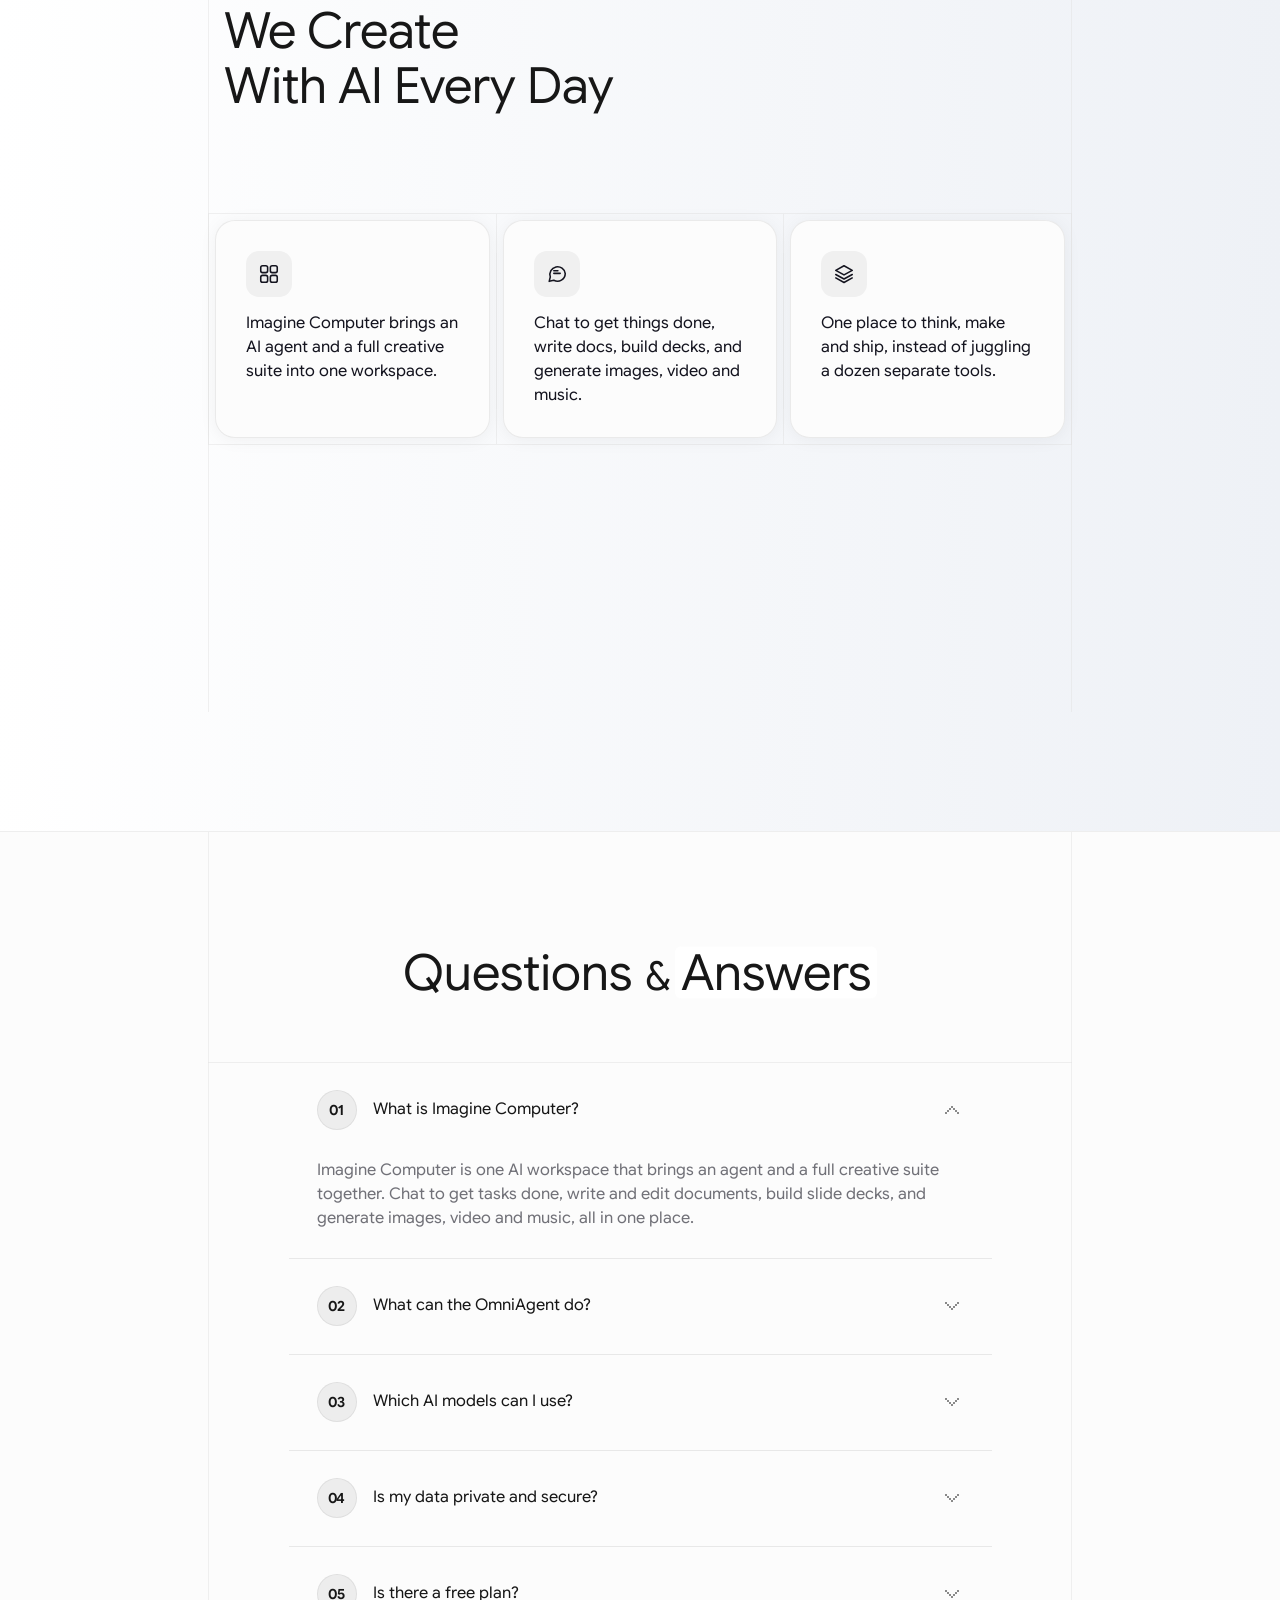
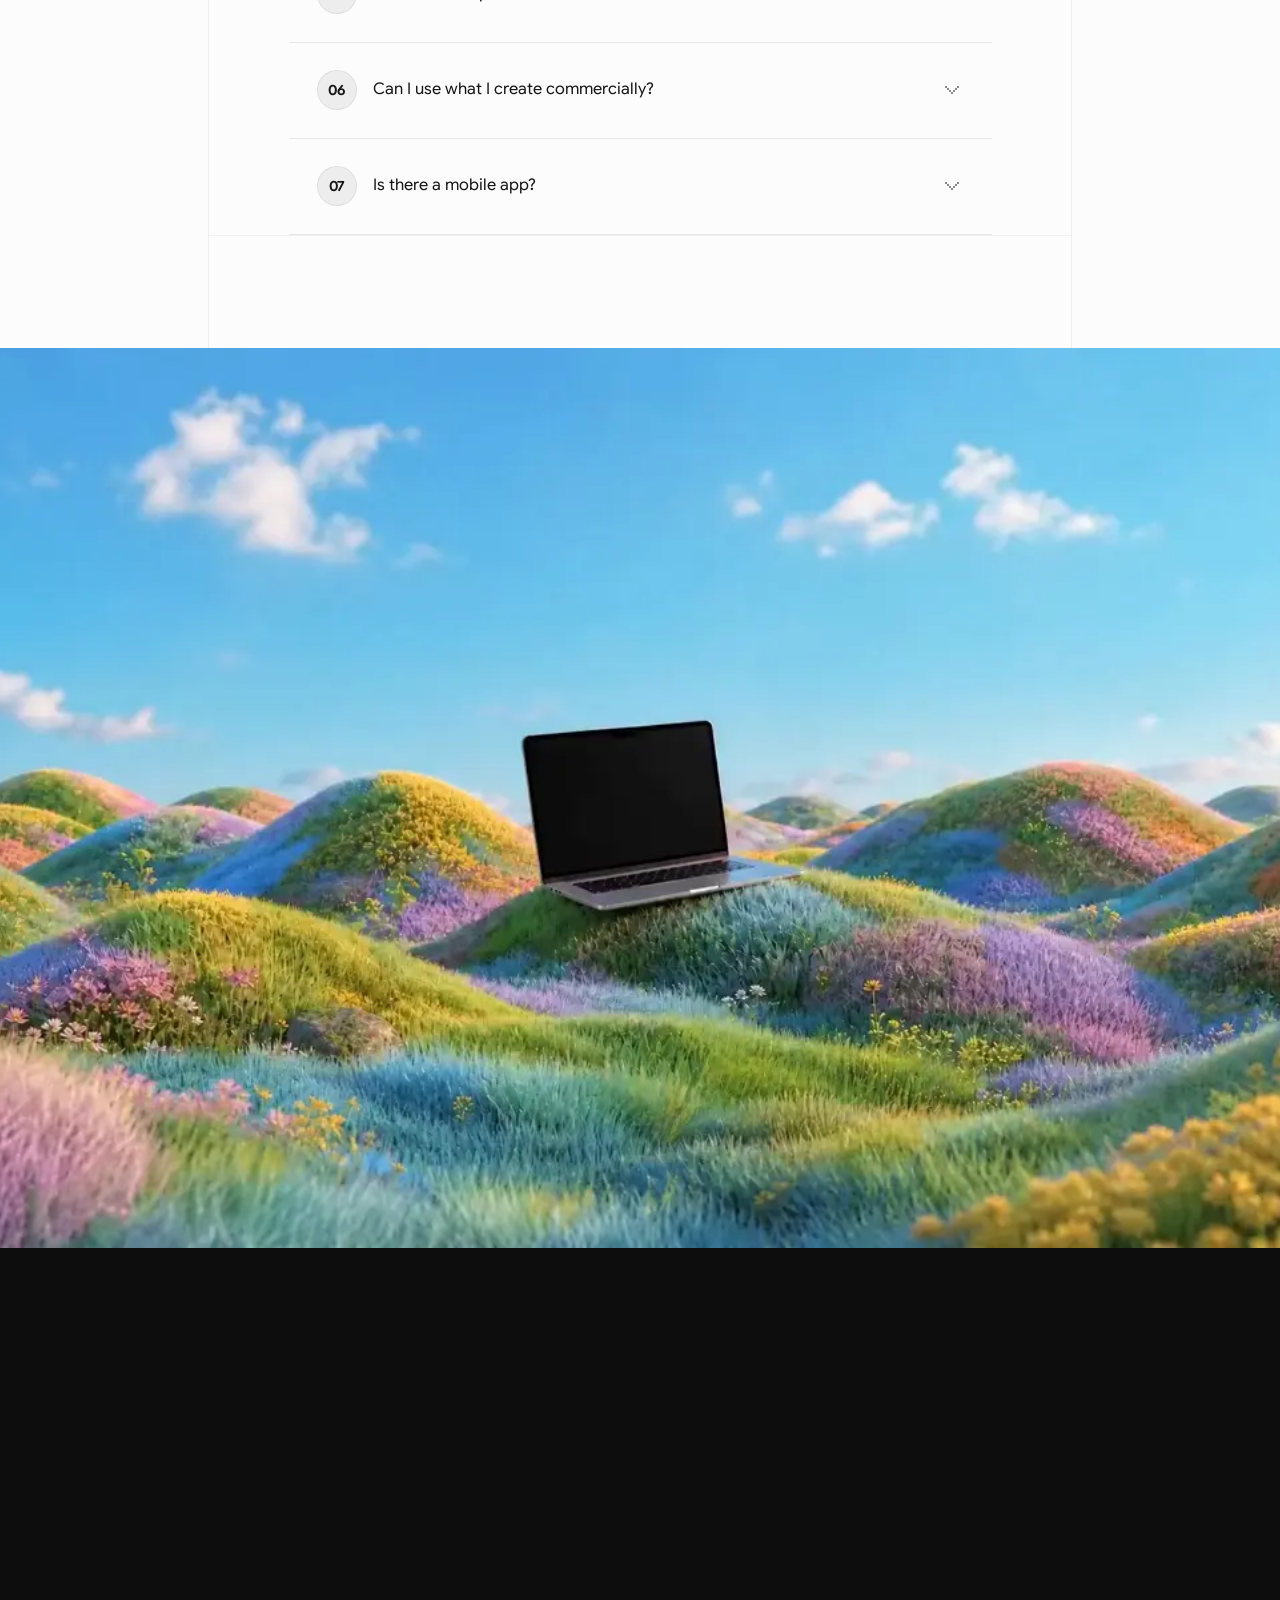
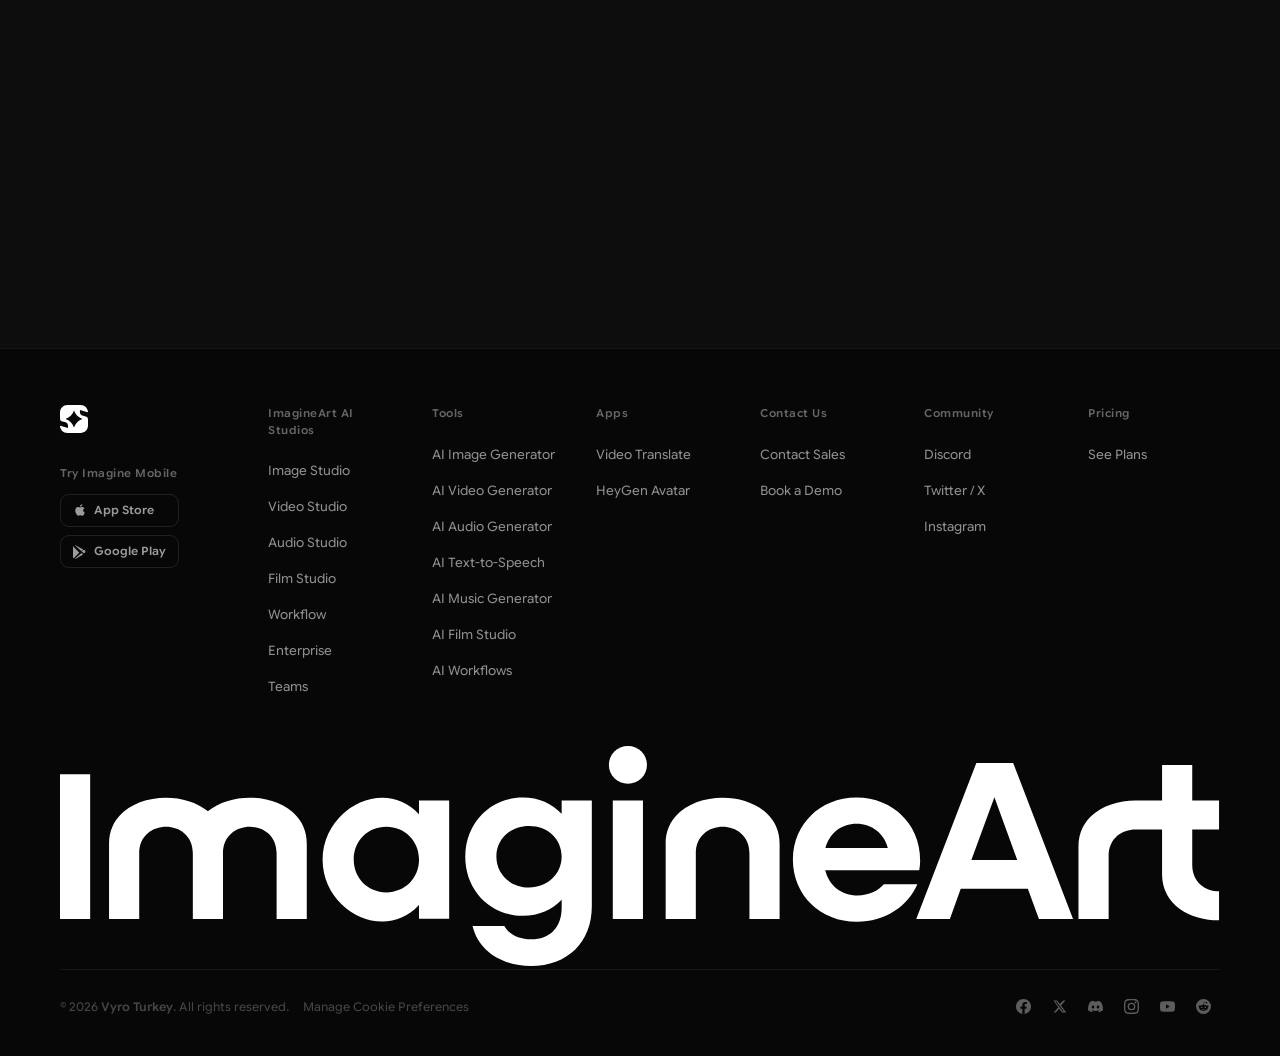
==== commit bcce552c: "Replace scrub videos with optimized webp frame sequences Hero and footer CTA now scroll-scrub throug" ====
--- a/index.html
+++ b/index.html
@@ -274,7 +274,7 @@
     <a class="im-menu__cta" href="#install" data-im-close>Get Started</a>
   </div>
 </div>
-<!-- IMAGINE-KIT:END -->  <nav class="toc" data-global-toc="" data-visible="true" data-scheme="light" aria-label="Section navigation" data-astro-cid-6t6zfk7k="" style="--toc-top: 256.0px;"> <a href="https://squeeze.grafit.agency/?ref=land-book.com#workflow" class="tocItem" data-toc-target="workflow" data-active="false" data-astro-cid-6t6zfk7k=""> <span class="tocBlend" data-astro-cid-6t6zfk7k=""> <span class="tocLabel" data-astro-cid-6t6zfk7k="">Old vs new</span> </span> <span class="tocMark" aria-hidden="true" data-astro-cid-6t6zfk7k=""> <svg width="14" height="14" viewBox="0 0 14 14" fill="none" xmlns="http://www.w3.org/2000/svg" data-astro-cid-6t6zfk7k=""> <path d="M5 13.334H3.33398V11.667H5V13.334Z" fill="currentColor" data-astro-cid-6t6zfk7k=""></path> <path d="M13.334 0V10H3.33398V11.667H1.66699V10H0V8.33398H1.66699V6.66699H3.33398V8.33398H11.667V0H13.334Z" fill="currentColor" data-astro-cid-6t6zfk7k=""></path> <path d="M5 6.66699H3.33398V5H5V6.66699Z" fill="currentColor" data-astro-cid-6t6zfk7k=""></path> </svg> </span> </a><a href="https://squeeze.grafit.agency/?ref=land-book.com#comparison" class="tocItem" data-toc-target="comparison" data-active="false" data-astro-cid-6t6zfk7k=""> <span class="tocBlend" data-astro-cid-6t6zfk7k=""> <span class="tocLabel" data-astro-cid-6t6zfk7k="">Features</span> </span> <span class="tocMark" aria-hidden="true" data-astro-cid-6t6zfk7k=""> <svg width="14" height="14" viewBox="0 0 14 14" fill="none" xmlns="http://www.w3.org/2000/svg" data-astro-cid-6t6zfk7k=""> <path d="M5 13.334H3.33398V11.667H5V13.334Z" fill="currentColor" data-astro-cid-6t6zfk7k=""></path> <path d="M13.334 0V10H3.33398V11.667H1.66699V10H0V8.33398H1.66699V6.66699H3.33398V8.33398H11.667V0H13.334Z" fill="currentColor" data-astro-cid-6t6zfk7k=""></path> <path d="M5 6.66699H3.33398V5H5V6.66699Z" fill="currentColor" data-astro-cid-6t6zfk7k=""></path> </svg> </span> </a><a href="https://squeeze.grafit.agency/?ref=land-book.com#about" class="tocItem" data-toc-target="about" data-active="true" data-astro-cid-6t6zfk7k=""> <span class="tocBlend" data-astro-cid-6t6zfk7k=""> <span class="tocLabel" data-astro-cid-6t6zfk7k="">About</span> </span> <span class="tocMark" aria-hidden="true" data-astro-cid-6t6zfk7k=""> <svg width="14" height="14" viewBox="0 0 14 14" fill="none" xmlns="http://www.w3.org/2000/svg" data-astro-cid-6t6zfk7k=""> <path d="M5 13.334H3.33398V11.667H5V13.334Z" fill="currentColor" data-astro-cid-6t6zfk7k=""></path> <path d="M13.334 0V10H3.33398V11.667H1.66699V10H0V8.33398H1.66699V6.66699H3.33398V8.33398H11.667V0H13.334Z" fill="currentColor" data-astro-cid-6t6zfk7k=""></path> <path d="M5 6.66699H3.33398V5H5V6.66699Z" fill="currentColor" data-astro-cid-6t6zfk7k=""></path> </svg> </span> </a><a href="https://squeeze.grafit.agency/?ref=land-book.com#faq" class="tocItem" data-toc-target="faq" data-active="false" data-astro-cid-6t6zfk7k=""> <span class="tocBlend" data-astro-cid-6t6zfk7k=""> <span class="tocLabel" data-astro-cid-6t6zfk7k="">FAQ</span> </span> <span class="tocMark" aria-hidden="true" data-astro-cid-6t6zfk7k=""> <svg width="14" height="14" viewBox="0 0 14 14" fill="none" xmlns="http://www.w3.org/2000/svg" data-astro-cid-6t6zfk7k=""> <path d="M5 13.334H3.33398V11.667H5V13.334Z" fill="currentColor" data-astro-cid-6t6zfk7k=""></path> <path d="M13.334 0V10H3.33398V11.667H1.66699V10H0V8.33398H1.66699V6.66699H3.33398V8.33398H11.667V0H13.334Z" fill="currentColor" data-astro-cid-6t6zfk7k=""></path> <path d="M5 6.66699H3.33398V5H5V6.66699Z" fill="currentColor" data-astro-cid-6t6zfk7k=""></path> </svg> </span> </a> <div class="tocBtnWrap" data-astro-cid-6t6zfk7k=""> <!-- Same hover language as Button.astro: duplicate icon left, static right, circle ::before sizing --> <a href="https://grafit.s3.eu-central-1.amazonaws.com/squeeze/Squeeze.dmg" download="" class="tocBtn" aria-label="Get Started" data-astro-cid-6t6zfk7k=""> <span class="tocCircleWrap" aria-hidden="true" data-astro-cid-6t6zfk7k=""> <span class="tocCircle" data-toc-circle="" data-astro-cid-6t6zfk7k=""></span> </span>  <span class="tocBtnLabel" data-astro-cid-6t6zfk7k="">Get Started</span>  </a> </div> </nav>  <script type="module">const s=document.querySelector("[data-global-toc]");if(!s)throw new Error("GlobalToc: element not found");const E=256,v=300,f=document.getElementById("workflow"),a=f?.querySelector(".body"),p=()=>{if(!f||!a)return;const t=f.getBoundingClientRect();a.getBoundingClientRect().top-t.top};p();window.addEventListener("resize",()=>{p(),m()},{passive:!0});const m=()=>{if(!a)return;const t=a.getBoundingClientRect().top,o=Math.max(E,t);s.style.setProperty("--toc-top",`${o.toFixed(1)}px`)};m();const B=Array.from(s.querySelectorAll("[data-toc-target]")),S=Array.from(s.querySelectorAll(".tocBtn")),C=[{id:"workflow",scheme:"dark"},{id:"comparison",scheme:"light"},{id:"about",scheme:"light"},{id:"faq",scheme:"light"}],u=C.map(({id:t,scheme:o})=>({el:document.getElementById(t),id:t,scheme:o})).filter(t=>t.el!==null),g=document.querySelector("[data-cta-section]"),w=document.querySelector("[data-hero]");let d=0,y=!1;document.addEventListener("hero:blend-start",()=>{setTimeout(()=>{y=!0,cancelAnimationFrame(d),d=requestAnimationFrame(h)},v)},{once:!0});const h=()=>{m();const t=window.innerHeight/2,o=!(w&&!y&&w.getBoundingClientRect().bottom>0||g&&g.getBoundingClientRect().top<window.innerHeight);if(s.dataset.visible=o?"true":"false",!o)return;let n=null,r="dark";for(const{el:e,id:c,scheme:l}of u){const i=e.getBoundingClientRect();if(i.top<=t&&i.bottom>t){n=c,r=l;break}}if(n===null)for(let e=u.length-1;e>=0;e--){const{el:c,id:l,scheme:i}=u[e];if(c.getBoundingClientRect().top<t){n=l,r=i;break}}s.dataset.scheme=r,B.forEach(e=>{const c=e.dataset.tocTarget===n?"true":"false";e.dataset.active!==c&&(e.dataset.active=c)})},R=()=>{cancelAnimationFrame(d),d=requestAnimationFrame(h)};window.addEventListener("scroll",R,{passive:!0});h();S.forEach(t=>{const o=t.querySelector("[data-toc-circle]");if(!o)return;const n=r=>{const e=t.getBoundingClientRect(),c=(r.clientX-e.left)/e.width*100,l=(r.clientY-e.top)/e.height*100,i=Math.abs((r.clientX-(e.left+e.width/2))/(e.width/2)*50);o.style.left=`${c.toFixed(1)}%`,o.style.top=`${l.toFixed(1)}%`,o.style.width=`${115+Number(i.toFixed(1))*2}%`};t.addEventListener("mouseenter",n),t.addEventListener("mousemove",n),t.addEventListener("mouseleave",n)});</script> <section class="section" data-hero="" data-astro-cid-bbe6dxrz="" style="height: calc(100vh + 800px);"> <div class="sticky" data-astro-cid-bbe6dxrz="" data-faded="true"> <div class="canvasPerspective" data-astro-cid-bbe6dxrz=""> <video class="canvas" data-hero-video="" aria-hidden="true" data-astro-cid-bbe6dxrz="" muted playsinline preload="auto"><source src="/hero-frames/hero-scrub-3.mp4?v=4" type="video/mp4"></video> </div> <div data-hero-overlay="" aria-hidden="true"></div> <div class="content" data-hero-content="" data-astro-cid-bbe6dxrz="" style="transform: translate3d(2.59px, 3.8px, 0px); --mm-nx: 0.537; --mm-ny: 0.995;" data-exiting="true"> <div class="heading" data-astro-cid-bbe6dxrz=""> <p class="headingLine" data-astro-cid-bbe6dxrz="">One Workspace For Everything</p> <div class="headingRow" data-astro-cid-bbe6dxrz=""> <span class="headingAccent" data-astro-cid-bbe6dxrz=""> <span class="headingAccentBase" data-astro-cid-bbe6dxrz="">Imagine Computer</span> <span class="headingAccentFill" aria-hidden="true" data-astro-cid-bbe6dxrz="">Imagine Computer</span> <span class="headingAccentSlab" aria-hidden="true" data-astro-cid-bbe6dxrz=""> <span class="headingAccentBg" data-astro-cid-bbe6dxrz=""></span> </span> </span> </div> </div> <p class="description" data-astro-cid-bbe6dxrz="">
+<!-- IMAGINE-KIT:END -->  <nav class="toc" data-global-toc="" data-visible="true" data-scheme="light" aria-label="Section navigation" data-astro-cid-6t6zfk7k="" style="--toc-top: 256.0px;"> <a href="https://squeeze.grafit.agency/?ref=land-book.com#workflow" class="tocItem" data-toc-target="workflow" data-active="false" data-astro-cid-6t6zfk7k=""> <span class="tocBlend" data-astro-cid-6t6zfk7k=""> <span class="tocLabel" data-astro-cid-6t6zfk7k="">Old vs new</span> </span> <span class="tocMark" aria-hidden="true" data-astro-cid-6t6zfk7k=""> <svg width="14" height="14" viewBox="0 0 14 14" fill="none" xmlns="http://www.w3.org/2000/svg" data-astro-cid-6t6zfk7k=""> <path d="M5 13.334H3.33398V11.667H5V13.334Z" fill="currentColor" data-astro-cid-6t6zfk7k=""></path> <path d="M13.334 0V10H3.33398V11.667H1.66699V10H0V8.33398H1.66699V6.66699H3.33398V8.33398H11.667V0H13.334Z" fill="currentColor" data-astro-cid-6t6zfk7k=""></path> <path d="M5 6.66699H3.33398V5H5V6.66699Z" fill="currentColor" data-astro-cid-6t6zfk7k=""></path> </svg> </span> </a><a href="https://squeeze.grafit.agency/?ref=land-book.com#comparison" class="tocItem" data-toc-target="comparison" data-active="false" data-astro-cid-6t6zfk7k=""> <span class="tocBlend" data-astro-cid-6t6zfk7k=""> <span class="tocLabel" data-astro-cid-6t6zfk7k="">Features</span> </span> <span class="tocMark" aria-hidden="true" data-astro-cid-6t6zfk7k=""> <svg width="14" height="14" viewBox="0 0 14 14" fill="none" xmlns="http://www.w3.org/2000/svg" data-astro-cid-6t6zfk7k=""> <path d="M5 13.334H3.33398V11.667H5V13.334Z" fill="currentColor" data-astro-cid-6t6zfk7k=""></path> <path d="M13.334 0V10H3.33398V11.667H1.66699V10H0V8.33398H1.66699V6.66699H3.33398V8.33398H11.667V0H13.334Z" fill="currentColor" data-astro-cid-6t6zfk7k=""></path> <path d="M5 6.66699H3.33398V5H5V6.66699Z" fill="currentColor" data-astro-cid-6t6zfk7k=""></path> </svg> </span> </a><a href="https://squeeze.grafit.agency/?ref=land-book.com#about" class="tocItem" data-toc-target="about" data-active="true" data-astro-cid-6t6zfk7k=""> <span class="tocBlend" data-astro-cid-6t6zfk7k=""> <span class="tocLabel" data-astro-cid-6t6zfk7k="">About</span> </span> <span class="tocMark" aria-hidden="true" data-astro-cid-6t6zfk7k=""> <svg width="14" height="14" viewBox="0 0 14 14" fill="none" xmlns="http://www.w3.org/2000/svg" data-astro-cid-6t6zfk7k=""> <path d="M5 13.334H3.33398V11.667H5V13.334Z" fill="currentColor" data-astro-cid-6t6zfk7k=""></path> <path d="M13.334 0V10H3.33398V11.667H1.66699V10H0V8.33398H1.66699V6.66699H3.33398V8.33398H11.667V0H13.334Z" fill="currentColor" data-astro-cid-6t6zfk7k=""></path> <path d="M5 6.66699H3.33398V5H5V6.66699Z" fill="currentColor" data-astro-cid-6t6zfk7k=""></path> </svg> </span> </a><a href="https://squeeze.grafit.agency/?ref=land-book.com#faq" class="tocItem" data-toc-target="faq" data-active="false" data-astro-cid-6t6zfk7k=""> <span class="tocBlend" data-astro-cid-6t6zfk7k=""> <span class="tocLabel" data-astro-cid-6t6zfk7k="">FAQ</span> </span> <span class="tocMark" aria-hidden="true" data-astro-cid-6t6zfk7k=""> <svg width="14" height="14" viewBox="0 0 14 14" fill="none" xmlns="http://www.w3.org/2000/svg" data-astro-cid-6t6zfk7k=""> <path d="M5 13.334H3.33398V11.667H5V13.334Z" fill="currentColor" data-astro-cid-6t6zfk7k=""></path> <path d="M13.334 0V10H3.33398V11.667H1.66699V10H0V8.33398H1.66699V6.66699H3.33398V8.33398H11.667V0H13.334Z" fill="currentColor" data-astro-cid-6t6zfk7k=""></path> <path d="M5 6.66699H3.33398V5H5V6.66699Z" fill="currentColor" data-astro-cid-6t6zfk7k=""></path> </svg> </span> </a> <div class="tocBtnWrap" data-astro-cid-6t6zfk7k=""> <!-- Same hover language as Button.astro: duplicate icon left, static right, circle ::before sizing --> <a href="https://grafit.s3.eu-central-1.amazonaws.com/squeeze/Squeeze.dmg" download="" class="tocBtn" aria-label="Get Started" data-astro-cid-6t6zfk7k=""> <span class="tocCircleWrap" aria-hidden="true" data-astro-cid-6t6zfk7k=""> <span class="tocCircle" data-toc-circle="" data-astro-cid-6t6zfk7k=""></span> </span>  <span class="tocBtnLabel" data-astro-cid-6t6zfk7k="">Get Started</span>  </a> </div> </nav>  <script type="module">const s=document.querySelector("[data-global-toc]");if(!s)throw new Error("GlobalToc: element not found");const E=256,v=300,f=document.getElementById("workflow"),a=f?.querySelector(".body"),p=()=>{if(!f||!a)return;const t=f.getBoundingClientRect();a.getBoundingClientRect().top-t.top};p();window.addEventListener("resize",()=>{p(),m()},{passive:!0});const m=()=>{if(!a)return;const t=a.getBoundingClientRect().top,o=Math.max(E,t);s.style.setProperty("--toc-top",`${o.toFixed(1)}px`)};m();const B=Array.from(s.querySelectorAll("[data-toc-target]")),S=Array.from(s.querySelectorAll(".tocBtn")),C=[{id:"workflow",scheme:"dark"},{id:"comparison",scheme:"light"},{id:"about",scheme:"light"},{id:"faq",scheme:"light"}],u=C.map(({id:t,scheme:o})=>({el:document.getElementById(t),id:t,scheme:o})).filter(t=>t.el!==null),g=document.querySelector("[data-cta-section]"),w=document.querySelector("[data-hero]");let d=0,y=!1;document.addEventListener("hero:blend-start",()=>{setTimeout(()=>{y=!0,cancelAnimationFrame(d),d=requestAnimationFrame(h)},v)},{once:!0});const h=()=>{m();const t=window.innerHeight/2,o=!(w&&!y&&w.getBoundingClientRect().bottom>0||g&&g.getBoundingClientRect().top<window.innerHeight);if(s.dataset.visible=o?"true":"false",!o)return;let n=null,r="dark";for(const{el:e,id:c,scheme:l}of u){const i=e.getBoundingClientRect();if(i.top<=t&&i.bottom>t){n=c,r=l;break}}if(n===null)for(let e=u.length-1;e>=0;e--){const{el:c,id:l,scheme:i}=u[e];if(c.getBoundingClientRect().top<t){n=l,r=i;break}}s.dataset.scheme=r,B.forEach(e=>{const c=e.dataset.tocTarget===n?"true":"false";e.dataset.active!==c&&(e.dataset.active=c)})},R=()=>{cancelAnimationFrame(d),d=requestAnimationFrame(h)};window.addEventListener("scroll",R,{passive:!0});h();S.forEach(t=>{const o=t.querySelector("[data-toc-circle]");if(!o)return;const n=r=>{const e=t.getBoundingClientRect(),c=(r.clientX-e.left)/e.width*100,l=(r.clientY-e.top)/e.height*100,i=Math.abs((r.clientX-(e.left+e.width/2))/(e.width/2)*50);o.style.left=`${c.toFixed(1)}%`,o.style.top=`${l.toFixed(1)}%`,o.style.width=`${115+Number(i.toFixed(1))*2}%`};t.addEventListener("mouseenter",n),t.addEventListener("mousemove",n),t.addEventListener("mouseleave",n)});</script> <section class="section" data-hero="" data-astro-cid-bbe6dxrz="" style="height: calc(100vh + 800px);"> <div class="sticky" data-astro-cid-bbe6dxrz="" data-faded="true"> <div class="canvasPerspective" data-astro-cid-bbe6dxrz=""> <img class="canvas" data-hero-frames="" aria-hidden="true" data-astro-cid-bbe6dxrz="" src="/hero-frames/f/001.webp" alt=""> </div> <div data-hero-overlay="" aria-hidden="true"></div> <div class="content" data-hero-content="" data-astro-cid-bbe6dxrz="" style="transform: translate3d(2.59px, 3.8px, 0px); --mm-nx: 0.537; --mm-ny: 0.995;" data-exiting="true"> <div class="heading" data-astro-cid-bbe6dxrz=""> <p class="headingLine" data-astro-cid-bbe6dxrz="">One Workspace For Everything</p> <div class="headingRow" data-astro-cid-bbe6dxrz=""> <span class="headingAccent" data-astro-cid-bbe6dxrz=""> <span class="headingAccentBase" data-astro-cid-bbe6dxrz="">Imagine Computer</span> <span class="headingAccentFill" aria-hidden="true" data-astro-cid-bbe6dxrz="">Imagine Computer</span> <span class="headingAccentSlab" aria-hidden="true" data-astro-cid-bbe6dxrz=""> <span class="headingAccentBg" data-astro-cid-bbe6dxrz=""></span> </span> </span> </div> </div> <p class="description" data-astro-cid-bbe6dxrz="">
 One AI workspace for everything, an agent that gets things done, plus docs, slides, images, video and music. Think it, type it, and Imagine Computer builds it.
 </p> <div class="ic-cta-row"><a href="https://grafit.s3.eu-central-1.amazonaws.com/squeeze/Squeeze.dmg" download="" data-btn="true" data-astro-cid-vnzlvqnm="true" class="button"> <span class="circleWrap" aria-hidden="true" data-astro-cid-vnzlvqnm=""> <span class="circle" data-btn-circle="" data-astro-cid-vnzlvqnm="" style="left: 89%; top: 111.6%; width: 193%;"></span> </span> <span class="label" data-astro-cid-vnzlvqnm=""> 
 Get Started
@@ -443,7 +443,7 @@
 Imagine Computer brings your agent and every creative tool into one place. Free to start, no credit card required.
 </p> </div> </div> <div class="ctaBtnWrap" data-astro-cid-v2cbyr3p=""> <a href="https://grafit.s3.eu-central-1.amazonaws.com/squeeze/Squeeze.dmg" download="" data-btn="true" data-astro-cid-vnzlvqnm="true" class="button"> <span class="circleWrap" aria-hidden="true" data-astro-cid-vnzlvqnm=""> <span class="circle" data-btn-circle="" data-astro-cid-vnzlvqnm="" style="left: 8.3%; top: -79.3%; width: 198.4%;"></span> </span> <span class="label" data-astro-cid-vnzlvqnm=""> 
 Get Started
-</span> </a>   </div> </div> <div class="ditherStrip" aria-hidden="true" data-astro-cid-v2cbyr3p=""> <astro-island uid="Z1kwkDn" prefix="r14" component-url="/_astro/AboutCtaDitherStrip.Ca27TtiZ.js" component-export="default" renderer-url="/_astro/client.BWXmB5K8.js" props="{&quot;data-astro-cid-v2cbyr3p&quot;:[0,true]}" client="load" opts="{&quot;name&quot;:&quot;AboutCtaDitherStrip&quot;,&quot;value&quot;:true}" await-children=""><div class="shader" style="width:100%;height:100%;display:block"><canvas data-renderer="shaders" style="width:100%;height:100%;display:block" data-engine="three.js r184 webgpu" width="938" height="40"></canvas><span style="display:contents" data-shader-id="_r14R_5_"><span style="display:contents" data-shader-id="_r14R_t_"></span></span></div></astro-island> </div> </div> </div> </div> </div> </section>  <script type="module">(()=>{const e=document.querySelector("#about"),t=e?.querySelector("[data-about-parallax]");if(!e||!t)return;let o=!1;const l=()=>{const i=e.getBoundingClientRect().top*.15;t.style.transform=`translateY(${i}px)`,o=!1};window.addEventListener("scroll",()=>{o||(requestAnimationFrame(l),o=!0)},{passive:!0}),l()})();const h=.15,w=120,c=document.querySelector("#about");if(c){const e=c.querySelector("[data-about-content-col]"),t=c.querySelector("[data-about-heading]"),o=t?.querySelector("[data-about-reveal]"),l=Array.from(c.querySelectorAll("[data-about-card]")),i=c.querySelector("[data-about-cta-row]");if(e&&t&&o){const A=()=>{const n=[...l,...i?[i]:[]],v=new Array(n.length).fill(!1),d=new Array(n.length).fill(!1);let y=performance.now()-w;const f=()=>{const a=d.findIndex((u,b)=>u&&!v[b]);if(a===-1)return;v[a]=!0;const r=performance.now(),s=Math.max(r,y+w);y=s,setTimeout(()=>{n[a].dataset.itemRevealed="true",f()},s-r)};n.forEach((a,r)=>{const s=a.getBoundingClientRect();if(s.top<window.innerHeight&&s.bottom>0)d[r]=!0;else{const u=new IntersectionObserver(([b])=>{b.intersectionRatio>=.1&&!d[r]&&(d[r]=!0,f(),u.disconnect())},{threshold:[0,.1]});u.observe(a)}}),f()};let m=!1;const R=new IntersectionObserver(([n])=>{n.intersectionRatio>=h&&!m&&(m=!0,o.dataset.aboutReveal="true",e.dataset.revealed="true",A(),R.disconnect())},{threshold:[0,h]});R.observe(t)}}</script> <section class="section section-border-motion" id="faq" data-astro-cid-z6gx6xcw="" data-border-in="true"> <div class="grid" data-astro-cid-z6gx6xcw=""> <div class="contentCol" data-faq-content-col="" data-revealed="true" data-astro-cid-z6gx6xcw=""> <div class="headingBlock" data-faq-heading="" data-astro-cid-z6gx6xcw=""> <div class="reveal" data-faq-reveal="true" style="--base-delay: 80ms; --stagger: 90ms;" data-astro-cid-z6gx6xcw=""> <div class="line" style="--line-i: 0;" data-astro-cid-z6gx6xcw=""> <div class="lineInner" data-astro-cid-z6gx6xcw=""> <h2 class="heading headingFaqInline" data-astro-cid-z6gx6xcw=""> <span class="headingWord" data-astro-cid-z6gx6xcw="">Questions</span> <span class="headingAmp" data-astro-cid-z6gx6xcw="">&nbsp;&amp;</span> <span class="faqAccentOuter" data-astro-cid-z6gx6xcw=""> <span class="faqHeadingAccent" data-faq-accent="" data-astro-cid-z6gx6xcw=""> <span class="faqAccentBase" data-astro-cid-z6gx6xcw="">answers</span> <span class="faqAccentFill" aria-hidden="true" data-astro-cid-z6gx6xcw="">answers</span> </span> </span> </h2> </div> </div> </div> </div> <div class="accordionWrap" data-faq-body="" data-revealed="false" data-astro-cid-z6gx6xcw=""> <div class="accordionList" data-faq-list="" data-astro-cid-z6gx6xcw=""> <div class="accordionItem" data-faq-item="" data-open="true" data-astro-cid-z6gx6xcw="" data-item-revealed="true"> <button class="accordionHeader" data-faq-header="" aria-expanded="true" data-astro-cid-z6gx6xcw=""> <span class="numBadge" data-astro-cid-z6gx6xcw=""> <span class="numText" data-astro-cid-z6gx6xcw="">01</span> </span> <span class="question" data-astro-cid-z6gx6xcw="">What is Imagine Computer?</span> <span class="chevron" aria-hidden="true" data-astro-cid-z6gx6xcw=""> <svg width="14" height="8" viewBox="0 0 14 8" fill="none" xmlns="http://www.w3.org/2000/svg" data-astro-cid-z6gx6xcw=""> <path d="M8 8H6V6H8V8Z" fill="#171717" fill-opacity="0.5" data-astro-cid-z6gx6xcw=""></path> <path d="M6 6H4V4H6V6Z" fill="#171717" fill-opacity="0.5" data-astro-cid-z6gx6xcw=""></path> <path d="M10 6H8V4H10V6Z" fill="#171717" fill-opacity="0.5" data-astro-cid-z6gx6xcw=""></path> <path d="M4 4H2V2H4V4Z" fill="#171717" fill-opacity="0.5" data-astro-cid-z6gx6xcw=""></path> <path d="M12 4H10V2H12V4Z" fill="#171717" fill-opacity="0.5" data-astro-cid-z6gx6xcw=""></path> <path d="M2 2H0V0H2V2Z" fill="#171717" fill-opacity="0.5" data-astro-cid-z6gx6xcw=""></path> <path d="M14 2H12V0H14V2Z" fill="#171717" fill-opacity="0.5" data-astro-cid-z6gx6xcw=""></path> </svg> </span> </button> <div class="accordionBody" data-faq-body-item="" data-astro-cid-z6gx6xcw=""> <div class="accordionBodyInner" data-astro-cid-z6gx6xcw=""> <p class="answer" data-astro-cid-z6gx6xcw="">Imagine Computer is one AI workspace that brings an agent and a full creative suite together. Chat to get tasks done, write and edit documents, build slide decks, and generate images, video and music, all in one place.</p> <div class="ditherStrip" data-faq-dither-slot="" aria-hidden="true" data-astro-cid-z6gx6xcw=""><div style="width: 100%; height: 100%;"><div class="shader" style="width: 100%; height: 100%; display: block;"><canvas data-renderer="shaders" style="width: 100%; height: 100%; display: block;" data-engine="three.js r184 webgpu" width="701" height="80"></canvas><span data-shader-id="_r15r_1_" style="display: contents;"><span data-shader-id="_r15r_2_" style="display: contents;"></span></span></div></div></div> </div> </div> </div><div class="accordionItem" data-faq-item="" data-open="false" data-astro-cid-z6gx6xcw="" data-item-revealed="true"> <button class="accordionHeader" data-faq-header="" aria-expanded="false" data-astro-cid-z6gx6xcw=""> <span class="numBadge" data-astro-cid-z6gx6xcw=""> <span class="numText" data-astro-cid-z6gx6xcw="">02</span> </span> <span class="question" data-astro-cid-z6gx6xcw="">What can the OmniAgent do?</span> <span class="chevron" aria-hidden="true" data-astro-cid-z6gx6xcw=""> <svg width="14" height="8" viewBox="0 0 14 8" fill="none" xmlns="http://www.w3.org/2000/svg" data-astro-cid-z6gx6xcw=""> <path d="M8 8H6V6H8V8Z" fill="#171717" fill-opacity="0.5" data-astro-cid-z6gx6xcw=""></path> <path d="M6 6H4V4H6V6Z" fill="#171717" fill-opacity="0.5" data-astro-cid-z6gx6xcw=""></path> <path d="M10 6H8V4H10V6Z" fill="#171717" fill-opacity="0.5" data-astro-cid-z6gx6xcw=""></path> <path d="M4 4H2V2H4V4Z" fill="#171717" fill-opacity="0.5" data-astro-cid-z6gx6xcw=""></path> <path d="M12 4H10V2H12V4Z" fill="#171717" fill-opacity="0.5" data-astro-cid-z6gx6xcw=""></path> <path d="M2 2H0V0H2V2Z" fill="#171717" fill-opacity="0.5" data-astro-cid-z6gx6xcw=""></path> <path d="M14 2H12V0H14V2Z" fill="#171717" fill-opacity="0.5" data-astro-cid-z6gx6xcw=""></path> </svg> </span> </button> <div class="accordionBody" data-faq-body-item="" data-astro-cid-z6gx6xcw=""> <div class="accordionBodyInner" data-astro-cid-z6gx6xcw=""> <p class="answer" data-astro-cid-z6gx6xcw="">OmniAgent understands plain-language requests, plans the steps, researches, writes and takes action across your tools, so it can handle anything from a quick question to a full multi-step task.</p> <div class="ditherStrip" data-faq-dither-slot="" aria-hidden="true" data-astro-cid-z6gx6xcw=""></div> </div> </div> </div><div class="accordionItem" data-faq-item="" data-open="false" data-astro-cid-z6gx6xcw="" data-item-revealed="true"> <button class="accordionHeader" data-faq-header="" aria-expanded="false" data-astro-cid-z6gx6xcw=""> <span class="numBadge" data-astro-cid-z6gx6xcw=""> <span class="numText" data-astro-cid-z6gx6xcw="">03</span> </span> <span class="question" data-astro-cid-z6gx6xcw="">Which AI models can I use?</span> <span class="chevron" aria-hidden="true" data-astro-cid-z6gx6xcw=""> <svg width="14" height="8" viewBox="0 0 14 8" fill="none" xmlns="http://www.w3.org/2000/svg" data-astro-cid-z6gx6xcw=""> <path d="M8 8H6V6H8V8Z" fill="#171717" fill-opacity="0.5" data-astro-cid-z6gx6xcw=""></path> <path d="M6 6H4V4H6V6Z" fill="#171717" fill-opacity="0.5" data-astro-cid-z6gx6xcw=""></path> <path d="M10 6H8V4H10V6Z" fill="#171717" fill-opacity="0.5" data-astro-cid-z6gx6xcw=""></path> <path d="M4 4H2V2H4V4Z" fill="#171717" fill-opacity="0.5" data-astro-cid-z6gx6xcw=""></path> <path d="M12 4H10V2H12V4Z" fill="#171717" fill-opacity="0.5" data-astro-cid-z6gx6xcw=""></path> <path d="M2 2H0V0H2V2Z" fill="#171717" fill-opacity="0.5" data-astro-cid-z6gx6xcw=""></path> <path d="M14 2H12V0H14V2Z" fill="#171717" fill-opacity="0.5" data-astro-cid-z6gx6xcw=""></path> </svg> </span> </button> <div class="accordionBody" data-faq-body-item="" data-astro-cid-z6gx6xcw=""> <div class="accordionBodyInner" data-astro-cid-z6gx6xcw=""> <p class="answer" data-astro-cid-z6gx6xcw="">Imagine Computer brings leading models for chat, images, video and audio into one place, so you can pick the best one for each task without juggling separate subscriptions.</p> <div class="ditherStrip" data-faq-dither-slot="" aria-hidden="true" data-astro-cid-z6gx6xcw=""></div> </div> </div> </div><div class="accordionItem" data-faq-item="" data-open="false" data-astro-cid-z6gx6xcw="" data-item-revealed="true"> <button class="accordionHeader" data-faq-header="" aria-expanded="false" data-astro-cid-z6gx6xcw=""> <span class="numBadge" data-astro-cid-z6gx6xcw=""> <span class="numText" data-astro-cid-z6gx6xcw="">04</span> </span> <span class="question" data-astro-cid-z6gx6xcw="">Is my data private and secure?</span> <span class="chevron" aria-hidden="true" data-astro-cid-z6gx6xcw=""> <svg width="14" height="8" viewBox="0 0 14 8" fill="none" xmlns="http://www.w3.org/2000/svg" data-astro-cid-z6gx6xcw=""> <path d="M8 8H6V6H8V8Z" fill="#171717" fill-opacity="0.5" data-astro-cid-z6gx6xcw=""></path> <path d="M6 6H4V4H6V6Z" fill="#171717" fill-opacity="0.5" data-astro-cid-z6gx6xcw=""></path> <path d="M10 6H8V4H10V6Z" fill="#171717" fill-opacity="0.5" data-astro-cid-z6gx6xcw=""></path> <path d="M4 4H2V2H4V4Z" fill="#171717" fill-opacity="0.5" data-astro-cid-z6gx6xcw=""></path> <path d="M12 4H10V2H12V4Z" fill="#171717" fill-opacity="0.5" data-astro-cid-z6gx6xcw=""></path> <path d="M2 2H0V0H2V2Z" fill="#171717" fill-opacity="0.5" data-astro-cid-z6gx6xcw=""></path> <path d="M14 2H12V0H14V2Z" fill="#171717" fill-opacity="0.5" data-astro-cid-z6gx6xcw=""></path> </svg> </span> </button> <div class="accordionBody" data-faq-body-item="" data-astro-cid-z6gx6xcw=""> <div class="accordionBodyInner" data-astro-cid-z6gx6xcw=""> <p class="answer" data-astro-cid-z6gx6xcw="">Your work stays yours. Imagine Computer keeps your content private to your account, never sells your data, and lets you delete anything you create at any time.</p> <div class="ditherStrip" data-faq-dither-slot="" aria-hidden="true" data-astro-cid-z6gx6xcw=""></div> </div> </div> </div><div class="accordionItem" data-faq-item="" data-open="false" data-astro-cid-z6gx6xcw="" data-item-revealed="true"> <button class="accordionHeader" data-faq-header="" aria-expanded="false" data-astro-cid-z6gx6xcw=""> <span class="numBadge" data-astro-cid-z6gx6xcw=""> <span class="numText" data-astro-cid-z6gx6xcw="">05</span> </span> <span class="question" data-astro-cid-z6gx6xcw="">Is there a free plan?</span> <span class="chevron" aria-hidden="true" data-astro-cid-z6gx6xcw=""> <svg width="14" height="8" viewBox="0 0 14 8" fill="none" xmlns="http://www.w3.org/2000/svg" data-astro-cid-z6gx6xcw=""> <path d="M8 8H6V6H8V8Z" fill="#171717" fill-opacity="0.5" data-astro-cid-z6gx6xcw=""></path> <path d="M6 6H4V4H6V6Z" fill="#171717" fill-opacity="0.5" data-astro-cid-z6gx6xcw=""></path> <path d="M10 6H8V4H10V6Z" fill="#171717" fill-opacity="0.5" data-astro-cid-z6gx6xcw=""></path> <path d="M4 4H2V2H4V4Z" fill="#171717" fill-opacity="0.5" data-astro-cid-z6gx6xcw=""></path> <path d="M12 4H10V2H12V4Z" fill="#171717" fill-opacity="0.5" data-astro-cid-z6gx6xcw=""></path> <path d="M2 2H0V0H2V2Z" fill="#171717" fill-opacity="0.5" data-astro-cid-z6gx6xcw=""></path> <path d="M14 2H12V0H14V2Z" fill="#171717" fill-opacity="0.5" data-astro-cid-z6gx6xcw=""></path> </svg> </span> </button> <div class="accordionBody" data-faq-body-item="" data-astro-cid-z6gx6xcw=""> <div class="accordionBodyInner" data-astro-cid-z6gx6xcw=""> <p class="answer" data-astro-cid-z6gx6xcw="">Yes, you can start for free with no credit card required. Paid plans add higher limits, faster results and full commercial usage when you need them.</p> <div class="ditherStrip" data-faq-dither-slot="" aria-hidden="true" data-astro-cid-z6gx6xcw=""></div> </div> </div> </div><div class="accordionItem" data-faq-item="" data-open="false" data-astro-cid-z6gx6xcw="" data-item-revealed="true"> <button class="accordionHeader" data-faq-header="" aria-expanded="false" data-astro-cid-z6gx6xcw=""> <span class="numBadge" data-astro-cid-z6gx6xcw=""> <span class="numText" data-astro-cid-z6gx6xcw="">06</span> </span> <span class="question" data-astro-cid-z6gx6xcw="">Can I use what I create commercially?</span> <span class="chevron" aria-hidden="true" data-astro-cid-z6gx6xcw=""> <svg width="14" height="8" viewBox="0 0 14 8" fill="none" xmlns="http://www.w3.org/2000/svg" data-astro-cid-z6gx6xcw=""> <path d="M8 8H6V6H8V8Z" fill="#171717" fill-opacity="0.5" data-astro-cid-z6gx6xcw=""></path> <path d="M6 6H4V4H6V6Z" fill="#171717" fill-opacity="0.5" data-astro-cid-z6gx6xcw=""></path> <path d="M10 6H8V4H10V6Z" fill="#171717" fill-opacity="0.5" data-astro-cid-z6gx6xcw=""></path> <path d="M4 4H2V2H4V4Z" fill="#171717" fill-opacity="0.5" data-astro-cid-z6gx6xcw=""></path> <path d="M12 4H10V2H12V4Z" fill="#171717" fill-opacity="0.5" data-astro-cid-z6gx6xcw=""></path> <path d="M2 2H0V0H2V2Z" fill="#171717" fill-opacity="0.5" data-astro-cid-z6gx6xcw=""></path> <path d="M14 2H12V0H14V2Z" fill="#171717" fill-opacity="0.5" data-astro-cid-z6gx6xcw=""></path> </svg> </span> </button> <div class="accordionBody" data-faq-body-item="" data-astro-cid-z6gx6xcw=""> <div class="accordionBodyInner" data-astro-cid-z6gx6xcw=""> <p class="answer" data-astro-cid-z6gx6xcw="">Yes. On a paid plan you get full commercial rights to everything you make, from documents and decks to images, video and audio.</p> <div class="ditherStrip" data-faq-dither-slot="" aria-hidden="true" data-astro-cid-z6gx6xcw=""></div> </div> </div> </div><div class="accordionItem" data-faq-item="" data-open="false" data-astro-cid-z6gx6xcw="" data-item-revealed="true"> <button class="accordionHeader" data-faq-header="" aria-expanded="false" data-astro-cid-z6gx6xcw=""> <span class="numBadge" data-astro-cid-z6gx6xcw=""> <span class="numText" data-astro-cid-z6gx6xcw="">07</span> </span> <span class="question" data-astro-cid-z6gx6xcw="">Is there a mobile app?</span> <span class="chevron" aria-hidden="true" data-astro-cid-z6gx6xcw=""> <svg width="14" height="8" viewBox="0 0 14 8" fill="none" xmlns="http://www.w3.org/2000/svg" data-astro-cid-z6gx6xcw=""> <path d="M8 8H6V6H8V8Z" fill="#171717" fill-opacity="0.5" data-astro-cid-z6gx6xcw=""></path> <path d="M6 6H4V4H6V6Z" fill="#171717" fill-opacity="0.5" data-astro-cid-z6gx6xcw=""></path> <path d="M10 6H8V4H10V6Z" fill="#171717" fill-opacity="0.5" data-astro-cid-z6gx6xcw=""></path> <path d="M4 4H2V2H4V4Z" fill="#171717" fill-opacity="0.5" data-astro-cid-z6gx6xcw=""></path> <path d="M12 4H10V2H12V4Z" fill="#171717" fill-opacity="0.5" data-astro-cid-z6gx6xcw=""></path> <path d="M2 2H0V0H2V2Z" fill="#171717" fill-opacity="0.5" data-astro-cid-z6gx6xcw=""></path> <path d="M14 2H12V0H14V2Z" fill="#171717" fill-opacity="0.5" data-astro-cid-z6gx6xcw=""></path> </svg> </span> </button> <div class="accordionBody" data-faq-body-item="" data-astro-cid-z6gx6xcw=""> <div class="accordionBodyInner" data-astro-cid-z6gx6xcw=""> <p class="answer" data-astro-cid-z6gx6xcw="">Yes, Imagine is available on iOS and Android, so you can chat, create and pick up your work on the go, synced across web and mobile.</p> <div class="ditherStrip" data-faq-dither-slot="" aria-hidden="true" data-astro-cid-z6gx6xcw=""></div> </div> </div> </div> </div> </div> <astro-island uid="ZhSIk1" prefix="r15" component-url="/_astro/FaqDitherStrip.Dups8HWg.js" component-export="default" renderer-url="/_astro/client.BWXmB5K8.js" props="{&quot;data-astro-cid-z6gx6xcw&quot;:[0,true]}" client="load" opts="{&quot;name&quot;:&quot;FaqDitherStrip&quot;,&quot;value&quot;:true}"></astro-island> </div> </div> </section>  <script type="module">const c=document.querySelector("#faq");if(c){const u=c.querySelector("[data-faq-content-col]"),i=c.querySelector("[data-faq-heading]"),A=i?.querySelector("[data-faq-reveal]"),l=c.querySelector("[data-faq-list]"),a=l?Array.from(l.querySelectorAll("[data-faq-item]")):[],E=new Array(a.length).fill(!1),s=new Array(a.length).fill(!1);let d=0;const f=()=>{const t=s.findIndex((r,o)=>r&&!E[o]);if(t===-1)return;E[t]=!0;const e=performance.now(),n=Math.max(e,d+100);d=n,setTimeout(()=>{a[t].dataset.itemRevealed="true",f()},n-e)},R=()=>{d=performance.now()-100,a.forEach((t,e)=>{const n=t.getBoundingClientRect();if(n.top<window.innerHeight&&n.bottom>0)s[e]=!0;else{const r=new IntersectionObserver(([o])=>{o.intersectionRatio>=.05&&!s[e]&&(s[e]=!0,f(),r.disconnect())},{threshold:[0,.05]});r.observe(t)}}),f()};if(u&&i&&A){let t=!1;const e=new IntersectionObserver(([n])=>{n.intersectionRatio>=.15&&!t&&(t=!0,A.dataset.faqReveal="true",u.dataset.revealed="true",R(),e.disconnect())},{threshold:[0,.15]});e.observe(i)}l&&a.forEach(t=>{const e=t.querySelector("[data-faq-header]");e&&e.addEventListener("click",()=>{const n=t.dataset.open==="true",r=e.getBoundingClientRect().top;a.forEach(h=>{h.dataset.open="false",h.querySelector("[data-faq-header]")?.setAttribute("aria-expanded","false")}),n||(t.dataset.open="true",e.setAttribute("aria-expanded","true"));const o=e.getBoundingClientRect().top-r;o!==0&&window.scrollBy({top:o,behavior:"instant"})})})}</script> <section class="section" data-cta-section="" data-astro-cid-hxscshf5="" style="height: calc(700px + 100vh);"> <div class="sticky" data-cta-sticky="" data-astro-cid-hxscshf5=""> <div class="canvasPerspective" data-astro-cid-hxscshf5=""> <video class="canvas" data-cta-zoom="" data-cta-video="" src="/footer-cta/cta-video.mp4?v=2" muted="" playsinline="" preload="auto" aria-hidden="true" data-astro-cid-hxscshf5=""></video> </div> <div class="overlay" data-cta-overlay="" data-astro-cid-hxscshf5="" style="--mm-nx: 0.537; --mm-ny: -0.998;" data-revealed="false"> <div class="borders" aria-hidden="true" data-astro-cid-hxscshf5=""></div> <div class="inner" data-cta-content="" data-astro-cid-hxscshf5="" style="transform: translate3d(2.59px, -3.91px, 0px);"> <div class="ctaHeading" data-cta-el="" style="--i:0" data-astro-cid-hxscshf5=""> <span class="headingWord" data-astro-cid-hxscshf5="">Start</span> <span class="headingAccent" data-astro-cid-hxscshf5=""> <span class="headingAccentText" data-astro-cid-hxscshf5="">creating</span> </span> </div> <p class="ctaSub" data-cta-el="" style="--i:1" data-astro-cid-hxscshf5="">
+</span> </a>   </div> </div> <div class="ditherStrip" aria-hidden="true" data-astro-cid-v2cbyr3p=""> <astro-island uid="Z1kwkDn" prefix="r14" component-url="/_astro/AboutCtaDitherStrip.Ca27TtiZ.js" component-export="default" renderer-url="/_astro/client.BWXmB5K8.js" props="{&quot;data-astro-cid-v2cbyr3p&quot;:[0,true]}" client="load" opts="{&quot;name&quot;:&quot;AboutCtaDitherStrip&quot;,&quot;value&quot;:true}" await-children=""><div class="shader" style="width:100%;height:100%;display:block"><canvas data-renderer="shaders" style="width:100%;height:100%;display:block" data-engine="three.js r184 webgpu" width="938" height="40"></canvas><span style="display:contents" data-shader-id="_r14R_5_"><span style="display:contents" data-shader-id="_r14R_t_"></span></span></div></astro-island> </div> </div> </div> </div> </div> </section>  <script type="module">(()=>{const e=document.querySelector("#about"),t=e?.querySelector("[data-about-parallax]");if(!e||!t)return;let o=!1;const l=()=>{const i=e.getBoundingClientRect().top*.15;t.style.transform=`translateY(${i}px)`,o=!1};window.addEventListener("scroll",()=>{o||(requestAnimationFrame(l),o=!0)},{passive:!0}),l()})();const h=.15,w=120,c=document.querySelector("#about");if(c){const e=c.querySelector("[data-about-content-col]"),t=c.querySelector("[data-about-heading]"),o=t?.querySelector("[data-about-reveal]"),l=Array.from(c.querySelectorAll("[data-about-card]")),i=c.querySelector("[data-about-cta-row]");if(e&&t&&o){const A=()=>{const n=[...l,...i?[i]:[]],v=new Array(n.length).fill(!1),d=new Array(n.length).fill(!1);let y=performance.now()-w;const f=()=>{const a=d.findIndex((u,b)=>u&&!v[b]);if(a===-1)return;v[a]=!0;const r=performance.now(),s=Math.max(r,y+w);y=s,setTimeout(()=>{n[a].dataset.itemRevealed="true",f()},s-r)};n.forEach((a,r)=>{const s=a.getBoundingClientRect();if(s.top<window.innerHeight&&s.bottom>0)d[r]=!0;else{const u=new IntersectionObserver(([b])=>{b.intersectionRatio>=.1&&!d[r]&&(d[r]=!0,f(),u.disconnect())},{threshold:[0,.1]});u.observe(a)}}),f()};let m=!1;const R=new IntersectionObserver(([n])=>{n.intersectionRatio>=h&&!m&&(m=!0,o.dataset.aboutReveal="true",e.dataset.revealed="true",A(),R.disconnect())},{threshold:[0,h]});R.observe(t)}}</script> <section class="section section-border-motion" id="faq" data-astro-cid-z6gx6xcw="" data-border-in="true"> <div class="grid" data-astro-cid-z6gx6xcw=""> <div class="contentCol" data-faq-content-col="" data-revealed="true" data-astro-cid-z6gx6xcw=""> <div class="headingBlock" data-faq-heading="" data-astro-cid-z6gx6xcw=""> <div class="reveal" data-faq-reveal="true" style="--base-delay: 80ms; --stagger: 90ms;" data-astro-cid-z6gx6xcw=""> <div class="line" style="--line-i: 0;" data-astro-cid-z6gx6xcw=""> <div class="lineInner" data-astro-cid-z6gx6xcw=""> <h2 class="heading headingFaqInline" data-astro-cid-z6gx6xcw=""> <span class="headingWord" data-astro-cid-z6gx6xcw="">Questions</span> <span class="headingAmp" data-astro-cid-z6gx6xcw="">&nbsp;&amp;</span> <span class="faqAccentOuter" data-astro-cid-z6gx6xcw=""> <span class="faqHeadingAccent" data-faq-accent="" data-astro-cid-z6gx6xcw=""> <span class="faqAccentBase" data-astro-cid-z6gx6xcw="">answers</span> <span class="faqAccentFill" aria-hidden="true" data-astro-cid-z6gx6xcw="">answers</span> </span> </span> </h2> </div> </div> </div> </div> <div class="accordionWrap" data-faq-body="" data-revealed="false" data-astro-cid-z6gx6xcw=""> <div class="accordionList" data-faq-list="" data-astro-cid-z6gx6xcw=""> <div class="accordionItem" data-faq-item="" data-open="true" data-astro-cid-z6gx6xcw="" data-item-revealed="true"> <button class="accordionHeader" data-faq-header="" aria-expanded="true" data-astro-cid-z6gx6xcw=""> <span class="numBadge" data-astro-cid-z6gx6xcw=""> <span class="numText" data-astro-cid-z6gx6xcw="">01</span> </span> <span class="question" data-astro-cid-z6gx6xcw="">What is Imagine Computer?</span> <span class="chevron" aria-hidden="true" data-astro-cid-z6gx6xcw=""> <svg width="14" height="8" viewBox="0 0 14 8" fill="none" xmlns="http://www.w3.org/2000/svg" data-astro-cid-z6gx6xcw=""> <path d="M8 8H6V6H8V8Z" fill="#171717" fill-opacity="0.5" data-astro-cid-z6gx6xcw=""></path> <path d="M6 6H4V4H6V6Z" fill="#171717" fill-opacity="0.5" data-astro-cid-z6gx6xcw=""></path> <path d="M10 6H8V4H10V6Z" fill="#171717" fill-opacity="0.5" data-astro-cid-z6gx6xcw=""></path> <path d="M4 4H2V2H4V4Z" fill="#171717" fill-opacity="0.5" data-astro-cid-z6gx6xcw=""></path> <path d="M12 4H10V2H12V4Z" fill="#171717" fill-opacity="0.5" data-astro-cid-z6gx6xcw=""></path> <path d="M2 2H0V0H2V2Z" fill="#171717" fill-opacity="0.5" data-astro-cid-z6gx6xcw=""></path> <path d="M14 2H12V0H14V2Z" fill="#171717" fill-opacity="0.5" data-astro-cid-z6gx6xcw=""></path> </svg> </span> </button> <div class="accordionBody" data-faq-body-item="" data-astro-cid-z6gx6xcw=""> <div class="accordionBodyInner" data-astro-cid-z6gx6xcw=""> <p class="answer" data-astro-cid-z6gx6xcw="">Imagine Computer is one AI workspace that brings an agent and a full creative suite together. Chat to get tasks done, write and edit documents, build slide decks, and generate images, video and music, all in one place.</p> <div class="ditherStrip" data-faq-dither-slot="" aria-hidden="true" data-astro-cid-z6gx6xcw=""><div style="width: 100%; height: 100%;"><div class="shader" style="width: 100%; height: 100%; display: block;"><canvas data-renderer="shaders" style="width: 100%; height: 100%; display: block;" data-engine="three.js r184 webgpu" width="701" height="80"></canvas><span data-shader-id="_r15r_1_" style="display: contents;"><span data-shader-id="_r15r_2_" style="display: contents;"></span></span></div></div></div> </div> </div> </div><div class="accordionItem" data-faq-item="" data-open="false" data-astro-cid-z6gx6xcw="" data-item-revealed="true"> <button class="accordionHeader" data-faq-header="" aria-expanded="false" data-astro-cid-z6gx6xcw=""> <span class="numBadge" data-astro-cid-z6gx6xcw=""> <span class="numText" data-astro-cid-z6gx6xcw="">02</span> </span> <span class="question" data-astro-cid-z6gx6xcw="">What can the OmniAgent do?</span> <span class="chevron" aria-hidden="true" data-astro-cid-z6gx6xcw=""> <svg width="14" height="8" viewBox="0 0 14 8" fill="none" xmlns="http://www.w3.org/2000/svg" data-astro-cid-z6gx6xcw=""> <path d="M8 8H6V6H8V8Z" fill="#171717" fill-opacity="0.5" data-astro-cid-z6gx6xcw=""></path> <path d="M6 6H4V4H6V6Z" fill="#171717" fill-opacity="0.5" data-astro-cid-z6gx6xcw=""></path> <path d="M10 6H8V4H10V6Z" fill="#171717" fill-opacity="0.5" data-astro-cid-z6gx6xcw=""></path> <path d="M4 4H2V2H4V4Z" fill="#171717" fill-opacity="0.5" data-astro-cid-z6gx6xcw=""></path> <path d="M12 4H10V2H12V4Z" fill="#171717" fill-opacity="0.5" data-astro-cid-z6gx6xcw=""></path> <path d="M2 2H0V0H2V2Z" fill="#171717" fill-opacity="0.5" data-astro-cid-z6gx6xcw=""></path> <path d="M14 2H12V0H14V2Z" fill="#171717" fill-opacity="0.5" data-astro-cid-z6gx6xcw=""></path> </svg> </span> </button> <div class="accordionBody" data-faq-body-item="" data-astro-cid-z6gx6xcw=""> <div class="accordionBodyInner" data-astro-cid-z6gx6xcw=""> <p class="answer" data-astro-cid-z6gx6xcw="">OmniAgent understands plain-language requests, plans the steps, researches, writes and takes action across your tools, so it can handle anything from a quick question to a full multi-step task.</p> <div class="ditherStrip" data-faq-dither-slot="" aria-hidden="true" data-astro-cid-z6gx6xcw=""></div> </div> </div> </div><div class="accordionItem" data-faq-item="" data-open="false" data-astro-cid-z6gx6xcw="" data-item-revealed="true"> <button class="accordionHeader" data-faq-header="" aria-expanded="false" data-astro-cid-z6gx6xcw=""> <span class="numBadge" data-astro-cid-z6gx6xcw=""> <span class="numText" data-astro-cid-z6gx6xcw="">03</span> </span> <span class="question" data-astro-cid-z6gx6xcw="">Which AI models can I use?</span> <span class="chevron" aria-hidden="true" data-astro-cid-z6gx6xcw=""> <svg width="14" height="8" viewBox="0 0 14 8" fill="none" xmlns="http://www.w3.org/2000/svg" data-astro-cid-z6gx6xcw=""> <path d="M8 8H6V6H8V8Z" fill="#171717" fill-opacity="0.5" data-astro-cid-z6gx6xcw=""></path> <path d="M6 6H4V4H6V6Z" fill="#171717" fill-opacity="0.5" data-astro-cid-z6gx6xcw=""></path> <path d="M10 6H8V4H10V6Z" fill="#171717" fill-opacity="0.5" data-astro-cid-z6gx6xcw=""></path> <path d="M4 4H2V2H4V4Z" fill="#171717" fill-opacity="0.5" data-astro-cid-z6gx6xcw=""></path> <path d="M12 4H10V2H12V4Z" fill="#171717" fill-opacity="0.5" data-astro-cid-z6gx6xcw=""></path> <path d="M2 2H0V0H2V2Z" fill="#171717" fill-opacity="0.5" data-astro-cid-z6gx6xcw=""></path> <path d="M14 2H12V0H14V2Z" fill="#171717" fill-opacity="0.5" data-astro-cid-z6gx6xcw=""></path> </svg> </span> </button> <div class="accordionBody" data-faq-body-item="" data-astro-cid-z6gx6xcw=""> <div class="accordionBodyInner" data-astro-cid-z6gx6xcw=""> <p class="answer" data-astro-cid-z6gx6xcw="">Imagine Computer brings leading models for chat, images, video and audio into one place, so you can pick the best one for each task without juggling separate subscriptions.</p> <div class="ditherStrip" data-faq-dither-slot="" aria-hidden="true" data-astro-cid-z6gx6xcw=""></div> </div> </div> </div><div class="accordionItem" data-faq-item="" data-open="false" data-astro-cid-z6gx6xcw="" data-item-revealed="true"> <button class="accordionHeader" data-faq-header="" aria-expanded="false" data-astro-cid-z6gx6xcw=""> <span class="numBadge" data-astro-cid-z6gx6xcw=""> <span class="numText" data-astro-cid-z6gx6xcw="">04</span> </span> <span class="question" data-astro-cid-z6gx6xcw="">Is my data private and secure?</span> <span class="chevron" aria-hidden="true" data-astro-cid-z6gx6xcw=""> <svg width="14" height="8" viewBox="0 0 14 8" fill="none" xmlns="http://www.w3.org/2000/svg" data-astro-cid-z6gx6xcw=""> <path d="M8 8H6V6H8V8Z" fill="#171717" fill-opacity="0.5" data-astro-cid-z6gx6xcw=""></path> <path d="M6 6H4V4H6V6Z" fill="#171717" fill-opacity="0.5" data-astro-cid-z6gx6xcw=""></path> <path d="M10 6H8V4H10V6Z" fill="#171717" fill-opacity="0.5" data-astro-cid-z6gx6xcw=""></path> <path d="M4 4H2V2H4V4Z" fill="#171717" fill-opacity="0.5" data-astro-cid-z6gx6xcw=""></path> <path d="M12 4H10V2H12V4Z" fill="#171717" fill-opacity="0.5" data-astro-cid-z6gx6xcw=""></path> <path d="M2 2H0V0H2V2Z" fill="#171717" fill-opacity="0.5" data-astro-cid-z6gx6xcw=""></path> <path d="M14 2H12V0H14V2Z" fill="#171717" fill-opacity="0.5" data-astro-cid-z6gx6xcw=""></path> </svg> </span> </button> <div class="accordionBody" data-faq-body-item="" data-astro-cid-z6gx6xcw=""> <div class="accordionBodyInner" data-astro-cid-z6gx6xcw=""> <p class="answer" data-astro-cid-z6gx6xcw="">Your work stays yours. Imagine Computer keeps your content private to your account, never sells your data, and lets you delete anything you create at any time.</p> <div class="ditherStrip" data-faq-dither-slot="" aria-hidden="true" data-astro-cid-z6gx6xcw=""></div> </div> </div> </div><div class="accordionItem" data-faq-item="" data-open="false" data-astro-cid-z6gx6xcw="" data-item-revealed="true"> <button class="accordionHeader" data-faq-header="" aria-expanded="false" data-astro-cid-z6gx6xcw=""> <span class="numBadge" data-astro-cid-z6gx6xcw=""> <span class="numText" data-astro-cid-z6gx6xcw="">05</span> </span> <span class="question" data-astro-cid-z6gx6xcw="">Is there a free plan?</span> <span class="chevron" aria-hidden="true" data-astro-cid-z6gx6xcw=""> <svg width="14" height="8" viewBox="0 0 14 8" fill="none" xmlns="http://www.w3.org/2000/svg" data-astro-cid-z6gx6xcw=""> <path d="M8 8H6V6H8V8Z" fill="#171717" fill-opacity="0.5" data-astro-cid-z6gx6xcw=""></path> <path d="M6 6H4V4H6V6Z" fill="#171717" fill-opacity="0.5" data-astro-cid-z6gx6xcw=""></path> <path d="M10 6H8V4H10V6Z" fill="#171717" fill-opacity="0.5" data-astro-cid-z6gx6xcw=""></path> <path d="M4 4H2V2H4V4Z" fill="#171717" fill-opacity="0.5" data-astro-cid-z6gx6xcw=""></path> <path d="M12 4H10V2H12V4Z" fill="#171717" fill-opacity="0.5" data-astro-cid-z6gx6xcw=""></path> <path d="M2 2H0V0H2V2Z" fill="#171717" fill-opacity="0.5" data-astro-cid-z6gx6xcw=""></path> <path d="M14 2H12V0H14V2Z" fill="#171717" fill-opacity="0.5" data-astro-cid-z6gx6xcw=""></path> </svg> </span> </button> <div class="accordionBody" data-faq-body-item="" data-astro-cid-z6gx6xcw=""> <div class="accordionBodyInner" data-astro-cid-z6gx6xcw=""> <p class="answer" data-astro-cid-z6gx6xcw="">Yes, you can start for free with no credit card required. Paid plans add higher limits, faster results and full commercial usage when you need them.</p> <div class="ditherStrip" data-faq-dither-slot="" aria-hidden="true" data-astro-cid-z6gx6xcw=""></div> </div> </div> </div><div class="accordionItem" data-faq-item="" data-open="false" data-astro-cid-z6gx6xcw="" data-item-revealed="true"> <button class="accordionHeader" data-faq-header="" aria-expanded="false" data-astro-cid-z6gx6xcw=""> <span class="numBadge" data-astro-cid-z6gx6xcw=""> <span class="numText" data-astro-cid-z6gx6xcw="">06</span> </span> <span class="question" data-astro-cid-z6gx6xcw="">Can I use what I create commercially?</span> <span class="chevron" aria-hidden="true" data-astro-cid-z6gx6xcw=""> <svg width="14" height="8" viewBox="0 0 14 8" fill="none" xmlns="http://www.w3.org/2000/svg" data-astro-cid-z6gx6xcw=""> <path d="M8 8H6V6H8V8Z" fill="#171717" fill-opacity="0.5" data-astro-cid-z6gx6xcw=""></path> <path d="M6 6H4V4H6V6Z" fill="#171717" fill-opacity="0.5" data-astro-cid-z6gx6xcw=""></path> <path d="M10 6H8V4H10V6Z" fill="#171717" fill-opacity="0.5" data-astro-cid-z6gx6xcw=""></path> <path d="M4 4H2V2H4V4Z" fill="#171717" fill-opacity="0.5" data-astro-cid-z6gx6xcw=""></path> <path d="M12 4H10V2H12V4Z" fill="#171717" fill-opacity="0.5" data-astro-cid-z6gx6xcw=""></path> <path d="M2 2H0V0H2V2Z" fill="#171717" fill-opacity="0.5" data-astro-cid-z6gx6xcw=""></path> <path d="M14 2H12V0H14V2Z" fill="#171717" fill-opacity="0.5" data-astro-cid-z6gx6xcw=""></path> </svg> </span> </button> <div class="accordionBody" data-faq-body-item="" data-astro-cid-z6gx6xcw=""> <div class="accordionBodyInner" data-astro-cid-z6gx6xcw=""> <p class="answer" data-astro-cid-z6gx6xcw="">Yes. On a paid plan you get full commercial rights to everything you make, from documents and decks to images, video and audio.</p> <div class="ditherStrip" data-faq-dither-slot="" aria-hidden="true" data-astro-cid-z6gx6xcw=""></div> </div> </div> </div><div class="accordionItem" data-faq-item="" data-open="false" data-astro-cid-z6gx6xcw="" data-item-revealed="true"> <button class="accordionHeader" data-faq-header="" aria-expanded="false" data-astro-cid-z6gx6xcw=""> <span class="numBadge" data-astro-cid-z6gx6xcw=""> <span class="numText" data-astro-cid-z6gx6xcw="">07</span> </span> <span class="question" data-astro-cid-z6gx6xcw="">Is there a mobile app?</span> <span class="chevron" aria-hidden="true" data-astro-cid-z6gx6xcw=""> <svg width="14" height="8" viewBox="0 0 14 8" fill="none" xmlns="http://www.w3.org/2000/svg" data-astro-cid-z6gx6xcw=""> <path d="M8 8H6V6H8V8Z" fill="#171717" fill-opacity="0.5" data-astro-cid-z6gx6xcw=""></path> <path d="M6 6H4V4H6V6Z" fill="#171717" fill-opacity="0.5" data-astro-cid-z6gx6xcw=""></path> <path d="M10 6H8V4H10V6Z" fill="#171717" fill-opacity="0.5" data-astro-cid-z6gx6xcw=""></path> <path d="M4 4H2V2H4V4Z" fill="#171717" fill-opacity="0.5" data-astro-cid-z6gx6xcw=""></path> <path d="M12 4H10V2H12V4Z" fill="#171717" fill-opacity="0.5" data-astro-cid-z6gx6xcw=""></path> <path d="M2 2H0V0H2V2Z" fill="#171717" fill-opacity="0.5" data-astro-cid-z6gx6xcw=""></path> <path d="M14 2H12V0H14V2Z" fill="#171717" fill-opacity="0.5" data-astro-cid-z6gx6xcw=""></path> </svg> </span> </button> <div class="accordionBody" data-faq-body-item="" data-astro-cid-z6gx6xcw=""> <div class="accordionBodyInner" data-astro-cid-z6gx6xcw=""> <p class="answer" data-astro-cid-z6gx6xcw="">Yes, Imagine is available on iOS and Android, so you can chat, create and pick up your work on the go, synced across web and mobile.</p> <div class="ditherStrip" data-faq-dither-slot="" aria-hidden="true" data-astro-cid-z6gx6xcw=""></div> </div> </div> </div> </div> </div> <astro-island uid="ZhSIk1" prefix="r15" component-url="/_astro/FaqDitherStrip.Dups8HWg.js" component-export="default" renderer-url="/_astro/client.BWXmB5K8.js" props="{&quot;data-astro-cid-z6gx6xcw&quot;:[0,true]}" client="load" opts="{&quot;name&quot;:&quot;FaqDitherStrip&quot;,&quot;value&quot;:true}"></astro-island> </div> </div> </section>  <script type="module">const c=document.querySelector("#faq");if(c){const u=c.querySelector("[data-faq-content-col]"),i=c.querySelector("[data-faq-heading]"),A=i?.querySelector("[data-faq-reveal]"),l=c.querySelector("[data-faq-list]"),a=l?Array.from(l.querySelectorAll("[data-faq-item]")):[],E=new Array(a.length).fill(!1),s=new Array(a.length).fill(!1);let d=0;const f=()=>{const t=s.findIndex((r,o)=>r&&!E[o]);if(t===-1)return;E[t]=!0;const e=performance.now(),n=Math.max(e,d+100);d=n,setTimeout(()=>{a[t].dataset.itemRevealed="true",f()},n-e)},R=()=>{d=performance.now()-100,a.forEach((t,e)=>{const n=t.getBoundingClientRect();if(n.top<window.innerHeight&&n.bottom>0)s[e]=!0;else{const r=new IntersectionObserver(([o])=>{o.intersectionRatio>=.05&&!s[e]&&(s[e]=!0,f(),r.disconnect())},{threshold:[0,.05]});r.observe(t)}}),f()};if(u&&i&&A){let t=!1;const e=new IntersectionObserver(([n])=>{n.intersectionRatio>=.15&&!t&&(t=!0,A.dataset.faqReveal="true",u.dataset.revealed="true",R(),e.disconnect())},{threshold:[0,.15]});e.observe(i)}l&&a.forEach(t=>{const e=t.querySelector("[data-faq-header]");e&&e.addEventListener("click",()=>{const n=t.dataset.open==="true",r=e.getBoundingClientRect().top;a.forEach(h=>{h.dataset.open="false",h.querySelector("[data-faq-header]")?.setAttribute("aria-expanded","false")}),n||(t.dataset.open="true",e.setAttribute("aria-expanded","true"));const o=e.getBoundingClientRect().top-r;o!==0&&window.scrollBy({top:o,behavior:"instant"})})})}</script> <section class="section" data-cta-section="" data-astro-cid-hxscshf5="" style="height: calc(700px + 100vh);"> <div class="sticky" data-cta-sticky="" data-astro-cid-hxscshf5=""> <div class="canvasPerspective" data-astro-cid-hxscshf5=""> <img class="canvas" data-cta-zoom="" data-cta-frames="" src="/footer-cta/f/001.webp" alt="" aria-hidden="true" data-astro-cid-hxscshf5=""> </div> <div class="overlay" data-cta-overlay="" data-astro-cid-hxscshf5="" style="--mm-nx: 0.537; --mm-ny: -0.998;" data-revealed="false"> <div class="borders" aria-hidden="true" data-astro-cid-hxscshf5=""></div> <div class="inner" data-cta-content="" data-astro-cid-hxscshf5="" style="transform: translate3d(2.59px, -3.91px, 0px);"> <div class="ctaHeading" data-cta-el="" style="--i:0" data-astro-cid-hxscshf5=""> <span class="headingWord" data-astro-cid-hxscshf5="">Start</span> <span class="headingAccent" data-astro-cid-hxscshf5=""> <span class="headingAccentText" data-astro-cid-hxscshf5="">creating</span> </span> </div> <p class="ctaSub" data-cta-el="" style="--i:1" data-astro-cid-hxscshf5="">
 Join millions of creators turning ideas into images, video and audio, free to start.
 </p> <div class="ctaBtnReveal" data-cta-el="" style="--i:2" data-astro-cid-hxscshf5=""> <a href="https://grafit.s3.eu-central-1.amazonaws.com/squeeze/Squeeze.dmg" download="" data-btn="true" data-astro-cid-vnzlvqnm="true" class="button"> <span class="circleWrap" aria-hidden="true" data-astro-cid-vnzlvqnm=""> <span class="circle" data-btn-circle="" data-astro-cid-vnzlvqnm="" style="left: 104.2%; top: -100.4%; width: 223.4%;"></span> </span> <span class="label" data-astro-cid-vnzlvqnm="">Get Started</span> </a>   </div> </div>  </div> </div> </section>  <script>
       requestAnimationFrame(() => {
@@ -465,40 +465,49 @@
       });
     </script>  <script id="hero-video-scrub">
 (function(){
-  var sec=document.querySelector('[data-hero]'),v=document.querySelector('[data-hero-video]'),ov=document.querySelector('[data-hero-overlay]');
-  if(!sec||!v)return;
-  v.pause();v.removeAttribute('autoplay');v.loop=false;
-  var FADE=200;
-  function update(){
-    var d=v.duration; if(!d||isNaN(d))return;
+  var sec=document.querySelector('[data-hero]'),img=document.querySelector('[data-hero-frames]'),ov=document.querySelector('[data-hero-overlay]');
+  if(!sec||!img)return;
+  var N=61,BASE='/hero-frames/f/',imgs=new Array(N);
+  function pad(i){return ('00'+i).slice(-3);}
+  for(var i=1;i<=N;i++){var im=new Image();im.src=BASE+pad(i)+'.webp';imgs[i-1]=im;}
+  var FADE=200,cur=-1;
+  function draw(){
     var total=sec.offsetHeight-window.innerHeight;
     var scrolled=Math.min(Math.max(-sec.getBoundingClientRect().top,0),total);
     var scrubEnd=Math.max(1,total-FADE);
-    var t=Math.min(scrolled/scrubEnd,1)*d;
-    if(Math.abs(v.currentTime-t)>0.01){try{v.currentTime=t;}catch(e){}}
+    var idx=Math.min(N-1,Math.round(Math.min(scrolled/scrubEnd,1)*(N-1)));
+    if(idx!==cur){var im=imgs[idx];if(im&&im.complete&&im.naturalWidth){img.src=im.src;cur=idx;}}
     var fade=Math.min(Math.max((scrolled-scrubEnd)/FADE,0),1);
-    v.style.opacity=(1-fade).toFixed(3);
+    img.style.opacity=(1-fade).toFixed(3);
     if(ov){var ovRange=Math.min(300,total*0.5)||1;var of=Math.min(scrolled/ovRange,1);ov.style.opacity=(1-of).toFixed(3);}
   }
-  ['scroll','resize'].forEach(function(e){window.addEventListener(e,update,{passive:true});});
-  ['loadedmetadata','durationchange','canplay','loadeddata'].forEach(function(e){v.addEventListener(e,update);});
-  update();
+  ['scroll','resize'].forEach(function(e){window.addEventListener(e,draw,{passive:true});});
+  draw();
 })();
 </script><script id="cta-zoom-scroll">
 (function(){
-  var sec=document.querySelector('[data-cta-section]'),v=document.querySelector('[data-cta-video]');
-  if(!sec||!v)return;
-  v.pause();v.removeAttribute('autoplay');v.loop=false;
-  function update(){
-    var d=v.duration; if(!d||isNaN(d))return;
+  var sec=document.querySelector('[data-cta-section]'),img=document.querySelector('[data-cta-frames]');
+  if(!sec||!img)return;
+  var N=61,BASE='/footer-cta/f/',imgs=new Array(N),preloaded=false;
+  function pad(i){return ('00'+i).slice(-3);}
+  function preload(){if(preloaded)return;preloaded=true;for(var i=1;i<=N;i++){var im=new Image();im.src=BASE+pad(i)+'.webp';imgs[i-1]=im;}}
+  // Defer the 61 frames off the initial load: load when the footer nears the
+  // viewport, with an idle fallback after page load so they're ready regardless.
+  if('IntersectionObserver' in window){
+    var io=new IntersectionObserver(function(en){if(en[0].isIntersecting){preload();io.disconnect();}},{rootMargin:'200% 0px'});
+    io.observe(sec);
+  }
+  function idle(cb){(window.requestIdleCallback||function(c){setTimeout(c,800);})(cb);}
+  if(document.readyState==='complete'){idle(preload);}else{window.addEventListener('load',function(){idle(preload);});}
+  var cur=-1;
+  function draw(){
     var total=sec.offsetHeight-window.innerHeight;
     var scrolled=Math.min(Math.max(-sec.getBoundingClientRect().top,0),total);
-    var t=(total>0?scrolled/total:0)*d;
-    if(Math.abs(v.currentTime-t)>0.01){try{v.currentTime=t;}catch(e){}}
+    var idx=Math.min(N-1,Math.round((total>0?scrolled/total:0)*(N-1)));
+    if(idx!==cur){var im=imgs[idx];if(im&&im.complete&&im.naturalWidth){img.src=im.src;cur=idx;}}
   }
-  ['scroll','resize'].forEach(function(e){window.addEventListener(e,update,{passive:true});});
-  ['loadedmetadata','durationchange','canplay','loadeddata'].forEach(function(e){v.addEventListener(e,update);});
-  update();
+  ['scroll','resize'].forEach(function(e){window.addEventListener(e,draw,{passive:true});});
+  draw();
 })();
 </script><!-- IMAGINE-KIT:START -->
 <footer class="im-footer">
